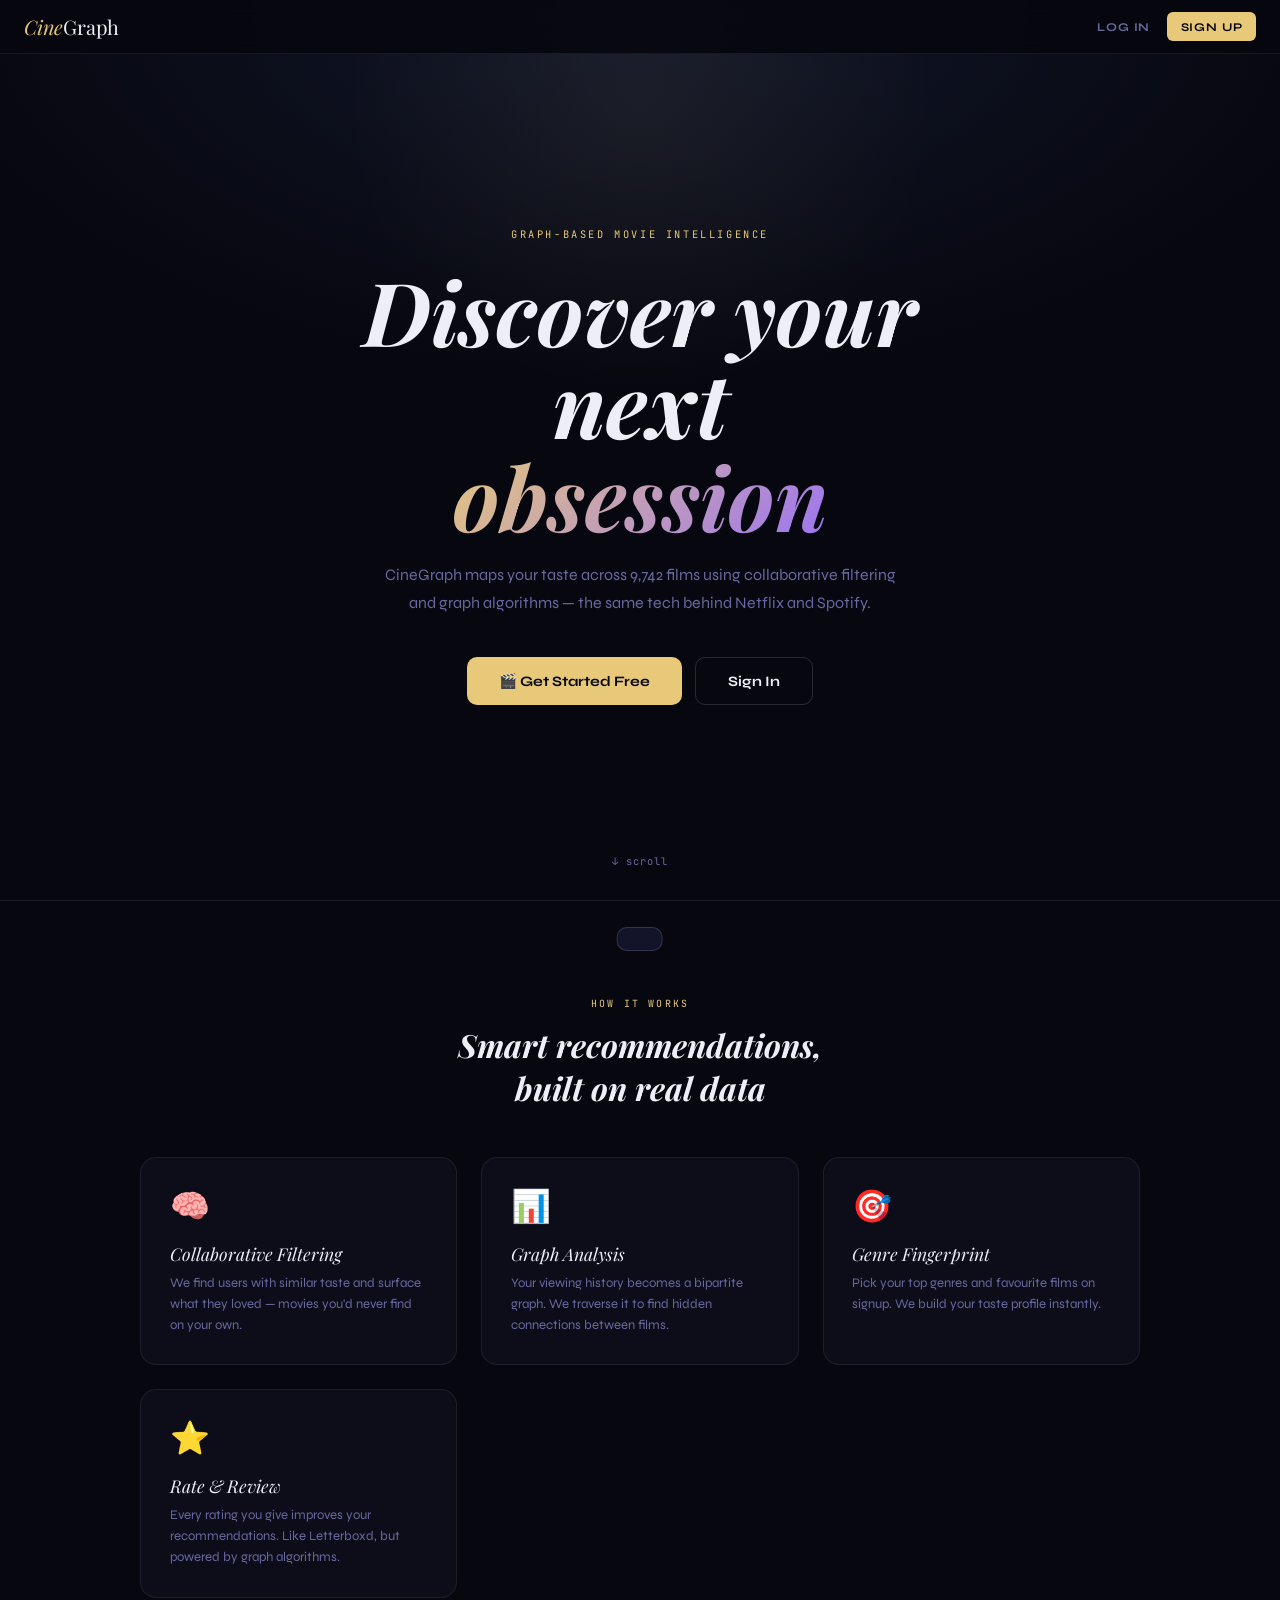
==== frontend/graph.html @ 65f84af9 "frontend lump update" ====
<!DOCTYPE html>
<html lang="en">
<head>
<meta charset="UTF-8">
<meta name="viewport" content="width=device-width,initial-scale=1.0">
<title>Graph — CineGraph</title>
<link href="https://fonts.googleapis.com/css2?family=Playfair+Display:ital,wght@0,400;0,700;1,400;1,600&family=Syne:wght@400;500;600;700;800&family=JetBrains+Mono:wght@300;400;500&display=swap" rel="stylesheet">
<link rel="stylesheet" href="shared.css">
<style>
.graph-controls{padding:1rem 2rem;border-bottom:1px solid var(--border);display:flex;align-items:center;gap:.8rem;flex-wrap:wrap;}
.graph-controls h2{font-family:var(--serif);font-size:1.4rem;font-style:italic;margin-right:auto;}
.gc-btn{background:var(--s2);border:1px solid var(--border);color:var(--muted);font-family:var(--mono);font-size:.65rem;padding:.35rem .85rem;border-radius:6px;cursor:pointer;transition:all .18s;letter-spacing:.04em;}
.gc-btn:hover{border-color:var(--gold);color:var(--text);}
.gc-btn.on{background:var(--gold);color:#07070f;border-color:var(--gold);}
.gl{display:flex;gap:1.2rem;align-items:center;}
.gl-i{display:flex;align-items:center;gap:.4rem;font-family:var(--mono);font-size:.62rem;color:var(--muted);}
.gl-d{width:10px;height:10px;border-radius:50%;flex-shrink:0;}
.canvas-wrap{width:100%;position:relative;}
#graph-canvas{width:100%;cursor:grab;display:block;}
#graph-canvas:active{cursor:grabbing;}
.graph-footer{padding:.6rem 2rem;font-family:var(--mono);font-size:.62rem;color:var(--muted);border-top:1px solid var(--border);display:flex;justify-content:space-between;align-items:center;}
.graph-info-panel{position:absolute;bottom:40px;left:2rem;background:var(--s1);border:1px solid var(--border2);border-radius:8px;padding:.7rem 1rem;font-size:.78rem;max-width:200px;display:none;}
.graph-info-panel.show{display:block;}
</style>
</head>
<body>
<nav id="nav-root"></nav>
<div id="toast"></div>

<div class="page-wrap" style="display:flex;flex-direction:column;min-height:100vh;">
  <div class="graph-controls">
    <h2>Bipartite Graph</h2>
    <div class="gl">
      <div class="gl-i"><div class="gl-d" style="background:#5b8dee"></div>Users</div>
      <div class="gl-i"><div class="gl-d" style="background:#e8c97a"></div>Movies</div>
      <div class="gl-i"><div class="gl-d" style="background:#4ecb7f"></div>Watched</div>
    </div>
    <button class="gc-btn on" id="gbtn-yours">Your Network</button>
    <button class="gc-btn" id="gbtn-full">Full Sample</button>
    <button class="gc-btn" id="gbtn-reset">Reset View</button>
  </div>
  <div class="canvas-wrap" id="canvas-wrap" style="flex:1;position:relative;">
    <canvas id="graph-canvas"></canvas>
    <div class="graph-info-panel" id="node-info">
      <div id="node-info-content"></div>
    </div>
  </div>
  <div class="graph-footer">
    <span>Click a movie node to open · Drag to pan · Scroll to zoom</span>
    <span id="graph-stat"></span>
  </div>
</div>

<script>const DB = {"movies":{"1":["Toy Story (1995)","Adventure|Animation|Children|Comedy|Fantasy",3.9,215,["pixar","fun"]],"2":["Jumanji (1995)","Adventure|Children|Fantasy",3.4,110,["fantasy","magic board game","robin williams","game"]],"3":["Grumpier Old Men (1995)","Comedy|Romance",3.3,52,["moldy","old"]],"4":["Waiting to Exhale (1995)","Comedy|Drama|Romance",2.4,7,[]],"5":["Father of the Bride Part II (1995)","Comedy",3.1,49,["pregnancy","remake"]],"6":["Heat (1995)","Action|Crime|Thriller",3.9,102,[]],"7":["Sabrina (1995)","Comedy|Romance",3.2,54,["remake"]],"8":["Tom and Huck (1995)","Adventure|Children",2.9,8,[]],"9":["Sudden Death (1995)","Action",3.1,16,[]],"10":["GoldenEye (1995)","Action|Adventure|Thriller",3.5,132,[]],"11":["American President, The (1995)","Comedy|Drama|Romance",3.7,70,["politics","president"]],"12":["Dracula: Dead and Loving It (1995)","Comedy|Horror",2.4,19,[]],"13":["Balto (1995)","Adventure|Animation|Children",3.1,8,[]],"14":["Nixon (1995)","Drama",3.8,18,["politics","president"]],"15":["Cutthroat Island (1995)","Action|Adventure|Romance",3.0,13,[]],"16":["Casino (1995)","Crime|Drama",3.9,82,["mafia"]],"17":["Sense and Sensibility (1995)","Drama|Romance",3.8,67,["jane austen"]],"18":["Four Rooms (1995)","Comedy",3.7,20,[]],"19":["Ace Ventura: When Nature Calls (1995)","Comedy",2.7,88,[]],"20":["Money Train (1995)","Action|Comedy|Crime|Drama|Thriller",2.5,15,[]],"21":["Get Shorty (1995)","Comedy|Crime|Thriller",3.5,89,["hollywood"]],"22":["Copycat (1995)","Crime|Drama|Horror|Mystery|Thriller",3.2,36,["serial killer"]],"23":["Assassins (1995)","Action|Crime|Thriller",3.1,16,[]],"24":["Powder (1995)","Drama|Sci-Fi",3.1,28,[]],"25":["Leaving Las Vegas (1995)","Drama|Romance",3.6,76,["alcoholism"]],"26":["Othello (1995)","Drama",3.5,13,["shakespeare"]],"27":["Now and Then (1995)","Children|Drama",3.3,9,[]],"28":["Persuasion (1995)","Drama|Romance",4.2,11,["in netflix queue","jane austen"]],"29":["City of Lost Children, The (Cit\u00e9 des enfants perdus, La) (1995)","Adventure|Drama|Fantasy|Mystery|Sci-Fi",4.0,38,["kidnapping"]],"30":["Shanghai Triad (Yao a yao yao dao waipo qiao) (1995)","Crime|Drama",3.0,3,[]],"31":["Dangerous Minds (1995)","Drama",3.2,38,["high school","teacher"]],"32":["Twelve Monkeys (a.k.a. 12 Monkeys) (1995)","Mystery|Sci-Fi|Thriller",4.0,177,["time travel","brad pitt","bruce willis","mindfuck","post apocalyptic"]],"34":["Babe (1995)","Children|Drama",3.7,128,["animal movie","pigs","villain nonexistent or not needed for good story"]],"36":["Dead Man Walking (1995)","Crime|Drama",3.8,67,["death penalty","nun"]],"38":["It Takes Two (1995)","Children|Comedy",2.1,4,["twins"]],"39":["Clueless (1995)","Comedy|Romance",3.3,104,["chick flick","funny","paul rudd","quotable","seen more than once"]],"40":["Cry, the Beloved Country (1995)","Drama",4.2,2,["in netflix queue","south africa"]],"41":["Richard III (1995)","Drama|War",3.7,15,["shakespeare"]],"42":["Dead Presidents (1995)","Action|Crime|Drama",3.0,7,[]],"43":["Restoration (1995)","Drama",3.2,8,["england"]],"44":["Mortal Kombat (1995)","Action|Adventure|Fantasy",2.5,46,[]],"45":["To Die For (1995)","Comedy|Drama|Thriller",3.3,32,["journalism"]],"46":["How to Make an American Quilt (1995)","Drama|Romance",3.1,15,["wedding"]],"47":["Seven (a.k.a. Se7en) (1995)","Mystery|Thriller",4.0,203,["mystery","twist ending","serial killer"]],"48":["Pocahontas (1995)","Animation|Children|Drama|Musical|Romance",3.1,68,[]],"49":["When Night Is Falling (1995)","Drama|Romance",3.0,1,[]],"50":["Usual Suspects, The (1995)","Crime|Mystery|Thriller",4.2,204,["mindfuck","suspense","thriller","tricky","twist ending"]],"52":["Mighty Aphrodite (1995)","Comedy|Drama|Romance",3.5,28,["adoption","prostitution"]],"53":["Lamerica (1994)","Adventure|Drama",5.0,2,[]],"54":["Big Green, The (1995)","Children|Comedy",2.3,3,[]],"55":["Georgia (1995)","Drama",4.0,1,[]],"57":["Home for the Holidays (1995)","Drama",3.1,8,[]],"58":["Postman, The (Postino, Il) (1994)","Comedy|Drama|Romance",4.0,37,["writing"]],"60":["Indian in the Cupboard, The (1995)","Adventure|Children|Fantasy",3.2,34,[]],"61":["Eye for an Eye (1996)","Drama|Thriller",3.8,6,[]],"62":["Mr. Holland's Opus (1995)","Drama",3.7,80,["music"]],"63":["Don't Be a Menace to South Central While Drinking Your Juice in the Hood (1996)","Comedy|Crime",2.7,7,[]],"64":["Two if by Sea (1996)","Comedy|Romance",2.2,5,[]],"65":["Bio-Dome (1996)","Comedy",2.5,31,[]],"66":["Lawnmower Man 2: Beyond Cyberspace (1996)","Action|Sci-Fi|Thriller",2.5,9,[]],"68":["French Twist (Gazon maudit) (1995)","Comedy|Romance",3.4,5,[]],"69":["Friday (1995)","Comedy",3.8,20,[]],"70":["From Dusk Till Dawn (1996)","Action|Comedy|Horror|Thriller",3.5,55,[]],"71":["Fair Game (1995)","Action",1.7,5,[]],"72":["Kicking and Screaming (1995)","Comedy|Drama",3.2,7,[]],"73":["Mis\u00e9rables, Les (1995)","Drama|War",3.5,13,[]],"74":["Bed of Roses (1996)","Drama|Romance",4.0,8,[]],"75":["Big Bully (1996)","Comedy|Drama",2.2,5,[]],"76":["Screamers (1995)","Action|Sci-Fi|Thriller",3.4,15,[]],"77":["Nico Icon (1995)","Documentary",4.0,1,[]],"78":["Crossing Guard, The (1995)","Action|Crime|Drama|Thriller",3.3,3,[]],"79":["Juror, The (1996)","Drama|Thriller",2.8,17,[]],"80":["White Balloon, The (Badkonake sefid) (1995)","Children|Drama",4.0,2,[]],"81":["Things to Do in Denver When You're Dead (1995)","Crime|Drama|Romance",3.1,14,[]],"82":["Antonia's Line (Antonia) (1995)","Comedy|Drama",3.9,8,[]],"83":["Once Upon a Time... When We Were Colored (1995)","Drama|Romance",3.0,1,[]],"85":["Angels and Insects (1995)","Drama|Romance",3.9,7,[]],"86":["White Squall (1996)","Action|Adventure|Drama",4.0,15,[]],"87":["Dunston Checks In (1996)","Children|Comedy",2.5,7,[]],"88":["Black Sheep (1996)","Comedy",3.2,16,[]],"89":["Nick of Time (1995)","Action|Thriller",3.2,10,[]],"92":["Mary Reilly (1996)","Drama|Horror|Thriller",2.6,8,["jekyll and hyde"]],"93":["Vampire in Brooklyn (1995)","Comedy|Horror|Romance",2.8,9,[]],"94":["Beautiful Girls (1996)","Comedy|Drama|Romance",4.0,10,[]],"95":["Broken Arrow (1996)","Action|Adventure|Thriller",3.0,84,[]],"96":["In the Bleak Midwinter (1995)","Comedy|Drama",3.5,1,["theater"]],"97":["Hate (Haine, La) (1995)","Crime|Drama",3.9,10,[]],"99":["Heidi Fleiss: Hollywood Madam (1995)","Documentary",5.0,2,[]],"100":["City Hall (1996)","Drama|Thriller",2.8,14,[]],"101":["Bottle Rocket (1996)","Adventure|Comedy|Crime|Romance",3.8,23,["crime","off-beat comedy","quirky"]],"102":["Mr. Wrong (1996)","Comedy",2.4,5,[]],"103":["Unforgettable (1996)","Mystery|Sci-Fi|Thriller",3.0,3,[]],"104":["Happy Gilmore (1996)","Comedy",3.4,99,["test tag","golf","adam sandler"]],"105":["Bridges of Madison County, The (1995)","Drama|Romance",3.3,23,[]],"106":["Nobody Loves Me (Keiner liebt mich) (1994)","Comedy|Drama",4.0,1,[]],"107":["Muppet Treasure Island (1996)","Adventure|Children|Comedy|Musical",3.3,26,["muppets"]],"108":["Catwalk (1996)","Documentary",4.0,1,[]],"110":["Braveheart (1995)","Action|Drama|War",4.0,237,["beautiful scenery","epic","historical","inspirational","medieval"]],"111":["Taxi Driver (1976)","Crime|Drama|Thriller",4.1,104,["assassination"]],"112":["Rumble in the Bronx (Hont faan kui) (1995)","Action|Adventure|Comedy|Crime",3.5,46,[]],"113":["Before and After (1996)","Drama|Mystery",3.3,3,[]],"116":["Anne Frank Remembered (1995)","Documentary",3.9,5,["holocaust"]],"117":["Young Poisoner's Handbook, The (1995)","Crime|Drama",3.0,1,[]],"118":["If Lucy Fell (1996)","Comedy|Romance",2.5,2,[]],"119":["Steal Big, Steal Little (1995)","Comedy",3.0,2,[]],"121":["Boys of St. Vincent, The (1992)","Drama",4.0,2,[]],"122":["Boomerang (1992)","Comedy|Romance",2.7,16,["dating"]],"123":["Chungking Express (Chung Hing sam lam) (1994)","Drama|Mystery|Romance",4.4,4,[]],"125":["Flirting With Disaster (1996)","Comedy",3.6,12,[]],"126":["NeverEnding Story III, The (1994)","Adventure|Children|Fantasy",2.0,7,[]],"128":["Jupiter's Wife (1994)","Documentary",3.0,1,[]],"129":["Pie in the Sky (1996)","Comedy|Romance",2.0,1,[]],"132":["Jade (1995)","Thriller",2.8,6,[]],"135":["Down Periscope (1996)","Comedy",3.0,31,[]],"137":["Man of the Year (1995)","Documentary",3.0,1,[]],"140":["Up Close and Personal (1996)","Drama|Romance",3.5,16,["journalism"]],"141":["Birdcage, The (1996)","Comedy",3.5,86,[]],"144":["Brothers McMullen, The (1995)","Comedy",3.3,12,[]],"145":["Bad Boys (1995)","Action|Comedy|Crime|Drama|Thriller",3.2,51,[]],"146":["Amazing Panda Adventure, The (1995)","Adventure|Children",3.3,3,[]],"147":["Basketball Diaries, The (1995)","Drama",3.5,15,["addiction","heroin","leonardo dicaprio","mark wahlberg"]],"148":["Awfully Big Adventure, An (1995)","Drama",5.0,1,[]],"149":["Amateur (1994)","Crime|Drama|Thriller",2.0,1,[]],"150":["Apollo 13 (1995)","Adventure|Drama|IMAX",3.8,201,["moon","nasa","space"]],"151":["Rob Roy (1995)","Action|Drama|Romance|War",3.5,44,[]],"152":["Addiction, The (1995)","Drama|Horror",1.5,2,[]],"153":["Batman Forever (1995)","Action|Adventure|Comedy|Crime",2.9,137,["superhero"]],"154":["Beauty of the Day (Belle de jour) (1967)","Drama",3.9,12,[]],"155":["Beyond Rangoon (1995)","Adventure|Drama|War",2.4,6,[]],"156":["Blue in the Face (1995)","Comedy|Drama",3.3,3,[]],"157":["Canadian Bacon (1995)","Comedy|War",2.9,11,[]],"158":["Casper (1995)","Adventure|Children",2.8,62,[]],"159":["Clockers (1995)","Crime|Drama|Mystery",2.9,14,[]],"160":["Congo (1995)","Action|Adventure|Mystery|Sci-Fi",2.9,57,["michael crichton"]],"161":["Crimson Tide (1995)","Drama|Thriller|War",3.6,103,["submarine"]],"162":["Crumb (1994)","Documentary",4.2,17,["in netflix queue"]],"163":["Desperado (1995)","Action|Romance|Western",3.6,66,[]],"164":["Devil in a Blue Dress (1995)","Crime|Film-Noir|Mystery|Thriller",3.3,14,[]],"165":["Die Hard: With a Vengeance (1995)","Action|Crime|Thriller",3.6,144,[]],"166":["Doom Generation, The (1995)","Comedy|Crime|Drama",2.8,3,[]],"168":["First Knight (1995)","Action|Drama|Romance",3.1,54,[]],"169":["Free Willy 2: The Adventure Home (1995)","Adventure|Children|Drama",2.4,10,[]],"170":["Hackers (1995)","Action|Adventure|Crime|Thriller",3.2,35,[]],"171":["Jeffrey (1995)","Comedy|Drama",3.8,6,[]],"172":["Johnny Mnemonic (1995)","Action|Sci-Fi|Thriller",2.7,53,[]],"173":["Judge Dredd (1995)","Action|Crime|Sci-Fi",2.7,62,[]],"174":["Jury Duty (1995)","Comedy",2.7,10,[]],"175":["Kids (1995)","Drama",4.0,20,["controversial","new york city","nudity (full frontal)"]],"176":["Living in Oblivion (1995)","Comedy",4.3,13,[]],"177":["Lord of Illusions (1995)","Horror",2.8,8,[]],"178":["Love & Human Remains (1993)","Comedy|Drama",1.0,1,[]],"179":["Mad Love (1995)","Drama|Romance",1.5,2,[]],"180":["Mallrats (1995)","Comedy|Romance",3.4,36,[]],"181":["Mighty Morphin Power Rangers: The Movie (1995)","Action|Children",2.3,17,[]],"183":["Mute Witness (1994)","Comedy|Horror|Thriller",3.5,2,[]],"184":["Nadja (1994)","Drama",3.5,2,[]],"185":["Net, The (1995)","Action|Crime|Thriller",3.0,112,["computers"]],"186":["Nine Months (1995)","Comedy|Romance",2.8,48,[]],"187":["Party Girl (1995)","Comedy",4.1,4,[]],"188":["Prophecy, The (1995)","Fantasy|Horror|Mystery",3.5,12,[]],"189":["Reckless (1995)","Comedy|Fantasy",3.0,1,[]],"190":["Safe (1995)","Thriller",2.8,5,[]],"191":["Scarlet Letter, The (1995)","Drama|Romance",2.4,6,[]],"193":["Showgirls (1995)","Drama",2.5,35,[]],"194":["Smoke (1995)","Comedy|Drama",3.7,18,[]],"195":["Something to Talk About (1995)","Comedy|Drama|Romance",3.1,10,[]],"196":["Species (1995)","Horror|Sci-Fi",2.7,45,[]],"198":["Strange Days (1995)","Action|Crime|Drama|Mystery|Sci-Fi|Thriller",3.2,28,[]],"199":["Umbrellas of Cherbourg, The (Parapluies de Cherbourg, Les) (1964)","Drama|Musical|Romance",4.1,4,["made me cry"]],"201":["Three Wishes (1995)","Drama|Fantasy",3.0,1,[]],"202":["Total Eclipse (1995)","Drama|Romance",3.0,1,[]],"203":["To Wong Foo, Thanks for Everything! Julie Newmar (1995)","Comedy",3.4,22,[]],"204":["Under Siege 2: Dark Territory (1995)","Action",2.7,30,[]],"205":["Unstrung Heroes (1995)","Comedy|Drama",3.2,9,[]],"206":["Unzipped (1995)","Documentary",3.0,2,[]],"207":["Walk in the Clouds, A (1995)","Drama|Romance",3.4,21,[]],"208":["Waterworld (1995)","Action|Adventure|Sci-Fi",2.9,115,[]],"209":["White Man's Burden (1995)","Drama",3.2,3,[]],"210":["Wild Bill (1995)","Western",3.0,4,[]],"211":["Browning Version, The (1994)","Drama",3.5,2,[]],"212":["Bushwhacked (1995)","Adventure|Comedy|Crime|Mystery",3.0,3,[]],"213":["Burnt by the Sun (Utomlyonnye solntsem) (1994)","Drama",3.8,6,[]],"214":["Before the Rain (Pred dozhdot) (1994)","Drama|War",4.0,2,[]],"215":["Before Sunrise (1995)","Drama|Romance",4.0,24,["generation x"]],"216":["Billy Madison (1995)","Comedy",3.3,49,["school","adam sandler","stop looking at me swan"]],"217":["Babysitter, The (1995)","Drama|Thriller",2.3,6,[]],"218":["Boys on the Side (1995)","Comedy|Drama",3.4,14,[]],"219":["Cure, The (1995)","Drama",3.0,1,[]],"220":["Castle Freak (1995)","Horror",3.0,1,[]],"222":["Circle of Friends (1995)","Drama|Romance",3.8,16,["ireland"]],"223":["Clerks (1994)","Comedy",3.9,104,["cynical","hilarious","independent film","quirky","witty"]],"224":["Don Juan DeMarco (1995)","Comedy|Drama|Romance",3.6,40,["mental illness","psychology"]],"225":["Disclosure (1994)","Drama|Thriller",3.5,52,[]],"227":["Drop Zone (1994)","Action|Thriller",2.9,22,[]],"228":["Destiny Turns on the Radio (1995)","Comedy",2.3,3,[]],"229":["Death and the Maiden (1994)","Drama|Thriller",3.4,7,[]],"230":["Dolores Claiborne (1995)","Drama|Thriller",3.4,24,["stephen king"]],"231":["Dumb & Dumber (Dumb and Dumber) (1994)","Adventure|Comedy",3.1,133,[]],"232":["Eat Drink Man Woman (Yin shi nan nu) (1994)","Comedy|Drama|Romance",3.9,14,["in netflix queue"]],"233":["Exotica (1994)","Drama",3.5,12,[]],"234":["Exit to Eden (1994)","Comedy",2.6,17,[]],"235":["Ed Wood (1994)","Comedy|Drama",3.7,70,["movie business"]],"236":["French Kiss (1995)","Action|Comedy|Romance",3.5,45,[]],"237":["Forget Paris (1995)","Comedy|Romance",3.3,22,["basketball","france","infertility"]],"238":["Far From Home: The Adventures of Yellow Dog (1995)","Adventure|Children",4.0,2,[]],"239":["Goofy Movie, A (1995)","Animation|Children|Comedy|Romance",3.0,17,[]],"240":["Hideaway (1995)","Thriller",2.4,4,[]],"241":["Fluke (1995)","Children|Drama",4.0,1,[]],"242":["Farinelli: il castrato (1994)","Drama|Musical",3.6,5,[]],"243":["Gordy (1995)","Children|Comedy|Fantasy",3.0,1,[]],"246":["Hoop Dreams (1994)","Documentary",4.3,29,["basketball"]],"247":["Heavenly Creatures (1994)","Crime|Drama",3.9,21,["australia"]],"248":["Houseguest (1994)","Comedy",3.2,17,["bad","sinbad"]],"249":["Immortal Beloved (1994)","Drama|Romance",3.7,18,["beethoven"]],"250":["Heavyweights (Heavy Weights) (1995)","Children|Comedy",2.5,6,[]],"251":["Hunted, The (1995)","Action",3.0,3,[]],"252":["I.Q. (1994)","Comedy|Romance",3.5,43,["einstein"]],"253":["Interview with the Vampire: The Vampire Chronicles (1994)","Drama|Horror",3.5,109,[]],"254":["Jefferson in Paris (1995)","Drama",3.0,1,[]],"255":["Jerky Boys, The (1995)","Comedy",2.1,7,[]],"256":["Junior (1994)","Comedy|Sci-Fi",2.8,35,[]],"257":["Just Cause (1995)","Mystery|Thriller",3.5,14,["court"]],"258":["Kid in King Arthur's Court, A (1995)","Adventure|Children|Comedy|Fantasy|Romance",2.6,10,[]],"259":["Kiss of Death (1995)","Crime|Drama|Thriller",3.2,5,[]],"260":["Star Wars: Episode IV - A New Hope (1977)","Action|Adventure|Sci-Fi",4.2,251,["classic","space action","action","sci-fi","epic"]],"261":["Little Women (1994)","Drama",3.9,42,["louisa may alcott"]],"262":["Little Princess, A (1995)","Children|Drama",3.9,21,["england","girl power","india"]],"263":["Ladybird Ladybird (1994)","Drama",4.0,1,[]],"265":["Like Water for Chocolate (Como agua para chocolate) (1992)","Drama|Fantasy|Romance",3.9,33,[]],"266":["Legends of the Fall (1994)","Drama|Romance|War|Western",3.4,68,[]],"267":["Major Payne (1995)","Comedy",2.9,17,[]],"269":["My Crazy Life (Mi vida loca) (1993)","Drama",3.0,2,[]],"270":["Love Affair (1994)","Drama|Romance",3.4,5,[]],"271":["Losing Isaiah (1995)","Drama",3.5,4,[]],"272":["Madness of King George, The (1994)","Comedy|Drama",3.8,31,["england","mental illness"]],"273":["Mary Shelley's Frankenstein (Frankenstein) (1994)","Drama|Horror|Sci-Fi",2.9,28,["gothic"]],"274":["Man of the House (1995)","Comedy",2.9,7,[]],"275":["Mixed Nuts (1994)","Comedy",2.0,6,[]],"276":["Milk Money (1994)","Comedy|Romance",3.2,22,[]],"277":["Miracle on 34th Street (1994)","Drama",3.2,38,["christmas"]],"278":["Miami Rhapsody (1995)","Comedy",1.5,2,[]],"279":["My Family (1995)","Drama",3.0,2,["in netflix queue"]],"280":["Murder in the First (1995)","Drama|Thriller",4.1,13,["prison"]],"281":["Nobody's Fool (1994)","Comedy|Drama|Romance",3.8,14,[]],"282":["Nell (1994)","Drama",3.3,40,["disability","twins"]],"283":["New Jersey Drive (1995)","Crime|Drama",3.7,3,[]],"284":["New York Cop (Ny\u00fb Y\u00f4ku no koppu) (1993)","Action|Crime",4.5,1,[]],"285":["Beyond Bedlam (1993)","Drama|Horror",4.0,1,[]],"287":["Nina Takes a Lover (1994)","Comedy|Romance",3.0,1,[]],"288":["Natural Born Killers (1994)","Action|Crime|Thriller",3.2,92,["brutality","controversial","dark comedy","psychedelic","satire"]],"289":["Only You (1994)","Comedy|Romance",3.6,8,[]],"290":["Once Were Warriors (1994)","Crime|Drama",4.0,14,["in netflix queue"]],"291":["Poison Ivy II (1996)","Drama|Thriller",2.3,3,[]],"292":["Outbreak (1995)","Action|Drama|Sci-Fi|Thriller",3.4,101,[]],"293":["L\u00e9on: The Professional (a.k.a. The Professional) (L\u00e9on) (1994)","Action|Crime|Drama|Thriller",4.0,133,["assassin","jean reno","hit men","action","assassination"]],"294":["Perez Family, The (1995)","Comedy|Romance",3.0,2,[]],"295":["Pyromaniac's Love Story, A (1995)","Comedy|Romance",3.0,1,[]],"296":["Pulp Fiction (1994)","Comedy|Crime|Drama|Thriller",4.2,307,["good dialogue","great soundtrack","non-linear","cult film","drugs"]],"298":["Pushing Hands (Tui shou) (1992)","Drama",2.0,1,[]],"299":["Priest (1994)","Drama",4.0,4,[]],"300":["Quiz Show (1994)","Drama",3.5,81,["tv"]],"301":["Picture Bride (Bijo photo) (1994)","Drama|Romance",4.0,1,[]],"302":["Queen Margot (Reine Margot, La) (1994)","Drama|Romance",3.2,5,[]],"303":["Quick and the Dead, The (1995)","Action|Thriller|Western",3.0,32,[]],"304":["Roommates (1995)","Comedy|Drama",3.7,3,[]],"305":["Ready to Wear (Pret-A-Porter) (1994)","Comedy",2.8,9,[]],"306":["Three Colors: Red (Trois couleurs: Rouge) (1994)","Drama",4.2,16,[]],"307":["Three Colors: Blue (Trois couleurs: Bleu) (1993)","Drama",3.9,24,["death"]],"308":["Three Colors: White (Trzy kolory: Bialy) (1994)","Comedy|Drama",4.0,20,["marriage","cynical"]],"310":["Rent-a-Kid (1995)","Comedy",3.0,1,[]],"311":["Relative Fear (1994)","Horror|Thriller",3.0,1,[]],"312":["Stuart Saves His Family (1995)","Comedy",1.4,9,[]],"313":["Swan Princess, The (1994)","Animation|Children",3.3,3,[]],"314":["Secret of Roan Inish, The (1994)","Children|Drama|Fantasy|Mystery",3.8,16,[]],"315":["Specialist, The (1994)","Action|Drama|Thriller",3.1,38,[]],"316":["Stargate (1994)","Action|Adventure|Sci-Fi",3.4,140,["time travel"]],"317":["Santa Clause, The (1994)","Comedy|Drama|Fantasy",3.2,81,["christmas"]],"318":["Shawshank Redemption, The (1994)","Crime|Drama",4.4,317,["prison","stephen king","wrongful imprisonment","morgan freeman"]],"319":["Shallow Grave (1994)","Comedy|Drama|Thriller",3.6,20,[]],"320":["Suture (1993)","Film-Noir|Thriller",3.0,1,[]],"321":["Strawberry and Chocolate (Fresa y chocolate) (1993)","Drama",4.0,2,[]],"322":["Swimming with Sharks (1995)","Comedy|Drama",3.5,10,[]],"324":["Sum of Us, The (1994)","Comedy|Drama",4.0,1,[]],"325":["National Lampoon's Senior Trip (1995)","Comedy",2.5,7,[]],"326":["To Live (Huozhe) (1994)","Drama",4.0,3,["in netflix queue"]],"327":["Tank Girl (1995)","Action|Comedy|Sci-Fi",2.8,34,[]],"328":["Tales from the Crypt Presents: Demon Knight (1995)","Horror|Thriller",3.1,10,[]],"329":["Star Trek: Generations (1994)","Adventure|Drama|Sci-Fi",3.4,108,["enterprise"]],"330":["Tales from the Hood (1995)","Action|Crime|Horror",3.0,6,[]],"331":["Tom & Viv (1994)","Drama",3.0,2,[]],"332":["Village of the Damned (1995)","Horror|Sci-Fi",2.8,12,[]],"333":["Tommy Boy (1995)","Comedy",3.8,50,[]],"334":["Vanya on 42nd Street (1994)","Drama",4.2,5,[]],"335":["Underneath (1995)","Mystery|Thriller",3.5,2,[]],"336":["Walking Dead, The (1995)","Drama|War",3.0,1,[]],"337":["What's Eating Gilbert Grape (1993)","Drama",3.8,77,["mental illness"]],"338":["Virtuosity (1995)","Action|Sci-Fi|Thriller",2.8,19,["serial killer"]],"339":["While You Were Sleeping (1995)","Comedy|Romance",3.5,98,["coma"]],"340":["War, The (1994)","Adventure|Drama|War",3.4,5,[]],"341":["Double Happiness (1994)","Drama",4.0,2,[]],"342":["Muriel's Wedding (1994)","Comedy",3.3,33,["australia","weddings"]],"343":["Baby-Sitters Club, The (1995)","Children",2.9,5,[]],"344":["Ace Ventura: Pet Detective (1994)","Comedy",3.0,161,[]],"345":["Adventures of Priscilla, Queen of the Desert, The (1994)","Comedy|Drama",3.6,36,["cross dressing","men in drag","remade"]],"346":["Backbeat (1993)","Drama|Musical",3.5,6,[]],"347":["Bitter Moon (1992)","Drama|Film-Noir|Romance",3.5,6,[]],"348":["Bullets Over Broadway (1994)","Comedy",3.6,30,[]],"349":["Clear and Present Danger (1994)","Action|Crime|Drama|Thriller",3.6,110,["tom clancy"]],"350":["Client, The (1994)","Drama|Mystery|Thriller",3.4,57,["john grisham"]],"351":["Corrina, Corrina (1994)","Comedy|Drama|Romance",3.2,17,["interracial romance"]],"352":["Crooklyn (1994)","Comedy|Drama",2.5,2,[]],"353":["Crow, The (1994)","Action|Crime|Fantasy|Thriller",3.6,64,[]],"354":["Cobb (1994)","Drama",3.3,6,[]],"355":["Flintstones, The (1994)","Children|Comedy|Fantasy",2.4,42,[]],"356":["Forrest Gump (1994)","Comedy|Drama|Romance|War",4.2,329,["shrimp","vietnam","bubba gump shrimp","lieutenant dan","stupid is as stupid does"]],"357":["Four Weddings and a Funeral (1994)","Comedy|Romance",3.5,103,["wedding"]],"358":["Higher Learning (1995)","Drama",2.7,9,[]],"359":["I Like It Like That (1994)","Comedy|Drama|Romance",3.0,1,[]],"360":["I Love Trouble (1994)","Action|Comedy",2.7,8,[]],"361":["It Could Happen to You (1994)","Comedy|Drama|Romance",3.1,17,["gambling"]],"362":["Jungle Book, The (1994)","Adventure|Children|Romance",3.5,34,[]],"363":["Wonderful, Horrible Life of Leni Riefenstahl, The (Macht der Bilder: Leni Riefenstahl, Die) (1993)","Documentary",4.0,2,["holocaust","in netflix queue"]],"364":["Lion King, The (1994)","Adventure|Animation|Children|Drama|Musical|IMAX",3.9,172,["disney","disney animated feature","oscar (best music - original score)","soundtrack"]],"365":["Little Buddha (1993)","Drama",3.2,4,[]],"366":["Wes Craven's New Nightmare (Nightmare on Elm Street Part 7: Freddy's Finale, A) (1994)","Drama|Horror|Mystery|Thriller",2.9,12,[]],"367":["Mask, The (1994)","Action|Comedy|Crime|Fantasy",3.2,157,[]],"368":["Maverick (1994)","Adventure|Comedy|Western",3.5,74,[]],"369":["Mrs. Parker and the Vicious Circle (1994)","Drama",4.0,2,[]],"370":["Naked Gun 33 1/3: The Final Insult (1994)","Action|Comedy",3.1,58,[]],"371":["Paper, The (1994)","Comedy|Drama",3.3,21,["journalism"]],"372":["Reality Bites (1994)","Comedy|Drama|Romance",2.8,21,[]],"373":["Red Rock West (1992)","Thriller",3.6,11,[]],"374":["Richie Rich (1994)","Children|Comedy",2.2,25,[]],"376":["River Wild, The (1994)","Action|Thriller",3.2,40,[]],"377":["Speed (1994)","Action|Romance|Thriller",3.5,171,["bus"]],"378":["Speechless (1994)","Comedy|Romance",2.8,7,[]],"379":["Timecop (1994)","Action|Sci-Fi|Thriller",2.5,21,[]],"380":["True Lies (1994)","Action|Adventure|Comedy|Romance|Thriller",3.5,178,["spies"]],"381":["When a Man Loves a Woman (1994)","Drama|Romance",3.8,11,["alcoholism"]],"382":["Wolf (1994)","Drama|Horror|Romance|Thriller",3.2,16,[]],"383":["Wyatt Earp (1994)","Western",3.1,21,[]],"384":["Bad Company (1995)","Action|Crime|Drama",3.2,2,[]],"385":["Man of No Importance, A (1994)","Drama",4.0,1,[]],"386":["S.F.W. (1994)","Drama",3.0,1,[]],"387":["Low Down Dirty Shame, A (1994)","Action|Comedy",2.4,4,[]],"388":["Boys Life (1995)","Drama",3.0,2,[]],"389":["Colonel Chabert, Le (1994)","Drama|Romance|War",4.5,2,[]],"390":["Faster Pussycat! Kill! Kill! (1965)","Action|Crime|Drama",3.7,5,[]],"391":["Jason's Lyric (1994)","Crime|Drama",4.5,1,[]],"393":["Street Fighter (1994)","Action|Adventure|Fantasy",2.5,10,[]],"405":["Highlander III: The Sorcerer (a.k.a. Highlander: The Final Dimension) (1994)","Action|Fantasy",2.4,12,[]],"406":["Federal Hill (1994)","Drama",3.0,1,[]],"407":["In the Mouth of Madness (1995)","Horror|Thriller",3.4,8,[]],"408":["8 Seconds (1994)","Drama",3.0,2,[]],"409":["Above the Rim (1994)","Crime|Drama",2.0,1,[]],"410":["Addams Family Values (1993)","Children|Comedy|Fantasy",3.1,84,["black comedy","christina ricci","christopher lloyd","dark comedy","family"]],"412":["Age of Innocence, The (1993)","Drama",3.5,15,["edith wharton"]],"413":["Airheads (1994)","Comedy",2.8,26,["comedy"]],"414":["Air Up There, The (1994)","Comedy",2.3,6,[]],"415":["Another Stakeout (1993)","Comedy|Thriller",2.5,16,[]],"416":["Bad Girls (1994)","Western",2.5,8,[]],"417":["Barcelona (1994)","Comedy|Romance",3.7,13,[]],"418":["Being Human (1993)","Drama",3.0,2,[]],"419":["Beverly Hillbillies, The (1993)","Comedy",2.7,20,[]],"420":["Beverly Hills Cop III (1994)","Action|Comedy|Crime|Thriller",2.7,59,[]],"421":["Black Beauty (1994)","Adventure|Children|Drama",3.2,12,["horses"]],"422":["Blink (1994)","Thriller",3.2,5,[]],"423":["Blown Away (1994)","Action|Thriller",2.9,10,[]],"424":["Blue Chips (1994)","Drama",1.8,3,[]],"425":["Blue Sky (1994)","Drama|Romance",3.8,2,["mental illness","oscar (best actress)"]],"426":["Body Snatchers (1993)","Horror|Sci-Fi|Thriller",3.1,7,[]],"427":["Boxing Helena (1993)","Drama|Mystery|Romance|Thriller",2.5,12,[]],"428":["Bronx Tale, A (1993)","Drama",3.7,18,[]],"429":["Cabin Boy (1994)","Comedy",2.0,6,[]],"430":["Calendar Girl (1993)","Comedy|Drama",3.8,2,[]],"431":["Carlito's Way (1993)","Crime|Drama",3.7,42,["al pacino","gangster","mafia"]],"432":["City Slickers II: The Legend of Curly's Gold (1994)","Adventure|Comedy|Western",2.6,55,[]],"433":["Clean Slate (1994)","Comedy",2.8,8,[]],"434":["Cliffhanger (1993)","Action|Adventure|Thriller",3.0,101,[]],"435":["Coneheads (1993)","Comedy|Sci-Fi",2.4,63,[]],"436":["Color of Night (1994)","Drama|Thriller",2.6,7,[]],"437":["Cops and Robbersons (1994)","Comedy",2.2,9,[]],"438":["Cowboy Way, The (1994)","Action|Comedy|Drama",2.7,7,[]],"440":["Dave (1993)","Comedy|Romance",3.5,76,["president"]],"441":["Dazed and Confused (1993)","Comedy",3.9,42,[]],"442":["Demolition Man (1993)","Action|Adventure|Sci-Fi",3.1,81,[]],"444":["Even Cowgirls Get the Blues (1993)","Comedy|Romance",2.3,6,[]],"445":["Fatal Instinct (1993)","Comedy",3.0,12,[]],"446":["Farewell My Concubine (Ba wang bie ji) (1993)","Drama|Romance",3.8,9,[]],"448":["Fearless (1993)","Drama",3.6,8,[]],"449":["Fear of a Black Hat (1994)","Comedy",1.0,1,[]],"450":["With Honors (1994)","Comedy|Drama",3.0,7,[]],"451":["Flesh and Bone (1993)","Drama|Mystery|Romance",4.0,1,[]],"452":["Widows' Peak (1994)","Drama",3.0,3,[]],"453":["For Love or Money (1993)","Comedy|Romance",2.8,5,[]],"454":["Firm, The (1993)","Drama|Thriller",3.5,101,["john grisham"]],"455":["Free Willy (1993)","Adventure|Children|Drama",2.4,37,[]],"456":["Fresh (1994)","Crime|Drama|Thriller",3.8,4,[]],"457":["Fugitive, The (1993)","Thriller",4.0,190,["based on a tv show"]],"458":["Geronimo: An American Legend (1993)","Drama|Western",2.8,5,[]],"459":["Getaway, The (1994)","Action|Adventure|Crime|Drama|Romance|Thriller",2.2,6,[]],"460":["Getting Even with Dad (1994)","Comedy",2.7,3,[]],"461":["Go Fish (1994)","Drama|Romance",2.8,4,[]],"464":["Hard Target (1993)","Action|Adventure|Crime|Thriller",2.9,10,[]],"466":["Hot Shots! Part Deux (1993)","Action|Comedy|War",2.9,60,[]],"467":["Live Nude Girls (1995)","Comedy",5.0,1,[]],"468":["Englishman Who Went Up a Hill But Came Down a Mountain, The (1995)","Comedy|Romance",3.2,22,[]],"469":["House of the Spirits, The (1993)","Drama|Romance",3.4,5,[]],"470":["House Party 3 (1994)","Comedy",1.0,1,[]],"471":["Hudsucker Proxy, The (1994)","Comedy",3.5,40,["hula hoop"]],"472":["I'll Do Anything (1994)","Comedy|Drama",2.6,6,[]],"473":["In the Army Now (1994)","Comedy|War",1.9,7,[]],"474":["In the Line of Fire (1993)","Action|Thriller",3.7,70,["assassination"]],"475":["In the Name of the Father (1993)","Drama",4.3,25,["ireland"]],"476":["Inkwell, The (1994)","Comedy|Drama",1.0,1,[]],"477":["What's Love Got to Do with It? (1993)","Drama|Musical",3.4,17,["biopic"]],"478":["Jimmy Hollywood (1994)","Comedy|Crime|Drama",2.5,1,[]],"479":["Judgment Night (1993)","Action|Crime|Thriller",2.2,4,[]],"480":["Jurassic Park (1993)","Action|Adventure|Sci-Fi|Thriller",3.8,238,["dinosaur"]],"481":["Kalifornia (1993)","Drama|Thriller",3.2,19,[]],"482":["Killing Zoe (1994)","Crime|Drama|Thriller",3.6,8,[]],"484":["Lassie (1994)","Adventure|Children",3.0,2,[]],"485":["Last Action Hero (1993)","Action|Adventure|Comedy|Fantasy",2.9,53,[]],"486":["Life with Mikey (1993)","Comedy",3.0,3,[]],"487":["Lightning Jack (1994)","Comedy|Western",2.5,4,[]],"488":["M. Butterfly (1993)","Drama|Romance",3.0,1,["japan","sexuality"]],"489":["Made in America (1993)","Comedy",2.9,11,[]],"490":["Malice (1993)","Thriller",3.0,12,[]],"491":["Man Without a Face, The (1993)","Drama",3.3,17,[]],"492":["Manhattan Murder Mystery (1993)","Comedy|Mystery",3.8,14,[]],"493":["Menace II Society (1993)","Action|Crime|Drama",3.7,12,[]],"494":["Executive Decision (1996)","Action|Adventure|Thriller",3.4,41,[]],"495":["In the Realm of the Senses (Ai no corrida) (1976)","Drama",5.0,1,[]],"496":["What Happened Was... (1994)","Comedy|Drama|Romance|Thriller",5.0,1,[]],"497":["Much Ado About Nothing (1993)","Comedy|Romance",3.8,43,["shakespeare"]],"499":["Mr. Wonderful (1993)","Comedy|Romance",2.5,2,[]],"500":["Mrs. Doubtfire (1993)","Comedy|Drama",3.4,144,["cross dressing","divorce","men in drag"]],"501":["Naked (1993)","Drama",3.7,6,[]],"502":["Next Karate Kid, The (1994)","Action|Children|Romance",2.4,15,[]],"504":["No Escape (1994)","Action|Drama|Sci-Fi",3.0,2,[]],"505":["North (1994)","Comedy",2.2,7,[]],"506":["Orlando (1992)","Drama|Fantasy|Romance",4.5,2,[]],"507":["Perfect World, A (1993)","Crime|Drama|Thriller",3.4,13,[]],"508":["Philadelphia (1993)","Drama",3.6,66,["aids"]],"509":["Piano, The (1993)","Drama|Romance",3.5,61,[]],"510":["Poetic Justice (1993)","Drama",3.0,1,[]],"511":["Program, The (1993)","Action|Drama",3.0,2,[]],"512":["Puppet Masters, The (1994)","Horror|Sci-Fi",3.0,4,[]],"513":["Radioland Murders (1994)","Comedy|Mystery|Romance",3.4,4,["radio","show business"]],"514":["Ref, The (1994)","Comedy",3.4,18,[]],"515":["Remains of the Day, The (1993)","Drama|Romance",3.6,24,["butler","housekeeper"]],"516":["Renaissance Man (1994)","Comedy|Drama",3.1,18,["military"]],"517":["Rising Sun (1993)","Action|Drama|Mystery",3.3,9,[]],"518":["Road to Wellville, The (1994)","Comedy",2.4,4,[]],"519":["RoboCop 3 (1993)","Action|Crime|Drama|Sci-Fi|Thriller",2.4,21,[]],"520":["Robin Hood: Men in Tights (1993)","Comedy",3.1,69,[]],"521":["Romeo Is Bleeding (1993)","Crime|Thriller",3.2,3,[]],"522":["Romper Stomper (1992)","Action|Drama",3.3,7,["australia","racism","violence"]],"523":["Ruby in Paradise (1993)","Drama",3.5,4,[]],"524":["Rudy (1993)","Drama",3.5,34,["football"]],"526":["Savage Nights (Nuits fauves, Les) (1992)","Drama",4.0,1,[]],"527":["Schindler's List (1993)","Drama|War",4.2,220,["moving","thought-provoking","holocaust","based on a true story","biography"]],"528":["Scout, The (1994)","Comedy|Drama",2.3,3,[]],"529":["Searching for Bobby Fischer (1993)","Drama",3.9,40,["chess"]],"531":["Secret Garden, The (1993)","Children|Drama",3.2,24,["in netflix queue"]],"532":["Serial Mom (1994)","Comedy|Crime|Horror",3.0,16,[]],"533":["Shadow, The (1994)","Action|Adventure|Fantasy|Mystery",2.9,18,[]],"534":["Shadowlands (1993)","Drama|Romance",3.6,14,["c.s. lewis"]],"535":["Short Cuts (1993)","Drama",3.3,15,["large cast"]],"536":["Simple Twist of Fate, A (1994)","Drama",3.3,3,[]],"537":["Sirens (1994)","Drama",3.2,12,[]],"538":["Six Degrees of Separation (1993)","Drama",3.6,12,["race"]],"539":["Sleepless in Seattle (1993)","Comedy|Drama|Romance",3.5,106,["empire state building"]],"540":["Sliver (1993)","Thriller",2.7,18,["bad"]],"541":["Blade Runner (1982)","Action|Sci-Fi|Thriller",4.1,124,["sci-fi","robots","androids","artificial intelligence","atmospheric"]],"542":["Son in Law (1993)","Comedy|Drama|Romance",2.8,14,[]],"543":["So I Married an Axe Murderer (1993)","Comedy|Romance|Thriller",3.3,41,["beat poetry"]],"544":["Striking Distance (1993)","Action|Crime",2.4,8,[]],"546":["Super Mario Bros. (1993)","Action|Adventure|Children|Comedy|Fantasy|Sci-Fi",2.0,21,[]],"547":["Surviving the Game (1994)","Action|Adventure|Thriller",3.2,2,[]],"548":["Terminal Velocity (1994)","Action|Mystery|Thriller",2.8,6,[]],"549":["Thirty-Two Short Films About Glenn Gould (1993)","Drama|Musical",4.5,2,[]],"550":["Threesome (1994)","Comedy|Romance",3.4,5,[]],"551":["Nightmare Before Christmas, The (1993)","Animation|Children|Fantasy|Musical",3.6,93,["christmas","halloween"]],"552":["Three Musketeers, The (1993)","Action|Adventure|Comedy|Romance",3.3,61,["knights"]],"553":["Tombstone (1993)","Action|Drama|Western",3.8,65,[]],"555":["True Romance (1993)","Crime|Thriller",3.8,65,[]],"556":["War Room, The (1993)","Documentary",3.3,6,["politics"]],"558":["Pagemaster, The (1994)","Action|Adventure|Animation|Children|Fantasy",2.9,8,[]],"562":["Welcome to the Dollhouse (1995)","Comedy|Drama",3.5,23,["adolescence"]],"563":["Germinal (1993)","Drama|Romance",4.0,1,[]],"564":["Chasers (1994)","Comedy",1.5,2,[]],"567":["Kika (1993)","Comedy|Drama",2.0,3,[]],"568":["Bhaji on the Beach (1993)","Comedy|Drama",3.5,2,[]],"569":["Little Big League (1994)","Comedy|Drama",2.7,6,[]],"573":["Ciao, Professore! (Io speriamo che me la cavo) (1992)","Drama",3.5,1,[]],"574":["Spanking the Monkey (1994)","Comedy|Drama",3.2,4,[]],"575":["Little Rascals, The (1994)","Children|Comedy",2.7,16,[]],"577":["Andre (1994)","Adventure|Children|Drama",2.1,4,[]],"579":["Escort, The (Scorta, La) (1993)","Crime|Thriller",3.0,1,[]],"580":["Princess Caraboo (1994)","Drama",2.8,5,[]],"581":["Celluloid Closet, The (1995)","Documentary",4.0,4,[]],"583":["Dear Diary (Caro Diario) (1994)","Comedy|Drama",4.0,1,[]],"585":["Brady Bunch Movie, The (1995)","Comedy",2.7,36,[]],"586":["Home Alone (1990)","Children|Comedy",3.0,116,["christmas"]],"587":["Ghost (1990)","Comedy|Drama|Fantasy|Romance|Thriller",3.4,115,["overrated"]],"588":["Aladdin (1992)","Adventure|Animation|Children|Comedy|Musical",3.8,183,["disney"]],"589":["Terminator 2: Judgment Day (1991)","Action|Sci-Fi",4.0,224,["apocalypse","arnold schwarzenegger","nuclear war","sci-fi","suspense"]],"590":["Dances with Wolves (1990)","Adventure|Drama|Western",3.8,164,["american indians","native americans"]],"592":["Batman (1989)","Action|Crime|Thriller",3.4,189,["superhero"]],"593":["Silence of the Lambs, The (1991)","Crime|Horror|Thriller",4.2,279,["hannibal lector","disturbing","drama","gothic","psychology"]],"594":["Snow White and the Seven Dwarfs (1937)","Animation|Children|Drama|Fantasy|Musical",3.6,77,["disney"]],"595":["Beauty and the Beast (1991)","Animation|Children|Fantasy|Musical|Romance|IMAX",3.8,146,["disney"]],"596":["Pinocchio (1940)","Animation|Children|Fantasy|Musical",3.5,60,["disney"]],"597":["Pretty Woman (1990)","Comedy|Romance",3.5,135,["prostitution"]],"599":["Wild Bunch, The (1969)","Adventure|Western",3.8,11,[]],"600":["Love and a .45 (1994)","Action|Comedy|Crime",4.0,1,[]],"602":["Great Day in Harlem, A (1994)","Documentary",4.0,1,[]],"605":["One Fine Day (1996)","Drama|Romance",3.0,10,[]],"606":["Candyman: Farewell to the Flesh (1995)","Fantasy|Horror",3.0,4,[]],"608":["Fargo (1996)","Comedy|Crime|Drama|Thriller",4.1,181,["based on a true story","dark comedy","kidnapping","steve buscemi","coen brothers"]],"609":["Homeward Bound II: Lost in San Francisco (1996)","Adventure|Children",3.6,14,[]],"610":["Heavy Metal (1981)","Action|Adventure|Animation|Horror|Sci-Fi",3.5,33,[]],"611":["Hellraiser: Bloodline (1996)","Action|Horror|Sci-Fi",2.4,6,[]],"612":["Pallbearer, The (1996)","Comedy",2.5,6,[]],"613":["Jane Eyre (1996)","Drama|Romance",3.2,8,[]],"615":["Bread and Chocolate (Pane e cioccolata) (1973)","Comedy|Drama",3.0,1,[]],"616":["Aristocats, The (1970)","Animation|Children",3.4,45,["disney"]],"617":["Flower of My Secret, The (La flor de mi secreto) (1995)","Comedy|Drama",2.8,3,[]],"618":["Two Much (1995)","Comedy|Romance",3.0,1,[]],"619":["Ed (1996)","Comedy",2.6,5,[]],"626":["Thin Line Between Love and Hate, A (1996)","Comedy",5.0,1,[]],"627":["Last Supper, The (1995)","Drama|Thriller",3.3,6,[]],"628":["Primal Fear (1996)","Crime|Drama|Mystery|Thriller",3.6,35,["edward norton","psychology","suspense","thought-provoking","twist ending"]],"631":["All Dogs Go to Heaven 2 (1996)","Adventure|Animation|Children|Fantasy|Musical|Romance",3.2,11,[]],"632":["Land and Freedom (Tierra y libertad) (1995)","Drama|War",4.0,1,[]],"633":["Denise Calls Up (1995)","Comedy",5.0,1,[]],"634":["Theodore Rex (1995)","Comedy",2.2,4,[]],"635":["Family Thing, A (1996)","Comedy|Drama",3.0,2,[]],"636":["Frisk (1995)","Drama",3.0,1,[]],"637":["Sgt. Bilko (1996)","Comedy",3.0,33,[]],"638":["Jack and Sarah (1995)","Romance",3.0,1,["babies"]],"639":["Girl 6 (1996)","Comedy|Drama",3.0,4,[]],"640":["Diabolique (1996)","Drama|Thriller",2.7,11,[]],"645":["Nelly & Monsieur Arnaud (1995)","Drama",3.5,2,[]],"647":["Courage Under Fire (1996)","Action|Crime|Drama|War",3.3,29,["gulf war"]],"648":["Mission: Impossible (1996)","Action|Adventure|Mystery|Thriller",3.5,162,["based on a tv show"]],"649":["Cold Fever (\u00c1 k\u00f6ldum klaka) (1995)","Comedy|Drama",3.0,1,[]],"650":["Moll Flanders (1996)","Drama",3.0,4,[]],"653":["Dragonheart (1996)","Action|Adventure|Fantasy",3.1,65,[]],"656":["Eddie (1996)","Comedy",3.0,5,[]],"661":["James and the Giant Peach (1996)","Adventure|Animation|Children|Fantasy|Musical",3.4,49,[]],"662":["Fear (1996)","Thriller",3.3,7,[]],"663":["Kids in the Hall: Brain Candy (1996)","Comedy",3.3,12,[]],"665":["Underground (1995)","Comedy|Drama|War",4.3,3,[]],"667":["Bloodsport 2 (a.k.a. Bloodsport II: The Next Kumite) (1996)","Action",2.8,8,[]],"668":["Song of the Little Road (Pather Panchali) (1955)","Drama",4.2,2,["india"]],"670":["World of Apu, The (Apur Sansar) (1959)","Drama",4.8,2,["india"]],"671":["Mystery Science Theater 3000: The Movie (1996)","Comedy|Sci-Fi",3.5,36,["spoof"]],"673":["Space Jam (1996)","Adventure|Animation|Children|Comedy|Fantasy|Sci-Fi",2.7,53,["bugs bunny"]],"674":["Barbarella (1968)","Adventure|Comedy|Sci-Fi",3.2,9,[]],"678":["Some Folks Call It a Sling Blade (1993)","Drama|Thriller",3.8,9,[]],"679":["Run of the Country, The (1995)","Drama",4.0,1,[]],"680":["Alphaville (Alphaville, une \u00e9trange aventure de Lemmy Caution) (1965)","Drama|Mystery|Romance|Sci-Fi|Thriller",4.1,4,[]],"685":["It's My Party (1996)","Drama",4.0,2,[]],"688":["Operation Dumbo Drop (1995)","Action|Adventure|Comedy|War",2.3,9,[]],"691":["Mrs. Winterbourne (1996)","Comedy|Romance",3.3,3,[]],"692":["Solo (1996)","Action|Sci-Fi|Thriller",2.0,4,[]],"694":["Substitute, The (1996)","Action|Crime|Drama",3.0,11,[]],"695":["True Crime (1996)","Mystery|Thriller",4.0,2,[]],"697":["Feeling Minnesota (1996)","Drama|Romance",2.7,5,[]],"698":["Delta of Venus (1995)","Drama",1.0,1,[]],"700":["Angus (1995)","Comedy",3.2,7,[]],"703":["Boys (1996)","Drama",2.0,2,[]],"704":["Quest, The (1996)","Action|Adventure",2.6,7,[]],"706":["Sunset Park (1996)","Drama",3.0,1,[]],"707":["Mulholland Falls (1996)","Crime|Drama|Thriller",2.9,21,["bad"]],"708":["Truth About Cats & Dogs, The (1996)","Comedy|Romance",3.4,58,["veterinarian"]],"709":["Oliver & Company (1988)","Adventure|Animation|Children|Comedy|Musical",3.1,11,[]],"710":["Celtic Pride (1996)","Comedy",2.6,8,[]],"711":["Flipper (1996)","Adventure|Children",3.0,10,[]],"714":["Dead Man (1995)","Drama|Mystery|Western",4.0,15,[]],"715":["Horseman on the Roof, The (Hussard sur le toit, Le) (1995)","Drama|Romance",3.7,3,[]],"718":["Visitors, The (Visiteurs, Les) (1993)","Comedy|Fantasy|Sci-Fi",4.1,4,[]],"719":["Multiplicity (1996)","Comedy",2.8,35,[]],"720":["Wallace & Gromit: The Best of Aardman Animation (1996)","Adventure|Animation|Comedy",4.1,27,["aardman"]],"722":["Haunted World of Edward D. Wood Jr., The (1996)","Documentary",4.0,1,[]],"724":["Craft, The (1996)","Drama|Fantasy|Horror|Thriller",3.0,31,[]],"725":["Great White Hype, The (1996)","Comedy",2.5,5,[]],"726":["Last Dance (1996)","Drama",3.0,1,[]],"728":["Cold Comfort Farm (1995)","Comedy",3.5,10,["in netflix queue"]],"731":["Heaven's Prisoners (1996)","Crime|Thriller",3.3,3,[]],"733":["Rock, The (1996)","Action|Adventure|Thriller",3.6,121,["alcatraz","michael bay","terrorism"]],"735":["Cemetery Man (Dellamorte Dellamore) (1994)","Horror",3.9,7,[]],"736":["Twister (1996)","Action|Adventure|Romance|Thriller",3.3,123,["disaster"]],"737":["Barb Wire (1996)","Action|Sci-Fi",2.6,20,[]],"741":["Ghost in the Shell (K\u00f4kaku kid\u00f4tai) (1995)","Animation|Sci-Fi",4.1,27,[]],"742":["Thinner (1996)","Horror|Thriller",2.8,11,[]],"743":["Spy Hard (1996)","Comedy",2.5,29,[]],"745":["Wallace & Gromit: A Close Shave (1995)","Animation|Children|Comedy",3.9,48,["aardman"]],"747":["Stupids, The (1996)","Comedy",3.3,3,[]],"748":["Arrival, The (1996)","Action|Sci-Fi|Thriller",3.1,22,["aliens"]],"750":["Dr. Strangelove or: How I Learned to Stop Worrying and Love the Bomb (1964)","Comedy|War",4.3,97,["dark comedy","atomic bomb","black comedy","satire","purity of essence"]],"757":["Ashes of Time (Dung che sai duk) (1994)","Drama",4.0,1,[]],"759":["Maya Lin: A Strong Clear Vision (1994)","Documentary",3.5,2,[]],"760":["Stalingrad (1993)","Drama|War",4.2,2,[]],"761":["Phantom, The (1996)","Action|Adventure",2.8,19,[]],"762":["Striptease (1996)","Comedy|Crime",2.4,41,[]],"764":["Heavy (1995)","Drama|Romance",3.5,2,[]],"765":["Jack (1996)","Comedy|Drama",3.2,19,[]],"766":["I Shot Andy Warhol (1996)","Drama",3.5,4,[]],"773":["Touki Bouki (1973)","Drama",3.5,1,[]],"775":["Spirits of the Dead (1968)","Horror|Mystery",3.0,1,[]],"778":["Trainspotting (1996)","Comedy|Crime|Drama",4.0,102,["based on a book","dark comedy","narrated","drug abuse"]],"779":["'Til There Was You (1997)","Drama|Romance",4.0,2,[]],"780":["Independence Day (a.k.a. ID4) (1996)","Action|Adventure|Sci-Fi|Thriller",3.4,202,["aliens"]],"781":["Stealing Beauty (1996)","Drama",3.5,7,[]],"782":["Fan, The (1996)","Drama|Thriller",3.0,8,[]],"783":["Hunchback of Notre Dame, The (1996)","Animation|Children|Drama|Musical|Romance",3.3,47,[]],"784":["Cable Guy, The (1996)","Comedy|Thriller",2.8,54,[]],"785":["Kingpin (1996)","Comedy",3.4,42,[]],"786":["Eraser (1996)","Action|Drama|Thriller",3.1,64,[]],"788":["Nutty Professor, The (1996)","Comedy|Fantasy|Romance|Sci-Fi",2.7,82,[]],"790":["Unforgettable Summer, An (Un \u00e9t\u00e9 inoubliable) (1994)","Drama",2.0,1,[]],"791":["Last Klezmer: Leopold Kozlowski, His Life and Music, The (1994)","Documentary",4.0,1,[]],"795":["Somebody to Love (1994)","Drama",3.5,2,[]],"798":["Daylight (1996)","Action|Adventure|Drama|Thriller",2.7,12,[]],"799":["Frighteners, The (1996)","Comedy|Horror|Thriller",3.5,23,[]],"800":["Lone Star (1996)","Drama|Mystery|Western",4.2,19,["in netflix queue"]],"801":["Harriet the Spy (1996)","Children|Comedy",3.1,11,[]],"802":["Phenomenon (1996)","Drama|Romance",3.3,46,[]],"803":["Walking and Talking (1996)","Comedy|Drama|Romance",4.0,1,[]],"804":["She's the One (1996)","Comedy|Romance",3.2,8,[]],"805":["Time to Kill, A (1996)","Drama|Thriller",3.7,35,["john grisham"]],"806":["American Buffalo (1996)","Crime|Drama",1.5,1,[]],"808":["Alaska (1996)","Adventure|Children",3.5,2,[]],"809":["Fled (1996)","Action|Adventure",2.3,9,[]],"810":["Kazaam (1996)","Children|Comedy|Fantasy",2.2,12,[]],"813":["Larger Than Life (1996)","Comedy",2.8,5,[]],"818":["Very Brady Sequel, A (1996)","Comedy",3.2,10,["based on a tv show"]],"823":["Collector, The (La collectionneuse) (1967)","Drama",3.5,1,[]],"824":["Kaspar Hauser (1993)","Drama|Mystery",4.0,1,[]],"828":["Adventures of Pinocchio, The (1996)","Adventure|Children",3.3,6,[]],"829":["Joe's Apartment (1996)","Comedy|Fantasy|Musical",2.7,9,[]],"830":["First Wives Club, The (1996)","Comedy",3.1,21,["adultery"]],"832":["Ransom (1996)","Crime|Thriller",3.3,37,["kidnapping","give me back my son!","it was melodramatic and kind of dumb","mel gibson"]],"833":["High School High (1996)","Comedy",2.0,6,[]],"835":["Foxfire (1996)","Drama",3.7,3,[]],"836":["Chain Reaction (1996)","Action|Adventure|Thriller",2.9,17,["seen at the cinema"]],"837":["Matilda (1996)","Children|Comedy|Fantasy",3.3,33,[]],"838":["Emma (1996)","Comedy|Drama|Romance",3.9,30,["jane austen"]],"839":["Crow: City of Angels, The (1996)","Action|Thriller",2.8,15,[]],"840":["House Arrest (1996)","Children|Comedy",3.4,4,[]],"841":["Eyes Without a Face (Yeux sans visage, Les) (1959)","Horror",3.0,2,[]],"842":["Tales from the Crypt Presents: Bordello of Blood (1996)","Comedy|Horror",2.5,12,[]],"848":["Spitfire Grill, The (1996)","Drama",3.3,7,[]],"849":["Escape from L.A. (1996)","Action|Adventure|Sci-Fi|Thriller",2.9,44,[]],"851":["Basquiat (1996)","Drama",2.8,6,[]],"852":["Tin Cup (1996)","Comedy|Drama|Romance",3.2,43,["golf"]],"858":["Godfather, The (1972)","Crime|Drama",4.3,192,["mafia"]],"861":["Supercop (Police Story 3: Supercop) (Jing cha gu shi III: Chao ji jing cha) (1992)","Action|Comedy|Crime|Thriller",3.8,9,[]],"866":["Bound (1996)","Crime|Drama|Romance|Thriller",4.0,23,[]],"867":["Carpool (1996)","Comedy|Crime",1.8,2,[]],"869":["Kansas City (1996)","Crime|Drama|Musical|Thriller",3.7,3,[]],"870":["Gone Fishin' (1997)","Comedy",1.0,2,[]],"875":["Nothing to Lose (1994)","Action|Crime|Drama",3.5,1,[]],"876":["Supercop 2 (Project S) (Chao ji ji hua) (1993)","Action|Comedy|Crime|Thriller",5.0,1,[]],"879":["Relic, The (1997)","Horror|Thriller",3.0,4,[]],"880":["Island of Dr. Moreau, The (1996)","Sci-Fi|Thriller",2.7,27,[]],"881":["First Kid (1996)","Children|Comedy",2.1,5,[]],"882":["Trigger Effect, The (1996)","Drama|Thriller",2.0,1,[]],"885":["Bogus (1996)","Children|Drama|Fantasy",2.5,2,[]],"886":["Bulletproof (1996)","Action|Comedy|Crime",2.7,6,[]],"888":["Land Before Time III: The Time of the Great Giving (1995)","Adventure|Animation|Children|Musical",2.2,3,[]],"889":["1-900 (06) (1994)","Drama|Romance",4.0,1,[]],"891":["Halloween: The Curse of Michael Myers (Halloween 6: The Curse of Michael Myers) (1995)","Horror|Thriller",3.8,5,[]],"892":["Twelfth Night (1996)","Comedy|Drama|Romance",3.5,13,["shakespeare"]],"893":["Mother Night (1996)","Drama",3.7,3,[]],"896":["Wild Reeds (Les roseaux sauvages) (1994)","Drama",2.5,2,[]],"897":["For Whom the Bell Tolls (1943)","Adventure|Drama|Romance|War",3.8,2,[]],"898":["Philadelphia Story, The (1940)","Comedy|Drama|Romance",4.3,29,["divorce"]],"899":["Singin' in the Rain (1952)","Comedy|Musical|Romance",4.1,47,["movie business"]],"900":["American in Paris, An (1951)","Musical|Romance",3.7,12,["france"]],"901":["Funny Face (1957)","Comedy|Musical",3.0,7,[]],"902":["Breakfast at Tiffany's (1961)","Drama|Romance",3.8,36,["capote"]],"903":["Vertigo (1958)","Drama|Mystery|Romance|Thriller",4.0,60,["falling","alfred hitchcock","atmospheric","imdb top 250","james stewart"]],"904":["Rear Window (1954)","Mystery|Thriller",4.3,84,["voyeurism","imdb top 250","james stewart","mystery","photographer"]],"905":["It Happened One Night (1934)","Comedy|Romance",4.3,14,["screwball"]],"906":["Gaslight (1944)","Drama|Thriller",4.1,7,["brooch"]],"907":["Gay Divorcee, The (1934)","Comedy|Musical|Romance",3.5,2,["divorce"]],"908":["North by Northwest (1959)","Action|Adventure|Mystery|Romance|Thriller",4.2,57,["mount rushmore","alfred hitchcock","imdb top 250"]],"909":["Apartment, The (1960)","Comedy|Drama|Romance",4.0,27,["adultery"]],"910":["Some Like It Hot (1959)","Comedy|Crime",4.0,50,["men in drag"]],"911":["Charade (1963)","Comedy|Crime|Mystery|Romance|Thriller",3.8,13,["heist"]],"912":["Casablanca (1942)","Drama|Romance",4.2,100,["start of a beautiful friendship"]],"913":["Maltese Falcon, The (1941)","Film-Noir|Mystery",4.2,44,["statue"]],"914":["My Fair Lady (1964)","Comedy|Drama|Musical|Romance",4.0,35,["george bernard shaw"]],"915":["Sabrina (1954)","Comedy|Romance",3.8,30,["rich guy - poor girl"]],"916":["Roman Holiday (1953)","Comedy|Drama|Romance",4.1,26,["italy","royalty"]],"917":["Little Princess, The (1939)","Children|Drama",3.5,2,[]],"918":["Meet Me in St. Louis (1944)","Musical",4.1,10,["1900s"]],"919":["Wizard of Oz, The (1939)","Adventure|Children|Fantasy|Musical",3.9,92,["dorothy","toto"]],"920":["Gone with the Wind (1939)","Drama|Romance|War",3.6,45,["civil war"]],"921":["My Favorite Year (1982)","Comedy",3.4,9,["television"]],"922":["Sunset Blvd. (a.k.a. Sunset Boulevard) (1950)","Drama|Film-Noir|Romance",4.3,27,["movies","eerie","movie business"]],"923":["Citizen Kane (1941)","Drama|Mystery",4.0,69,["rosebud"]],"924":["2001: A Space Odyssey (1968)","Adventure|Drama|Sci-Fi",3.9,109,["hal","space","aliens","apes","arthur c. clarke"]],"926":["All About Eve (1950)","Drama",4.2,24,["hollywood"]],"927":["Women, The (1939)","Comedy",4.0,3,["divorce"]],"928":["Rebecca (1940)","Drama|Mystery|Romance|Thriller",4.2,18,["mrs. dewinter"]],"929":["Foreign Correspondent (1940)","Drama|Film-Noir|Mystery|Thriller",3.5,1,["europe","journalism","war"]],"930":["Notorious (1946)","Film-Noir|Romance|Thriller",4.2,20,["assassination"]],"931":["Spellbound (1945)","Mystery|Romance|Thriller",3.8,9,["amnesia"]],"932":["Affair to Remember, An (1957)","Drama|Romance",3.9,8,[]],"933":["To Catch a Thief (1955)","Crime|Mystery|Romance|Thriller",4.2,23,[]],"934":["Father of the Bride (1950)","Comedy",3.2,12,["wedding"]],"935":["Band Wagon, The (1953)","Comedy|Musical",3.8,3,[]],"936":["Ninotchka (1939)","Comedy|Romance",4.0,6,["cold war","russia"]],"937":["Love in the Afternoon (1957)","Comedy|Romance",3.5,2,[]],"938":["Gigi (1958)","Musical",3.2,6,["prostitution"]],"940":["Adventures of Robin Hood, The (1938)","Action|Adventure|Romance",4.0,8,["swashbuckler"]],"941":["Mark of Zorro, The (1940)","Adventure",3.8,2,["swashbuckler"]],"942":["Laura (1944)","Crime|Film-Noir|Mystery",4.3,6,[]],"943":["Ghost and Mrs. Muir, The (1947)","Drama|Fantasy|Romance",3.9,7,["ghosts"]],"944":["Lost Horizon (1937)","Drama",4.0,3,["shangri-la"]],"945":["Top Hat (1935)","Comedy|Musical|Romance",4.1,7,["astaire and rogers"]],"946":["To Be or Not to Be (1942)","Comedy|Drama|War",2.5,3,[]],"947":["My Man Godfrey (1936)","Comedy|Romance",3.8,4,["butler","homeless","screwball"]],"948":["Giant (1956)","Drama|Romance|Western",3.9,6,["oil"]],"949":["East of Eden (1955)","Drama",3.9,6,[]],"950":["Thin Man, The (1934)","Comedy|Crime",3.9,7,["nick and nora charles"]],"951":["His Girl Friday (1940)","Comedy|Romance",4.4,14,["screwball"]],"952":["Around the World in 80 Days (1956)","Adventure|Comedy",3.6,12,["race"]],"953":["It's a Wonderful Life (1946)","Children|Drama|Fantasy|Romance",4.0,58,["christmas"]],"954":["Mr. Smith Goes to Washington (1939)","Drama",4.1,18,["politics"]],"955":["Bringing Up Baby (1938)","Comedy|Romance",3.9,18,["leopard","screwball"]],"956":["Penny Serenade (1941)","Drama|Romance",4.0,1,["adoption"]],"959":["Of Human Bondage (1934)","Drama",3.5,1,[]],"961":["Little Lord Fauntleroy (1936)","Drama",4.0,1,[]],"963":["Inspector General, The (1949)","Musical",3.0,1,[]],"965":["39 Steps, The (1935)","Drama|Mystery|Thriller",4.0,11,["fugitive"]],"968":["Night of the Living Dead (1968)","Horror|Sci-Fi|Thriller",3.8,28,["zombies"]],"969":["African Queen, The (1951)","Adventure|Comedy|Romance|War",4.0,34,["missionary"]],"970":["Beat the Devil (1953)","Adventure|Comedy|Crime|Drama|Romance",3.5,1,["crime"]],"971":["Cat on a Hot Tin Roof (1958)","Drama",4.1,10,["tennessee williams"]],"973":["Meet John Doe (1941)","Comedy|Drama",3.9,5,["journalism"]],"976":["Farewell to Arms, A (1932)","Romance|War",3.0,1,["hemingway"]],"979":["Nothing Personal (1995)","Drama|War",3.0,1,[]],"981":["Dangerous Ground (1997)","Drama",3.0,2,[]],"982":["Picnic (1955)","Drama",3.0,1,[]],"984":["Pompatus of Love, The (1996)","Comedy|Drama",3.5,2,[]],"986":["Fly Away Home (1996)","Adventure|Children",3.5,13,["animal movie"]],"987":["Bliss (1997)","Drama|Romance",3.0,1,[]],"988":["Grace of My Heart (1996)","Comedy|Drama",3.0,2,[]],"990":["Maximum Risk (1996)","Action|Adventure|Thriller",2.9,5,[]],"991":["Michael Collins (1996)","Drama",3.3,11,["ireland"]],"993":["Infinity (1996)","Drama",3.0,1,[]],"994":["Big Night (1996)","Comedy|Drama",4.2,11,["food"]],"996":["Last Man Standing (1996)","Action|Crime|Drama|Thriller",2.5,13,[]],"998":["Set It Off (1996)","Action|Crime",3.0,3,[]],"999":["2 Days in the Valley (1996)","Crime|Film-Noir",3.0,12,[]],"1003":["Extreme Measures (1996)","Drama|Thriller",2.5,3,[]],"1004":["Glimmer Man, The (1996)","Action|Thriller",3.0,6,[]],"1005":["D3: The Mighty Ducks (1996)","Children|Comedy",2.2,8,[]],"1006":["Chamber, The (1996)","Drama",3.5,5,["death penalty","john grisham"]],"1007":["Apple Dumpling Gang, The (1975)","Children|Comedy|Western",2.6,10,[]],"1008":["Davy Crockett, King of the Wild Frontier (1955)","Adventure|Western",3.0,1,[]],"1009":["Escape to Witch Mountain (1975)","Adventure|Children|Fantasy",3.1,9,[]],"1010":["Love Bug, The (1969)","Children|Comedy",3.1,9,["disney","race"]],"1011":["Herbie Rides Again (1974)","Children|Comedy|Fantasy|Romance",2.9,8,[]],"1012":["Old Yeller (1957)","Children|Drama",3.4,9,[]],"1013":["Parent Trap, The (1961)","Children|Comedy|Romance",3.2,12,["twins"]],"1014":["Pollyanna (1960)","Children|Comedy|Drama",2.9,5,[]],"1015":["Homeward Bound: The Incredible Journey (1993)","Adventure|Children|Drama",3.0,20,[]],"1016":["Shaggy Dog, The (1959)","Children|Comedy",2.9,5,[]],"1017":["Swiss Family Robinson (1960)","Adventure|Children",3.5,10,[]],"1018":["That Darn Cat! (1965)","Children|Comedy|Mystery",2.4,6,[]],"1019":["20,000 Leagues Under the Sea (1954)","Adventure|Drama|Sci-Fi",3.5,17,[]],"1020":["Cool Runnings (1993)","Comedy",3.1,37,[]],"1021":["Angels in the Outfield (1994)","Children|Comedy",2.3,27,[]],"1022":["Cinderella (1950)","Animation|Children|Fantasy|Musical|Romance",3.5,42,["disney"]],"1023":["Winnie the Pooh and the Blustery Day (1968)","Animation|Children|Musical",3.6,13,[]],"1024":["Three Caballeros, The (1945)","Animation|Children|Musical",3.7,6,[]],"1025":["Sword in the Stone, The (1963)","Animation|Children|Fantasy|Musical",3.6,25,["disney","king arthur"]],"1027":["Robin Hood: Prince of Thieves (1991)","Adventure|Drama",3.0,28,[]],"1028":["Mary Poppins (1964)","Children|Comedy|Fantasy|Musical",3.9,71,["disney","nanny"]],"1029":["Dumbo (1941)","Animation|Children|Drama|Musical",3.4,35,["disney"]],"1030":["Pete's Dragon (1977)","Adventure|Animation|Children|Musical",2.8,15,["disney"]],"1031":["Bedknobs and Broomsticks (1971)","Adventure|Children|Musical",3.5,24,[]],"1032":["Alice in Wonderland (1951)","Adventure|Animation|Children|Fantasy|Musical",3.4,40,["disney"]],"1033":["Fox and the Hound, The (1981)","Animation|Children|Drama",3.6,20,["disney"]],"1034":["Freeway (1996)","Comedy|Crime|Drama|Thriller",3.1,5,[]],"1035":["Sound of Music, The (1965)","Musical|Romance",3.9,64,["rogers and hammerstein"]],"1036":["Die Hard (1988)","Action|Crime|Thriller",3.9,145,[]],"1037":["Lawnmower Man, The (1992)","Action|Horror|Sci-Fi|Thriller",2.8,24,[]],"1040":["Secret Agent, The (1996)","Drama",3.0,1,[]],"1041":["Secrets & Lies (1996)","Drama",4.6,11,["in netflix queue"]],"1042":["That Thing You Do! (1996)","Comedy|Drama",3.3,42,["music"]],"1043":["To Gillian on Her 37th Birthday (1996)","Drama|Romance",2.4,5,[]],"1046":["Beautiful Thing (1996)","Drama|Romance",4.5,4,[]],"1047":["Long Kiss Goodnight, The (1996)","Action|Drama|Thriller",3.3,33,[]],"1049":["Ghost and the Darkness, The (1996)","Action|Adventure",3.5,21,[]],"1050":["Looking for Richard (1996)","Documentary|Drama",3.9,5,[]],"1051":["Trees Lounge (1996)","Drama",4.0,3,[]],"1053":["Normal Life (1996)","Crime|Drama|Romance",3.0,1,[]],"1054":["Get on the Bus (1996)","Drama",2.0,1,[]],"1055":["Shadow Conspiracy (1997)","Thriller",1.5,2,[]],"1056":["Jude (1996)","Drama",3.1,7,[]],"1057":["Everyone Says I Love You (1996)","Comedy|Musical|Romance",3.5,15,[]],"1059":["William Shakespeare's Romeo + Juliet (1996)","Drama|Romance",3.7,36,["amazing cinematography","leonardo dicaprio","shakespeare","updated classics"]],"1060":["Swingers (1996)","Comedy|Drama",3.7,36,[]],"1061":["Sleepers (1996)","Thriller",3.7,29,[]],"1064":["Aladdin and the King of Thieves (1996)","Animation|Children|Comedy|Fantasy|Musical|Romance",3.2,13,[]],"1066":["Shall We Dance (1937)","Comedy|Musical|Romance",4.5,4,["astaire and rogers"]],"1068":["Crossfire (1947)","Crime|Film-Noir",3.5,1,["anti-semitism"]],"1073":["Willy Wonka & the Chocolate Factory (1971)","Children|Comedy|Fantasy|Musical",3.9,119,[]],"1076":["Innocents, The (1961)","Drama|Horror|Thriller",0,0,["governess"]],"1077":["Sleeper (1973)","Comedy|Sci-Fi",3.8,28,[]],"1078":["Bananas (1971)","Comedy|War",3.4,11,[]],"1079":["Fish Called Wanda, A (1988)","Comedy|Crime",3.9,71,["fish"]],"1080":["Monty Python's Life of Brian (1979)","Comedy",3.9,89,["bible","parody","religion"]],"1081":["Victor/Victoria (1982)","Comedy|Musical|Romance",3.5,12,["cross dressing"]],"1082":["Candidate, The (1972)","Drama",3.6,6,["politics"]],"1083":["Great Race, The (1965)","Comedy|Musical",3.3,6,[]],"1084":["Bonnie and Clyde (1967)","Crime|Drama",4.1,35,["1920s","gangsters"]],"1085":["Old Man and the Sea, The (1958)","Adventure|Drama",3.5,2,[]],"1086":["Dial M for Murder (1954)","Crime|Mystery|Thriller",4.1,25,[]],"1088":["Dirty Dancing (1987)","Drama|Musical|Romance",3.4,42,["dance","music"]],"1089":["Reservoir Dogs (1992)","Crime|Mystery|Thriller",4.2,131,["ensemble cast","nonlinear","quentin tarantino","stylized","heist"]],"1090":["Platoon (1986)","Drama|War",4.0,63,["vietnam"]],"1091":["Weekend at Bernie's (1989)","Comedy",2.5,21,[]],"1092":["Basic Instinct (1992)","Crime|Mystery|Thriller",3.2,47,[]],"1093":["Doors, The (1991)","Drama",3.4,37,["1960s","jim morrison","music"]],"1094":["Crying Game, The (1992)","Drama|Romance|Thriller",3.4,42,[]],"1095":["Glengarry Glen Ross (1992)","Drama",3.7,15,[]],"1096":["Sophie's Choice (1982)","Drama",4.0,10,["holocaust"]],"1097":["E.T. the Extra-Terrestrial (1982)","Children|Drama|Sci-Fi",3.8,122,["aliens"]],"1099":["Christmas Carol, A (1938)","Children|Drama|Fantasy",3.4,4,[]],"1100":["Days of Thunder (1990)","Action|Drama|Romance",2.7,19,[]],"1101":["Top Gun (1986)","Action|Romance",3.3,83,["predictable","navy"]],"1103":["Rebel Without a Cause (1955)","Drama",4.1,15,["1950s","adolescence"]],"1104":["Streetcar Named Desire, A (1951)","Drama",4.5,20,["tennessee williams"]],"1105":["Children of the Corn IV: The Gathering (1996)","Horror",4.7,3,[]],"1107":["Loser (1991)","Comedy",2.0,2,[]],"1111":["Microcosmos (Microcosmos: Le peuple de l'herbe) (1996)","Documentary",4.1,4,[]],"1112":["Palookaville (1996)","Action|Comedy|Drama",4.5,2,[]],"1114":["Funeral, The (1996)","Crime|Drama",3.0,1,[]],"1116":["Single Girl, A (Fille seule, La) (1995)","Drama",4.0,1,[]],"1117":["Eighth Day, The (Huiti\u00e8me jour, Le) (1996)","Drama",3.5,1,[]],"1119":["Drunks (1995)","Drama",3.0,1,[]],"1120":["People vs. Larry Flynt, The (1996)","Comedy|Drama",3.5,27,["freedom of expression"]],"1121":["Glory Daze (1995)","Drama",4.0,1,[]],"1123":["Perfect Candidate, A (1996)","Documentary",4.2,2,[]],"1124":["On Golden Pond (1981)","Drama",3.7,13,["aging"]],"1125":["Return of the Pink Panther, The (1975)","Comedy|Crime",3.7,24,["clousseau"]],"1126":["Drop Dead Fred (1991)","Comedy|Fantasy",2.8,6,[]],"1127":["Abyss, The (1989)","Action|Adventure|Sci-Fi|Thriller",3.5,62,[]],"1128":["Fog, The (1980)","Horror",2.5,5,[]],"1129":["Escape from New York (1981)","Action|Adventure|Sci-Fi|Thriller",3.4,39,[]],"1130":["Howling, The (1980)","Horror|Mystery",2.9,5,[]],"1131":["Jean de Florette (1986)","Drama|Mystery",4.1,11,[]],"1132":["Manon of the Spring (Manon des sources) (1986)","Drama",4.1,8,[]],"1135":["Private Benjamin (1980)","Comedy",3.1,13,["military"]],"1136":["Monty Python and the Holy Grail (1975)","Adventure|Comedy|Fantasy",4.2,136,["british comedy","monty python","england","king arthur"]],"1137":["Hustler White (1996)","Romance",4.0,1,[]],"1140":["Entertaining Angels: The Dorothy Day Story (1996)","Drama",5.0,1,[]],"1144":["Line King: The Al Hirschfeld Story, The (1996)","Documentary",4.0,1,[]],"1147":["When We Were Kings (1996)","Documentary",3.9,10,["boxing","in netflix queue"]],"1148":["Wallace & Gromit: The Wrong Trousers (1993)","Animation|Children|Comedy|Crime",4.0,56,["aardman"]],"1150":["Return of Martin Guerre, The (Retour de Martin Guerre, Le) (1982)","Drama",4.3,3,[]],"1151":["Lesson Faust (1994)","Animation|Comedy|Drama|Fantasy",5.0,2,[]],"1156":["Children Are Watching Us, The (Bambini ci guardano, I) (1944)","Drama",3.5,1,[]],"1161":["Tin Drum, The (Blechtrommel, Die) (1979)","Drama|War",3.7,3,[]],"1162":["Ruling Class, The (1972)","Comedy|Drama",3.0,1,[]],"1163":["Mina Tannenbaum (1994)","Drama",1.0,1,[]],"1167":["Dear God (1996)","Comedy",3.5,2,[]],"1170":["Best of the Best 3: No Turning Back (1995)","Action",2.5,2,[]],"1171":["Bob Roberts (1992)","Comedy",3.4,17,["politics"]],"1172":["Cinema Paradiso (Nuovo cinema Paradiso) (1989)","Drama",4.2,34,[]],"1173":["Cook the Thief His Wife & Her Lover, The (1989)","Comedy|Drama",3.1,11,[]],"1175":["Delicatessen (1991)","Comedy|Drama|Romance",3.8,21,[]],"1176":["Double Life of Veronique, The (Double Vie de V\u00e9ronique, La) (1991)","Drama|Fantasy|Romance",4.0,3,[]],"1177":["Enchanted April (1992)","Drama|Romance",4.0,6,["italy"]],"1178":["Paths of Glory (1957)","Drama|War",4.5,12,["court","military"]],"1179":["Grifters, The (1990)","Crime|Drama|Film-Noir",3.6,27,["crime"]],"1180":["Hear My Song (1991)","Comedy",3.0,1,[]],"1183":["English Patient, The (1996)","Drama|Romance|War",3.7,45,["adultery"]],"1184":["Mediterraneo (1991)","Comedy|Drama",3.9,7,[]],"1185":["My Left Foot (1989)","Drama",4.0,10,["in netflix queue"]],"1186":["Sex, Lies, and Videotape (1989)","Drama",3.6,23,[]],"1187":["Passion Fish (1992)","Drama",3.6,5,["disability"]],"1188":["Strictly Ballroom (1992)","Comedy|Romance",3.7,22,["australia","dance"]],"1189":["Thin Blue Line, The (1988)","Documentary",4.0,11,["in netflix queue","police"]],"1190":["Tie Me Up! Tie Me Down! (\u00a1\u00c1tame!) (1990)","Crime|Drama|Romance",3.2,6,[]],"1191":["Madonna: Truth or Dare (1991)","Documentary|Musical",3.5,6,[]],"1192":["Paris Is Burning (1990)","Documentary",4.5,5,[]],"1193":["One Flew Over the Cuckoo's Nest (1975)","Drama",4.2,133,["emotional","jack nicholson","mental illness"]],"1194":["Cheech and Chong's Up in Smoke (1978)","Comedy",3.6,11,[]],"1196":["Star Wars: Episode V - The Empire Strikes Back (1980)","Action|Adventure|Sci-Fi",4.2,211,["i am your father","space","space opera","classic","george lucas"]],"1197":["Princess Bride, The (1987)","Action|Adventure|Comedy|Fantasy|Romance",4.2,142,["inigo montoya","six-fingered man"]],"1198":["Raiders of the Lost Ark (Indiana Jones and the Raiders of the Lost Ark) (1981)","Action|Adventure",4.2,200,["adventure","archaeology","indiana jones","steven spielberg","treasure hunt"]],"1199":["Brazil (1985)","Fantasy|Sci-Fi",4.2,59,[]],"1200":["Aliens (1986)","Action|Adventure|Horror|Sci-Fi",4.0,126,["action","aliens","horror","sci-fi","space"]],"1201":["Good, the Bad and the Ugly, The (Buono, il brutto, il cattivo, Il) (1966)","Action|Adventure|Western",4.1,72,["spaghetti western"]],"1202":["Withnail & I (1987)","Comedy",3.9,7,[]],"1203":["12 Angry Men (1957)","Drama",4.1,57,["court","claustrophobic","confrontational","earnest","good dialogue"]],"1204":["Lawrence of Arabia (1962)","Adventure|Drama|War",4.3,45,["middle east"]],"1206":["Clockwork Orange, A (1971)","Crime|Drama|Sci-Fi|Thriller",4.0,120,["brainwashing"]],"1207":["To Kill a Mockingbird (1962)","Drama",4.1,58,["harper lee","racism"]],"1208":["Apocalypse Now (1979)","Action|Drama|War",4.2,107,["vietnam"]],"1209":["Once Upon a Time in the West (C'era una volta il West) (1968)","Action|Drama|Western",4.3,18,["spaghetti western"]],"1210":["Star Wars: Episode VI - Return of the Jedi (1983)","Action|Adventure|Sci-Fi",4.1,196,["darth vader","luke skywalker","space opera"]],"1211":["Wings of Desire (Himmel \u00fcber Berlin, Der) (1987)","Drama|Fantasy|Romance",3.9,13,[]],"1212":["Third Man, The (1949)","Film-Noir|Mystery|Thriller",4.2,24,["ferris wheel","venice","zither"]],"1213":["Goodfellas (1990)","Crime|Drama",4.2,126,["mafia"]],"1214":["Alien (1979)","Horror|Sci-Fi",4.0,146,["aliens"]],"1215":["Army of Darkness (1993)","Action|Adventure|Comedy|Fantasy|Horror",4.0,51,[]],"1216":["Big Blue, The (Grand bleu, Le) (1988)","Adventure|Drama|Romance",3.5,11,[]],"1217":["Ran (1985)","Drama|War",4.4,15,["samurai"]],"1218":["Killer, The (Die xue shuang xiong) (1989)","Action|Crime|Drama|Thriller",4.0,11,[]],"1219":["Psycho (1960)","Crime|Horror",4.0,83,["alfred hitchcock","psychology","suspenseful","tense","norman bates"]],"1220":["Blues Brothers, The (1980)","Action|Comedy|Musical",3.8,84,["saturday night live"]],"1221":["Godfather: Part II, The (1974)","Crime|Drama",4.3,129,["al pacino","mafia"]],"1222":["Full Metal Jacket (1987)","Drama|War",4.1,102,["vietnam","anti-war"]],"1223":["Grand Day Out with Wallace and Gromit, A (1989)","Adventure|Animation|Children|Comedy|Sci-Fi",4.1,28,["moon"]],"1224":["Henry V (1989)","Action|Drama|Romance|War",4.0,19,["shakespeare"]],"1225":["Amadeus (1984)","Drama",4.2,76,["mozart","salieri"]],"1226":["Quiet Man, The (1952)","Drama|Romance",3.5,6,[]],"1227":["Once Upon a Time in America (1984)","Crime|Drama",4.1,16,[]],"1228":["Raging Bull (1980)","Drama",4.2,40,["boxing"]],"1230":["Annie Hall (1977)","Comedy|Romance",3.9,58,["new york"]],"1231":["Right Stuff, The (1983)","Drama",3.9,22,["nasa","space"]],"1232":["Stalker (1979)","Drama|Mystery|Sci-Fi",3.6,8,[]],"1233":["Boot, Das (Boat, The) (1981)","Action|Drama|War",4.2,40,["submarine"]],"1234":["Sting, The (1973)","Comedy|Crime",4.0,64,["the entertainer"]],"1235":["Harold and Maude (1971)","Comedy|Drama|Romance",4.3,26,["may-december romance"]],"1236":["Trust (1990)","Comedy|Drama|Romance",4.3,3,[]],"1237":["Seventh Seal, The (Sjunde inseglet, Det) (1957)","Drama",4.2,18,["chess","death","atmospheric","cerebral","existentialism"]],"1238":["Local Hero (1983)","Comedy",4.1,9,[]],"1240":["Terminator, The (1984)","Action|Sci-Fi|Thriller",3.9,131,["action","artificial intelligence","robots","sci-fi","special effects"]],"1241":["Dead Alive (Braindead) (1992)","Comedy|Fantasy|Horror",4.0,10,[]],"1242":["Glory (1989)","Drama|War",4.2,41,["civil war"]],"1243":["Rosencrantz and Guildenstern Are Dead (1990)","Comedy|Drama",4.0,16,["shakespeare sort of"]],"1244":["Manhattan (1979)","Comedy|Drama|Romance",4.1,33,["black and white"]],"1245":["Miller's Crossing (1990)","Crime|Drama|Film-Noir|Thriller",4.2,20,["mafia"]],"1246":["Dead Poets Society (1989)","Drama",4.0,86,["highschool","high school"]],"1247":["Graduate, The (1967)","Comedy|Drama|Romance",4.1,79,["simon and garfunkel"]],"1248":["Touch of Evil (1958)","Crime|Film-Noir|Thriller",4.3,17,[]],"1249":["Femme Nikita, La (Nikita) (1990)","Action|Crime|Romance|Thriller",4.1,35,["hit men"]],"1250":["Bridge on the River Kwai, The (1957)","Adventure|Drama|War",4.1,45,["pow"]],"1251":["8 1/2 (8\u00bd) (1963)","Drama|Fantasy",4.1,14,[]],"1252":["Chinatown (1974)","Crime|Film-Noir|Mystery|Thriller",4.2,59,["incest"]],"1253":["Day the Earth Stood Still, The (1951)","Drama|Sci-Fi|Thriller",3.8,25,["aliens"]],"1254":["Treasure of the Sierra Madre, The (1948)","Action|Adventure|Drama|Western",3.7,16,["cold"]],"1255":["Bad Taste (1987)","Comedy|Horror|Sci-Fi",3.0,6,[]],"1256":["Duck Soup (1933)","Comedy|Musical|War",3.8,23,[]],"1257":["Better Off Dead... (1985)","Comedy|Romance",3.7,27,["skiing"]],"1258":["Shining, The (1980)","Horror",4.1,109,["atmospheric","disturbing","horror","jack nicholson","masterpiece"]],"1259":["Stand by Me (1986)","Adventure|Drama",4.0,91,["stephen king"]],"1260":["M (1931)","Crime|Film-Noir|Thriller",3.7,15,["serial killer","atmospheric","chilly","creepy","menacing"]],"1261":["Evil Dead II (Dead by Dawn) (1987)","Action|Comedy|Fantasy|Horror",4.0,34,[]],"1262":["Great Escape, The (1963)","Action|Adventure|Drama|War",4.1,43,["pow"]],"1263":["Deer Hunter, The (1978)","Drama|War",3.8,43,["vietnam"]],"1264":["Diva (1981)","Action|Drama|Mystery|Romance|Thriller",3.8,5,[]],"1265":["Groundhog Day (1993)","Comedy|Fantasy|Romance",3.9,143,[]],"1266":["Unforgiven (1992)","Drama|Western",4.1,45,["revenge"]],"1267":["Manchurian Candidate, The (1962)","Crime|Thriller|War",4.2,30,["assassination","brainwashing"]],"1268":["Pump Up the Volume (1990)","Comedy|Drama",3.6,9,[]],"1269":["Arsenic and Old Lace (1944)","Comedy|Mystery|Thriller",3.9,29,["murder"]],"1270":["Back to the Future (1985)","Adventure|Comedy|Sci-Fi",4.0,171,["time travel"]],"1271":["Fried Green Tomatoes (1991)","Comedy|Crime|Drama",3.5,30,[]],"1272":["Patton (1970)","Drama|War",4.1,33,["world war ii"]],"1273":["Down by Law (1986)","Comedy|Drama|Film-Noir",4.0,11,[]],"1274":["Akira (1988)","Action|Adventure|Animation|Sci-Fi",3.7,39,["animation","anime","visually stunning"]],"1275":["Highlander (1986)","Action|Adventure|Fantasy",3.7,48,[]],"1276":["Cool Hand Luke (1967)","Drama",4.3,57,["prison"]],"1277":["Cyrano de Bergerac (1990)","Comedy|Drama|Romance",4.1,12,["in netflix queue"]],"1278":["Young Frankenstein (1974)","Comedy|Fantasy",4.0,69,["spoof"]],"1279":["Night on Earth (1991)","Comedy|Drama",4.1,8,[]],"1280":["Raise the Red Lantern (Da hong deng long gao gao gua) (1991)","Drama",4.3,9,["in netflix queue"]],"1281":["Great Dictator, The (1940)","Comedy|Drama|War",4.1,15,["nazis"]],"1282":["Fantasia (1940)","Animation|Children|Fantasy|Musical",3.8,53,["disney"]],"1283":["High Noon (1952)","Drama|Western",4.2,19,["gunfight"]],"1284":["Big Sleep, The (1946)","Crime|Film-Noir|Mystery",4.1,14,["hammett"]],"1285":["Heathers (1989)","Comedy",3.7,41,["high school"]],"1286":["Somewhere in Time (1980)","Drama|Romance",3.1,7,[]],"1287":["Ben-Hur (1959)","Action|Adventure|Drama",3.9,34,[]],"1288":["This Is Spinal Tap (1984)","Comedy",4.0,66,["music","heavy metal","mockumentary"]],"1289":["Koyaanisqatsi (a.k.a. Koyaanisqatsi: Life Out of Balance) (1983)","Documentary",3.9,11,[]],"1290":["Some Kind of Wonderful (1987)","Drama|Romance",3.4,10,[]],"1291":["Indiana Jones and the Last Crusade (1989)","Action|Adventure",4.0,140,["archaeology","holy grail"]],"1292":["Being There (1979)","Comedy|Drama",4.0,20,["television"]],"1293":["Gandhi (1982)","Drama",3.8,27,["india"]],"1295":["Unbearable Lightness of Being, The (1988)","Drama",3.2,11,[]],"1296":["Room with a View, A (1986)","Drama|Romance",3.7,17,["e. m. forster"]],"1297":["Real Genius (1985)","Comedy",3.7,20,[]],"1298":["Pink Floyd: The Wall (1982)","Drama|Musical",3.8,23,[]],"1299":["Killing Fields, The (1984)","Drama|War",4.0,28,["cambodia","vietnam"]],"1300":["My Life as a Dog (Mitt liv som hund) (1985)","Comedy|Drama",4.2,9,[]],"1301":["Forbidden Planet (1956)","Drama|Sci-Fi",3.8,13,["shakespeare sort of","space"]],"1302":["Field of Dreams (1989)","Children|Drama|Fantasy",3.5,56,["baseball"]],"1303":["Man Who Would Be King, The (1975)","Adventure|Drama",4.0,17,["india"]],"1304":["Butch Cassidy and the Sundance Kid (1969)","Action|Western",3.9,62,["crime"]],"1305":["Paris, Texas (1984)","Drama|Romance",3.5,4,[]],"1306":["Until the End of the World (Bis ans Ende der Welt) (1991)","Adventure|Drama|Sci-Fi",2.7,5,[]],"1307":["When Harry Met Sally... (1989)","Comedy|Romance",3.9,85,["new york"]],"1310":["Hype! (1996)","Documentary",5.0,1,[]],"1312":["Female Perversions (1996)","Drama",2.5,2,[]],"1318":["Blue Juice (1995)","Comedy|Drama",2.0,1,[]],"1320":["Alien\u00b3 (a.k.a. Alien 3) (1992)","Action|Horror|Sci-Fi|Thriller",3.1,47,[]],"1321":["American Werewolf in London, An (1981)","Comedy|Horror|Thriller",3.4,23,[]],"1322":["Amityville 1992: It's About Time (1992)","Horror",1.5,3,[]],"1323":["Amityville 3-D (1983)","Horror",1.7,3,[]],"1324":["Amityville: Dollhouse (1996)","Horror",1.2,3,[]],"1325":["Amityville: A New Generation (1993)","Horror",1.2,2,[]],"1326":["Amityville II: The Possession (1982)","Horror",1.1,4,[]],"1327":["Amityville Horror, The (1979)","Drama|Horror|Mystery|Thriller",2.6,15,[]],"1328":["Amityville Curse, The (1990)","Horror",0.8,2,[]],"1329":["Blood for Dracula (Andy Warhol's Dracula) (1974)","Horror",2.8,2,[]],"1330":["April Fool's Day (1986)","Horror",1.5,4,[]],"1331":["Audrey Rose (1977)","Horror",2.0,1,[]],"1332":["Believers, The (1987)","Horror|Thriller",3.7,3,[]],"1333":["Birds, The (1963)","Horror|Thriller",3.6,44,["birds"]],"1334":["Blob, The (1958)","Horror|Sci-Fi",3.0,6,[]],"1335":["Blood Beach (1981)","Horror|Mystery",1.0,1,[]],"1336":["Body Parts (1991)","Horror|Thriller",1.0,1,[]],"1337":["Body Snatcher, The (1945)","Drama|Horror|Thriller",4.5,1,[]],"1339":["Dracula (Bram Stoker's Dracula) (1992)","Fantasy|Horror|Romance|Thriller",3.5,29,[]],"1340":["Bride of Frankenstein, The (Bride of Frankenstein) (1935)","Drama|Horror|Sci-Fi",3.2,3,[]],"1341":["Burnt Offerings (1976)","Horror",3.8,2,[]],"1342":["Candyman (1992)","Horror|Thriller",2.5,11,[]],"1343":["Cape Fear (1991)","Thriller",3.8,25,["horror","juliette lewis","martin scorsese","robert de niro","remake"]],"1344":["Cape Fear (1962)","Crime|Drama|Thriller",4.0,14,["lawyer"]],"1345":["Carrie (1976)","Drama|Fantasy|Horror|Thriller",3.3,36,["high school","prom","stephen king"]],"1346":["Cat People (1982)","Drama|Fantasy|Horror",2.8,8,[]],"1347":["Nightmare on Elm Street, A (1984)","Horror|Thriller",3.0,27,[]],"1348":["Nosferatu (Nosferatu, eine Symphonie des Grauens) (1922)","Horror",3.5,16,["vampires"]],"1349":["Vampire in Venice (Nosferatu a Venezia) (Nosferatu in Venice) (1986)","Horror",5.0,1,[]],"1350":["Omen, The (1976)","Horror|Mystery|Thriller",3.8,22,["demons"]],"1351":["Blood and Wine (Blood & Wine) (1996)","Crime|Drama|Thriller",2.3,3,[]],"1352":["Albino Alligator (1996)","Crime|Thriller",2.2,2,[]],"1353":["Mirror Has Two Faces, The (1996)","Comedy|Drama|Romance",3.4,4,["personals ads"]],"1354":["Breaking the Waves (1996)","Drama|Mystery",4.1,7,["religion"]],"1355":["Nightwatch (1997)","Horror|Thriller",2.0,3,[]],"1356":["Star Trek: First Contact (1996)","Action|Adventure|Sci-Fi|Thriller",3.9,91,["borg"]],"1357":["Shine (1996)","Drama|Romance",4.0,24,["music"]],"1358":["Sling Blade (1996)","Drama",3.8,47,["ex-con"]],"1359":["Jingle All the Way (1996)","Children|Comedy",2.9,18,[]],"1361":["Paradise Lost: The Child Murders at Robin Hood Hills (1996)","Documentary",4.1,6,["in netflix queue"]],"1363":["Preacher's Wife, The (1996)","Drama",3.5,5,["religion"]],"1365":["Ridicule (1996)","Drama",3.6,6,[]],"1366":["Crucible, The (1996)","Drama",3.9,5,["arthur miller"]],"1367":["101 Dalmatians (1996)","Adventure|Children|Comedy",3.1,47,["dogs","remake"]],"1370":["Die Hard 2 (1990)","Action|Adventure|Thriller",3.4,68,[]],"1371":["Star Trek: The Motion Picture (1979)","Adventure|Sci-Fi",3.0,45,[]],"1372":["Star Trek VI: The Undiscovered Country (1991)","Action|Mystery|Sci-Fi",3.3,42,["klingons"]],"1373":["Star Trek V: The Final Frontier (1989)","Action|Sci-Fi",2.7,30,[]],"1374":["Star Trek II: The Wrath of Khan (1982)","Action|Adventure|Sci-Fi|Thriller",3.8,62,["captain kirk"]],"1375":["Star Trek III: The Search for Spock (1984)","Action|Adventure|Sci-Fi",3.3,42,[]],"1376":["Star Trek IV: The Voyage Home (1986)","Adventure|Comedy|Sci-Fi",3.5,43,["whales"]],"1377":["Batman Returns (1992)","Action|Crime",3.0,60,["superhero"]],"1378":["Young Guns (1988)","Action|Comedy|Western",3.1,25,[]],"1379":["Young Guns II (1990)","Action|Western",3.0,11,[]],"1380":["Grease (1978)","Comedy|Musical|Romance",3.1,68,["high school"]],"1381":["Grease 2 (1982)","Comedy|Musical|Romance",2.1,19,["high school"]],"1382":["Marked for Death (1990)","Action|Drama",1.9,4,[]],"1385":["Under Siege (1992)","Action|Drama|Thriller",2.9,24,[]],"1387":["Jaws (1975)","Action|Horror",4.0,91,["shark"]],"1388":["Jaws 2 (1978)","Horror|Thriller",2.6,17,[]],"1389":["Jaws 3-D (1983)","Action|Horror",1.4,6,["shark"]],"1390":["My Fellow Americans (1996)","Comedy",2.7,9,[]],"1391":["Mars Attacks! (1996)","Action|Comedy|Sci-Fi",3.1,86,[]],"1392":["Citizen Ruth (1996)","Comedy|Drama",4.1,4,[]],"1393":["Jerry Maguire (1996)","Drama|Romance",3.6,85,["sports"]],"1394":["Raising Arizona (1987)","Comedy",4.0,58,["coen brothers"]],"1395":["Tin Men (1987)","Comedy|Drama",3.0,5,[]],"1396":["Sneakers (1992)","Action|Comedy|Crime|Drama|Sci-Fi",3.5,46,["spying"]],"1397":["Bastard Out of Carolina (1996)","Drama",4.0,2,[]],"1398":["In Love and War (1996)","Romance|War",2.5,1,["hemingway"]],"1399":["Marvin's Room (1996)","Drama",3.1,5,[]],"1401":["Ghosts of Mississippi (1996)","Drama",3.3,3,[]],"1405":["Beavis and Butt-Head Do America (1996)","Adventure|Animation|Comedy|Crime",2.9,31,[]],"1406":["La C\u00e9r\u00e9monie (1995)","Crime|Drama|Mystery|Thriller",4.5,2,[]],"1407":["Scream (1996)","Comedy|Horror|Mystery|Thriller",3.2,70,["slasher","spoof"]],"1408":["Last of the Mohicans, The (1992)","Action|Romance|War|Western",3.8,39,["hawkeye","james fennimore cooper"]],"1409":["Michael (1996)","Comedy|Drama|Fantasy|Romance",2.5,23,[]],"1411":["Hamlet (1996)","Crime|Drama|Romance",4.0,16,["shakespeare"]],"1412":["Some Mother's Son (1996)","Drama",3.5,1,[]],"1413":["Whole Wide World, The (1996)","Drama",4.2,2,["conan"]],"1414":["Mother (1996)","Comedy",3.0,8,[]],"1415":["Thieves (Voleurs, Les) (1996)","Crime|Drama|Romance",2.5,2,[]],"1416":["Evita (1996)","Drama|Musical",3.4,12,["andrew lloyd weber"]],"1417":["Portrait of a Lady, The (1996)","Drama",3.2,2,[]],"1419":["Walkabout (1971)","Adventure|Drama",4.2,2,[]],"1422":["Murder at 1600 (1997)","Crime|Drama|Mystery|Thriller",2.8,4,[]],"1423":["Hearts and Minds (1996)","Drama",4.0,1,["in netflix queue","vietnam"]],"1425":["Fierce Creatures (1997)","Comedy",3.0,8,[]],"1426":["Zeus and Roxanne (1997)","Children",1.0,1,[]],"1427":["Turbulence (1997)","Action|Thriller",1.0,1,[]],"1428":["Angel Baby (1995)","Drama",3.0,2,[]],"1429":["First Strike (Police Story 4: First Strike) (Ging chaat goo si 4: Ji gaan daan yam mo) (1996)","Action|Adventure|Comedy|Thriller",3.6,20,[]],"1430":["Underworld (1996)","Comedy|Thriller",3.0,3,[]],"1431":["Beverly Hills Ninja (1997)","Action|Comedy",2.5,16,[]],"1432":["Metro (1997)","Action|Comedy|Crime|Drama|Thriller",2.7,7,[]],"1437":["Cement Garden, The (1993)","Drama",4.2,2,[]],"1438":["Dante's Peak (1997)","Action|Thriller",2.6,24,[]],"1439":["Meet Wally Sparks (1997)","Comedy",2.2,3,[]],"1440":["Amos & Andrew (1993)","Comedy",1.5,2,[]],"1441":["Benny & Joon (1993)","Comedy|Romance",3.5,19,["mental illness","not seen"]],"1442":["Prefontaine (1997)","Drama",3.5,5,[]],"1445":["McHale's Navy (1997)","Comedy|War",2.1,7,[]],"1446":["Kolya (Kolja) (1996)","Comedy|Drama",4.4,7,["in netflix queue"]],"1447":["Gridlock'd (1997)","Crime",3.4,4,[]],"1449":["Waiting for Guffman (1996)","Comedy",3.9,24,["mockumentary"]],"1453":["Beautician and the Beast, The (1997)","Comedy|Romance",1.8,3,[]],"1454":["SubUrbia (1997)","Comedy|Drama",3.8,6,[]],"1456":["Pest, The (1997)","Comedy",2.0,1,[]],"1457":["Fools Rush In (1997)","Comedy|Drama|Romance",3.1,12,[]],"1458":["Touch (1997)","Drama|Fantasy|Romance",4.0,1,[]],"1459":["Absolute Power (1997)","Mystery|Thriller",2.7,12,[]],"1460":["That Darn Cat (1997)","Children|Comedy|Mystery",3.2,2,[]],"1461":["Vegas Vacation (National Lampoon's Las Vegas Vacation) (1997)","Comedy",2.3,8,[]],"1464":["Lost Highway (1997)","Crime|Drama|Fantasy|Film-Noir|Mystery|Romance",3.3,17,[]],"1465":["Rosewood (1997)","Action|Drama",3.3,3,[]],"1466":["Donnie Brasco (1997)","Crime|Drama",3.7,52,["mafia"]],"1468":["Booty Call (1997)","Comedy|Romance",2.6,5,[]],"1473":["Best Men (1997)","Action|Comedy|Crime|Drama",4.0,1,[]],"1474":["Jungle2Jungle (a.k.a. Jungle 2 Jungle) (1997)","Children|Comedy",2.1,11,["jungle"]],"1475":["Kama Sutra: A Tale of Love (1996)","Romance",4.0,1,[]],"1476":["Private Parts (1997)","Comedy|Drama",3.5,26,[]],"1477":["Love Jones (1997)","Romance",4.0,1,[]],"1479":["Saint, The (1997)","Action|Romance|Sci-Fi|Thriller",3.2,30,[]],"1480":["Smilla's Sense of Snow (1997)","Drama|Thriller",3.4,11,[]],"1483":["Crash (1996)","Drama|Thriller",3.1,11,[]],"1484":["Daytrippers, The (1996)","Comedy|Drama|Mystery|Romance",3.7,3,[]],"1485":["Liar Liar (1997)","Comedy",3.0,74,["lawyer"]],"1487":["Selena (1997)","Drama|Musical",3.0,5,[]],"1488":["Devil's Own, The (1997)","Action|Drama|Thriller",2.8,15,[]],"1489":["Cats Don't Dance (1997)","Animation|Children|Musical",3.0,2,[]],"1490":["B*A*P*S (1997)","Comedy",1.5,2,[]],"1493":["Love and Other Catastrophes (1996)","Romance",3.5,1,[]],"1495":["Turbo: A Power Rangers Movie (1997)","Action|Adventure|Children",2.0,2,[]],"1496":["Anna Karenina (1997)","Drama|Romance",4.0,1,["tolstoy"]],"1497":["Double Team (1997)","Action",4.0,3,[]],"1498":["Inventing the Abbotts (1997)","Drama|Romance",3.0,5,[]],"1499":["Anaconda (1997)","Action|Adventure|Thriller",1.9,27,[]],"1500":["Grosse Pointe Blank (1997)","Comedy|Crime|Romance",3.6,59,["hit men","reunion"]],"1502":["Kissed (1996)","Drama|Romance",2.5,2,[]],"1503":["8 Heads in a Duffel Bag (1997)","Comedy",3.0,4,[]],"1507":["Paradise Road (1997)","Drama|War",3.5,1,[]],"1513":["Romy and Michele's High School Reunion (1997)","Comedy",3.0,29,["reunion"]],"1514":["Temptress Moon (Feng Yue) (1996)","Romance",3.0,1,[]],"1515":["Volcano (1997)","Action|Drama|Thriller",2.1,15,[]],"1516":["Children of the Revolution (1996)","Comedy",3.0,1,[]],"1517":["Austin Powers: International Man of Mystery (1997)","Action|Adventure|Comedy",3.5,100,[]],"1518":["Breakdown (1997)","Action|Thriller",3.3,13,[]],"1519":["Broken English (1996)","Drama",1.0,1,[]],"1526":["Fathers' Day (1997)","Comedy",1.0,3,[]],"1527":["Fifth Element, The (1997)","Action|Adventure|Comedy|Sci-Fi",3.7,116,[]],"1529":["Nowhere (1997)","Comedy|Drama",3.3,3,[]],"1533":["Promise, The (La promesse) (1996)","Drama",4.5,2,[]],"1537":["Shall We Dance? (Shall We Dansu?) (1996)","Comedy|Drama|Romance",3.8,13,["ballroom dance"]],"1541":["Addicted to Love (1997)","Comedy|Romance",2.7,10,[]],"1542":["Brassed Off (1996)","Comedy|Drama|Romance",3.7,7,["in netflix queue"]],"1544":["Lost World: Jurassic Park, The (1997)","Action|Adventure|Sci-Fi|Thriller",2.8,67,["dinosaurs"]],"1545":["Ponette (1996)","Drama",4.5,2,["death"]],"1546":["Schizopolis (1996)","Comedy",3.5,1,[]],"1547":["Shiloh (1997)","Children|Drama",3.2,2,[]],"1549":["Rough Magic (1995)","Drama|Romance",4.0,1,[]],"1550":["Trial and Error (1997)","Comedy|Romance",2.2,4,[]],"1551":["Buddy (1997)","Adventure|Children|Drama",2.2,3,[]],"1552":["Con Air (1997)","Action|Adventure|Thriller",3.0,59,[]],"1554":["Pillow Book, The (1996)","Drama|Romance",2.4,5,[]],"1556":["Speed 2: Cruise Control (1997)","Action|Romance|Thriller",1.6,19,[]],"1562":["Batman & Robin (1997)","Action|Adventure|Fantasy|Thriller",2.2,42,[]],"1564":["For Roseanna (Roseanna's Grave) (1997)","Comedy|Drama|Romance",4.0,2,[]],"1565":["Head Above Water (1996)","Comedy|Thriller",4.0,1,[]],"1566":["Hercules (1997)","Adventure|Animation|Children|Comedy|Musical",3.5,31,[]],"1569":["My Best Friend's Wedding (1997)","Comedy|Romance",3.5,40,["romantic comedy","wedding","weddings"]],"1571":["When the Cat's Away (Chacun cherche son chat) (1996)","Comedy|Romance",4.5,2,[]],"1572":["Contempt (M\u00e9pris, Le) (1963)","Drama",3.0,2,[]],"1573":["Face/Off (1997)","Action|Crime|Drama|Thriller",3.4,77,["transplants"]],"1574":["Fall (1997)","Romance",1.0,1,[]],"1580":["Men in Black (a.k.a. MIB) (1997)","Action|Comedy|Sci-Fi",3.5,165,["aliens"]],"1581":["Out to Sea (1997)","Comedy",2.2,3,[]],"1582":["Wild America (1997)","Adventure|Children",2.6,5,[]],"1583":["Simple Wish, A (1997)","Children|Fantasy",3.0,2,[]],"1584":["Contact (1997)","Drama|Sci-Fi",3.7,82,[]],"1585":["Love Serenade (1996)","Comedy",3.0,1,[]],"1586":["G.I. Jane (1997)","Action|Drama",2.8,22,["military"]],"1587":["Conan the Barbarian (1982)","Action|Adventure|Fantasy",3.3,31,[]],"1588":["George of the Jungle (1997)","Children|Comedy",3.1,20,[]],"1589":["Cop Land (1997)","Action|Crime|Drama|Thriller",3.3,16,[]],"1590":["Event Horizon (1997)","Horror|Sci-Fi|Thriller",2.9,25,[]],"1591":["Spawn (1997)","Action|Adventure|Sci-Fi|Thriller",2.6,26,[]],"1592":["Air Bud (1997)","Children|Comedy",2.4,4,[]],"1593":["Picture Perfect (1997)","Comedy|Romance",2.8,6,[]],"1594":["In the Company of Men (1997)","Comedy|Drama",4.1,6,[]],"1596":["Career Girls (1997)","Drama",4.3,3,[]],"1597":["Conspiracy Theory (1997)","Drama|Mystery|Romance|Thriller",2.9,43,[]],"1598":["Desperate Measures (1998)","Crime|Drama|Thriller",2.5,4,[]],"1599":["Steel (1997)","Action",2.3,3,[]],"1600":["She's So Lovely (1997)","Drama|Romance",3.5,2,[]],"1601":["Hoodlum (1997)","Crime|Drama|Film-Noir",2.3,3,[]],"1602":["Leave It to Beaver (1997)","Comedy",1.8,4,[]],"1603":["Mimic (1997)","Horror|Sci-Fi|Thriller",2.5,13,[]],"1604":["Money Talks (1997)","Action|Comedy",3.3,3,[]],"1605":["Excess Baggage (1997)","Adventure|Romance",2.8,4,[]],"1606":["Kull the Conqueror (1997)","Action|Adventure",2.3,3,[]],"1608":["Air Force One (1997)","Action|Thriller",3.3,58,["president"]],"1609":["187 (One Eight Seven) (1997)","Drama|Thriller",2.7,3,[]],"1610":["Hunt for Red October, The (1990)","Action|Adventure|Thriller",3.9,90,["tom clancy"]],"1611":["My Own Private Idaho (1991)","Drama|Romance",4.1,5,[]],"1612":["Kiss Me, Guido (1997)","Comedy",3.0,2,[]],"1613":["Star Maps (1997)","Drama",4.0,1,[]],"1614":["In & Out (1997)","Comedy",2.8,26,[]],"1615":["Edge, The (1997)","Adventure|Drama",3.0,11,[]],"1616":["Peacemaker, The (1997)","Action|Thriller|War",3.0,20,[]],"1617":["L.A. Confidential (1997)","Crime|Film-Noir|Mystery|Thriller",4.1,97,["police"]],"1619":["Seven Years in Tibet (1997)","Adventure|Drama|War",3.4,14,[]],"1620":["Kiss the Girls (1997)","Crime|Drama|Mystery|Thriller",3.1,13,[]],"1621":["Soul Food (1997)","Drama",3.2,2,[]],"1623":["Wishmaster (1997)","Horror",2.2,2,[]],"1624":["Thousand Acres, A (1997)","Drama",1.8,2,[]],"1625":["Game, The (1997)","Drama|Mystery|Thriller",3.7,77,["mindfuck","mystery","plot twist","psychological","suspense"]],"1626":["Fire Down Below (1997)","Action|Drama|Thriller",2.7,3,[]],"1627":["U Turn (1997)","Crime|Drama|Mystery",3.4,7,[]],"1629":["MatchMaker, The (1997)","Comedy|Romance",3.3,3,[]],"1631":["Assignment, The (1997)","Action|Thriller",5.0,1,[]],"1633":["Ulee's Gold (1997)","Drama",4.0,5,[]],"1635":["Ice Storm, The (1997)","Drama",3.9,17,["1970s"]],"1639":["Chasing Amy (1997)","Comedy|Drama|Romance",3.6,52,[]],"1641":["Full Monty, The (1997)","Comedy|Drama",3.8,56,[]],"1642":["Indian Summer (a.k.a. Alive & Kicking) (1996)","Comedy|Drama",1.8,2,[]],"1643":["Mrs. Brown (a.k.a. Her Majesty, Mrs. Brown) (1997)","Drama|Romance",3.8,5,["england","queen victoria"]],"1644":["I Know What You Did Last Summer (1997)","Horror|Mystery|Thriller",2.1,32,[]],"1645":["The Devil's Advocate (1997)","Drama|Mystery|Thriller",3.4,51,["lawyers"]],"1646":["RocketMan (a.k.a. Rocket Man) (1997)","Children|Comedy|Romance|Sci-Fi",2.1,7,[]],"1647":["Playing God (1997)","Crime|Drama|Thriller",2.5,3,[]],"1648":["House of Yes, The (1997)","Comedy|Drama",3.5,4,[]],"1649":["Fast, Cheap & Out of Control (1997)","Documentary",2.5,3,[]],"1650":["Washington Square (1997)","Drama",3.8,2,["henry james"]],"1652":["Year of the Horse (1997)","Documentary",4.5,1,[]],"1653":["Gattaca (1997)","Drama|Sci-Fi|Thriller",4.0,86,["future","intelligent","thought-provoking"]],"1654":["FairyTale: A True Story (1997)","Children|Drama|Fantasy",3.5,1,[]],"1655":["Phantoms (1998)","Drama|Horror|Thriller",4.0,1,[]],"1656":["Swept from the Sea (1997)","Drama|Romance",4.0,1,[]],"1658":["Life Less Ordinary, A (1997)","Romance|Thriller",3.1,8,[]],"1659":["Hurricane Streets (1997)","Drama",4.0,1,[]],"1660":["Eve's Bayou (1997)","Drama",3.0,1,[]],"1661":["Switchback (1997)","Crime|Mystery|Thriller",3.0,1,[]],"1662":["Gang Related (1997)","Crime",3.0,2,[]],"1663":["Stripes (1981)","Comedy|War",3.8,34,["military"]],"1665":["Bean (1997)","Comedy",3.0,16,[]],"1667":["Mad City (1997)","Action|Drama",2.1,5,[]],"1670":["Welcome to Sarajevo (1997)","Drama|War",3.0,3,[]],"1671":["Deceiver (1997)","Crime|Drama|Thriller",3.0,1,[]],"1672":["Rainmaker, The (1997)","Drama",3.4,12,["in netflix queue"]],"1673":["Boogie Nights (1997)","Drama",4.1,39,[]],"1674":["Witness (1985)","Drama|Romance|Thriller",3.6,40,["amish"]],"1675":["Incognito (1997)","Crime|Thriller",3.5,1,[]],"1676":["Starship Troopers (1997)","Action|Sci-Fi",3.3,80,[]],"1677":["Critical Care (1997)","Comedy|Drama",2.0,1,[]],"1678":["Joy Luck Club, The (1993)","Drama|Romance",3.5,10,[]],"1679":["Chairman of the Board (1998)","Comedy",2.0,1,[]],"1680":["Sliding Doors (1998)","Drama|Romance",3.6,25,["alternate universe"]],"1681":["Mortal Kombat: Annihilation (1997)","Action|Adventure|Fantasy",1.9,7,[]],"1682":["Truman Show, The (1998)","Comedy|Drama|Sci-Fi",3.8,125,["tv"]],"1683":["Wings of the Dove, The (1997)","Drama|Romance",4.4,6,["henry james"]],"1684":["Mrs. Dalloway (1997)","Drama|Romance",3.5,4,[]],"1685":["I Love You, I Love You Not (1996)","Drama|Romance",3.0,1,[]],"1686":["Red Corner (1997)","Crime|Thriller",3.7,3,[]],"1687":["Jackal, The (1997)","Action|Thriller",3.2,18,[]],"1688":["Anastasia (1997)","Adventure|Animation|Children|Drama|Musical",3.4,20,[]],"1689":["Man Who Knew Too Little, The (1997)","Comedy|Crime|Thriller",2.2,7,[]],"1690":["Alien: Resurrection (1997)","Action|Horror|Sci-Fi",2.9,45,[]],"1693":["Amistad (1997)","Drama|Mystery",3.5,19,[]],"1694":["Apostle, The (1997)","Drama",3.0,7,[]],"1695":["Artemisia (1997)","Drama",4.0,2,[]],"1696":["Bent (1997)","Drama|War",3.5,2,[]],"1699":["Butcher Boy, The (1997)","Comedy|Drama",4.0,2,[]],"1701":["Deconstructing Harry (1997)","Comedy|Drama",3.9,8,[]],"1702":["Flubber (1997)","Children|Comedy|Fantasy",3.0,16,[]],"1703":["For Richer or Poorer (1997)","Comedy",2.9,5,[]],"1704":["Good Will Hunting (1997)","Drama|Romance",4.1,141,["inspirational","heartwarming"]],"1707":["Home Alone 3 (1997)","Children|Comedy",1.9,8,[]],"1711":["Midnight in the Garden of Good and Evil (1997)","Crime|Drama|Mystery",3.1,24,["savannah"]],"1713":["Mouse Hunt (1997)","Children|Comedy",3.1,7,[]],"1717":["Scream 2 (1997)","Comedy|Horror|Mystery|Thriller",2.9,31,["sequel","slasher","spoof"]],"1718":["Stranger in the House (1997)","Thriller",3.2,2,[]],"1719":["Sweet Hereafter, The (1997)","Drama",4.2,16,["canada","death"]],"1721":["Titanic (1997)","Drama|Romance",3.4,140,["shipwreck","romance"]],"1722":["Tomorrow Never Dies (1997)","Action|Adventure|Thriller",3.1,45,[]],"1726":["Postman, The (1997)","Action|Adventure|Drama|Sci-Fi",2.7,13,["kevin costner","post apocalyptic"]],"1727":["Horse Whisperer, The (1998)","Drama|Romance",3.8,4,[]],"1729":["Jackie Brown (1997)","Crime|Drama|Thriller",3.7,48,[]],"1730":["Kundun (1997)","Drama",3.2,4,[]],"1731":["Mr. Magoo (1997)","Comedy",1.8,4,[]],"1732":["Big Lebowski, The (1998)","Comedy|Crime",3.9,106,["coen brothers","black comedy","bowling","classic","comedy"]],"1733":["Afterglow (1997)","Drama|Romance",4.5,4,[]],"1734":["My Life in Pink (Ma vie en rose) (1997)","Comedy|Drama",4.1,9,[]],"1735":["Great Expectations (1998)","Drama|Romance",3.3,11,["charles dickens"]],"1739":["3 Ninjas: High Noon On Mega Mountain (1998)","Action|Children|Comedy",4.0,1,[]],"1746":["Senseless (1998)","Comedy",2.0,1,[]],"1747":["Wag the Dog (1997)","Comedy",3.3,31,[]],"1748":["Dark City (1998)","Adventure|Film-Noir|Sci-Fi|Thriller",3.8,48,["amnesia"]],"1752":["Hard Rain (1998)","Action|Crime|Thriller",2.5,4,[]],"1753":["Half Baked (1998)","Comedy",3.6,16,[]],"1754":["Fallen (1998)","Crime|Drama|Fantasy|Thriller",3.5,15,[]],"1755":["Shooting Fish (1997)","Comedy|Romance",4.1,5,[]],"1757":["Fallen Angels (Duo luo tian shi) (1995)","Drama|Romance",2.0,1,[]],"1759":["Four Days in September (O Que \u00c9 Isso, Companheiro?) (1997)","Drama",5.0,1,[]],"1760":["Spice World (1997)","Comedy",1.4,10,[]],"1762":["Deep Rising (1998)","Action|Horror|Sci-Fi",2.3,5,[]],"1767":["Music From Another Room (1998)","Drama|Romance",3.0,2,[]],"1769":["Replacement Killers, The (1998)","Action|Crime|Thriller",2.9,14,[]],"1770":["B. Monkey (1998)","Crime|Romance|Thriller",2.5,2,[]],"1771":["Night Flier (1997)","Horror",4.0,1,[]],"1772":["Blues Brothers 2000 (1998)","Action|Comedy|Musical",2.7,12,[]],"1777":["Wedding Singer, The (1998)","Comedy|Romance",3.4,56,["1980s"]],"1779":["Sphere (1998)","Sci-Fi|Thriller",2.8,23,["good"]],"1783":["Palmetto (1998)","Crime|Drama|Mystery|Romance|Thriller",2.8,5,[]],"1784":["As Good as It Gets (1997)","Comedy|Drama|Romance",3.7,96,[]],"1785":["King of New York (1990)","Crime|Thriller",3.9,5,[]],"1791":["Twilight (1998)","Crime|Drama|Thriller",2.3,3,[]],"1792":["U.S. Marshals (1998)","Action|Crime|Thriller",3.0,23,[]],"1793":["Welcome to Woop-Woop (1997)","Comedy",4.0,2,[]],"1794":["Love and Death on Long Island (1997)","Comedy|Drama",3.0,1,[]],"1797":["Everest (1998)","Documentary|IMAX",4.2,6,["in netflix queue"]],"1798":["Hush (1998)","Thriller",2.0,2,[]],"1799":["Suicide Kings (1997)","Comedy|Crime|Drama|Mystery|Thriller",3.4,13,[]],"1801":["Man in the Iron Mask, The (1998)","Action|Adventure|Drama",3.5,25,["seen more than once"]],"1804":["Newton Boys, The (1998)","Crime|Drama",3.0,3,[]],"1805":["Wild Things (1998)","Crime|Drama|Mystery|Thriller",3.0,31,[]],"1806":["Paulie (1998)","Adventure|Children|Comedy",2.3,8,[]],"1807":["Cool, Dry Place, A (1998)","Drama",3.0,1,[]],"1809":["Fireworks (Hana-bi) (1997)","Crime|Drama",4.0,6,[]],"1810":["Primary Colors (1998)","Comedy|Drama",3.5,11,["politics"]],"1812":["Wide Awake (1998)","Children|Comedy|Drama",3.7,3,[]],"1816":["Two Girls and a Guy (1997)","Comedy|Drama",2.0,3,[]],"1821":["Object of My Affection, The (1998)","Comedy|Romance",2.7,6,[]],"1824":["Homegrown (1998)","Comedy|Thriller",1.0,1,[]],"1825":["The Players Club (1998)","Comedy|Drama",3.5,1,[]],"1826":["Barney's Great Adventure (1998)","Adventure|Children",2.0,1,[]],"1827":["Big One, The (1997)","Comedy|Documentary",3.3,3,[]],"1829":["Chinese Box (1997)","Drama|Romance",3.2,2,[]],"1831":["Lost in Space (1998)","Action|Adventure|Sci-Fi",2.4,29,[]],"1833":["Mercury Rising (1998)","Action|Drama|Thriller",3.0,13,[]],"1834":["Spanish Prisoner, The (1997)","Crime|Drama|Mystery|Thriller",4.0,11,["twist ending"]],"1835":["City of Angels (1998)","Drama|Fantasy|Romance",3.4,17,[]],"1836":["Last Days of Disco, The (1998)","Comedy|Drama",4.5,3,["no dvd at netflix"]],"1837":["Odd Couple II, The (1998)","Comedy",2.2,4,[]],"1839":["My Giant (1998)","Comedy",3.0,1,[]],"1840":["He Got Game (1998)","Drama",3.2,7,[]],"1841":["Gingerbread Man, The (1998)","Drama|Thriller",3.0,1,[]],"1844":["Live Flesh (Carne tr\u00e9mula) (1997)","Drama|Romance",3.9,4,[]],"1845":["Zero Effect (1998)","Comedy|Mystery|Thriller",4.0,15,[]],"1848":["Borrowers, The (1997)","Adventure|Children|Comedy|Fantasy",3.0,12,[]],"1855":["Krippendorf's Tribe (1998)","Comedy",2.6,7,[]],"1856":["Kurt & Courtney (1998)","Documentary",4.0,3,[]],"1857":["Real Blonde, The (1997)","Comedy",3.5,1,[]],"1858":["Mr. Nice Guy (Yat goh ho yan) (1997)","Action|Comedy",2.6,8,[]],"1859":["Taste of Cherry (Ta'm e guilass) (1997)","Drama",3.7,3,[]],"1860":["Character (Karakter) (1997)","Drama",2.6,4,[]],"1862":["Species II (1998)","Horror|Sci-Fi",1.9,9,[]],"1863":["Major League: Back to the Minors (1998)","Comedy",2.4,7,[]],"1866":["Big Hit, The (1998)","Action|Comedy|Crime",2.9,7,[]],"1867":["Tarzan and the Lost City (1998)","Action|Adventure",2.0,1,[]],"1870":["Dancer, Texas Pop. 81 (1998)","Comedy|Drama",3.0,1,[]],"1873":["Mis\u00e9rables, Les (1998)","Crime|Drama|Romance|War",3.8,10,[]],"1875":["Clockwatchers (1997)","Comedy",3.9,6,[]],"1876":["Deep Impact (1998)","Drama|Sci-Fi|Thriller",3.1,43,[]],"1881":["Quest for Camelot (1998)","Adventure|Animation|Children|Fantasy|Musical",2.0,2,[]],"1882":["Godzilla (1998)","Action|Sci-Fi|Thriller",2.0,33,[]],"1883":["Bulworth (1998)","Comedy|Drama|Romance",3.3,24,[]],"1884":["Fear and Loathing in Las Vegas (1998)","Adventure|Comedy|Drama",4.0,46,[]],"1885":["Opposite of Sex, The (1998)","Comedy|Drama|Romance",3.1,12,[]],"1887":["Almost Heroes (1998)","Adventure|Comedy|Western",2.0,2,[]],"1888":["Hope Floats (1998)","Comedy|Drama|Romance",2.7,3,[]],"1889":["Insomnia (1997)","Drama|Mystery|Thriller",3.8,8,[]],"1891":["Ugly, The (1997)","Horror|Thriller",2.0,1,[]],"1892":["Perfect Murder, A (1998)","Thriller",3.3,16,[]],"1893":["Beyond Silence (Jenseits der Stille) (1996)","Drama",4.5,1,["in netflix queue"]],"1894":["Six Days Seven Nights (1998)","Adventure|Comedy|Romance",2.8,16,[]],"1895":["Can't Hardly Wait (1998)","Comedy|Drama|Romance",3.3,15,[]],"1897":["High Art (1998)","Drama|Romance",3.5,2,[]],"1900":["Children of Heaven, The (Bacheha-Ye Aseman) (1997)","Comedy|Drama",4.0,1,["in netflix queue"]],"1902":["Dream for an Insomniac (1996)","Drama|Romance",4.0,1,["generation x"]],"1904":["Henry Fool (1997)","Comedy|Drama",3.3,3,[]],"1906":["Mr. Jealousy (1997)","Comedy|Romance",2.5,2,[]],"1907":["Mulan (1998)","Adventure|Animation|Children|Comedy|Drama|Musical|Romance",3.6,45,[]],"1909":["X-Files: Fight the Future, The (1998)","Action|Crime|Mystery|Sci-Fi|Thriller",3.4,42,["conspiracy"]],"1910":["I Went Down (1997)","Comedy|Crime|Drama",2.0,2,[]],"1911":["Dr. Dolittle (1998)","Comedy",2.6,32,[]],"1912":["Out of Sight (1998)","Comedy|Crime|Drama|Romance|Thriller",3.9,32,["heist"]],"1913":["Picnic at Hanging Rock (1975)","Drama|Mystery",4.0,3,["australia"]],"1914":["Smoke Signals (1998)","Comedy|Drama",3.4,9,[]],"1916":["Buffalo '66 (a.k.a. Buffalo 66) (1998)","Drama|Romance",3.4,12,["avant-garde romantic comedy","elegiac","melancholy","quirky","wry"]],"1917":["Armageddon (1998)","Action|Romance|Sci-Fi|Thriller",3.1,92,["space"]],"1918":["Lethal Weapon 4 (1998)","Action|Comedy|Crime|Thriller",2.8,33,[]],"1919":["Madeline (1998)","Children|Comedy",2.5,5,[]],"1920":["Small Soldiers (1998)","Animation|Children|Fantasy|War",2.8,18,[]],"1921":["Pi (1998)","Drama|Sci-Fi|Thriller",3.9,47,["hallucinatory","mental illness","mindfuck","paranoid","mathematics"]],"1922":["Whatever (1998)","Drama",3.5,2,[]],"1923":["There's Something About Mary (1998)","Comedy|Romance",3.7,105,["ben stiller","crude humor","goofy"]],"1924":["Plan 9 from Outer Space (1959)","Horror|Sci-Fi",3.2,8,[]],"1926":["Broadway Melody, The (1929)","Musical",3.0,1,[]],"1927":["All Quiet on the Western Front (1930)","Action|Drama|War",4.3,10,[]],"1928":["Cimarron (1931)","Drama|Western",3.5,1,[]],"1929":["Grand Hotel (1932)","Drama|Romance",4.0,2,[]],"1931":["Mutiny on the Bounty (1935)","Adventure|Drama",4.2,6,["ships"]],"1932":["Great Ziegfeld, The (1936)","Drama|Musical",3.5,1,[]],"1933":["Life of Emile Zola, The (1937)","Drama",3.0,1,[]],"1934":["You Can't Take It with You (1938)","Comedy|Romance",3.8,3,[]],"1936":["Mrs. Miniver (1942)","Drama|War",4.0,3,[]],"1937":["Going My Way (1944)","Comedy|Drama|Musical",3.2,2,[]],"1938":["Lost Weekend, The (1945)","Drama",4.0,3,["alcoholism"]],"1939":["Best Years of Our Lives, The (1946)","Drama|War",4.1,8,[]],"1940":["Gentleman's Agreement (1947)","Drama",4.0,1,["anti-semitism","judaism"]],"1941":["Hamlet (1948)","Drama",3.5,2,[]],"1942":["All the King's Men (1949)","Drama",4.2,4,["huey long","in netflix queue","robert penn warren"]],"1944":["From Here to Eternity (1953)","Drama|Romance|War",4.0,11,[]],"1945":["On the Waterfront (1954)","Crime|Drama",4.2,24,["boxing","coulda been a contender"]],"1946":["Marty (1955)","Drama|Romance",3.8,3,[]],"1947":["West Side Story (1961)","Drama|Musical|Romance",3.6,34,["gangs"]],"1948":["Tom Jones (1963)","Adventure|Comedy|Romance",3.6,7,["british"]],"1949":["Man for All Seasons, A (1966)","Drama",4.3,6,[]],"1950":["In the Heat of the Night (1967)","Drama|Mystery",4.2,11,["racism"]],"1951":["Oliver! (1968)","Drama|Musical",3.6,7,["dickens"]],"1952":["Midnight Cowboy (1969)","Drama",4.0,22,["prostitution"]],"1953":["French Connection, The (1971)","Action|Crime|Thriller",3.9,39,["drugs","police"]],"1954":["Rocky (1976)","Drama",3.8,64,["boxing","sports"]],"1955":["Kramer vs. Kramer (1979)","Drama",3.9,14,["divorce"]],"1956":["Ordinary People (1980)","Drama",4.0,12,[]],"1957":["Chariots of Fire (1981)","Drama",4.0,13,["olympics","sports"]],"1958":["Terms of Endearment (1983)","Comedy|Drama",3.8,22,[]],"1959":["Out of Africa (1985)","Drama|Romance",3.7,15,["adultery","africa"]],"1960":["Last Emperor, The (1987)","Drama",3.7,26,["china"]],"1961":["Rain Man (1988)","Drama",3.8,96,["autism"]],"1962":["Driving Miss Daisy (1989)","Drama",3.7,23,["rasicm"]],"1963":["Take the Money and Run (1969)","Comedy|Crime",3.4,11,[]],"1964":["Klute (1971)","Drama|Mystery",4.1,6,[]],"1965":["Repo Man (1984)","Comedy|Sci-Fi",3.4,21,[]],"1966":["Metropolitan (1990)","Comedy",3.6,8,[]],"1967":["Labyrinth (1986)","Adventure|Fantasy|Musical",3.8,42,[]],"1968":["Breakfast Club, The (1985)","Comedy|Drama",3.8,113,[]],"1969":["Nightmare on Elm Street 2: Freddy's Revenge, A (1985)","Horror",2.4,10,[]],"1970":["Nightmare on Elm Street 3: Dream Warriors, A (1987)","Horror|Thriller",2.9,12,[]],"1971":["Nightmare on Elm Street 4: The Dream Master, A (1988)","Horror|Thriller",2.4,7,[]],"1972":["Nightmare on Elm Street 5: The Dream Child, A (1989)","Horror",2.1,7,[]],"1973":["Freddy's Dead: The Final Nightmare (Nightmare on Elm Street Part 6: Freddy's Dead, A) (1991)","Horror",2.2,5,[]],"1974":["Friday the 13th (1980)","Horror|Mystery|Thriller",2.9,16,[]],"1975":["Friday the 13th Part 2 (1981)","Horror",2.5,7,["jason"]],"1976":["Friday the 13th Part 3: 3D (1982)","Horror",2.2,7,["jason"]],"1977":["Friday the 13th Part IV: The Final Chapter (1984)","Horror",2.6,6,["jason"]],"1978":["Friday the 13th Part V: A New Beginning (1985)","Horror",2.5,2,["jason"]],"1979":["Friday the 13th Part VI: Jason Lives (1986)","Horror",3.2,4,["jason"]],"1980":["Friday the 13th Part VII: The New Blood (1988)","Horror",2.0,1,[]],"1981":["Friday the 13th Part VIII: Jason Takes Manhattan (1989)","Horror",2.0,3,[]],"1982":["Halloween (1978)","Horror",3.7,27,[]],"1983":["Halloween II (1981)","Horror",2.4,5,["halloween"]],"1984":["Halloween III: Season of the Witch (1982)","Horror",2.2,3,["halloween"]],"1985":["Halloween 4: The Return of Michael Myers (1988)","Horror",2.0,1,[]],"1986":["Halloween 5: The Revenge of Michael Myers (1989)","Horror",1.5,2,[]],"1987":["Prom Night (1980)","Horror",2.5,2,[]],"1990":["Prom Night IV: Deliver Us From Evil (1992)","Horror",4.0,1,[]],"1991":["Child's Play (1988)","Horror|Thriller",2.7,12,[]],"1992":["Child's Play 2 (1990)","Horror|Thriller",2.4,4,[]],"1993":["Child's Play 3 (1991)","Comedy|Horror|Thriller",1.8,5,[]],"1994":["Poltergeist (1982)","Horror|Thriller",3.4,47,["ghosts"]],"1995":["Poltergeist II: The Other Side (1986)","Horror|Thriller",1.7,6,["ghosts"]],"1996":["Poltergeist III (1988)","Horror|Thriller",1.9,4,["ghosts"]],"1997":["Exorcist, The (1973)","Horror|Mystery",3.8,53,["demons"]],"1998":["Exorcist II: The Heretic (1977)","Horror",1.5,4,[]],"1999":["Exorcist III, The (1990)","Horror",2.0,4,[]],"2000":["Lethal Weapon (1987)","Action|Comedy|Crime|Drama",3.7,75,[]],"2001":["Lethal Weapon 2 (1989)","Action|Comedy|Crime|Drama",3.2,47,[]],"2002":["Lethal Weapon 3 (1992)","Action|Comedy|Crime|Drama",2.9,46,[]],"2003":["Gremlins (1984)","Comedy|Horror",3.4,41,[]],"2004":["Gremlins 2: The New Batch (1990)","Comedy|Horror",3.3,15,[]],"2005":["Goonies, The (1985)","Action|Adventure|Children|Comedy|Fantasy",3.6,57,[]],"2006":["Mask of Zorro, The (1998)","Action|Comedy|Romance",3.1,60,["california","mexico"]],"2007":["Polish Wedding (1998)","Comedy",3.5,2,[]],"2008":["This World, Then the Fireworks (1997)","Crime|Drama|Film-Noir",3.0,1,[]],"2009":["Soylent Green (1973)","Drama|Mystery|Sci-Fi|Thriller",3.5,19,[]],"2010":["Metropolis (1927)","Drama|Sci-Fi",3.9,21,[]],"2011":["Back to the Future Part II (1989)","Adventure|Comedy|Sci-Fi",3.5,87,["time travel"]],"2012":["Back to the Future Part III (1990)","Adventure|Comedy|Sci-Fi|Western",3.4,88,[]],"2013":["Poseidon Adventure, The (1972)","Action|Adventure|Drama",3.1,21,[]],"2014":["Freaky Friday (1977)","Children|Comedy|Fantasy",2.6,8,[]],"2015":["Absent-Minded Professor, The (1961)","Children|Comedy|Fantasy",3.4,9,[]],"2016":["Apple Dumpling Gang Rides Again, The (1979)","Children|Comedy|Western",2.9,4,[]],"2017":["Babes in Toyland (1961)","Children|Fantasy|Musical",3.1,5,[]],"2018":["Bambi (1942)","Animation|Children|Drama",3.4,38,[]],"2019":["Seven Samurai (Shichinin no samurai) (1954)","Action|Adventure|Drama",4.2,48,["samurai"]],"2020":["Dangerous Liaisons (1988)","Drama|Romance",4.0,25,["adultery"]],"2021":["Dune (1984)","Adventure|Sci-Fi",3.4,37,[]],"2022":["Last Temptation of Christ, The (1988)","Drama",3.7,8,["bible","katzanzakis"]],"2023":["Godfather: Part III, The (1990)","Crime|Drama|Mystery|Thriller",3.4,45,["al pacino","andy garcia","classic","francis ford coppola","mafia"]],"2024":["Rapture, The (1991)","Drama|Mystery",3.3,3,[]],"2025":["Lolita (1997)","Drama|Romance",3.9,7,[]],"2026":["Disturbing Behavior (1998)","Horror|Thriller",2.0,3,[]],"2027":["Jane Austen's Mafia! (1998)","Comedy|Crime",1.8,9,[]],"2028":["Saving Private Ryan (1998)","Action|Drama|War",4.1,188,["world war ii"]],"2032":["Barefoot Executive, The (1971)","Children|Comedy",2.0,1,[]],"2033":["Black Cauldron, The (1985)","Adventure|Animation|Children|Fantasy",3.8,8,[]],"2034":["Black Hole, The (1979)","Children|Sci-Fi",2.6,9,[]],"2035":["Blackbeard's Ghost (1968)","Children|Comedy",3.7,3,[]],"2036":["Blank Check (1994)","Children|Comedy",2.2,6,[]],"2037":["Candleshoe (1977)","Adventure|Children|Comedy",4.0,1,[]],"2038":["Cat from Outer Space, The (1978)","Children|Comedy|Sci-Fi",2.3,3,[]],"2040":["Computer Wore Tennis Shoes, The (1969)","Children|Comedy",2.9,7,[]],"2041":["Condorman (1981)","Action|Adventure|Children|Comedy",3.3,3,[]],"2042":["D2: The Mighty Ducks (1994)","Children|Comedy",2.6,6,[]],"2043":["Darby O'Gill and the Little People (1959)","Adventure|Children|Fantasy",2.8,4,[]],"2044":["Devil and Max Devlin, The (1981)","Comedy|Fantasy",2.5,2,[]],"2046":["Flight of the Navigator (1986)","Adventure|Children|Sci-Fi",3.2,24,[]],"2048":["Great Mouse Detective, The (1986)","Action|Animation|Children|Crime",3.6,8,[]],"2050":["Herbie Goes Bananas (1980)","Adventure|Children|Comedy",2.9,4,[]],"2051":["Herbie Goes to Monte Carlo (1977)","Adventure|Children|Comedy",2.3,3,[]],"2052":["Hocus Pocus (1993)","Children|Comedy|Fantasy|Horror",2.8,23,[]],"2053":["Honey, I Blew Up the Kid (1992)","Children|Comedy|Sci-Fi",2.0,20,[]],"2054":["Honey, I Shrunk the Kids (1989)","Adventure|Children|Comedy|Fantasy|Sci-Fi",2.8,68,["disney"]],"2055":["Hot Lead and Cold Feet (1978)","Action|Comedy|Western",3.0,1,[]],"2056":["In Search of the Castaways (1962)","Adventure|Children",3.0,1,[]],"2057":["Incredible Journey, The (1963)","Adventure|Children",3.4,4,[]],"2058":["Negotiator, The (1998)","Action|Crime|Drama|Mystery|Thriller",3.4,30,["police"]],"2059":["Parent Trap, The (1998)","Children|Comedy|Romance",3.0,15,["twins"]],"2060":["BASEketball (1998)","Comedy",3.1,14,[]],"2064":["Roger & Me (1989)","Documentary",3.8,31,["general motors","michigan"]],"2065":["Purple Rose of Cairo, The (1985)","Comedy|Drama|Fantasy|Romance",3.7,13,["in netflix queue"]],"2066":["Out of the Past (1947)","Film-Noir",4.1,4,["memory"]],"2067":["Doctor Zhivago (1965)","Drama|Romance|War",4.1,21,[]],"2068":["Fanny and Alexander (Fanny och Alexander) (1982)","Drama|Fantasy|Mystery",2.8,2,[]],"2069":["Trip to Bountiful, The (1985)","Drama",4.2,2,[]],"2070":["Tender Mercies (1983)","Drama|Romance|Western",3.4,5,["music"]],"2071":["And the Band Played On (1993)","Drama",3.2,2,["aids","in netflix queue"]],"2072":["'burbs, The (1989)","Comedy",3.2,17,[]],"2073":["Fandango (1985)","Comedy",3.6,5,[]],"2074":["Night Porter, The (Portiere di notte, Il) (1974)","Crime|Drama|Romance",3.7,3,[]],"2075":["Mephisto (1981)","Drama|War",5.0,1,[]],"2076":["Blue Velvet (1986)","Drama|Mystery|Thriller",3.9,46,["sexuality","suburbia"]],"2077":["Journey of Natty Gann, The (1985)","Adventure|Children",3.4,5,[]],"2078":["Jungle Book, The (1967)","Animation|Children|Comedy|Musical",3.8,53,["disney"]],"2080":["Lady and the Tramp (1955)","Animation|Children|Comedy|Romance",3.4,55,["disney"]],"2081":["Little Mermaid, The (1989)","Animation|Children|Comedy|Musical|Romance",3.4,67,[]],"2082":["Mighty Ducks, The (1992)","Children|Comedy",2.7,26,[]],"2083":["Muppet Christmas Carol, The (1992)","Children|Comedy|Musical",3.7,19,[]],"2084":["Newsies (1992)","Children|Musical",2.7,5,[]],"2085":["101 Dalmatians (One Hundred and One Dalmatians) (1961)","Adventure|Animation|Children",3.4,44,["disney"]],"2087":["Peter Pan (1953)","Animation|Children|Fantasy|Musical",3.6,41,[]],"2088":["Popeye (1980)","Adventure|Comedy|Musical",2.5,18,[]],"2089":["Rescuers Down Under, The (1990)","Adventure|Animation|Children",3.5,10,[]],"2090":["Rescuers, The (1977)","Adventure|Animation|Children|Crime|Drama",3.2,13,[]],"2091":["Return from Witch Mountain (1978)","Children|Sci-Fi",2.2,4,[]],"2092":["Return of Jafar, The (1994)","Adventure|Animation|Children|Fantasy|Musical|Romance",2.4,6,[]],"2093":["Return to Oz (1985)","Adventure|Children|Fantasy",3.0,6,[]],"2094":["Rocketeer, The (1991)","Action|Adventure|Sci-Fi",3.3,39,[]],"2095":["Shaggy D.A., The (1976)","Children|Comedy",2.8,3,[]],"2096":["Sleeping Beauty (1959)","Animation|Children|Musical",3.4,22,[]],"2097":["Something Wicked This Way Comes (1983)","Children|Drama|Fantasy|Mystery|Thriller",2.9,10,["carnival","ray bradbury"]],"2098":["Son of Flubber (1963)","Children|Comedy",2.5,2,[]],"2099":["Song of the South (1946)","Adventure|Animation|Children|Musical",3.4,6,[]],"2100":["Splash (1984)","Comedy|Fantasy|Romance",3.1,51,["mermaid"]],"2102":["Steamboat Willie (1928)","Animation|Children|Comedy|Musical",2.3,3,[]],"2103":["Tall Tale (1995)","Adventure|Children|Fantasy|Western",2.5,3,[]],"2104":["Tex (1982)","Drama",4.0,1,[]],"2105":["Tron (1982)","Action|Adventure|Sci-Fi",3.3,50,[]],"2106":["Swing Kids (1993)","Drama|War",3.7,5,[]],"2107":["Halloween H20: 20 Years Later (Halloween 7: The Revenge of Laurie Strode) (1998)","Horror|Thriller",3.0,3,[]],"2108":["L.A. Story (1991)","Comedy|Romance",3.5,24,["weather forecaster"]],"2109":["Jerk, The (1979)","Comedy",3.4,27,[]],"2110":["Dead Men Don't Wear Plaid (1982)","Comedy|Crime|Thriller",3.3,18,[]],"2111":["Man with Two Brains, The (1983)","Comedy",3.2,10,[]],"2112":["Grand Canyon (1991)","Crime|Drama",3.2,8,[]],"2114":["Outsiders, The (1983)","Drama",3.7,16,["s.e. hinton"]],"2115":["Indiana Jones and the Temple of Doom (1984)","Action|Adventure|Fantasy",3.6,108,["archaeology"]],"2116":["Lord of the Rings, The (1978)","Adventure|Animation|Children|Fantasy",3.1,15,["tolkein","classic"]],"2117":["1984 (Nineteen Eighty-Four) (1984)","Drama|Sci-Fi",3.7,14,[]],"2118":["Dead Zone, The (1983)","Thriller",3.7,15,["stephen king"]],"2119":["Maximum Overdrive (1986)","Horror",1.3,3,[]],"2120":["Needful Things (1993)","Drama|Horror",2.0,4,[]],"2121":["Cujo (1983)","Horror|Thriller",2.2,7,["stephen king"]],"2122":["Children of the Corn (1984)","Horror|Thriller",2.5,11,["stephen king"]],"2123":["All Dogs Go to Heaven (1989)","Animation|Children|Comedy|Drama|Fantasy",2.7,15,[]],"2124":["Addams Family, The (1991)","Children|Comedy|Fantasy",3.3,38,["black comedy","christina ricci","christopher lloyd","family","gothic"]],"2125":["Ever After: A Cinderella Story (1998)","Comedy|Drama|Romance",3.6,21,[]],"2126":["Snake Eyes (1998)","Action|Crime|Mystery|Thriller",2.8,15,[]],"2130":["Atlantic City (1980)","Crime|Drama|Romance",3.7,8,[]],"2131":["Autumn Sonata (H\u00f6stsonaten) (1978)","Drama",4.6,4,[]],"2132":["Who's Afraid of Virginia Woolf? (1966)","Drama",4.1,7,[]],"2133":["Adventures in Babysitting (1987)","Adventure|Comedy",3.3,20,[]],"2134":["Weird Science (1985)","Comedy|Fantasy|Sci-Fi",3.1,22,[]],"2135":["Doctor Dolittle (1967)","Adventure|Children|Musical",3.8,11,[]],"2136":["Nutty Professor, The (1963)","Comedy|Sci-Fi",2.5,14,[]],"2137":["Charlotte's Web (1973)","Animation|Children",3.5,21,[]],"2138":["Watership Down (1978)","Adventure|Animation|Children|Drama|Fantasy",4.0,10,["atmospheric","beautiful"]],"2139":["Secret of NIMH, The (1982)","Adventure|Animation|Children|Drama",3.5,21,["mice"]],"2140":["Dark Crystal, The (1982)","Adventure|Fantasy",3.5,34,[]],"2141":["American Tail, An (1986)","Adventure|Animation|Children|Comedy",3.2,18,[]],"2142":["American Tail: Fievel Goes West, An (1991)","Adventure|Animation|Children|Musical|Western",2.7,10,[]],"2143":["Legend (1985)","Adventure|Fantasy|Romance",3.1,13,[]],"2144":["Sixteen Candles (1984)","Comedy|Romance",3.6,49,[]],"2145":["Pretty in Pink (1986)","Comedy|Drama|Romance",3.2,33,["1980s","high school"]],"2146":["St. Elmo's Fire (1985)","Drama|Romance",3.2,16,["post-college"]],"2147":["Clan of the Cave Bear, The (1986)","Adventure|Drama|Fantasy",2.7,3,[]],"2148":["House (1986)","Comedy|Fantasy|Horror",3.1,9,[]],"2149":["House II: The Second Story (1987)","Comedy|Fantasy|Horror",1.8,4,[]],"2150":["Gods Must Be Crazy, The (1980)","Adventure|Comedy",3.9,28,[]],"2151":["Gods Must Be Crazy II, The (1989)","Comedy",3.8,6,[]],"2152":["Air Bud: Golden Receiver (1998)","Children|Comedy",2.0,3,[]],"2153":["Avengers, The (1998)","Action|Adventure",2.3,11,[]],"2154":["How Stella Got Her Groove Back (1998)","Drama|Romance",1.8,2,[]],"2155":["Slums of Beverly Hills, The (1998)","Comedy|Drama",3.6,8,[]],"2156":["Best Man, The (Testimone dello sposo, Il) (1998)","Comedy|Drama|Romance",4.0,1,[]],"2159":["Henry: Portrait of a Serial Killer (1986)","Crime|Horror|Thriller",3.9,7,[]],"2160":["Rosemary's Baby (1968)","Drama|Horror|Thriller",4.2,32,["atmospheric","creepy","paranoia","scary","suspense"]],"2161":["NeverEnding Story, The (1984)","Adventure|Children|Fantasy",3.6,43,[]],"2162":["NeverEnding Story II: The Next Chapter, The (1990)","Adventure|Children|Fantasy",2.5,8,[]],"2163":["Attack of the Killer Tomatoes! (1978)","Comedy|Horror",2.2,5,[]],"2164":["Surf Nazis Must Die (1987)","Action|Comedy|Drama|Horror",1.0,1,[]],"2165":["Your Friends and Neighbors (1998)","Comedy|Drama",3.5,2,[]],"2166":["Return to Paradise (1998)","Crime|Drama|Romance|Thriller",2.5,4,[]],"2167":["Blade (1998)","Action|Horror|Thriller",3.4,58,["vampires"]],"2169":["Dead Man on Campus (1998)","Comedy",2.3,7,[]],"2170":["Wrongfully Accused (1998)","Action|Comedy",2.4,5,[]],"2171":["Next Stop Wonderland (1998)","Comedy|Drama|Romance",3.3,8,["aquarium","boston","personals ads"]],"2172":["Strike! (a.k.a. All I Wanna Do, The Hairy Bird) (1998)","Comedy|Drama",3.0,1,[]],"2174":["Beetlejuice (1988)","Comedy|Fantasy",3.5,91,[]],"2175":["D\u00e9j\u00e0 Vu (1997)","Drama|Romance",4.5,1,[]],"2176":["Rope (1948)","Crime|Drama|Thriller",3.9,10,[]],"2177":["Family Plot (1976)","Comedy|Thriller",3.2,3,[]],"2178":["Frenzy (1972)","Thriller",3.5,2,[]],"2179":["Topaz (1969)","Thriller",3.0,1,[]],"2180":["Torn Curtain (1966)","Thriller",3.5,1,[]],"2181":["Marnie (1964)","Drama|Mystery|Romance|Thriller",3.6,4,[]],"2182":["Wrong Man, The (1956)","Drama|Film-Noir|Thriller",2.9,4,[]],"2183":["Man Who Knew Too Much, The (1956)","Adventure|Drama|Mystery|Thriller",3.6,9,[]],"2184":["Trouble with Harry, The (1955)","Comedy|Mystery",3.4,6,[]],"2185":["I Confess (1953)","Thriller",4.0,2,[]],"2186":["Strangers on a Train (1951)","Crime|Drama|Film-Noir|Thriller",4.0,25,["murder"]],"2187":["Stage Fright (1950)","Mystery|Romance|Thriller",3.5,2,["theater"]],"2188":["54 (1998)","Drama",2.0,5,[]],"2190":["Why Do Fools Fall In Love? (1998)","Drama",2.0,1,[]],"2193":["Willow (1988)","Action|Adventure|Fantasy",3.3,40,[]],"2194":["Untouchables, The (1987)","Action|Crime|Drama",3.9,65,["capone","gangsters"]],"2195":["Dirty Work (1998)","Comedy",3.2,7,[]],"2196":["Knock Off (1998)","Action",5.0,1,[]],"2201":["Paradine Case, The (1947)","Drama",3.5,2,[]],"2202":["Lifeboat (1944)","Drama|War",4.4,7,["survival"]],"2203":["Shadow of a Doubt (1943)","Crime|Drama|Thriller",4.1,7,["small towns"]],"2204":["Saboteur (1942)","Mystery|Thriller",3.9,4,[]],"2205":["Mr. & Mrs. Smith (1941)","Comedy|Romance",2.9,4,[]],"2206":["Suspicion (1941)","Film-Noir|Mystery|Thriller",4.0,5,["paranoia"]],"2207":["Jamaica Inn (1939)","Drama",3.0,1,[]],"2208":["Lady Vanishes, The (1938)","Drama|Mystery|Thriller",3.9,6,["train"]],"2210":["Sabotage (1936)","Thriller",3.2,2,[]],"2211":["Secret Agent (1936)","Thriller",3.0,1,[]],"2212":["Man Who Knew Too Much, The (1934)","Drama|Thriller",3.7,3,[]],"2226":["Ring, The (1927)","Drama",1.0,1,[]],"2227":["Lodger: A Story of the London Fog, The (1927)","Crime|Drama|Thriller",3.5,3,[]],"2231":["Rounders (1998)","Drama",3.9,36,[]],"2232":["Cube (1997)","Horror|Mystery|Sci-Fi|Thriller",3.4,27,[]],"2236":["Simon Birch (1998)","Drama",3.0,9,[]],"2239":["Swept Away (Travolti da un insolito destino nell'azzurro mare d'Agosto) (1975)","Comedy|Drama",4.7,6,[]],"2240":["My Bodyguard (1980)","Drama",3.9,7,[]],"2241":["Class (1983)","Comedy",3.5,4,[]],"2243":["Broadcast News (1987)","Comedy|Drama|Romance",3.4,28,["journalism"]],"2244":["Allnighter, The (1987)","Comedy|Romance",1.5,2,[]],"2245":["Working Girl (1988)","Comedy|Drama|Romance",3.2,22,[]],"2247":["Married to the Mob (1988)","Comedy",3.0,12,["mafia"]],"2248":["Say Anything... (1989)","Comedy|Drama|Romance",3.9,39,["in your eyes","lloyd dobbler"]],"2249":["My Blue Heaven (1990)","Comedy",3.2,11,["mafia"]],"2252":["Hero (1992)","Comedy|Drama",2.5,5,[]],"2253":["Toys (1992)","Comedy|Fantasy",2.4,20,[]],"2255":["Young Doctors in Love (1982)","Comedy",1.5,2,[]],"2256":["Parasite (1982)","Horror|Sci-Fi",2.5,2,[]],"2257":["No Small Affair (1984)","Comedy|Romance",4.0,1,[]],"2259":["Blame It on Rio (1984)","Comedy|Romance",3.2,8,[]],"2260":["Wisdom (1986)","Crime|Drama",2.5,2,[]],"2261":["One Crazy Summer (1986)","Comedy",3.0,6,[]],"2262":["About Last Night... (1986)","Comedy|Drama|Romance",3.0,9,[]],"2263":["Seventh Sign, The (1988)","Drama|Fantasy|Thriller",2.8,5,[]],"2264":["We're No Angels (1989)","Comedy|Crime",2.8,4,[]],"2265":["Nothing But Trouble (1991)","Adventure|Comedy",2.4,4,[]],"2266":["Butcher's Wife, The (1991)","Comedy|Romance",3.1,5,[]],"2267":["Mortal Thoughts (1991)","Mystery|Thriller",2.5,2,[]],"2268":["Few Good Men, A (1992)","Crime|Drama|Thriller",3.8,57,["court","military"]],"2269":["Indecent Proposal (1993)","Drama|Romance",3.0,8,[]],"2271":["Permanent Midnight (1998)","Drama",3.0,2,[]],"2272":["One True Thing (1998)","Drama",2.8,2,[]],"2273":["Rush Hour (1998)","Action|Comedy|Crime|Thriller",3.3,42,[]],"2275":["Six-String Samurai (1998)","Action|Adventure|Sci-Fi",3.6,5,[]],"2278":["Ronin (1998)","Action|Crime|Thriller",3.5,43,[]],"2279":["Urban Legend (1998)","Horror|Thriller",2.4,10,[]],"2280":["Clay Pigeons (1998)","Crime",3.0,2,[]],"2281":["Monument Ave. (1998)","Action|Crime|Drama",2.5,1,[]],"2282":["Pecker (1998)","Comedy|Drama",3.4,6,[]],"2283":["Sheltering Sky, The (1990)","Drama",3.5,2,[]],"2286":["Fiendish Plot of Dr. Fu Manchu, The (1980)","Comedy",2.0,1,[]],"2287":["Them! (1954)","Horror|Sci-Fi|Thriller",3.8,5,[]],"2288":["Thing, The (1982)","Action|Horror|Sci-Fi|Thriller",3.9,45,[]],"2289":["Player, The (1992)","Comedy|Crime|Drama",3.9,38,[]],"2290":["Stardust Memories (1980)","Comedy|Drama",3.6,5,[]],"2291":["Edward Scissorhands (1990)","Drama|Fantasy|Romance",3.7,80,["freaks"]],"2292":["Overnight Delivery (1998)","Comedy|Romance",2.5,1,[]],"2294":["Antz (1998)","Adventure|Animation|Children|Comedy|Fantasy",3.2,45,[]],"2295":["Impostors, The (1998)","Comedy",4.5,2,["screwball"]],"2296":["Night at the Roxbury, A (1998)","Comedy",2.1,10,["snl"]],"2297":["What Dreams May Come (1998)","Adventure|Drama|Fantasy|Romance",3.6,14,[]],"2298":["Strangeland (1998)","Thriller",4.0,1,[]],"2300":["Producers, The (1968)","Comedy",4.0,33,["broadway"]],"2301":["History of the World: Part I (1981)","Comedy|Musical",3.6,16,[]],"2302":["My Cousin Vinny (1992)","Comedy",3.3,59,["court"]],"2303":["Nashville (1975)","Drama|Musical",3.6,5,[]],"2304":["Love Is the Devil (1998)","Drama",4.0,1,[]],"2306":["Holy Man (1998)","Comedy",2.6,6,[]],"2307":["One Tough Cop (1998)","Action|Crime",3.0,1,[]],"2310":["Mighty, The (1998)","Drama",3.7,3,["adolescence"]],"2311":["2010: The Year We Make Contact (1984)","Sci-Fi",3.6,17,[]],"2312":["Children of a Lesser God (1986)","Drama",3.8,12,["death penalty"]],"2313":["Elephant Man, The (1980)","Drama",4.0,17,["freaks"]],"2314":["Beloved (1998)","Drama",4.5,2,[]],"2315":["Bride of Chucky (Child's Play 4) (1998)","Comedy|Horror|Thriller",2.2,6,[]],"2316":["Practical Magic (1998)","Drama|Fantasy|Mystery|Romance",3.2,7,[]],"2318":["Happiness (1998)","Comedy|Drama",4.1,16,[]],"2320":["Apt Pupil (1998)","Drama|Thriller",3.0,9,[]],"2321":["Pleasantville (1998)","Comedy|Drama|Fantasy",3.5,61,[]],"2322":["Soldier (1998)","Action|Sci-Fi|War",3.1,8,[]],"2323":["Cruise, The (1998)","Documentary",4.2,2,[]],"2324":["Life Is Beautiful (La Vita \u00e8 bella) (1997)","Comedy|Drama|Romance|War",4.1,88,["holocaust","bittersweet","emotional","heartwarming","poignant"]],"2325":["Orgazmo (1997)","Comedy",3.1,13,[]],"2327":["Tales from the Darkside: The Movie (1990)","Fantasy|Horror|Thriller",3.7,3,[]],"2328":["Vampires (1998)","Horror|Western",2.4,7,[]],"2329":["American History X (1998)","Crime|Drama",4.2,129,["thought-provoking","racism","edward norton","emotional","politics"]],"2330":["Hands on a Hard Body (1996)","Comedy|Documentary",4.5,2,[]],"2331":["Living Out Loud (1998)","Comedy|Drama|Romance",3.0,3,[]],"2332":["Belly (1998)","Crime|Drama",1.2,2,[]],"2333":["Gods and Monsters (1998)","Drama",4.1,4,[]],"2334":["Siege, The (1998)","Action|Thriller",2.8,13,["terrorism"]],"2335":["Waterboy, The (1998)","Comedy",3.2,28,["football"]],"2336":["Elizabeth (1998)","Drama",3.7,23,["england"]],"2337":["Velvet Goldmine (1998)","Drama",3.4,4,[]],"2338":["I Still Know What You Did Last Summer (1998)","Horror|Mystery|Thriller",2.1,18,[]],"2339":["I'll Be Home For Christmas (1998)","Comedy|Romance",1.5,1,[]],"2340":["Meet Joe Black (1998)","Romance",3.0,20,[]],"2342":["Hard Core Logo (1996)","Comedy|Drama",4.0,2,[]],"2344":["Runaway Train (1985)","Action|Adventure|Drama|Thriller",3.2,8,[]],"2346":["Stepford Wives, The (1975)","Mystery|Sci-Fi|Thriller",3.2,11,[]],"2347":["Pope of Greenwich Village, The (1984)","Drama",2.3,3,[]],"2348":["Sid and Nancy (1986)","Drama",3.4,8,[]],"2349":["Mona Lisa (1986)","Comedy|Thriller",3.5,7,[]],"2350":["Heart Condition (1990)","Comedy",3.5,2,[]],"2351":["Nights of Cabiria (Notti di Cabiria, Le) (1957)","Drama",4.3,7,["in netflix queue"]],"2352":["Big Chill, The (1983)","Comedy|Drama",3.8,25,[]],"2353":["Enemy of the State (1998)","Action|Thriller",3.5,67,[]],"2354":["Rugrats Movie, The (1998)","Animation|Children|Comedy",2.5,7,[]],"2355":["Bug's Life, A (1998)","Adventure|Animation|Children|Comedy",3.5,92,["pixar"]],"2356":["Celebrity (1998)","Comedy",2.6,5,[]],"2357":["Central Station (Central do Brasil) (1998)","Drama",4.4,6,["south america"]],"2358":["Savior (1998)","Drama|War",4.0,1,[]],"2359":["Waking Ned Devine (a.k.a. Waking Ned) (1998)","Comedy",3.7,26,[]],"2360":["Celebration, The (Festen) (1998)","Drama",4.5,12,["in netflix queue"]],"2361":["Pink Flamingos (1972)","Comedy",2.8,10,[]],"2362":["Glen or Glenda (1953)","Drama",4.0,1,[]],"2363":["Godzilla (Gojira) (1954)","Drama|Horror|Sci-Fi",2.2,3,[]],"2364":["Godzilla 1985: The Legend Is Reborn (Gojira) (Godzilla) (Return of Godzilla, The) (1984)","Action|Horror|Sci-Fi|Thriller",1.5,2,[]],"2365":["King Kong vs. Godzilla (Kingukongu tai Gojira) (1962)","Action|Sci-Fi",2.5,2,[]],"2366":["King Kong (1933)","Action|Adventure|Fantasy|Horror",3.6,25,[]],"2367":["King Kong (1976)","Adventure|Fantasy|Romance|Sci-Fi|Thriller",2.7,14,[]],"2368":["King Kong Lives (1986)","Adventure|Sci-Fi",2.0,1,[]],"2369":["Desperately Seeking Susan (1985)","Comedy|Drama|Romance",2.7,24,[]],"2370":["Emerald Forest, The (1985)","Action|Adventure|Drama",3.0,1,[]],"2371":["Fletch (1985)","Comedy|Crime|Mystery",3.1,24,[]],"2372":["Fletch Lives (1989)","Comedy",2.2,9,[]],"2373":["Red Sonja (1985)","Action|Adventure|Fantasy",2.3,9,[]],"2374":["Gung Ho (1986)","Comedy|Drama",3.2,9,[]],"2375":["Money Pit, The (1986)","Comedy",2.9,21,[]],"2376":["View to a Kill, A (1985)","Action|Adventure|Thriller",3.2,21,[]],"2377":["Lifeforce (1985)","Horror|Sci-Fi",2.5,5,[]],"2378":["Police Academy (1984)","Comedy|Crime",3.0,22,[]],"2379":["Police Academy 2: Their First Assignment (1985)","Comedy|Crime",2.5,12,[]],"2380":["Police Academy 3: Back in Training (1986)","Comedy|Crime",2.3,10,[]],"2381":["Police Academy 4: Citizens on Patrol (1987)","Comedy|Crime",2.1,7,[]],"2382":["Police Academy 5: Assignment: Miami Beach (1988)","Comedy|Crime",2.5,5,[]],"2383":["Police Academy 6: City Under Siege (1989)","Comedy|Crime",1.5,4,[]],"2384":["Babe: Pig in the City (1998)","Adventure|Children|Drama",2.8,29,[]],"2385":["Home Fries (1998)","Comedy|Romance",2.3,3,[]],"2387":["Very Bad Things (1998)","Comedy|Crime",3.4,16,["dark comedy","dark humor"]],"2388":["Steam: The Turkish Bath (Hamam) (1997)","Drama|Romance",4.0,1,[]],"2389":["Psycho (1998)","Crime|Horror|Thriller",1.9,9,[]],"2390":["Little Voice (1998)","Comedy",3.9,7,["in netflix queue"]],"2391":["Simple Plan, A (1998)","Crime|Drama|Thriller",3.8,22,["heist"]],"2392":["Jack Frost (1998)","Children|Comedy|Drama",1.9,8,[]],"2393":["Star Trek: Insurrection (1998)","Action|Drama|Romance|Sci-Fi",3.2,33,["cameo:whoopi goldberg","space opera","star trek"]],"2394":["Prince of Egypt, The (1998)","Animation|Musical",3.5,25,["bible","moses"]],"2395":["Rushmore (1998)","Comedy|Drama",3.5,56,[]],"2396":["Shakespeare in Love (1998)","Comedy|Drama|Romance",3.8,92,["england"]],"2398":["Miracle on 34th Street (1947)","Comedy|Drama",4.1,17,[]],"2399":["Santa Claus: The Movie (1985)","Adventure|Children|Fantasy",2.2,4,[]],"2400":["Prancer (1989)","Children|Drama|Fantasy",3.0,2,[]],"2401":["Pale Rider (1985)","Western",3.8,8,[]],"2402":["Rambo: First Blood Part II (1985)","Action|Adventure|Thriller",2.7,19,[]],"2403":["First Blood (Rambo: First Blood) (1982)","Action|Adventure|Drama|Thriller",3.5,30,[]],"2404":["Rambo III (1988)","Action|Adventure|Thriller|War",1.9,12,[]],"2405":["Jewel of the Nile, The (1985)","Action|Adventure|Comedy|Romance",2.8,21,[]],"2406":["Romancing the Stone (1984)","Action|Adventure|Comedy|Romance",3.5,54,[]],"2407":["Cocoon (1985)","Comedy|Sci-Fi",3.3,43,[]],"2408":["Cocoon: The Return (1988)","Comedy|Sci-Fi",2.3,9,[]],"2409":["Rocky II (1979)","Action|Drama",3.2,26,[]],"2410":["Rocky III (1982)","Action|Drama",2.7,24,["boxing"]],"2411":["Rocky IV (1985)","Action|Drama",2.7,29,["boxing"]],"2412":["Rocky V (1990)","Action|Drama",1.9,17,["boxing"]],"2413":["Clue (1985)","Comedy|Crime|Mystery|Thriller",3.4,18,[]],"2414":["Young Sherlock Holmes (1985)","Action|Adventure|Children|Fantasy|Mystery|Thriller",3.4,11,[]],"2415":["Violets Are Blue... (1986)","Drama|Romance",3.0,1,[]],"2416":["Back to School (1986)","Comedy",2.9,16,[]],"2417":["Heartburn (1986)","Comedy|Drama",1.0,1,[]],"2418":["Nothing in Common (1986)","Comedy",2.8,6,[]],"2419":["Extremities (1986)","Drama|Thriller",3.8,2,[]],"2420":["Karate Kid, The (1984)","Drama",3.6,38,["martial arts"]],"2421":["Karate Kid, Part II, The (1986)","Action|Adventure|Drama",2.8,29,["martial arts"]],"2422":["Karate Kid, Part III, The (1989)","Action|Adventure|Children|Drama",1.8,14,["martial arts"]],"2423":["Christmas Vacation (National Lampoon's Christmas Vacation) (1989)","Comedy",3.6,30,["christmas"]],"2424":["You've Got Mail (1998)","Comedy|Romance",3.1,50,["e-mail","remake"]],"2425":["General, The (1998)","Crime",4.0,2,[]],"2427":["Thin Red Line, The (1998)","Action|Drama|War",3.3,35,[]],"2428":["Faculty, The (1998)","Horror|Sci-Fi",2.5,23,[]],"2429":["Mighty Joe Young (1998)","Action|Adventure|Drama|Fantasy|Thriller",2.8,5,[]],"2430":["Mighty Joe Young (1949)","Adventure|Children|Drama",2.8,6,[]],"2431":["Patch Adams (1998)","Comedy|Drama",3.4,27,["doctors","bad"]],"2432":["Stepmom (1998)","Drama",3.1,6,[]],"2433":["Civil Action, A (1998)","Drama",3.0,11,[]],"2435":["Hurlyburly (1998)","Drama",4.0,1,[]],"2436":["Tea with Mussolini (1999)","Comedy|Drama|War",4.2,6,[]],"2439":["Affliction (1997)","Drama",3.2,3,[]],"2442":["Hilary and Jackie (1998)","Drama",3.8,3,["in netflix queue"]],"2443":["Playing by Heart (1998)","Drama|Romance",3.4,8,[]],"2445":["At First Sight (1999)","Drama",2.7,8,[]],"2446":["In Dreams (1999)","Horror|Thriller",2.0,2,[]],"2447":["Varsity Blues (1999)","Comedy|Drama",3.3,15,[]],"2448":["Virus (1999)","Horror|Sci-Fi",2.7,3,[]],"2450":["Howard the Duck (1986)","Adventure|Comedy|Sci-Fi",2.2,16,[]],"2451":["Gate, The (1987)","Horror",3.0,1,[]],"2453":["Boy Who Could Fly, The (1986)","Drama|Fantasy",2.2,3,[]],"2454":["Fly, The (1958)","Horror|Mystery|Sci-Fi",3.4,13,[]],"2455":["Fly, The (1986)","Drama|Horror|Sci-Fi|Thriller",3.4,43,[]],"2456":["Fly II, The (1989)","Horror|Sci-Fi",2.3,9,[]],"2457":["Running Scared (1986)","Action|Comedy",3.6,8,[]],"2458":["Armed and Dangerous (1986)","Comedy|Crime",2.8,8,[]],"2459":["Texas Chainsaw Massacre, The (1974)","Horror",3.3,13,[]],"2460":["Texas Chainsaw Massacre 2, The (1986)","Horror",2.0,3,[]],"2462":["Texas Chainsaw Massacre: The Next Generation (a.k.a. The Return of the Texas Chainsaw Massacre) (1994)","Horror",3.0,1,[]],"2463":["Ruthless People (1986)","Comedy",3.3,14,["kidnapping"]],"2465":["Deadly Friend (1986)","Horror",1.5,3,[]],"2467":["Name of the Rose, The (Name der Rose, Der) (1986)","Crime|Drama|Mystery|Thriller",3.8,18,["religion"]],"2468":["Jumpin' Jack Flash (1986)","Action|Comedy|Romance|Thriller",2.5,15,[]],"2469":["Peggy Sue Got Married (1986)","Comedy|Drama",3.2,7,[]],"2470":["Crocodile Dundee (1986)","Adventure|Comedy",3.2,57,["australia"]],"2471":["Crocodile Dundee II (1988)","Action|Adventure|Comedy",2.5,24,["australia"]],"2472":["Tough Guys (1986)","Comedy",3.0,3,[]],"2473":["Soul Man (1986)","Comedy",2.6,8,[]],"2474":["Color of Money, The (1986)","Drama",3.5,13,[]],"2475":["52 Pick-Up (1986)","Action|Mystery|Thriller",3.7,3,[]],"2476":["Heartbreak Ridge (1986)","Action|War",3.8,12,[]],"2477":["Firewalker (1986)","Adventure",3.3,3,[]],"2478":["\u00a1Three Amigos! (1986)","Comedy|Western",3.1,26,[]],"2481":["My Name Is Joe (1998)","Drama|Romance",4.0,1,[]],"2482":["Still Crazy (1998)","Comedy|Romance",3.0,2,[]],"2483":["Day of the Beast, The (D\u00eda de la Bestia, El) (1995)","Adventure|Comedy|Thriller",3.5,1,[]],"2485":["She's All That (1999)","Comedy|Romance",2.8,29,[]],"2488":["Peeping Tom (1960)","Drama|Horror|Thriller",3.0,3,[]],"2490":["Payback (1999)","Action|Thriller",3.4,45,[]],"2491":["Simply Irresistible (1999)","Comedy|Romance",3.6,5,["food"]],"2492":["20 Dates (1998)","Comedy|Romance",3.0,7,[]],"2493":["Harmonists, The (1997)","Drama",4.0,1,[]],"2494":["Last Days, The (1998)","Documentary",4.0,2,["holocaust","hungary"]],"2495":["Fantastic Planet, The (Plan\u00e8te sauvage, La) (1973)","Animation|Sci-Fi",4.0,3,[]],"2496":["Blast from the Past (1999)","Comedy|Romance",3.1,23,[]],"2497":["Message in a Bottle (1999)","Romance",2.9,6,[]],"2498":["My Favorite Martian (1999)","Comedy|Sci-Fi",2.1,5,[]],"2500":["Jawbreaker (1999)","Comedy",2.0,7,[]],"2501":["October Sky (1999)","Drama",3.8,30,[]],"2502":["Office Space (1999)","Comedy|Crime",4.1,94,["stapler","workplace"]],"2503":["Apple, The (Sib) (1998)","Drama",4.0,1,[]],"2504":["200 Cigarettes (1999)","Comedy|Drama",3.2,6,[]],"2505":["8MM (1999)","Drama|Mystery|Thriller",2.9,18,["nicolas cage"]],"2506":["Other Sister, The (1999)","Comedy|Drama|Romance",3.3,6,["disability"]],"2511":["Long Goodbye, The (1973)","Crime|Film-Noir",4.7,3,[]],"2512":["Ballad of Narayama, The (Narayama bushiko) (1983)","Drama",5.0,1,[]],"2513":["Pet Sematary (1989)","Horror",2.9,10,[]],"2514":["Pet Sematary II (1992)","Comedy|Horror",1.8,3,[]],"2515":["Children of the Corn II: The Final Sacrifice (1993)","Horror",1.8,2,[]],"2516":["Children of the Corn III (1994)","Horror",1.0,1,[]],"2517":["Christine (1983)","Horror",3.0,10,["stephen king"]],"2518":["Night Shift (1982)","Comedy",3.0,10,[]],"2520":["Airport (1970)","Drama",2.2,3,[]],"2521":["Airport 1975 (1974)","Action|Drama|Thriller",3.5,2,[]],"2522":["Airport '77 (1977)","Drama",3.2,4,[]],"2523":["Rollercoaster (1977)","Drama|Thriller",2.5,2,[]],"2524":["Towering Inferno, The (1974)","Action|Adventure|Drama|Thriller",3.2,9,[]],"2525":["Alligator (1980)","Action|Horror|Sci-Fi",2.0,3,[]],"2526":["Meteor (1979)","Sci-Fi",1.8,3,[]],"2527":["Westworld (1973)","Action|Sci-Fi|Thriller|Western",3.4,18,[]],"2528":["Logan's Run (1976)","Action|Adventure|Sci-Fi",3.2,24,[]],"2529":["Planet of the Apes (1968)","Action|Drama|Sci-Fi",3.8,56,["twist ending"]],"2530":["Beneath the Planet of the Apes (1970)","Action|Sci-Fi",2.8,18,[]],"2531":["Battle for the Planet of the Apes (1973)","Action|Sci-Fi",2.8,9,[]],"2532":["Conquest of the Planet of the Apes (1972)","Action|Sci-Fi",2.8,12,[]],"2533":["Escape from the Planet of the Apes (1971)","Action|Sci-Fi",3.0,15,[]],"2534":["Avalanche (1978)","Action",2.5,3,[]],"2535":["Earthquake (1974)","Action|Drama|Thriller",2.7,3,[]],"2537":["Beyond the Poseidon Adventure (1979)","Adventure",2.0,3,[]],"2538":["Dancemaker (1998)","Documentary",1.0,1,[]],"2539":["Analyze This (1999)","Comedy",3.1,47,[]],"2540":["Corruptor, The (1999)","Action|Crime|Drama|Thriller",2.5,3,[]],"2541":["Cruel Intentions (1999)","Drama",3.2,40,[]],"2542":["Lock, Stock & Two Smoking Barrels (1998)","Comedy|Crime|Thriller",4.1,67,[]],"2544":["School of Flesh, The (\u00c9cole de la chair, L') (1998)","Drama|Romance",3.0,1,[]],"2546":["Deep End of the Ocean, The (1999)","Drama",3.2,2,[]],"2548":["Rage: Carrie 2, The (1999)","Horror",1.8,6,[]],"2549":["Wing Commander (1999)","Action|Sci-Fi",2.9,6,[]],"2550":["Haunting, The (1963)","Horror|Thriller",4.0,7,["ghosts"]],"2551":["Dead Ringers (1988)","Drama|Horror|Thriller",3.7,8,[]],"2552":["My Boyfriend's Back (1993)","Comedy",1.5,2,[]],"2553":["Village of the Damned (1960)","Horror|Sci-Fi|Thriller",3.1,6,["evil children"]],"2554":["Children of the Damned (1963)","Horror|Sci-Fi|Thriller",3.2,3,["evil children"]],"2555":["Baby Geniuses (1999)","Comedy",1.7,3,[]],"2557":["I Stand Alone (Seul contre tous) (1998)","Drama|Thriller",4.5,1,[]],"2558":["Forces of Nature (1999)","Comedy|Romance",2.3,9,[]],"2559":["King and I, The (1999)","Animation|Children",3.0,1,[]],"2560":["Ravenous (1999)","Horror|Thriller",3.0,8,[]],"2561":["True Crime (1999)","Crime|Thriller",2.8,4,[]],"2563":["Dangerous Beauty (1998)","Drama",4.2,3,[]],"2565":["King and I, The (1956)","Drama|Musical|Romance",4.2,12,["siam"]],"2566":["Doug's 1st Movie (1999)","Animation|Children",2.0,2,[]],"2567":["EDtv (1999)","Comedy",3.0,19,[]],"2568":["Mod Squad, The (1999)","Action|Crime",3.2,8,[]],"2570":["Walk on the Moon, A (1999)","Drama|Romance",3.2,5,[]],"2571":["Matrix, The (1999)","Action|Sci-Fi|Thriller",4.2,278,["martial arts","sci-fi","alternate universe","philosophy","post apocalyptic"]],"2572":["10 Things I Hate About You (1999)","Comedy|Romance",3.5,54,["shakespeare sort of"]],"2573":["Tango (1998)","Drama|Musical",1.0,1,[]],"2574":["Out-of-Towners, The (1999)","Comedy",2.0,6,[]],"2575":["Dreamlife of Angels, The (Vie r\u00eav\u00e9e des anges, La) (1998)","Drama",3.8,4,[]],"2577":["Metroland (1997)","Comedy|Drama",3.0,1,[]],"2579":["Following (1998)","Crime|Mystery|Thriller",3.8,6,["black and white","christopher nolan","directorial debut","mindfuck","not linear"]],"2580":["Go (1999)","Comedy|Crime",4.0,39,[]],"2581":["Never Been Kissed (1999)","Comedy|Romance",3.0,36,["high school"]],"2582":["Twin Dragons (Shuang long hui) (1992)","Action|Comedy",3.0,3,[]],"2583":["Cookie's Fortune (1999)","Comedy|Drama",3.9,12,["southern us"]],"2585":["Lovers of the Arctic Circle, The (Los Amantes del C\u00edrculo Polar) (1998)","Drama|Romance",4.2,2,[]],"2586":["Goodbye Lover (1999)","Comedy|Crime|Thriller",1.8,2,[]],"2587":["Life (1999)","Comedy|Crime|Drama",3.2,4,[]],"2589":["Friends & Lovers (1999)","Comedy|Drama|Romance",3.5,1,[]],"2590":["Hideous Kinky (1998)","Drama",2.5,1,[]],"2593":["Monster, The (Mostro, Il) (1994)","Comedy",3.4,4,[]],"2594":["Open Your Eyes (Abre los ojos) (1997)","Drama|Romance|Sci-Fi|Thriller",3.8,10,[]],"2596":["SLC Punk! (1998)","Comedy|Drama",3.8,12,[]],"2597":["Lost & Found (1999)","Comedy|Romance",2.8,2,[]],"2598":["Pushing Tin (1999)","Comedy",2.8,25,["golfing"]],"2599":["Election (1999)","Comedy",3.7,56,[]],"2600":["eXistenZ (1999)","Action|Sci-Fi|Thriller",3.9,22,["virtual reality"]],"2605":["Entrapment (1999)","Crime|Thriller",3.0,43,[]],"2606":["Idle Hands (1999)","Comedy|Horror",2.6,15,[]],"2607":["Get Real (1998)","Drama|Romance",4.0,2,[]],"2609":["King of Masks, The (Bian Lian) (1996)","Drama",4.0,1,[]],"2611":["Winslow Boy, The (1999)","Drama",3.0,1,[]],"2612":["Mildred Pierce (1945)","Drama|Film-Noir",4.0,1,["motherhood"]],"2613":["Night of the Comet (1984)","Comedy|Horror|Sci-Fi",2.9,8,[]],"2614":["Chopping Mall (a.k.a. Killbots) (1986)","Action|Horror|Sci-Fi",1.0,2,[]],"2615":["My Science Project (1985)","Adventure|Sci-Fi",2.9,4,[]],"2616":["Dick Tracy (1990)","Action|Crime",2.9,26,["comic book"]],"2617":["Mummy, The (1999)","Action|Adventure|Comedy|Fantasy|Horror|Thriller",3.1,87,[]],"2618":["Castle, The (1997)","Comedy",3.4,5,[]],"2620":["This Is My Father (1998)","Drama|Romance",3.0,1,[]],"2622":["William Shakespeare's A Midsummer Night's Dream (1999)","Comedy|Fantasy",3.1,11,[]],"2623":["Trippin' (1999)","Comedy",1.0,1,[]],"2624":["After Life (Wandafuru raifu) (1998)","Drama|Fantasy",4.2,2,[]],"2625":["Black Mask (Hak hap) (1996)","Action|Adventure|Crime|Sci-Fi|Thriller",2.5,2,[]],"2628":["Star Wars: Episode I - The Phantom Menace (1999)","Action|Adventure|Sci-Fi",3.1,140,["prequel","the force"]],"2629":["Love Letter, The (1999)","Comedy|Romance",2.5,2,[]],"2630":["Besieged (a.k.a. L' Assedio) (1998)","Drama",3.5,2,[]],"2632":["Saragossa Manuscript, The (Rekopis znaleziony w Saragossie) (1965)","Adventure|Drama|Mystery",4.0,1,[]],"2633":["Mummy, The (1932)","Horror|Romance",3.3,3,[]],"2634":["Mummy, The (1959)","Horror",3.3,3,[]],"2639":["Mommie Dearest (1981)","Drama",3.1,4,[]],"2640":["Superman (1978)","Action|Adventure|Sci-Fi",3.6,61,["superhero"]],"2641":["Superman II (1980)","Action|Sci-Fi",3.0,49,["superhero"]],"2642":["Superman III (1983)","Action|Adventure|Sci-Fi",2.2,22,["superhero"]],"2643":["Superman IV: The Quest for Peace (1987)","Action|Adventure|Sci-Fi",1.7,16,[]],"2644":["Dracula (1931)","Horror",3.3,9,[]],"2648":["Frankenstein (1931)","Drama|Horror|Sci-Fi",3.9,11,["in netflix queue"]],"2651":["Frankenstein Meets the Wolf Man (1943)","Horror",1.0,1,[]],"2652":["Curse of Frankenstein, The (1957)","Horror",3.0,1,[]],"2654":["Wolf Man, The (1941)","Drama|Fantasy|Horror",3.6,5,[]],"2655":["Howling II: Your Sister Is a Werewolf (1985)","Horror",2.0,1,[]],"2656":["Tarantula (1955)","Horror|Sci-Fi",3.0,1,[]],"2657":["Rocky Horror Picture Show, The (1975)","Comedy|Horror|Musical|Sci-Fi",3.3,63,[]],"2659":["It Came from Hollywood (1982)","Comedy|Documentary",2.0,1,[]],"2660":["Thing from Another World, The (1951)","Horror|Sci-Fi",3.5,4,["aliens"]],"2661":["It Came from Outer Space (1953)","Sci-Fi",3.0,1,[]],"2662":["War of the Worlds, The (1953)","Action|Drama|Sci-Fi",3.2,12,["classic"]],"2664":["Invasion of the Body Snatchers (1956)","Horror|Sci-Fi|Thriller",3.8,13,["1950s"]],"2665":["Earth vs. the Flying Saucers (1956)","Sci-Fi",1.0,1,[]],"2668":["Swamp Thing (1982)","Horror|Sci-Fi",2.9,8,[]],"2669":["Pork Chop Hill (1959)","War",3.5,2,[]],"2670":["Run Silent Run Deep (1958)","War",3.6,5,[]],"2671":["Notting Hill (1999)","Comedy|Romance",3.5,56,[]],"2672":["Thirteenth Floor, The (1999)","Drama|Sci-Fi|Thriller",3.0,12,[]],"2674":["Loss of Sexual Innocence, The (1999)","Drama|Fantasy",2.2,2,[]],"2676":["Instinct (1999)","Drama|Thriller",3.2,6,[]],"2677":["Buena Vista Social Club (1999)","Documentary|Musical",4.4,4,["in netflix queue"]],"2681":["Free Enterprise (1998)","Comedy|Romance|Sci-Fi",3.0,3,[]],"2682":["Limbo (1999)","Drama",4.0,3,[]],"2683":["Austin Powers: The Spy Who Shagged Me (1999)","Action|Adventure|Comedy",3.2,121,[]],"2686":["Red Violin, The (Violon rouge, Le) (1998)","Drama|Mystery",4.0,19,[]],"2687":["Tarzan (1999)","Adventure|Animation|Children|Drama",3.5,24,[]],"2688":["General's Daughter, The (1999)","Crime|Drama|Mystery|Thriller",2.9,15,[]],"2690":["Ideal Husband, An (1999)","Comedy|Romance",3.7,10,[]],"2691":["Legend of 1900, The (a.k.a. The Legend of the Pianist on the Ocean) (Leggenda del pianista sull'oceano) (1998)","Drama",3.7,3,[]],"2692":["Run Lola Run (Lola rennt) (1998)","Action|Crime",4.0,75,["alternate endings"]],"2693":["Trekkies (1997)","Documentary",3.4,4,["star trek"]],"2694":["Big Daddy (1999)","Comedy",3.2,48,["adam sandler"]],"2695":["Boys, The (1998)","Drama",2.0,1,[]],"2696":["Dinner Game, The (D\u00eener de cons, Le) (1998)","Comedy",4.3,3,[]],"2697":["My Son the Fanatic (1997)","Comedy|Drama|Romance",3.5,1,[]],"2698":["Zone 39 (1997)","Sci-Fi",2.0,1,[]],"2699":["Arachnophobia (1990)","Comedy|Horror",2.8,53,["spiders"]],"2700":["South Park: Bigger, Longer and Uncut (1999)","Animation|Comedy|Musical",3.9,76,["adult humor","controversial","crude humor","free speech","parody"]],"2701":["Wild Wild West (1999)","Action|Comedy|Sci-Fi|Western",2.2,53,[]],"2702":["Summer of Sam (1999)","Drama",3.4,15,[]],"2706":["American Pie (1999)","Comedy|Romance",3.4,103,["best comedy","chris klein","dumb","jason biggs","not funny"]],"2707":["Arlington Road (1999)","Thriller",3.3,22,[]],"2708":["Autumn Tale, An (Conte d'automne) (1998)","Romance",4.0,3,[]],"2709":["Muppets From Space (1999)","Children|Comedy",3.2,9,[]],"2710":["Blair Witch Project, The (1999)","Drama|Horror|Thriller",2.8,64,["claims to be true","video"]],"2712":["Eyes Wide Shut (1999)","Drama|Mystery|Thriller",3.5,53,["sexuality"]],"2713":["Lake Placid (1999)","Horror|Thriller",2.7,12,[]],"2716":["Ghostbusters (a.k.a. Ghost Busters) (1984)","Action|Comedy|Sci-Fi",3.8,120,["ghosts"]],"2717":["Ghostbusters II (1989)","Comedy|Fantasy|Sci-Fi",3.0,47,["ghosts"]],"2718":["Drop Dead Gorgeous (1999)","Comedy",3.2,10,[]],"2719":["Haunting, The (1999)","Horror|Thriller",2.1,13,["remake"]],"2720":["Inspector Gadget (1999)","Action|Adventure|Children|Comedy",2.1,21,[]],"2722":["Deep Blue Sea (1999)","Action|Horror|Sci-Fi|Thriller",2.8,29,[]],"2723":["Mystery Men (1999)","Action|Comedy|Fantasy",3.1,39,["superhero"]],"2724":["Runaway Bride (1999)","Comedy|Romance",2.8,42,[]],"2725":["Twin Falls Idaho (1999)","Drama",2.0,1,[]],"2726":["Killing, The (1956)","Crime|Film-Noir",4.1,9,["heist"]],"2727":["Killer's Kiss (1955)","Crime|Film-Noir",3.0,1,[]],"2728":["Spartacus (1960)","Action|Drama|Romance|War",3.6,13,["crucifixion","rome","slavery"]],"2729":["Lolita (1962)","Drama|Romance",3.5,7,[]],"2730":["Barry Lyndon (1975)","Drama|Romance|War",3.7,7,[]],"2731":["400 Blows, The (Les quatre cents coups) (1959)","Crime|Drama",4.0,12,["emotional","gentle","heartwarming","lyrical","reflective"]],"2732":["Jules and Jim (Jules et Jim) (1961)","Drama|Romance",4.5,5,[]],"2733":["Vibes (1988)","Adventure|Comedy|Romance",2.0,2,[]],"2734":["Mosquito Coast, The (1986)","Adventure|Drama|Thriller",3.2,10,[]],"2735":["Golden Child, The (1986)","Action|Adventure|Comedy|Fantasy|Mystery",2.7,16,[]],"2736":["Brighton Beach Memoirs (1986)","Comedy",3.6,5,[]],"2737":["Assassination (1987)","Action|Drama|Thriller",4.0,1,[]],"2738":["Crimes of the Heart (1986)","Comedy|Drama",4.0,1,[]],"2739":["Color Purple, The (1985)","Drama",3.9,12,[]],"2740":["Kindred, The (1986)","Horror|Sci-Fi",1.0,1,[]],"2741":["No Mercy (1986)","Action|Crime|Thriller",2.0,2,[]],"2742":["M\u00e9nage (Tenue de soir\u00e9e) (1986)","Comedy|Drama",1.0,1,[]],"2743":["Native Son (1986)","Drama",3.0,1,[]],"2744":["Otello (1986)","Drama",4.0,1,[]],"2745":["Mission, The (1986)","Drama",3.5,9,["missionary","priest"]],"2746":["Little Shop of Horrors (1986)","Comedy|Horror|Musical",3.3,39,[]],"2747":["Little Shop of Horrors, The (1960)","Comedy|Horror",3.0,9,[]],"2748":["Allan Quatermain and the Lost City of Gold (1987)","Action|Adventure|Comedy",1.8,6,[]],"2749":["Morning After, The (1986)","Drama|Mystery",4.0,2,[]],"2750":["Radio Days (1987)","Comedy|Drama",3.1,7,["nostalgia","radio"]],"2751":["From the Hip (1987)","Comedy|Drama",4.0,1,[]],"2752":["Outrageous Fortune (1987)","Comedy|Mystery",2.8,8,[]],"2754":["Deadtime Stories (1987)","Horror",1.0,1,[]],"2757":["Frances (1982)","Drama",3.5,1,[]],"2759":["Dick (1999)","Comedy",3.5,8,[]],"2761":["Iron Giant, The (1999)","Adventure|Animation|Children|Drama|Sci-Fi",4.1,39,["robots","animation"]],"2762":["Sixth Sense, The (1999)","Drama|Horror|Mystery",3.9,179,["atmospheric","bruce willis","ghosts","imdb top 250","mindfuck"]],"2763":["Thomas Crown Affair, The (1999)","Action|Mystery",3.6,48,[]],"2764":["Thomas Crown Affair, The (1968)","Crime|Drama|Romance|Thriller",4.0,7,[]],"2765":["Acid House, The (1998)","Comedy|Drama",3.5,1,[]],"2766":["Adventures of Sebastian Cole, The (1998)","Comedy|Drama",3.2,2,[]],"2769":["Yards, The (2000)","Crime|Drama",3.4,5,[]],"2770":["Bowfinger (1999)","Comedy",3.0,38,[]],"2771":["Brokedown Palace (1999)","Drama",3.2,4,[]],"2772":["Detroit Rock City (1999)","Comedy",2.9,10,[]],"2774":["Better Than Chocolate (1999)","Comedy|Romance",3.0,1,[]],"2775":["Head On (1998)","Drama",1.0,1,[]],"2779":["Heaven Can Wait (1978)","Comedy",3.3,13,[]],"2782":["Pit and the Pendulum (1961)","Horror",3.3,3,[]],"2784":["Masque of the Red Death, The (1964)","Horror",3.2,2,[]],"2786":["Haunted Honeymoon (1986)","Comedy",1.8,4,[]],"2787":["Cat's Eye (1985)","Horror",2.4,6,["stephen king"]],"2788":["Monty Python's And Now for Something Completely Different (1971)","Comedy",4.1,28,[]],"2789":["Damien: Omen II (1978)","Horror",2.9,4,[]],"2790":["Final Conflict, The (a.k.a. Omen III: The Final Conflict) (1981)","Horror|Thriller",2.0,2,[]],"2791":["Airplane! (1980)","Comedy",3.9,87,["aviation","spoof"]],"2792":["Airplane II: The Sequel (1982)","Comedy",3.2,19,[]],"2793":["American Werewolf in Paris, An (1997)","Comedy|Horror|Romance|Thriller",2.3,10,[]],"2794":["European Vacation (aka National Lampoon's European Vacation) (1985)","Adventure|Comedy|Romance",2.6,15,[]],"2795":["National Lampoon's Vacation (1983)","Comedy",3.7,26,[]],"2796":["Funny Farm (1988)","Comedy",2.6,11,[]],"2797":["Big (1988)","Comedy|Drama|Fantasy|Romance",3.7,91,["children"]],"2798":["Problem Child (1990)","Children|Comedy",1.6,12,[]],"2799":["Problem Child 2 (1991)","Comedy",1.3,8,[]],"2800":["Little Nemo: Adventures in Slumberland (1992)","Adventure|Animation|Children|Drama|Fantasy",2.5,1,[]],"2801":["Oscar and Lucinda (a.k.a. Oscar & Lucinda) (1997)","Drama|Romance",4.5,1,["gambling"]],"2802":["Tequila Sunrise (1988)","Action|Drama|Romance|Thriller",3.0,13,[]],"2803":["Pelican Brief, The (1993)","Crime|Drama|Mystery|Romance|Thriller",2.9,13,["lawyers"]],"2804":["Christmas Story, A (1983)","Children|Comedy",4.0,55,["christmas"]],"2805":["Mickey Blue Eyes (1999)","Comedy|Romance",3.0,23,[]],"2806":["Teaching Mrs. Tingle (1999)","Comedy|Thriller",2.3,9,[]],"2807":["Universal Soldier: The Return (1999)","Action|Sci-Fi",2.6,4,[]],"2808":["Universal Soldier (1992)","Action|Sci-Fi",2.2,17,[]],"2810":["Perfect Blue (1997)","Animation|Horror|Mystery|Thriller",4.2,5,[]],"2812":["In Too Deep (1999)","Action|Thriller",3.0,1,[]],"2813":["Source, The (1999)","Documentary",1.0,1,[]],"2815":["Iron Eagle (1986)","Action|War",2.3,7,[]],"2816":["Iron Eagle II (1988)","Action|War",1.7,3,[]],"2817":["Aces: Iron Eagle III (1992)","Action",2.0,3,[]],"2818":["Iron Eagle IV (1995)","Action|War",1.0,3,[]],"2819":["Three Days of the Condor (3 Days of the Condor) (1975)","Drama|Mystery|Romance|Thriller",3.8,16,[]],"2820":["Hamlet (1964)","Drama",4.0,1,[]],"2822":["Medicine Man (1992)","Adventure|Romance",3.1,11,[]],"2824":["On the Ropes (1999)","Documentary|Drama",5.0,1,[]],"2826":["13th Warrior, The (1999)","Action|Adventure|Fantasy",2.9,26,[]],"2827":["Astronaut's Wife, The (1999)","Horror|Sci-Fi|Thriller",2.3,11,["aliens"]],"2828":["Dudley Do-Right (1999)","Children|Comedy",1.5,2,[]],"2829":["Muse, The (1999)","Comedy",3.1,7,[]],"2835":["Chill Factor (1999)","Action|Adventure|Comedy|Thriller",1.0,1,[]],"2836":["Outside Providence (1999)","Comedy",3.5,4,[]],"2837":["Bedrooms & Hallways (1998)","Comedy|Romance",3.0,1,[]],"2839":["West Beirut (West Beyrouth) (1998)","Drama",4.0,1,[]],"2840":["Stigmata (1999)","Drama|Thriller",2.9,23,[]],"2841":["Stir of Echoes (1999)","Horror|Mystery|Thriller",3.5,18,[]],"2843":["Black Cat, White Cat (Crna macka, beli macor) (1998)","Comedy|Romance",3.9,9,[]],"2844":["Minus Man, The (1999)","Drama|Mystery",2.7,3,[]],"2846":["Adventures of Milo and Otis, The (Koneko monogatari) (1986)","Adventure|Children|Comedy|Drama",3.9,7,[]],"2847":["Only Angels Have Wings (1939)","Adventure|Drama|Romance",3.0,2,[]],"2848":["Othello (Tragedy of Othello: The Moor of Venice, The) (1952)","Drama",4.0,1,[]],"2851":["Saturn 3 (1980)","Adventure|Sci-Fi|Thriller",3.2,4,[]],"2852":["Soldier's Story, A (1984)","Drama",4.0,1,[]],"2856":["I Saw What You Did (1965)","Thriller",3.0,1,[]],"2857":["Yellow Submarine (1968)","Adventure|Animation|Comedy|Fantasy|Musical",3.3,14,[]],"2858":["American Beauty (1999)","Drama|Romance",4.1,204,[]],"2859":["Stop Making Sense (1984)","Documentary|Musical",3.9,7,[]],"2860":["Blue Streak (1999)","Comedy",2.6,9,[]],"2861":["For Love of the Game (1999)","Comedy|Drama",3.4,8,[]],"2862":["Caligula (1979)","Drama",1.0,1,[]],"2863":["Hard Day's Night, A (1964)","Adventure|Comedy|Musical",3.5,19,["beatles"]],"2865":["Sugar Town (1999)","Comedy",4.0,1,[]],"2866":["Buddy Holly Story, The (1978)","Drama",3.6,5,[]],"2867":["Fright Night (1985)","Comedy|Horror|Thriller",3.6,12,[]],"2868":["Fright Night Part II (1988)","Horror",2.0,2,[]],"2870":["Barefoot in the Park (1967)","Comedy",3.3,8,[]],"2871":["Deliverance (1972)","Adventure|Drama|Thriller",3.9,30,["river"]],"2872":["Excalibur (1981)","Adventure|Fantasy",3.6,25,["england","king arthur"]],"2874":["Pajama Game, The (1957)","Comedy|Musical|Romance",3.7,3,[]],"2875":["Sommersby (1993)","Drama|Mystery|Romance",3.0,10,[]],"2876":["Thumbelina (1994)","Animation|Children|Fantasy",2.0,1,[]],"2877":["Tommy (1975)","Musical",3.0,7,[]],"2878":["Hell Night (1981)","Horror",2.0,2,[]],"2879":["Armour of God II: Operation Condor (Operation Condor) (Fei ying gai wak) (1991)","Action|Adventure|Comedy",3.2,7,[]],"2880":["Armour of God (Long xiong hu di) (1987)","Action|Adventure|Comedy",3.1,6,[]],"2881":["Double Jeopardy (1999)","Action|Crime|Drama|Thriller",3.0,19,[]],"2882":["Jakob the Liar (1999)","Drama",2.0,4,[]],"2883":["Mumford (1999)","Comedy|Drama",3.2,5,[]],"2884":["Dog Park (1998)","Comedy|Romance",2.0,1,[]],"2885":["Guinevere (1999)","Drama|Romance",2.0,1,[]],"2886":["Adventures of Elmo in Grouchland, The (1999)","Children|Comedy",1.5,2,[]],"2887":["Simon Sez (1999)","Action|Comedy",1.0,1,[]],"2888":["Drive Me Crazy (1999)","Comedy|Romance",2.1,5,[]],"2889":["Mystery, Alaska (1999)","Comedy|Drama",3.8,8,[]],"2890":["Three Kings (1999)","Action|Adventure|Comedy|Drama|War",3.7,45,[]],"2891":["Happy, Texas (1999)","Comedy",4.0,3,[]],"2892":["New Rose Hotel (1998)","Action|Drama",1.0,1,[]],"2893":["Plunkett & MaCleane (1999)","Action|Adventure|Drama",3.0,1,[]],"2894":["Romance (1999)","Drama|Romance",4.0,1,[]],"2896":["Alvarez Kelly (1966)","Western",3.0,1,[]],"2897":["And the Ship Sails On (E la nave va) (1983)","Comedy|War",4.0,1,[]],"2898":["Dark Half, The (1993)","Horror|Mystery",2.0,1,[]],"2899":["Gulliver's Travels (1939)","Adventure|Animation|Children",3.0,3,[]],"2900":["Monkey Shines (1988)","Horror|Sci-Fi",2.5,2,[]],"2901":["Phantasm (1979)","Horror|Sci-Fi",2.9,14,[]],"2902":["Psycho II (1983)","Horror|Mystery|Thriller",2.5,4,[]],"2903":["Psycho III (1986)","Horror|Thriller",2.5,2,[]],"2905":["Sanjuro (Tsubaki Sanj\u00fbr\u00f4) (1962)","Action|Adventure|Drama",4.2,4,["in netflix queue"]],"2906":["Random Hearts (1999)","Drama|Romance",2.6,7,[]],"2907":["Superstar (1999)","Comedy",3.6,7,[]],"2908":["Boys Don't Cry (1999)","Drama",3.6,39,[]],"2912":["Limey, The (1999)","Crime|Drama|Thriller",3.9,14,[]],"2915":["Risky Business (1983)","Comedy",3.4,42,["prostitution"]],"2916":["Total Recall (1990)","Action|Adventure|Sci-Fi|Thriller",3.7,88,[]],"2917":["Body Heat (1981)","Crime|Thriller",4.0,10,[]],"2918":["Ferris Bueller's Day Off (1986)","Comedy",3.8,109,["high school"]],"2919":["Year of Living Dangerously, The (1982)","Drama|Romance|War",3.8,8,["academy award (best supporting actress)","indonesia","journalism"]],"2921":["High Plains Drifter (1973)","Western",4.2,11,[]],"2922":["Hang 'Em High (1968)","Crime|Drama|Western",3.6,5,[]],"2924":["Drunken Master (Jui kuen) (1978)","Action|Comedy",4.0,10,[]],"2925":["Conformist, The (Conformista, Il) (1970)","Drama",4.1,5,[]],"2926":["Hairspray (1988)","Comedy|Drama",3.3,11,[]],"2927":["Brief Encounter (1946)","Drama|Romance",3.5,2,["adultery"]],"2928":["Razor's Edge, The (1984)","Drama",3.5,2,[]],"2929":["Reds (1981)","Drama|Romance",3.2,2,[]],"2930":["Return with Honor (1998)","Documentary",3.5,1,[]],"2931":["Time of the Gypsies (Dom za vesanje) (1989)","Comedy|Crime|Drama|Fantasy",4.2,3,[]],"2932":["Days of Heaven (1978)","Drama",3.7,3,[]],"2935":["Lady Eve, The (1941)","Comedy|Romance",4.0,8,["gambling"]],"2936":["Sullivan's Travels (1941)","Adventure|Comedy|Romance",4.0,7,[]],"2937":["Palm Beach Story, The (1942)","Comedy",4.1,5,["screwball"]],"2939":["Niagara (1953)","Drama|Thriller",0,0,["in netflix queue"]],"2940":["Gilda (1946)","Drama|Film-Noir|Mystery|Romance",4.0,6,["nightclub"]],"2941":["South Pacific (1958)","Musical|Romance|War",3.8,9,["island"]],"2942":["Flashdance (1983)","Drama|Romance",2.9,16,[]],"2943":["Indochine (1992)","Drama|Romance",4.2,3,["vietnam"]],"2944":["Dirty Dozen, The (1967)","Action|Drama|War",4.0,32,[]],"2946":["Help! (1965)","Comedy|Musical",3.4,7,[]],"2947":["Goldfinger (1964)","Action|Adventure|Thriller",3.8,53,[]],"2948":["From Russia with Love (1963)","Action|Adventure|Thriller",3.8,36,[]],"2949":["Dr. No (1962)","Action|Adventure|Thriller",3.7,33,[]],"2950":["Blue Lagoon, The (1980)","Adventure|Drama|Romance",2.5,14,[]],"2951":["Fistful of Dollars, A (Per un pugno di dollari) (1964)","Action|Western",3.9,39,["bad"]],"2952":["Sydney (Hard Eight) (1996)","Crime|Drama|Thriller",3.5,12,["gambling"]],"2953":["Home Alone 2: Lost in New York (1992)","Children|Comedy",2.5,31,["family","funny","macaulay culkin","sequel"]],"2956":["Someone to Watch Over Me (1987)","Action|Crime|Thriller",3.2,6,[]],"2959":["Fight Club (1999)","Action|Crime|Drama|Thriller",4.3,218,["dark comedy","psychology","thought-provoking","twist ending","violence"]],"2961":["Story of Us, The (1999)","Comedy|Drama",2.4,5,[]],"2962":["Fever Pitch (1997)","Comedy|Romance",3.0,2,[]],"2964":["Julien Donkey-Boy (1999)","Drama",1.0,1,[]],"2965":["Omega Code, The (1999)","Action",2.0,1,[]],"2966":["Straight Story, The (1999)","Adventure|Drama",3.9,14,["brothers","lawn mower"]],"2967":["Bad Seed, The (1956)","Drama|Thriller",4.0,4,["evil children"]],"2968":["Time Bandits (1981)","Adventure|Comedy|Fantasy|Sci-Fi",3.7,41,["time travel"]],"2969":["Man and a Woman, A (Un homme et une femme) (1966)","Drama|Romance",5.0,1,[]],"2970":["Fitzcarraldo (1982)","Adventure|Drama",3.4,4,[]],"2971":["All That Jazz (1979)","Drama|Fantasy|Musical",4.1,6,[]],"2972":["Red Sorghum (Hong gao liang) (1987)","Drama|War",5.0,1,[]],"2973":["Crimes and Misdemeanors (1989)","Comedy|Crime|Drama",3.9,18,[]],"2974":["Bats (1999)","Horror|Thriller",2.5,1,[]],"2975":["Best Man, The (1999)","Comedy|Drama",3.0,1,[]],"2976":["Bringing Out the Dead (1999)","Drama",3.4,6,[]],"2977":["Crazy in Alabama (1999)","Comedy|Drama",3.0,2,[]],"2978":["Three to Tango (1999)","Comedy|Romance",3.0,4,[]],"2979":["Body Shots (1999)","Drama",3.0,1,[]],"2982":["Guardian, The (1990)","Horror|Thriller",2.0,1,[]],"2983":["Ipcress File, The (1965)","Thriller",4.0,1,[]],"2984":["On Any Sunday (1971)","Documentary",4.5,1,[]],"2985":["RoboCop (1987)","Action|Crime|Drama|Sci-Fi|Thriller",3.4,70,[]],"2986":["RoboCop 2 (1990)","Action|Crime|Sci-Fi|Thriller",2.6,25,[]],"2987":["Who Framed Roger Rabbit? (1988)","Adventure|Animation|Children|Comedy|Crime|Fantasy|Mystery",3.6,97,["live action/animation"]],"2988":["Melvin and Howard (1980)","Drama",4.0,3,[]],"2989":["For Your Eyes Only (1981)","Action|Adventure|Thriller",3.5,21,[]],"2990":["Licence to Kill (1989)","Action|Adventure|Thriller",3.3,20,[]],"2991":["Live and Let Die (1973)","Action|Adventure|Thriller",3.7,23,[]],"2992":["Rawhead Rex (1986)","Horror|Thriller",3.5,1,[]],"2993":["Thunderball (1965)","Action|Adventure|Thriller",3.5,24,[]],"2995":["House on Haunted Hill (1999)","Horror|Thriller",2.4,14,[]],"2996":["Music of the Heart (1999)","Drama",3.1,4,[]],"2997":["Being John Malkovich (1999)","Comedy|Drama|Fantasy",4.0,99,[]],"3000":["Princess Mononoke (Mononoke-hime) (1997)","Action|Adventure|Animation|Drama|Fantasy",4.0,48,["anime","adventure","atmospheric","fantasy world","studio ghibli"]],"3002":["My Best Fiend (Mein liebster Feind) (1999)","Documentary",4.0,1,[]],"3003":["Train of Life (Train de vie) (1998)","Comedy|Drama|Romance|War",4.5,2,[]],"3004":["Bachelor, The (1999)","Comedy|Romance",2.5,11,[]],"3005":["Bone Collector, The (1999)","Thriller",2.8,25,[]],"3006":["Insider, The (1999)","Drama|Thriller",3.7,31,["tobacco","true story"]],"3007":["American Movie (1999)","Documentary",3.8,6,["in netflix queue"]],"3008":["Last Night (1998)","Drama|Sci-Fi",4.0,1,[]],"3010":["Rosetta (1999)","Drama",4.0,1,[]],"3011":["They Shoot Horses, Don't They? (1969)","Drama",3.2,4,["dance marathon"]],"3013":["Bride of Re-Animator (1990)","Comedy|Horror",4.0,1,[]],"3014":["Bustin' Loose (1981)","Comedy",2.0,1,[]],"3015":["Coma (1978)","Thriller",3.7,3,[]],"3016":["Creepshow (1982)","Horror",3.1,14,[]],"3017":["Creepshow 2 (1987)","Horror",3.0,4,[]],"3018":["Re-Animator (1985)","Comedy|Horror|Sci-Fi",3.5,10,[]],"3019":["Drugstore Cowboy (1989)","Crime|Drama",4.2,10,[]],"3020":["Falling Down (1993)","Action|Drama",3.5,17,[]],"3021":["Funhouse, The (1981)","Horror",2.0,1,[]],"3022":["General, The (1926)","Comedy|War",4.0,9,[]],"3024":["Piranha (1978)","Horror|Sci-Fi",2.6,7,[]],"3028":["Taming of the Shrew, The (1967)","Comedy",2.5,2,["shakespeare"]],"3029":["Nighthawks (1981)","Action|Drama",3.2,6,[]],"3030":["Yojimbo (1961)","Action|Adventure",4.2,13,["samurai"]],"3031":["Repossessed (1990)","Comedy",2.4,4,[]],"3032":["Omega Man, The (1971)","Action|Drama|Sci-Fi|Thriller",3.7,6,[]],"3033":["Spaceballs (1987)","Comedy|Sci-Fi",3.5,59,[]],"3034":["Robin Hood (1973)","Adventure|Animation|Children|Comedy|Musical",3.5,36,[]],"3035":["Mister Roberts (1955)","Comedy|Drama|War",3.8,11,[]],"3036":["Quest for Fire (Guerre du feu, La) (1981)","Adventure|Drama",3.8,7,[]],"3037":["Little Big Man (1970)","Western",4.1,24,[]],"3038":["Face in the Crowd, A (1957)","Drama",4.2,5,[]],"3039":["Trading Places (1983)","Comedy",3.7,39,["class","dan aykroyd"]],"3040":["Meatballs (1979)","Comedy",3.2,9,["camp"]],"3041":["Meatballs Part II (1984)","Comedy",2.1,6,[]],"3042":["Meatballs III (1987)","Comedy",2.5,2,[]],"3043":["Meatballs 4 (1992)","Comedy",1.0,1,[]],"3044":["Dead Again (1991)","Mystery|Romance|Thriller",3.8,13,["memory","music"]],"3045":["Peter's Friends (1992)","Comedy|Drama",3.6,5,[]],"3046":["Incredibly True Adventure of Two Girls in Love, The (1995)","Comedy|Romance",4.5,2,[]],"3048":["Under the Rainbow (1981)","Comedy",2.0,3,[]],"3051":["Anywhere But Here (1999)","Comedy|Drama",2.5,3,[]],"3052":["Dogma (1999)","Adventure|Comedy|Fantasy",3.6,79,["irreverent","jay and silent bob","kevin smith","satire","religion"]],"3053":["Messenger: The Story of Joan of Arc, The (1999)","Drama|War",3.9,11,[]],"3054":["Pok\u00e9mon: The First Movie (1998)","Adventure|Animation|Children|Fantasy|Sci-Fi",2.3,8,[]],"3055":["Felicia's Journey (1999)","Thriller",3.3,3,[]],"3056":["Oxygen (1999)","Crime|Drama|Thriller",4.0,1,[]],"3057":["Where's Marlowe? (1998)","Comedy",4.0,1,[]],"3060":["Commitments, The (1991)","Comedy|Drama|Musical",3.9,15,["in netflix queue"]],"3061":["Holiday Inn (1942)","Comedy|Musical",3.6,8,[]],"3062":["Longest Day, The (1962)","Action|Drama|War",4.0,11,[]],"3063":["Poison Ivy (1992)","Drama|Thriller",2.2,6,[]],"3064":["Poison Ivy: New Seduction (1997)","Drama|Thriller",2.3,3,[]],"3066":["Tora! Tora! Tora! (1970)","Action|Drama|War",3.9,7,[]],"3067":["Women on the Verge of a Nervous Breakdown (Mujeres al borde de un ataque de nervios) (1988)","Comedy|Drama",3.5,10,[]],"3068":["Verdict, The (1982)","Drama|Mystery",4.4,7,[]],"3070":["Adventures of Buckaroo Banzai Across the 8th Dimension, The (1984)","Adventure|Comedy|Sci-Fi",3.5,21,[]],"3071":["Stand and Deliver (1988)","Comedy|Drama",3.5,9,["high school"]],"3072":["Moonstruck (1987)","Comedy|Romance",3.6,27,["new york"]],"3073":["Sandpiper, The (1965)","Drama|Romance",5.0,1,[]],"3074":["Jeremiah Johnson (1972)","Western",4.2,4,[]],"3075":["Repulsion (1965)","Drama|Horror",4.2,3,[]],"3076":["Irma la Douce (1963)","Comedy",3.6,4,[]],"3077":["42 Up (1998)","Documentary",4.0,2,["in netflix queue","up series"]],"3078":["Liberty Heights (1999)","Drama",4.0,2,[]],"3079":["Mansfield Park (1999)","Comedy|Drama|Romance",3.1,6,[]],"3081":["Sleepy Hollow (1999)","Fantasy|Horror|Mystery|Romance",3.5,62,["ichabod crane"]],"3082":["World Is Not Enough, The (1999)","Action|Adventure|Thriller",3.3,39,[]],"3083":["All About My Mother (Todo sobre mi madre) (1999)","Drama",4.2,19,[]],"3086":["Babes in Toyland (1934)","Children|Comedy|Fantasy|Musical",5.0,1,[]],"3087":["Scrooged (1988)","Comedy|Fantasy|Romance",3.2,24,["christmas","new york"]],"3088":["Harvey (1950)","Comedy|Fantasy",3.8,12,[]],"3089":["Bicycle Thieves (a.k.a. The Bicycle Thief) (a.k.a. The Bicycle Thieves) (Ladri di biciclette) (1948)","Drama",4.1,16,[]],"3090":["Matewan (1987)","Drama",4.2,6,[]],"3091":["Kagemusha (1980)","Drama|War",4.1,4,[]],"3093":["McCabe & Mrs. Miller (1971)","Drama|Western",3.8,4,[]],"3094":["Maurice (1987)","Drama|Romance",4.0,2,[]],"3095":["Grapes of Wrath, The (1940)","Drama",4.1,9,["depression","dust bowl"]],"3096":["My Man Godfrey (1957)","Comedy",5.0,1,[]],"3097":["Shop Around the Corner, The (1940)","Comedy|Drama|Romance",3.7,3,["remade"]],"3098":["Natural, The (1984)","Drama",3.6,24,["baseball","sports"]],"3099":["Shampoo (1975)","Comedy|Drama|Romance",3.1,7,[]],"3100":["River Runs Through It, A (1992)","Drama",3.9,22,[]],"3101":["Fatal Attraction (1987)","Drama|Thriller",3.1,36,["adultery"]],"3102":["Jagged Edge (1985)","Crime|Romance|Thriller",3.6,7,[]],"3103":["Stanley & Iris (1990)","Drama|Romance",2.8,2,[]],"3104":["Midnight Run (1988)","Action|Comedy|Crime|Thriller",3.6,22,[]],"3105":["Awakenings (1990)","Drama|Mystery",3.7,22,[]],"3106":["Come See the Paradise (1990)","Drama|Romance",1.0,1,[]],"3107":["Backdraft (1991)","Action|Drama",3.3,23,[]],"3108":["Fisher King, The (1991)","Comedy|Drama|Fantasy|Romance",3.8,36,["homeless"]],"3109":["River, The (1984)","Drama",3.5,4,[]],"3111":["Places in the Heart (1984)","Drama",4.2,4,["racism"]],"3112":["'night Mother (1986)","Drama",3.0,1,[]],"3113":["End of Days (1999)","Action|Fantasy|Horror|Mystery|Thriller",2.7,15,[]],"3114":["Toy Story 2 (1999)","Adventure|Animation|Children|Comedy|Fantasy",3.9,97,["animation","disney","funny","original","pixar"]],"3115":["Flawless (1999)","Drama",4.0,5,["men in drag"]],"3117":["Ride with the Devil (1999)","Drama|Romance|War",3.9,4,[]],"3120":["Distinguished Gentleman, The (1992)","Comedy",3.5,2,[]],"3125":["End of the Affair, The (1999)","Drama",4.0,1,["graham greene"]],"3127":["Holy Smoke (1999)","Comedy|Drama",2.8,3,[]],"3129":["Sweet and Lowdown (1999)","Comedy|Drama",3.7,3,[]],"3130":["Bonfire of the Vanities (1990)","Comedy|Crime|Drama",2.4,5,[]],"3132":["Daddy Long Legs (1919)","Comedy|Drama",2.0,1,[]],"3134":["Grand Illusion (La grande illusion) (1937)","Drama|War",3.7,7,["downbeat","poignant"]],"3135":["Great Santini, The (1979)","Drama",3.7,3,["fatherhood"]],"3138":["Stealing Home (1988)","Drama",3.0,2,[]],"3141":["Two Jakes, The (1990)","Drama",1.2,2,[]],"3142":["U2: Rattle and Hum (1988)","Documentary|Musical",3.2,4,[]],"3143":["Hell in the Pacific (1968)","Drama|War",3.0,1,[]],"3145":["Cradle Will Rock (1999)","Drama",3.2,3,[]],"3146":["Deuce Bigalow: Male Gigolo (1999)","Comedy",2.3,17,[]],"3147":["Green Mile, The (1999)","Crime|Drama",4.1,111,["stephen king"]],"3148":["Cider House Rules, The (1999)","Drama",3.8,26,[]],"3150":["War Zone, The (1999)","Drama|Thriller",3.2,2,[]],"3152":["Last Picture Show, The (1971)","Drama",4.5,8,["black-and-white"]],"3153":["7th Voyage of Sinbad, The (1958)","Action|Adventure|Fantasy",4.4,5,[]],"3155":["Anna and the King (1999)","Drama|Romance",3.7,9,[]],"3156":["Bicentennial Man (1999)","Drama|Romance|Sci-Fi",2.8,15,[]],"3157":["Stuart Little (1999)","Children|Comedy|Fantasy",2.8,19,[]],"3158":["Emperor and the Assassin, The (Jing ke ci qin wang) (1999)","Drama",3.7,3,[]],"3159":["Fantasia 2000 (1999)","Animation|Children|Musical|IMAX",3.8,15,[]],"3160":["Magnolia (1999)","Drama",3.7,52,["l.a."]],"3161":["Onegin (1999)","Drama|Romance",3.0,2,[]],"3162":["Simpatico (1999)","Comedy|Drama",3.0,1,[]],"3163":["Topsy-Turvy (1999)","Comedy|Drama|Musical",3.9,4,[]],"3165":["Boiling Point (1993)","Action|Drama",3.0,2,[]],"3167":["Carnal Knowledge (1971)","Comedy|Drama",3.5,4,[]],"3168":["Easy Rider (1969)","Adventure|Drama",3.6,29,[]],"3169":["The Falcon and the Snowman (1985)","Crime|Drama|Thriller",3.3,5,[]],"3171":["Room at the Top (1959)","Drama",4.0,1,[]],"3173":["Any Given Sunday (1999)","Drama",3.0,18,[]],"3174":["Man on the Moon (1999)","Comedy|Drama",3.5,39,["andy kaufman"]],"3175":["Galaxy Quest (1999)","Adventure|Comedy|Sci-Fi",3.6,75,["spoof"]],"3176":["Talented Mr. Ripley, The (1999)","Drama|Mystery|Thriller",3.3,49,["based on a book","creepy","disturbing","jude law","murder"]],"3177":["Next Friday (2000)","Comedy",3.2,6,[]],"3178":["Hurricane, The (1999)","Drama",3.5,16,["boxing"]],"3179":["Angela's Ashes (1999)","Drama",3.3,3,[]],"3181":["Titus (1999)","Drama",3.9,6,["shakespeare"]],"3182":["Mr. Death: The Rise and Fall of Fred A. Leuchter, Jr. (1999)","Documentary",4.0,5,[]],"3183":["Third Miracle, The (1999)","Drama",3.0,1,[]],"3185":["Snow Falling on Cedars (1999)","Drama",3.3,3,[]],"3186":["Girl, Interrupted (1999)","Drama",3.5,28,["asylum","based on a true story","brittany murphy","mental hospital","psychology"]],"3189":["My Dog Skip (1999)","Children|Drama",3.5,11,[]],"3190":["Supernova (2000)","Adventure|Sci-Fi|Thriller",2.0,4,[]],"3192":["Terrorist, The (a.k.a. Malli) (Theeviravaathi) (1998)","Drama",3.0,1,["in netflix queue"]],"3194":["Way We Were, The (1973)","Drama|Romance",3.6,4,[]],"3196":["Stalag 17 (1953)","Drama|War",3.7,9,[]],"3197":["Presidio, The (1988)","Action|Crime|Romance|Thriller",2.9,7,[]],"3198":["Papillon (1973)","Crime|Drama",3.9,14,[]],"3200":["Last Detail, The (1973)","Comedy|Drama",4.2,8,[]],"3201":["Five Easy Pieces (1970)","Drama",4.5,8,[]],"3203":["Dead Calm (1989)","Thriller",3.2,12,[]],"3204":["Boys from Brazil, The (1978)","Action|Mystery|Thriller",3.7,8,[]],"3206":["Against All Odds (1984)","Romance",2.3,3,[]],"3208":["Loaded Weapon 1 (National Lampoon's Loaded Weapon 1) (1993)","Action|Comedy",2.2,8,[]],"3210":["Fast Times at Ridgemont High (1982)","Comedy|Drama|Romance",3.5,42,["high school"]],"3211":["Cry in the Dark, A (1988)","Drama",3.8,2,["a dingo ate my baby","australia"]],"3213":["Batman: Mask of the Phantasm (1993)","Animation|Children",4.1,13,[]],"3214":["American Flyers (1985)","Drama",3.5,2,[]],"3217":["Star Is Born, A (1937)","Drama",3.5,3,[]],"3219":["Pacific Heights (1990)","Mystery|Thriller",3.2,13,[]],"3221":["Draughtsman's Contract, The (1982)","Drama",3.7,5,[]],"3223":["Zed & Two Noughts, A (1985)","Drama",3.0,2,[]],"3224":["Woman in the Dunes (Suna no onna) (1964)","Drama",4.8,4,[]],"3225":["Down to You (2000)","Comedy|Romance",2.0,4,[]],"3230":["Odessa File, The (1974)","Thriller",3.9,4,[]],"3235":["Where the Buffalo Roam (1980)","Comedy",3.7,3,[]],"3238":["Eye of the Beholder (1999)","Thriller",1.6,6,[]],"3240":["Big Tease, The (1999)","Comedy",3.2,2,[]],"3241":["Cup, The (Ph\u00f6rpa) (1999)","Comedy",4.5,2,[]],"3243":["Encino Man (1992)","Comedy",2.4,15,[]],"3244":["Goodbye Girl, The (1977)","Comedy|Romance",3.7,12,[]],"3246":["Malcolm X (1992)","Drama",4.2,15,[]],"3247":["Sister Act (1992)","Comedy|Crime",3.0,36,["nuns"]],"3248":["Sister Act 2: Back in the Habit (1993)","Comedy",1.9,14,[]],"3249":["Hand That Rocks the Cradle, The (1992)","Drama|Thriller",3.1,9,[]],"3250":["Alive (1993)","Drama",3.2,9,["in netflix queue"]],"3251":["Agnes of God (1985)","Drama|Mystery",3.7,5,[]],"3252":["Scent of a Woman (1992)","Drama",3.6,27,[]],"3253":["Wayne's World (1992)","Comedy",3.5,61,[]],"3254":["Wayne's World 2 (1993)","Comedy",3.3,27,[]],"3255":["League of Their Own, A (1992)","Comedy|Drama",3.5,45,[]],"3256":["Patriot Games (1992)","Action|Crime|Drama|Thriller",3.5,31,[]],"3257":["Bodyguard, The (1992)","Drama|Romance|Thriller",2.9,32,[]],"3258":["Death Becomes Her (1992)","Comedy|Fantasy",2.9,15,["plastic surgery"]],"3259":["Far and Away (1992)","Adventure|Drama|Romance",3.1,11,["ireland"]],"3260":["Howards End (1992)","Drama",4.0,12,["e.m. forster"]],"3261":["Singles (1992)","Comedy|Drama|Romance",3.2,11,[]],"3262":["Twin Peaks: Fire Walk with Me (1992)","Crime|Drama|Mystery|Thriller",3.4,11,[]],"3263":["White Men Can't Jump (1992)","Comedy|Drama",3.0,22,["basketball"]],"3264":["Buffy the Vampire Slayer (1992)","Action|Comedy|Horror",2.4,26,[]],"3265":["Hard-Boiled (Lat sau san taam) (1992)","Action|Crime|Drama|Thriller",4.0,9,["gun fu","heroic bloodshed"]],"3266":["Man Bites Dog (C'est arriv\u00e9 pr\u00e8s de chez vous) (1992)","Comedy|Crime|Drama|Thriller",4.5,6,["black comedy","crazy","dark","dark comedy","dark humor"]],"3267":["Mariachi, El (1992)","Action|Crime|Thriller|Western",3.6,18,[]],"3268":["Stop! Or My Mom Will Shoot (1992)","Action|Comedy",1.8,11,[]],"3269":["Forever Young (1992)","Drama|Romance|Sci-Fi",2.9,27,[]],"3270":["Cutting Edge, The (1992)","Comedy|Drama|Romance",2.8,12,["figure skating"]],"3271":["Of Mice and Men (1992)","Drama",3.7,17,[]],"3272":["Bad Lieutenant (1992)","Crime|Drama",3.4,8,[]],"3273":["Scream 3 (2000)","Comedy|Horror|Mystery|Thriller",2.7,29,["slasher","spoof"]],"3274":["Single White Female (1992)","Drama|Thriller",3.4,12,[]],"3275":["Boondock Saints, The (2000)","Action|Crime|Drama|Thriller",4.2,43,[]],"3276":["Gun Shy (2000)","Comedy",1.0,1,[]],"3280":["Baby, The (1973)","Horror",1.5,1,[]],"3281":["Brandon Teena Story, The (1998)","Documentary",2.0,1,["sexuality"]],"3283":["Minnie and Moskowitz (1971)","Action",3.2,2,[]],"3284":["They Might Be Giants (1971)","Comedy|Mystery|Romance",3.0,1,[]],"3285":["Beach, The (2000)","Adventure|Drama",3.1,32,[]],"3286":["Snow Day (2000)","Comedy",2.3,5,[]],"3287":["Tigger Movie, The (2000)","Animation|Children",3.2,3,[]],"3289":["Not One Less (Yi ge dou bu neng shao) (1999)","Drama",4.5,1,[]],"3294":["Eaten Alive (1977)","Horror",1.5,1,[]],"3295":["Raining Stones (1993)","Drama",4.0,1,[]],"3296":["To Sir with Love (1967)","Drama",4.1,7,[]],"3298":["Boiler Room (2000)","Crime|Drama|Thriller",3.7,21,[]],"3299":["Hanging Up (2000)","Comedy|Drama",2.7,3,[]],"3300":["Pitch Black (2000)","Horror|Sci-Fi|Thriller",3.6,39,[]],"3301":["Whole Nine Yards, The (2000)","Comedy|Crime",3.5,42,[]],"3302":["Beautiful People (1999)","Comedy",4.8,2,[]],"3303":["Black Tar Heroin: The Dark End of the Street (2000)","Documentary",5.0,1,[]],"3306":["Circus, The (1928)","Comedy",4.1,4,["big top","circus"]],"3307":["City Lights (1931)","Comedy|Drama|Romance",3.8,13,["blind"]],"3308":["Flamingo Kid, The (1984)","Comedy|Drama",2.9,7,[]],"3310":["Kid, The (1921)","Comedy|Drama",4.1,5,["orphans"]],"3313":["Class Reunion (1982)","Comedy",1.5,2,[]],"3315":["Happy Go Lovely (1951)","Musical",4.5,1,[]],"3316":["Reindeer Games (2000)","Action|Thriller",2.5,13,[]],"3317":["Wonder Boys (2000)","Comedy|Drama",3.7,22,["writing"]],"3323":["Chain of Fools (2000)","Comedy|Crime",4.0,1,[]],"3324":["Drowning Mona (2000)","Comedy",1.3,3,[]],"3325":["Next Best Thing, The (2000)","Comedy|Drama",2.2,3,[]],"3326":["What Planet Are You From? (2000)","Comedy|Sci-Fi",3.2,3,[]],"3327":["Beyond the Mat (1999)","Documentary",3.7,5,[]],"3328":["Ghost Dog: The Way of the Samurai (1999)","Crime|Drama",4.1,19,[]],"3329":["The Year My Voice Broke (1987)","Drama|Romance",4.0,1,[]],"3330":["Splendor in the Grass (1961)","Drama|Romance",4.2,2,["adolescence","sexuality"]],"3331":["My Tutor (1983)","Drama",2.0,1,[]],"3334":["Key Largo (1948)","Crime|Drama|Film-Noir|Thriller",4.2,10,[]],"3338":["For All Mankind (1989)","Documentary",0,0,["in netflix queue"]],"3341":["Born Yesterday (1950)","Comedy",4.3,7,["remade"]],"3342":["Birdy (1984)","Drama|War",3.5,5,[]],"3344":["Blood Feast (1963)","Horror",4.0,1,[]],"3345":["Charlie, the Lonesome Cougar (1967)","Adventure|Children",3.0,1,[]],"3347":["Never Cry Wolf (1983)","Adventure|Drama",4.2,9,[]],"3350":["Raisin in the Sun, A (1961)","Drama",3.8,3,[]],"3353":["Closer You Get, The (2000)","Comedy|Romance",4.5,1,[]],"3354":["Mission to Mars (2000)","Sci-Fi",2.7,21,[]],"3355":["Ninth Gate, The (1999)","Fantasy|Horror|Mystery|Thriller",3.2,15,[]],"3357":["East-West (Est-ouest) (1999)","Drama|Romance",4.0,1,[]],"3358":["Defending Your Life (1991)","Comedy|Drama|Fantasy|Romance",3.9,10,[]],"3359":["Breaking Away (1979)","Comedy|Drama",4.1,11,[]],"3360":["Hoosiers (a.k.a. Best Shot) (1986)","Drama|Romance",3.7,22,["basketball"]],"3361":["Bull Durham (1988)","Comedy|Drama|Romance",3.7,35,[]],"3362":["Dog Day Afternoon (1975)","Crime|Drama",3.9,38,[]],"3363":["American Graffiti (1973)","Comedy|Drama",3.8,43,[]],"3364":["Asphalt Jungle, The (1950)","Crime|Film-Noir",3.7,3,[]],"3365":["Searchers, The (1956)","Drama|Western",4.1,7,[]],"3368":["Big Country, The (1958)","Romance|Western",3.2,2,[]],"3370":["Betrayed (1988)","Drama|Thriller",2.5,2,[]],"3372":["Bridge at Remagen, The (1969)","Action|War",4.0,2,[]],"3374":["Daughters of the Dust (1991)","Drama",4.0,1,[]],"3378":["Ogre, The (Unhold, Der) (1996)","Drama",4.0,1,[]],"3379":["On the Beach (1959)","Drama",4.5,1,[]],"3384":["Taking of Pelham One Two Three, The (1974)","Action|Crime",4.5,4,["subway"]],"3385":["Volunteers (1985)","Comedy",2.8,8,["peace corp"]],"3386":["JFK (1991)","Drama|Mystery|Thriller",3.5,31,["politics","president"]],"3387":["Who's Harry Crumb? (1989)","Comedy|Mystery",2.9,7,[]],"3388":["Harry and the Hendersons (1987)","Children|Comedy",2.5,11,[]],"3389":["Let's Get Harry (1986)","Action|Adventure",2.0,1,[]],"3390":["Shanghai Surprise (1986)","Adventure|Crime|Drama|Romance",2.0,1,[]],"3391":["Who's That Girl? (1987)","Comedy",2.5,2,[]],"3392":["She-Devil (1989)","Comedy",2.3,6,[]],"3393":["Date with an Angel (1987)","Comedy|Fantasy|Romance",1.3,3,[]],"3394":["Blind Date (1987)","Comedy|Romance",2.4,7,[]],"3395":["Nadine (1987)","Comedy",3.0,3,[]],"3396":["Muppet Movie, The (1979)","Adventure|Children|Comedy|Musical",3.6,33,[]],"3397":["Great Muppet Caper, The (1981)","Children|Comedy",3.5,11,[]],"3398":["Muppets Take Manhattan, The (1984)","Children|Comedy|Musical",3.3,15,[]],"3400":["We're Back! A Dinosaur's Story (1993)","Adventure|Animation|Children|Fantasy",3.0,1,[]],"3401":["Baby... Secret of the Lost Legend (1985)","Adventure|Sci-Fi",2.2,5,[]],"3402":["Turtle Diary (1985)","Comedy|Drama|Romance",4.0,2,[]],"3403":["Raise the Titanic (1980)","Drama|Thriller",4.0,1,[]],"3404":["Titanic (1953)","Action|Drama",3.6,6,[]],"3405":["Night to Remember, A (1958)","Action|Drama",3.0,1,[]],"3406":["Captain Horatio Hornblower R.N. (1951)","Action|Adventure|Drama|War",3.0,3,[]],"3408":["Erin Brockovich (2000)","Drama",3.5,70,["scandal","true story"]],"3409":["Final Destination (2000)","Drama|Thriller",2.9,35,[]],"3410":["Soft Fruit (1999)","Comedy|Drama",4.0,1,[]],"3412":["Bear, The (Ours, L') (1988)","Adventure|Children|Drama",3.4,6,[]],"3414":["Love Is a Many-Splendored Thing (1955)","Drama|Romance|War",4.0,1,[]],"3415":["Mirror, The (Zerkalo) (1975)","Drama",4.2,3,[]],"3417":["Crimson Pirate, The (1952)","Adventure|Comedy",3.0,1,[]],"3418":["Thelma & Louise (1991)","Adventure|Crime|Drama",3.5,41,[]],"3420":["...And Justice for All (1979)","Drama|Thriller",3.2,3,["lawyers"]],"3421":["Animal House (1978)","Comedy",3.7,62,["college","toga"]],"3422":["She's Gotta Have It (1986)","Comedy|Romance",3.3,6,[]],"3423":["School Daze (1988)","Drama",2.2,3,[]],"3424":["Do the Right Thing (1989)","Drama",4.0,27,["racism","great cinematography"]],"3425":["Mo' Better Blues (1990)","Drama|Musical",3.4,5,[]],"3426":["Jungle Fever (1991)","Drama|Romance",3.1,7,[]],"3428":["Champ, The (1979)","Drama",3.0,1,[]],"3429":["Creature Comforts (1989)","Animation|Comedy",4.2,12,["aardman"]],"3430":["Death Wish (1974)","Action|Crime|Drama",3.0,4,[]],"3431":["Death Wish 2 (1982)","Action|Drama",1.7,3,[]],"3432":["Death Wish 3 (1985)","Action|Drama",1.5,2,[]],"3433":["Death Wish 4: The Crackdown (1987)","Action|Drama",1.0,1,[]],"3434":["Death Wish 5: The Face of Death (1994)","Action|Drama",1.0,1,[]],"3435":["Double Indemnity (1944)","Crime|Drama|Film-Noir",4.3,17,["insurance"]],"3436":["Dying Young (1991)","Drama|Romance",3.8,4,[]],"3438":["Teenage Mutant Ninja Turtles (1990)","Action|Children|Comedy|Fantasy|Sci-Fi",3.0,25,[]],"3439":["Teenage Mutant Ninja Turtles II: The Secret of the Ooze (1991)","Action|Children|Fantasy",2.7,13,[]],"3440":["Teenage Mutant Ninja Turtles III (1993)","Action|Adventure|Children|Comedy|Fantasy",2.1,14,[]],"3441":["Red Dawn (1984)","Action|Drama|War",3.4,14,[]],"3442":["Band of the Hand (1986)","Action|Crime|Drama",1.0,1,[]],"3444":["Bloodsport (1988)","Action",2.9,9,[]],"3445":["Eyes of Laura Mars (1978)","Mystery|Thriller",3.5,4,[]],"3446":["Funny Bones (1995)","Comedy|Drama",2.8,2,[]],"3447":["Good Earth, The (1937)","Drama",4.0,2,["pearl s buck"]],"3448":["Good Morning, Vietnam (1987)","Comedy|Drama|War",3.8,43,[]],"3449":["Good Mother, The (1988)","Drama",4.0,1,[]],"3450":["Grumpy Old Men (1993)","Comedy",3.3,29,[]],"3451":["Guess Who's Coming to Dinner (1967)","Drama",4.5,11,["hepburn and tracy","interracial marriage","prejudice","racism"]],"3452":["Romeo Must Die (2000)","Action|Crime|Romance|Thriller",3.1,18,[]],"3453":["Here on Earth (2000)","Drama|Romance",3.0,2,[]],"3454":["Whatever It Takes (2000)","Comedy|Romance",2.2,2,[]],"3455":["Buddy Boy (1999)","Drama|Thriller",2.5,1,[]],"3456":["Color of Paradise, The (Rang-e khoda) (1999)","Drama",0,0,["in netflix queue"]],"3459":["Gothic (1986)","Drama|Horror",4.0,1,[]],"3461":["Lord of the Flies (1963)","Adventure|Drama|Thriller",3.0,13,["island"]],"3462":["Modern Times (1936)","Comedy|Drama|Romance",3.7,25,["factory"]],"3466":["Heart and Souls (1993)","Comedy|Fantasy",3.0,8,[]],"3467":["Hud (1963)","Drama|Western",3.8,4,[]],"3468":["Hustler, The (1961)","Drama",4.3,18,["pool"]],"3469":["Inherit the Wind (1960)","Drama",4.1,6,["court","evolution","religion"]],"3470":["Dersu Uzala (1975)","Adventure|Drama",4.3,5,[]],"3471":["Close Encounters of the Third Kind (1977)","Adventure|Drama|Sci-Fi",3.7,60,[]],"3473":["Jonah Who Will Be 25 in the Year 2000 (Jonas qui aura 25 ans en l'an 2000) (1976)","Comedy",5.0,2,[]],"3474":["Retroactive (1997)","Sci-Fi|Thriller",4.0,1,[]],"3475":["Place in the Sun, A (1951)","Drama|Romance",4.5,2,["class"]],"3476":["Jacob's Ladder (1990)","Horror|Mystery",3.6,26,[]],"3477":["Empire Records (1995)","Comedy|Drama",3.4,13,[]],"3478":["Bamba, La (1987)","Drama",2.8,7,[]],"3479":["Ladyhawke (1985)","Adventure|Fantasy|Romance",3.3,18,[]],"3480":["Lucas (1986)","Drama|Romance",3.3,3,[]],"3481":["High Fidelity (2000)","Comedy|Drama|Romance",3.7,75,["music","nick hornby"]],"3483":["Road to El Dorado, The (2000)","Animation|Children",3.1,13,[]],"3484":["Skulls, The (2000)","Thriller",2.8,10,[]],"3489":["Hook (1991)","Adventure|Comedy|Fantasy",3.4,53,["peter pan"]],"3492":["Son of the Sheik, The (1926)","Adventure|Comedy|Romance",4.0,1,[]],"3494":["True Grit (1969)","Adventure|Drama|Western",4.0,6,[]],"3496":["Madame Sousatzka (1988)","Drama",5.0,1,[]],"3497":["Max Dugan Returns (1983)","Comedy",2.5,4,[]],"3498":["Midnight Express (1978)","Drama",4.0,8,["in netflix queue"]],"3499":["Misery (1990)","Drama|Horror|Thriller",3.8,44,["claustrophobic","horror","scary","stephen king","suspenseful"]],"3500":["Mr. Saturday Night (1992)","Comedy|Drama",3.0,4,[]],"3501":["Murphy's Romance (1985)","Comedy|Romance",2.3,5,[]],"3502":["My Life (1993)","Drama",3.5,3,["death"]],"3503":["Solaris (Solyaris) (1972)","Drama|Mystery|Sci-Fi",4.1,11,[]],"3504":["Network (1976)","Comedy|Drama",4.0,22,["journalism"]],"3505":["No Way Out (1987)","Drama|Mystery|Thriller",3.7,9,[]],"3506":["North Dallas Forty (1979)","Comedy|Drama",3.0,5,[]],"3507":["Odd Couple, The (1968)","Comedy",4.1,15,["in netflix queue"]],"3508":["Outlaw Josey Wales, The (1976)","Action|Adventure|Drama|Thriller|Western",4.2,18,[]],"3510":["Frequency (2000)","Drama|Thriller",3.4,36,[]],"3511":["Ready to Rumble (2000)","Comedy",2.2,6,[]],"3512":["Return to Me (2000)","Drama|Romance",3.6,8,["transplants"]],"3513":["Rules of Engagement (2000)","Drama|Thriller",3.1,7,[]],"3514":["Joe Gould's Secret (2000)","Drama",3.0,1,[]],"3515":["Me Myself I (2000)","Comedy|Romance",3.6,9,["alternate endings"]],"3516":["Bell, Book and Candle (1958)","Comedy|Fantasy|Romance",3.4,4,[]],"3519":["Force 10 from Navarone (1978)","Action|Drama|War",2.9,6,[]],"3521":["Mystery Train (1989)","Comedy|Drama",3.4,7,[]],"3524":["Arthur (1981)","Comedy|Romance",2.8,10,[]],"3525":["Bachelor Party (1984)","Comedy",2.9,5,[]],"3526":["Parenthood (1989)","Comedy|Drama",3.7,15,["families"]],"3527":["Predator (1987)","Action|Sci-Fi|Thriller",3.6,61,["aliens","sci-fi","scifi cult","arnold schwarzenegger","dialogue"]],"3528":["Prince of Tides, The (1991)","Drama|Romance",3.4,5,["psychiatrist"]],"3529":["Postman Always Rings Twice, The (1981)","Crime|Thriller",3.5,5,[]],"3531":["All the Vermeers in New York (1990)","Comedy|Drama|Romance",5.0,1,[]],"3534":["28 Days (2000)","Drama",3.3,25,[]],"3535":["American Psycho (2000)","Crime|Horror|Mystery|Thriller",3.8,59,[]],"3536":["Keeping the Faith (2000)","Comedy|Drama|Romance",3.5,21,["priest","rabbi"]],"3537":["Where the Money Is (2000)","Comedy|Drama",3.3,3,[]],"3538":["East is East (1999)","Comedy",3.2,5,[]],"3539":["Filth and the Fury, The (2000)","Documentary",3.2,2,[]],"3543":["Diner (1982)","Comedy|Drama",3.8,14,[]],"3544":["Shakes the Clown (1992)","Comedy",2.3,3,[]],"3545":["Cabaret (1972)","Drama|Musical",3.0,5,[]],"3546":["What Ever Happened to Baby Jane? (1962)","Drama|Horror|Thriller",4.5,2,["show business"]],"3548":["Auntie Mame (1958)","Comedy|Drama",3.7,5,["1920s"]],"3549":["Guys and Dolls (1955)","Comedy|Musical|Romance",3.9,8,["gambling"]],"3550":["The Hunger (1983)","Horror",3.7,6,[]],"3551":["Marathon Man (1976)","Crime|Drama|Thriller",3.5,13,[]],"3552":["Caddyshack (1980)","Comedy",3.8,52,["golf"]],"3553":["Gossip (2000)","Drama|Thriller",2.4,5,[]],"3554":["Love and Basketball (2000)","Drama|Romance",3.0,3,[]],"3555":["U-571 (2000)","Action|Thriller|War",3.4,33,[]],"3556":["Virgin Suicides, The (1999)","Drama|Romance",3.8,26,["sofia coppola","1970s","suicide"]],"3557":["Jennifer 8 (1992)","Mystery|Thriller",2.9,5,[]],"3559":["Limelight (1952)","Comedy|Drama|Romance",3.7,3,["in netflix queue"]],"3563":["Crow: Salvation, The (2000)","Action|Horror",2.5,3,[]],"3564":["Flintstones in Viva Rock Vegas, The (2000)","Children|Comedy",1.6,12,[]],"3565":["Where the Heart Is (2000)","Comedy|Drama",3.5,7,[]],"3566":["Big Kahuna, The (2000)","Comedy|Drama",2.9,8,["business","religion"]],"3567":["Bossa Nova (2000)","Comedy|Drama|Romance",5.0,1,[]],"3568":["Smiling Fish and Goat on Fire (1999)","Comedy|Romance",4.0,1,[]],"3569":["Idiots, The (Idioterne) (1998)","Comedy|Drama",4.0,2,[]],"3571":["Time Code (2000)","Comedy|Drama",3.0,2,[]],"3572":["Carnosaur (1993)","Horror|Sci-Fi",2.0,4,[]],"3573":["Carnosaur 2 (1995)","Horror|Sci-Fi",1.5,2,[]],"3574":["Carnosaur 3: Primal Species (1996)","Horror|Sci-Fi",1.0,1,[]],"3576":["Hidden, The (1987)","Action|Horror|Sci-Fi",3.5,4,[]],"3577":["Two Moon Junction (1988)","Drama|Romance",2.0,2,[]],"3578":["Gladiator (2000)","Action|Adventure|Drama",3.9,170,["ancient rome","epic","history","imdb top 250","revenge"]],"3580":["Up at the Villa (2000)","Drama",3.5,2,[]],"3581":["Human Traffic (1999)","Comedy",3.5,2,[]],"3584":["Breathless (1983)","Action|Drama|Romance|Thriller",2.0,4,[]],"3586":["The Idolmaker (1980)","Drama|Romance",4.0,1,[]],"3587":["Inferno (1980)","Horror",2.5,2,[]],"3590":["Lords of Flatbush, The (1974)","Comedy|Drama",2.0,1,[]],"3591":["Mr. Mom (1983)","Comedy|Drama",2.7,15,[]],"3592":["Time Masters (Ma\u00eetres du temps, Les) (1982)","Animation|Sci-Fi",4.5,1,[]],"3593":["Battlefield Earth (2000)","Action|Sci-Fi",1.7,19,[]],"3594":["Center Stage (2000)","Drama|Musical",3.2,6,[]],"3596":["Screwed (2000)","Comedy",1.0,1,[]],"3597":["Whipped (2000)","Comedy",2.0,2,[]],"3598":["Hamlet (2000)","Crime|Drama|Romance|Thriller",3.0,3,[]],"3599":["Anchors Aweigh (1945)","Comedy|Musical",3.2,5,[]],"3604":["Gypsy (1962)","Musical",0.5,1,[]],"3606":["On the Town (1949)","Comedy|Musical|Romance",3.8,4,[]],"3608":["Pee-wee's Big Adventure (1985)","Adventure|Comedy",2.9,25,["pee wee herman"]],"3609":["Regret to Inform (1998)","Documentary",3.5,1,[]],"3614":["Honeymoon in Vegas (1992)","Comedy|Romance",2.9,8,[]],"3615":["Dinosaur (2000)","Adventure|Animation|Children",3.1,14,[]],"3616":["Loser (2000)","Comedy|Romance",3.3,10,[]],"3617":["Road Trip (2000)","Comedy",3.1,41,[]],"3618":["Small Time Crooks (2000)","Comedy|Crime",3.5,12,[]],"3619":["Hollywood Knights, The (1980)","Comedy",2.0,1,[]],"3622":["Twelve Chairs, The (1970)","Comedy",3.0,1,[]],"3623":["Mission: Impossible II (2000)","Action|Adventure|Thriller",2.7,77,[]],"3624":["Shanghai Noon (2000)","Action|Adventure|Comedy|Western",3.2,43,[]],"3625":["Better Living Through Circuitry (1999)","Documentary",2.0,1,[]],"3626":["8 \u00bd Women (a.k.a. 8 1/2 Women) (a.k.a. Eight and a Half Women) (1999)","Comedy",3.3,3,[]],"3627":["Carnival of Souls (1962)","Horror|Thriller",3.9,4,[]],"3628":["Flying Tigers (1942)","Action|Drama|Romance|War",3.0,2,[]],"3629":["Gold Rush, The (1925)","Adventure|Comedy|Romance",4.1,7,["mining"]],"3632":["Monsieur Verdoux (1947)","Comedy|Crime",4.0,5,[]],"3633":["On Her Majesty's Secret Service (1969)","Action|Adventure|Romance|Thriller",3.3,17,[]],"3634":["Seven Days in May (1964)","Thriller",4.0,1,[]],"3635":["Spy Who Loved Me, The (1977)","Action|Adventure|Thriller",3.4,18,[]],"3637":["Vagabond (Sans toit ni loi) (1985)","Drama",5.0,1,[]],"3638":["Moonraker (1979)","Action|Adventure|Sci-Fi|Thriller",3.1,26,[]],"3639":["Man with the Golden Gun, The (1974)","Action|Adventure|Thriller",3.6,18,[]],"3640":["King in New York, A (1957)","Comedy|Drama",4.0,1,[]],"3641":["Woman of Paris, A (1923)","Drama",4.0,2,[]],"3643":["Fighting Seabees, The (1944)","Action|Drama|War",3.5,2,[]],"3646":["Big Momma's House (2000)","Comedy",2.2,17,[]],"3648":["Abominable Snowman, The (Abominable Snowman of the Himalayas, The) (1957)","Horror|Sci-Fi",4.0,1,[]],"3649":["American Gigolo (1980)","Drama",2.7,8,[]],"3652":["City of the Living Dead (a.k.a. Gates of Hell, The) (Paura nella citt\u00e0 dei morti viventi) (1980)","Horror",3.0,1,[]],"3653":["Endless Summer, The (1966)","Documentary",4.2,3,[]],"3654":["Guns of Navarone, The (1961)","Action|Adventure|Drama|War",3.8,13,[]],"3655":["Blow-Out (La grande bouffe) (1973)","Drama",4.2,2,[]],"3658":["Quatermass and the Pit (1967)","Horror|Sci-Fi",3.0,1,[]],"3660":["Puppet Master (1989)","Horror|Sci-Fi|Thriller",2.0,2,[]],"3661":["Puppet Master II (1991)","Horror|Sci-Fi|Thriller",3.0,1,[]],"3662":["Puppet Master III: Toulon's Revenge (1991)","Horror|Sci-Fi|Thriller",3.0,2,[]],"3663":["Puppet Master 4 (1993)","Horror|Sci-Fi|Thriller",2.0,1,[]],"3664":["Puppet Master 5: The Final Chapter (1994)","Horror|Sci-Fi|Thriller",2.0,1,[]],"3667":["Rent-A-Cop (1988)","Action|Comedy|Crime",1.0,1,[]],"3668":["Romeo and Juliet (1968)","Drama|Romance",3.7,15,[]],"3669":["Stay Tuned (1992)","Comedy",2.5,1,[]],"3671":["Blazing Saddles (1974)","Comedy|Western",3.9,62,["dark humor","easygoing","silly"]],"3672":["Benji (1974)","Adventure|Children",3.8,5,[]],"3673":["Benji the Hunted (1987)","Adventure|Children",4.5,2,[]],"3674":["For the Love of Benji (1977)","Adventure|Children|Comedy|Drama",4.0,1,[]],"3675":["White Christmas (1954)","Comedy|Musical|Romance",4.2,8,["christmas"]],"3676":["Eraserhead (1977)","Drama|Horror",3.8,10,["in netflix queue","art house","atmospheric","creepy","cryptic"]],"3677":["Baraka (1992)","Documentary",4.1,4,[]],"3678":["Man with the Golden Arm, The (1955)","Drama",5.0,1,[]],"3679":["Decline of Western Civilization, The (1981)","Documentary|Musical",3.8,2,[]],"3680":["Decline of Western Civilization Part II: The Metal Years, The (1988)","Documentary",3.0,1,[]],"3681":["For a Few Dollars More (Per qualche dollaro in pi\u00f9) (1965)","Action|Drama|Thriller|Western",4.2,33,[]],"3682":["Magnum Force (1973)","Action|Crime|Drama|Thriller",3.7,5,[]],"3683":["Blood Simple (1984)","Crime|Drama|Film-Noir",4.0,19,["coen brothers"]],"3684":["Fabulous Baker Boys, The (1989)","Drama|Romance",3.1,7,[]],"3685":["Prizzi's Honor (1985)","Comedy|Drama|Romance",3.8,9,[]],"3686":["Flatliners (1990)","Horror|Sci-Fi|Thriller",2.9,15,[]],"3687":["Light Years (Gandahar) (1988)","Adventure|Animation|Fantasy|Sci-Fi",5.0,1,[]],"3688":["Porky's (1982)","Comedy",2.1,11,[]],"3689":["Porky's II: The Next Day (1983)","Comedy",1.8,4,[]],"3690":["Porky's Revenge (1985)","Comedy",2.0,5,[]],"3691":["Private School (1983)","Comedy",3.0,1,[]],"3692":["Class of Nuke 'Em High (1986)","Comedy|Horror",3.0,1,[]],"3693":["Toxic Avenger, The (1985)","Comedy|Horror",2.1,8,[]],"3694":["Toxic Avenger, Part II, The (1989)","Comedy|Horror",2.0,2,[]],"3695":["Toxic Avenger Part III: The Last Temptation of Toxie, The (1989)","Comedy|Horror",2.0,2,[]],"3696":["Night of the Creeps (1986)","Comedy|Horror|Sci-Fi|Thriller",3.2,3,[]],"3697":["Predator 2 (1990)","Action|Sci-Fi|Thriller",2.9,21,[]],"3698":["Running Man, The (1987)","Action|Sci-Fi",3.2,34,[]],"3699":["Starman (1984)","Adventure|Drama|Romance|Sci-Fi",3.2,13,[]],"3700":["Brother from Another Planet, The (1984)","Drama|Sci-Fi",2.5,1,[]],"3701":["Alien Nation (1988)","Crime|Drama|Sci-Fi|Thriller",3.1,13,[]],"3702":["Mad Max (1979)","Action|Adventure|Sci-Fi",3.5,38,[]],"3703":["Road Warrior, The (Mad Max 2) (1981)","Action|Adventure|Sci-Fi|Thriller",4.0,40,[]],"3704":["Mad Max Beyond Thunderdome (1985)","Action|Adventure|Sci-Fi",3.3,24,[]],"3705":["Bird on a Wire (1990)","Action|Comedy|Romance",2.3,8,[]],"3706":["Angel Heart (1987)","Film-Noir|Horror|Mystery|Thriller",3.0,8,[]],"3707":["9 1/2 Weeks (Nine 1/2 Weeks) (1986)","Drama|Romance",2.7,10,[]],"3708":["Firestarter (1984)","Horror|Thriller",3.0,10,[]],"3709":["Sleepwalkers (1992)","Horror",2.0,1,[]],"3710":["Action Jackson (1988)","Action|Comedy|Crime|Thriller",1.7,3,[]],"3711":["Sarafina! (1992)","Drama",4.0,1,[]],"3712":["Soapdish (1991)","Comedy",2.8,3,["television"]],"3713":["Long Walk Home, The (1990)","Drama",4.0,1,[]],"3714":["Clara's Heart (1988)","Drama",2.5,1,[]],"3715":["Burglar (1987)","Comedy|Crime",2.8,2,[]],"3716":["Fatal Beauty (1987)","Action|Comedy|Crime|Drama",1.0,1,[]],"3717":["Gone in 60 Seconds (2000)","Action|Crime",3.2,61,[]],"3719":["Love's Labour's Lost (2000)","Comedy|Romance",3.0,2,[]],"3720":["Sunshine (1999)","Drama",4.0,1,[]],"3723":["Hamlet (1990)","Drama",3.8,5,["shakespeare"]],"3724":["Coming Home (1978)","Drama|War",3.3,5,["vietnam"]],"3725":["American Pop (1981)","Animation|Musical",3.5,2,[]],"3726":["Assault on Precinct 13 (1976)","Action|Thriller",3.6,5,[]],"3727":["Near Dark (1987)","Horror|Western",4.3,8,[]],"3728":["One False Move (1992)","Crime|Drama|Film-Noir|Thriller",3.8,4,[]],"3729":["Shaft (1971)","Action|Crime|Drama|Thriller",4.0,3,[]],"3730":["Conversation, The (1974)","Drama|Mystery",4.2,17,["spying"]],"3731":["Cutter's Way (1981)","Drama|Thriller",3.0,1,[]],"3732":["Fury, The (1978)","Horror",3.0,4,[]],"3733":["Paper Chase, The (1973)","Drama",3.8,3,[]],"3735":["Serpico (1973)","Crime|Drama",3.8,17,["police"]],"3736":["Ace in the Hole (Big Carnival, The) (1951)","Drama",3.0,1,[]],"3737":["Lonely Are the Brave (1962)","Drama|Western",4.0,1,[]],"3738":["Sugarland Express, The (1974)","Drama",3.0,2,[]],"3739":["Trouble in Paradise (1932)","Comedy|Romance",3.5,1,[]],"3740":["Big Trouble in Little China (1986)","Action|Adventure|Comedy|Fantasy",3.9,28,[]],"3741":["Badlands (1973)","Crime|Drama|Thriller",4.1,11,[]],"3742":["Battleship Potemkin (1925)","Drama|War",3.6,10,[]],"3743":["Boys and Girls (2000)","Comedy|Romance",2.0,3,[]],"3744":["Shaft (2000)","Action|Crime|Thriller",2.7,19,[]],"3745":["Titan A.E. (2000)","Action|Adventure|Animation|Children|Sci-Fi",3.4,29,[]],"3746":["Butterfly (La lengua de las mariposas) (1999)","Drama",4.0,2,[]],"3747":["Jesus' Son (1999)","Drama",3.5,2,[]],"3751":["Chicken Run (2000)","Animation|Children|Comedy",3.6,78,[]],"3752":["Me, Myself & Irene (2000)","Adventure|Comedy",3.1,46,[]],"3753":["Patriot, The (2000)","Action|Drama|War",3.4,68,[]],"3754":["Adventures of Rocky and Bullwinkle, The (2000)","Adventure|Animation|Children|Comedy|Fantasy",2.2,9,[]],"3755":["Perfect Storm, The (2000)","Drama|Thriller",3.2,44,[]],"3756":["Golden Bowl, The (2000)","Drama",4.0,1,[]],"3758":["Communion (1989)","Drama|Sci-Fi|Thriller",3.5,2,[]],"3760":["Kentucky Fried Movie, The (1977)","Comedy",3.5,3,[]],"3761":["Blood In, Blood Out (1993)","Action|Crime|Drama|Thriller",4.0,1,[]],"3763":["F/X (1986)","Action|Crime|Thriller",3.2,16,[]],"3764":["F/X2 (a.k.a. F/X 2 - The Deadly Art of Illusion) (1991)","Action|Crime|Thriller",2.3,5,[]],"3765":["Hot Spot, The (1990)","Crime|Drama|Romance",3.0,2,[]],"3766":["Missing in Action (1984)","Action|War",2.1,6,[]],"3767":["Missing in Action 2: The Beginning (1985)","Action|War",1.7,3,[]],"3768":["Braddock: Missing in Action III (1988)","Action|War",1.2,2,[]],"3769":["Thunderbolt and Lightfoot (1974)","Action",3.3,3,[]],"3770":["Dreamscape (1984)","Horror|Sci-Fi|Thriller",2.7,6,[]],"3771":["The Golden Voyage of Sinbad (1973)","Action|Adventure|Fantasy",4.0,3,[]],"3773":["House Party (1990)","Comedy",2.0,2,[]],"3774":["House Party 2 (1991)","Comedy|Drama|Romance",0.8,4,[]],"3783":["Croupier (1998)","Crime|Drama",4.0,11,[]],"3784":["Kid, The (2000)","Comedy|Fantasy",2.6,11,[]],"3785":["Scary Movie (2000)","Comedy|Horror",2.9,50,[]],"3786":["But I'm a Cheerleader (1999)","Comedy",2.6,4,[]],"3787":["Shower (Xizao) (1999)","Comedy",4.0,2,[]],"3788":["Blow-Up (Blowup) (1966)","Drama|Mystery",3.7,6,[]],"3789":["Pawnbroker, The (1964)","Drama",3.5,1,[]],"3790":["Groove (2000)","Drama",4.0,2,[]],"3791":["Footloose (1984)","Drama",3.2,16,[]],"3792":["Duel in the Sun (1946)","Drama|Romance|Western",5.0,1,[]],"3793":["X-Men (2000)","Action|Adventure|Sci-Fi",3.7,133,["action","comic book","hugh jackman","marvel","superhero"]],"3794":["Chuck & Buck (2000)","Comedy|Drama",2.5,2,[]],"3795":["Five Senses, The (1999)","Drama",5.0,1,[]],"3797":["In Crowd, The (2000)","Thriller",2.7,3,[]],"3798":["What Lies Beneath (2000)","Drama|Horror|Mystery",3.2,25,[]],"3799":["Pok\u00e9mon the Movie 2000 (2000)","Animation|Children",1.6,6,[]],"3801":["Anatomy of a Murder (1959)","Drama|Mystery",4.0,4,["court"]],"3802":["Freejack (1992)","Action|Sci-Fi",2.0,4,[]],"3806":["Mackenna's Gold (1969)","Western",3.0,1,[]],"3807":["Sinbad and the Eye of the Tiger (1977)","Adventure|Fantasy",3.0,1,[]],"3808":["Two Women (Ciociara, La) (1960)","Drama|War",4.0,1,[]],"3809":["What About Bob? (1991)","Comedy",3.3,35,[]],"3810":["White Sands (1992)","Drama|Thriller",3.0,3,[]],"3811":["Breaker Morant (1980)","Drama|War",3.9,7,["court"]],"3812":["Everything You Always Wanted to Know About Sex * But Were Afraid to Ask (1972)","Comedy",3.5,12,[]],"3813":["Interiors (1978)","Drama",4.2,3,[]],"3814":["Love and Death (1975)","Comedy",4.2,9,[]],"3816":["Official Story, The (La historia oficial) (1985)","Drama",4.0,1,["missing children"]],"3819":["Tampopo (1985)","Comedy",4.0,3,[]],"3821":["Nutty Professor II: The Klumps (2000)","Comedy",2.3,16,[]],"3822":["Girl on the Bridge, The (Fille sur le pont, La) (1999)","Drama|Romance",4.1,4,[]],"3823":["Wonderland (1999)","Drama",4.0,2,[]],"3824":["Autumn in New York (2000)","Drama|Romance",2.4,11,[]],"3825":["Coyote Ugly (2000)","Comedy|Drama|Romance",2.7,29,[]],"3826":["Hollow Man (2000)","Horror|Sci-Fi|Thriller",2.3,39,[]],"3827":["Space Cowboys (2000)","Action|Adventure|Comedy|Sci-Fi",2.9,23,[]],"3830":["Psycho Beach Party (2000)","Comedy|Horror|Thriller",1.5,2,[]],"3831":["Saving Grace (2000)","Comedy",3.9,11,[]],"3832":["Black Sabbath (Tre volti della paura, I) (1963)","Horror",4.0,1,[]],"3833":["Brain That Wouldn't Die, The (1962)","Horror|Sci-Fi",1.5,2,[]],"3834":["Bronco Billy (1980)","Adventure|Drama|Romance",3.0,2,[]],"3835":["Crush, The (1993)","Thriller",2.2,6,[]],"3836":["Kelly's Heroes (1970)","Action|Comedy|War",4.1,15,[]],"3837":["Phantasm II (1988)","Action|Fantasy|Horror|Sci-Fi|Thriller",2.5,3,[]],"3838":["Phantasm III: Lord of the Dead (1994)","Horror",2.0,1,[]],"3839":["Phantasm IV: Oblivion (1998)","Horror",1.7,3,[]],"3840":["Pumpkinhead (1988)","Horror",2.4,5,[]],"3841":["Air America (1990)","Action|Comedy",2.8,6,[]],"3843":["Sleepaway Camp (1983)","Horror",2.4,4,[]],"3844":["Steel Magnolias (1989)","Drama",3.3,9,["diabetes"]],"3845":["And God Created Woman (Et Dieu... cr\u00e9a la femme) (1956)","Drama",4.0,1,[]],"3846":["Easy Money (1983)","Comedy",3.6,4,[]],"3847":["Ilsa, She Wolf of the SS (1974)","Horror",2.0,1,[]],"3849":["The Spiral Staircase (1945)","Horror|Mystery|Thriller",4.0,2,["disability"]],"3851":["I'm the One That I Want (2000)","Comedy",5.0,1,[]],"3852":["Tao of Steve, The (2000)","Comedy",3.4,13,[]],"3855":["Affair of Love, An (Liaison pornographique, Une) (1999)","Drama|Romance",4.8,2,[]],"3857":["Bless the Child (2000)","Thriller",4.0,1,[]],"3858":["Cecil B. DeMented (2000)","Comedy",3.5,5,[]],"3859":["Eyes of Tammy Faye, The (2000)","Documentary",3.8,2,["in netflix queue","televangelist"]],"3861":["Replacements, The (2000)","Comedy",2.7,19,[]],"3862":["About Adam (2000)","Comedy",3.8,2,[]],"3863":["Cell, The (2000)","Drama|Horror|Thriller",3.0,45,[]],"3864":["Godzilla 2000 (Gojira ni-sen mireniamu) (1999)","Action|Adventure|Sci-Fi",2.1,5,[]],"3865":["Original Kings of Comedy, The (2000)","Comedy|Documentary",3.2,4,[]],"3868":["Naked Gun: From the Files of Police Squad!, The (1988)","Action|Comedy|Crime|Romance",3.4,42,[]],"3869":["Naked Gun 2 1/2: The Smell of Fear, The (1991)","Comedy",3.4,26,[]],"3870":["Our Town (1940)","Drama",3.0,1,[]],"3871":["Shane (1953)","Drama|Western",3.9,5,[]],"3872":["Suddenly, Last Summer (1959)","Drama",3.5,1,[]],"3873":["Cat Ballou (1965)","Comedy|Western",3.1,7,[]],"3877":["Supergirl (1984)","Action|Adventure|Fantasy",2.2,9,["superhero"]],"3879":["Art of War, The (2000)","Action|Thriller",2.0,2,[]],"3882":["Bring It On (2000)","Comedy",2.7,34,[]],"3884":["Crew, The (2000)","Comedy",1.5,3,[]],"3888":["Skipped Parts (2000)","Drama|Romance",4.0,1,[]],"3889":["Highlander: Endgame (Highlander IV) (2000)","Action|Adventure|Fantasy",2.2,6,[]],"3893":["Nurse Betty (2000)","Comedy|Crime|Drama|Romance|Thriller",3.3,19,[]],"3894":["Solas (1999)","Drama",4.0,1,[]],"3895":["Watcher, The (2000)","Crime|Thriller",1.5,1,[]],"3896":["Way of the Gun, The (2000)","Crime|Thriller",3.1,8,[]],"3897":["Almost Famous (2000)","Drama",3.9,83,["music","journalism","rolling stone"]],"3898":["Bait (2000)","Action|Comedy",2.5,2,[]],"3899":["Circus (2000)","Crime|Drama|Thriller",1.0,1,[]],"3900":["Crime and Punishment in Suburbia (2000)","Comedy|Drama",4.0,1,[]],"3901":["Duets (2000)","Comedy|Drama",3.2,2,[]],"3906":["Under Suspicion (2000)","Crime|Thriller",2.5,2,[]],"3908":["Urban Legends: Final Cut (2000)","Horror",1.5,3,[]],"3909":["Woman on Top (2000)","Comedy|Romance",2.0,4,[]],"3910":["Dancer in the Dark (2000)","Drama|Musical",4.0,20,["blindness","factory"]],"3911":["Best in Show (2000)","Comedy",3.7,53,["satire","dogs"]],"3912":["Beautiful (2000)","Comedy|Drama",2.5,2,[]],"3914":["Broken Hearts Club, The (2000)","Drama",4.0,1,[]],"3915":["Girlfight (2000)","Drama",3.7,6,[]],"3916":["Remember the Titans (2000)","Drama",3.7,41,[]],"3917":["Hellraiser (1987)","Horror",3.4,15,[]],"3918":["Hellbound: Hellraiser II (1988)","Horror",3.3,9,[]],"3919":["Hellraiser III: Hell on Earth (1992)","Horror",2.5,1,[]],"3920":["Faraway, So Close (In weiter Ferne, so nah!) (1993)","Drama|Fantasy|Mystery|Romance",4.0,1,[]],"3922":["Bikini Beach (1964)","Comedy",1.0,1,[]],"3925":["Stranger Than Paradise (1984)","Comedy|Drama",3.9,6,[]],"3926":["Voyage to the Bottom of the Sea (1961)","Adventure|Sci-Fi",3.0,1,[]],"3927":["Fantastic Voyage (1966)","Adventure|Sci-Fi",2.7,6,[]],"3928":["Abbott and Costello Meet Frankenstein (1948)","Comedy|Horror",3.8,4,[]],"3929":["Bank Dick, The (1940)","Comedy",2.5,2,[]],"3930":["Creature from the Black Lagoon, The (1954)","Adventure|Horror|Sci-Fi",2.1,4,[]],"3932":["Invisible Man, The (1933)","Horror|Sci-Fi",3.5,2,["invisibility"]],"3933":["Killer Shrews, The (1959)","Horror|Sci-Fi",0.5,1,[]],"3937":["Runaway (1984)","Sci-Fi|Thriller",2.6,4,[]],"3938":["Slumber Party Massacre, The (1982)","Horror",2.8,2,[]],"3939":["Slumber Party Massacre II (1987)","Horror",5.0,1,[]],"3940":["Slumber Party Massacre III (1990)","Horror",5.0,1,[]],"3941":["Sorority House Massacre (1986)","Horror",5.0,1,[]],"3942":["Sorority House Massacre II (1990)","Horror",5.0,1,[]],"3943":["Bamboozled (2000)","Comedy",2.9,8,[]],"3945":["Digimon: The Movie (2000)","Adventure|Animation|Children",3.0,1,[]],"3946":["Get Carter (2000)","Action|Drama|Thriller",2.5,5,[]],"3947":["Get Carter (1971)","Action|Crime|Drama|Thriller",3.3,3,[]],"3948":["Meet the Parents (2000)","Comedy",3.4,91,["comedy","robert de niro"]],"3949":["Requiem for a Dream (2000)","Drama",3.9,96,["drug abuse","depressing","psychology"]],"3950":["Tigerland (2000)","Drama",3.6,8,[]],"3951":["Two Family House (2000)","Drama",5.0,1,["in netflix queue"]],"3952":["Contender, The (2000)","Drama|Thriller",3.1,7,[]],"3953":["Dr. T and the Women (2000)","Comedy|Romance",2.1,4,[]],"3955":["Ladies Man, The (2000)","Comedy",1.6,6,[]],"3957":["Billy Jack (1971)","Action|Drama",2.7,3,[]],"3958":["Billy Jack Goes to Washington (1977)","Drama",2.0,1,[]],"3959":["Time Machine, The (1960)","Action|Adventure|Sci-Fi",3.6,8,[]],"3962":["Ghoulies II (1987)","Comedy|Horror",1.5,1,[]],"3963":["Unsinkable Molly Brown, The (1964)","Musical",3.8,2,[]],"3964":["Adventures of Ichabod and Mr. Toad, The (1949)","Animation|Children",3.0,3,[]],"3965":["Strange Love of Martha Ivers, The (1946)","Drama|Film-Noir",3.5,1,[]],"3966":["Detour (1945)","Crime|Film-Noir",3.5,2,[]],"3967":["Billy Elliot (2000)","Drama",3.9,37,["ballet"]],"3968":["Bedazzled (2000)","Comedy",3.1,27,[]],"3969":["Pay It Forward (2000)","Drama",3.4,26,[]],"3971":["Private Eyes, The (1981)","Comedy|Mystery",2.8,2,[]],"3972":["Legend of Drunken Master, The (Jui kuen II) (1994)","Action|Comedy",4.1,16,[]],"3973":["Book of Shadows: Blair Witch 2 (2000)","Crime|Horror|Mystery|Thriller",1.1,4,[]],"3974":["Little Vampire, The (2000)","Adventure|Children",3.0,1,[]],"3977":["Charlie's Angels (2000)","Action|Comedy",2.7,72,[]],"3978":["Legend of Bagger Vance, The (2000)","Drama|Romance",3.1,15,[]],"3979":["Little Nicky (2000)","Comedy",2.5,24,[]],"3980":["Men of Honor (2000)","Drama",3.4,14,[]],"3981":["Red Planet (2000)","Action|Sci-Fi|Thriller",2.3,13,[]],"3983":["You Can Count on Me (2000)","Drama|Romance",4.2,9,["family"]],"3984":["Diamonds Are Forever (1971)","Action|Adventure|Thriller",3.5,21,[]],"3985":["Eagle Has Landed, The (1976)","Drama|War",3.2,6,[]],"3986":["6th Day, The (2000)","Action|Sci-Fi|Thriller",2.8,20,[]],"3987":["Bounce (2000)","Drama|Romance",2.4,6,[]],"3988":["How the Grinch Stole Christmas (a.k.a. The Grinch) (2000)","Children|Comedy|Fantasy",3.0,33,["dr. seuss"]],"3989":["One Day in September (1999)","Documentary",4.0,2,[]],"3990":["Rugrats in Paris: The Movie (2000)","Animation|Children|Comedy",2.2,4,[]],"3991":["102 Dalmatians (2000)","Children|Comedy",2.8,9,[]],"3992":["Mal\u00e8na (2000)","Drama|Romance|War",3.7,5,[]],"3993":["Quills (2000)","Drama|Romance",3.0,6,[]],"3994":["Unbreakable (2000)","Drama|Sci-Fi",3.5,73,["superhero","atmospheric","comics","father-son relationship","mindfuck"]],"3996":["Crouching Tiger, Hidden Dragon (Wo hu cang long) (2000)","Action|Drama|Romance",3.8,110,["china","martial arts"]],"3997":["Dungeons & Dragons (2000)","Action|Adventure|Comedy|Fantasy",1.8,12,[]],"3998":["Proof of Life (2000)","Drama",3.0,12,[]],"3999":["Vertical Limit (2000)","Action|Adventure",2.6,14,[]],"4000":["Bounty, The (1984)","Adventure|Drama",3.0,3,[]],"4002":["Planes, Trains & Automobiles (1987)","Comedy",3.9,27,[]],"4003":["She's Having a Baby (1988)","Comedy",3.3,3,[]],"4005":["Living Daylights, The (1987)","Action|Adventure|Thriller",3.3,12,[]],"4006":["Transformers: The Movie (1986)","Adventure|Animation|Children|Sci-Fi",3.4,7,[]],"4007":["Wall Street (1987)","Drama",3.8,20,["business"]],"4008":["Born on the Fourth of July (1989)","Drama|War",3.5,13,[]],"4009":["Talk Radio (1988)","Drama",3.0,2,[]],"4010":["Brewster's Millions (1985)","Comedy",2.9,8,[]],"4011":["Snatch (2000)","Comedy|Crime|Thriller",4.2,93,[]],"4012":["Punchline (1988)","Comedy|Drama",2.5,4,["stand-up comedy"]],"4014":["Chocolat (2000)","Drama|Romance",3.5,47,[]],"4015":["Dude, Where's My Car? (2000)","Comedy|Sci-Fi",2.7,33,["bad"]],"4016":["Emperor's New Groove, The (2000)","Adventure|Animation|Children|Comedy|Fantasy",3.7,37,[]],"4017":["Pollock (2000)","Drama",3.5,14,[]],"4018":["What Women Want (2000)","Comedy|Romance",3.1,54,[]],"4019":["Finding Forrester (2000)","Drama",3.7,28,["writing"]],"4020":["Gift, The (2000)","Thriller",2.9,13,[]],"4021":["Before Night Falls (2000)","Drama",4.3,5,[]],"4022":["Cast Away (2000)","Drama",3.7,100,[]],"4023":["Family Man, The (2000)","Comedy|Drama|Romance",3.1,23,[]],"4024":["House of Mirth, The (2000)","Romance",2.2,3,["edith wharton"]],"4025":["Miss Congeniality (2000)","Comedy|Crime",3.1,64,["pageant"]],"4027":["O Brother, Where Art Thou? (2000)","Adventure|Comedy|Crime",3.8,94,["bluegrass"]],"4029":["State and Main (2000)","Comedy|Drama",3.9,12,["movies"]],"4030":["Dracula 2000 (2000)","Horror",1.8,5,[]],"4031":["All the Pretty Horses (2000)","Drama|Romance|Western",2.5,2,[]],"4032":["Everlasting Piece, An (2000)","Comedy",4.0,1,[]],"4033":["Thirteen Days (2000)","Drama|Thriller|War",3.9,13,[]],"4034":["Traffic (2000)","Crime|Drama|Thriller",3.9,70,["drugs","based on a tv show"]],"4035":["Claim, The (2000)","Romance|Western",2.8,3,[]],"4036":["Shadow of the Vampire (2000)","Drama|Horror",3.1,11,[]],"4037":["House of Games (1987)","Crime|Film-Noir|Mystery|Thriller",3.8,8,[]],"4039":["Annie (1982)","Children|Musical",3.1,16,[]],"4040":["Don't Tell Mom the Babysitter's Dead (1991)","Comedy",2.3,13,[]],"4041":["Officer and a Gentleman, An (1982)","Drama|Romance",3.6,14,[]],"4042":["Alamo, The (1960)","Action|Drama|War|Western",3.4,4,[]],"4043":["At Close Range (1986)","Crime|Drama",3.3,3,[]],"4046":["Friendly Persuasion (1956)","Drama",4.0,1,["quakers"]],"4047":["Gettysburg (1993)","Drama|War",3.7,9,[]],"4051":["Horrors of Spider Island (Ein Toter Hing im Netz) (1960)","Horror|Sci-Fi",0.5,1,[]],"4052":["Antitrust (2001)","Crime|Drama|Thriller",3.6,8,[]],"4053":["Double Take (2001)","Action|Comedy",2.5,2,[]],"4054":["Save the Last Dance (2001)","Drama|Romance",2.8,16,[]],"4055":["Panic (2000)","Drama",4.0,2,[]],"4056":["Pledge, The (2001)","Crime|Drama|Mystery|Thriller",3.3,7,[]],"4061":["The Man in the Moon (1991)","Drama|Romance",4.0,2,[]],"4062":["Mystic Pizza (1988)","Comedy|Drama|Romance",3.4,8,[]],"4063":["Prelude to a Kiss (1992)","Comedy|Drama|Romance",2.5,4,[]],"4064":["Coffy (1973)","Action|Crime|Thriller",3.5,1,[]],"4065":["Foxy Brown (1974)","Action|Crime|Drama",2.5,1,[]],"4066":["I'm Gonna Git You Sucka (1988)","Action|Comedy",2.9,4,[]],"4067":["Untamed Heart (1993)","Drama|Romance",3.4,4,[]],"4068":["Sugar & Spice (2001)","Comedy",2.7,7,[]],"4069":["Wedding Planner, The (2001)","Comedy|Romance",2.9,22,[]],"4074":["Legend of Rita, The (Stille nach dem Schu\u00df, Die) (1999)","Drama",3.0,1,[]],"4077":["With a Friend Like Harry... (Harry, un ami qui vous veut du bien) (2000)","Drama|Thriller",4.5,2,["psychopaths"]],"4078":["Amazing Grace and Chuck (1987)","Drama",4.0,1,[]],"4079":["Amazon Women on the Moon (1987)","Comedy|Sci-Fi",4.2,2,[]],"4080":["Baby Boom (1987)","Comedy",3.2,2,[]],"4081":["Back to the Beach (1987)","Comedy",1.8,3,[]],"4082":["Barfly (1987)","Comedy|Drama|Romance",3.5,2,[]],"4083":["Best Seller (1987)","Thriller",4.0,1,[]],"4084":["Beverly Hills Cop II (1987)","Action|Comedy|Crime|Thriller",2.9,19,[]],"4085":["Beverly Hills Cop (1984)","Action|Comedy|Crime|Drama",3.4,46,[]],"4086":["Big Easy, The (1987)","Action|Crime|Mystery|Romance|Thriller",3.5,5,[]],"4089":["Born in East L.A. (1987)","Comedy",2.0,1,[]],"4090":["Brave Little Toaster, The (1987)","Animation|Children",3.6,8,[]],"4091":["Can't Buy Me Love (1987)","Comedy|Romance",3.2,4,[]],"4092":["Cherry 2000 (1987)","Romance|Sci-Fi",2.2,2,[]],"4093":["Cop (1988)","Thriller",1.5,1,[]],"4102":["Eddie Murphy Raw (1987)","Comedy|Documentary",3.5,6,[]],"4103":["Empire of the Sun (1987)","Action|Adventure|Drama|War",4.0,10,[]],"4104":["Ernest Goes to Camp (1987)","Comedy",1.4,5,[]],"4105":["Evil Dead, The (1981)","Fantasy|Horror|Thriller",3.8,22,["zombies"]],"4109":["Flowers in the Attic (1987)","Drama|Thriller",2.6,7,[]],"4110":["Fourth Protocol, The (1987)","Thriller",3.0,1,[]],"4111":["Gardens of Stone (1987)","Drama|War",3.0,1,[]],"4113":["Glass Menagerie, The (1987)","Drama",3.0,2,["tennessee williams"]],"4115":["Hiding Out (1987)","Comedy",2.0,1,[]],"4116":["Hollywood Shuffle (1987)","Comedy",5.0,1,[]],"4117":["Hope and Glory (1987)","Drama",4.3,3,["in netflix queue"]],"4121":["Innerspace (1987)","Action|Adventure|Comedy|Sci-Fi",3.1,12,[]],"4123":["Ishtar (1987)","Comedy",2.0,1,[]],"4124":["Jaws: The Revenge (1987)","Horror|Thriller",1.2,4,[]],"4125":["Leonard Part 6 (1987)","Comedy|Sci-Fi",0.8,2,[]],"4126":["Less Than Zero (1987)","Drama",3.5,4,[]],"4127":["Like Father, Like Son (1987)","Comedy",1.7,3,[]],"4128":["Lost Boys, The (1987)","Comedy|Horror|Thriller",3.7,26,[]],"4129":["Made in Heaven (1987)","Fantasy|Romance",1.0,1,[]],"4130":["Maid to Order (1987)","Comedy|Fantasy",1.8,3,[]],"4131":["Making Mr. Right (1987)","Comedy|Romance|Sci-Fi",1.8,3,[]],"4132":["Mannequin (1987)","Comedy|Romance",2.6,8,[]],"4133":["Masters of the Universe (1987)","Action|Adventure|Fantasy|Sci-Fi",2.6,8,[]],"4135":["Monster Squad, The (1987)","Adventure|Comedy|Horror",5.0,1,[]],"4138":["My Demon Lover (1987)","Comedy|Horror",1.0,2,["demons"]],"4139":["No Man's Land (1987)","Crime|Drama",3.0,1,[]],"4141":["Head Over Heels (2001)","Comedy|Romance",2.5,4,[]],"4142":["Left Behind: The Movie (2000)","Action|Adventure|Drama|Thriller",4.2,2,[]],"4143":["Valentine (2001)","Horror|Mystery",3.5,1,[]],"4144":["In the Mood For Love (Fa yeung nin wa) (2000)","Drama|Romance",4.2,14,["atmospheric","beautiful","bittersweet","dreamy","elegant"]],"4146":["Million Dollar Hotel, The (2001)","Drama|Mystery|Romance",3.0,3,[]],"4147":["Nico and Dani (Kr\u00e1mpack) (2000)","Comedy|Drama|Romance",4.0,2,[]],"4148":["Hannibal (2001)","Horror|Thriller",2.9,39,[]],"4149":["Saving Silverman (Evil Woman) (2001)","Comedy|Romance",2.8,11,[]],"4152":["Vatel (2000)","Drama",4.2,2,[]],"4153":["Down to Earth (2001)","Comedy|Fantasy|Romance",2.4,12,[]],"4154":["Recess: School's Out (2001)","Animation|Children",4.0,2,[]],"4155":["Sweet November (2001)","Drama|Romance",3.3,8,[]],"4156":["Company Man (2000)","Comedy",2.0,1,[]],"4157":["Price of Milk, The (2000)","Comedy|Drama|Fantasy|Romance",4.5,1,[]],"4158":["Monkeybone (2001)","Animation|Comedy|Fantasy",2.1,6,[]],"4159":["3000 Miles to Graceland (2001)","Action|Thriller",2.7,7,[]],"4160":["Widow of St. Pierre, The (Veuve de Saint-Pierre, La) (2000)","Drama|Romance",4.1,4,["death penalty"]],"4161":["Mexican, The (2001)","Action|Comedy",3.3,23,[]],"4164":["Caveman's Valentine, The (2001)","Drama",3.5,2,["homeless","new york"]],"4166":["Series 7: The Contenders (2001)","Action|Drama",2.5,2,["reality tv"]],"4167":["15 Minutes (2001)","Thriller",3.0,10,[]],"4168":["Get Over It (2001)","Comedy|Romance",2.8,4,[]],"4171":["Long Night's Journey Into Day (2000)","Documentary",4.0,1,["eugene o'neill"]],"4174":["Avalon (1990)","Drama",3.0,1,["in netflix queue"]],"4175":["Gray's Anatomy (1996)","Comedy|Drama",3.6,4,[]],"4178":["Of Mice and Men (1939)","Drama",3.5,6,[]],"4180":["Reform School Girls (1986)","Action|Drama",5.0,1,[]],"4181":["Tapeheads (1988)","Comedy",2.0,1,[]],"4184":["Bishop's Wife, The (1947)","Comedy|Drama|Romance",4.0,1,["christmas"]],"4187":["Lilies of the Field (1963)","Drama",3.8,3,[]],"4189":["Greatest Story Ever Told, The (1965)","Drama",2.5,1,["bible","religion"]],"4190":["Elmer Gantry (1960)","Drama",4.0,2,["preacher","religion"]],"4191":["Alfie (1966)","Comedy|Drama|Romance",3.2,4,["sexuality"]],"4193":["Fantasticks, The (1995)","Musical",4.0,2,[]],"4194":["I Know Where I'm Going! (1945)","Drama|Romance|War",0,0,["in netflix queue"]],"4195":["Abominable Dr. Phibes, The (1971)","Horror|Mystery",3.8,3,[]],"4197":["Real Life (1979)","Comedy",3.0,1,[]],"4198":["Battle Beyond the Stars (1980)","Sci-Fi",3.0,1,[]],"4200":["Double Impact (1991)","Action",3.2,2,[]],"4202":["Fuzz (1972)","Drama",3.0,1,[]],"4203":["Harley Davidson and the Marlboro Man (1991)","Action|Crime|Drama",3.2,6,[]],"4204":["Losin' It (1983)","Comedy",1.0,1,["virginity"]],"4205":["Mermaids (1990)","Comedy|Drama|Romance",3.2,6,[]],"4207":["Navy Seals (1990)","Action|Adventure|War",2.0,3,[]],"4210":["Manhunter (1986)","Action|Crime|Drama|Horror|Thriller",3.9,6,["hannibal lecter","serial killer"]],"4211":["Reversal of Fortune (1990)","Drama",3.8,6,["von bulow"]],"4212":["Death on the Nile (1978)","Crime|Mystery",3.0,1,[]],"4214":["Revenge of the Nerds (1984)","Comedy",2.9,13,["college"]],"4215":["Revenge of the Nerds II: Nerds in Paradise (1987)","Comedy",2.1,6,[]],"4217":["4 Little Girls (1997)","Documentary",4.2,2,[]],"4218":["River's Edge (1986)","Crime|Drama",3.5,1,["in netflix queue"]],"4219":["Girls Just Want to Have Fun (1985)","Comedy",3.3,3,[]],"4220":["Longest Yard, The (1974)","Comedy",3.4,5,[]],"4221":["Necessary Roughness (1991)","Comedy",2.6,4,["football"]],"4223":["Enemy at the Gates (2001)","Drama|War",3.5,40,["ed harris","jude law","rachel weisz","sniper","world war ii"]],"4224":["Exit Wounds (2001)","Action|Thriller",2.8,2,[]],"4225":["Dish, The (2001)","Comedy",4.0,7,[]],"4226":["Memento (2000)","Mystery|Thriller",4.1,159,["dark","mindfuck","nonlinear","psychology","twist ending"]],"4228":["Heartbreakers (2001)","Comedy|Crime|Romance",2.1,10,[]],"4229":["Say It Isn't So (2001)","Comedy|Romance",2.1,4,[]],"4231":["Someone Like You (2001)","Comedy|Romance",3.5,5,[]],"4232":["Spy Kids (2001)","Action|Adventure|Children|Comedy",2.9,28,["spying"]],"4233":["Tomcats (2001)","Comedy",2.0,6,[]],"4234":["Tailor of Panama, The (2001)","Drama|Thriller",3.2,5,[]],"4235":["Amores Perros (Love's a Bitch) (2000)","Drama|Thriller",3.9,23,[]],"4236":["Keep the River on Your Right: A Modern Cannibal Tale (2000)","Documentary",3.5,1,[]],"4237":["Gleaners & I, The (Les glaneurs et la glaneuse) (2000)","Documentary",4.0,1,[]],"4238":["Along Came a Spider (2001)","Action|Crime|Mystery|Thriller",3.1,17,[]],"4239":["Blow (2001)","Crime|Drama",3.8,51,[]],"4240":["Just Visiting (2001)","Comedy|Fantasy",2.0,1,[]],"4241":["Pok\u00e9mon 3: The Movie (2001)","Animation|Children",2.1,5,[]],"4242":["Beautiful Creatures (2000)","Comedy|Crime|Drama|Thriller",2.0,1,[]],"4243":["Brigham City (2001)","Crime|Drama|Mystery",4.0,1,[]],"4246":["Bridget Jones's Diary (2001)","Comedy|Drama|Romance",3.6,65,["singletons"]],"4247":["Joe Dirt (2001)","Adventure|Comedy|Mystery|Romance",2.4,21,[]],"4248":["Josie and the Pussycats (2001)","Comedy",1.8,6,[]],"4251":["Chopper (2000)","Drama|Thriller",2.0,1,[]],"4252":["Circle, The (Dayereh) (2000)","Drama",3.2,2,[]],"4254":["Crocodile Dundee in Los Angeles (2001)","Comedy|Drama",2.2,13,[]],"4255":["Freddy Got Fingered (2001)","Comedy",2.2,10,[]],"4256":["Center of the World, The (2001)","Drama",3.7,3,[]],"4259":["Luzhin Defence, The (2000)","Drama|Romance",3.5,4,["nabokov"]],"4260":["Visit, The (2000)","Drama",2.0,1,[]],"4262":["Scarface (1983)","Action|Crime|Drama",3.9,67,["al pacino"]],"4263":["Days of Wine and Roses (1962)","Drama",4.0,2,["alcoholism"]],"4265":["Driven (2001)","Action|Thriller",3.0,5,[]],"4267":["One Night at McCool's (2001)","Comedy",3.4,5,[]],"4268":["Town & Country (2001)","Comedy",2.5,2,[]],"4270":["Mummy Returns, The (2001)","Action|Adventure|Comedy|Thriller",3.1,45,[]],"4273":["Under the Sand (2000)","Drama",4.5,2,[]],"4275":["Krull (1983)","Action|Adventure|Fantasy|Sci-Fi",2.9,5,[]],"4276":["Lost in America (1985)","Comedy",2.5,2,[]],"4278":["Triumph of the Will (Triumph des Willens) (1934)","Documentary",4.2,3,[]],"4280":["World According to Garp, The (1982)","Comedy|Drama|Romance",3.6,9,[]],"4282":["Fellini Satyricon (1969)","Drama|Fantasy",3.5,1,[]],"4284":["Frankie and Johnny (1966)","Comedy",3.0,1,[]],"4285":["Frankie and Johnny (1991)","Comedy|Romance",2.8,3,[]],"4289":["City of Women, The (Citt\u00e0 delle donne, La) (1980)","Comedy|Drama",2.8,3,[]],"4290":["For the Boys (1991)","Comedy|Drama|Musical",2.0,1,[]],"4291":["Nine to Five (a.k.a. 9 to 5) (1980)","Comedy|Crime",2.7,11,[]],"4292":["Norma Rae (1979)","Drama",3.5,2,["union"]],"4293":["Summer Rental (1985)","Comedy",2.5,4,[]],"4294":["5,000 Fingers of Dr. T, The (1953)","Children|Fantasy|Musical",4.0,2,[]],"4296":["Love Story (1970)","Drama|Romance",3.0,2,["death"]],"4297":["Pelle the Conqueror (Pelle erobreren) (1987)","Drama",3.8,2,[]],"4298":["Rififi (Du rififi chez les hommes) (1955)","Crime|Film-Noir|Thriller",4.8,2,[]],"4299":["Knight's Tale, A (2001)","Action|Comedy|Romance",3.3,41,[]],"4300":["Bread and Roses (2000)","Drama",4.0,3,[]],"4304":["Startup.com (2001)","Documentary",3.6,5,[]],"4305":["Angel Eyes (2001)","Romance|Thriller",1.6,4,[]],"4306":["Shrek (2001)","Adventure|Animation|Children|Comedy|Fantasy|Romance",3.9,170,["fairy tales"]],"4307":["Fast Food, Fast Women (2000)","Comedy|Romance",4.5,1,[]],"4308":["Moulin Rouge (2001)","Drama|Musical|Romance",3.6,55,[]],"4310":["Pearl Harbor (2001)","Action|Drama|Romance|War",3.0,43,[]],"4312":["Himalaya (Himalaya - l'enfance d'un chef) (1999)","Adventure|Drama",3.5,2,["in netflix queue"]],"4313":["Man Who Cried, The (2000)","Drama",3.5,2,[]],"4316":["Ice Castles (1978)","Drama",2.0,2,["figure skating"]],"4317":["Love Potion #9 (1992)","Comedy|Romance",2.5,3,[]],"4321":["City Slickers (1991)","Comedy|Western",3.4,31,[]],"4322":["Eight Men Out (1988)","Drama",3.8,10,[]],"4323":["Horse Soldiers, The (1959)","Adventure|War|Western",4.0,1,[]],"4325":["Night, The (Notte, La) (1960)","Drama",4.0,1,[]],"4326":["Mississippi Burning (1988)","Crime|Drama|Thriller",3.6,11,["race","rasicm"]],"4327":["Magnificent Seven, The (1960)","Adventure|Western",3.6,16,[]],"4329":["Rio Bravo (1959)","Western",3.7,3,[]],"4333":["Throw Momma from the Train (1987)","Comedy|Crime",3.2,10,["strangers on a train"]],"4334":["Yi Yi (2000)","Drama",4.6,5,[]],"4337":["Sand Pebbles, The (1966)","Drama|Romance|War",3.5,2,[]],"4338":["Twelve O'Clock High (1949)","Drama|War",4.5,1,[]],"4339":["Von Ryan's Express (1965)","Action|Adventure|Drama|War",3.8,4,[]],"4340":["Animal, The (2001)","Comedy",2.1,11,[]],"4342":["Big Eden (2000)","Drama|Romance",4.5,1,[]],"4343":["Evolution (2001)","Comedy|Sci-Fi",3.0,27,["really bad","seann william scott"]],"4344":["Swordfish (2001)","Action|Crime|Drama",3.1,34,[]],"4345":["Anniversary Party, The (2001)","Drama",4.0,3,[]],"4347":["Divided We Fall (Mus\u00edme si pom\u00e1hat) (2000)","Comedy|Drama",3.8,3,["holocaust"]],"4349":["Catch-22 (1970)","Comedy|War",3.8,8,[]],"4350":["Forgotten Silver (1996)","Comedy|Documentary",4.2,2,[]],"4351":["Point Break (1991)","Action|Crime|Thriller",3.2,16,[]],"4353":["Uncommon Valor (1983)","Action|War",3.0,1,[]],"4354":["Unlawful Entry (1992)","Crime|Thriller",2.5,1,[]],"4355":["Youngblood (1986)","Action|Drama",2.0,2,[]],"4356":["Gentlemen Prefer Blondes (1953)","Comedy|Musical|Romance",3.8,5,["in netflix queue"]],"4357":["How to Marry a Millionaire (1953)","Comedy|Drama|Romance",4.5,1,[]],"4359":["Seven Year Itch, The (1955)","Comedy",3.4,8,["adultery"]],"4361":["Tootsie (1982)","Comedy|Romance",3.4,32,["men in drag"]],"4366":["Atlantis: The Lost Empire (2001)","Adventure|Animation|Children|Fantasy",3.3,19,[]],"4367":["Lara Croft: Tomb Raider (2001)","Action|Adventure",2.9,40,[]],"4368":["Dr. Dolittle 2 (2001)","Comedy",2.4,11,[]],"4369":["Fast and the Furious, The (2001)","Action|Crime|Thriller",3.1,45,[]],"4370":["A.I. Artificial Intelligence (2001)","Adventure|Drama|Sci-Fi",3.3,56,["android(s)/cyborg(s)","artificial intelligence","bittersweet","steven spielberg","robots"]],"4371":["Baby Boy (2001)","Crime|Drama",0.5,1,[]],"4372":["Crazy/Beautiful (2001)","Drama|Romance",3.4,5,[]],"4373":["Pootie Tang (2001)","Comedy",3.2,3,[]],"4374":["Let It Snow (1999)","Comedy|Romance",4.5,1,[]],"4378":["Sexy Beast (2000)","Crime|Drama",3.7,14,[]],"4380":["Princess and the Warrior, The (Krieger und die Kaiserin, Der) (2000)","Drama|Romance",3.9,7,["accident"]],"4381":["Closet, The (Placard, Le) (2001)","Comedy",3.4,4,[]],"4383":["Crimson Rivers, The (Rivi\u00e8res pourpres, Les) (2000)","Crime|Drama|Mystery|Thriller",3.5,5,[]],"4384":["Lumumba (2000)","Drama",3.0,1,[]],"4386":["Cats & Dogs (2001)","Children|Comedy",2.8,11,[]],"4387":["Kiss of the Dragon (2001)","Action",3.8,9,[]],"4388":["Scary Movie 2 (2001)","Comedy",2.7,26,[]],"4389":["Lost and Delirious (2001)","Drama",3.6,4,[]],"4390":["Rape Me (Baise-moi) (2000)","Crime|Drama|Thriller",3.5,2,[]],"4392":["Alice (1990)","Comedy|Drama|Fantasy|Romance",3.0,3,[]],"4393":["Another Woman (1988)","Drama",4.5,1,[]],"4394":["Beach Blanket Bingo (1965)","Comedy|Musical",1.5,1,[]],"4395":["Big Deal on Madonna Street (I Soliti Ignoti) (1958)","Comedy|Crime",4.0,1,[]],"4396":["Cannonball Run, The (1981)","Action|Comedy",2.8,10,["race"]],"4397":["Cannonball Run II (1984)","Action|Comedy",2.5,2,[]],"4399":["Diary of a Chambermaid (Journal d'une femme de chambre, Le) (1964)","Comedy|Drama",3.8,2,[]],"4402":["Dr. Goldfoot and the Bikini Machine (1965)","Comedy",5.0,1,[]],"4403":["Fall of the House of Usher, The (House of Usher) (1960)","Horror",3.0,2,[]],"4404":["Faust (1926)","Drama|Fantasy|Horror",4.0,1,["in netflix queue"]],"4406":["Man Who Shot Liberty Valance, The (1962)","Crime|Drama|Western",4.4,5,[]],"4407":["Salvador (1986)","Drama|Thriller|War",4.5,1,[]],"4408":["September (1987)","Drama",3.5,1,[]],"4409":["Shadows and Fog (1991)","Comedy|Drama|Mystery|Thriller",3.3,3,[]],"4410":["Something Wild (1986)","Comedy|Crime|Drama",4.0,1,[]],"4412":["Thing with Two Heads, The (1972)","Comedy|Horror|Sci-Fi",0.8,2,[]],"4419":["All That Heaven Allows (1955)","Drama|Romance",4.2,4,[]],"4420":["Barefoot Contessa, The (1954)","Drama",3.0,1,[]],"4422":["Cries and Whispers (Viskningar och rop) (1972)","Drama",4.0,2,[]],"4424":["Garden of the Finzi-Continis, The (Giardino dei Finzi-Contini, Il) (1970)","Drama",3.7,3,[]],"4426":["Kiss Me Deadly (1955)","Film-Noir",4.0,2,[]],"4427":["Lion in Winter, The (1968)","Drama",3.7,9,[]],"4428":["Misfits, The (1961)","Comedy|Drama|Romance|Western",3.2,2,[]],"4429":["Moby Dick (1956)","Drama",4.5,2,[]],"4432":["Sweet Smell of Success (1957)","Drama|Film-Noir",4.1,4,[]],"4433":["Written on the Wind (1956)","Drama",4.2,2,[]],"4434":["10th Victim, The (La decima vittima) (1965)","Action|Comedy|Sci-Fi|Thriller",4.0,1,[]],"4436":["Obsession (1976)","Mystery|Thriller",3.0,1,[]],"4437":["Suspiria (1977)","Horror",3.9,8,[]],"4438":["Fist of Fury (Chinese Connection, The) (Jing wu men) (1972)","Action|Drama|Romance|Thriller",3.8,3,[]],"4439":["Christiane F. (a.k.a. We Children from Bahnhof Zoo) (Christiane F. - Wir Kinder vom Bahnhof Zoo) (1981)","Drama",3.6,4,[]],"4440":["Big Boss, The (Fists of Fury) (Tang shan da xiong) (1971)","Action|Thriller",3.8,2,[]],"4441":["Game of Death (1978)","Action",4.2,3,[]],"4442":["Last Dragon, The (1985)","Action|Comedy|Drama",2.7,3,[]],"4443":["Outland (1981)","Action|Sci-Fi|Thriller",2.8,2,[]],"4444":["Way of the Dragon, The (a.k.a. Return of the Dragon) (Meng long guo jiang) (1972)","Action|Crime",4.2,3,[]],"4445":["T-Rex: Back to the Cretaceous (1998)","Adventure|Documentary|IMAX",4.0,1,[]],"4446":["Final Fantasy: The Spirits Within (2001)","Adventure|Animation|Fantasy|Sci-Fi",3.4,31,["sci-fi"]],"4447":["Legally Blonde (2001)","Comedy|Romance",3.2,64,["lawyers"]],"4448":["Score, The (2001)","Action|Drama",3.5,20,["heist","boring"]],"4449":["Adanggaman (2000)","Drama",2.0,1,[]],"4450":["Bully (2001)","Crime|Drama|Thriller",3.6,7,[]],"4451":["Jump Tomorrow (2001)","Comedy|Drama|Romance",3.5,1,[]],"4452":["Made (2001)","Comedy",2.7,6,[]],"4453":["Michael Jordan to the Max (2000)","Documentary|IMAX",3.5,1,[]],"4454":["More (1998)","Animation|Drama|Sci-Fi|IMAX",5.0,1,["claymation","creativity","dystopia","free to download","imagination"]],"4458":["Africa: The Serengeti (1994)","Documentary|IMAX",4.0,1,[]],"4459":["Alaska: Spirit of the Wild (1997)","Documentary|IMAX",4.0,1,[]],"4462":["18 Again! (1988)","Comedy|Fantasy",1.5,2,[]],"4463":["1969 (1988)","Drama|War",2.0,1,[]],"4464":["Accidental Tourist, The (1988)","Comedy|Drama|Romance",3.6,5,[]],"4465":["Accused, The (1988)","Drama",3.7,5,["rape"]],"4466":["Above the Law (1988)","Action|Crime|Drama",2.5,2,[]],"4467":["Adventures of Baron Munchausen, The (1988)","Adventure|Comedy|Fantasy",3.8,13,[]],"4470":["Ariel (1988)","Drama",3.0,2,[]],"4471":["Arthur 2: On the Rocks (1988)","Comedy|Romance",1.5,3,[]],"4473":["Bat*21 (1988)","Drama|War",3.0,1,[]],"4474":["Beaches (1988)","Comedy|Drama|Musical",2.9,5,[]],"4475":["Beast of War, The (Beast, The) (1988)","Drama|War",4.0,1,[]],"4476":["Big Business (1988)","Comedy",2.3,3,["twins"]],"4477":["Big Top Pee-Wee (1988)","Adventure|Children|Comedy",1.9,8,["circus"]],"4478":["Biloxi Blues (1988)","Comedy|Drama",3.5,2,[]],"4480":["Blob, The (1988)","Horror|Sci-Fi",2.8,3,[]],"4482":["Bright Lights, Big City (1988)","Drama",3.2,3,[]],"4483":["Caddyshack II (1988)","Comedy",1.5,3,[]],"4484":["Camille Claudel (1988)","Drama",3.8,2,[]],"4487":["Cocktail (1988)","Drama|Romance",3.0,11,[]],"4488":["Colors (1988)","Action|Crime|Drama",3.3,3,[]],"4489":["Coming to America (1988)","Comedy|Romance",3.5,24,["africa","immigrants"]],"4490":["Couch Trip, The (1988)","Comedy",2.0,1,[]],"4492":["Critters (1986)","Comedy|Sci-Fi",3.0,3,[]],"4495":["Crossing Delancey (1988)","Comedy|Romance",5.0,1,["new york"]],"4496":["D.O.A. (1988)","Film-Noir|Mystery|Thriller",3.5,1,[]],"4497":["Dead Heat (1988)","Action|Comedy|Horror|Sci-Fi",3.0,1,[]],"4498":["Dead Pool, The (1988)","Action|Crime|Thriller",3.0,6,[]],"4499":["Dirty Rotten Scoundrels (1988)","Comedy",4.1,16,[]],"4500":["Drowning by Numbers (1988)","Comedy|Drama",4.0,1,[]],"4502":["Ernest Saves Christmas (1988)","Children|Comedy",1.6,4,[]],"4504":["Feds (1988)","Comedy",1.5,1,[]],"4505":["For Keeps (1988)","Drama|Romance",3.0,1,[]],"4506":["Frantic (1988)","Crime|Mystery|Thriller",3.2,3,[]],"4508":["Gorillas in the Mist (1988)","Drama",3.5,8,[]],"4509":["Great Outdoors, The (1988)","Comedy",2.9,5,[]],"4511":["High Spirits (1988)","Comedy",2.0,1,[]],"4516":["Johnny Be Good (1988)","Comedy",3.0,2,[]],"4517":["Lady in White (a.k.a. The Mystery of the Lady in White) (1988)","Horror|Mystery|Thriller",1.8,2,[]],"4518":["The Lair of the White Worm (1988)","Comedy|Horror",3.8,4,[]],"4519":["Land Before Time, The (1988)","Adventure|Animation|Children|Fantasy",3.3,9,[]],"4520":["License to Drive (1988)","Comedy",2.3,3,[]],"4521":["Little Nikita (1988)","Drama",3.0,1,[]],"4522":["Masquerade (1988)","Mystery|Romance|Thriller",1.0,1,[]],"4523":["Milagro Beanfield War (1988)","Comedy|Drama|Fantasy",3.5,2,[]],"4524":["Moon Over Parador (1988)","Comedy",3.0,1,[]],"4526":["My Stepmother Is an Alien (1988)","Comedy|Romance|Sci-Fi",3.1,5,["aliens"]],"4527":["Night in the Life of Jimmy Reardon, A (1988)","Comedy|Romance",2.5,2,[]],"4529":["Bagdad Cafe (Out of Rosenheim) (1987)","Comedy|Drama",3.9,4,[]],"4531":["Red Heat (1988)","Action",2.7,3,[]],"4533":["Return of the Living Dead, The (1985)","Comedy|Horror|Sci-Fi",3.8,4,[]],"4534":["Return to Snowy River (a.k.a. The Man From Snowy River II) (1988)","Adventure|Drama|Western",2.5,2,[]],"4535":["Man from Snowy River, The (1982)","Drama|Romance|Western",3.4,4,[]],"4537":["Running on Empty (1988)","Drama",4.3,3,["hippies"]],"4541":["Serpent and the Rainbow, The (1988)","Horror",3.5,2,[]],"4544":["Short Circuit 2 (1988)","Comedy|Sci-Fi",2.9,5,[]],"4545":["Short Circuit (1986)","Comedy|Sci-Fi",3.3,20,["robots"]],"4546":["Vanishing, The (Spoorloos) (1988)","Drama|Thriller",3.9,6,["kidnapping","remade"]],"4552":["Tetsuo, the Ironman (Tetsuo) (1988)","Action|Horror|Sci-Fi|Thriller",3.5,3,["\"artsy\"","atmospheric","gritty","hallucinatory","surreal"]],"4553":["They Live (1988)","Action|Sci-Fi|Thriller",3.7,9,[]],"4557":["Tucker: The Man and His Dream (1988)","Drama",3.0,1,[]],"4558":["Twins (1988)","Comedy",2.5,14,["twins"]],"4562":["Without a Clue (1988)","Comedy|Mystery",4.0,1,[]],"4563":["Young Einstein (1988)","Comedy",1.8,3,[]],"4564":["Always (1989)","Drama|Fantasy|Romance",2.8,6,[]],"4565":["American Ninja (1985)","Action|Adventure",2.5,2,[]],"4568":["Best of the Best (1989)","Action",2.5,1,[]],"4571":["Bill & Ted's Excellent Adventure (1989)","Adventure|Comedy|Sci-Fi",3.7,45,["time travel"]],"4572":["Black Rain (1989)","Action|Crime|Drama",3.0,3,[]],"4573":["Blaze (1989)","Comedy|Drama",2.0,1,[]],"4574":["Blind Fury (1989)","Action|Thriller",3.2,2,[]],"4577":["Casualties of War (1989)","Drama|War",3.8,3,[]],"4578":["Chances Are (1989)","Comedy|Romance",2.5,2,[]],"4580":["Cyborg (1989)","Action|Sci-Fi",0.5,2,[]],"4581":["Dad (1989)","Drama",4.0,1,[]],"4583":["Disorganized Crime (1989)","Action|Comedy",4.0,1,[]],"4584":["Dream a Little Dream (1989)","Comedy|Drama|Romance",2.0,1,[]],"4585":["Dream Team, The (1989)","Comedy",3.4,4,[]],"4587":["Earth Girls Are Easy (1988)","Comedy|Musical|Sci-Fi",2.2,8,[]],"4589":["Eddie and the Cruisers (1983)","Drama|Musical|Mystery",2.0,2,[]],"4591":["Erik the Viking (1989)","Adventure|Comedy|Fantasy",3.0,5,[]],"4593":["Family Business (1989)","Comedy",2.2,2,[]],"4594":["Farewell to the King (1989)","Action|War",3.0,1,[]],"4595":["Fat Man and Little Boy (1989)","Drama",3.5,1,[]],"4597":["Gleaming the Cube (1989)","Action|Drama|Mystery",2.0,1,[]],"4599":["Great Balls of Fire! (1989)","Drama",2.5,2,[]],"4600":["Gross Anatomy (a.k.a. A Cut Above) (1989)","Comedy|Drama",3.2,2,["doctors"]],"4602":["Harlem Nights (1989)","Comedy|Crime|Romance",3.0,3,[]],"4603":["Her Alibi (1989)","Comedy|Romance",2.5,1,[]],"4605":["How to Get Ahead in Advertising (1989)","Comedy|Fantasy",3.6,4,[]],"4608":["Innocent Man, An (1989)","Crime|Drama",2.2,2,[]],"4610":["January Man, The (1989)","Comedy|Crime|Mystery|Thriller",2.0,1,[]],"4611":["Johnny Handsome (1989)","Crime|Drama",4.0,1,[]],"4612":["Jesus of Montreal (J\u00e9sus de Montr\u00e9al) (1989)","Drama",4.5,1,["reciprocal spectator"]],"4613":["K-9 (1989)","Action|Comedy|Crime",2.0,1,[]],"4614":["Kickboxer (1989)","Action",2.5,1,[]],"4615":["Last Exit to Brooklyn (1989)","Drama",4.0,1,[]],"4616":["Lean on Me (1989)","Drama",3.5,6,[]],"4617":["Let It Ride (1989)","Comedy",3.5,2,[]],"4619":["Little Monsters (1989)","Comedy",2.2,2,[]],"4621":["Look Who's Talking (1989)","Comedy|Romance",2.4,18,["babies"]],"4622":["Loverboy (1989)","Comedy",2.5,2,[]],"4623":["Major League (1989)","Comedy",3.6,20,["baseball"]],"4624":["Meet the Feebles (1989)","Animation|Comedy|Musical",3.0,3,[]],"4625":["Millennium (1989)","Drama|Sci-Fi|Thriller",2.0,3,[]],"4626":["Miracle Mile (1989)","Drama|Romance|Sci-Fi",3.5,2,[]],"4628":["New York Stories (1989)","Comedy|Drama",3.1,4,[]],"4629":["Next of Kin (1989)","Action|Crime|Thriller",1.8,2,[]],"4630":["No Holds Barred (1989)","Action",1.0,1,[]],"4632":["Package, The (1989)","Action|Thriller",3.0,2,[]],"4634":["Penn & Teller Get Killed (1989)","Adventure|Comedy",4.0,2,[]],"4635":["Pink Cadillac (1989)","Action|Comedy|Drama",1.0,1,[]],"4636":["Punisher, The (1989)","Action",2.3,3,[]],"4638":["Jurassic Park III (2001)","Action|Adventure|Sci-Fi|Thriller",2.8,36,["dinosaurs"]],"4639":["America's Sweethearts (2001)","Comedy|Romance",2.6,18,["hollywood","movie business"]],"4640":["Brother (2000)","Action|Crime|Thriller",3.8,4,[]],"4641":["Ghost World (2001)","Comedy|Drama",3.5,34,["adolescence"]],"4642":["Hedwig and the Angry Inch (2000)","Comedy|Drama|Musical",4.2,11,[]],"4643":["Planet of the Apes (2001)","Action|Adventure|Drama|Sci-Fi",2.7,49,[]],"4644":["Bread and Tulips (Pane e tulipani) (2000)","Comedy|Drama|Romance",3.7,3,[]],"4645":["Cure (1997)","Crime|Horror|Thriller",4.5,1,[]],"4646":["Greenfingers (2000)","Comedy|Drama",1.5,1,[]],"4649":["Wet Hot American Summer (2001)","Comedy",3.6,7,[]],"4653":["Return of the Musketeers, The (1989)","Adventure|Comedy",3.0,1,[]],"4654":["Road House (1989)","Action|Drama",2.8,7,[]],"4658":["Santa Sangre (1989)","Drama|Horror|Mystery|Thriller",3.5,1,[]],"4660":["Scenes from the Class Struggle in Beverly Hills (1989)","Comedy",4.0,1,[]],"4661":["Sea of Love (1989)","Crime|Drama|Thriller",3.0,2,[]],"4662":["See No Evil, Hear No Evil (1989)","Comedy|Crime",3.2,3,[]],"4663":["She's Out of Control (1989)","Comedy",2.8,3,[]],"4666":["Skin Deep (1989)","Comedy",3.0,1,[]],"4670":["Stepfather, The (1987)","Horror|Thriller",2.5,1,[]],"4671":["Sweetie (1989)","Drama",3.5,1,[]],"4672":["Tall Guy, The (1989)","Comedy|Romance",2.8,2,[]],"4673":["Tango & Cash (1989)","Action|Comedy|Crime|Thriller",1.7,3,[]],"4675":["Three Fugitives (1989)","Action|Comedy",1.0,1,[]],"4676":["Troop Beverly Hills (1989)","Comedy",1.9,6,[]],"4677":["Turner & Hooch (1989)","Comedy|Crime",3.0,13,["dogs"]],"4678":["UHF (1989)","Comedy",3.4,9,["television"]],"4679":["Uncle Buck (1989)","Comedy",2.9,13,[]],"4681":["War of the Roses, The (1989)","Comedy|Drama",3.6,7,[]],"4683":["Wizard, The (1989)","Adventure|Children|Comedy|Drama",3.2,2,[]],"4686":["Weekend at Bernie's II (1993)","Adventure|Comedy",1.6,4,[]],"4687":["Billy Liar (1963)","Comedy",3.5,1,[]],"4688":["Black Robe (1991)","Adventure|Drama",3.3,3,["in netflix queue"]],"4689":["Cat o' Nine Tails, The (Gatto a nove code, Il) (1971)","Mystery|Thriller",3.5,1,[]],"4690":["Cotton Club, The (1984)","Crime|Musical",3.2,2,[]],"4695":["Who'll Stop the Rain (1978)","Crime|Drama",4.0,1,[]],"4697":["Basket Case (1982)","Comedy|Horror",2.6,4,[]],"4699":["Original Sin (2001)","Drama|Romance|Thriller",2.8,2,[]],"4700":["Princess Diaries, The (2001)","Children|Comedy|Romance",3.0,27,[]],"4701":["Rush Hour 2 (2001)","Action|Comedy",3.4,31,[]],"4703":["Chocolat (1988)","Drama",3.4,4,[]],"4704":["Hatari! (1962)","Adventure|Comedy",3.0,1,[]],"4705":["Cage aux Folles, La (1978)","Comedy",3.0,1,[]],"4708":["Marat/Sade (1966)","Drama|Musical",4.5,2,["reciprocal spectator"]],"4709":["Paint Your Wagon (1969)","Comedy|Musical|Western",2.8,3,[]],"4710":["Shootist, The (1976)","Drama|Western",3.5,1,[]],"4711":["Theremin: An Electronic Odyssey (1993)","Documentary",4.0,2,[]],"4713":["Altered States (1980)","Drama|Sci-Fi",3.6,7,[]],"4714":["Any Which Way You Can (1980)","Comedy",2.0,2,[]],"4715":["Awakening, The (1980)","Horror",3.0,1,[]],"4717":["Battle Creek Brawl (Big Brawl, The) (1980)","Action|Comedy",4.0,1,[]],"4718":["American Pie 2 (2001)","Comedy",3.1,45,[]],"4719":["Osmosis Jones (2001)","Action|Animation|Comedy|Crime|Drama|Romance|Thriller",2.6,8,[]],"4720":["Others, The (2001)","Drama|Horror|Mystery|Thriller",3.6,55,[]],"4721":["American Outlaws (2001)","Action|Comedy|Western",2.1,4,[]],"4722":["All Over the Guy (2001)","Comedy",3.0,1,[]],"4723":["Deep End, The (2001)","Drama",1.8,3,[]],"4725":["Session 9 (2001)","Horror|Thriller",3.6,4,["mental hospital","psychology","suspense","well done"]],"4727":["Captain Corelli's Mandolin (2001)","Drama|Romance|War",3.1,4,[]],"4728":["Rat Race (2001)","Comedy",3.1,18,[]],"4732":["Bubble Boy (2001)","Comedy",1.9,9,[]],"4733":["Curse of the Jade Scorpion, The (2001)","Comedy",2.5,3,[]],"4734":["Jay and Silent Bob Strike Back (2001)","Adventure|Comedy",3.2,34,[]],"4735":["Ghosts of Mars (2001)","Horror|Sci-Fi|Thriller",2.6,5,[]],"4736":["Summer Catch (2001)","Comedy|Drama|Romance",2.7,3,[]],"4738":["Happy Accidents (2000)","Romance|Sci-Fi",4.0,4,[]],"4740":["Maybe Baby (2000)","Comedy|Romance",3.5,1,[]],"4741":["Together (Tillsammans) (2000)","Comedy|Drama|Romance",3.7,7,[]],"4743":["Tortilla Soup (2001)","Comedy|Romance",3.2,2,[]],"4744":["Jeepers Creepers (2001)","Horror",2.5,7,[]],"4745":["O (2001)","Drama",3.6,4,[]],"4748":["3 Ninjas (1992)","Action|Children|Comedy",2.1,6,[]],"4749":["3 Ninjas Kick Back (1994)","Action|Children|Comedy",1.2,2,[]],"4750":["3 Ninjas Knuckle Up (1995)","Action|Children",0.5,1,[]],"4754":["Wicker Man, The (1973)","Drama|Horror|Mystery|Thriller",3.9,6,[]],"4756":["Musketeer, The (2001)","Action|Adventure|Drama|Romance",1.5,2,[]],"4757":["Rock Star (2001)","Comedy|Drama|Musical",2.5,3,[]],"4759":["Two Can Play That Game (2001)","Comedy|Drama",4.0,1,[]],"4765":["L.I.E. (2001)","Drama",4.3,3,[]],"4766":["Our Lady of the Assassins (Virgen de los sicarios, La) (2000)","Crime|Drama|Romance",4.0,1,[]],"4769":["Into the Arms of Strangers: Stories of the Kindertransport (2000)","Documentary",3.0,1,[]],"4770":["Glass House, The (2001)","Thriller",2.8,2,[]],"4771":["Hardball (2001)","Drama",2.7,3,[]],"4772":["Dinner Rush (2000)","Drama",3.5,1,[]],"4773":["Haiku Tunnel (2001)","Comedy",3.0,4,[]],"4774":["Big Trouble (2002)","Comedy|Crime",2.2,6,[]],"4775":["Glitter (2001)","Drama|Musical|Romance",0.5,1,[]],"4776":["Training Day (2001)","Crime|Drama|Thriller",3.8,51,[]],"4777":["American Astronaut, The (2001)","Comedy|Musical|Sci-Fi",2.5,1,[]],"4780":["Liam (2000)","Drama",2.0,2,[]],"4782":["Sidewalks of New York (2001)","Comedy|Romance",2.5,2,[]],"4783":["Endurance: Shackleton's Legendary Antarctic Expedition, The (2000)","Documentary",3.5,1,[]],"4784":["French Lieutenant's Woman, The (1981)","Drama",3.0,2,[]],"4785":["Great Silence, The (Grande silenzio, Il) (1969)","Drama|Western",4.0,1,[]],"4786":["Legend of Hell House, The (1973)","Horror|Thriller",1.0,1,[]],"4787":["Little Man Tate (1991)","Drama",3.4,10,["prodigies"]],"4788":["Moscow Does Not Believe in Tears (Moskva slezam ne verit) (1979)","Drama|Romance",5.0,1,[]],"4789":["Phantom of the Paradise (1974)","Comedy|Fantasy|Horror|Musical|Thriller",4.3,3,[]],"4792":["13 Ghosts (1960)","Horror",3.1,4,[]],"4794":["Opera (1987)","Crime|Horror|Mystery",3.0,3,[]],"4795":["Father Goose (1964)","Adventure|Comedy|Romance|War",3.7,3,[]],"4796":["Grass Is Greener, The (1960)","Comedy|Romance",3.2,2,[]],"4798":["Indiscreet (1958)","Comedy|Romance",3.5,1,[]],"4799":["It's a Mad, Mad, Mad, Mad World (1963)","Action|Adventure|Comedy|Crime",3.2,10,[]],"4800":["King Solomon's Mines (1937)","Action|Adventure|Drama|Romance|Thriller",2.5,1,[]],"4801":["Little Foxes, The (1941)","Drama",4.0,2,["family"]],"4802":["Operation Petticoat (1959)","Action|Comedy|Romance|War",3.0,4,[]],"4803":["Play Misty for Me (1971)","Drama|Thriller",3.6,4,[]],"4804":["Pocketful of Miracles (1961)","Comedy|Drama",3.5,1,[]],"4808":["Vanishing, The (1993)","Mystery|Thriller",2.4,4,["remake"]],"4809":["Silkwood (1983)","Drama",4.2,3,["nuclear disaster","union"]],"4810":["I Never Promised You a Rose Garden (1977)","Drama",2.0,1,[]],"4811":["Quadrophenia (1979)","Drama|Musical",3.0,2,[]],"4812":["SpaceCamp (1986)","Adventure|Sci-Fi",2.2,6,["nasa","space"]],"4813":["When Worlds Collide (1951)","Sci-Fi",5.0,1,[]],"4814":["Don't Say a Word (2001)","Thriller",2.5,5,[]],"4815":["Hearts in Atlantis (2001)","Drama",2.9,6,[]],"4816":["Zoolander (2001)","Comedy",3.5,54,["ben stiller","comedy","david bowie","goofy","mindless one liners"]],"4818":["Extreme Days (2001)","Action|Adventure|Comedy|Drama",2.0,1,[]],"4821":["Joy Ride (2001)","Adventure|Thriller",3.1,5,[]],"4822":["Max Keeble's Big Move (2001)","Children|Comedy",2.5,3,[]],"4823":["Serendipity (2001)","Comedy|Romance",3.1,25,["wedding"]],"4825":["Swamp, The (Ci\u00e9naga, La) (2001)","Comedy|Drama",3.0,1,[]],"4826":["Big Red One, The (1980)","Action|Adventure|Drama|War",4.2,2,[]],"4827":["Boogeyman, The (1980)","Horror",3.0,1,[]],"4828":["Party, The (Boum, La) (1980)","Comedy|Romance",3.5,1,[]],"4830":["Brubaker (1980)","Crime|Drama",4.0,1,[]],"4831":["Can't Stop the Music (1980)","Comedy|Musical",3.0,1,[]],"4833":["Changeling, The (1980)","Horror|Mystery|Thriller",3.3,3,[]],"4835":["Coal Miner's Daughter (1980)","Drama",3.5,3,["loretta lynn"]],"4836":["Competition, The (1980)","Drama|Romance",3.8,2,[]],"4840":["Last Metro, The (Dernier m\u00e9tro, Le) (1980)","Drama|Romance",4.0,1,[]],"4844":["Bandits (2001)","Comedy|Crime|Romance",2.7,6,[]],"4845":["Corky Romano (2001)","Comedy|Crime",1.3,3,[]],"4846":["Iron Monkey (Siu nin Wong Fei-hung ji: Tit Ma Lau) (1993)","Action|Comedy",3.5,5,[]],"4847":["Fat Girl (\u00c0 ma soeur!) (2001)","Drama",3.0,2,[]],"4848":["Mulholland Drive (2001)","Crime|Drama|Film-Noir|Mystery|Thriller",3.8,51,[]],"4849":["My First Mister (2001)","Comedy|Drama",3.3,3,[]],"4850":["Spriggan (Supurigan) (1998)","Action|Animation|Sci-Fi",3.4,4,[]],"4852":["Bones (2001)","Horror",1.7,3,[]],"4855":["Dirty Harry (1971)","Action|Crime|Thriller",3.8,20,[]],"4857":["Fiddler on the Roof (1971)","Drama|Musical",3.8,8,["judaism","tradition!"]],"4860":["Making the Grade (1984)","Comedy",2.0,1,[]],"4862":["Not Without My Daughter (1991)","Drama",1.7,3,[]],"4863":["Female Trouble (1975)","Comedy|Crime",3.2,2,[]],"4864":["Titanica (1992)","Documentary|IMAX",2.5,1,[]],"4865":["From Hell (2001)","Crime|Horror|Mystery|Thriller",3.6,20,[]],"4866":["Last Castle, The (2001)","Action",2.8,8,[]],"4867":["Riding in Cars with Boys (2001)","Comedy|Drama",3.1,5,[]],"4871":["Focus (2001)","Drama",3.5,1,[]],"4873":["Waking Life (2001)","Animation|Drama|Fantasy",3.7,19,[]],"4874":["K-PAX (2001)","Drama|Fantasy|Mystery|Sci-Fi",3.5,33,["aliens","psychiatrist"]],"4876":["Thirteen Ghosts (a.k.a. Thir13en Ghosts) (2001)","Horror|Thriller",2.5,12,[]],"4877":["Better Than Sex (2000)","Comedy|Romance",3.5,1,[]],"4878":["Donnie Darko (2001)","Drama|Mystery|Sci-Fi|Thriller",4.0,109,["atmospheric","cult film","dreamlike","hallucinatory","psychological"]],"4879":["High Heels and Low Lifes (2001)","Action|Comedy|Crime|Drama",3.0,1,[]],"4880":["Life as a House (2001)","Drama",3.9,9,[]],"4881":["Man Who Wasn't There, The (2001)","Crime|Drama",3.7,17,["coen brothers"]],"4883":["Town is Quiet, The (Ville est tranquille, La) (2000)","Drama",4.0,1,[]],"4885":["Domestic Disturbance (2001)","Thriller",2.0,1,[]],"4886":["Monsters, Inc. (2001)","Adventure|Animation|Children|Comedy|Fantasy",3.9,132,[]],"4887":["One, The (2001)","Action|Sci-Fi|Thriller",2.8,14,[]],"4888":["Tape (2001)","Drama",3.9,4,[]],"4889":["Heist (2001)","Crime|Drama",3.4,7,[]],"4890":["Shallow Hal (2001)","Comedy|Fantasy|Romance",3.0,31,[]],"4893":["When a Stranger Calls (1979)","Horror|Thriller",2.5,2,[]],"4896":["Harry Potter and the Sorcerer's Stone (a.k.a. Harry Potter and the Philosopher's Stone) (2001)","Adventure|Children|Fantasy",3.8,107,["everything you want is here","alan rickman","harry potter","humorous","magic"]],"4898":["Novocaine (2001)","Comedy|Crime|Mystery|Thriller",2.6,4,[]],"4899":["Black Knight (2001)","Adventure|Comedy|Fantasy",2.2,8,[]],"4900":["Out Cold (2001)","Comedy",3.0,5,[]],"4901":["Spy Game (2001)","Action|Crime|Drama|Thriller",3.5,27,[]],"4902":["Devil's Backbone, The (Espinazo del diablo, El) (2001)","Drama|Fantasy|Horror|Thriller|War",3.4,10,["ghosts"]],"4903":["In the Bedroom (2001)","Drama",3.0,10,[]],"4909":["Incredible Shrinking Woman, The (1981)","Comedy|Sci-Fi",2.0,2,[]],"4911":["Jabberwocky (1977)","Adventure|Comedy|Fantasy",3.5,2,[]],"4912":["Funny Girl (1968)","Drama|Musical|Romance",3.8,4,[]],"4914":["Breathless (\u00c0 bout de souffle) (1960)","Crime|Drama|Romance",3.9,8,[]],"4915":["Beastmaster, The (1982)","Action|Adventure|Fantasy",2.8,5,[]],"4916":["Midway (1976)","Drama|War",3.3,3,[]],"4917":["MacArthur (1977)","Drama",4.0,1,[]],"4919":["Subway (1985)","Crime|Drama|Romance|Thriller",3.5,2,[]],"4920":["Now, Voyager (1942)","Drama|Romance",3.7,3,["psychology"]],"4921":["Little Women (1933)","Drama|Romance",4.0,5,[]],"4925":["Cheap Detective, The (1978)","Comedy",3.0,1,[]],"4926":["Everybody's Famous! (Iedereen beroemd!) (2000)","Comedy|Drama|Musical",2.0,1,[]],"4927":["Last Wave, The (1977)","Fantasy|Mystery|Thriller",3.0,1,[]],"4928":["That Obscure Object of Desire (Cet obscur objet du d\u00e9sir) (1977)","Drama",3.1,4,[]],"4929":["Toy, The (1982)","Comedy",2.4,4,[]],"4932":["Dressed to Kill (1980)","Mystery|Thriller",1.0,1,[]],"4936":["Fame (1980)","Drama|Musical",3.3,9,[]],"4939":["Final Countdown, The (1980)","Action|Sci-Fi",3.0,1,[]],"4941":["Flash Gordon (1980)","Action|Adventure|Sci-Fi",3.2,8,[]],"4942":["Angry Red Planet, The (1959)","Sci-Fi",4.5,1,[]],"4945":["Enforcer, The (1976)","Crime",4.0,1,[]],"4946":["Eye for an Eye, An (1981)","Action|Crime|Thriller",4.0,1,[]],"4947":["Gauntlet, The (1977)","Action",3.5,2,[]],"4951":["Lord of the Flies (1990)","Adventure|Drama|Thriller",3.4,7,[]],"4952":["Morons From Outer Space (1985)","Comedy|Sci-Fi",2.0,1,[]],"4953":["People That Time Forgot, The (1977)","Adventure|Sci-Fi",2.5,1,[]],"4954":["Ocean's Eleven (a.k.a. Ocean's 11) (1960)","Comedy|Crime",3.6,11,[]],"4956":["Stunt Man, The (1980)","Action|Adventure|Comedy|Drama|Romance|Thriller",4.5,3,[]],"4957":["Sudden Impact (1983)","Crime|Thriller",3.5,2,[]],"4958":["Behind Enemy Lines (2001)","Action|Drama|War",3.2,20,[]],"4959":["Affair of the Necklace, The (2001)","Drama",3.2,2,[]],"4961":["Pornstar: The Legend of Ron Jeremy (2001)","Documentary",2.5,1,[]],"4962":["Texas Rangers (2001)","Adventure|Western",2.0,1,[]],"4963":["Ocean's Eleven (2001)","Crime|Thriller",3.8,119,["heist"]],"4964":["Baran (2001)","Adventure|Drama|Romance",3.5,1,[]],"4965":["Business of Strangers, The (2001)","Action|Drama|Thriller",3.5,2,[]],"4966":["Incredible Shrinking Man, The (1957)","Sci-Fi|Thriller",3.0,1,[]],"4967":["No Man's Land (2001)","Drama|War",4.2,13,[]],"4969":["And Then There Were None (1945)","Crime|Mystery",3.6,4,["in netflix queue"]],"4970":["Blue Angel, The (Blaue Engel, Der) (1930)","Drama",4.0,1,["nightclub","singers"]],"4971":["Moscow on the Hudson (1984)","Comedy|Drama",3.1,5,[]],"4973":["Amelie (Fabuleux destin d'Am\u00e9lie Poulain, Le) (2001)","Comedy|Romance",4.2,120,["whimsical"]],"4974":["Not Another Teen Movie (2001)","Comedy",2.6,14,[]],"4975":["Vanilla Sky (2001)","Mystery|Romance|Sci-Fi|Thriller",3.4,44,[]],"4976":["Iris (2001)","Drama",3.9,4,[]],"4977":["Kandahar (Safar e Ghandehar) (2001)","Drama",3.5,2,[]],"4978":["Lantana (2001)","Drama|Mystery|Thriller",3.8,6,[]],"4979":["Royal Tenenbaums, The (2001)","Comedy|Drama",3.7,68,["new york"]],"4980":["Bill & Ted's Bogus Journey (1991)","Adventure|Comedy|Fantasy|Sci-Fi",3.1,20,["time travel"]],"4981":["Clockwise (1986)","Comedy",4.0,1,[]],"4985":["Sheena (1984)","Action|Adventure|Fantasy",1.5,2,[]],"4987":["Spacehunter: Adventures in the Forbidden Zone (1983)","Action|Adventure|Sci-Fi",2.0,2,[]],"4988":["White Water Summer (1987)","Adventure",2.0,1,[]],"4989":["How High (2001)","Comedy",2.9,9,[]],"4990":["Jimmy Neutron: Boy Genius (2001)","Adventure|Animation|Children|Comedy",3.2,5,[]],"4991":["Joe Somebody (2001)","Comedy|Drama|Romance",3.3,3,[]],"4992":["Kate & Leopold (2001)","Comedy|Romance",3.2,17,[]],"4993":["Lord of the Rings: The Fellowship of the Ring, The (2001)","Adventure|Fantasy",4.1,198,["fantasy","high fantasy","magic","mythology","tolkien"]],"4994":["Majestic, The (2001)","Comedy|Drama|Romance",3.5,10,[]],"4995":["Beautiful Mind, A (2001)","Drama|Romance",4.0,123,["mathematics"]],"4998":["Defiant Ones, The (1958)","Adventure|Crime|Drama|Thriller",3.5,1,["racism"]],"5004":["Party, The (1968)","Comedy",3.5,7,[]],"5007":["Topkapi (1964)","Adventure|Comedy|Thriller",2.5,1,[]],"5008":["Witness for the Prosecution (1957)","Drama|Mystery|Thriller",4.4,9,["agatha christie","court"]],"5009":["Ali (2001)","Drama",3.0,8,[]],"5010":["Black Hawk Down (2001)","Action|Drama|War",3.8,50,[]],"5011":["Charlotte Gray (2001)","Drama|Romance",3.8,2,[]],"5012":["Yentl (1983)","Drama|Musical|Romance",4.0,1,["cross dressing","judaism"]],"5013":["Gosford Park (2001)","Comedy|Drama|Mystery",3.7,27,[]],"5014":["I Am Sam (2001)","Drama",3.8,17,[]],"5015":["Monster's Ball (2001)","Drama|Romance",3.3,18,["race"]],"5016":["Shipping News, The (2001)","Drama",3.0,6,[]],"5021":["Murder by Death (1976)","Comedy|Crime|Mystery|Thriller",2.8,3,[]],"5023":["Waterdance, The (1992)","Drama",4.0,2,[]],"5025":["Orange County (2002)","Comedy",2.6,15,[]],"5026":["Brotherhood of the Wolf (Pacte des loups, Le) (2001)","Action|Mystery|Thriller",3.8,14,[]],"5027":["Another 48 Hrs. (1990)","Action|Comedy|Crime|Drama|Thriller",3.0,5,[]],"5028":["What Time Is It There? (Ni neibian jidian) (2001)","Drama",2.0,1,[]],"5033":["Russia House, The (1990)","Drama|Thriller",2.5,2,[]],"5034":["Truly, Madly, Deeply (1991)","Drama|Romance",3.7,3,["ghost"]],"5039":["Dragonslayer (1981)","Action|Adventure|Fantasy",4.1,6,[]],"5040":["Conan the Destroyer (1984)","Action|Adventure|Fantasy",3.1,8,[]],"5041":["Fire and Ice (1983)","Animation|Fantasy",1.5,1,[]],"5046":["Impostor (2002)","Action|Drama|Sci-Fi|Thriller",3.0,3,[]],"5047":["Kung Pow: Enter the Fist (2002)","Action|Comedy",3.2,9,[]],"5048":["Snow Dogs (2002)","Adventure|Children|Comedy",2.3,6,[]],"5049":["48 Hrs. (1982)","Action|Comedy|Crime|Drama",3.6,11,[]],"5051":["Italian for Beginners (Italiensk for begyndere) (2000)","Comedy|Drama|Romance",3.0,2,[]],"5053":["Blankman (1994)","Comedy",1.5,1,[]],"5054":["Brainstorm (1983)","Sci-Fi|Thriller",3.5,1,[]],"5055":["Dragon: The Bruce Lee Story (1993)","Action|Drama",2.8,8,[]],"5059":["Little Dieter Needs to Fly (1997)","Documentary",5.0,1,[]],"5060":["M*A*S*H (a.k.a. MASH) (1970)","Comedy|Drama|War",3.9,46,[]],"5062":["Seconds (1966)","Mystery|Sci-Fi|Thriller",3.5,2,[]],"5063":["One-Eyed Jacks (1961)","Western",3.0,1,[]],"5064":["The Count of Monte Cristo (2002)","Action|Adventure|Drama|Thriller",3.8,32,["dumas","revenge","remake"]],"5065":["Mothman Prophecies, The (2002)","Drama|Fantasy|Horror|Mystery|Thriller",3.1,13,[]],"5066":["Walk to Remember, A (2002)","Drama|Romance",3.5,14,[]],"5068":["Beijing Bicycle (Shiqi sui de dan che) (2001)","Drama",4.0,1,[]],"5069":["Escaflowne: The Movie (Escaflowne) (2000)","Action|Adventure|Animation|Drama|Fantasy",3.2,2,[]],"5071":["Maelstr\u00f6m (2000)","Drama|Romance",4.0,1,[]],"5072":["Metropolis (2001)","Animation|Sci-Fi",4.0,13,[]],"5073":["Son's Room, The (Stanza del figlio, La) (2001)","Drama",3.8,3,[]],"5074":["Storytelling (2001)","Comedy|Drama",3.2,3,[]],"5075":["Waydowntown (2000)","Comedy",3.7,3,[]],"5076":["Adventures of Huck Finn, The (1993)","Adventure|Children|Comedy|Drama",2.5,3,[]],"5077":["Cousins (1989)","Comedy|Romance",3.0,1,[]],"5080":["Slackers (2002)","Comedy",2.6,5,[]],"5081":["Birthday Girl (2001)","Drama|Romance",2.8,5,[]],"5083":["Rare Birds (2001)","Comedy|Drama",3.5,2,[]],"5088":["Going Places (Valseuses, Les) (1974)","Comedy|Crime|Drama",5.0,1,["irreverent"]],"5092":["Big Fat Liar (2002)","Children|Comedy",3.0,5,[]],"5093":["Collateral Damage (2002)","Action|Thriller",2.8,9,[]],"5094":["Rollerball (2002)","Action|Sci-Fi",1.8,7,[]],"5095":["Scotland, Pa. (2001)","Comedy|Crime",4.5,1,[]],"5096":["Baby's Day Out (1994)","Comedy",1.2,2,[]],"5099":["Heidi (1937)","Children|Drama",2.5,4,[]],"5102":["Rookie of the Year (1993)","Comedy|Fantasy",2.5,4,[]],"5103":["Sandlot, The (1993)","Children|Comedy|Drama",3.4,24,[]],"5105":["Don't Look Now (1973)","Drama|Horror|Thriller",0.5,1,[]],"5106":["Crossroads (2002)","Comedy|Musical|Romance",2.1,7,[]],"5107":["Hart's War (2002)","Drama|War",3.1,5,[]],"5108":["John Q (2002)","Crime|Drama|Thriller",2.9,11,[]],"5109":["Return to Never Land (2002)","Adventure|Animation|Children",4.0,1,[]],"5110":["Super Troopers (2001)","Comedy|Crime|Mystery",3.6,24,[]],"5111":["Good Son, The (1993)","Drama|Thriller",1.5,1,[]],"5112":["Last Orders (2001)","Drama",3.0,1,[]],"5113":["After the Fox (Caccia alla volpe) (1966)","Comedy|Crime",2.8,2,[]],"5114":["Bad and the Beautiful, The (1952)","Drama",4.0,1,["movie business"]],"5116":["Designing Woman (1957)","Comedy",3.5,1,[]],"5120":["Sleuth (1972)","Comedy|Mystery|Thriller",4.2,3,["in netflix queue"]],"5121":["Stroszek (1977)","Comedy|Drama",4.0,1,[]],"5127":["Dragonfly (2002)","Drama|Fantasy|Mystery|Romance|Thriller",3.5,3,[]],"5128":["Queen of the Damned (2002)","Fantasy|Horror",2.4,11,[]],"5131":["How to Kill Your Neighbor's Dog (2000)","Comedy|Drama",3.2,2,[]],"5134":["Mean Machine (2001)","Comedy|Drama",3.0,2,[]],"5135":["Monsoon Wedding (2001)","Comedy|Romance",3.8,12,["india"]],"5136":["Wendigo (2001)","Drama|Horror",2.5,2,[]],"5137":["Scratch (2001)","Documentary",3.8,3,[]],"5139":["Bad News Bears, The (1976)","Comedy",3.3,9,["baseball"]],"5146":["Vampire Hunter D: Bloodlust (Banpaia hant\u00e2 D) (2000)","Animation|Fantasy|Horror|Sci-Fi",3.1,9,[]],"5147":["Wild Strawberries (Smultronst\u00e4llet) (1957)","Drama",3.8,4,[]],"5151":["40 Days and 40 Nights (2002)","Comedy|Romance",3.0,18,[]],"5152":["We Were Soldiers (2002)","Action|Drama|War",3.3,18,[]],"5155":["Big Bird Cage, The (1972)","Action",4.5,1,[]],"5156":["Big Doll House, The (1971)","Action",2.5,1,[]],"5159":["Ferngully: The Last Rainforest (1992)","Animation|Children|Comedy|Musical",3.1,7,[]],"5165":["Zombie (a.k.a. Zombie 2: The Dead Are Among Us) (Zombi 2) (1979)","Horror",4.0,2,[]],"5168":["Royal Wedding (1951)","Comedy|Musical|Romance",3.0,1,[]],"5170":["All About the Benjamins (2002)","Action|Comedy|Crime",2.5,2,[]],"5171":["Time Machine, The (2002)","Action|Adventure|Sci-Fi",2.9,22,[]],"5177":["Magnificent Ambersons, The (1942)","Drama|Romance",3.5,2,[]],"5178":["Fun (1994)","Crime|Drama",4.0,1,[]],"5181":["Hangar 18 (1980)","Action|Sci-Fi|Thriller",4.5,2,[]],"5187":["Hopscotch (1980)","Comedy",4.0,3,[]],"5189":["Humanoids from the Deep (1980)","Horror|Sci-Fi",1.5,1,[]],"5197":["Little Darlings (1980)","Drama",2.0,1,[]],"5198":["Long Good Friday, The (1980)","Drama|Thriller",3.5,1,[]],"5202":["Mon oncle d'Am\u00e9rique (1980)","Drama",3.2,2,[]],"5205":["Motel Hell (1980)","Comedy|Horror",2.8,2,[]],"5209":["Ffolkes (1979)","Action|Adventure|Thriller",2.0,1,[]],"5212":["Octagon, The (1980)","Action",3.0,1,[]],"5213":["Oh, God! Book II (1980)","Comedy",1.5,1,["religion"]],"5214":["Oh, God! (1977)","Comedy|Fantasy",2.5,4,[]],"5218":["Ice Age (2002)","Adventure|Animation|Children|Comedy",3.7,85,[]],"5219":["Resident Evil (2002)","Action|Horror|Sci-Fi|Thriller",3.1,30,[]],"5220":["Showtime (2002)","Action|Comedy",2.4,10,[]],"5221":["Harrison's Flowers (2000)","Drama",3.0,1,[]],"5222":["Kissing Jessica Stein (2001)","Comedy|Romance",3.4,4,[]],"5224":["Promises (2001)","Documentary",4.2,2,["in netflix queue"]],"5225":["And Your Mother Too (Y tu mam\u00e1 tambi\u00e9n) (2001)","Drama|Romance",4.0,21,[]],"5226":["All the Right Moves (1983)","Drama|Romance",2.2,2,[]],"5231":["Road to Morocco (1942)","Comedy",3.5,1,[]],"5237":["Taps (1981)","Drama",4.0,1,[]],"5238":["Return of the Secaucus 7 (1980)","Drama",3.5,2,["in netflix queue"]],"5239":["Rude Boy (1980)","Documentary|Drama",4.0,1,[]],"5240":["Running Scared (1980)","Action|Drama",4.0,1,[]],"5241":["Seems Like Old Times (1980)","Comedy|Romance",5.0,1,[]],"5244":["Shogun Assassin (1980)","Action|Adventure",5.0,1,[]],"5246":["Smokey and the Bandit II (1980)","Action|Comedy",2.1,4,[]],"5247":["Smokey and the Bandit (1977)","Action|Comedy",2.7,9,[]],"5248":["Smokey and the Bandit III (1983)","Action|Comedy",1.4,4,[]],"5250":["Stir Crazy (1980)","Comedy",4.0,3,[]],"5254":["Blade II (2002)","Action|Horror|Thriller",3.2,34,["great movie","wesley snipes"]],"5255":["Sorority Boys (2002)","Comedy",2.4,4,[]],"5256":["Stolen Summer (2002)","Drama",2.8,2,[]],"5258":["George Washington (2000)","Drama",2.0,2,[]],"5264":["Clockstoppers (2002)","Action|Adventure|Sci-Fi|Thriller",2.2,4,[]],"5265":["Death to Smoochy (2002)","Comedy|Crime|Drama",3.3,11,[]],"5266":["Panic Room (2002)","Thriller",3.0,37,["crime"]],"5267":["Rookie, The (2002)","Drama",3.3,12,[]],"5268":["No Such Thing (2001)","Drama|Fantasy|Romance",2.5,1,[]],"5269":["Piano Teacher, The (La pianiste) (2001)","Drama",4.0,1,[]],"5272":["Time Out (L'emploi du temps) (2001)","Drama",3.0,1,[]],"5275":["Boxcar Bertha (1972)","Drama",1.5,1,[]],"5278":["Fraternity Vacation (1985)","Comedy|Romance",1.0,1,[]],"5279":["Impromptu (1991)","Comedy|Romance",4.2,2,[]],"5282":["High Crimes (2002)","Thriller",3.2,2,[]],"5283":["National Lampoon's Van Wilder (2002)","Comedy",2.9,22,[]],"5284":["Crush (2001)","Comedy|Romance",2.5,1,[]],"5285":["Lucky Break (2001)","Comedy|Crime",4.0,1,[]],"5288":["Atomic Cafe, The (1982)","Documentary|War",4.5,2,[]],"5291":["Rashomon (Rash\u00f4mon) (1950)","Crime|Drama|Mystery",3.9,18,["black and white","samurai","in netflix queue"]],"5292":["Slap Shot (1977)","Comedy",3.9,7,[]],"5293":["Changing Lanes (2002)","Drama|Thriller",3.3,9,[]],"5294":["Frailty (2001)","Crime|Drama|Thriller",3.9,11,["religion"]],"5296":["Sweetest Thing, The (2002)","Comedy|Romance",2.9,10,[]],"5297":["Cat's Meow, The (2002)","Drama|Thriller",2.5,2,[]],"5298":["Human Nature (2001)","Comedy|Romance",3.5,5,[]],"5299":["My Big Fat Greek Wedding (2002)","Comedy|Romance",3.3,60,[]],"5300":["3:10 to Yuma (1957)","Action|Adventure|Drama|Thriller|Western",4.0,1,[]],"5303":["Joe Versus the Volcano (1990)","Comedy|Romance",3.4,7,[]],"5304":["Rome, Open City (a.k.a. Open City) (Roma, citt\u00e0 aperta) (1945)","Drama|War",4.0,2,["in netflix queue"]],"5307":["Taking Care of Business (1990)","Comedy",3.0,1,[]],"5308":["Three Men and a Baby (1987)","Comedy",2.8,19,[]],"5309":["Three Men and a Little Lady (1990)","Comedy|Romance",2.6,8,[]],"5311":["Watcher in the Woods, The (1980)","Children|Horror|Mystery|Thriller",3.0,1,[]],"5312":["Murder by Numbers (2002)","Crime|Thriller",2.9,7,[]],"5313":["The Scorpion King (2002)","Action|Adventure|Fantasy|Thriller",2.3,22,[]],"5316":["Enigma (2001)","Romance|Thriller",3.1,7,["world war ii"]],"5319":["Nine Queens (Nueve reinas) (2000)","Crime|Thriller",3.5,6,[]],"5321":["Triumph of Love, The (2001)","Comedy",2.0,1,[]],"5322":["World Traveler (2001)","Drama",4.0,1,[]],"5323":["Jason X (2002)","Horror|Sci-Fi|Thriller",1.2,8,[]],"5324":["Life or Something Like It (2002)","Comedy|Romance",2.8,2,[]],"5325":["Dogtown and Z-Boyz (2001)","Documentary",3.8,7,[]],"5328":["Rain (2001)","Drama|Romance",5.0,1,[]],"5329":["Salton Sea, The (2002)","Crime|Drama|Thriller",3.4,10,[]],"5333":["Bob le Flambeur (1955)","Crime|Drama",3.3,3,[]],"5334":["Cadillac Man (1990)","Comedy|Crime",1.5,2,[]],"5337":["Delirious (1991)","Comedy",2.8,3,[]],"5338":["Full Moon in Blue Water (1988)","Drama",2.0,1,[]],"5339":["Husbands and Wives (1992)","Comedy|Drama",3.9,6,[]],"5341":["Lenny (1974)","Drama",3.8,2,[]],"5345":["Triumph of the Spirit (1989)","Drama",3.0,1,[]],"5346":["Wild Orchid (1990)","Drama|Romance",1.8,2,[]],"5347":["Deuces Wild (2002)","Drama",2.5,2,[]],"5348":["Hollywood Ending (2002)","Comedy|Drama",4.0,1,[]],"5349":["Spider-Man (2002)","Action|Adventure|Sci-Fi|Thriller",3.5,122,["superhero"]],"5353":["Butterflies Are Free (1972)","Comedy|Drama",3.0,1,["blind"]],"5356":["Giant Spider Invasion, The (1975)","Horror|Sci-Fi",0.5,1,[]],"5357":["Iron Will (1994)","Adventure",3.5,2,[]],"5358":["Mountains of the Moon (1990)","Adventure",3.0,1,[]],"5361":["White Fang (1991)","Adventure",1.8,2,[]],"5363":["New Guy, The (2002)","Comedy",2.5,9,[]],"5364":["Unfaithful (2002)","Drama|Thriller",3.5,7,[]],"5365":["Lady and the Duke, The (Anglaise et le duc, L') (2001)","Drama|Romance",4.0,1,[]],"5372":["Calamity Jane (1953)","Musical|Western",3.5,1,[]],"5373":["Cranes Are Flying, The (Letyat zhuravli) (1957)","Drama|Romance|War",4.0,1,[]],"5375":["Harvey Girls, The (1946)","Comedy|Musical|Western",3.0,1,[]],"5377":["About a Boy (2002)","Comedy|Drama|Romance",3.7,44,["nick hornby"]],"5378":["Star Wars: Episode II - Attack of the Clones (2002)","Action|Adventure|Sci-Fi|IMAX",3.2,92,[]],"5379":["Believer, The (2001)","Drama",4.2,6,["anti-semitism","judaism"]],"5380":["Importance of Being Earnest, The (2002)","Comedy|Drama|Romance",3.9,10,[]],"5382":["Every Which Way But Loose (1978)","Comedy",3.0,3,[]],"5384":["I Want to Live! (1958)","Crime|Drama",3.0,1,[]],"5385":["Last Waltz, The (1978)","Documentary",4.5,1,[]],"5387":["Enough (2002)","Drama|Thriller",4.0,3,[]],"5388":["Insomnia (2002)","Action|Crime|Drama|Mystery|Thriller",3.3,33,["al pacino","atmospheric","hilary swank","robin williams","insomnia"]],"5389":["Spirit: Stallion of the Cimarron (2002)","Adventure|Animation|Children|Western",3.5,2,[]],"5390":["CQ (2001)","Drama",3.0,1,[]],"5391":["Thirteen Conversations About One Thing (a.k.a. 13 Conversations) (2001)","Drama",4.0,3,[]],"5397":["Monkey Business (1952)","Comedy|Sci-Fi",2.5,2,[]],"5398":["Requiem for a Heavyweight (1962)","Drama",4.0,2,["boxing"]],"5400":["Sum of All Fears, The (2002)","Drama|Thriller",3.0,17,[]],"5401":["Undercover Brother (2002)","Comedy",1.8,9,[]],"5404":["84 Charing Cross Road (1987)","Drama|Romance",4.5,3,["books"]],"5409":["Rapid Fire (1992)","Action",3.8,2,[]],"5410":["Silent Running (1972)","Drama|Sci-Fi",2.4,4,[]],"5414":["Bad Company (2002)","Action|Comedy|Crime",2.9,4,[]],"5415":["Divine Secrets of the Ya-Ya Sisterhood (2002)","Comedy|Drama",3.1,4,[]],"5416":["Cherish (2002)","Comedy|Drama|Thriller",5.0,1,[]],"5417":["Fast Runner, The (Atanarjuat) (2001)","Drama|Fantasy",3.8,3,[]],"5418":["Bourne Identity, The (2002)","Action|Mystery|Thriller",3.8,112,[]],"5419":["Scooby-Doo (2002)","Adventure|Children|Comedy|Fantasy|Mystery",2.9,17,[]],"5420":["Windtalkers (2002)","Action|Drama|War",2.9,8,[]],"5421":["Dangerous Lives of Altar Boys, The (2002)","Drama",3.5,6,[]],"5422":["Emperor's New Clothes, The (2001)","Comedy",4.0,1,[]],"5423":["Gangster No. 1 (2000)","Action|Crime|Thriller",3.0,3,[]],"5424":["Harvard Man (2001)","Crime|Drama|Romance|Thriller",3.0,1,[]],"5425":["Dark Blue World (Tmavomodr\u00fd svet) (2001)","Drama|War",4.2,2,[]],"5427":["Caveman (1981)","Comedy",2.5,3,[]],"5428":["Cheech & Chong's The Corsican Brothers (1984)","Comedy",1.1,4,[]],"5433":["Silver Bullet (Stephen King's Silver Bullet) (1985)","Adventure|Drama|Horror|Mystery|Thriller",2.7,3,[]],"5434":["Sorry, Wrong Number (1948)","Drama|Film-Noir|Thriller",3.8,5,[]],"5435":["Hombre (1967)","Western",3.0,1,[]],"5437":["Manhattan Project, The (1986)","Comedy|Sci-Fi|Thriller",3.0,3,[]],"5438":["Men at Work (1990)","Action|Comedy",2.8,4,[]],"5440":["She Wore a Yellow Ribbon (1949)","Western",3.0,1,[]],"5442":["V. I. Warshawski (1991)","Action|Comedy|Crime",2.0,1,[]],"5443":["Juwanna Mann (2002)","Comedy",1.5,2,[]],"5444":["Lilo & Stitch (2002)","Adventure|Animation|Children|Sci-Fi",3.8,29,[]],"5445":["Minority Report (2002)","Action|Crime|Mystery|Sci-Fi|Thriller",3.6,120,["future"]],"5446":["Rabbit-Proof Fence (2002)","Adventure|Drama",3.6,7,["australia"]],"5447":["Sunshine State (2002)","Drama",3.5,2,[]],"5448":["Hey Arnold! The Movie (2002)","Adventure|Animation|Children|Comedy",2.0,1,[]],"5449":["Mr. Deeds (2002)","Comedy|Romance",2.9,22,[]],"5450":["Lovely & Amazing (2001)","Comedy|Drama|Romance",3.2,5,["sisterhood","women"]],"5451":["Pumpkin (2002)","Comedy|Drama|Romance",3.0,5,["disability","mental illness"]],"5452":["Look Who's Talking Now (1993)","Children|Comedy|Romance",1.6,6,[]],"5454":["Mo' Money (1992)","Comedy|Romance",2.2,2,[]],"5455":["Object of Beauty, The (1991)","Comedy|Drama",1.5,1,[]],"5456":["Wagons East (1994)","Comedy|Western",2.0,1,[]],"5458":["Like Mike (2002)","Children|Comedy|Fantasy",2.5,1,[]],"5459":["Men in Black II (a.k.a. MIIB) (a.k.a. MIB 2) (2002)","Action|Comedy|Sci-Fi",3.0,61,["crappy sequel","first was much better","sequel"]],"5460":["Powerpuff Girls, The (2002)","Action|Animation|Children|Comedy",3.7,3,[]],"5461":["Me Without You (2001)","Comedy|Drama",2.5,1,[]],"5462":["Crocodile Hunter: Collision Course, The (2002)","Adventure|Comedy",2.5,2,[]],"5463":["Reign of Fire (2002)","Action|Adventure|Fantasy",2.7,18,[]],"5464":["Road to Perdition (2002)","Crime|Drama",3.5,49,["cinematography","tom hanks"]],"5465":["All About Lily Chou-Chou (Riri Shushu no subete) (2001)","Crime|Drama|Thriller",3.0,1,[]],"5466":["My Wife is an Actress (Ma Femme est une Actrice) (2001)","Comedy|Drama|Romance",4.0,4,[]],"5468":["20 Million Miles to Earth (1957)","Sci-Fi",5.0,1,[]],"5470":["The Importance of Being Earnest (1952)","Comedy|Romance",4.3,3,["oscar wilde"]],"5471":["Perfect (1985)","Drama|Romance",1.8,3,[]],"5472":["1776 (1972)","Children|Drama|Musical",3.5,2,[]],"5475":["Z (1969)","Drama|Mystery|Thriller",3.8,3,["in netflix queue"]],"5476":["Halloween: Resurrection (Halloween 8) (2002)","Horror|Thriller",2.0,3,[]],"5477":["Sex and Lucia (Luc\u00eda y el sexo) (2001)","Drama|Romance",3.9,4,[]],"5478":["Eight Legged Freaks (2002)","Action|Comedy|Horror|Sci-Fi",2.8,8,[]],"5479":["K-19: The Widowmaker (2002)","Action|Adventure|Drama|Thriller",3.5,6,[]],"5480":["Stuart Little 2 (2002)","Children|Comedy",2.6,5,[]],"5481":["Austin Powers in Goldmember (2002)","Comedy",2.8,65,[]],"5483":["Kid Stays in the Picture, The (2002)","Documentary",3.8,3,["movie business"]],"5485":["Tadpole (2002)","Comedy|Drama|Romance",3.3,3,[]],"5486":["Who Is Cletis Tout? (2001)","Comedy",2.5,2,[]],"5489":["Nosferatu the Vampyre (Nosferatu: Phantom der Nacht) (1979)","Horror",4.0,1,[]],"5490":["The Big Bus (1976)","Action|Comedy",5.0,1,[]],"5493":["In Like Flint (1967)","Action|Adventure|Comedy",4.0,1,[]],"5497":["Our Man Flint (1965)","Adventure|Comedy|Sci-Fi",3.5,3,[]],"5498":["Red Beard (Akahige) (1965)","Drama",4.5,1,["in netflix queue"]],"5499":["Robin and Marian (1976)","Adventure|Drama|Romance",3.2,2,[]],"5500":["Top Secret! (1984)","Comedy",4.2,10,[]],"5501":["Master of Disguise, The (2002)","Comedy|Mystery",1.9,7,[]],"5502":["Signs (2002)","Horror|Sci-Fi|Thriller",3.2,63,["aliens"]],"5503":["Last Kiss, The (Ultimo bacio, L') (2001)","Comedy|Drama|Romance",4.0,1,[]],"5504":["Spy Kids 2: The Island of Lost Dreams (2002)","Adventure|Children",2.2,7,[]],"5505":["Good Girl, The (2002)","Comedy|Drama",3.2,12,["adultery","younger men"]],"5506":["Blood Work (2002)","Crime|Drama|Mystery|Thriller",3.3,3,[]],"5507":["xXx (2002)","Action|Crime|Thriller",2.8,24,[]],"5508":["24 Hour Party People (2002)","Comedy|Drama|Musical",3.6,7,[]],"5512":["Secret Ballot (Raye makhfi) (2001)","Comedy",3.2,2,[]],"5513":["Martin Lawrence Live: Runteldat (2002)","Comedy|Documentary",5.0,1,[]],"5515":["Songs From the Second Floor (S\u00e5nger fr\u00e5n andra v\u00e5ningen) (2000)","Drama",3.5,1,[]],"5521":["Principal, The (1987)","Action|Crime|Drama",3.2,2,[]],"5522":["Rollerball (1975)","Action|Drama|Sci-Fi",3.5,4,[]],"5523":["Adventures of Pluto Nash, The (2002)","Action|Adventure|Comedy|Sci-Fi",2.3,3,[]],"5524":["Blue Crush (2002)","Adventure|Drama|Romance",2.7,8,[]],"5525":["Mostly Martha (Bella Martha) (2001)","Comedy|Drama|Romance",3.5,1,[]],"5527":["Possession (2002)","Drama|Romance",3.5,4,["as byatt","books"]],"5528":["One Hour Photo (2002)","Drama|Thriller",3.5,19,["photography","psychopaths"]],"5529":["Serving Sara (2002)","Comedy|Romance",3.2,2,[]],"5530":["Simone (S1m0ne) (2002)","Comedy|Drama|Fantasy|Sci-Fi",2.1,7,[]],"5531":["Undisputed (2002)","Drama",2.8,2,[]],"5532":["Amy's O (a.k.a. Amy's Orgasm) (2001)","Comedy|Romance",4.0,1,[]],"5537":["Satin Rouge (2002)","Drama|Musical",5.0,1,[]],"5538":["Care Bears Movie, The (1985)","Animation|Children|Fantasy",1.5,2,[]],"5539":["Care Bears Movie II: A New Generation (1986)","Animation|Children",1.5,2,[]],"5540":["Clash of the Titans (1981)","Action|Adventure|Fantasy|Romance",3.6,9,[]],"5541":["Hot Shots! (1991)","Action|Comedy|Romance|War",3.1,15,[]],"5543":["Swarm, The (1978)","Action|Horror|Sci-Fi",2.2,2,[]],"5544":["Time After Time (1979)","Sci-Fi|Thriller",3.8,4,[]],"5548":["Down and Out in Beverly Hills (1986)","Comedy",3.0,5,["homeless"]],"5550":["Love Me Tender (1956)","Musical|Western",3.5,1,[]],"5553":["Stakeout (1987)","Comedy|Crime|Romance|Thriller",3.0,8,[]],"5556":["FearDotCom (a.k.a. Fear.com) (a.k.a. Fear Dot Com) (2002)","Crime|Horror|Thriller",1.5,3,[]],"5560":["\u00c0 nous la libert\u00e9 (Freedom for Us) (1931)","Comedy|Musical",1.0,1,[]],"5562":["Snipes (2001)","Drama|Thriller",2.5,1,[]],"5563":["City by the Sea (2002)","Crime|Drama",2.8,3,[]],"5564":["Swimfan (2002)","Thriller",2.0,2,[]],"5568":["Johnny Dangerously (1984)","Comedy",2.9,7,[]],"5569":["Last House on the Left, The (1972)","Crime|Horror|Thriller",3.2,2,[]],"5570":["Thesis (Tesis) (1996)","Drama|Horror|Thriller",3.9,5,[]],"5572":["Barbershop (2002)","Comedy",2.7,7,[]],"5573":["Stealing Harvard (2002)","Comedy|Crime",2.3,7,[]],"5574":["Transporter, The (2002)","Action|Crime",3.5,26,[]],"5575":["Alias Betty (Betty Fisher et autres histoires) (2001)","Crime|Drama",2.0,1,[]],"5577":["Igby Goes Down (2002)","Comedy|Drama",3.7,12,["adolescence"]],"5580":["Aspen Extreme (1993)","Action",3.5,1,[]],"5581":["Betsy's Wedding (1990)","Comedy",2.0,1,[]],"5582":["Captain Ron (1992)","Adventure|Comedy",2.7,8,[]],"5584":["Ernest Goes to Jail (1990)","Comedy",3.5,1,[]],"5585":["Ernest Scared Stupid (1991)","Comedy",2.1,6,[]],"5588":["Hills Have Eyes, The (1977)","Horror",3.5,2,[]],"5589":["Indian Summer (1993)","Comedy|Drama",3.0,3,[]],"5590":["Mack, The (1973)","Crime",2.5,1,[]],"5591":["Monkey Trouble (1994)","Children|Comedy",1.0,1,[]],"5596":["Spaced Invaders (1990)","Adventure|Comedy|Sci-Fi",1.5,1,[]],"5597":["Suburban Commando (1991)","Comedy|Sci-Fi",1.8,2,[]],"5601":["Yearling, The (1946)","Children|Drama",4.0,1,["animal movie"]],"5602":["Ladykillers, The (1955)","Comedy|Crime",3.5,1,[]],"5603":["Lavender Hill Mob, The (1951)","Comedy|Crime",4.5,2,["crime","heist"]],"5604":["Man in the White Suit, The (1951)","Comedy|Sci-Fi",3.5,1,[]],"5607":["Son of the Bride (Hijo de la novia, El) (2001)","Comedy|Drama",5.0,1,[]],"5608":["Das Experiment (Experiment, The) (2001)","Drama|Thriller",3.9,11,[]],"5609":["Ballistic: Ecks vs. Sever (2002)","Action|Thriller",2.5,2,[]],"5610":["Banger Sisters, The (2002)","Comedy|Drama",2.0,3,[]],"5611":["Four Feathers, The (2002)","Adventure|War",2.8,2,[]],"5612":["Trapped (2002)","Action|Thriller",2.0,1,[]],"5613":["8 Women (2002)","Comedy|Crime|Musical|Mystery",3.8,3,[]],"5614":["His Secret Life (a.k.a. Ignorant Fairies, The) (Fate ignoranti, Le) (2001)","Drama|Romance",4.5,1,[]],"5615":["Invincible (2001)","Drama",3.5,1,[]],"5617":["Secretary (2002)","Comedy|Drama|Romance",3.9,25,[]],"5618":["Spirited Away (Sen to Chihiro no kamikakushi) (2001)","Adventure|Animation|Fantasy",4.2,87,["anime"]],"5619":["Trials of Henry Kissinger, The (2002)","Documentary",4.0,2,[]],"5620":["Sweet Home Alabama (2002)","Comedy|Romance",3.1,28,[]],"5621":["Tuxedo, The (2002)","Action|Comedy",2.5,10,[]],"5625":["Moonlight Mile (2002)","Drama|Romance",3.5,3,[]],"5628":["Wasabi (2001)","Action|Comedy|Crime|Drama|Thriller",3.5,5,[]],"5629":["Jonah: A VeggieTales Movie (2002)","Animation|Children|Musical",2.0,1,["bible"]],"5630":["Red Dragon (2002)","Crime|Mystery|Thriller",3.4,31,["hannibal lecter"]],"5632":["Bloody Sunday (2002)","Drama",3.6,5,[]],"5633":["Heaven (2002)","Drama",3.8,2,["bombs"]],"5635":["Man from Elysian Fields, The (2001)","Drama",3.0,1,[]],"5636":["Welcome to Collinwood (2002)","Comedy|Crime",2.5,2,[]],"5637":["Flirting (1991)","Drama",4.5,2,[]],"5638":["Godzilla vs. Mothra (Mosura tai Gojira) (1964)","Action|Adventure|Fantasy|Sci-Fi",2.0,1,[]],"5640":["Godzilla, King of the Monsters! (Kaij\u00fb-\u00f4 Gojira) (1956)","Horror|Sci-Fi",3.0,1,[]],"5643":["Powaqqatsi (1988)","Documentary",3.5,3,[]],"5644":["Pride of the Yankees, The (1942)","Drama",3.5,3,["baseball","lou gehrig"]],"5646":["Valmont (1989)","Drama|Romance",4.0,4,[]],"5649":["Horror of Dracula (Dracula) (1958)","Horror",3.0,1,[]],"5650":["Strange Brew (1983)","Comedy",3.5,11,[]],"5651":["Incredible Mr. Limpet, The (1964)","Animation|Comedy|War",3.0,1,[]],"5657":["Flashback (1990)","Action|Adventure|Comedy|Crime|Drama",4.5,1,[]],"5663":["Below (2002)","Horror",3.5,1,[]],"5664":["Brown Sugar (2002)","Romance",1.5,1,[]],"5665":["Knockaround Guys (2002)","Action|Comedy|Crime",2.5,5,[]],"5666":["Rules of Attraction, The (2002)","Comedy|Drama|Romance|Thriller",3.6,5,[]],"5667":["Tuck Everlasting (2002)","Drama|Fantasy",3.2,2,[]],"5668":["White Oleander (2002)","Drama",2.5,4,[]],"5669":["Bowling for Columbine (2002)","Documentary",3.8,58,["violence in america"]],"5670":["Comedian (2002)","Comedy|Documentary",3.0,2,[]],"5672":["Pokemon 4 Ever (a.k.a. Pok\u00e9mon 4: The Movie) (2002)","Adventure|Animation|Children|Fantasy",0.5,2,[]],"5673":["Punch-Drunk Love (2002)","Comedy|Drama|Romance",3.6,33,["pudding","anger","awkward","bittersweet","hallucinatory"]],"5675":["Swept Away (2002)","Comedy|Romance",1.0,1,[]],"5678":["Formula 51 (2001)","Action|Comedy|Crime|Thriller",2.7,3,[]],"5679":["Ring, The (2002)","Horror|Mystery|Thriller",3.2,47,[]],"5680":["Auto Focus (2002)","Crime|Drama",3.2,3,[]],"5682":["Grey Zone, The (2001)","Drama",3.2,2,["holocaust"]],"5684":["Naqoyqatsi (2002)","Documentary",3.0,1,[]],"5685":["Real Women Have Curves (2002)","Comedy|Drama",4.2,2,["girl power"]],"5688":["Tully (2000)","Drama",2.8,2,[]],"5689":["Billy Bathgate (1991)","Crime|Drama",2.0,1,[]],"5690":["Grave of the Fireflies (Hotaru no haka) (1988)","Animation|Drama|War",4.2,16,["made me cry","orphans","beautiful","downbeat","grim"]],"5693":["Saturday Night Fever (1977)","Comedy|Drama|Romance",3.3,11,[]],"5694":["Staying Alive (1983)","Comedy|Drama|Musical",2.2,2,["70mm"]],"5696":["Urban Cowboy (1980)","Drama",2.3,3,[]],"5699":["Tom Horn (1980)","Western",4.0,1,[]],"5700":["The Pumaman (1980)","Action|Adventure|Fantasy|Sci-Fi",0.5,1,[]],"5704":["Without Warning (a.k.a. Alien Warning) (a.k.a. It Came Without Warning) (1980)","Horror|Sci-Fi",2.0,1,[]],"5706":["...All the Marbles (1981)","Comedy|Drama",2.0,1,[]],"5707":["Absence of Malice (1981)","Drama|Romance",3.2,2,[]],"5710":["Banana Joe (1981)","Comedy",2.8,2,[]],"5712":["Blow Out (1981)","Mystery|Thriller",3.6,4,[]],"5720":["Friend Is a Treasure, A (Chi Trova Un Amico, Trova un Tesoro) (Who Finds a Friend Finds a Treasure) (1981)","Action|Adventure|Comedy",2.5,1,[]],"5721":["Chosen, The (1981)","Drama",0,0,["in netflix queue","judaism"]],"5723":["Continental Divide (1981)","Comedy|Romance",5.0,1,[]],"5733":["Eyewitness (Janitor, The) (1981)","Thriller",4.0,1,[]],"5735":["Faces of Death (1978)","Documentary|Horror",1.8,2,[]],"5736":["Faces of Death 3 (1985)","Documentary|Horror",1.5,1,[]],"5741":["Woman Next Door, The (Femme d'\u00e0 c\u00f4t\u00e9, La) (1981)","Drama|Romance",4.0,1,[]],"5742":["First Monday in October (1981)","Comedy|Drama",4.0,1,[]],"5745":["Four Seasons, The (1981)","Comedy|Drama",5.0,1,[]],"5746":["Galaxy of Terror (Quest) (1981)","Action|Horror|Mystery|Sci-Fi",5.0,1,[]],"5747":["Gallipoli (1981)","Drama|War",4.3,7,["world war i"]],"5749":["Ghost Story (1981)","Drama|Horror",3.0,1,[]],"5752":["Gregory's Girl (1981)","Comedy|Romance",3.0,1,[]],"5755":["Happy Birthday to Me (1981)","Horror|Mystery",2.0,2,[]],"5764":["Looker (1981)","Drama|Horror|Sci-Fi|Thriller",4.5,1,[]],"5767":["Teddy Bear (Mis) (1981)","Comedy|Crime",3.5,1,[]],"5768":["Modern Problems (1981)","Comedy|Fantasy",3.0,1,[]],"5771":["My Bloody Valentine (1981)","Drama|Horror|Thriller",0.5,1,[]],"5772":["My Dinner with Andr\u00e9 (1981)","Drama",4.8,2,[]],"5773":["Neighbors (1981)","Comedy",3.0,1,[]],"5779":["Piranha II: The Spawning (1981)","Horror|Sci-Fi",2.0,1,[]],"5780":["Polyester (1981)","Comedy",3.0,1,[]],"5782":["Professional, The (Le professionnel) (1981)","Action|Drama|Thriller",3.9,19,[]],"5784":["Ghost Ship (2002)","Horror",2.5,9,[]],"5785":["Jackass: The Movie (2002)","Action|Comedy|Documentary",3.5,17,[]],"5786":["Paid in Full (2002)","Action|Drama",4.5,1,[]],"5787":["Truth About Charlie, The (2002)","Mystery|Thriller",2.5,1,[]],"5788":["All or Nothing (2002)","Drama",3.7,3,[]],"5791":["Frida (2002)","Drama|Romance",3.8,16,["art"]],"5792":["Roger Dodger (2002)","Comedy|Drama",3.7,6,["dating"]],"5796":["Casino Royale (1967)","Action|Adventure|Comedy",2.5,5,[]],"5797":["Company of Wolves, The (1984)","Fantasy|Horror",2.0,1,[]],"5799":["Exodus (1960)","Drama|Romance|War",3.5,1,[]],"5801":["Russians Are Coming, the Russians Are Coming, The (1966)","Comedy|War",2.5,1,[]],"5802":["World of Henry Orient, The (1964)","Comedy",4.0,1,["teenagers"]],"5803":["I Spy (2002)","Action|Adventure|Comedy|Crime",2.5,7,[]],"5804":["Santa Clause 2, The (2002)","Children|Comedy|Fantasy|Romance",2.3,5,[]],"5809":["Femme Fatale (2002)","Crime|Thriller",3.4,4,[]],"5810":["8 Mile (2002)","Drama",3.3,41,[]],"5812":["Far from Heaven (2002)","Drama|Romance",3.9,11,["salute to douglas sirk"]],"5816":["Harry Potter and the Chamber of Secrets (2002)","Adventure|Fantasy",3.6,102,["magic","wizards"]],"5817":["Ararat (2002)","Drama|War",4.5,1,[]],"5818":["Crime of Father Amaro, The (Crimen del padre Amaro, El) (2002)","Drama|Romance",4.5,1,[]],"5820":["Standing in the Shadows of Motown (2002)","Documentary|Musical",3.5,3,["music business"]],"5826":["Rio Grande (1950)","Romance|Western",3.5,1,[]],"5828":["Blackrock (1997)","Drama|Thriller",2.5,1,[]],"5829":["Men with Brooms (2002)","Comedy|Drama|Romance",4.0,1,[]],"5833":["Dog Soldiers (2002)","Action|Horror",4.7,3,[]],"5836":["Houseboat (1958)","Comedy|Romance",2.0,1,[]],"5838":["Madame Bovary (1991)","Drama",4.0,1,[]],"5839":["My Father's Glory (La gloire de mon p\u00e8re) (1990)","Adventure|Drama",4.0,1,[]],"5840":["My Mother's Castle (Ch\u00e2teau de ma m\u00e8re, Le) (1990)","Comedy|Drama",4.0,1,[]],"5841":["Return to the Blue Lagoon (1991)","Adventure|Romance",1.7,3,[]],"5843":["Toy Soldiers (1991)","Action|Drama",2.5,4,[]],"5847":["Ragtime (1981)","Drama",3.5,1,[]],"5849":["I'm Starting From Three (Ricomincio da Tre) (1981)","Comedy",4.5,1,[]],"5853":["Scanners (1981)","Horror|Sci-Fi|Thriller",3.2,2,[]],"5856":["Do You Remember Dolly Bell? (Sjecas li se, Dolly Bell) (1981)","Comedy|Drama|Romance",4.0,1,[]],"5863":["Take This Job and Shove It (1981)","Comedy",1.0,1,[]],"5867":["Thief (1981)","Crime|Drama|Thriller",4.5,2,[]],"5872":["Die Another Day (2002)","Action|Adventure|Thriller",2.9,27,[]],"5873":["The Emperor's Club (2002)","Drama",3.9,4,[]],"5874":["Friday After Next (2002)","Comedy",2.4,5,[]],"5875":["Personal Velocity (2002)","Drama",2.5,1,["short films"]],"5876":["Quiet American, The (2002)","Drama|Thriller|War",3.9,5,["graham greene"]],"5878":["Talk to Her (Hable con Ella) (2002)","Drama|Romance",4.0,14,["coma"]],"5879":["Eight Crazy Nights (Adam Sandler's Eight Crazy Nights) (2002)","Animation|Comedy|Musical",1.5,4,[]],"5880":["Extreme Ops (2002)","Action|Adventure|Crime|Thriller",1.8,2,[]],"5881":["Solaris (2002)","Drama|Romance|Sci-Fi",3.1,20,[]],"5882":["Treasure Planet (2002)","Adventure|Animation|Children|Sci-Fi|IMAX",3.6,8,[]],"5883":["They (2002)","Horror|Thriller",1.5,1,[]],"5884":["Chopper Chicks in Zombietown (1989)","Comedy|Horror",1.0,1,[]],"5888":["Brother (Brat) (1997)","Crime|Drama",5.0,1,[]],"5889":["Cruel Romance, A (Zhestokij Romans) (1984)","Drama|Romance",5.0,1,[]],"5890":["Elling (2001)","Comedy|Drama",4.5,2,[]],"5891":["I Spit on Your Grave (Day of the Woman) (1978)","Horror|Thriller",2.6,4,[]],"5893":["Last Seduction, The (1994)","Crime|Drama|Thriller",3.2,2,[]],"5896":["New Waterford Girl (1999)","Comedy",4.0,1,[]],"5899":["Zulu (1964)","Action|Drama|War",4.0,4,["africa"]],"5900":["Analyze That (2002)","Comedy|Crime",2.6,8,[]],"5901":["Empire (2002)","Crime|Drama",4.5,1,[]],"5902":["Adaptation (2002)","Comedy|Drama|Romance",3.9,46,[]],"5903":["Equilibrium (2002)","Action|Sci-Fi|Thriller",3.9,44,[]],"5909":["Visitor Q (Bizita Q) (2001)","Comedy|Drama|Horror",3.3,5,[]],"5912":["Hit the Bank (Vabank) (1981)","Comedy|Crime",4.5,1,[]],"5915":["Victory (a.k.a. Escape to Victory) (1981)","Action|Drama|War",4.8,2,[]],"5919":["Android (1982)","Sci-Fi",4.5,2,[]],"5922":["Attila (Attila Flagello di Dio) (1982)","Action",2.5,1,[]],"5925":["Beast Within, The (1982)","Horror",2.0,2,[]],"5927":["Best Little Whorehouse in Texas, The (1982)","Comedy|Drama|Musical|Romance",3.0,1,[]],"5929":["Party 2, The (Boum 2, La) (1982)","Comedy|Romance",3.0,1,[]],"5932":["Burden of Dreams (1982)","Documentary",3.8,2,[]],"5938":["Deathtrap (1982)","Comedy|Crime|Mystery|Thriller",4.5,2,[]],"5941":["Drumline (2002)","Comedy|Drama|Musical|Romance",2.9,6,[]],"5942":["Hot Chick, The (2002)","Comedy",2.8,6,[]],"5943":["Maid in Manhattan (2002)","Comedy|Romance",2.6,19,[]],"5944":["Star Trek: Nemesis (2002)","Action|Drama|Sci-Fi|Thriller",3.1,19,[]],"5945":["About Schmidt (2002)","Comedy|Drama",3.2,26,[]],"5947":["Evelyn (2002)","Drama",3.0,1,[]],"5949":["Intact (Intacto) (2001)","Thriller",4.2,2,[]],"5951":["Morvern Callar (2002)","Drama",3.2,4,[]],"5952":["Lord of the Rings: The Two Towers, The (2002)","Adventure|Fantasy",4.0,188,["myth","tolkein"]],"5953":["Devils on the Doorstep (Guizi lai le) (2000)","Drama|War",4.0,1,[]],"5954":["25th Hour (2002)","Crime|Drama",3.8,22,["crime","nightclub"]],"5955":["Antwone Fisher (2002)","Drama",3.6,9,[]],"5956":["Gangs of New York (2002)","Crime|Drama",3.5,55,[]],"5957":["Two Weeks Notice (2002)","Comedy|Romance",3.3,19,[]],"5959":["Narc (2002)","Crime|Drama|Thriller",3.3,9,[]],"5961":["Blue Steel (1990)","Action|Thriller",1.5,1,[]],"5962":["Body of Evidence (1993)","Drama|Thriller",1.0,1,[]],"5963":["Children's Hour, The (1961)","Drama",3.5,2,[]],"5965":["Duellists, The (1977)","Action|War",4.2,3,[]],"5968":["Miami Blues (1990)","Comedy|Crime|Drama",4.0,1,[]],"5969":["My Girl 2 (1994)","Comedy|Drama|Romance",2.5,1,[]],"5970":["My Girl (1991)","Comedy|Drama|Romance",3.2,10,[]],"5971":["My Neighbor Totoro (Tonari no Totoro) (1988)","Animation|Children|Drama|Fantasy",4.0,37,["anime"]],"5974":["Thief of Bagdad, The (1940)","Adventure|Fantasy",3.0,1,[]],"5975":["War and Peace (1956)","Drama|Romance|War",3.5,1,[]],"5979":["Attack of the Crab Monsters (1957)","Horror|Sci-Fi",3.0,1,[]],"5980":["Black Christmas (1974)","Horror|Mystery|Thriller",3.5,2,[]],"5984":["Story of O, The (Histoire d'O) (1975)","Drama|Romance",3.5,2,[]],"5986":["Fat City (1972)","Drama",4.0,1,[]],"5988":["Quicksilver (1986)","Drama",2.6,4,[]],"5989":["Catch Me If You Can (2002)","Crime|Drama",3.9,115,["crime","cheating","intelligent","leonardo dicaprio","lies"]],"5990":["Pinocchio (2002)","Children|Comedy|Fantasy",3.5,1,[]],"5991":["Chicago (2002)","Comedy|Crime|Drama|Musical",3.7,49,["court","jazz","murder"]],"5992":["Hours, The (2002)","Drama|Romance",3.7,15,[]],"5993":["Max (2002)","Drama",2.9,5,[]],"5994":["Nicholas Nickleby (2002)","Drama|Romance",4.0,2,["dickens"]],"5995":["Pianist, The (2002)","Drama|War",4.1,46,["holocaust","true story"]],"5999":["Heavy Metal 2000 (2000)","Action|Adventure|Animation|Fantasy|Sci-Fi",2.2,2,[]],"6001":["King of Comedy, The (1983)","Comedy|Drama",4.1,7,[]],"6002":["Love Liza (2002)","Drama",3.3,3,["drugs","planes","widows/widowers"]],"6003":["Confessions of a Dangerous Mind (2002)","Comedy|Crime|Drama|Thriller",3.6,15,["television"]],"6005":["Blue Collar Comedy Tour: The Movie (2003)","Comedy|Documentary",3.0,3,[]],"6006":["Just Married (2003)","Comedy|Romance",2.8,8,[]],"6009":["City of Lost Souls, The (Hy\u00f4ryuu-gai) (2000)","Crime|Drama|Thriller",3.0,1,[]],"6012":["Guy Thing, A (2003)","Comedy|Romance",2.5,4,[]],"6013":["Kangaroo Jack (2003)","Action|Comedy",1.8,2,[]],"6014":["National Security (2003)","Action|Comedy",2.5,5,[]],"6016":["City of God (Cidade de Deus) (2002)","Action|Adventure|Crime|Drama|Thriller",4.1,75,["multiple storylines","true story","crime","photography","violence"]],"6020":["Alice Adams (1935)","Comedy|Drama",3.5,1,["class"]],"6021":["American Friend, The (Amerikanische Freund, Der) (1977)","Crime|Drama|Mystery|Thriller",5.0,1,[]],"6022":["American Me (1992)","Drama",2.5,3,[]],"6023":["Band of Outsiders (Bande \u00e0 part) (1964)","Comedy|Crime|Drama|Romance",3.5,2,[]],"6025":["CB4 - The Movie (1993)","Comedy",2.9,5,[]],"6027":["Dogfight (1991)","Drama|Romance",4.2,3,["in netflix queue"]],"6030":["Girls! Girls! Girls! (1962)","Comedy|Musical",2.0,1,[]],"6031":["Imitation of Life (1959)","Drama|Romance",3.5,2,["motherhood","race"]],"6033":["Mystery Date (1991)","Comedy",3.0,1,[]],"6035":["P\u00e9p\u00e9 le Moko (1937)","Crime|Drama|Romance",3.2,2,[]],"6036":["Secret Admirer (1985)","Comedy|Romance",3.0,1,[]],"6039":["Woman in Red, The (1984)","Comedy|Romance",2.4,4,[]],"6040":["Darkness Falls (2003)","Horror|Thriller",2.1,4,[]],"6041":["Amen. (2002)","Drama",3.8,3,["in netflix queue"]],"6042":["Blind Spot: Hitler's Secretary (Im toten Winkel - Hitlers Sekret\u00e4rin) (2002)","Documentary",3.0,1,[]],"6044":["Blind Date (1984)","Horror|Thriller",2.0,1,[]],"6049":["Ethan Frome (1993)","Drama",4.0,1,[]],"6051":["Harder They Come, The (1973)","Action|Crime|Drama",4.2,3,[]],"6055":["Sugar Hill (1994)","Drama",2.2,2,[]],"6057":["Biker Boyz (2003)","Action|Crime|Drama",2.0,1,[]],"6058":["Final Destination 2 (2003)","Horror|Thriller",3.0,10,["sequel","violent"]],"6059":["Recruit, The (2003)","Action|Thriller",3.4,17,[]],"6060":["Guru, The (2002)","Comedy|Romance",3.0,2,[]],"6062":["Lost in La Mancha (2002)","Documentary",3.1,6,[]],"6063":["May (2002)","Drama|Horror",3.3,3,["doll"]],"6064":["Harder They Fall, The (1956)","Drama|Film-Noir",4.0,1,[]],"6067":["Ordinary Decent Criminal (2000)","Comedy|Crime",4.0,1,[]],"6070":["Tokyo Decadence (Top\u00e2zu) (1992)","Drama",4.0,1,[]],"6078":["Firefox (1982)","Action|Sci-Fi|Thriller",2.8,2,[]],"6086":["I, the Jury (1982)","Crime|Drama|Thriller",5.0,1,[]],"6090":["Kiss Me Goodbye (1982)","Comedy",3.5,1,["ghosts"]],"6093":["Last Unicorn, The (1982)","Animation|Children|Fantasy",3.4,4,[]],"6095":["Dragon Lord (a.k.a. Dragon Strike) (Long Xiao Ye) (1982)","Action",3.5,1,[]],"6100":["Midsummer Night's Sex Comedy, A (1982)","Comedy|Romance",4.0,3,[]],"6101":["Missing (1982)","Drama|Mystery|Thriller",4.0,1,["chile","politics","south america"]],"6104":["Monty Python Live at the Hollywood Bowl (1982)","Comedy",4.2,9,["spoof"]],"6107":["Night of the Shooting Stars (Notte di San Lorenzo, La) (1982)","Drama|War",4.0,1,["world war ii"]],"6111":["Paradise (1982)","Adventure|Romance",3.5,1,[]],"6116":["Pirate Movie, The (1982)","Adventure|Comedy|Musical",2.5,2,[]],"6119":["Santa Claus Is a Stinker (Le P\u00e8re No\u00ebl est une ordure) (1982)","Comedy",4.0,1,[]],"6122":["Richard Pryor Live on the Sunset Strip (1982)","Comedy|Documentary",4.0,2,[]],"6123":["Sunless (Sans Soleil) (1983)","Documentary",4.0,1,[]],"6124":["Savannah Smiles (1982)","Comedy",2.8,2,[]],"6125":["Secret Policeman's Other Ball, The (1982)","Comedy|Documentary|Musical",3.5,1,[]],"6140":["Tenebre (1982)","Horror|Mystery|Thriller",2.2,2,[]],"6141":["They Call Me Bruce? (a.k.a. A Fistful of Chopsticks) (1982)","Comedy",3.0,1,[]],"6143":["Trail of the Pink Panther (1982)","Comedy|Crime",3.0,2,[]],"6145":["Venom (1982)","Horror|Thriller",2.0,1,[]],"6148":["White Dog (1982)","Drama|Horror|Thriller",2.8,3,[]],"6153":["Zapped! (1982)","Comedy|Sci-Fi",1.5,2,[]],"6155":["How to Lose a Guy in 10 Days (2003)","Comedy|Romance",3.3,29,[]],"6156":["Shanghai Knights (2003)","Action|Adventure|Comedy",3.2,19,["england"]],"6157":["Daredevil (2003)","Action|Crime",2.5,32,["bad","ben affleck"]],"6158":["Jungle Book 2, The (2003)","Animation|Children",3.0,1,[]],"6159":["All the Real Girls (2003)","Drama|Romance",4.2,2,["adolescence"]],"6162":["Gerry (2002)","Adventure|Drama",3.2,3,[]],"6163":["He Loves Me... He Loves Me Not (\u00c0 la folie... pas du tout) (2002)","Romance|Thriller",4.5,1,["obsession"]],"6166":["Dennis the Menace (1993)","Comedy",1.8,8,[]],"6169":["Black Stallion Returns, The (1983)","Adventure|Children",2.5,2,[]],"6170":["Black Stallion, The (1979)","Adventure|Children|Drama",3.5,3,["horses"]],"6178":["Patch of Blue, A (1965)","Drama|Romance",4.0,1,["blind","blindness","race"]],"6181":["Red Badge of Courage, The (1951)","Drama|War",4.0,1,["civil war","stephen crane"]],"6182":["Thrill of It All, The (1963)","Comedy",3.0,1,[]],"6183":["Pillow Talk (1959)","Comedy|Musical|Romance",3.8,3,["day and hudson","sexuality"]],"6184":["Man Who Fell to Earth, The (1976)","Drama|Sci-Fi",4.2,4,[]],"6185":["Dark Blue (2003)","Action|Crime|Drama|Thriller",3.0,3,[]],"6186":["Gods and Generals (2003)","Action|Drama|War",3.0,1,[]],"6187":["Life of David Gale, The (2003)","Crime|Drama|Thriller",3.8,8,[]],"6188":["Old School (2003)","Comedy",3.5,39,["comedy","will ferrell"]],"6192":["Open Hearts (Elsker dig for evigt) (2002)","Romance",5.0,1,[]],"6193":["Poolhall Junkies (2002)","Comedy|Drama|Thriller",3.8,3,[]],"6195":["Stone Reader (2002)","Documentary",4.0,2,["books","stones of summer"]],"6196":["Cradle 2 the Grave (2003)","Action|Crime|Drama|Thriller",3.5,3,[]],"6197":["Spider (2002)","Drama|Mystery",3.3,3,["mental illness"]],"6201":["Lady Jane (1986)","Drama|Romance",5.0,1,["england"]],"6202":["Late Marriage (Hatuna Meuheret) (2001)","Comedy|Drama|Romance",3.5,1,[]],"6203":["Life Stinks (1991)","Comedy",1.5,2,[]],"6204":["Meteor Man, The (1993)","Comedy",2.5,1,[]],"6210":["Volcano High (Whasango) (2001)","Action|Comedy",3.0,1,[]],"6212":["Bringing Down the House (2003)","Comedy",1.9,6,[]],"6213":["Tears of the Sun (2003)","Action|Drama|Thriller",2.6,7,[]],"6214":["Irreversible (Irr\u00e9versible) (2002)","Crime|Drama|Mystery|Thriller",3.9,9,["dark","disturbing"]],"6215":["Laurel Canyon (2002)","Drama",3.0,3,[]],"6216":["Nowhere in Africa (Nirgendwo in Afrika) (2001)","Drama",3.8,2,["world war ii"]],"6217":["Safety of Objects, The (2001)","Drama",3.0,2,[]],"6218":["Bend It Like Beckham (2002)","Comedy|Drama|Romance",3.3,40,["soccer"]],"6219":["Hunted, The (2003)","Action|Drama|Thriller",3.0,3,[]],"6220":["Willard (2003)","Drama|Horror|Thriller",2.5,4,[]],"6222":["Prozac Nation (2001)","Drama",3.0,1,[]],"6223":["Spun (2001)","Comedy|Crime|Drama",3.2,2,[]],"6225":["King of Kings (1961)","Drama",3.0,1,[]],"6228":["Talk of the Town, The (1942)","Comedy|Romance|Thriller",4.0,1,["in netflix queue"]],"6232":["Born Free (1966)","Adventure|Children|Drama",4.0,1,["animal movie","lions"]],"6234":["Equus (1977)","Drama|Mystery",3.5,1,[]],"6235":["Europa Europa (Hitlerjunge Salomon) (1990)","Drama|War",4.3,3,["holocaust","world war ii"]],"6237":["Glenn Miller Story, The (1953)","Drama",4.0,1,[]],"6238":["Green Card (1990)","Comedy|Drama|Romance",2.8,9,["immigrants"]],"6239":["Journey to the Center of the Earth (1959)","Adventure|Children|Sci-Fi",2.8,2,[]],"6241":["Pauline at the Beach (Pauline \u00e0 la Plage) (1983)","Comedy|Drama|Romance",4.0,1,[]],"6242":["Ringu (Ring) (1998)","Horror|Mystery|Thriller",3.5,11,["television"]],"6244":["Salaam Bombay! (1988)","Drama",3.5,2,["in netflix queue"]],"6245":["Sweet Charity (1969)","Comedy|Drama|Musical|Romance",3.5,1,["prostitution"]],"6246":["Talent for the Game (1991)","Drama",4.0,1,[]],"6249":["Boat Trip (2003)","Comedy",2.4,4,[]],"6250":["Dreamcatcher (2003)","Drama|Horror|Sci-Fi|Thriller",2.6,7,[]],"6251":["Piglet's Big Movie (2003)","Animation|Children",2.0,1,[]],"6252":["View from the Top (2003)","Comedy|Romance",2.4,4,[]],"6254":["Awful Truth, The (1937)","Comedy|Romance",4.8,2,["screwball"]],"6263":["Basic (2003)","Drama|Thriller|War",3.8,2,[]],"6264":["Core, The (2003)","Action|Drama|Sci-Fi|Thriller",2.4,8,[]],"6265":["Head of State (2003)","Comedy",2.2,2,[]],"6266":["What a Girl Wants (2003)","Comedy|Drama|Romance",3.1,8,[]],"6267":["Assassination Tango (2002)","Drama|Thriller",2.0,1,[]],"6268":["Raising Victor Vargas (2002)","Comedy|Drama|Romance",3.8,2,["adolescence"]],"6269":["Stevie (2002)","Documentary",4.2,2,["big brothers"]],"6270":["Akira Kurosawa's Dreams (Dreams) (1990)","Drama|Fantasy",4.3,3,[]],"6271":["Day for Night (La Nuit Am\u00e9ricaine) (1973)","Comedy|Drama|Romance",2.0,1,[]],"6273":["In a Lonely Place (1950)","Drama|Film-Noir|Mystery|Romance",3.5,1,["l.a."]],"6279":["Good Thief, The (2002)","Crime|Drama",4.0,1,[]],"6280":["Man Apart, A (2003)","Action|Crime|Drama|Thriller",2.2,2,[]],"6281":["Phone Booth (2002)","Drama|Thriller",3.1,32,["crime"]],"6283":["Cowboy Bebop: The Movie (Cowboy Bebop: Tengoku no Tobira) (2001)","Action|Animation|Sci-Fi|Thriller",3.9,20,["amazing artwork","anime","sci-fi"]],"6285":["Levity (2003)","Drama",4.0,1,[]],"6286":["Man Without a Past, The (Mies vailla menneisyytt\u00e4) (2002)","Comedy|Crime|Drama",3.9,4,["amnesia"]],"6287":["Anger Management (2003)","Comedy",3.1,34,[]],"6288":["Better Luck Tomorrow (2002)","Crime|Drama",3.9,4,["gangs"]],"6289":["Ghosts of the Abyss (2003)","Documentary|IMAX",3.5,1,["titanic"]],"6290":["House of 1000 Corpses (2003)","Horror",2.7,7,["rob zombie"]],"6291":["Lilya 4-Ever (Lilja 4-ever) (2002)","Crime|Drama",3.5,3,["prostitution","depressing","melancholy","sad"]],"6294":["Bulletproof Monk (2003)","Action|Adventure|Sci-Fi",2.4,11,[]],"6295":["Chasing Papi (a.k.a. Papi Chulo) (2003)","Comedy",2.0,1,[]],"6296":["Mighty Wind, A (2003)","Comedy|Musical",3.8,14,["mockumentary"]],"6297":["Holes (2003)","Adventure|Children|Comedy|Mystery",3.4,20,["children"]],"6298":["Malibu's Most Wanted (2003)","Comedy|Crime",2.7,3,[]],"6299":["Winged Migration (Peuple migrateur, Le) (2001)","Documentary",3.5,9,["birds"]],"6300":["Flickering Lights (Blinkende lygter) (2000)","Action|Comedy|Crime",4.5,3,[]],"6301":["Straw Dogs (1971)","Drama|Thriller",4.0,5,[]],"6302":["Beginning of the End (1957)","Sci-Fi",1.0,1,[]],"6303":["Andromeda Strain, The (1971)","Mystery|Sci-Fi",3.6,8,[]],"6305":["Fahrenheit 451 (1966)","Drama|Sci-Fi",3.6,10,["ray bradbury"]],"6306":["I Am Trying to Break Your Heart (2002)","Documentary",4.2,3,[]],"6308":["Legal Eagles (1986)","Comedy|Crime|Romance",2.6,4,["lawyers"]],"6310":["Memories of Me (1988)","Comedy|Drama",2.5,1,[]],"6313":["Sibling Rivalry (1990)","Comedy",2.5,2,[]],"6314":["Undercover Blues (1993)","Comedy|Crime",2.0,2,[]],"6315":["Wildcats (1986)","Comedy",1.8,3,[]],"6316":["Wiz, The (1978)","Adventure|Children|Comedy|Fantasy|Musical",2.0,1,[]],"6319":["My Father the Hero (Mon p\u00e8re, ce h\u00e9ros.) (1991)","Comedy|Drama",2.2,3,[]],"6320":["Scenes from a Mall (1991)","Comedy",1.5,2,[]],"6322":["Confidence (2003)","Crime|Thriller",2.8,6,[]],"6323":["Identity (2003)","Crime|Horror|Mystery|Thriller",3.7,22,["john cusack"]],"6324":["It Runs in the Family (2003)","Comedy|Drama",2.5,2,[]],"6327":["Decade Under the Influence, A (2003)","Documentary",3.5,3,["1970s","movies"]],"6329":["Manic (2001)","Drama",3.0,1,[]],"6330":["People I Know (2002)","Crime|Drama",3.0,2,[]],"6331":["Spellbound (2002)","Documentary",3.9,13,["spelling bee"]],"6332":["Lizzie McGuire Movie, The (2003)","Children|Comedy|Romance",3.0,4,[]],"6333":["X2: X-Men United (2003)","Action|Adventure|Sci-Fi|Thriller",3.7,76,["jean grey","magneto","rogue","superhero","wolverine"]],"6334":["Blue Car (2002)","Drama",3.5,3,["teachers"]],"6335":["Dancer Upstairs, The (2002)","Crime|Drama|Thriller",3.8,3,[]],"6336":["Marooned in Iraq (Gomgashtei dar Aragh) (2002)","Drama",3.0,1,[]],"6337":["Owning Mahowny (2003)","Crime|Drama|Thriller",3.5,4,["gambling"]],"6338":["Daddy Day Care (2003)","Children|Comedy",2.3,6,[]],"6339":["Man on the Train (Homme du train, L') (2002)","Comedy|Drama",3.9,4,["trains"]],"6341":["Shape of Things, The (2003)","Drama",3.2,4,["art"]],"6342":["Trip, The (2002)","Comedy|Drama|Romance",2.0,1,[]],"6344":["101 Reykjavik (101 Reykjav\u00edk) (2000)","Comedy|Drama|Romance",3.5,1,[]],"6345":["Chorus Line, A (1985)","Comedy|Drama|Musical",4.7,3,[]],"6347":["Beat Street (1984)","Drama|Musical",1.0,1,[]],"6348":["Breakin' 2: Electric Boogaloo (1984)","Musical",1.7,3,[]],"6349":["Breakin' (1984)","Drama|Musical",2.0,3,[]],"6350":["Laputa: Castle in the Sky (Tenk\u00fb no shiro Rapyuta) (1986)","Action|Adventure|Animation|Children|Fantasy|Sci-Fi",4.1,24,["anime"]],"6357":["High Society (1956)","Comedy|Musical|Romance",3.0,2,[]],"6358":["Kiss Me Kate (1953)","Comedy|Musical|Romance",3.5,1,[]],"6365":["Matrix Reloaded, The (2003)","Action|Adventure|Sci-Fi|Thriller|IMAX",3.4,96,[]],"6367":["Down with Love (2003)","Comedy|Romance",2.9,10,["ewan mcgregor","renee zellweger","retro"]],"6368":["Cinemania (2002)","Documentary",4.0,4,["movies"]],"6370":["Spanish Apartment, The (L'auberge espagnole) (2002)","Comedy|Drama|Romance",4.0,5,[]],"6371":["Pok\u00e9mon Heroes (2003)","Animation|Children",0.5,1,[]],"6373":["Bruce Almighty (2003)","Comedy|Drama|Fantasy|Romance",3.3,71,["religion","classic"]],"6374":["In-Laws, The (2003)","Comedy",2.2,3,[]],"6375":["Gigantic (A Tale of Two Johns) (2002)","Documentary",4.0,4,["in netflix queue","they might be giants"]],"6376":["Respiro (2002)","Comedy|Drama",3.5,2,[]],"6377":["Finding Nemo (2003)","Adventure|Animation|Children|Comedy",4.0,141,["disney","fish","heartwarming"]],"6378":["Italian Job, The (2003)","Action|Crime",3.6,59,["heist"]],"6379":["Wrong Turn (2003)","Horror|Thriller",3.0,2,[]],"6380":["Capturing the Friedmans (2003)","Documentary",3.9,7,["child abuse"]],"6382":["Together (Han ni Zai Yiki) (2002)","Drama",3.0,1,[]],"6383":["2 Fast 2 Furious (Fast and the Furious 2, The) (2003)","Action|Crime|Thriller",2.6,19,[]],"6385":["Whale Rider (2002)","Drama",3.8,14,["girl power"]],"6386":["Nevada Smith (1966)","Western",4.0,1,[]],"6387":["Once a Thief (Zong heng si hai) (1991)","Action|Comedy|Crime|Thriller",3.7,3,[]],"6390":["Silk Stockings (1957)","Musical",3.5,1,["ninotchka remake"]],"6395":["Crazies, The (a.k.a. Code Name: Trixie) (1973)","Action|Drama|Horror|Sci-Fi|Thriller",3.5,1,[]],"6400":["Murder on a Sunday Morning (Un coupable id\u00e9al) (2001)","Documentary",3.5,1,["documentary","crime"]],"6402":["Siam Sunset (1999)","Comedy",5.0,1,[]],"6405":["Treasure Island (1950)","Adventure|Children",3.2,2,[]],"6407":["Walk, Don't Run (1966)","Comedy|Romance",2.0,1,["olympics","tokyo"]],"6408":["Animals are Beautiful People (1974)","Comedy|Documentary",5.0,1,[]],"6410":["Car Wash (1976)","Comedy",3.8,2,[]],"6412":["Destry Rides Again (1939)","Comedy|Western",3.8,2,[]],"6415":["Intervista (1987)","Comedy|Drama",4.0,1,[]],"6417":["Live Wire (1992)","Action",4.0,1,[]],"6422":["Shenandoah (1965)","Drama|War|Western",4.0,1,["civil war"]],"6424":["Oscar (1991)","Comedy|Crime|Mystery|Romance",1.0,1,[]],"6425":["6th Man, The (Sixth Man, The) (1997)","Comedy",1.5,2,[]],"6427":["Railway Children, The (1970)","Children|Drama",4.0,1,[]],"6428":["Two Mules for Sister Sara (1970)","Comedy|War|Western",3.0,2,[]],"6429":["Winchester '73 (1950)","Western",4.0,1,[]],"6433":["Man with the Movie Camera, The (Chelovek s kino-apparatom) (1929)","Documentary",3.3,3,[]],"6434":["Objective, Burma! (1945)","War",3.0,1,[]],"6436":["This Boy's Life (1993)","Drama",3.3,3,[]],"6440":["Barton Fink (1991)","Drama|Thriller",4.0,14,["movie business"]],"6442":["Belle \u00e9poque (1992)","Comedy|Romance",5.0,2,[]],"6448":["Flight of the Phoenix, The (1965)","Action|Adventure|Drama",4.0,2,[]],"6449":["From the Terrace (1960)","Drama",3.0,1,[]],"6452":["Long, Hot Summer, The (1958)","Drama",4.0,1,["in netflix queue"]],"6453":["Man of Aran (1934)","Documentary",3.5,1,[]],"6454":["Music Box (1989)","Drama",3.5,1,["nazis"]],"6460":["Trial, The (Proc\u00e8s, Le) (1962)","Drama",4.9,5,[]],"6461":["Unforgiven, The (1960)","Drama|Western",3.8,6,[]],"6464":["Good Burger (1997)","Children|Comedy",2.0,2,[]],"6465":["Jubilee (1977)","Drama",3.0,1,[]],"6466":["Mississippi Masala (1991)","Drama|Romance",3.5,3,["in netflix queue"]],"6476":["Shattered (1991)","Mystery|Thriller",3.0,1,[]],"6477":["Song of Bernadette, The (1943)","Drama",3.0,1,[]],"6480":["Thoroughly Modern Millie (1967)","Comedy|Musical",3.0,1,[]],"6482":["Dumb and Dumberer: When Harry Met Lloyd (2003)","Comedy",2.0,11,[]],"6483":["From Justin to Kelly (2003)","Musical|Romance",0.8,3,[]],"6484":["Hollywood Homicide (2003)","Action|Crime|Drama",2.9,7,[]],"6493":["Alex and Emma (2003)","Comedy|Drama|Romance",2.0,1,[]],"6502":["28 Days Later (2002)","Action|Horror|Sci-Fi",4.0,58,["zombies"]],"6503":["Charlie's Angels: Full Throttle (2003)","Action|Adventure|Comedy|Crime|Thriller",2.4,27,[]],"6506":["Fulltime Killer (Chuen jik sat sau) (2001)","Action|Thriller",3.5,1,[]],"6509":["Ali: Fear Eats the Soul (Angst essen Seele auf) (1974)","Drama|Romance",4.0,2,[]],"6510":["Bodies, Rest & Motion (1993)","Drama|Romance",3.0,1,[]],"6514":["Ring of Terror (1962)","Horror",0.5,1,[]],"6515":["You Only Live Once (1937)","Crime|Film-Noir",4.5,1,["fugitive"]],"6516":["Anastasia (1956)","Drama",3.5,1,["in netflix queue"]],"6517":["Babe, The (1992)","Drama",2.2,2,[]],"6523":["Mr. Baseball (1992)","Comedy|Romance",2.5,2,[]],"6527":["Scaramouche (1952)","Adventure|Romance",3.0,1,[]],"6528":["Start the Revolution Without Me (1970)","Comedy",2.0,1,[]],"6530":["Tenant, The (Locataire, Le) (1976)","Drama|Horror|Mystery|Thriller",4.2,2,[]],"6533":["What's Up, Doc? (1972)","Comedy",4.5,1,[]],"6534":["Hulk (2003)","Action|Adventure|Sci-Fi",2.6,33,["dogs","eric bana","mad scientist","marvel"]],"6535":["Legally Blonde 2: Red, White & Blonde (2003)","Comedy",2.4,11,["politics"]],"6536":["Sinbad: Legend of the Seven Seas (2003)","Adventure|Animation|Children|Fantasy",3.7,6,["swashbuckler"]],"6537":["Terminator 3: Rise of the Machines (2003)","Action|Adventure|Sci-Fi",3.0,45,[]],"6538":["Swimming Pool (2003)","Drama|Mystery|Thriller",3.6,5,[]],"6539":["Pirates of the Caribbean: The Curse of the Black Pearl (2003)","Action|Adventure|Comedy|Fantasy",3.8,149,["swashbuckler"]],"6541":["League of Extraordinary Gentlemen, The (a.k.a. LXG) (2003)","Action|Fantasy|Sci-Fi",2.6,32,["captain nemo","comic book","gothic","peta wilson","sean connery"]],"6542":["Cuckoo, The (Kukushka) (2002)","Comedy|Drama|War",3.5,1,[]],"6545":["I Capture the Castle (2003)","Drama|Romance",4.5,1,["dodie smith"]],"6547":["Northfork (2003)","Drama|Fantasy",2.2,2,["flood"]],"6548":["Bad Boys II (2003)","Action|Comedy|Crime|Thriller",2.9,17,[]],"6549":["How to Deal (2003)","Comedy|Drama|Romance",3.5,3,[]],"6550":["Johnny English (2003)","Action|Comedy|Thriller",3.0,13,[]],"6551":["Anarchist Cookbook, The (2002)","Comedy|Romance",4.0,1,[]],"6552":["Dirty Pretty Things (2002)","Crime|Drama|Thriller",3.6,12,["immigration"]],"6553":["Embalmer, The (Imbalsamatore, L') (2002)","Drama",4.0,1,[]],"6554":["Garage Days (2002)","Comedy|Musical",1.2,2,[]],"6557":["Born to Be Wild (1995)","Adventure|Children|Comedy|Drama",0.5,1,[]],"6558":["Curly Sue (1991)","Comedy|Drama",2.3,3,[]],"6559":["Little Giants (1994)","Children|Comedy",2.5,4,[]],"6560":["Loose Cannons (1990)","Action|Comedy",2.0,1,[]],"6561":["Mouse That Roared, The (1959)","Comedy|War",3.0,1,[]],"6563":["Masked & Anonymous (2003)","Comedy|Drama",2.5,1,[]],"6564":["Lara Croft Tomb Raider: The Cradle of Life (2003)","Action|Adventure|Comedy|Romance|Thriller",2.6,17,["adventure","angelina jolie","heroine in tight suit"]],"6565":["Seabiscuit (2003)","Drama",3.7,18,["horses"]],"6566":["Spy Kids 3-D: Game Over (2003)","Action|Adventure|Children",2.0,3,[]],"6567":["Buffalo Soldiers (2001)","Comedy|Crime|Drama|War",3.5,3,[]],"6568":["Camp (2003)","Comedy|Musical",3.2,2,[]],"6571":["Mondays in the Sun (Lunes al sol, Los) (2002)","Drama",4.0,1,[]],"6572":["Scorched (2003)","Comedy|Crime",3.5,2,[]],"6573":["Avanti! (1972)","Comedy|Drama",4.0,1,[]],"6574":["Eve of Destruction (1991)","Action|Sci-Fi|Thriller",1.0,1,[]],"6577":["Kickboxer 2: The Road Back (1991)","Action|Drama",3.5,2,[]],"6578":["Kiss Me, Stupid (1964)","Comedy",3.5,1,[]],"6579":["One, Two, Three (1961)","Comedy",4.0,2,["japan"]],"6581":["Private Life of Sherlock Holmes, The (1970)","Comedy|Drama|Mystery",2.5,2,[]],"6582":["Remo Williams: The Adventure Begins (1985)","Action|Comedy|Crime|Thriller",2.3,3,[]],"6583":["Blood of Heroes, The (Salute of the Jugger, The) (1989)","Action|Sci-Fi",4.0,1,[]],"6584":["What's Up, Tiger Lily? (1966)","Adventure|Comedy|Crime|Thriller",3.2,3,[]],"6586":["American Wedding (American Pie 3) (2003)","Comedy",3.1,16,[]],"6587":["Gigli (2003)","Comedy|Crime|Romance",1.5,1,[]],"6588":["And Now... Ladies and Gentlemen... (2002)","Romance|Thriller",4.0,1,[]],"6591":["Magdalene Sisters, The (2002)","Drama",4.3,6,["religion"]],"6592":["Secret Lives of Dentists, The (2002)","Drama",4.0,1,["marriage"]],"6593":["Freaky Friday (2003)","Children|Comedy|Fantasy",3.2,24,[]],"6595":["S.W.A.T. (2003)","Action|Thriller",3.3,14,[]],"6596":["Divorce, Le (2003)","Comedy|Drama|Romance",3.5,1,[]],"6597":["Princess Blade, The (Shura Yukihime) (2001)","Action|Sci-Fi",3.0,1,[]],"6598":["Step Into Liquid (2002)","Documentary",3.5,1,[]],"6603":["Double Life, A (1947)","Crime|Drama|Film-Noir",2.5,1,["othello"]],"6604":["Hawks and Sparrows (Uccellacci e Uccellini) (1966)","Comedy",4.0,1,[]],"6609":["Gospel According to St. Matthew, The (Vangelo secondo Matteo, Il) (1964)","Drama",3.5,1,["bible"]],"6611":["Umberto D. (1952)","Drama",5.0,1,[]],"6612":["Brother's Keeper (1992)","Documentary",4.2,2,[]],"6614":["I Love You to Death (1990)","Comedy|Crime",2.7,3,[]],"6615":["Freddy vs. Jason (2003)","Action|Horror|Thriller",2.3,9,[]],"6616":["Grind (2003)","Action|Comedy",2.8,2,[]],"6617":["Open Range (2003)","Western",3.9,9,[]],"6618":["Shaolin Soccer (Siu lam juk kau) (2001)","Action|Comedy",3.8,17,[]],"6619":["Uptown Girls (2003)","Comedy",2.9,6,[]],"6620":["American Splendor (2003)","Comedy|Drama",3.8,18,["cancer"]],"6624":["Agent Cody Banks (2003)","Action|Adventure|Children|Fantasy",1.9,5,[]],"6625":["Camp Nowhere (1994)","Adventure|Children|Comedy",2.5,4,[]],"6628":["Hot Dog... The Movie (1984)","Comedy",2.0,1,[]],"6629":["House of Wax (1953)","Crime|Horror|Mystery|Thriller",3.5,3,[]],"6631":["Man's Best Friend (1993)","Horror|Sci-Fi|Thriller",1.5,2,[]],"6636":["Sure Thing, The (1985)","Comedy|Romance",3.8,4,["road trip"]],"6638":["Valley Girl (1983)","Comedy|Romance",2.2,3,[]],"6639":["Wait Until Dark (1967)","Drama|Thriller",3.4,7,["blindness"]],"6643":["Tokyo Story (T\u00f4ky\u00f4 monogatari) (1953)","Drama",2.6,4,[]],"6644":["Green Ray, The (Rayon vert, Le) (1986)","Drama|Romance",4.0,1,[]],"6645":["THX 1138 (1971)","Action|Adventure|Drama|Sci-Fi",3.8,7,[]],"6650":["Kind Hearts and Coronets (1949)","Comedy|Drama",3.3,3,["family","multiple roles","murder"]],"6654":["Atragon (Kaitei Gunkan) (1963)","Adventure|Sci-Fi",3.5,1,[]],"6656":["Attack of the Puppet People (1958)","Horror|Sci-Fi",4.0,1,[]],"6658":["10 (1979)","Comedy|Romance",3.4,4,[]],"6659":["Tremors (1990)","Comedy|Horror|Sci-Fi",3.4,16,[]],"6660":["Red Shoes, The (1948)","Drama|Fantasy|Musical|Romance",3.5,1,["ballet"]],"6662":["Pink Panther, The (1963)","Comedy|Crime",3.5,11,["clousseau"]],"6663":["Pink Panther Strikes Again, The (1976)","Comedy|Crime",3.4,5,[]],"6664":["Commando (1985)","Action|Adventure",3.5,6,[]],"6665":["Dracula (1979)","Horror|Romance",4.5,1,[]],"6666":["Discreet Charm of the Bourgeoisie, The (Charme discret de la bourgeoisie, Le) (1972)","Comedy|Drama|Fantasy",4.3,5,[]],"6667":["Waco: The Rules of Engagement (1997)","Documentary",3.5,1,["fbi"]],"6668":["Road Home, The (Wo de fu qin mu qin) (1999)","Drama|Romance",0,0,["in netflix queue"]],"6669":["Ikiru (1952)","Drama",3.4,6,["terminal illness","meditative","philosophical","poignant","purposefulness"]],"6670":["Comic Book Villains (2002)","Comedy",2.2,2,[]],"6671":["Angel at My Table, An (1990)","Drama",4.0,1,[]],"6678":["Handmaid's Tale, The (1990)","Drama|Sci-Fi",3.5,1,[]],"6679":["Revolution OS (2001)","Documentary",4.0,1,[]],"6684":["Death in Venice (Morte a Venezia) (1971)","Drama|Romance",4.0,2,[]],"6686":["Medallion, The (2003)","Action|Comedy|Crime|Fantasy",2.7,5,[]],"6687":["My Boss's Daughter (2003)","Comedy|Romance",2.0,4,[]],"6688":["Autumn Spring (Bab\u00ed l\u00e9to) (2001)","Comedy|Drama",3.5,1,[]],"6689":["Battle of Shaker Heights, The (2003)","Comedy|Drama|Romance",4.0,1,[]],"6691":["Dust (2001)","Drama|Western",2.5,1,[]],"6692":["Stoked: The Rise and Fall of Gator (2002)","Documentary",2.0,1,[]],"6695":["Jeepers Creepers 2 (2003)","Horror|Thriller",1.9,4,[]],"6696":["Bollywood/Hollywood (2002)","Comedy|Drama|Musical|Romance",2.5,1,[]],"6699":["Once Upon a Time in the Midlands (2002)","Drama",3.0,1,[]],"6702":["Dickie Roberts: Former Child Star (2003)","Comedy",2.3,5,[]],"6705":["Party Monster (2003)","Comedy|Crime|Drama|Thriller",2.5,1,[]],"6706":["Taking Sides (2001)","Drama",3.5,1,[]],"6707":["Cabin Fever (2002)","Horror|Thriller",2.9,8,[]],"6708":["Matchstick Men (2003)","Comedy|Crime|Drama",3.7,34,["con men","fatherhood"]],"6709":["Once Upon a Time in Mexico (2003)","Action|Adventure|Crime|Thriller",3.2,14,[]],"6710":["Dummy (2002)","Comedy|Drama|Romance",3.6,4,["vertriloquism"]],"6711":["Lost in Translation (2003)","Comedy|Drama|Romance",4.0,74,["atmospheric","japan"]],"6713":["Millennium Actress (Sennen joy\u00fb) (2001)","Animation|Drama|Romance",3.8,5,["in netflix queue"]],"6715":["Children of the Night (1991)","Horror",3.5,1,[]],"6718":["Gotcha! (1985)","Comedy",2.5,1,[]],"6720":["Kuffs (1992)","Action|Comedy|Crime",2.5,2,[]],"6721":["Once Upon a Time in China (Wong Fei Hung) (1991)","Action|Adventure|Drama",3.4,7,[]],"6722":["Once Upon a Time in China II (Wong Fei-hung Ji Yi: Naam yi dong ji keung) (1992)","Action|Romance",2.5,1,[]],"6723":["Once Upon a Time in China III (Wong Fei-hung tsi sam: Siwong tsangba) (1993)","Action",3.0,2,[]],"6724":["Paper Moon (1973)","Comedy|Crime|Drama",3.6,5,["in netflix queue"]],"6731":["Day of the Dead (1985)","Horror|Sci-Fi|Thriller",3.6,8,[]],"6732":["Hello, Dolly! (1969)","Comedy|Musical|Romance",3.8,2,["matchmaker"]],"6734":["Memoirs of an Invisible Man (1992)","Comedy|Romance|Sci-Fi|Thriller",2.0,2,[]],"6744":["Once Bitten (1985)","Comedy|Horror",2.2,4,["vampire"]],"6746":["Squirm (1976)","Horror|Romance",2.0,1,[]],"6748":["Brood, The (1979)","Horror",3.0,1,[]],"6750":["Anything Else (2003)","Comedy|Drama|Romance",2.8,3,[]],"6751":["Cold Creek Manor (2003)","Drama|Thriller",2.5,1,[]],"6752":["Fighting Temptations, The (2003)","Drama",3.5,1,[]],"6753":["Secondhand Lions (2003)","Children|Comedy|Drama",3.5,12,["animal movie"]],"6754":["Underworld (2003)","Action|Fantasy|Horror",3.5,33,[]],"6755":["Bubba Ho-tep (2002)","Comedy|Horror",3.3,14,[]],"6760":["In This World (2002)","Adventure|Drama",3.0,2,[]],"6763":["Duplex (2003)","Comedy|Crime",2.4,7,[]],"6764":["Rundown, The (2003)","Action|Adventure|Comedy",3.1,17,[]],"6765":["Under the Tuscan Sun (2003)","Comedy|Drama|Romance",3.3,9,[]],"6768":["Luther (2003)","Drama",4.0,1,["religion"]],"6769":["Mambo Italiano (2003)","Comedy",3.0,1,[]],"6770":["My Life Without Me (2003)","Drama|Romance",3.5,2,["adultery","terminal illness"]],"6772":["To Be and to Have (\u00catre et avoir) (2002)","Documentary",3.0,1,[]],"6773":["Triplets of Belleville, The (Les triplettes de Belleville) (2003)","Animation|Comedy|Fantasy",3.7,22,["biking"]],"6774":["Videodrome (1983)","Fantasy|Horror|Sci-Fi|Thriller",3.7,8,[]],"6775":["Life and Debt (2001)","Documentary",4.0,1,[]],"6776":["Lagaan: Once Upon a Time in India (2001)","Comedy|Drama|Musical|Romance",4.2,3,["india"]],"6777":["Judgment at Nuremberg (1961)","Drama",3.6,5,[]],"6780":["Brief History of Time, A (1991)","Documentary",3.2,2,[]],"6782":["Leningrad Cowboys Go America (1989)","Comedy|Musical",4.0,1,[]],"6783":["Rules of the Game, The (La r\u00e8gle du jeu) (1939)","Comedy|Drama",3.5,3,[]],"6785":["Seven Brides for Seven Brothers (1954)","Comedy|Musical|Romance|Western",3.8,4,["lonesome polecat"]],"6786":["Kiss of the Spider Woman (1985)","Drama",3.9,4,["in netflix queue"]],"6787":["All the President's Men (1976)","Drama|Thriller",4.0,27,["journalism","watergate","deep throat"]],"6788":["Angie (1994)","Comedy|Drama|Romance",2.0,1,["pregnancy"]],"6789":["Apartment, The (Appartement, L') (1996)","Drama|Mystery|Romance",4.0,1,[]],"6790":["Avalon (2001)","Drama|Fantasy|Sci-Fi",3.5,3,[]],"6791":["Babette's Feast (Babettes g\u00e6stebud) (1987)","Drama",4.4,5,["food"]],"6793":["Beethoven (1992)","Children|Comedy|Drama",1.8,11,[]],"6794":["Beethoven's 2nd (1993)","Children|Comedy",1.5,5,[]],"6796":["Boyz N the Hood (1991)","Crime|Drama",3.7,18,[]],"6797":["Bugsy (1991)","Crime|Drama",3.0,1,[]],"6798":["Bugsy Malone (1976)","Children|Comedy|Crime|Musical",2.8,2,[]],"6800":["Cobra (1986)","Action|Crime",2.3,3,[]],"6803":["Phenomena (a.k.a. Creepers) (1985)","Horror|Mystery|Thriller",3.5,1,[]],"6804":["Crimewave (1985)","Comedy|Crime",2.0,1,[]],"6807":["Monty Python's The Meaning of Life (1983)","Comedy",4.0,40,["british comedy"]],"6808":["Where Eagles Dare (1968)","Action|Adventure|War",4.0,4,[]],"6809":["Tightrope (1984)","Thriller",3.0,1,[]],"6810":["Sleeping with the Enemy (1991)","Drama|Thriller",2.5,5,["domestic violence"]],"6811":["PCU (1994)","Comedy",2.5,5,[]],"6812":["Rookie, The (1990)","Action|Comedy|Thriller",2.2,2,[]],"6814":["City Heat (1984)","Action|Comedy",3.0,1,[]],"6816":["Three O'Clock High (1987)","Comedy",4.0,1,[]],"6817":["White Hunter, Black Heart (1990)","Adventure|Drama",3.0,1,[]],"6818":["Come and See (Idi i smotri) (1985)","Drama|War",5.0,2,["atmospheric","bleak","disturbing","gritty","harsh"]],"6820":["Ginger Snaps (2000)","Drama|Horror|Thriller",4.0,6,["werewolf"]],"6821":["More American Graffiti (1979)","Comedy",3.0,1,[]],"6827":["It's Pat (1994)","Comedy",0.8,3,[]],"6832":["Regarding Henry (1991)","Drama",3.6,5,["amnesia"]],"6835":["Alien Contamination (1980)","Action|Horror|Sci-Fi",5.0,1,[]],"6836":["Amazing Transparent Man, The (1960)","Sci-Fi",3.5,1,[]],"6837":["Love Affair (1939)","Comedy|Drama|Romance",3.0,1,[]],"6849":["Scrooge (1970)","Drama|Fantasy|Musical",0,0,["christmas"]],"6850":["Leap of Faith (1992)","Comedy|Drama",2.3,3,[]],"6851":["Gas, Food, Lodging (1992)","Drama|Romance",2.8,2,[]],"6852":["In Cold Blood (1967)","Crime|Drama",3.6,4,["black and white","capote","crime","death penalty","murder"]],"6853":["Campus Man (1987)","Comedy",1.0,1,[]],"6856":["Yankee Doodle Dandy (1942)","Drama|Musical",4.0,2,["biopic"]],"6857":["Ninja Scroll (J\u00fbbei ninp\u00fbch\u00f4) (1995)","Action|Adventure|Animation|Fantasy",3.8,13,[]],"6858":["Knife in the Water (N\u00f3z w wodzie) (1962)","Drama",3.8,2,[]],"6860":["Mobsters (1991)","Crime|Drama",2.0,1,[]],"6862":["Out of Time (2003)","Crime|Drama|Thriller",3.5,2,[]],"6863":["School of Rock (2003)","Comedy|Musical",3.4,66,["school"]],"6867":["Station Agent, The (2003)","Comedy|Drama",3.6,12,["trains"]],"6868":["Wonderland (2003)","Crime|Drama|Mystery|Thriller",3.4,7,[]],"6869":["Bus 174 (\u00d4nibus 174) (2002)","Crime|Documentary",3.8,3,[]],"6870":["Mystic River (2003)","Crime|Drama|Mystery",3.7,52,["child abuse","kidnapping"]],"6872":["House of the Dead, The (2003)","Action|Horror",1.1,4,[]],"6873":["Intolerable Cruelty (2003)","Comedy|Romance",3.2,20,[]],"6874":["Kill Bill: Vol. 1 (2003)","Action|Crime|Thriller",4.0,131,["martial arts","revenge"]],"6879":["Runaway Jury (2003)","Drama|Thriller",3.4,17,[]],"6880":["Texas Chainsaw Massacre, The (2003)","Horror",1.9,7,[]],"6881":["Pieces of April (2003)","Comedy|Drama",3.1,7,["thanksgiving"]],"6882":["Returner (Ritaanaa) (2002)","Action|Adventure|Sci-Fi",2.5,1,[]],"6883":["Sylvia (2003)","Drama|Romance",3.0,1,[]],"6884":["Veronica Guerin (2003)","Crime|Drama|Thriller",3.0,2,[]],"6885":["In the Cut (2003)","Crime|Drama|Mystery|Romance|Thriller",2.8,3,[]],"6886":["Beyond Borders (2003)","Drama|Romance|War",3.5,1,[]],"6887":["Radio (2003)","Drama",4.1,5,[]],"6888":["Scary Movie 3 (2003)","Comedy|Horror",2.3,20,[]],"6889":["Brother Bear (2003)","Adventure|Animation|Children",3.0,2,[]],"6890":["Elephant (2003)","Drama",3.6,9,["adolescence","violence in america"]],"6893":["Italian Job, The (1969)","Action|Comedy|Crime",3.9,10,[]],"6898":["Sweet Sixteen (2002)","Drama",3.3,3,[]],"6899":["Alien from L.A. (1988)","Sci-Fi",3.5,1,[]],"6902":["Interstate 60 (2002)","Adventure|Comedy|Drama|Fantasy|Mystery|Sci-Fi|Thriller",4.0,2,[]],"6909":["Eye, The (Gin gwai) (Jian gui) (2002)","Thriller",3.2,2,["transplants"]],"6911":["Jolson Story, The (1946)","Musical",3.5,1,[]],"6912":["You'll Never Get Rich (1941)","Comedy|Musical|Romance",3.5,1,["rita hayworth can dance!"]],"6918":["Unvanquished, The (Aparajito) (1957)","Drama",3.8,2,["india"]],"6920":["Cercle Rouge, Le (Red Circle, The) (1970)","Crime|Thriller",3.5,3,[]],"6927":["Human Stain, The (2003)","Drama|Romance|Thriller",4.0,1,[]],"6932":["Shattered Glass (2003)","Crime|Drama",3.5,7,["journalism"]],"6934":["Matrix Revolutions, The (2003)","Action|Adventure|Sci-Fi|Thriller|IMAX",3.2,79,[]],"6935":["Revolution Will Not Be Televised, The (a.k.a. Chavez: Inside the Coup) (2003)","Documentary",4.0,1,[]],"6936":["Elf (2003)","Children|Comedy|Fantasy",3.7,39,["christmas"]],"6938":["Billabong Odyssey (2003)","Documentary",4.0,1,["big wave","surfing"]],"6939":["Gloomy Sunday (Ein Lied von Liebe und Tod) (1999)","Drama|Romance",4.0,1,[]],"6942":["Love Actually (2003)","Comedy|Drama|Romance",3.8,59,[]],"6944":["Father of the Bride (1991)","Comedy",3.5,13,["remake","wedding"]],"6945":["My Architect: A Son's Journey (2003)","Documentary",4.2,2,[]],"6946":["Looney Tunes: Back in Action (2003)","Action|Animation|Children|Fantasy",2.8,2,[]],"6947":["Master and Commander: The Far Side of the World (2003)","Adventure|Drama|War",3.6,36,[]],"6948":["Tupac: Resurrection (2003)","Documentary",4.0,1,["music business","rap"]],"6949":["Big Empty, The (2003)","Comedy|Mystery|Sci-Fi",3.5,1,[]],"6950":["Missing, The (2003)","Adventure|Thriller|Western",3.7,3,[]],"6951":["Cat in the Hat, The (2003)","Children|Comedy",2.1,5,[]],"6952":["Gothika (2003)","Horror|Thriller",3.1,9,[]],"6953":["21 Grams (2003)","Crime|Drama|Mystery|Romance|Thriller",3.3,25,["depressing"]],"6954":["Barbarian Invasions, The (Les invasions barbares) (2003)","Comedy|Crime|Drama|Mystery|Romance",4.0,3,[]],"6957":["Bad Santa (2003)","Comedy|Crime",3.4,26,[]],"6958":["Haunted Mansion, The (2003)","Children|Comedy|Fantasy|Horror",2.5,10,[]],"6959":["Timeline (2003)","Action|Adventure|Sci-Fi",2.0,3,[]],"6961":["Damage (Fatale) (1992)","Drama",4.0,1,[]],"6962":["OT: Our Town (2002)","Documentary",3.5,1,[]],"6963":["Devil's Playground (2002)","Documentary",4.2,2,["amish"]],"6965":["Journeys with George (2002)","Documentary",3.5,1,[]],"6966":["Darkman (1990)","Action|Crime|Fantasy|Sci-Fi|Thriller",3.8,3,[]],"6967":["Dead of Night (1945)","Horror|Mystery",0.5,1,[]],"6969":["Dernier Combat, Le (Last Battle, The) (1983)","Drama|Sci-Fi",4.5,1,[]],"6970":["Desk Set (1957)","Comedy|Romance",3.8,2,["hepburn and tracy"]],"6971":["Europa (Zentropa) (1991)","Drama|Thriller",4.0,1,[]],"6973":["Final Analysis (1992)","Drama|Romance|Thriller",2.5,1,[]],"6974":["Freshman, The (1990)","Comedy|Crime",3.0,6,[]],"6975":["Funny Games (1997)","Drama|Horror|Thriller",3.2,5,[]],"6978":["Slacker (1991)","Comedy|Drama",3.2,4,[]],"6979":["WarGames (1983)","Drama|Sci-Fi|Thriller",3.3,21,["cold war"]],"6981":["Ordet (Word, The) (1955)","Drama",3.8,2,["religion"]],"6982":["Forbidden Games (Jeux interdits) (1952)","Drama|War",3.5,1,[]],"6983":["Jane Eyre (1944)","Drama|Romance",5.0,1,[]],"6984":["Tale of Two Cities, A (1935)","Drama",4.0,1,["dickens"]],"6985":["Passion of Joan of Arc, The (Passion de Jeanne d'Arc, La) (1928)","Drama",3.9,5,["saint"]],"6986":["Ben-Hur: A Tale of the Christ (1925)","Adventure|Drama|Romance",3.0,1,[]],"6987":["Cabinet of Dr. Caligari, The (Cabinet des Dr. Caligari., Das) (1920)","Crime|Fantasy|Horror",3.9,7,[]],"6989":["Gorky Park (1983)","Crime|Drama|Thriller",3.5,4,[]],"6990":["The Great Train Robbery (1978)","Action|Adventure|Comedy|Crime|Drama",3.5,1,[]],"6992":["Guarding Tess (1994)","Comedy|Drama",2.8,2,[]],"6993":["Hannah and Her Sisters (1986)","Comedy|Drama|Romance",3.8,13,["family"]],"6994":["Hard Way, The (1991)","Action|Comedy",3.2,2,[]],"6996":["Highlander II: The Quickening (1991)","Action|Sci-Fi",1.9,7,[]],"6997":["Hoffa (1992)","Crime|Drama",3.0,2,[]],"6998":["House of Cards (1993)","Drama",2.0,1,[]],"6999":["Housesitter (1992)","Comedy|Romance",2.2,2,[]],"7000":["Hudson Hawk (1991)","Action|Adventure|Comedy",3.0,4,[]],"7001":["Invasion of the Body Snatchers (1978)","Horror|Mystery|Sci-Fi|Thriller",3.8,6,[]],"7004":["Kindergarten Cop (1990)","Action|Comedy|Crime|Thriller",2.9,17,[]],"7005":["King Ralph (1991)","Comedy",1.5,1,[]],"7007":["Last Boy Scout, The (1991)","Action|Comedy|Crime|Drama|Thriller",3.5,8,[]],"7008":["Last Tango in Paris (Ultimo tango a Parigi) (1972)","Drama|Romance",4.5,5,[]],"7009":["Lorenzo's Oil (1992)","Drama",3.3,3,[]],"7010":["Lover, The (Amant, L') (1992)","Drama|Romance",3.5,3,[]],"7012":["Mr. Destiny (1990)","Comedy|Fantasy",3.0,1,[]],"7013":["Night of the Hunter, The (1955)","Drama|Film-Noir|Thriller",4.0,7,["good and evil"]],"7015":["Only the Lonely (1991)","Comedy|Romance",3.2,3,[]],"7016":["Over the Top (1987)","Action|Drama",1.5,3,[]],"7017":["Passenger 57 (1992)","Action|Thriller",3.5,3,[]],"7018":["Presumed Innocent (1990)","Crime|Drama|Thriller",3.9,5,["court","scott turow"]],"7019":["Project X (1987)","Comedy|Drama",2.8,2,[]],"7020":["Proof (1991)","Comedy|Drama|Romance",0,0,["notable nudity"]],"7022":["Battle Royale (Batoru rowaiaru) (2000)","Action|Drama|Horror|Thriller",3.9,30,["based on a book","bloody","brutal","controversial","dystopia"]],"7023":["Wedding Banquet, The (Xi yan) (1993)","Comedy|Drama|Romance",4.5,1,["in netflix queue"]],"7024":["Salo, or The 120 Days of Sodom (Sal\u00f2 o le 120 giornate di Sodoma) (1976)","Drama",3.7,3,["bleak","confrontational","disturbing","harsh","haunting"]],"7025":["Midnight Clear, A (1992)","Drama|War",3.8,2,["in netflix queue"]],"7026":["Summer School (1987)","Comedy",2.4,4,[]],"7027":["Silverado (1985)","Action|Western",3.2,5,[]],"7028":["Quick Change (1990)","Comedy|Crime",3.6,7,[]],"7030":["Radio Flyer (1992)","Drama",2.8,2,[]],"7031":["Real McCoy, The (1993)","Action|Crime|Drama|Thriller",4.0,1,[]],"7032":["Revenge (1990)","Drama|Romance|Thriller",4.0,1,[]],"7033":["Secret of My Succe$s, The (a.k.a. The Secret of My Success) (1987)","Comedy|Romance",3.1,4,[]],"7034":["Show Me Love (Fucking \u00c5m\u00e5l) (1998)","Drama|Romance",3.8,8,[]],"7036":["Teen Wolf (1985)","Comedy|Fantasy",3.1,7,[]],"7037":["High Heels (Tacones lejanos) (1991)","Comedy|Drama",4.5,1,[]],"7038":["Things You Can Tell Just by Looking at Her (2000)","Drama|Romance",4.0,1,[]],"7040":["To Live and Die in L.A. (1985)","Action|Crime|Drama|Thriller",2.5,1,[]],"7041":["Trapped in Paradise (1994)","Comedy|Crime",2.5,1,[]],"7044":["Wild at Heart (1990)","Crime|Drama|Mystery|Romance|Thriller",3.8,5,[]],"7045":["Witches, The (1990)","Children|Fantasy",3.2,3,[]],"7046":["Witches of Eastwick, The (1987)","Comedy|Fantasy|Horror|Thriller",2.5,11,[]],"7047":["Year of the Dragon (1985)","Action|Crime|Drama",2.5,1,[]],"7048":["Nothing to Lose (1997)","Action|Adventure|Comedy|Crime",3.4,4,[]],"7049":["Flying Down to Rio (1933)","Comedy|Musical|Romance",3.0,1,["astaire and rogers"]],"7050":["Follow the Fleet (1936)","Comedy|Musical|Romance",3.8,2,["astaire and rogers"]],"7051":["What's New, Pussycat (1965)","Comedy",3.5,2,[]],"7052":["Mary of Scotland (1936)","Drama",3.0,1,[]],"7053":["Roberta (1935)","Comedy|Musical|Romance",4.0,1,["astaire and rogers"]],"7054":["Little Women (1949)","Drama",3.5,2,[]],"7055":["Swing Time (1936)","Comedy|Musical|Romance",4.0,1,["astaire and rogers"]],"7056":["Public Enemy, The (1931)","Action|Crime|Drama",4.2,2,[]],"7057":["Midsummer Night's Dream, A (1935)","Comedy|Fantasy|Romance",3.5,1,[]],"7058":["Life with Father (1947)","Comedy",3.5,1,[]],"7059":["National Velvet (1944)","Children|Drama",3.8,2,["horses"]],"7060":["Jesus Christ Superstar (1973)","Drama|Musical",4.0,3,[]],"7061":["Dark Victory (1939)","Drama|Romance",4.0,1,["terminal illness"]],"7062":["Birdman of Alcatraz (1962)","Drama",4.0,1,["birds","prison"]],"7063":["Aguirre: The Wrath of God (Aguirre, der Zorn Gottes) (1972)","Adventure|Drama",4.0,8,[]],"7064":["Beauty and the Beast (La belle et la b\u00eate) (1946)","Drama|Fantasy",3.2,6,[]],"7065":["Birth of a Nation, The (1915)","Drama|War",2.0,1,[]],"7067":["Juliet of the Spirits (Giulietta degli spiriti) (1965)","Comedy|Drama|Fantasy|Romance",3.2,2,[]],"7069":["Macbeth (a.k.a. Tragedy of Macbeth, The) (1971)","Drama",3.5,4,["in netflix queue","shakespeare"]],"7070":["Red River (1948)","Action|Adventure|Western",4.0,1,["cattle drive"]],"7071":["Woman Under the Influence, A (1974)","Drama",5.0,1,["in netflix queue"]],"7072":["Stagecoach (1939)","Action|Drama|Romance|Western",3.5,3,[]],"7073":["Shot in the Dark, A (1964)","Comedy|Crime|Mystery",2.5,1,["clousseau"]],"7074":["Navigator, The (1924)","Comedy",3.5,1,[]],"7075":["Court Jester, The (1956)","Adventure|Comedy|Musical",3.5,1,[]],"7076":["Bullitt (1968)","Action|Crime|Drama|Thriller",3.9,8,[]],"7078":["Jezebel (1938)","Drama",3.8,3,["bette davis","oscar (best actress)"]],"7079":["Hunchback of Notre Dame, The (1939)","Drama",3.5,2,["disability"]],"7080":["42nd Street (1933)","Drama|Musical|Romance",4.0,3,[]],"7082":["That Touch of Mink (1962)","Comedy|Romance",3.8,2,[]],"7083":["Sweet Dreams (1985)","Drama",3.0,1,[]],"7084":["Play It Again, Sam (1972)","Comedy|Romance",3.8,4,[]],"7085":["Send Me No Flowers (1964)","Comedy|Romance",3.2,2,[]],"7086":["Pygmalion (1938)","Comedy|Drama",3.5,1,["george bernard shaw"]],"7087":["Passage to India, A (1984)","Adventure|Drama",4.0,2,["e.m. forster"]],"7088":["Black Orpheus (Orfeu Negro) (1959)","Drama|Romance",4.0,1,["in netflix queue"]],"7089":["Amarcord (1973)","Comedy|Drama",4.0,2,[]],"7090":["Hero (Ying xiong) (2002)","Action|Adventure|Drama",3.9,38,["martial arts"]],"7091":["Horse Feathers (1932)","Comedy",4.0,2,["marx brothers"]],"7092":["Anna Karenina (1935)","Drama|Romance",3.5,2,[]],"7093":["Front Page, The (1974)","Comedy",3.8,2,[]],"7096":["Rivers and Tides (2001)","Documentary",5.0,1,[]],"7099":["Nausica\u00e4 of the Valley of the Wind (Kaze no tani no Naushika) (1984)","Adventure|Animation|Drama|Fantasy|Sci-Fi",4.0,23,[]],"7101":["Doc Hollywood (1991)","Comedy|Romance",3.0,6,[]],"7102":["Dragnet (1987)","Comedy|Crime|Drama",2.5,4,[]],"7103":["Madhouse (1990)","Comedy",3.5,1,[]],"7104":["1941 (1979)","Comedy|War",2.7,3,[]],"7107":["Foul Play (1978)","Comedy|Thriller",2.8,2,[]],"7108":["Crime Story (Zhong an zu) (1993)","Action|Crime|Drama",3.2,2,[]],"7109":["Beyond the Clouds (Al di l\u00e0 delle nuvole) (1996)","Drama|Romance",3.0,1,[]],"7114":["Collector, The (1965)","Drama|Horror|Thriller",0.5,1,[]],"7115":["Deep Red (Profondo rosso) (1975)","Horror|Mystery|Thriller",2.6,5,[]],"7116":["Diabolique (Les diaboliques) (1955)","Horror|Mystery|Thriller",3.1,4,[]],"7117":["Leprechaun (1993)","Comedy|Horror",2.3,5,[]],"7118":["Wings of Honneamise (\u00d4ritsu uch\u00fbgun Oneamisu no tsubasa) (1987)","Animation|Drama|Sci-Fi|War",3.8,2,[]],"7121":["Adam's Rib (1949)","Comedy|Romance",4.8,4,["hepburn and tracy"]],"7122":["King of Hearts (1966)","Comedy|Drama|War",5.0,1,[]],"7123":["Naked Lunch (1991)","Drama|Fantasy|Mystery|Sci-Fi",3.4,9,[]],"7124":["Grass (1999)","Documentary",3.2,3,[]],"7125":["Spring Forward (1999)","Drama",2.0,1,[]],"7127":["Run (1991)","Action|Drama|Thriller",3.5,1,[]],"7131":["Summer Place, A (1959)","Drama",3.0,1,[]],"7132":["Night at the Opera, A (1935)","Comedy|Musical|Romance",4.1,9,["marx brothers","opera"]],"7134":["Element of Crime, The (Forbrydelsens Element) (1984)","Drama|Thriller",4.0,1,[]],"7137":["Cooler, The (2003)","Comedy|Drama|Romance",3.5,10,[]],"7139":["In America (2002)","Drama|Romance",3.9,7,["immigrants"]],"7141":["My Flesh and Blood (2003)","Documentary",4.0,1,["in netflix queue"]],"7142":["Honey (2003)","Drama|Romance",3.0,3,[]],"7143":["Last Samurai, The (2003)","Action|Adventure|Drama|War",3.9,62,[]],"7147":["Big Fish (2003)","Drama|Fantasy|Romance",3.8,69,["dreamlike","sentimental","surreal","tim burton"]],"7149":["Something's Gotta Give (2003)","Comedy|Drama|Romance",3.6,17,[]],"7150":["Stuck on You (2003)","Comedy",2.8,10,[]],"7151":["Girl with a Pearl Earring (2003)","Drama|Romance",3.4,12,[]],"7153":["Lord of the Rings: The Return of the King, The (2003)","Action|Adventure|Drama|Fantasy",4.1,185,["adventure","ensemble cast","fantasy","fantasy world","great soundtrack"]],"7154":["Mona Lisa Smile (2003)","Drama|Romance",2.8,10,[]],"7155":["Calendar Girls (2003)","Comedy",2.6,8,[]],"7156":["Fog of War: Eleven Lessons from the Life of Robert S. McNamara, The (2003)","Documentary|War",4.3,13,["vietnam"]],"7158":["House of Sand and Fog (2003)","Drama",3.8,9,["real estate"]],"7160":["Monster (2003)","Crime|Drama",3.5,17,["serial killer"]],"7161":["Cheaper by the Dozen (2003)","Children|Comedy",1.9,8,[]],"7162":["Cold Mountain (2003)","Drama|Romance|War",3.3,12,["civil war"]],"7163":["Paycheck (2003)","Action|Sci-Fi|Thriller",2.9,17,[]],"7164":["Peter Pan (2003)","Action|Adventure|Children|Fantasy",3.1,6,[]],"7165":["Company, The (2003)","Drama|Musical",3.0,1,[]],"7167":["Japanese Story (2003)","Drama",3.0,1,[]],"7169":["Chasing Liberty (2004)","Comedy|Romance",3.9,8,[]],"7171":["Aileen: Life and Death of a Serial Killer (2003)","Documentary",3.5,2,[]],"7173":["Along Came Polly (2004)","Comedy|Romance",3.0,24,[]],"7175":["Torque (2004)","Action|Crime",2.2,2,[]],"7176":["Crimson Gold (Talaye sorgh) (2003)","Drama",3.5,1,[]],"7177":["Osama (2003)","Drama",3.5,1,[]],"7178":["Great Gatsby, The (1974)","Drama",3.0,1,[]],"7179":["Wuthering Heights (1992)","Drama|Romance",2.5,1,[]],"7181":["Ship of Fools (1965)","Drama",3.5,1,[]],"7184":["This Property is Condemned (1966)","Drama|Romance",4.5,1,[]],"7190":["Jane Eyre (1970)","Drama",3.5,1,["charlotte bronte"]],"7191":["Blame It on the Bellboy (1992)","Comedy",2.0,1,[]],"7192":["Only the Strong (1993)","Action",3.0,2,[]],"7193":["Adventures of Ford Fairlane, The (1990)","Action|Comedy",3.0,2,[]],"7202":["Beyond Re-Animator (2003)","Horror",3.0,1,[]],"7205":["Wind and the Lion, The (1975)","Adventure",3.0,1,[]],"7206":["Mon Oncle (My Uncle) (1958)","Comedy",3.8,3,[]],"7208":["Dr. Jekyll and Mr. Hyde (1941)","Drama|Horror",3.8,2,[]],"7209":["M. Hulot\u2019s Holiday (Mr. Hulot's Holiday) (Vacances de Monsieur Hulot, Les) (1953)","Comedy",3.5,3,[]],"7211":["People Will Talk (1951)","Comedy|Romance",3.5,1,[]],"7212":["I Was a Male War Bride (1949)","Comedy|Romance",4.2,2,["cross dressing","men in drag"]],"7215":["To Have and Have Not (1944)","Adventure|Drama|Romance|Thriller|War",3.5,4,[]],"7216":["High Sierra (1941)","Crime|Drama|Film-Noir|Thriller",4.2,3,[]],"7217":["Dark Passage (1947)","Crime|Drama|Film-Noir|Romance|Thriller",4.0,1,["amnesia"]],"7218":["Ox-Bow Incident, The (1943)","Drama|Western",4.5,1,["in netflix queue"]],"7219":["They Drive by Night (1940)","Drama",4.0,1,["truckers"]],"7222":["Reefer Madness (a.k.a. Tell Your Children) (1938)","Comedy|Drama",3.2,2,[]],"7223":["D.O.A. (1950)","Drama|Film-Noir|Mystery",2.5,1,[]],"7225":["Pumping Iron (1977)","Documentary",3.7,3,[]],"7228":["Cool World (1992)","Animation|Comedy|Fantasy",2.5,4,[]],"7234":["Strada, La (1954)","Drama",4.2,6,["circus"]],"7235":["Ichi the Killer (Koroshiya 1) (2001)","Action|Comedy|Crime|Drama|Horror|Thriller",3.4,6,[]],"7236":["Boy and His Dog, A (1975)","Sci-Fi",4.0,3,[]],"7238":["Ashes and Diamonds (Popi\u00f3l i diament) (1958)","Drama|War",4.0,1,[]],"7243":["Intolerance: Love's Struggle Throughout the Ages (1916)","Drama",3.5,1,[]],"7245":["Tormented (1960)","Horror|Thriller",1.0,1,[]],"7247":["Chitty Chitty Bang Bang (1968)","Adventure|Children|Comedy|Fantasy|Musical",3.5,11,[]],"7248":["Suriyothai (a.k.a. Legend of Suriyothai, The) (2001)","Action|Adventure|Drama|War",3.5,1,[]],"7251":["Where the Day Takes You (1992)","Drama",4.0,1,[]],"7254":["The Butterfly Effect (2004)","Drama|Sci-Fi|Thriller",3.6,46,["alternate reality","sci-fi","science fiction","time travel"]],"7255":["Win a Date with Tad Hamilton! (2004)","Comedy|Romance",2.8,8,[]],"7256":["Touching the Void (2003)","Adventure|Documentary",4.0,8,["mountain climbing"]],"7257":["Big Bounce, The (2004)","Comedy|Crime|Thriller",2.0,4,[]],"7258":["Perfect Score, The (2004)","Comedy|Crime",2.8,4,[]],"7259":["You Got Served (2004)","Drama|Musical",2.1,4,[]],"7260":["Latter Days (2003)","Comedy|Drama|Romance",3.5,1,[]],"7261":["Barbershop 2: Back in Business (2004)","Comedy",2.2,3,[]],"7262":["Catch That Kid (2004)","Action|Adventure|Children|Comedy|Crime",2.0,1,[]],"7263":["Miracle (2004)","Drama",3.4,10,[]],"7264":["An Amazing Couple (2002)","Comedy|Romance",4.0,1,[]],"7265":["Dreamers, The (2003)","Drama",3.7,13,[]],"7266":["Lost Skeleton of Cadavra, The (2002)","Comedy|Horror|Sci-Fi",4.0,1,[]],"7282":["Hip Hop Witch, Da (2000)","Comedy|Horror|Thriller",1.0,1,[]],"7285":["Thirteen (2003)","Drama",3.6,9,["adolescence"]],"7292":["Best Defense (1984)","Comedy|War",2.5,1,[]],"7293":["50 First Dates (2004)","Comedy|Romance",3.6,47,[]],"7294":["Welcome to Mooseport (2004)","Comedy",3.2,4,[]],"7297":["Kitchen Stories (Salmer fra kj\u00f8kkenet) (2003)","Comedy|Drama",3.7,3,[]],"7299":["Monsieur Ibrahim (Monsieur Ibrahim et les fleurs du Coran) (2003)","Drama",3.7,3,[]],"7301":["Diary of a Country Priest (Journal d'un cur\u00e9 de campagne) (1951)","Drama",3.5,3,["priest","religion"]],"7302":["Thief of Bagdad, The (1924)","Action|Adventure|Fantasy",3.5,1,[]],"7303":["The Diary of Anne Frank (1959)","Drama|War",4.0,4,[]],"7304":["Allegro non troppo (1977)","Animation|Comedy|Fantasy|Musical",4.0,1,[]],"7305":["Black Widow (1987)","Crime|Drama|Mystery|Thriller",2.5,2,[]],"7306":["Herod's Law (Ley de Herodes, La) (2000)","Comedy|Crime|Mystery",3.0,1,[]],"7307":["Flesh & Blood (1985)","Action|Adventure|Drama|War",3.0,2,[]],"7308":["King Solomon's Mines (1985)","Adventure|Comedy",2.5,1,[]],"7310":["Raw Deal (1986)","Action",3.3,3,[]],"7311":["Goodbye, Mr. Chips (1939)","Drama|Romance",3.7,3,[]],"7312":["Follow Me, Boys! (1966)","Comedy|Drama",0.5,1,[]],"7315":["Against the Ropes (2004)","Comedy|Drama",2.0,2,[]],"7316":["Confessions of a Teenage Drama Queen (2004)","Comedy",2.4,4,[]],"7317":["EuroTrip (2004)","Adventure|Comedy",3.1,15,[]],"7318":["Passion of the Christ, The (2004)","Drama",2.6,13,["religion"]],"7319":["Club Dread (2004)","Comedy|Horror",2.1,6,[]],"7320":["Dirty Dancing: Havana Nights (2004)","Romance",3.4,5,[]],"7321":["Twisted (2004)","Thriller",2.8,2,[]],"7323":["Good bye, Lenin! (2003)","Comedy|Drama",3.8,23,["cold war"]],"7324":["Hidalgo (2004)","Adventure|Drama",3.3,11,[]],"7325":["Starsky & Hutch (2004)","Action|Comedy|Crime|Thriller",3.3,21,[]],"7326":["Reckoning, The (2004)","Crime|Drama",3.5,1,[]],"7327":["Persona (1966)","Drama",3.8,6,[]],"7328":["Passion of Anna, The (Passion, En) (1969)","Drama",3.5,1,[]],"7333":["Corbeau, Le (Raven, The) (1943)","Crime|Drama|Thriller",4.2,2,[]],"7335":["Pickup on South Street (1953)","Film-Noir",4.0,1,[]],"7336":["Damned, The (La Caduta degli dei) (1969)","Drama|War",3.5,1,[]],"7340":["Just One of the Guys (1985)","Comedy",2.8,4,[]],"7344":["Wrong Arm of the Law, The (1963)","Comedy|Crime",3.5,1,[]],"7345":["Agent Cody Banks 2: Destination London (2004)","Action|Adventure|Children|Comedy",4.0,1,[]],"7346":["Girl Next Door, The (2004)","Comedy|Romance",3.1,20,[]],"7347":["Secret Window (2004)","Mystery|Thriller",3.3,15,[]],"7348":["Spartan (2004)","Thriller",3.5,3,[]],"7349":["Broken Wings (Knafayim Shvurot) (2002)","Drama",3.0,1,[]],"7352":["Wilbur Wants to Kill Himself (2002)","Comedy|Drama|Romance",4.0,2,[]],"7354":["Mad Dog and Glory (1993)","Comedy|Drama|Romance",3.3,3,[]],"7357":["Peyton Place (1957)","Drama|Romance",3.5,1,[]],"7360":["Dawn of the Dead (2004)","Action|Drama|Horror|Thriller",3.9,16,[]],"7361":["Eternal Sunshine of the Spotless Mind (2004)","Drama|Romance|Sci-Fi",4.2,131,["alternate reality","memory","thought-provoking","jim carrey","cult film"]],"7362":["Taking Lives (2004)","Crime|Drama|Thriller",3.2,4,[]],"7364":["Intermission (2003)","Comedy|Crime|Drama",4.0,1,[]],"7366":["Jersey Girl (2004)","Comedy|Drama|Romance",2.9,8,[]],"7367":["Ladykillers, The (2004)","Comedy|Crime",2.6,14,[]],"7368":["Never Die Alone (2004)","Crime|Drama|Thriller",3.5,1,[]],"7369":["Scooby-Doo 2: Monsters Unleashed (2004)","Action|Adventure|Children|Comedy|Mystery",2.2,4,[]],"7371":["Dogville (2003)","Drama|Mystery|Thriller",4.0,20,["grace"]],"7372":["Ned Kelly (2003)","Drama",3.0,1,[]],"7373":["Hellboy (2004)","Action|Adventure|Fantasy|Horror",3.4,41,[]],"7375":["Prince & Me, The (2004)","Comedy|Romance",3.1,7,[]],"7376":["Walking Tall (2004)","Action",3.0,6,[]],"7377":["United States of Leland, The (2003)","Crime|Drama",3.5,1,[]],"7379":["The Alamo (2004)","Drama|War|Western",3.5,6,[]],"7380":["Ella Enchanted (2004)","Comedy|Fantasy|Romance",3.4,7,[]],"7381":["Whole Ten Yards, The (2004)","Action|Comedy|Crime",3.1,7,[]],"7382":["I'm Not Scared (Io non ho paura) (2003)","Drama|Mystery|Thriller",4.2,2,["adolescence","crime","for katie"]],"7386":["Ten Commandments, The (1956)","Adventure|Drama",3.8,4,[]],"7387":["Dawn of the Dead (1978)","Action|Drama|Horror",4.0,20,[]],"7390":["Prey for Rock & Roll (2003)","Drama|Musical",1.5,1,[]],"7394":["Those Magnificent Men in Their Flying Machines (1965)","Action|Adventure|Comedy",2.5,1,[]],"7395":["Cheaper by the Dozen (1950)","Comedy|Drama",2.8,2,[]],"7396":["Scenes From a Marriage (Scener ur ett \u00e4ktenskap) (1973)","Drama",4.0,7,[]],"7411":["Munchies (1987)","Comedy|Horror",1.5,1,[]],"7414":["Going in Style (1979)","Comedy|Drama",2.5,1,[]],"7419":["After Hours (1985)","Comedy|Thriller",3.8,7,[]],"7438":["Kill Bill: Vol. 2 (2004)","Action|Drama|Thriller",3.9,110,["revenge"]],"7439":["Punisher, The (2004)","Action|Crime|Thriller",3.5,14,["comic book"]],"7440":["Paper Clips (2004)","Documentary",3.2,2,["holocaust"]],"7443":["This So-Called Disaster (2003)","Documentary",3.5,1,[]],"7444":["13 Going on 30 (2004)","Comedy|Fantasy|Romance",3.2,21,["mark ruffalo"]],"7445":["Man on Fire (2004)","Action|Crime|Drama|Mystery|Thriller",3.6,35,[]],"7448":["Envy (2004)","Comedy",2.8,4,[]],"7449":["Godsend (2004)","Drama|Horror|Thriller",2.5,2,[]],"7450":["Laws of Attraction (2004)","Comedy|Romance",2.8,4,[]],"7451":["Mean Girls (2004)","Comedy",3.8,39,["clever","high school","lesbian subtext"]],"7454":["Van Helsing (2004)","Action|Adventure|Fantasy|Horror",2.7,24,[]],"7455":["Mudge Boy, The (2003)","Drama",3.0,1,[]],"7457":["Breakin' All the Rules (2004)","Comedy|Romance",3.5,1,[]],"7458":["Troy (2004)","Action|Adventure|Drama|War",3.4,48,[]],"7459":["Carandiru (2003)","Crime|Drama",4.5,1,[]],"7460":["Coffee and Cigarettes (2003)","Comedy|Drama",3.6,6,[]],"7477":["Eye See You (D-Tox) (2002)","Horror|Thriller",2.5,1,[]],"7479":["Watch on the Rhine (1943)","Drama",4.0,1,["world war ii"]],"7481":["Enemy Mine (1985)","Adventure|Drama|Sci-Fi",4.0,4,[]],"7482":["Enter the Dragon (1973)","Action|Crime",4.0,13,[]],"7486":["Happy Together (a.k.a. Buenos Aires Affair) (Chun gwong cha sit) (1997)","Drama|Romance",4.8,2,[]],"7487":["Henry & June (1990)","Drama",4.0,1,[]],"7492":["Martin (1977)","Drama|Horror",4.0,1,[]],"7493":["Three Faces of Eve, The (1957)","Drama",4.0,2,["multiple personalities"]],"7541":["100 Girls (2000)","Comedy|Romance",3.2,4,[]],"7560":["Fail-Safe (1964)","Drama|Thriller|War",4.0,1,[]],"7561":["Paperhouse (1988)","Fantasy|Horror|Thriller",3.5,1,[]],"7562":["Dobermann (1997)","Action|Crime",2.5,1,[]],"7564":["Kwaidan (Kaidan) (1964)","Horror",2.5,2,[]],"7566":["28 Up (1985)","Documentary",4.0,3,[]],"7569":["You Only Live Twice (1967)","Action|Adventure|Sci-Fi|Thriller",3.8,12,[]],"7570":["Octopussy (1983)","Action|Adventure|Thriller",3.3,8,[]],"7572":["Wit (2001)","Drama",4.5,1,["cancer"]],"7573":["Never Say Never Again (1983)","Action|Adventure|Thriller",3.1,8,[]],"7579":["Pride and Prejudice (1940)","Comedy|Drama|Romance",3.7,3,[]],"7581":["Fountainhead, The (1949)","Drama",3.2,2,[]],"7584":["Woman of the Year (1942)","Comedy|Romance",4.0,2,["hepburn and tracy","marriage"]],"7587":["Samoura\u00ef, Le (Godson, The) (1967)","Crime|Drama|Thriller",4.0,4,[]],"7614":["Oklahoma! (1955)","Musical|Romance|Western",4.5,2,["rogers and hammerstein"]],"7615":["Desert Hearts (1985)","Drama",4.5,1,[]],"7616":["Body Double (1984)","Mystery|Thriller",2.5,1,[]],"7618":["Chaplin (1992)","Drama",3.5,2,["biopic","in netflix queue"]],"7619":["Miracle Worker, The (1962)","Drama",3.7,3,["blindness","deaf"]],"7620":["Monster in a Box (1992)","Comedy|Drama",4.0,1,[]],"7624":["School Ties (1992)","Drama",2.8,6,[]],"7636":["Raising Cain (1992)","Horror|Thriller",0.5,1,[]],"7646":["Rose Red (2002)","Horror|Mystery|Thriller",3.0,2,["stephen king"]],"7647":["Noises Off... (1992)","Comedy",3.8,2,[]],"7649":["Babylon 5: In the Beginning (1998)","Adventure|Sci-Fi",2.8,5,["space station"]],"7650":["Witchfinder General (Conquerer Worm, The) (1968)","Horror",2.0,3,[]],"7657":["Versus (2000)","Action|Comedy|Fantasy|Horror",3.8,2,[]],"7669":["Pride and Prejudice (1995)","Drama|Romance",3.6,9,[]],"7698":["China Syndrome, The (1979)","Drama|Thriller",3.7,5,[]],"7700":["Wages of Fear, The (Salaire de la peur, Le) (1953)","Action|Adventure|Drama|Thriller",3.3,5,["in netflix queue"]],"7701":["Look Who's Talking Too (1990)","Comedy|Romance",1.8,7,[]],"7702":["Bells of St. Mary's, The (1945)","Drama",3.5,1,[]],"7704":["Delta Force, The (1986)","Action",2.0,1,[]],"7705":["Pat and Mike (1952)","Comedy|Romance",4.0,2,["hepburn and tracy","sports"]],"7706":["Animal Crackers (1930)","Comedy|Musical",4.1,4,[]],"7707":["He Said, She Said (1991)","Comedy|Drama|Romance",2.0,1,[]],"7708":["Bedazzled (1967)","Comedy|Fantasy",2.0,1,[]],"7713":["Cat People (1942)","Drama|Horror|Romance|Thriller",4.0,1,["sexuality"]],"7714":["Camelot (1967)","Drama|Musical|Romance",4.0,1,["king arthur"]],"7716":["Lonely Guy, The (1984)","Comedy",3.5,1,[]],"7720":["Four Musketeers, The (1974)","Action|Adventure|Comedy|Romance",2.8,4,[]],"7727":["Protocol (1984)","Comedy",3.0,1,[]],"7728":["Postman Always Rings Twice, The (1946)","Crime|Drama|Film-Noir|Thriller",3.7,3,["adultery"]],"7730":["Matinee (1993)","Comedy|Drama",3.0,1,[]],"7742":["Baxter (1989)","Drama|Horror",0.5,1,[]],"7743":["Explorers (1985)","Adventure|Children|Sci-Fi",3.5,2,[]],"7745":["Scent of Green Papaya, The (M\u00f9i du du xhan - L'odeur de la papaye verte) (1993)","Drama",4.0,1,[]],"7748":["Pierrot le fou (1965)","Crime|Drama",3.9,4,["in netflix queue"]],"7749":["Weekend (a.k.a. Le Week-end) (Week End) (1967)","Drama",4.0,1,[]],"7753":["Tuesdays with Morrie (1999)","Drama",3.5,2,[]],"7756":["Alexander Nevsky (Aleksandr Nevskiy) (1938)","Action|Drama|War",4.0,2,[]],"7757":["Jason and the Argonauts (1963)","Action|Adventure|Fantasy",3.5,6,[]],"7762":["Tinker, Tailor, Soldier, Spy (1979)","Drama|Thriller",3.6,4,[]],"7766":["Throne of Blood (Kumonosu j\u00f4) (1957)","Action|Drama|Thriller|War",4.0,4,["macbeth"]],"7767":["Best of Youth, The (La meglio giovent\u00f9) (2003)","Drama",4.8,2,[]],"7772":["Undercurrent (1946)","Film-Noir|Thriller",3.5,1,[]],"7773":["Bang, Bang, You're Dead (2002)","Drama",4.0,2,[]],"7781":["Twister (1990)","Comedy",1.5,1,[]],"7782":["Sniper (1993)","Action|Drama",3.0,2,[]],"7786":["Genghis Blues (1999)","Documentary",3.5,1,[]],"7789":["11'09\"01 - September 11 (2002)","Drama",4.0,2,["terrorism"]],"7792":["Parallax View, The (1974)","Thriller",0,0,["in netflix queue"]],"7802":["Warriors, The (1979)","Action|Adventure|Crime|Thriller",3.9,8,[]],"7810":["Babylon 5: A Call to Arms (1999)","Adventure|Sci-Fi",3.3,3,[]],"7811":["Babylon 5: The River of Souls (1998)","Drama|Sci-Fi",4.0,1,[]],"7812":["Babylon 5: Thirdspace (1998)","Drama|Sci-Fi",3.7,3,[]],"7815":["True Stories (1986)","Comedy|Musical",5.0,1,[]],"7820":["Virgin Spring, The (Jungfruk\u00e4llan) (1960)","Crime|Drama",3.8,2,[]],"7822":["Mogambo (1953)","Adventure|Drama|Romance",3.0,1,[]],"7826":["Secret Life of Walter Mitty, The (1947)","Comedy|Romance|Thriller",3.5,1,[]],"7831":["Another Thin Man (1939)","Comedy|Crime|Drama|Mystery|Romance",3.5,1,["nick and nora charles"]],"7832":["Thin Man Goes Home, The (1945)","Comedy|Crime|Mystery",3.5,1,["nick and nora charles"]],"7833":["Shadow of the Thin Man (1941)","Comedy|Crime|Mystery",3.5,1,["nick and nora charles"]],"7834":["After the Thin Man (1936)","Comedy|Crime|Mystery|Romance",2.8,3,["nick and nora charles"]],"7835":["Song of the Thin Man (1947)","Comedy|Crime|Drama|Musical|Mystery|Romance",3.5,1,["nick and nora charles"]],"7839":["Love Crazy (1941)","Comedy",3.5,1,[]],"7840":["Gunga Din (1939)","Adventure|Comedy|War",3.2,3,[]],"7841":["Children of Dune (2003)","Fantasy|Sci-Fi",3.8,2,[]],"7842":["Dune (2000)","Drama|Fantasy|Sci-Fi",4.4,4,[]],"7843":["Lammbock (2001)","Comedy",4.5,1,[]],"7844":["Legend, The (Legend of Fong Sai-Yuk, The) (Fong Sai Yuk) (1993)","Action|Comedy",3.5,2,[]],"7845":["Tremors II: Aftershocks (1996)","Comedy|Horror|Sci-Fi",2.7,5,[]],"7846":["Tremors 3: Back to Perfection (2001)","Comedy|Horror|Sci-Fi",3.0,3,[]],"7879":["Notorious C.H.O. (2002)","Comedy",3.5,1,[]],"7882":["The Plague of the Zombies (1966)","Horror",3.0,1,[]],"7883":["I Walked with a Zombie (1943)","Drama|Horror",2.0,2,[]],"7884":["Highway 61 (1991)","Comedy",3.2,2,[]],"7888":["How to Succeed in Business Without Really Trying (1967)","Comedy|Musical",4.2,2,[]],"7889":["Pat Garrett and Billy the Kid (1973)","Western",3.8,2,[]],"7891":["Last Man on Earth, The (Ultimo uomo della Terra, L') (1964)","Drama|Horror|Sci-Fi",3.0,1,[]],"7894":["Duck, You Sucker (1971)","Action|Western",3.5,4,[]],"7895":["Bring Me the Head of Alfredo Garcia (1974)","Crime|Drama|Thriller",3.5,2,[]],"7896":["Ride the High Country (1962)","Adventure|Drama|Western",3.5,1,[]],"7899":["Master of the Flying Guillotine (Du bi quan wang da po xue di zi) (1975)","Action",4.5,1,[]],"7900":["Frankenstein Must Be Destroyed (1969)","Drama|Horror|Sci-Fi",3.0,1,[]],"7916":["Gidget (1959)","Comedy",3.5,1,[]],"7920":["Desperate Living (1977)","Comedy|Crime",3.5,1,[]],"7924":["Stray Dog (Nora inu) (1949)","Drama|Film-Noir|Thriller",3.5,1,["in netflix queue"]],"7925":["Hidden Fortress, The (Kakushi-toride no san-akunin) (1958)","Action|Adventure",4.2,2,[]],"7926":["High and Low (Tengoku to jigoku) (1963)","Crime|Drama|Film-Noir|Thriller",4.0,1,["in netflix queue"]],"7930":["People Under the Stairs, The (1991)","Horror|Mystery|Thriller",3.8,2,[]],"7932":["Dark Days (2000)","Documentary",3.7,3,["amtrak","homeless","independent","new york","sundance award winner"]],"7934":["Zelig (1983)","Comedy",4.0,7,["psychology"]],"7936":["Shame (Skammen) (1968)","Drama|War",4.0,1,["austere"]],"7937":["Silence, The (Tystnaden) (1963)","Drama",3.5,2,[]],"7938":["Winter Light (Nattvardsg\u00e4sterna) (1963)","Drama",3.5,1,[]],"7939":["Through a Glass Darkly (S\u00e5som i en spegel) (1961)","Drama",4.5,1,[]],"7940":["The Magician (1958)","Drama",4.5,1,[]],"7943":["Killers, The (1946)","Crime|Film-Noir",4.0,1,[]],"7944":["Night of the Iguana, The (1964)","Drama|Thriller",3.0,1,[]],"7951":["Nightbreed (1990)","Fantasy|Horror",2.0,1,[]],"7976":["Ken Park (2002)","Drama",4.5,1,[]],"7979":["Monterey Pop (1968)","Documentary|Musical",3.5,1,[]],"7980":["Bridge Too Far, A (1977)","Action|Drama|War",3.8,7,[]],"7981":["Infernal Affairs (Mou gaan dou) (2002)","Crime|Drama|Thriller",4.3,9,["police"]],"7982":["Tale of Two Sisters, A (Janghwa, Hongryeon) (2003)","Drama|Horror|Mystery|Thriller",3.2,4,[]],"7983":["Broadway Danny Rose (1984)","Comedy",4.2,5,["show business"]],"7984":["From Beyond (1986)","Horror|Sci-Fi",4.0,1,[]],"7986":["Robot Jox (1990)","Sci-Fi",1.0,1,[]],"7987":["Dolls (1987)","Horror",2.5,1,[]],"7988":["Space Truckers (1996)","Comedy|Sci-Fi",2.0,1,[]],"7991":["Death Race 2000 (1975)","Action|Sci-Fi",3.7,3,[]],"7993":["Bucket Of Blood, A (1959)","Comedy|Horror",2.5,1,[]],"8008":["Brigadoon (1954)","Fantasy|Musical|Romance",4.0,3,[]],"8010":["Power of One, The (1992)","Drama",4.0,1,[]],"8011":["Weather Underground, The (2002)","Documentary",4.0,4,["politics"]],"8012":["Kikujiro (Kikujir\u00f4 no natsu) (1999)","Comedy|Drama",3.7,3,[]],"8014":["Spring, Summer, Fall, Winter... and Spring (Bom yeoreum gaeul gyeoul geurigo bom) (2003)","Drama",4.2,10,["in netflix queue"]],"8015":["Phantom Tollbooth, The (1970)","Adventure|Animation|Children|Fantasy",3.5,1,[]],"8016":["Getaway, The (1972)","Action|Crime|Drama|Thriller",4.0,2,[]],"8019":["Dark Water (Honogurai mizu no soko kara) (2002)","Drama|Horror|Mystery|Thriller",4.0,1,["remade"]],"8024":["Thing Called Love, The (1993)","Comedy|Drama|Romance",3.5,2,[]],"8025":["The Thief (1997)","Drama",4.5,1,[]],"8033":["How to Steal a Million (1966)","Comedy|Crime|Romance",3.7,3,["in netflix queue"]],"8035":["Stendhal Syndrome, The (Sindrome di Stendhal, La) (1996)","Crime|Horror|Thriller",2.0,2,[]],"8042":["Mean Streets (1973)","Crime|Drama",4.0,7,[]],"8043":["Jack the Bear (1993)","Comedy|Drama",1.5,1,[]],"8044":["I Am a Fugitive from a Chain Gang (1932)","Crime|Drama|Film-Noir",3.7,3,[]],"8045":["Hamburger Hill (1987)","Action|Drama|War",2.0,1,[]],"8057":["Sweet Bird of Youth (1962)","Drama",3.0,1,[]],"8092":["Frankenstein Unbound (1990)","Drama|Horror|Sci-Fi",3.0,1,[]],"8093":["Shiri (Swiri) (1999)","Action|Drama|Romance|Thriller",3.5,1,[]],"8094":["Bad Day at Black Rock (1955)","Drama|Thriller|Western",3.5,1,["in netflix queue"]],"8117":["In China They Eat Dogs (I Kina spiser de hunde) (1999)","Action|Comedy",4.0,1,[]],"8118":["Delta Force 2 (Delta Force 2: The Colombian Connection) (1990)","Action|Adventure|Thriller|War",4.0,1,[]],"8119":["Crossroads (1986)","Drama",3.0,3,[]],"8121":["Seducing Doctor Lewis (Grande s\u00e9duction, La) (2003)","Comedy",2.0,2,[]],"8125":["Sunrise: A Song of Two Humans (1927)","Drama|Romance",4.0,1,[]],"8126":["Shock Corridor (1963)","Drama",3.5,1,[]],"8128":["Au revoir les enfants (1987)","Drama",4.1,5,[]],"8131":["Pursuit of Happiness (2001)","Comedy|Romance",3.5,1,[]],"8132":["Gladiator (1992)","Action|Drama",4.3,9,[]],"8136":["Indestructible Man (1956)","Crime|Horror|Sci-Fi",0.5,1,[]],"8137":["Wasp Woman, The (1959)","Horror|Sci-Fi",0.5,1,[]],"8138":["Attack of the Giant Leeches (1959)","Horror|Sci-Fi",2.2,2,[]],"8142":["Dead or Alive: Hanzaisha (1999)","Action|Crime",4.2,2,[]],"8143":["Lola Mont\u00e8s (1955)","Drama",3.5,1,[]],"8147":["Charly (1968)","Drama|Sci-Fi",4.0,1,[]],"8153":["Lust for Life (1956)","Drama",2.5,1,["van gogh"]],"8154":["Dolce Vita, La (1960)","Drama",3.8,6,[]],"8157":["Jin Roh: The Wolf Brigade (Jin-R\u00f4) (1998)","Animation|Fantasy|Thriller",3.5,5,[]],"8158":["Rush (1991)","Crime|Drama",4.0,1,[]],"8167":["Captain Blood (1935)","Action|Adventure|Romance",4.0,2,["swashbuckler"]],"8169":["*batteries not included (1987)","Children|Comedy|Fantasy|Sci-Fi",3.3,7,[]],"8183":["Educating Rita (1983)","Comedy|Drama",3.2,3,["in netflix queue"]],"8188":["Sansho the Bailiff (Sansh\u00f4 day\u00fb) (1954)","Drama",3.5,1,["not available from netflix"]],"8189":["Zazie dans le m\u00e9tro (1960)","Comedy",3.0,1,[]],"8190":["Americanization of Emily, The (1964)","Comedy|Drama|War",4.0,1,["in netflix queue"]],"8191":["Anne of the Thousand Days (1969)","Drama",4.0,1,["anne boleyn"]],"8195":["Avventura, L' (Adventure, The) (1960)","Drama|Mystery|Romance",4.0,2,[]],"8196":["Beyond the Valley of the Dolls (1970)","Comedy|Horror",3.5,1,[]],"8197":["Hiroshima Mon Amour (1959)","Drama|Romance|War",4.0,1,["in netflix queue"]],"8199":["Ugetsu (Ugetsu monogatari) (1953)","Drama|Thriller",2.5,2,[]],"8207":["Day of the Jackal, The (1973)","Crime|Thriller",4.1,6,["assassination"]],"8225":["Night of the Living Dead (1990)","Horror",4.0,1,[]],"8228":["Maltese Falcon, The (a.k.a. Dangerous Female) (1931)","Mystery",3.6,17,["heist"]],"8232":["I Love You Again (1940)","Comedy|Drama",3.5,1,[]],"8235":["Safety Last! (1923)","Action|Comedy|Romance",4.0,2,["clock"]],"8236":["While the City Sleeps (1956)","Drama|Film-Noir",0.5,1,[]],"8238":["Little Murders (1971)","Comedy|Crime",5.0,1,[]],"8239":["Viridiana (1961)","Comedy|Drama",4.0,1,[]],"8241":["Masterminds (1997)","Action|Comedy|Thriller",4.0,1,[]],"8253":["Lupin III: The Castle Of Cagliostro (Rupan sansei: Kariosutoro no shiro) (1979)","Action|Adventure|Animation|Comedy|Crime|Mystery",3.4,5,[]],"8254":["Arizona Dream (1993)","Comedy|Drama|Fantasy|Romance",4.2,6,[]],"8261":["3 Women (Three Women) (1977)","Drama",4.2,3,[]],"8264":["Grey Gardens (1975)","Documentary",3.5,1,[]],"8266":["Purple Rain (1984)","Drama|Musical",2.7,5,["prince"]],"8268":["Point of No Return (1993)","Action|Thriller",4.2,2,[]],"8270":["Hairdresser's Husband, The (Le mari de la coiffeuse) (1990)","Comedy|Drama|Romance",3.8,2,[]],"8275":["College (1927)","Comedy",3.5,1,["in netflix queue"]],"8290":["Mitchell (1975)","Action|Crime",0.8,2,[]],"8293":["Used People (1992)","Comedy|Drama",3.5,1,[]],"8302":["Front Page, The (1931)","Comedy|Drama|Romance",3.5,1,[]],"8327":["Dolls (2002)","Drama|Romance",4.2,2,[]],"8331":["Man Who Came to Dinner, The (1942)","Comedy",4.0,1,[]],"8335":["Make Way for Tomorrow (1937)","Drama",3.5,1,["heartbreaking"]],"8336":["Major and the Minor, The (1942)","Comedy|Romance",3.5,1,[]],"8337":["Caine Mutiny, The (1954)","Drama|War",4.0,2,["military"]],"8338":["Black Narcissus (1947)","Drama",4.0,1,["convent","religion"]],"8340":["Escape from Alcatraz (1979)","Drama|Thriller",3.8,7,[]],"8341":["Oliver Twist (1948)","Adventure|Crime|Drama",3.8,3,["dickens"]],"8360":["Shrek 2 (2004)","Adventure|Animation|Children|Comedy|Musical|Romance",3.6,92,["ogres"]],"8361":["Day After Tomorrow, The (2004)","Action|Adventure|Drama|Sci-Fi|Thriller",3.0,50,[]],"8362":["Raising Helen (2004)","Comedy|Drama|Romance",2.8,4,[]],"8363":["Soul Plane (2004)","Comedy",3.8,2,[]],"8364":["Baadasssss! (How to Get the Man's Foot Outta Your Ass) (2003)","Drama",3.4,4,[]],"8366":["Saved! (2004)","Comedy|Drama",3.9,14,["pregnancy","religion"]],"8368":["Harry Potter and the Prisoner of Azkaban (2004)","Adventure|Fantasy|IMAX",3.9,93,["magic","wizards"]],"8369":["Mindhunters (2004)","Action|Crime|Horror|Mystery|Thriller",2.7,3,[]],"8370":["Blind Swordsman: Zatoichi, The (Zat\u00f4ichi) (2003)","Action|Comedy|Crime|Drama",4.0,12,[]],"8371":["Chronicles of Riddick, The (2004)","Action|Sci-Fi|Thriller",3.3,23,[]],"8372":["Garfield: The Movie (2004)","Animation|Children|Comedy",2.3,5,[]],"8373":["Stepford Wives, The (2004)","Comedy|Fantasy|Thriller",2.2,12,[]],"8375":["Hunting of the President, The (2004)","Documentary",2.5,1,["politics"]],"8376":["Napoleon Dynamite (2004)","Comedy",3.3,37,["high school"]],"8378":["Doctor, The (1991)","Drama",4.0,1,[]],"8379":["Dresser, The (1983)","Drama",3.0,1,["in netflix queue"]],"8380":["Father Hood (1993)","Comedy",2.5,1,[]],"8382":["Hello Again (1987)","Comedy",2.5,1,["death"]],"8383":["Hope Springs (2003)","Comedy|Romance",1.0,1,[]],"8385":["Lover Come Back (1961)","Comedy|Romance",3.0,1,[]],"8387":["Police Academy: Mission to Moscow (1994)","Comedy|Crime",0.8,5,[]],"8391":["Big Wednesday (1978)","Comedy|Drama",3.0,1,[]],"8402":["Book of Love (1990)","Comedy|Romance",2.0,1,[]],"8405":["Hour of the Wolf (Vargtimmen) (1968)","Drama|Horror",4.5,2,[]],"8410":["Suddenly (1954)","Crime|Drama|Film-Noir",3.5,1,[]],"8424":["Divorcee, The (1930)","Drama|Romance",4.0,1,["divorce"]],"8425":["Meet the Applegates (1991)","Comedy",2.0,1,[]],"8426":["Robot Carnival (Roboto k\u00e2nibauru) (1987)","Animation|Comedy|Drama|Fantasy|Sci-Fi",4.0,1,[]],"8427":["Americathon (1979)","Comedy|Sci-Fi",1.5,1,[]],"8446":["Sands of Iwo Jima (1949)","Action|Drama|Romance|War",2.5,1,["world war ii"]],"8447":["This Island Earth (1955)","Sci-Fi",1.0,1,[]],"8450":["Anthony Adverse (1936)","Adventure|Romance",3.0,1,[]],"8451":["Blackboard Jungle (1955)","Drama",3.2,2,[]],"8454":["Luna Papa (1999)","Comedy|Drama|Fantasy",3.5,1,[]],"8456":["Investigation of a Citizen Above Suspicion (Indagine su un cittadino al di sopra di ogni sospetto) (1970)","Crime|Drama|Thriller",4.0,1,[]],"8458":["To Each His Own (1946)","Drama",3.5,1,[]],"8459":["Heiress, The (1949)","Drama|Romance",3.5,1,[]],"8461":["Dragon Seed (1944)","Drama|War",3.5,1,[]],"8462":["Executive Suite (1954)","Drama",3.0,1,[]],"8463":["Johnny Belinda (1948)","Drama",4.0,1,["deafness"]],"8464":["Super Size Me (2004)","Comedy|Documentary|Drama",3.5,50,["food","mcdonalds"]],"8465":["Johnny Eager (1942)","Crime|Drama|Film-Noir|Romance",3.5,1,[]],"8477":["Jet\u00e9e, La (1962)","Romance|Sci-Fi",4.5,2,["post-apocalyptic"]],"8481":["Northwest Passage (1940)","Action|Adventure|Drama|Romance|Thriller|Western",3.0,1,[]],"8482":["Picture of Dorian Gray, The (1945)","Drama|Fantasy|Horror",2.0,2,[]],"8484":["Human Condition I, The (Ningen no joken I) (1959)","Drama|War",4.5,1,[]],"8487":["Please Don't Eat the Daisies (1960)","Children|Comedy|Musical",3.5,2,[]],"8491":["White Heat (1949)","Crime|Drama|Film-Noir",3.7,3,[]],"8492":["Christmas Carol, A (Scrooge) (1951)","Drama|Fantasy",3.2,2,[]],"8493":["Memphis Belle (1990)","Action|Drama|War",3.1,6,[]],"8494":["Cincinnati Kid, The (1965)","Drama",0.5,1,[]],"8495":["Animal Factory (2000)","Crime|Drama",2.5,1,[]],"8500":["Godzilla vs. Mechagodzilla (Gojira tai Mekagojira) (1974)","Action|Horror|Sci-Fi",2.5,1,[]],"8501":["Hitcher, The (1986)","Action|Thriller",3.6,4,[]],"8502":["Show Boat (1951)","Drama|Musical|Romance",3.0,1,[]],"8506":["Fear X (2003)","Mystery|Thriller",2.2,2,[]],"8507":["Freaks (1932)","Crime|Drama|Horror",3.2,9,["circus"]],"8511":["Immigrant, The (1917)","Comedy",4.5,1,[]],"8512":["Silent Movie (1976)","Comedy",3.5,1,[]],"8518":["Anna Christie (1930)","Drama",3.5,1,[]],"8521":["Dr. Jekyll and Mr. Hyde (1931)","Drama|Horror",2.0,2,[]],"8526":["Around the World in 80 Days (2004)","Adventure|Children|Comedy",2.5,3,[]],"8528":["Dodgeball: A True Underdog Story (2004)","Comedy",3.6,39,[]],"8529":["Terminal, The (2004)","Comedy|Drama|Romance",3.3,47,[]],"8530":["Dear Frankie (2004)","Drama|Romance",3.8,2,["ireland"]],"8531":["White Chicks (2004)","Action|Comedy|Crime",2.8,6,[]],"8532":["Door in the Floor, The (2004)","Drama",2.5,1,[]],"8533":["Notebook, The (2004)","Drama|Romance",3.6,38,["memory loss","romance","sad"]],"8534":["Two Brothers (Deux fr\u00e8res) (2004)","Adventure|Children|Drama",3.5,1,[]],"8535":["De-Lovely (2004)","Drama|Musical",4.0,1,[]],"8542":["Day at the Races, A (1937)","Comedy|Musical",4.0,3,[]],"8571":["Bob & Carol & Ted & Alice (1969)","Comedy|Drama",3.5,1,[]],"8574":["Claymation Christmas Celebration, A (1987)","Animation|Children|Comedy|Musical",1.5,2,[]],"8575":["Happenstance (Battement d'ailes du papillon, Le) (2001)","Comedy|Drama",3.0,1,[]],"8577":["Comandante (2003)","Documentary",4.0,1,[]],"8578":["Undead (2003)","Action|Comedy|Horror|Sci-Fi",3.2,2,[]],"8580":["Into the Woods (1991)","Adventure|Comedy|Fantasy|Musical",5.0,1,["fairy tales","in netflix queue"]],"8581":["Pirates of Silicon Valley (1999)","Documentary|Drama",4.0,4,[]],"8582":["Manufacturing Consent: Noam Chomsky and the Media (1992)","Documentary|War",4.2,2,[]],"8587":["Mayor of the Sunset Strip (2003)","Documentary",3.5,1,[]],"8588":["Killing Me Softly (2002)","Drama|Mystery|Romance|Thriller",4.0,1,[]],"8591":["Philadelphia Experiment, The (1984)","Adventure|Drama|Sci-Fi",3.5,1,[]],"8593":["Juice (1992)","Action|Crime|Drama|Thriller",4.0,1,[]],"8596":["Revenge of the Pink Panther (1978)","Comedy|Crime",3.2,2,[]],"8600":["Angels with Dirty Faces (1938)","Crime|Drama|Film-Noir|Thriller",3.8,2,[]],"8601":["Zero de conduite (Zero for Conduct) (Z\u00e9ro de conduite: Jeunes diables au coll\u00e8ge) (1933)","Comedy|Drama",4.0,1,[]],"8604":["Taxi (1998)","Action|Comedy",3.2,5,[]],"8605":["Taxi 3 (2003)","Action|Comedy",3.2,2,[]],"8607":["Tokyo Godfathers (2003)","Adventure|Animation|Drama",3.9,5,["in netflix queue"]],"8609":["Our Hospitality (1923)","Comedy",3.2,2,["in netflix queue"]],"8610":["All of Me (1984)","Comedy|Fantasy",2.5,2,[]],"8611":["Farmer's Daughter, The (1947)","Comedy",3.5,1,[]],"8614":["Overboard (1987)","Comedy|Romance",3.0,6,[]],"8617":["Butterfield 8 (1960)","Drama",3.0,1,[]],"8620":["Exterminating Angel, The (\u00c1ngel exterminador, El) (1962)","Comedy|Drama|Fantasy|Mystery",1.5,2,[]],"8622":["Fahrenheit 9/11 (2004)","Documentary",3.5,37,["politics","terrorism"]],"8623":["Roxanne (1987)","Comedy|Romance",3.3,11,[]],"8626":["Dr. Terror's House of Horrors (1965)","Horror|Sci-Fi",1.5,1,[]],"8632":["Secret Society (2002)","Comedy",0.5,1,[]],"8633":["Last Starfighter, The (1984)","Action|Adventure|Comedy|Sci-Fi",3.6,7,[]],"8636":["Spider-Man 2 (2004)","Action|Adventure|Sci-Fi|IMAX",3.8,79,["doc ock"]],"8638":["Before Sunset (2004)","Drama|Romance",3.7,15,["generation x"]],"8640":["King Arthur (2004)","Action|Adventure|Drama|War",3.0,13,[]],"8641":["Anchorman: The Legend of Ron Burgundy (2004)","Comedy",3.8,57,["hilarious","steve carell","will ferrell","stupid","awesome"]],"8643":["Cinderella Story, A (2004)","Comedy|Romance",3.3,9,[]],"8644":["I, Robot (2004)","Action|Adventure|Sci-Fi|Thriller",3.5,61,[]],"8645":["Maria Full of Grace (Maria, Llena eres de gracia) (2004)","Crime|Drama",3.9,8,["drugs","immigrants"]],"8650":["Long Day's Journey Into Night (1962)","Drama",3.5,1,[]],"8656":["Short Film About Killing, A (Kr\u00f3tki film o zabijaniu) (1988)","Crime|Drama",3.8,2,[]],"8665":["Bourne Supremacy, The (2004)","Action|Crime|Thriller",3.8,75,[]],"8666":["Catwoman (2004)","Action|Crime|Fantasy",1.3,9,[]],"8667":["A Home at the End of the World (2004)","Drama|Romance",3.5,1,[]],"8670":["Testament of Dr. Mabuse, The (Das Testament des Dr. Mabuse) (1933)","Crime|Horror|Mystery|Thriller",4.0,1,[]],"8677":["Flash Gordon Conquers the Universe (1940)","Action|Sci-Fi",1.2,2,[]],"8684":["Man Escaped, A (Un  condamn\u00e9 \u00e0 mort s'est \u00e9chapp\u00e9 ou Le vent souffle o\u00f9 il veut) (1956)","Adventure|Drama",3.5,1,[]],"8685":["Miracle of Marcelino, The (Marcelino pan y vino) (1955)","Comedy|Drama",3.5,1,[]],"8690":["Slaughterhouse-Five (1972)","Comedy|Drama|Sci-Fi|War",4.0,1,[]],"8695":["Bachelor and the Bobby-Soxer, The (1947)","Comedy",3.0,3,["court"]],"8711":["Mr. Blandings Builds His Dream House (1948)","Comedy",3.0,1,[]],"8712":["My Favorite Wife (1940)","Comedy|Romance",3.0,1,[]],"8713":["New Adventures of Pippi Longstocking, The (1988)","Adventure|Children|Fantasy|Musical",3.0,1,[]],"8714":["Night and Day (1946)","Drama|Musical",2.5,1,["cole porter"]],"8718":["Snake Pit, The (1948)","Drama",3.5,2,[]],"8720":["Super, The (1991)","Comedy",2.0,1,[]],"8724":["Leopard, The (Gattopardo, Il) (1963)","Drama|War",4.2,2,[]],"8727":["Day of the Locust, The (1975)","Drama",2.0,1,[]],"8730":["To End All Wars (2001)","Action|Drama|War",4.0,2,[]],"8738":["Woman Is a Woman, A (femme est une femme, Une) (1961)","Comedy|Drama|Musical|Romance",5.0,1,[]],"8743":["Biggles (1986)","Adventure|Fantasy|Sci-Fi",3.0,2,[]],"8748":["Yesterday, Today and Tomorrow (Ieri, oggi, domani) (1963)","Comedy",4.0,2,[]],"8753":["Unprecedented: The 2000 Presidential Election (2002)","Documentary",3.5,1,[]],"8754":["Prime of Miss Jean Brodie, The (1969)","Drama",4.0,1,["oscar (best actress)"]],"8755":["My Voyage to Italy (Il mio viaggio in Italia) (1999)","Documentary",3.0,1,[]],"8765":["This Gun for Hire (1942)","Crime|Film-Noir|Thriller",0,0,["in netflix queue"]],"8771":["Sherlock Holmes: Terror by Night (1946)","Crime|Mystery|Thriller",3.0,1,[]],"8772":["Spy Who Came in from the Cold, The (1965)","Drama|Thriller",0.5,1,[]],"8773":["Sherlock Holmes and the Secret Weapon (1942)","Crime|Mystery|Thriller",3.0,1,[]],"8774":["Sherlock Holmes: The Woman in Green (1945)","Mystery",3.5,1,[]],"8778":["Sherlock Holmes: Dressed to Kill (1946)","Crime|Mystery",3.8,2,[]],"8781":["Manchurian Candidate, The (2004)","Thriller",3.0,12,[]],"8782":["Thunderbirds (2004)","Action|Adventure|Fantasy|Sci-Fi",2.8,2,[]],"8783":["Village, The (2004)","Drama|Mystery|Thriller",3.2,26,["atmospheric","good soundtrack","m. night shyamalan"]],"8784":["Garden State (2004)","Comedy|Drama|Romance",3.7,48,["psychology"]],"8795":["Musa the Warrior (Musa) (2001)","Action|Adventure|Drama|War",4.5,1,[]],"8796":["Funny Thing Happened on the Way to the Forum, A (1966)","Comedy|Musical",3.1,5,["rome"]],"8798":["Collateral (2004)","Action|Crime|Drama|Thriller",3.8,44,[]],"8799":["Little Black Book (2004)","Comedy|Romance",2.2,3,[]],"8800":["Code 46 (2003)","Romance|Sci-Fi",4.5,1,[]],"8804":["Story of Women (Affaire de femmes, Une) (1988)","Drama",5.0,1,[]],"8807":["Harold and Kumar Go to White Castle (2004)","Adventure|Comedy",3.5,34,[]],"8808":["Princess Diaries 2: Royal Engagement, The (2004)","Comedy|Romance",2.5,7,[]],"8809":["Danny Deckchair (2003)","Comedy|Romance",3.2,2,["australia"]],"8810":["AVP: Alien vs. Predator (2004)","Action|Horror|Sci-Fi|Thriller",2.8,17,[]],"8813":["We Don't Live Here Anymore (2004)","Drama",4.0,2,[]],"8814":["Without a Paddle (2004)","Comedy",2.0,7,[]],"8815":["Exorcist: The Beginning (2004)","Horror|Thriller",2.5,3,[]],"8827":["Bill Cosby, Himself (1983)","Comedy|Documentary",4.0,5,["stand up"]],"8830":["Anacondas: The Hunt for the Blood Orchid (2004)","Adventure|Drama|Horror|Sci-Fi|Thriller",1.8,2,[]],"8831":["Suspect Zero (2004)","Crime|Thriller",3.5,1,[]],"8832":["Warriors of Heaven and Earth (Tian di ying xiong) (2003)","Action|Adventure|Drama",3.2,2,[]],"8833":["Vanity Fair (2004)","Drama|Romance",3.5,3,[]],"8835":["Paparazzi (2004)","Drama|Thriller",2.3,3,[]],"8836":["Wicker Park (2004)","Drama|Romance|Thriller",3.3,3,[]],"8838":["Alice Doesn't Live Here Anymore (1974)","Drama|Romance",4.2,3,["in netflix queue"]],"8840":["Who's That Knocking at My Door? (1967)","Drama",1.0,1,[]],"8844":["Camera Buff (Amator) (1979)","Drama",3.0,1,[]],"8848":["Vitelloni, I (a.k.a. The Young and the Passionate) (1953)","Drama",3.5,2,[]],"8860":["Cellular (2004)","Action|Crime|Drama|Mystery|Thriller",2.9,7,[]],"8861":["Resident Evil: Apocalypse (2004)","Action|Horror|Sci-Fi|Thriller",2.9,14,[]],"8864":["Mr. 3000 (2004)","Comedy|Drama",2.7,3,[]],"8865":["Sky Captain and the World of Tomorrow (2004)","Action|Adventure|Sci-Fi",2.6,18,[]],"8866":["Wimbledon (2004)","Comedy|Romance",3.1,9,[]],"8869":["First Daughter (2004)","Comedy|Romance",3.3,6,[]],"8870":["Forgotten, The (2004)","Drama|Mystery|Sci-Fi|Thriller",2.5,5,[]],"8873":["Motorcycle Diaries, The (Diarios de motocicleta) (2004)","Adventure|Drama",3.8,27,[]],"8874":["Shaun of the Dead (2004)","Comedy|Horror",4.0,77,["zombies"]],"8875":["Come Back, Little Sheba (1952)","Drama",4.0,1,["alcoholism","marriage"]],"8879":["Murder on the Orient Express (1974)","Crime|Mystery|Thriller",3.2,6,["agatha christie","oscar (best supporting actress)","train"]],"8880":["Mask (1985)","Drama",3.4,7,["disability"]],"8894":["Orca: The Killer Whale (1977)","Action|Drama|Horror|Thriller",1.5,1,[]],"8905":["1492: Conquest of Paradise (1992)","Adventure|Drama",2.5,1,[]],"8906":["Cannibal Holocaust (1980)","Horror",2.7,3,[]],"8907":["Shark Tale (2004)","Animation|Children|Comedy",2.3,13,[]],"8908":["Ladder 49 (2004)","Action|Drama|Thriller",3.7,6,[]],"8910":["I Heart Huckabees (2004)","Comedy",3.5,21,[]],"8911":["Raise Your Voice (2004)","Romance",5.0,1,[]],"8912":["Taxi (2004)","Action|Comedy",1.8,2,[]],"8914":["Primer (2004)","Drama|Sci-Fi",3.8,17,["time travel"]],"8915":["Stage Beauty (2004)","Drama",3.5,1,[]],"8916":["Shall We Dance? (2004)","Comedy|Romance",3.0,3,[]],"8917":["Team America: World Police (2004)","Action|Adventure|Animation|Comedy",3.5,32,[]],"8918":["Eulogy (2004)","Comedy|Crime|Drama",3.0,1,[]],"8919":["P.S. (2004)","Comedy|Drama|Fantasy|Romance",4.2,2,[]],"8920":["Country Girl, The (1954)","Drama",3.5,1,["oscar (best actress)"]],"8921":["Rose Tattoo, The (1955)","Drama|Romance",3.5,1,[]],"8928":["Fearless Vampire Killers, The (1967)","Comedy|Horror",3.7,3,[]],"8933":["Decline of the American Empire, The (D\u00e9clin de l'empire am\u00e9ricain, Le) (1986)","Comedy|Drama",4.0,1,[]],"8934":["Bebe's Kids (1992)","Animation|Children|Comedy",1.0,1,[]],"8937":["Friday Night Lights (2004)","Action|Drama",3.6,8,[]],"8938":["Tarnation (2003)","Documentary",4.0,1,["parenthood","psychology"]],"8939":["Final Cut, The (2004)","Sci-Fi|Thriller",3.7,3,[]],"8943":["Being Julia (2004)","Comedy|Drama",1.8,2,["stage"]],"8946":["Surviving Christmas (2004)","Comedy",2.8,2,[]],"8947":["Grudge, The (2004)","Horror|Mystery|Thriller",2.3,10,[]],"8948":["Alfie (2004)","Comedy|Drama|Romance",2.3,3,[]],"8949":["Sideways (2004)","Comedy|Drama|Romance",3.7,39,["wine"]],"8950":["The Machinist (2004)","Drama|Mystery|Thriller",4.0,38,["christian bale","creepy","powerful ending","psychology","schizophrenia"]],"8951":["Vera Drake (2004)","Drama",3.0,4,["abortion"]],"8952":["Falling Angels (2003)","Drama",3.5,1,[]],"8954":["Lightning in a Bottle (2004)","Documentary",4.0,1,[]],"8955":["Undertow (2004)","Crime|Drama|Thriller",3.0,1,[]],"8957":["Saw (2004)","Horror|Mystery|Thriller",3.2,33,["brutal","clever","disturbing","great ending","mindfuck"]],"8958":["Ray (2004)","Drama",3.7,19,["biopic"]],"8959":["Birth (2004)","Drama|Mystery",2.5,3,[]],"8961":["Incredibles, The (2004)","Action|Adventure|Animation|Children|Comedy",3.8,125,["disney","superhero","animation","samuel l. jackson"]],"8964":["Callas Forever (2002)","Drama",3.0,1,[]],"8965":["Polar Express, The (2004)","Adventure|Animation|Children|Fantasy|IMAX",3.1,11,[]],"8966":["Kinsey (2004)","Drama",3.1,8,[]],"8967":["Seed of Chucky (Child's Play 5) (2004)","Comedy|Horror",1.8,4,[]],"8968":["After the Sunset (2004)","Action|Adventure|Comedy|Crime|Thriller",3.6,6,[]],"8969":["Bridget Jones: The Edge of Reason (2004)","Comedy|Drama|Romance",3.0,20,[]],"8970":["Finding Neverland (2004)","Drama",3.6,32,["peter pan"]],"8972":["National Treasure (2004)","Action|Adventure|Drama|Mystery|Thriller",3.3,38,[]],"8973":["Bad Education (La mala educaci\u00f3n) (2004)","Drama|Thriller",3.8,8,[]],"8974":["SpongeBob SquarePants Movie, The (2004)","Adventure|Animation|Children|Comedy",3.0,2,[]],"8977":["Alexander (2004)","Action|Adventure|Drama|War",2.2,10,[]],"8978":["Christmas with the Kranks (2004)","Children|Comedy",2.5,2,[]],"8979":["Guerrilla: The Taking of Patty Hearst (2004)","Documentary",4.0,1,["hearst"]],"8981":["Closer (2004)","Drama|Romance",3.7,16,[]],"8982":["I Am David (2003)","Drama",3.0,3,[]],"8983":["House of Flying Daggers (Shi mian mai fu) (2004)","Action|Drama|Romance",3.5,25,["martial arts"]],"8984":["Ocean's Twelve (2004)","Action|Comedy|Crime|Thriller",3.3,43,[]],"8985":["Blade: Trinity (2004)","Action|Fantasy|Horror|Thriller",2.9,14,[]],"8987":["Bush's Brain (2004)","Documentary",3.0,1,[]],"8989":["Damn Yankees! (1958)","Comedy|Musical",3.5,1,[]],"8998":["That's Entertainment (1974)","Documentary",4.0,1,["in netflix queue"]],"9004":["D.A.R.Y.L. (1985)","Adventure|Children|Sci-Fi",2.0,1,[]],"9005":["Fire in the Sky (1993)","Drama|Mystery|Sci-Fi",2.0,2,[]],"9008":["Invisible Man Returns, The (1940)","Horror|Sci-Fi",2.5,1,[]],"9010":["Love Me If You Dare (Jeux d'enfants) (2003)","Drama|Romance",4.1,5,["cruel characters"]],"9018":["Control Room (2004)","Documentary|War",4.3,3,["journalism"]],"25746":["Hunchback of Notre Dame, The (1923)","Drama|Horror",3.0,1,[]],"25750":["Sherlock Jr. (1924)","Comedy|Fantasy|Romance",3.0,2,[]],"25752":["Freshman, The (1925)","Comedy",4.0,1,[]],"25753":["Greed (1924)","Drama",4.0,1,["gold"]],"25757":["Jazz Singer, The (1927)","Drama|Musical|Romance",4.0,1,[]],"25769":["Steamboat Bill, Jr. (1928)","Comedy|Romance",4.5,1,[]],"25771":["Andalusian Dog, An (Chien andalou, Un) (1929)","Fantasy",4.5,4,["mindfuck","surreal","surrealism"]],"25773":["Little Caesar (1931)","Crime|Drama",4.0,1,[]],"25782":["Boudu Saved From Drowning (Boudu sauv\u00e9 des eaux) (1932)","Comedy",0.5,1,[]],"25788":["Scarface (1932)","Crime|Drama",3.8,2,[]],"25795":["Dinner at Eight (1933)","Comedy|Drama|Romance",3.5,1,[]],"25797":["Gold Diggers of 1933 (1933)","Musical",3.5,1,[]],"25805":["Atalante, L' (1934)","Comedy|Drama|Romance",4.5,1,[]],"25825":["Fury (1936)","Drama|Film-Noir",3.4,4,["revenge"]],"25826":["Libeled Lady (1936)","Comedy|Romance",3.5,1,[]],"25827":["Mr. Deeds Goes to Town (1936)","Comedy|Romance",3.5,2,[]],"25833":["Camille (1936)","Drama|Romance",4.0,1,[]],"25834":["Captains Courageous (1937)","Adventure|Drama",4.0,1,[]],"25841":["Stage Door (1937)","Drama",4.2,3,["show business"]],"25850":["Holiday (1938)","Comedy|Drama|Romance",3.0,3,[]],"25855":["Roaring Twenties, The (1939)","Crime|Drama|Thriller",0,0,["in netflix queue"]],"25856":["Wuthering Heights (1939)","Drama|Romance",3.2,2,[]],"25865":["Letter, The (1940)","Drama|Film-Noir",4.0,1,["in netflix queue"]],"25870":["Here Comes Mr. Jordan (1941)","Comedy|Fantasy|Romance",3.5,1,[]],"25886":["Random Harvest (1942)","Drama|Romance",4.0,2,["made me cry"]],"25887":["Tales of Manhattan (1942)","Comedy|Drama",5.0,1,[]],"25898":["Day of Wrath (Vredens dag) (1943)","Drama",4.0,2,[]],"25905":["Miracle of Morgan's Creek, The (1944)","Comedy|Romance",3.5,1,[]],"25906":["Mr. Skeffington (1944)","Drama|Romance",5.0,1,[]],"25923":["Great Expectations (1946)","Drama",3.5,1,[]],"25927":["Stranger, The (1946)","Drama|Film-Noir|Thriller",3.0,1,[]],"25937":["Easter Parade (1948)","Musical|Romance",3.3,3,[]],"25940":["Lady from Shanghai, The (1947)","Drama|Film-Noir|Mystery",3.5,1,["mirrors"]],"25946":["Three Musketeers, The (1948)","Action|Adventure|Drama|Romance",3.5,1,[]],"25947":["Unfaithfully Yours (1948)","Comedy",5.0,1,[]],"25952":["Letter to Three Wives, A (1949)","Comedy|Drama",4.0,1,["in netflix queue"]],"25959":["Annie Get Your Gun (1950)","Comedy|Musical|Romance|Western",2.5,1,[]],"25962":["King Solomon's Mines (1950)","Action|Adventure|Romance",3.0,1,[]],"25963":["Young and the Damned, The (Olvidados, Los) (1950)","Crime|Drama",4.0,1,[]],"25996":["Star Is Born, A (1954)","Drama|Musical",3.5,1,[]],"25999":["The Wild One (1953)","Drama",3.5,1,[]],"26002":["Confidential Report (1955)","Crime|Drama|Mystery|Thriller",3.5,1,[]],"26003":["Night and Fog (Nuit et brouillard) (1955)","Crime|Documentary|War",4.5,1,[]],"26038":["Teacher's Pet (1958)","Comedy|Romance",4.0,1,[]],"26048":["Human Condition II, The (Ningen no joken II) (1959)","Drama|War",4.5,1,[]],"26052":["Pickpocket (1959)","Crime|Drama",2.8,2,[]],"26059":["When a Woman Ascends the Stairs (Onna ga kaidan wo agaru toki) (1960)","Drama",4.5,1,[]],"26073":["Human Condition III, The (Ningen no joken III) (1961)","Drama|War",5.0,1,[]],"26078":["Advise and Consent (1962)","Drama",5.0,1,[]],"26082":["Harakiri (Seppuku) (1962)","Drama",4.5,3,[]],"26084":["Music Man, The (1962)","Children|Comedy|Musical|Romance",3.9,5,[]],"26085":["Mutiny on the Bounty (1962)","Adventure|Drama|Romance",0,0,["not available from netflix"]],"26095":["Carabineers, The (Carabiniers, Les) (1963)","Comedy|Drama|War",0.5,1,[]],"26116":["Hush... Hush, Sweet Charlotte (1964)","Horror|Thriller",4.5,2,[]],"26122":["Onibaba (1964)","Drama|Horror|War",4.5,1,[]],"26124":["Robinson Crusoe on Mars (1964)","Sci-Fi",2.0,1,[]],"26131":["Battle of Algiers, The (La battaglia di Algeri) (1966)","Drama|War",4.3,5,["in netflix queue"]],"26133":["Charlie Brown Christmas, A (1965)","Animation|Children|Comedy",4.0,6,[]],"26142":["Major Dundee (1965)","Adventure|War|Western",2.0,1,[]],"26147":["Thousand Clowns, A (1965)","Comedy|Drama|Romance",5.0,1,[]],"26150":["Andrei Rublev (Andrey Rublyov) (1969)","Drama|War",4.5,1,[]],"26151":["Au Hasard Balthazar (1966)","Crime|Drama",3.5,2,["donkey"]],"26152":["Batman (1966)","Action|Adventure|Comedy",3.0,5,[]],"26158":["Closely Watched Trains (Ostre sledovan\u00e9 vlaky) (1966)","Comedy|Drama|War",4.0,1,[]],"26159":["Tokyo Drifter (T\u00f4ky\u00f4 nagaremono) (1966)","Action|Crime|Drama",3.8,2,[]],"26169":["Branded to Kill (Koroshi no rakuin) (1967)","Action|Crime|Drama",5.0,1,[]],"26171":["Play Time (a.k.a. Playtime) (1967)","Comedy",3.2,3,[]],"26172":["Point Blank (1967)","Action|Crime|Drama|Thriller",3.0,2,[]],"26176":["Titicut Follies (1967)","Documentary|Drama",2.5,1,[]],"26183":["Asterix and Cleopatra (Ast\u00e9rix et Cl\u00e9op\u00e2tre) (1968)","Action|Adventure|Animation|Children|Comedy",4.2,2,[]],"26184":["Diamond Arm, The (Brilliantovaya ruka) (1968)","Action|Adventure|Comedy|Crime|Thriller",3.5,2,[]],"26195":["Sympathy for the Devil (1968)","Documentary|Musical",3.0,1,[]],"26198":["Yours, Mine and Ours (1968)","Children|Comedy",2.8,2,[]],"26225":["Claire's Knee (Genou de Claire, Le) (1970)","Comedy|Romance",4.5,1,[]],"26231":["Performance (1970)","Crime|Drama|Thriller",4.0,1,[]],"26236":["White Sun of the Desert, The (Beloe solntse pustyni) (1970)","Action|Adventure|Comedy|Drama|Romance|War",4.0,1,[]],"26237":["Zabriskie Point (1970)","Drama|Romance",4.0,1,[]],"26242":["Duel (1971)","Action|Mystery|Thriller",3.2,5,["in netflix queue"]],"26249":["They Call Me Trinity (1971)","Comedy|Western",3.8,2,[]],"26258":["Topo, El (1970)","Fantasy|Western",3.9,5,[]],"26265":["Dr. Phibes Rises Again (1972)","Adventure|Comedy|Horror|Romance",4.5,1,[]],"26283":["Charley Varrick (1973)","Crime|Drama|Thriller",3.0,1,[]],"26285":["Dark Star (1974)","Comedy|Sci-Fi|Thriller",2.5,1,[]],"26303":["Sisters (1973)","Horror|Thriller",4.0,1,[]],"26308":["Turkish Delight (Turks fruit) (1973)","Drama|Romance",4.0,1,[]],"26313":["California Split (1974)","Comedy|Drama",4.0,1,[]],"26317":["Emmanuelle (1974)","Drama|Romance",3.5,1,[]],"26322":["Gone in 60 Seconds (1974)","Action|Crime|Drama",3.1,4,[]],"26326":["Holy Mountain, The (Monta\u00f1a sagrada, La) (1973)","Drama",4.5,2,[]],"26340":["Twelve Tasks of Asterix, The (Les douze travaux d'Ast\u00e9rix) (1976)","Action|Adventure|Animation|Children|Comedy|Fantasy",3.7,3,[]],"26344":["French Connection II (1975)","Action|Crime|Drama|Thriller",3.0,1,[]],"26347":["Irony of Fate, or Enjoy Your Bath! (Ironiya sudby, ili S legkim parom!) (1975)","Comedy|Drama|Romance",4.0,1,[]],"26350":["Passenger, The (Professione: reporter) (1975)","Drama",5.0,1,[]],"26357":["Trilogy of Terror (1975)","Horror|Thriller",4.0,1,[]],"26359":["1900 (Novecento) (1976)","Drama|War",4.5,1,[]],"26365":["Futureworld (1976)","Sci-Fi|Thriller",2.5,1,[]],"26366":["Harlan County U.S.A. (1976)","Documentary",5.0,1,[]],"26375":["Silver Streak (1976)","Action|Comedy|Crime",3.7,3,[]],"26386":["High Anxiety (1977)","Comedy|Thriller",3.5,1,[]],"26391":["New York, New York (1977)","Drama|Musical|Romance",2.5,1,[]],"26394":["Turning Point, The (1977)","Drama|Romance",4.0,1,[]],"26399":["Five Deadly Venoms (1978)","Action",3.5,1,[]],"26401":["Last Hurrah for Chivalry (Hao xia) (1979)","Action|Drama",5.0,1,[]],"26409":["Clonus Horror, The (1979)","Horror|Sci-Fi",2.8,2,[]],"26413":["Snake in the Eagle's Shadow (Se ying diu sau) (1978)","Action|Comedy",3.2,2,[]],"26422":["Hair (1979)","Comedy|Drama|Musical",3.2,3,[]],"26429":["Love at First Bite (1979)","Comedy|Horror|Romance",4.0,1,[]],"26444":["Hitch Hikers Guide to the Galaxy, The (1981)","Adventure|Comedy|Sci-Fi",4.0,2,[]],"26453":["Smiley's People (1982)","Drama|Mystery",4.0,1,[]],"26464":["Blue Thunder (1983)","Action|Crime|Drama",3.0,1,[]],"26467":["Day After, The (1983)","Drama|Sci-Fi",3.0,1,[]],"26471":["Eddie Murphy Delirious (1983)","Comedy|Documentary",4.4,4,[]],"26472":["Norte, El (1984)","Adventure|Drama",3.5,1,[]],"26492":["Twilight Zone: The Movie (1983)","Fantasy|Horror|Sci-Fi|Thriller",3.0,3,[]],"26498":["Boy Meets Girl (1984)","Drama",3.0,1,[]],"26504":["Cloak & Dagger (1984)","Action|Adventure|Children|Crime|Mystery|Thriller",3.2,2,[]],"26510":["Ewok Adventure, The (a.k.a. Caravan of Courage: An Ewok Adventure) (1984)","Adventure|Children|Fantasy|Sci-Fi",2.2,2,[]],"26523":["Silent Night, Deadly Night (1984)","Horror|Thriller",3.5,1,[]],"26524":["Times of Harvey Milk, The (1984)","Documentary",4.5,2,[]],"26527":["What Have I Done to Deserve This? (\u00bfQu\u00e9 he hecho yo para merecer esto!!) (1984)","Comedy|Drama",4.0,1,[]],"26528":["Anne of Green Gables (1985)","Children|Drama",4.5,3,[]],"26539":["Death of a Salesman (1985)","Drama",3.0,1,[]],"26542":["Ewoks: The Battle for Endor (1985)","Adventure|Children|Fantasy|Sci-Fi",3.0,2,[]],"26547":["Police Story (Ging chaat goo si) (1985)","Action|Comedy|Crime|Thriller",4.2,2,[]],"26554":["Quiet Earth, The (1985)","Drama|Mystery|Sci-Fi",4.2,2,[]],"26555":["Spies Like Us (1985)","Comedy",2.8,2,[]],"26562":["White Nights (1985)","Drama",3.0,1,[]],"26564":["'Round Midnight (1986)","Drama|Musical",3.5,2,[]],"26567":["Club Paradise (1986)","Comedy",2.0,1,[]],"26578":["Sacrifice, The (Offret - Sacraficatio) (1986)","Drama",4.2,3,[]],"26585":["Better Tomorrow, A (Ying hung boon sik) (1986)","Crime|Drama|Thriller",3.8,3,[]],"26587":["Decalogue, The (Dekalog) (1989)","Crime|Drama|Romance",5.0,1,[]],"26590":["G.I. Joe: The Movie (1987)","Action|Adventure|Animation|Children|Fantasy|Sci-Fi",2.0,1,[]],"26593":["Hell Comes to Frogtown (1988)","Action|Comedy|Sci-Fi",2.0,1,[]],"26599":["Law of Desire (Ley del deseo, La) (1987)","Comedy|Drama|Romance",4.0,1,[]],"26603":["Prince of Darkness (1987)","Fantasy|Horror|Sci-Fi|Thriller",4.5,1,[]],"26606":["Chinese Ghost Story, A (Sinnui yauwan) (1987)","Action|Fantasy|Horror|Romance",4.2,2,[]],"26612":["Better Tomorrow II, A (Ying hung boon sik II) (1987)","Crime|Drama|Thriller",4.0,2,[]],"26614":["Bourne Identity, The (1988)","Action|Adventure|Drama|Mystery|Thriller",3.4,9,[]],"26622":["Dominick and Eugene (1988)","Drama",3.0,1,[]],"26629":["Killer Klowns from Outer Space (1988)","Comedy|Horror|Sci-Fi",2.0,3,[]],"26630":["Moonwalker (1988)","Musical",3.0,1,[]],"26631":["Alice (Neco z Alenky) (1988)","Animation|Fantasy|Mystery",3.8,2,[]],"26645":["Life Is a Long Quiet River (La vie est un long fleuve tranquille) (1988)","Comedy",4.0,1,[]],"26649":["Lonesome Dove (1989)","Adventure|Drama|Western",3.8,2,[]],"26662":["Kiki's Delivery Service (Majo no takky\u00fbbin) (1989)","Adventure|Animation|Children|Drama|Fantasy",4.1,17,["anime"]],"26676":["Almost an Angel (1990)","Comedy",2.5,1,[]],"26680":["Cry-Baby (1990)","Comedy|Musical|Romance",3.8,5,[]],"26681":["Bullet in the Head (1990)","Action|Drama|War",4.0,2,[]],"26686":["Ghost Dad (1990)","Comedy|Fantasy",1.5,3,[]],"26693":["It (1990)","Drama|Fantasy|Horror|Mystery|Thriller",4.0,1,[]],"26694":["Ju Dou (1990)","Drama",3.5,1,[]],"26695":["Krays, The (1990)","Drama",3.5,1,[]],"26696":["Lionheart (1990)","Action",0.5,1,[]],"26700":["Nuns on the Run (1990)","Comedy|Crime",2.2,2,[]],"26701":["Patlabor: The Movie (Kid\u00f4 keisatsu patoreb\u00e2: The Movie) (1989)","Action|Animation|Crime|Drama|Film-Noir|Mystery|Sci-Fi|Thriller",3.0,1,[]],"26704":["State of Grace (1990)","Crime|Drama|Thriller",4.0,2,[]],"26712":["35 Up (1991)","Documentary",4.0,3,[]],"26713":["Days of Being Wild (A Fei jingjyuhn) (1990)","Drama|Romance",4.5,1,[]],"26717":["Begotten (1990)","Drama|Horror",0.5,1,["boring","psychedelic","symbolic"]],"26726":["Dutch (1991)","Comedy",2.5,1,[]],"26729":["Hearts of Darkness: A Filmmakers Apocalypse (1991)","Documentary",3.8,5,[]],"26732":["Johnny Stecchino (1991)","Comedy",4.0,1,[]],"26736":["Riki-Oh: The Story of Ricky (Lik Wong) (1991)","Action|Crime|Thriller",4.5,1,[]],"26741":["Mannequin 2: On the Move (1991)","Comedy|Fantasy|Romance",1.5,1,[]],"26743":["Only Yesterday (Omohide poro poro) (1991)","Animation|Drama",2.5,1,[]],"26745":["Other People's Money (1991)","Comedy|Drama|Romance",2.5,1,[]],"26750":["Quigley Down Under (1990)","Adventure|Drama|Western",3.2,2,[]],"26761":["Prime Suspect 2 (1992)","Crime|Drama|Mystery|Romance|Thriller",3.0,1,[]],"26764":["Captain America (1990)","Action|Fantasy|Sci-Fi|Thriller|War",1.2,2,[]],"26765":["City Hunter (Sing si lip yan) (1993)","Action|Comedy|Romance",2.8,2,[]],"26776":["Porco Rosso (Crimson Pig) (Kurenai no buta) (1992)","Adventure|Animation|Comedy|Fantasy|Romance",3.9,14,["in netflix queue"]],"26777":["Stolen Children (Ladro di bambini, Il) (1992)","Drama",4.0,1,[]],"26778":["Ladybugs (1992)","Comedy",3.0,3,[]],"26782":["Mambo Kings, The (1992)","Drama|Musical",2.0,1,[]],"26791":["Shining Through (1992)","Drama|Romance|Thriller|War",1.5,1,[]],"26792":["Sidekicks (1992)","Action|Adventure|Children|Comedy",1.5,2,[]],"26796":["Heart in Winter, A (Un coeur en hiver) (1992)","Drama|Romance",3.5,1,[]],"26797":["Visions of Light: The Art of Cinematography (1992)","Documentary",3.0,1,[]],"26810":["Bad Boy Bubby (1993)","Drama",4.8,3,[]],"26812":["Barbarians at the Gate (1993)","Drama",2.8,2,[]],"26819":["Fortress (1992)","Action|Sci-Fi",2.5,1,[]],"26828":["Mr. Nanny (1993)","Action|Children|Comedy",1.5,1,[]],"26838":["Snapper, The (1993)","Comedy|Drama",3.0,1,[]],"26840":["Sonatine (Sonachine) (1993)","Action|Comedy|Crime|Drama",5.0,1,[]],"26849":["Stand, The (1994)","Adventure|Drama|Fantasy|Horror|Sci-Fi",5.0,1,[]],"26854":["Darkman II: Return of Durant, The (1995)","Action|Crime|Horror",2.5,1,[]],"26861":["Freaked (1993)","Comedy|Sci-Fi",3.5,1,[]],"26865":["Fist of Legend (Jing wu ying xiong) (1994)","Action|Drama",3.4,4,[]],"26870":["Major League II (1994)","Comedy",2.7,3,[]],"26871":["My Father the Hero (1994)","Comedy|Romance",2.2,2,[]],"26875":["Pure Formality, A (Pura formalit\u00e0, Una) (1994)","Crime|Film-Noir|Mystery|Thriller",4.0,1,[]],"26887":["Langoliers, The (1995)","Drama|Fantasy|Horror|Mystery|Sci-Fi|Thriller",3.0,1,[]],"26900":["Last Wedding, The (Kivenpy\u00f6ritt\u00e4j\u00e4n kyl\u00e4) (1995)","Comedy|Drama",3.0,1,[]],"26901":["Last of the Dogmen (1995)","Adventure|Western",2.5,1,[]],"26903":["Whisper of the Heart (Mimi wo sumaseba) (1995)","Animation|Drama|Romance",3.8,5,[]],"26913":["Street Fighter II: The Animated Movie (Sutor\u00eeto Fait\u00e2 II gekij\u00f4-ban) (1994)","Action|Animation",1.5,1,[]],"26928":["Summer's Tale, A (Conte d'\u00e9t\u00e9) (1996)","Comedy|Drama|Romance",5.0,1,[]],"26940":["Late Shift, The (1996)","Comedy",2.5,1,[]],"26947":["Pusher (1996)","Crime|Thriller",2.5,1,[]],"26958":["Emma (1996)","Romance",3.5,1,[]],"26965":["Boxer, The (1997)","Drama|Thriller",3.5,2,[]],"26974":["Gummo (1997)","Drama",3.2,3,[]],"26985":["Nirvana (1997)","Action|Sci-Fi",4.5,1,[]],"26999":["Lion King II: Simba's Pride, The (1998)","Adventure|Animation|Children|Musical|Romance",3.0,2,[]],"27002":["From the Earth to the Moon (1998)","Action|Documentary|Drama|Thriller",3.5,1,[]],"27003":["Beowulf (1999)","Action|Horror|Sci-Fi",3.0,1,[]],"27006":["RKO 281 (1999)","Drama",3.5,1,[]],"27008":["From Dusk Till Dawn 2: Texas Blood Money (1999) ","Comedy|Crime|Horror",1.0,1,[]],"27020":["Gia (1998)","Drama|Romance",3.4,5,["drugs","lesbian"]],"27022":["Thursday (1998)","Action|Crime|Thriller",4.0,1,[]],"27032":["Who Am I? (Wo shi shei) (1998)","Action|Adventure|Comedy|Sci-Fi|Thriller",3.5,2,[]],"27036":["Merlin (1998)","Action|Adventure|Drama|Fantasy|Romance",3.0,1,[]],"27074":["Brave New World (1998)","Sci-Fi",1.5,1,[]],"27075":["Addams Family Reunion (1998)","Children|Comedy|Fantasy",3.0,1,[]],"27105":["Purgatory (1999)","Fantasy|Western",2.5,1,[]],"27124":["Bleeder (1999)","Drama|Thriller",2.0,1,[]],"27134":["Dark Portals: The Chronicles of Vidocq  (Vidocq) (2001)","Action|Crime|Fantasy",4.0,1,[]],"27140":["Candyman 3: Day of the Dead (1999)","Horror",3.0,1,[]],"27155":["Batman/Superman Movie, The (1998)","Action|Adventure|Animation|Children|Fantasy|Sci-Fi",2.0,1,[]],"27156":["Neon Genesis Evangelion: The End of Evangelion (Shin seiki Evangelion Gekij\u00f4-ban: Air/Magokoro wo, kimi ni) (1997)","Action|Animation|Drama|Fantasy|Sci-Fi",4.3,5,["anime","end of the world","epic","mecha","psychology"]],"27176":["Style Wars (1983)","Documentary",4.5,1,[]],"27178":["In July (Im Juli) (2000)","Comedy|Romance",4.0,1,[]],"27186":["Kirikou and the Sorceress (Kirikou et la sorci\u00e8re) (1998)","Adventure|Animation|Children|Fantasy",4.0,2,[]],"27193":["Taxi 2 (2000)","Action|Comedy",3.9,4,[]],"27246":["If These Walls Could Talk 2 (2000)","Drama|Romance",4.0,1,[]],"27251":["10th Kingdom, The (2000)","Adventure|Comedy|Fantasy",2.8,2,[]],"27255":["Wind Will Carry Us, The (Bad ma ra khahad bord) (1999)","Drama",3.5,1,[]],"27266":["2046 (2004)","Drama|Fantasy|Romance|Sci-Fi",4.1,7,[]],"27306":["Bartleby (2001)","Comedy|Drama",1.5,1,[]],"27311":["Batman Beyond: Return of the Joker (2000)","Action|Animation|Crime|Sci-Fi|Thriller",3.5,3,[]],"27317":["Audition (\u00d4dishon) (1999)","Drama|Horror|Mystery|Romance|Thriller",3.8,6,[]],"27320":["Nine Lives of Tomas Katz, The (2000)","Comedy|Drama|Fantasy",5.0,1,[]],"27328":["Monday (2000)","Action|Comedy|Crime|Fantasy|Thriller",4.5,1,[]],"27329":["Paradise Lost 2: Revelations (2000)","Documentary",4.0,1,[]],"27368":["Asterix & Obelix: Mission Cleopatra (Ast\u00e9rix & Ob\u00e9lix: Mission Cl\u00e9op\u00e2tre) (2002)","Adventure|Comedy|Fantasy",4.0,3,[]],"27369":["Daria: Is It Fall Yet? (2000)","Animation|Comedy",4.0,1,[]],"27370":["Late Night Shopping (2001)","Comedy",4.5,1,[]],"27373":["61* (2001)","Drama",5.0,1,[]],"27397":["Joint Security Area (Gongdong gyeongbi guyeok JSA) (2000)","Crime|Drama|Mystery|Thriller|War",4.2,4,[]],"27408":["Ripley's Game (2002)","Drama|Thriller",3.3,3,[]],"27416":["Jalla! Jalla! (2000)","Comedy|Drama|Romance",3.8,2,[]],"27420":["Teknolust (2002)","Comedy|Drama|Romance|Sci-Fi",2.0,1,[]],"27426":["Accidental Spy, The (Dak miu mai shing) (2001)","Action|Comedy|Thriller",2.5,1,[]],"27434":["Darkness (2002)","Horror|Mystery",1.5,3,[]],"27441":["Blood: The Last Vampire (2000)","Action|Animation|Horror",3.2,2,[]],"27450":["Blueberry (2004)","Adventure|Western",2.5,1,[]],"27473":["American Psycho II: All American Girl (2002)","Comedy|Crime|Horror|Mystery|Thriller",2.5,1,[]],"27478":["Ali G Indahouse (2002)","Comedy",3.0,3,[]],"27480":["Dead or Alive 2: T\u00f4b\u00f4sha (2000)","Action|Crime|Thriller",4.5,1,[]],"27482":["Cube 2: Hypercube (2002)","Horror|Mystery|Sci-Fi",3.8,2,[]],"27491":["Pulse (Kairo) (2001)","Horror|Mystery|Thriller",3.0,1,[]],"27513":["Dog Days (Hundstage) (2001)","Drama",3.0,1,[]],"27523":["My Sassy Girl (Yeopgijeogin geunyeo) (2001)","Comedy|Romance",5.0,1,[]],"27537":["Nothing (2003)","Comedy|Fantasy|Mystery|Sci-Fi",3.5,1,[]],"27539":["Undertaking Betty (Plots with a View) (2002)","Comedy|Romance",2.5,1,[]],"27549":["Dead or Alive: Final (2002)","Comedy|Crime|Drama|Sci-Fi|Thriller",1.5,1,[]],"27555":["Fubar (2002)","Comedy",3.8,2,[]],"27563":["Happiness of the Katakuris, The (Katakuri-ke no k\u00f4fuku) (2001)","Comedy|Horror|Musical",4.3,3,[]],"27584":["Dead End (2003)","Comedy|Horror|Mystery|Thriller",3.5,2,[]],"27592":["Sympathy for Mr. Vengeance (Boksuneun naui geot) (2002)","Crime|Drama",3.8,5,[]],"27595":["Jesus Christ Vampire Hunter (2001)","Action|Comedy|Horror|Musical",0.5,1,[]],"27604":["Suicide Club (Jisatsu saakuru) (2001)","Horror|Mystery|Thriller",3.1,4,[]],"27611":["Battlestar Galactica (2003)","Drama|Sci-Fi|War",3.8,19,[]],"27618":["Sound of Thunder, A (2005)","Action|Adventure|Drama|Sci-Fi|Thriller",2.8,2,[]],"27619":["Lion King 1\u00bd, The (2004)","Adventure|Animation|Children|Comedy",4.5,2,[]],"27627":["Oasis (2002)","Drama|Romance",4.5,1,[]],"27644":["Remember Me (Ricordati di me) (2003)","Comedy|Drama|Romance",3.5,1,[]],"27660":["Animatrix, The (2003)","Action|Animation|Drama|Sci-Fi",3.7,20,["animation","anime","cyberpunk","dark","matrix"]],"27664":["Brown Bunny, The (2003)","Drama",3.2,2,[]],"27667":["Ju-on: The Curse (2000)","Horror",3.0,1,[]],"27674":["11:14 (2003)","Comedy|Crime|Drama|Mystery|Thriller",3.8,4,[]],"27683":["Tremors 4: The Legend Begins (2004)","Action|Comedy|Horror|Sci-Fi|Thriller|Western",2.0,1,[]],"27685":["Bring It On Again (2004)","Comedy",1.8,2,[]],"27689":["Crimson Rivers 2: Angels of the Apocalypse (Rivi\u00e8res pourpres II - Les anges de l'apocalypse, Les) (2004)","Action|Crime|Thriller",2.5,1,[]],"27692":["And Starring Pancho Villa as Himself (2003)","Action|Comedy|Drama|War",3.5,1,[]],"27695":["Nicotina (2003)","Action|Comedy|Drama",3.0,1,[]],"27704":["Battle Royale 2: Requiem (Batoru rowaiaru II: Chinkonka) (2003)","Action|Drama|Thriller|War",5.0,1,[]],"27705":["In Hell (2003)","Action|Drama|Thriller",1.5,1,[]],"27706":["Lemony Snicket's A Series of Unfortunate Events (2004)","Adventure|Children|Comedy|Fantasy",3.2,25,["dark comedy","jim carrey","meryl streep","quirky","stylized"]],"27708":["Helen of Troy (2003)","Action|Adventure|Drama|Romance",4.0,1,[]],"27716":["Green Butchers, The (Gr\u00f8nne slagtere, De) (2003)","Comedy|Crime|Drama|Romance",4.5,1,[]],"27721":["Very Long Engagement, A (Un long dimanche de fian\u00e7ailles) (2004)","Drama|Mystery|Romance|War",3.7,6,[]],"27722":["Last Life in the Universe (Ruang rak noi nid mahasan) (2003)","Drama|Romance",4.2,3,[]],"27728":["Ghost in the Shell 2: Innocence (a.k.a. Innocence) (Inosensu) (2004)","Action|Animation|Drama|Sci-Fi|Thriller",2.2,3,[]],"27731":["Cat Returns, The (Neko no ongaeshi) (2002)","Adventure|Animation|Children|Fantasy",3.8,8,["in netflix queue"]],"27741":["Twilight Samurai, The (Tasogare Seibei) (2002)","Drama|Romance",3.8,6,["in netflix queue"]],"27744":["Facing Windows (Finestra di fronte, La) (2003)","Drama|Romance",4.5,1,[]],"27746":["Ginger Snaps: Unleashed (2004)","Horror|Thriller",3.0,1,[]],"27751":["'Salem's Lot (2004)","Drama|Horror|Mystery|Thriller",5.0,1,[]],"27762":["Comic Book: The Movie (2004)","Comedy",2.5,1,[]],"27768":["Intimate Strangers (Confidences trop intimes) (2004)","Drama",3.8,2,[]],"27769":["Down to the Bone (2004)","Drama",3.0,1,[]],"27772":["Ju-on: The Grudge (2002)","Horror",2.6,6,[]],"27773":["Old Boy (2003)","Mystery|Thriller",4.1,39,["bizarre","claustrophobic","depressing","disturbing","hallucinatory"]],"27776":["Red Lights (Feux rouges) (2004)","Drama",4.5,1,[]],"27778":["Ginger Snaps Back: The Beginning (2004)","Fantasy|Horror",3.0,1,[]],"27784":["One Missed Call (Chakushin ari) (2003)","Horror|Mystery",1.5,1,[]],"27788":["Jacket, The (2005)","Drama|Mystery|Sci-Fi|Thriller",3.0,8,[]],"27790":["Millions (2004)","Children|Comedy|Crime|Drama|Fantasy",3.5,4,["religion","saints"]],"27793":["Starship Troopers 2: Hero of the Federation (2004)","Action|Horror|Sci-Fi|War",1.5,2,[]],"27801":["Ong-Bak: The Thai Warrior (Ong Bak) (2003)","Action|Thriller",4.0,12,[]],"27802":["Infernal Affairs 2 (Mou gaan dou II) (2003)","Action|Crime|Drama|Thriller",3.0,1,[]],"27803":["Sea Inside, The (Mar adentro) (2004)","Drama",4.0,8,[]],"27808":["Spanglish (2004)","Comedy|Drama|Romance",3.4,11,["adam sandler","family","sweet"]],"27815":["Chorus, The (Choristes, Les) (2004)","Drama",3.9,11,[]],"27816":["Saints and Soldiers (2003)","Action|Adventure|Drama|War",2.5,1,[]],"27820":["Story of the Weeping Camel, The (Geschichte vom weinenden Kamel, Die) (2003)","Documentary|Drama",4.0,2,["animal movie","camels"]],"27821":["Interpreter, The (2005)","Drama|Thriller",3.2,6,[]],"27822":["Open Water (2003)","Drama|Thriller",2.7,5,[]],"27826":["Touch of Pink (2004)","Comedy|Drama|Romance",4.0,1,[]],"27829":["Slasher (2004)","Documentary",3.5,1,[]],"27830":["Bobby Jones, Stroke of Genius (2004)","Drama",2.5,1,[]],"27831":["Layer Cake (2004)","Crime|Drama|Thriller",3.8,19,["british gangster","confusing","daniel craig","exquisite plotting.","organized crime"]],"27834":["Return, The (Vozvrashcheniye) (2003)","Drama",4.3,3,["fatherhood"]],"27837":["Flight of the Phoenix (2004)","Action|Adventure",2.9,4,[]],"27838":["Mean Creek (2004)","Drama|Thriller",3.8,2,["revenge"]],"27839":["Ring Two, The (2005)","Drama|Horror|Mystery|Thriller",2.3,5,[]],"27846":["Corporation, The (2003)","Documentary",3.9,10,[]],"27850":["Yes Men, The (2003)","Documentary",3.8,2,[]],"27865":["Azumi (2003)","Action|Adventure|Drama|Thriller",2.8,2,[]],"27866":["In My Father's Den (2004)","Drama",3.5,1,[]],"27869":["Tae Guk Gi: The Brotherhood of War (Taegukgi hwinalrimyeo) (2004)","Action|Drama|War",4.5,1,[]],"27873":["Metallica: Some Kind of Monster (2004)","Documentary",3.2,3,[]],"27878":["Born into Brothels (2004)","Documentary",3.9,4,["india"]],"27879":["DiG! (2004)","Documentary",4.1,4,[]],"27882":["Riding Giants (2004)","Documentary",4.0,4,["surfing"]],"27899":["What the #$*! Do We Know!? (a.k.a. What the Bleep Do We Know!?) (2004)","Comedy|Documentary|Drama",2.8,2,[]],"27904":["Scanner Darkly, A (2006)","Animation|Drama|Mystery|Sci-Fi|Thriller",3.6,22,[]],"27905":["Casshern (2004)","Action|Drama|Fantasy|Sci-Fi",3.5,1,[]],"27912":["Outfoxed: Rupert Murdoch's War on Journalism (2004)","Documentary",3.3,5,[]],"30707":["Million Dollar Baby (2004)","Drama",3.8,52,["boxing"]],"30745":["Gozu (Gokud\u00f4 ky\u00f4fu dai-gekij\u00f4: Gozu) (2003)","Comedy|Crime|Drama|Horror|Mystery",4.8,2,[]],"30749":["Hotel Rwanda (2004)","Drama|War",3.8,48,["genocide"]],"30793":["Charlie and the Chocolate Factory (2005)","Adventure|Children|Comedy|Fantasy|IMAX",3.0,61,["roald dahl"]],"30803":["3-Iron (Bin-jip) (2004)","Drama|Romance",4.5,3,[]],"30810":["Life Aquatic with Steve Zissou, The (2004)","Adventure|Comedy|Fantasy",3.5,37,["heartwarming","off-beat comedy","quirky","trippy","visually appealing"]],"30812":["Aviator, The (2004)","Drama",3.5,35,["biopic","howard hughes","movie business"]],"30816":["Phantom of the Opera, The (2004)","Drama|Musical|Romance",3.2,12,[]],"30818":["Beyond the Sea (2004)","Drama|Musical",2.0,1,[]],"30820":["Woodsman, The (2004)","Drama",3.8,3,["child abuse"]],"30822":["In Good Company (2004)","Comedy|Drama",3.5,11,["busniess"]],"30825":["Meet the Fockers (2004)","Comedy",3.1,33,["ben stiller","robert de niro"]],"30846":["Assassination of Richard Nixon, The (2004)","Crime|Drama|Thriller",3.5,2,[]],"30848":["Love Song for Bobby Long, A (2004)","Drama",3.2,3,[]],"30850":["Merchant of Venice, The (2004)","Drama",3.8,4,["shakespeare"]],"30883":["Fat Albert (2004)","Comedy|Fantasy",1.5,2,[]],"30890":["Keys to the House, The (Chiavi di casa, Le) (2004)","Drama",3.0,1,[]],"30892":["In the Realms of the Unreal (2004)","Animation|Documentary",0,0,["animation","documentary","henry darger"]],"30894":["White Noise (2005)","Drama|Horror|Mystery|Sci-Fi|Thriller",2.5,8,[]],"30898":["Upside of Anger, The (2005)","Comedy|Drama|Romance",3.2,3,[]],"30994":["Little Miss Marker (1980)","Comedy|Drama",4.0,1,[]],"31000":["Sweet Liberty (1986)","Comedy",2.5,1,[]],"31030":["I Remember Mama (1948)","Children|Drama",4.0,1,["motherhood"]],"31038":["Smooth Talk (1985)","Drama|Romance",4.0,1,[]],"31049":["Out Cold (1989)","Comedy|Thriller",2.5,1,[]],"31083":["Man Trouble (1992)","Comedy|Romance",2.0,1,[]],"31086":["Battles Without Honor & Humanity (Jingi naki tatakai) (1973)","Crime|Drama",3.5,1,[]],"31101":["Stander (2003)","Action|Crime|Drama",3.5,2,[]],"31114":["Imaginary Heroes (2004)","Comedy|Drama",3.0,2,[]],"31116":["Sergeant York (1941)","Drama|War",3.8,3,[]],"31123":["Ruby & Quentin (Tais-toi!) (2003)","Comedy|Crime",2.5,1,[]],"31150":["Wizards (1977)","Animation|Fantasy|Sci-Fi|War",2.0,1,[]],"31162":["Life and Death of Peter Sellers, The (2004)","Comedy|Drama",3.0,1,[]],"31184":["Appleseed (Appurush\u00eedo) (2004)","Action|Animation|Fantasy|Sci-Fi",3.8,3,[]],"31193":["Many Adventures of Winnie the Pooh, The (1977)","Animation|Children|Musical",3.5,1,[]],"31221":["Elektra (2005)","Action|Adventure|Crime|Drama",2.0,10,[]],"31223":["Racing Stripes (2005)","Children|Comedy",2.0,1,[]],"31225":["Coach Carter (2005)","Drama",3.1,7,[]],"31260":["Boys Town (1938)","Drama",3.5,1,[]],"31297":["Gold Diggers of 1935 (1935)","Comedy|Musical",3.5,1,[]],"31309":["Rocco and His Brothers (Rocco e i suoi fratelli) (1960)","Crime|Drama",3.5,1,[]],"31364":["Memories of Murder (Salinui chueok) (2003)","Crime|Drama|Mystery|Thriller",4.7,5,[]],"31367":["Chase, The (1994)","Action|Adventure|Comedy|Crime|Romance|Thriller",2.0,1,[]],"31410":["Downfall (Untergang, Der) (2004)","Drama|War",3.9,20,[]],"31420":["Assault on Precinct 13 (2005)","Action|Crime|Drama|Thriller",3.2,8,[]],"31422":["Are We There Yet? (2005)","Children|Comedy",0.5,1,[]],"31424":["Alone in the Dark (2005)","Action|Horror|Sci-Fi|Thriller",0.5,1,[]],"31427":["Hide and Seek (2005)","Horror|Mystery|Thriller",2.3,6,[]],"31431":["Boogeyman (2005)","Drama|Horror|Mystery|Thriller",2.0,2,[]],"31433":["Wedding Date, The (2005)","Comedy|Romance",3.1,11,[]],"31435":["Rory O'Shea Was Here (Inside I'm Dancing) (2004)","Drama",4.5,1,[]],"31437":["Nobody Knows (Dare mo shiranai) (2004)","Drama",4.2,2,["orphans"]],"31445":["Employee of the Month (2004)","Comedy|Drama",2.2,2,[]],"31522":["Marriage of Maria Braun, The (Ehe der Maria Braun, Die) (1979)","Drama",5.0,1,[]],"31545":["Trou, Le (Hole, The) (Night Watch, The) (1960)","Crime|Film-Noir",4.0,1,[]],"31553":["Double Dragon (1994)","Action|Adventure|Sci-Fi",1.0,1,[]],"31590":["Hands Off the Loot (Touchez pas au grisbi) (1954)","Crime|Drama|Thriller",3.0,1,[]],"31610":["Purple Butterfly (Zi hudie) (2003)","Drama",4.0,1,[]],"31617":["El Cid (1961)","Action|Adventure|Drama|Romance|War",3.0,1,[]],"31658":["Howl's Moving Castle (Hauru no ugoku shiro) (2004)","Adventure|Animation|Fantasy|Romance",4.1,40,["anime","fantasy world","hayao miyazaki","studio ghibli","06 oscar nominated best movie - animation"]],"31660":["Steamboy (Such\u00eemub\u00f4i) (2004)","Action|Animation|Drama|Sci-Fi",3.0,2,[]],"31664":["Gorgeous (Boh lee chun) (1999)","Action|Comedy|Romance",3.5,1,[]],"31685":["Hitch (2005)","Comedy|Romance",3.2,45,[]],"31692":["Uncle Nino (2003)","Comedy",0.5,1,[]],"31694":["Bride & Prejudice (2004)","Comedy|Musical|Romance",3.2,2,[]],"31696":["Constantine (2005)","Action|Fantasy|Horror|Thriller",3.5,35,[]],"31698":["Son of the Mask (2005)","Adventure|Children|Comedy|Fantasy",1.0,1,[]],"31700":["Because of Winn-Dixie (2005)","Children|Comedy|Drama",3.2,3,[]],"31702":["Turtles Can Fly (Lakposhtha h\u00e2m parvaz mikonand) (2004)","Drama|War",4.0,1,[]],"31737":["Bunny Lake Is Missing (1965)","Mystery|Thriller",3.5,1,[]],"31804":["Night Watch (Nochnoy dozor) (2004)","Action|Fantasy|Horror|Mystery|Sci-Fi|Thriller",3.2,4,[]],"31851":["Sons of the Desert (1933)","Comedy",3.0,1,[]],"31867":["Man of the House (2005)","Action|Comedy",3.0,1,[]],"31878":["Kung Fu Hustle (Gong fu) (2004)","Action|Comedy",3.6,19,[]],"31903":["Zelary (2003)","Drama|Romance",4.0,1,["marriage"]],"31909":["Dr. Giggles (1992)","Comedy|Horror",4.0,1,[]],"31921":["Seven-Per-Cent Solution, The (1976)","Adventure|Comedy|Crime|Drama|Mystery|Thriller",2.5,1,[]],"31923":["Three Musketeers, The (1973)","Action|Adventure|Comedy",4.0,3,["in netflix queue"]],"31925":["Royal Flash (1975)","Adventure|Comedy|Romance",4.0,1,[]],"31952":["Control (Kontroll) (2003)","Comedy|Crime|Drama|Mystery",3.5,1,[]],"31973":["Germany Year Zero (Germania anno zero) (Deutschland im Jahre Null) (1948)","Drama|War",3.5,1,[]],"32009":["Tyler Perry's Diary of a Mad Black Woman (2005)","Comedy|Drama|Romance",2.7,3,[]],"32011":["Cursed (2005)","Horror|Thriller",2.2,6,[]],"32017":["Pacifier, The (2005)","Action|Comedy",2.7,7,[]],"32019":["Be Cool (2005)","Comedy|Crime|Musical",2.4,8,[]],"32022":["Gunner Palace (2004)","Documentary|War",3.7,3,[]],"32029":["Hostage (2005)","Action|Crime|Drama|Thriller",3.0,10,[]],"32031":["Robots (2005)","Adventure|Animation|Children|Comedy|Fantasy|Sci-Fi|IMAX",3.0,19,[]],"32058":["Class Action (1991)","Drama",2.0,1,[]],"32060":["Cat and the Canary, The (1927)","Horror|Mystery",3.0,1,[]],"32116":["Oh, God! You Devil (1984)","Comedy",2.5,1,[]],"32139":["Agony and the Ecstasy, The (1965)","Drama",4.0,1,[]],"32160":["Twentieth Century (1934)","Comedy",0,0,["in netflix queue"]],"32179":["Elevator to the Gallows (a.k.a. Frantic) (Ascenseur pour l'\u00e9chafaud) (1958)","Crime|Drama|Thriller",4.0,1,[]],"32213":["Cube Zero (2004)","Horror|Mystery|Sci-Fi|Thriller",2.7,3,[]],"32234":["Julia (1977)","Drama",4.0,1,[]],"32243":["Stealing Rembrandt (Rembrandt) (2003)","Action|Comedy|Crime",3.5,1,[]],"32289":["Ice Princess (2005)","Children|Comedy|Drama",3.4,4,[]],"32291":["Melinda and Melinda (2004)","Comedy|Drama",3.1,5,[]],"32294":["Milk and Honey (2003)","Drama",3.5,1,[]],"32296":["Miss Congeniality 2: Armed and Fabulous (2005)","Adventure|Comedy|Crime",2.2,8,[]],"32298":["Guess Who (2005)","Comedy|Romance",2.3,3,[]],"32300":["D.E.B.S. (2004)","Action|Comedy",2.8,3,[]],"32302":["League of Ordinary Gentlemen, A (2004)","Documentary",4.0,1,[]],"32314":["Incident at Loch Ness (2004)","Adventure|Comedy|Documentary",3.5,1,[]],"32371":["Call Northside 777 (1948)","Crime|Drama|Film-Noir",0,0,["in netflix queue"]],"32387":["Sword of Doom, The (Dai-bosatsu t\u00f4ge) (1966)","Action|Drama",4.2,2,[]],"32392":["800 Bullets (800 Balas) (2002)","Comedy|Crime|Drama|Western",2.5,1,[]],"32440":["If Looks Could Kill (1991)","Action|Comedy",2.0,1,[]],"32442":["Greedy (1994)","Comedy",2.5,1,[]],"32456":["Pom Poko (a.k.a. Raccoon War, The) (Heisei tanuki gassen pompoko) (1994)","Animation|Comedy|Drama|Fantasy",4.2,2,[]],"32460":["Knockin' on Heaven's Door (1997)","Action|Comedy|Crime|Drama",4.2,4,[]],"32469":["We're No Angels (1955)","Comedy|Crime|Drama",4.5,1,[]],"32511":["Touch of Zen, A (Xia nu) (1971)","Action|Adventure",4.5,1,[]],"32515":["Walker (1987)","Adventure|Drama|War|Western",2.5,1,[]],"32554":["Memories (Memor\u00eezu) (1995)","Animation|Fantasy|Sci-Fi|Thriller",3.8,3,[]],"32582":["Wild Parrots of Telegraph Hill, The (2003)","Documentary",4.8,2,["birds","parrots"]],"32584":["Ballad of Jack and Rose, The (2005)","Drama",3.1,4,["fatherhood"]],"32587":["Sin City (2005)","Action|Crime|Film-Noir|Mystery|Thriller",3.9,84,["cult"]],"32589":["Beauty Shop (2005)","Comedy",2.0,1,[]],"32596":["Sahara (2005)","Action|Adventure|Comedy",3.1,7,[]],"32598":["Fever Pitch (2005)","Comedy|Romance",2.9,8,[]],"32600":["Eros (2004)","Drama",3.5,1,[]],"32620":["Not on the Lips (Pas sur la bouche) (2003)","Comedy|Musical|Romance",3.5,1,[]],"32632":["Electra Glide in Blue (1973)","Action|Crime",3.5,1,[]],"32649":["Special Day, A (Giornata particolare, Una) (1977)","Drama|War",4.0,1,[]],"32657":["Man Who Planted Trees, The (Homme qui plantait des arbres, L') (1987)","Animation|Drama",4.2,4,[]],"32659":["Tanguy (2001)","Comedy",2.5,1,[]],"32666":["National Lampoon's Lady Killers (National Lampoon's Gold Diggers) (2003)","Comedy",1.0,1,[]],"32728":["Little Girl Who Lives Down the Lane, The (1976)","Drama|Mystery|Thriller",4.0,1,[]],"32743":["Ringu 0: B\u00e2sudei (2000)","Drama|Horror|Thriller",3.0,1,[]],"32770":["Brothers (Br\u00f8dre) (2004)","Drama",4.2,2,[]],"32799":["Maidens in Uniform (M\u00e4dchen in Uniform) (1931)","Drama|Romance",3.5,1,[]],"32862":["With Six You Get Eggroll (1968)","Comedy|Romance",4.0,1,[]],"32875":["Holiday (Jour de f\u00eate) (1949)","Comedy",3.0,1,[]],"32892":["Ivan's Childhood (a.k.a. My Name is Ivan) (Ivanovo detstvo) (1962)","Drama|War",2.8,2,[]],"32898":["Trip to the Moon, A (Voyage dans la lune, Le) (1902)","Action|Adventure|Fantasy|Sci-Fi",3.5,5,[]],"32906":["Ascent, The (Voskhozhdeniye) (1977)","Drama|War",3.5,1,[]],"32914":["Carrie (2002)","Drama|Horror|Thriller",3.0,1,[]],"32917":["Boccaccio '70 (1962)","Comedy|Fantasy|Romance",4.0,1,[]],"33004":["Hitchhiker's Guide to the Galaxy, The (2005)","Adventure|Comedy|Sci-Fi",3.4,44,[]],"33085":["Amityville Horror, The (2005)","Horror|Thriller",2.2,6,[]],"33090":["Mutant Aliens (2001)","Animation|Comedy|Sci-Fi",4.0,2,[]],"33124":["Before the Fall (NaPolA - Elite f\u00fcr den F\u00fchrer) (2004)","Drama|War",3.5,1,[]],"33126":["Frisco Kid, The (1979)","Comedy|Western",2.5,1,[]],"33132":["State Property 2 (2005)","Action|Crime|Drama",1.5,1,[]],"33138":["Palindromes (2004)","Adventure|Comedy|Drama",5.0,1,[]],"33145":["Lot Like Love, A (2005)","Comedy|Drama|Romance",3.0,6,[]],"33148":["King's Ransom (2005)","Comedy|Crime",2.5,1,[]],"33154":["Enron: The Smartest Guys in the Room (2005)","Documentary",4.0,6,["business","money","scandal"]],"33158":["xXx: State of the Union (2005)","Action|Crime|Thriller",2.0,5,[]],"33162":["Kingdom of Heaven (2005)","Action|Drama|Romance|War",3.5,17,["david thewlis","eva green","liam neeson","orlando bloom"]],"33164":["House of Wax (2005)","Horror|Thriller",1.8,6,[]],"33166":["Crash (2004)","Crime|Drama",3.9,50,["racism"]],"33171":["Mysterious Skin (2004)","Drama|Mystery",2.0,2,[]],"33188":["Mischief (1985)","Comedy|Romance",2.5,1,[]],"33201":["Between Your Legs (Entre las piernas) (1999)","Drama|Mystery|Romance|Thriller",4.5,1,[]],"33237":["San Francisco (1936)","Drama|Musical|Romance",4.0,1,[]],"33294":["Vampire Hunter D (1985)","Animation|Fantasy|Horror",2.5,1,[]],"33310":["Common Thread, A (a.k.a. Sequins) (Brodeuses) (2004)","Drama|Romance",4.5,1,[]],"33312":["Cocoanuts, The (1929)","Comedy|Musical",3.5,1,[]],"33421":["Dear Wendy (2005)","Drama",3.7,3,[]],"33435":["Los Angeles Plays Itself (2003)","Documentary",3.5,1,[]],"33437":["Unleashed (Danny the Dog) (2005)","Action|Crime|Drama|Thriller",3.4,9,[]],"33493":["Star Wars: Episode III - Revenge of the Sith (2005)","Action|Adventure|Sci-Fi",3.4,78,["space","space opera"]],"33495":["Kicking & Screaming (2005)","Comedy",2.6,7,[]],"33499":["Monster-in-Law (2005)","Comedy|Romance",2.5,4,[]],"33558":["Snow Walker, The (2003)","Adventure|Drama",3.0,1,[]],"33564":["Divorce - Italian Style (Divorzio all'italiana) (1961)","Comedy",4.5,2,[]],"33615":["Madagascar (2005)","Adventure|Animation|Children|Comedy",3.4,40,[]],"33629":["Airborne (1993)","Adventure|Comedy",2.5,1,[]],"33639":["Mad Hot Ballroom (2005)","Children|Documentary",3.3,3,[]],"33644":["Dominion: Prequel to the Exorcist (2005)","Horror|Thriller",2.5,1,[]],"33646":["Longest Yard, The (2005)","Comedy|Drama",3.1,9,[]],"33649":["Saving Face (2004)","Comedy|Drama|Romance",5.0,1,[]],"33660":["Cinderella Man (2005)","Drama|Romance",4.1,17,["boksdrama","boxing"]],"33669":["Sisterhood of the Traveling Pants, The (2005)","Adventure|Comedy|Drama",3.1,7,[]],"33672":["Lords of Dogtown (2005)","Action|Comedy|Drama",3.0,7,[]],"33677":["Rock School (2005)","Documentary",3.5,3,[]],"33679":["Mr. & Mrs. Smith (2005)","Action|Adventure|Comedy|Romance",3.3,59,[]],"33681":["Adventures of Sharkboy and Lavagirl 3-D, The (2005)","Action|Adventure|Children|Fantasy",1.8,2,[]],"33683":["High Tension (Haute tension) (Switchblade Romance) (2003)","Horror|Thriller",3.8,2,[]],"33725":["It's All Gone Pete Tong (2004)","Comedy|Drama|Musical",3.2,3,[]],"33779":["Eddie Izzard: Dress to Kill (1999)","Comedy",4.5,2,[]],"33781":["Quo Vadis (1951)","Drama|Romance",3.0,2,[]],"33794":["Batman Begins (2005)","Action|Crime|IMAX",3.9,116,[]],"33801":["Godzilla: Final Wars (Gojira: Fainaru u\u00f4zu) (2004)","Action|Adventure|Fantasy|Sci-Fi",3.0,1,[]],"33815":["Perfect Man, The (2005)","Comedy|Drama|Romance",3.0,2,[]],"33826":["Saint Ralph (2004)","Comedy|Drama",2.5,1,[]],"33830":["Herbie: Fully Loaded (2005)","Adventure|Comedy|Romance",3.2,3,[]],"33834":["Land of the Dead (2005)","Action|Horror|Thriller",3.1,4,[]],"33836":["Bewitched (2005)","Comedy|Fantasy|Romance",2.3,13,[]],"33838":["Rize (2005)","Documentary",3.5,1,[]],"33880":["Me and You and Everyone We Know (2005)","Comedy|Drama",3.8,4,[]],"33893":["Perfect Crime, The (Crimen Ferpecto) (Ferpect Crime) (2004)","Comedy|Crime|Thriller",4.5,1,[]],"33896":["3 Extremes (Three... Extremes) (Saam gaang yi) (2004)","Horror",3.3,3,[]],"33903":["Edukators, The (Die Fetten Jahre sind vorbei) (2004)","Comedy|Crime|Drama|Romance",4.0,5,[]],"33966":["Cop and \u00bd (1993)","Comedy",1.5,1,[]],"34018":["At the Circus (1939)","Comedy|Musical",3.0,1,[]],"34048":["War of the Worlds (2005)","Action|Adventure|Sci-Fi|Thriller",3.1,50,[]],"34072":["March of the Penguins (Marche de l'empereur, La) (2005)","Documentary",3.6,18,[]],"34129":["Rebound (2005)","Comedy",3.0,1,[]],"34143":["Dark Water (2005)","Drama|Horror|Thriller",2.0,3,[]],"34148":["Beat That My Heart Skipped, The (battre mon coeur s'est arr\u00eat\u00e9, De) (2005)","Drama",3.0,2,[]],"34150":["Fantastic Four (2005)","Action|Adventure|Sci-Fi",2.8,36,["chris evans","comic book","heroine in tight suit","jessica alba","sexy female scientist"]],"34153":["Murderball (2005)","Documentary",3.8,3,[]],"34162":["Wedding Crashers (2005)","Comedy|Romance",3.5,58,["stiller"]],"34164":["Happy Endings (2005)","Comedy|Drama",3.5,1,[]],"34271":["Hustle & Flow (2005)","Crime|Drama",3.8,4,["hip hop"]],"34292":["Hardware (1990)","Action|Horror|Sci-Fi",1.5,1,[]],"34312":["Calcium Kid, The (2004)","Comedy",5.0,1,[]],"34319":["Island, The (2005)","Action|Sci-Fi|Thriller",3.4,31,[]],"34321":["Bad News Bears (2005)","Children|Comedy",3.0,3,[]],"34323":["Devil's Rejects, The (2005)","Action|Crime|Horror",3.7,7,["rob zombie"]],"34326":["Last Days (2005)","Drama",3.0,2,[]],"34330":["November (2004)","Drama|Mystery",3.0,1,[]],"34332":["Sky High (2005)","Action|Adventure|Children|Comedy",2.9,6,[]],"34334":["Stealth (2005)","Action|Adventure|Sci-Fi|Thriller",2.5,5,[]],"34336":["Must Love Dogs (2005)","Comedy|Romance",2.0,4,[]],"34338":["Aristocrats, The (2005)","Comedy|Documentary",3.4,10,[]],"34359":["Georgy Girl (1966)","Comedy",4.0,1,["pregnancy"]],"34397":["Order, The (2001)","Action|Adventure|Drama|Thriller",3.0,1,[]],"34405":["Serenity (2005)","Action|Adventure|Sci-Fi",3.9,50,["predictable","firefly"]],"34437":["Broken Flowers (2005)","Comedy|Drama",3.5,21,["in netflix queue"]],"34450":["Miracles - Mr. Canton and Lady Rose (1989)","Action|Comedy|Crime|Drama",4.5,1,[]],"34482":["Browning Version, The (1951)","Drama",0,0,["in netflix queue"]],"34520":["Dukes of Hazzard, The (2005)","Action|Adventure|Comedy",2.1,12,[]],"34523":["The Chumscrubber (2005)","Comedy|Drama",2.0,3,[]],"34528":["Junebug (2005)","Comedy|Drama",3.7,3,["pregnancy"]],"34530":["Deuce Bigalow: European Gigolo (2005)","Comedy",2.8,3,[]],"34532":["Skeleton Key, The (2005)","Drama|Horror|Mystery|Thriller",3.0,4,[]],"34534":["Four Brothers (2005)","Action|Crime|Drama",3.6,7,[]],"34536":["The Great Raid (2005)","Action|Drama|War",3.2,3,[]],"34540":["Pretty Persuasion (2005)","Comedy|Drama",3.0,1,[]],"34542":["Grizzly Man (2005)","Documentary",3.7,5,["animal movie","bears"]],"34800":["Private Resort (1985)","Comedy",1.5,1,[]],"34811":["Pusher II: With Blood on My Hands (2004)","Action|Crime|Drama|Thriller",2.5,1,[]],"35015":["Duma (2005)","Adventure|Drama",3.5,1,["animal movie","in netflix queue"]],"35347":["Animal Farm (1954)","Animation|Drama",1.0,1,[]],"35807":["Teahouse of the August Moon, The (1956)","Comedy",4.0,1,[]],"35836":["40-Year-Old Virgin, The (2005)","Comedy|Romance",3.5,74,["best picture","classic","hilarious","steve carell"]],"35957":["Red Eye (2005)","Horror|Thriller",3.4,9,[]],"36276":["Hidden (a.k.a. Cache) (Cach\u00e9) (2005)","Drama|Mystery|Thriller",2.5,2,[]],"36289":["Asterix & Obelix vs. Caesar (Ast\u00e9rix et Ob\u00e9lix contre C\u00e9sar) (1999)","Adventure|Children|Comedy|Fantasy",4.0,1,[]],"36363":["Kin-Dza-Dza! (1986)","Comedy|Drama|Sci-Fi",3.8,2,[]],"36397":["Valiant (2005)","Adventure|Animation|Children|Comedy|Fantasy|War",1.5,1,[]],"36401":["Brothers Grimm, The (2005)","Comedy|Fantasy|Horror|Thriller",2.6,20,[]],"36477":["Baxter, The (2005)","Comedy|Drama|Romance",4.0,1,[]],"36509":["Cave, The (2005)","Action|Adventure|Horror|Mystery|Sci-Fi|Thriller",2.7,3,[]],"36517":["Constant Gardener, The (2005)","Drama|Thriller",3.5,13,["africa","business","politics"]],"36519":["Transporter 2 (2005)","Action|Crime|Thriller",3.2,16,[]],"36525":["Just Like Heaven (2005)","Comedy|Fantasy|Romance",2.7,8,[]],"36527":["Proof (2005)","Drama",3.6,7,["mathematics"]],"36529":["Lord of War (2005)","Action|Crime|Drama|Thriller|War",3.7,35,["wapendrama"]],"36533":["Cry_Wolf (a.k.a. Cry Wolf) (2005)","Drama|Horror|Mystery|Thriller",2.2,2,[]],"36535":["Everything Is Illuminated (2005)","Comedy|Drama",3.8,9,["in netflix queue"]],"36537":["Thumbsucker (2005)","Comedy|Drama",3.3,3,[]],"36708":["Family Guy Presents Stewie Griffin: The Untold Story (2005)","Adventure|Animation|Comedy",3.7,12,[]],"36850":["Police Story 2 (Ging chaat goo si juk jaap) (1988)","Action|Comedy|Crime|Thriller",3.8,2,[]],"36931":["New Police Story (Xin jing cha gu shi) (2004)","Action|Crime|Drama",3.5,1,[]],"37211":["Go West (1940)","Comedy|Musical|Western",3.0,1,[]],"37240":["Why We Fight (2005)","Documentary",3.5,4,["in netflix queue"]],"37380":["Doom (2005)","Action|Horror|Sci-Fi",2.1,10,[]],"37382":["Domino (2005)","Crime|Drama|Thriller",2.9,8,[]],"37384":["Waiting... (2005)","Comedy",3.3,13,["restaurant"]],"37386":["Aeon Flux (2005)","Action|Sci-Fi",2.8,21,[]],"37444":["Frankenstein 90 (1984)","Comedy|Horror|Romance",4.0,1,[]],"37475":["Unfinished Life, An (2005)","Drama",3.0,1,[]],"37477":["Man, The (2005)","Action|Comedy|Crime",2.5,1,[]],"37495":["Survive Style 5+ (2004)","Fantasy|Mystery|Romance|Thriller",3.5,1,[]],"37545":["Woyzeck (1979)","Drama",3.2,2,[]],"37720":["Exorcism of Emily Rose, The (2005)","Crime|Drama|Horror|Thriller",2.9,6,[]],"37727":["Flightplan (2005)","Action|Drama|Thriller",2.9,11,[]],"37729":["Corpse Bride (2005)","Animation|Comedy|Fantasy|Musical|Romance",3.5,44,["gothic","helena bonham carter","johnny depp","tim burton","visually appealing"]],"37731":["Green Street Hooligans (a.k.a. Hooligans) (2005)","Crime|Drama",3.7,9,[]],"37733":["History of Violence, A (2005)","Action|Crime|Drama|Thriller",3.5,27,["in netflix queue"]],"37736":["Oliver Twist (2005)","Drama",3.5,3,["dickens"]],"37739":["Greatest Game Ever Played, The (2005)","Drama",3.3,5,[]],"37741":["Capote (2005)","Crime|Drama",3.9,23,["truman capote"]],"37830":["Final Fantasy VII: Advent Children (2004)","Action|Adventure|Animation|Fantasy|Sci-Fi",3.5,10,[]],"37844":["Roll Bounce (2005)","Comedy|Drama|Romance",2.0,1,[]],"37853":["Into the Blue (2005)","Action|Adventure|Crime|Thriller",2.5,2,[]],"37857":["MirrorMask (2005)","Adventure|Children|Drama|Fantasy",3.6,9,[]],"38038":["Wallace & Gromit in The Curse of the Were-Rabbit (2005)","Adventure|Animation|Children|Comedy",3.6,30,["06 oscar nominated best movie - animation","aardman"]],"38061":["Kiss Kiss Bang Bang (2005)","Comedy|Crime|Mystery|Thriller",4.1,35,["black comedy","clever","fast-paced dialogue","good dialogue","robert downey jr."]],"38095":["Bittersweet Life, A (Dalkomhan insaeng) (2005)","Action|Crime|Drama",4.2,3,[]],"38159":["Short Film About Love, A (Kr\u00f3tki film o milosci) (1988)","Drama|Romance",4.5,1,[]],"38164":["All This, and Heaven Too (1940)","Drama|Romance",4.0,1,[]],"38198":["Darwin's Nightmare (2004)","Documentary",4.0,1,[]],"38294":["Beowulf & Grendel (2005)","Action|Adventure|Drama|Fantasy",2.5,1,[]],"38304":["No Direction Home: Bob Dylan (2005)","Documentary",4.6,4,[]],"38388":["Goal! The Dream Begins (Goal!) (2005)","Drama",4.2,2,[]],"38583":["Wraith, The (1986)","Action|Horror|Sci-Fi|Thriller",2.5,1,[]],"38798":["In Her Shoes (2005)","Comedy|Drama",3.1,4,["sisters"]],"38886":["Squid and the Whale, The (2005)","Comedy|Drama",3.4,9,["divorce"]],"38992":["Two for the Money (2005)","Drama",3.5,1,[]],"39183":["Brokeback Mountain (2005)","Drama|Romance",3.6,34,[]],"39231":["Elizabethtown (2005)","Comedy|Drama|Romance",3.5,4,[]],"39234":["North Country (2005)","Drama",3.5,4,["courtroom drama","in netflix queue"]],"39292":["Good Night, and Good Luck. (2005)","Crime|Drama",3.8,20,["in netflix queue","journalism","mccarthy hearings","morrow"]],"39307":["Dreamer: Inspired by a True Story (2005)","Children|Drama",2.5,1,[]],"39381":["Proposition, The (2005)","Crime|Drama|Western",3.6,8,[]],"39400":["Fog, The (2005)","Action|Horror|Mystery|Thriller",2.1,5,[]],"39414":["Shopgirl (2005)","Comedy|Drama|Romance",3.0,7,[]],"39427":["Stay (2005)","Thriller",3.0,4,[]],"39435":["Legend of Zorro, The (2005)","Action|Adventure|Drama|Western",2.9,5,[]],"39444":["Weather Man, The (2005)","Comedy|Drama",3.4,9,[]],"39446":["Saw II (2005)","Horror|Thriller",2.8,13,[]],"39449":["Prime (2005)","Comedy|Drama|Romance",2.6,5,[]],"39516":["Don't Move (Non ti muovere) (2004)","Drama",4.5,1,[]],"39715":["American Pie Presents: Band Camp (American Pie 4: Band Camp) (2005)","Comedy",2.1,7,[]],"39801":["Great Yokai War, The (Y\u00f4kai daisens\u00f4) (2005)","Adventure|Comedy|Fantasy|Horror",2.8,2,[]],"39869":["Manderlay (2005)","Drama",4.1,4,[]],"40148":["Revolver (2005)","Crime|Drama|Thriller",3.4,7,[]],"40278":["Jarhead (2005)","Action|Drama|War",3.7,17,["jake gyllenhaal","modern war"]],"40339":["Chicken Little (2005)","Action|Adventure|Animation|Children|Comedy|Sci-Fi",2.3,7,[]],"40412":["Dead Man's Shoes (2004)","Crime|Thriller",4.8,2,[]],"40414":["Joyeux No\u00ebl (Merry Christmas) (2005)","Drama|War",3.7,5,[]],"40478":["Night of the Lepus (1972)","Horror|Sci-Fi|Thriller",2.5,1,[]],"40491":["Match Factory Girl, The (Tulitikkutehtaan tytt\u00f6) (1990)","Comedy|Drama",5.0,1,["depression"]],"40578":["Sword of the Beast (Kedamono no ken) (1965)","Action|Drama",3.0,1,[]],"40581":["Just Friends (2005)","Comedy|Romance",2.9,6,[]],"40583":["Syriana (2005)","Drama|Thriller",3.5,16,["in netflix queue"]],"40597":["One-Way Ticket to Mombasa (Menolippu Mombasaan) (2002)","Comedy|Drama",2.0,1,[]],"40614":["Derailed (2005)","Drama|Thriller",3.2,4,[]],"40617":["Creep (2004)","Horror|Thriller",3.0,1,[]],"40629":["Pride & Prejudice (2005)","Drama|Romance",3.6,27,["in netflix queue"]],"40697":["Babylon 5","Sci-Fi",2.2,2,[]],"40723":["Wolf Creek (2005)","Crime|Horror|Thriller",3.2,4,[]],"40732":["Descent, The (2005)","Adventure|Drama|Horror|Thriller",3.5,11,[]],"40815":["Harry Potter and the Goblet of Fire (2005)","Adventure|Fantasy|Thriller|IMAX",3.8,71,["magic","wizards"]],"40819":["Walk the Line (2005)","Drama|Musical|Romance",3.8,39,["johnny cash"]],"40826":["Rent (2005)","Drama|Musical|Romance",3.1,10,[]],"40851":["Zathura (2005)","Action|Adventure|Children|Fantasy",3.4,4,[]],"40870":["C.R.A.Z.Y. (2005)","Drama",3.5,2,[]],"40946":["Sarah Silverman: Jesus Is Magic (2005)","Comedy|Musical",2.0,2,[]],"40955":["Breakfast on Pluto (2005)","Comedy|Drama",3.9,4,["transvestite"]],"40959":["Ice Harvest, The (2005)","Action|Comedy|Crime|Thriller",3.7,3,[]],"40962":["Yours, Mine and Ours (2005)","Comedy|Romance",3.3,3,[]],"40966":["Libertine, The (2004)","Drama",3.5,1,[]],"41014":["Bird with the Crystal Plumage, The (Uccello dalle piume di cristallo, L') (1970)","Crime|Horror|Mystery|Thriller",4.0,1,[]],"41285":["Match Point (2005)","Crime|Drama|Romance",3.4,17,[]],"41527":["Paradise Now (2005)","Crime|Drama|Thriller|War",4.0,2,[]],"41566":["Chronicles of Narnia: The Lion, the Witch and the Wardrobe, The (2005)","Adventure|Children|Fantasy",3.4,62,["c.s. lewis"]],"41569":["King Kong (2005)","Action|Adventure|Drama|Fantasy|Thriller",3.4,40,["big budget"]],"41571":["Memoirs of a Geisha (2005)","Drama|Romance",3.6,12,[]],"41573":["Family Stone, The (2005)","Comedy|Drama|Romance",2.9,8,[]],"41617":["Havoc (2005)","Crime|Drama|Romance",2.8,2,[]],"41627":["Samurai Rebellion (J\u00f4i-uchi: Hairy\u00f4 tsuma shimatsu) (1967)","Action|Drama",3.5,1,[]],"41712":["Room for Romeo Brass, A (1999)","Comedy|Drama",4.0,1,[]],"41716":["Matador, The (2005)","Comedy|Drama|Thriller",3.2,7,[]],"41724":["Wal-Mart: The High Cost of Low Price (2005)","Documentary",4.5,1,[]],"41769":["Mozart and the Whale (2005)","Comedy|Drama|Romance",2.5,1,[]],"41828":["Don't Look Now: We're Being Shot At (La grande vadrouille) (1966)","Comedy|War",4.5,1,[]],"41863":["Three Burials of Melquiades Estrada, The (2006)","Adventure|Crime|Drama",4.0,5,[]],"41997":["Munich (2005)","Action|Crime|Drama|Thriller",3.8,21,["in netflix queue"]],"42002":["Producers, The (2005)","Comedy|Musical",3.4,9,["in netflix queue"]],"42004":["Transamerica (2005)","Adventure|Comedy|Drama",3.5,6,[]],"42007":["Rumor Has It... (2005)","Comedy|Drama|Romance",2.8,3,[]],"42009":["Cheaper by the Dozen 2 (2005)","Adventure|Comedy",1.9,4,[]],"42011":["Fun with Dick and Jane (2005)","Comedy|Crime",2.2,11,[]],"42013":["Ringer, The (2005)","Comedy",2.8,4,[]],"42015":["Casanova (2005)","Action|Adventure|Comedy|Drama|Romance",3.0,3,[]],"42018":["Mrs. Henderson Presents (2005)","Comedy|Drama",2.0,2,[]],"42176":["Ear, The (Ucho) (1970)","Drama|Thriller",4.0,1,[]],"42191":["Luxo Jr. (1986)","Animation|Children",3.8,2,[]],"42285":["Dentist, The (1996)","Horror|Thriller",3.0,1,[]],"42418":["New World, The (2005)","Adventure|Drama|Romance",3.2,5,[]],"42422":["Voices of a Distant Star (Hoshi no koe) (2003)","Animation|Drama|Romance|Sci-Fi",4.5,1,["love"]],"42556":["7 Faces of Dr. Lao (1964)","Fantasy|Mystery|Western",5.0,1,[]],"42559":["Samurai Assassin (Samurai) (1965)","Action|Adventure|Drama",3.0,1,[]],"42602":["Boys of Baraka, The (2005)","Documentary",3.5,1,[]],"42632":["Lady Vengeance (Sympathy for Lady Vengeance) (Chinjeolhan geumjassi) (2005)","Crime|Drama|Mystery|Thriller",4.0,5,["brutality"]],"42638":["Grand Theft Parsons (2003)","Comedy|Drama",2.5,1,[]],"42718":["District 13 (Banlieue 13) (2004)","Action|Crime|Sci-Fi",3.8,5,[]],"42723":["Hostel (2005)","Horror",2.9,11,[]],"42725":["Grandma's Boy (2006)","Comedy",2.6,7,[]],"42728":["Tristan & Isolde (2006)","Drama|Romance",3.6,5,[]],"42730":["Glory Road (2006)","Drama",3.8,2,[]],"42732":["Last Holiday (2006)","Comedy",3.5,3,[]],"42734":["Hoodwinked! (2005)","Animation|Children|Comedy",3.2,4,[]],"42738":["Underworld: Evolution (2006)","Action|Fantasy|Horror",3.1,16,[]],"42740":["Looking for Comedy in the Muslim World (2005)","Comedy",3.5,1,["in netflix queue"]],"42761":["Casper Meets Wendy (1998)","Adventure|Children|Comedy|Fantasy",4.5,1,[]],"42943":["Revolution (1985)","Adventure|Drama|War",2.5,1,[]],"42946":["Project A ('A' gai waak) (1983)","Action|Comedy",4.0,2,[]],"43289":["Bird People in China, The (Ch\u00fbgoku no ch\u00f4jin) (1998)","Adventure|Comedy|Drama|Fantasy",4.0,1,[]],"43333":["Water (2005)","Drama|Romance",3.5,1,[]],"43376":["Sophie Scholl: The Final Days (Sophie Scholl - Die letzten Tage) (2005)","Drama|War",4.6,4,[]],"43396":["World's Fastest Indian, The (2005)","Drama",3.8,7,[]],"43419":["Bandidas (2006)","Action|Comedy|Crime|Western",1.0,1,[]],"43460":["Tristram Shandy: A Cock and Bull Story (2005)","Comedy|Drama",3.3,3,[]],"43549":["Helter Skelter (2004)","Action|Crime|Drama|Horror",3.5,1,[]],"43556":["Annapolis (2006)","Drama",2.8,2,[]],"43558":["Big Momma's House 2 (2006)","Action|Comedy|Crime",2.0,1,[]],"43560":["Nanny McPhee (2005)","Children|Comedy|Fantasy",3.2,6,[]],"43677":["Tuskegee Airmen, The (1995)","Drama|War",2.0,1,[]],"43679":["Final Destination 3 (2006)","Horror|Mystery|Thriller",2.8,9,[]],"43684":["Something New (2006)","Comedy|Drama|Romance",4.5,1,[]],"43708":["Block Party (a.k.a. Dave Chappelle's Block Party) (2005)","Comedy|Documentary",3.2,3,[]],"43744":["Imagine Me & You (2005)","Comedy|Drama|Romance",3.5,1,[]],"43836":["Pink Panther, The (2006)","Adventure|Comedy|Crime",2.9,7,[]],"43869":["Curious George (2006)","Adventure|Animation|Children|Comedy",3.5,2,[]],"43871":["Firewall (2006)","Crime|Drama|Thriller",2.8,8,[]],"43904":["When a Stranger Calls (2006)","Horror|Thriller",1.3,5,[]],"43908":["London (2005)","Drama",3.0,1,[]],"43912":["Freedomland (2006)","Crime|Drama",2.0,1,[]],"43914":["Winter Passing (2005)","Drama",4.0,1,[]],"43917":["Eight Below (2006)","Action|Adventure|Drama|Romance",3.0,4,[]],"43919":["Date Movie (2006)","Comedy|Romance",0.8,3,[]],"43921":["Running Scared (2006)","Action|Crime|Thriller",3.3,5,[]],"43928":["Ultraviolet (2006)","Action|Fantasy|Sci-Fi|Thriller",1.9,13,[]],"43930":["Just My Luck (2006)","Comedy|Romance",3.0,1,[]],"43932":["Pulse (2006)","Action|Drama|Fantasy|Horror|Mystery|Sci-Fi|Thriller",1.8,2,[]],"43936":["16 Blocks (2006)","Crime|Thriller",3.0,9,[]],"44004":["Failure to Launch (2006)","Comedy|Romance",3.2,6,[]],"44020":["Ultimate Avengers (2006)","Action|Animation|Children|Sci-Fi",2.8,2,[]],"44022":["Ice Age 2: The Meltdown (2006)","Adventure|Animation|Children|Comedy",3.2,23,[]],"44189":["Ask the Dust (2006)","Drama|Romance",4.0,1,[]],"44191":["V for Vendetta (2006)","Action|Sci-Fi|Thriller|IMAX",3.9,100,[]],"44193":["She's the Man (2006)","Comedy|Romance",3.8,6,[]],"44195":["Thank You for Smoking (2006)","Comedy|Drama",4.0,36,[]],"44197":["Find Me Guilty (2006)","Comedy|Crime|Drama",3.0,1,[]],"44199":["Inside Man (2006)","Crime|Drama|Thriller",3.8,40,[]],"44204":["Tsotsi (2005)","Crime|Drama",3.2,4,[]],"44225":["Aquamarine (2006)","Children|Comedy|Fantasy",2.0,2,[]],"44238":["Leprechaun 2 (1994)","Comedy|Fantasy|Horror",2.5,1,[]],"44241":["Leprechaun 3 (1995)","Comedy|Fantasy|Horror",2.0,1,[]],"44243":["Leprechaun 4: In Space (1997)","Comedy|Fantasy|Horror|Sci-Fi",0.5,1,[]],"44301":["Lights in the Dusk (Laitakaupungin valot) (2006)","Crime|Drama",3.5,1,[]],"44397":["Hills Have Eyes, The (2006)","Drama|Horror|Thriller",3.1,6,[]],"44399":["Shaggy Dog, The (2006)","Adventure|Children|Comedy|Fantasy",1.2,2,[]],"44511":["Unknown White Male (2005)","Documentary",3.5,1,[]],"44555":["Lives of Others, The (Das leben der Anderen) (2006)","Drama|Romance|Thriller",4.1,34,[]],"44597":["Youth of the Beast (Yaju no seishun) (1963)","Action|Crime|Mystery",4.0,1,[]],"44613":["Take the Lead (2006)","Drama",3.8,2,[]],"44633":["Devil and Daniel Johnston, The (2005)","Documentary",4.5,1,[]],"44657":["Mouchette (1967)","Drama",3.0,1,[]],"44665":["Lucky Number Slevin (2006)","Crime|Drama|Mystery",3.9,38,["twist ending"]],"44694":["Volver (2006)","Comedy|Drama",3.8,8,[]],"44709":["Akeelah and the Bee (2006)","Drama",3.8,5,[]],"44719":["Brainstorm (2001)","Drama",2.5,1,[]],"44731":["Stay Alive (2006)","Horror|Sci-Fi|Thriller",1.3,3,[]],"44759":["Basic Instinct 2 (2006)","Crime|Drama|Mystery|Thriller",2.2,3,[]],"44761":["Brick (2005)","Crime|Drama|Film-Noir|Mystery",3.9,12,[]],"44773":["Dead Hate the Living!, The (2000)","Comedy|Horror",3.0,1,[]],"44777":["Evil Aliens (2005)","Comedy|Horror|Sci-Fi",4.5,1,[]],"44788":["This Film Is Not Yet Rated (2006)","Documentary",3.5,6,[]],"44828":["Slither (2006)","Comedy|Horror|Sci-Fi",3.0,5,[]],"44840":["Benchwarmers, The (2006)","Comedy",2.8,11,[]],"44849":["Renaissance (2006)","Action|Animation|Film-Noir|Sci-Fi|Thriller",2.5,1,[]],"44851":["Go for Zucker! (Alles auf Zucker!) (2004)","Comedy",5.0,1,[]],"44864":["Friends with Money (2006)","Comedy|Drama|Romance",3.2,4,[]],"44889":["Reefer Madness: The Movie Musical (2005)","Comedy|Drama|Musical",4.8,2,["satire"]],"44929":["Candy (2006)","Drama|Romance",4.2,2,[]],"44931":["Secrets of a Soul (Geheimnisse einer Seele) (1926)","Drama",4.5,1,[]],"44937":["Child, The (L'enfant) (2005)","Crime|Drama",4.0,1,[]],"44943":["9/11 (2002)","Documentary",5.0,1,[]],"44972":["Scary Movie 4 (2006)","Comedy|Horror",2.2,12,[]],"44974":["Hard Candy (2005)","Drama|Thriller",3.5,12,[]],"45028":["Prairie Home Companion, A (2006)","Comedy|Drama|Musical",3.7,6,[]],"45062":["Sentinel, The (2006)","Crime|Drama|Thriller",2.8,2,[]],"45074":["Wild, The (2006)","Adventure|Animation|Children|Comedy|Fantasy",2.5,1,[]],"45081":["Silent Hill (2006)","Fantasy|Horror|Thriller",3.0,12,[]],"45106":["American Dreamz (2006)","Comedy|Drama",3.0,1,[]],"45175":["Kinky Boots (2005)","Comedy|Drama",3.8,4,[]],"45183":["Protector, The (a.k.a. Warrior King) (Tom yum goong) (2005)","Action|Comedy|Crime|Thriller",3.0,1,[]],"45186":["Mission: Impossible III (2006)","Action|Adventure|Thriller",3.6,28,[]],"45208":["RV (2006)","Adventure|Children|Comedy",2.0,3,[]],"45210":["United 93 (2006)","Crime|Drama",4.1,7,[]],"45221":["Stick It (2006)","Comedy",2.6,6,[]],"45361":["American Haunting, An (2005)","Drama|Horror|Mystery|Thriller",1.5,2,[]],"45382":["Down in the Valley (2005)","Drama|Romance",3.2,2,[]],"45431":["Over the Hedge (2006)","Adventure|Animation|Children|Comedy",3.4,14,[]],"45440":["Art School Confidential (2006)","Comedy|Drama",3.3,6,[]],"45442":["Poseidon (2006)","Action|Adventure|Thriller|IMAX",2.9,4,[]],"45447":["Da Vinci Code, The (2006)","Drama|Mystery|Thriller",3.1,49,["adventure","audrey tautou","conspiracy theory","mystery","paris"]],"45499":["X-Men: The Last Stand (2006)","Action|Sci-Fi|Thriller",3.4,52,["halle berry","hugh jackman"]],"45501":["Break-Up, The (2006)","Comedy|Drama|Romance",2.6,11,[]],"45503":["Peaceful Warrior (2006)","Drama",5.0,1,[]],"45517":["Cars (2006)","Animation|Children|Comedy",3.4,41,[]],"45635":["Notorious Bettie Page, The (2005)","Drama",3.0,2,[]],"45648":["Game 6 (2005)","Comedy|Drama",2.5,1,[]],"45658":["On a Clear Day (2005)","Drama",2.0,1,[]],"45662":["Omen, The (2006)","Horror|Thriller",2.3,5,[]],"45666":["Nacho Libre (2006)","Comedy",2.5,14,[]],"45668":["Lake House, The (2006)","Drama|Fantasy|Romance",3.1,10,[]],"45672":["Click (2006)","Adventure|Comedy|Drama|Fantasy|Romance",3.0,23,[]],"45720":["Devil Wears Prada, The (2006)","Comedy|Drama",3.6,34,[]],"45722":["Pirates of the Caribbean: Dead Man's Chest (2006)","Action|Adventure|Fantasy",3.5,72,[]],"45726":["You, Me and Dupree (2006)","Comedy",2.2,6,[]],"45728":["Clerks II (2006)","Comedy",3.9,13,[]],"45730":["Lady in the Water (2006)","Drama|Fantasy|Mystery",2.8,9,["bad","disappointing","faerie tale","fairy tale","far fetched"]],"45732":["My Super Ex-Girlfriend (2006)","Comedy|Fantasy|Romance",1.6,6,[]],"45880":["Marie Antoinette (2006)","Drama|Romance",3.2,13,["cinematography","lyrical"]],"45928":["Who Killed the Electric Car? (2006)","Documentary",3.7,5,[]],"45950":["Inconvenient Truth, An (2006)","Documentary",3.6,13,[]],"45969":["Career Opportunities (1991)","Comedy|Romance",2.5,1,[]],"46062":["High School Musical (2006)","Children|Comedy|Drama|Musical|Romance",2.0,3,[]],"46105":["I Am a Sex Addict (2005)","Comedy|Documentary|Romance",4.5,1,[]],"46231":["Stoned (2005)","Drama",2.0,1,[]],"46322":["Jet Li's Fearless (Huo Yuan Jia) (2006)","Action|Drama",3.1,8,[]],"46335":["Fast and the Furious: Tokyo Drift, The (Fast and the Furious 3, The) (2006)","Action|Crime|Drama|Thriller",2.1,11,[]],"46337":["Garfield: A Tail of Two Kitties (2006)","Animation|Children|Comedy",2.2,2,[]],"46347":["Metal: A Headbanger's Journey (2005)","Documentary",4.0,2,[]],"46367":["Public Eye, The (1992)","Crime|Thriller",2.0,1,[]],"46530":["Superman Returns (2006)","Action|Adventure|Sci-Fi|IMAX",3.1,25,[]],"46559":["Road to Guantanamo, The (2006)","Drama|War",3.5,1,[]],"46572":["Edmond (2005)","Drama|Thriller",3.5,3,[]],"46574":["OH in Ohio, The (2006)","Comedy",2.5,1,[]],"46578":["Little Miss Sunshine (2006)","Adventure|Comedy|Drama",3.9,77,[]],"46664":["Fallen Idol, The (1948)","Drama|Mystery|Thriller",2.5,1,[]],"46723":["Babel (2006)","Drama|Thriller",3.5,31,["brad pitt","cate blanchett","multiple storylines","social commentary"]],"46772":["Strangers with Candy (2005)","Comedy",2.5,1,[]],"46850":["Wordplay (2006)","Documentary",4.0,3,[]],"46855":["Army of Shadows (L'arm\u00e9e des ombres) (1969)","Action|Drama|Thriller|War",4.5,1,[]],"46862":["Orchestra Rehearsal (Prova d'orchestra) (1978)","Drama",3.5,1,[]],"46865":["Little Man (2006)","Comedy",1.0,1,[]],"46948":["Monster House (2006)","Animation|Children|Fantasy|Mystery",3.1,9,[]],"46965":["Snakes on a Plane (2006)","Action|Comedy|Horror|Thriller",2.6,14,[]],"46967":["Scoop (2006)","Comedy|Fantasy|Mystery",3.4,4,[]],"46970":["Talladega Nights: The Ballad of Ricky Bobby (2006)","Action|Comedy",3.2,28,[]],"46972":["Night at the Museum (2006)","Action|Comedy|Fantasy|IMAX",3.2,23,["ben stiller","robin williams"]],"46974":["World Trade Center (2006)","Drama",2.7,6,[]],"46976":["Stranger than Fiction (2006)","Comedy|Drama|Fantasy|Romance",3.7,44,["emma thompson","maggie gyllenhaal","modern fantasy","romance","surreal"]],"47044":["Miami Vice (2006)","Action|Crime|Drama|Thriller",2.8,10,[]],"47099":["Pursuit of Happyness, The (2006)","Drama",3.8,46,[]],"47122":["John Tucker Must Die (2006)","Comedy|Romance",2.7,9,[]],"47124":["Ant Bully, The (2006)","Adventure|Animation|Children|Comedy|Fantasy|IMAX",3.2,2,[]],"47200":["Crank (2006)","Action|Thriller",3.4,14,[]],"47202":["Secret Life of Words, The (2005)","Drama|Romance",4.0,1,[]],"47254":["Chaos (2005)","Action|Crime|Drama|Thriller",3.5,1,[]],"47261":["Night Listener, The (2006)","Fantasy|Mystery|Thriller",2.8,3,[]],"47382":["Step Up (2006)","Drama|Romance",3.5,4,[]],"47384":["Zoom (2006)","Adventure|Comedy|Drama|Fantasy",2.5,1,[]],"47404":["Mind Game (2004)","Adventure|Animation|Comedy|Fantasy|Romance|Sci-Fi",4.2,2,[]],"47423":["Half Nelson (2006)","Drama",4.0,5,[]],"47446":["Moustache, La (2005)","Drama|Mystery|Thriller",3.5,1,[]],"47465":["Tideland (2005)","Drama|Fantasy|Thriller",3.0,3,[]],"47491":["Adam's Apples (Adams \u00e6bler) (2005)","Comedy|Drama",4.2,3,[]],"47516":["Material Girls (2006)","Children|Comedy|Drama",2.0,1,[]],"47518":["Accepted (2006)","Comedy",2.9,14,[]],"47538":["Crime Busters (1977)","Action|Adventure|Comedy|Crime",2.5,1,[]],"47566":["Born to Kill (1947)","Crime|Drama|Film-Noir",4.0,1,[]],"47610":["Illusionist, The (2006)","Drama|Fantasy|Mystery|Romance",3.8,43,["costume drama","edward norton","magic","paul giamatti"]],"47629":["The Queen (2006)","Drama",3.7,13,[]],"47640":["Beerfest (2006)","Comedy",3.5,6,[]],"47644":["Invincible (2006)","Drama",3.0,7,[]],"47646":["Idlewild (2006)","Crime|Drama|Musical",4.0,1,[]],"47721":["Red Balloon, The (Ballon rouge, Le) (1956)","Children|Fantasy",3.5,1,[]],"47725":["Angel-A (2005)","Comedy|Drama|Fantasy|Romance",3.5,3,[]],"47736":["Chump at Oxford, A (1940)","Comedy",5.0,1,[]],"47774":["Icicle Thief, The (Ladri di saponette) (1989)","Comedy|Fantasy",3.0,1,[]],"47793":["Puffy Chair, The (2006)","Drama|Romance",2.5,1,[]],"47810":["Wicker Man, The (2006)","Horror|Mystery|Thriller",1.0,4,[]],"47894":["Wind That Shakes the Barley, The (2006)","Drama|War",3.8,4,[]],"47937":["Severance (2006)","Comedy|Horror|Thriller",3.0,1,[]],"47950":["Hollywoodland (2006)","Crime|Drama|Mystery|Thriller",3.2,5,[]],"47952":["Covenant, The (2006)","Action|Horror|Thriller",3.0,1,[]],"47970":["Last Kiss, The (2006)","Comedy|Drama",3.8,3,[]],"47978":["SherryBaby (2006)","Drama",2.5,1,[]],"47997":["Idiocracy (2006)","Adventure|Comedy|Sci-Fi|Thriller",3.7,18,[]],"47999":["Jesus Camp (2006)","Documentary|Drama",4.1,7,[]],"48001":["Bow, The (Hwal) (2005)","Drama|Romance",4.0,1,[]],"48032":["Tiger and the Snow, The (La tigre e la neve) (2005)","Comedy|Drama|Romance|War",4.0,1,[]],"48043":["Fountain, The (2006)","Drama|Fantasy|Romance",3.5,14,[]],"48045":["Fear City: A Family-Style Comedy (La cit\u00e9 de la peur) (1994)","Comedy",4.0,1,[]],"48082":["Science of Sleep, The (La science des r\u00eaves) (2006)","Comedy|Drama|Fantasy|Romance",3.9,11,[]],"48142":["Black Dahlia, The (2006)","Crime|Drama|Mystery|Thriller",3.2,6,[]],"48150":["Woods, The (2006)","Horror",3.0,1,[]],"48161":["Gridiron Gang (2006)","Drama",3.0,2,[]],"48214":["Land of Plenty (Angst and Alienation in America) (2004)","Drama",3.5,1,[]],"48262":["Bridge, The (2006)","Documentary",4.0,1,[]],"48304":["Apocalypto (2006)","Adventure|Drama|Thriller",3.6,19,[]],"48319":["Flyboys (2006)","Action|Adventure|Drama|War",2.0,1,[]],"48322":["Jackass Number Two (2006)","Comedy|Documentary",3.6,7,[]],"48326":["All the King's Men (2006)","Drama",3.0,3,[]],"48342":["Conversations with Other Women (2005)","Comedy|Drama|Romance",4.0,2,[]],"48385":["Borat: Cultural Learnings of America for Make Benefit Glorious Nation of Kazakhstan (2006)","Comedy",3.3,65,[]],"48394":["Pan's Labyrinth (Laberinto del fauno, El) (2006)","Drama|Fantasy|Thriller",3.8,81,["atmospheric","bittersweet","visually appealing"]],"48412":["Guardian, The (2006)","Action|Adventure|Drama",3.0,4,[]],"48414":["Open Season (2006)","Adventure|Animation|Children|Comedy|IMAX",3.0,2,[]],"48416":["School for Scoundrels (2006)","Comedy|Crime",2.5,1,[]],"48516":["Departed, The (2006)","Crime|Drama|Thriller",4.3,107,["way too long","leonardo dicaprio","suspense","twist ending","undercover cop"]],"48518":["Texas Chainsaw Massacre: The Beginning, The (2006)","Horror|Thriller",2.5,2,[]],"48520":["Employee of the Month (2006)","Comedy",2.8,6,[]],"48560":["Running With Scissors (2006)","Comedy|Drama",2.5,1,[]],"48593":["Man of the Year (2006)","Comedy|Thriller",2.5,3,[]],"48596":["Marine, The (2006)","Action|Drama|Thriller",2.8,2,[]],"48598":["Infamous (2006)","Drama",3.8,2,[]],"48638":["Fellini's Casanova (Il Casanova di Federico Fellini) (1976)","Drama|Romance",3.5,2,[]],"48649":["Chapayev (1934)","Drama|War",4.5,1,[]],"48678":["Feast (2005)","Action|Comedy|Horror|Thriller",2.8,2,[]],"48696":["Little Children (2006)","Drama|Romance",3.9,4,[]],"48698":["Deliver Us from Evil (2006)","Documentary",4.5,2,["the catholic church is the most corrupt organization in history"]],"48738":["Last King of Scotland, The (2006)","Drama|Thriller",4.0,20,[]],"48741":["U.S. vs. John Lennon, The (2006)","Documentary",4.0,1,[]],"48744":["Shortbus (2006)","Comedy|Drama|Romance",4.0,3,[]],"48774":["Children of Men (2006)","Action|Adventure|Drama|Sci-Fi|Thriller",3.9,64,[]],"48780":["Prestige, The (2006)","Drama|Mystery|Sci-Fi|Thriller",4.0,90,["ummarti2006","atmospheric","enigmatic"]],"48783":["Flags of Our Fathers (2006)","Drama|War",3.5,11,[]],"48872":["13 Tzameti (2005)","Film-Noir|Thriller",4.5,1,[]],"48877":["Saw III (2006)","Crime|Horror|Thriller",3.0,11,[]],"48879":["Catch a Fire (2006)","Drama|Thriller",3.2,2,[]],"48883":["Death of a President (2006)","Crime|Drama|Mystery|Thriller",3.2,2,[]],"48982":["Flushed Away (2006)","Animation|Comedy",3.5,7,[]],"48997":["Perfume: The Story of a Murderer (2006)","Crime|Drama|Thriller",3.2,8,[]],"49013":["Santa Clause 3: The Escape Clause, The (2006)","Comedy|Fantasy",2.8,2,[]],"49110":["Mom and Dad Save the World (1992)","Comedy|Sci-Fi",2.0,1,[]],"49130":["Good Year, A (2006)","Comedy|Drama|Romance",3.7,3,["marion cotillard"]],"49132":["Shut Up & Sing (2006)","Documentary",3.0,3,[]],"49220":["For Your Consideration (2006)","Comedy",2.4,4,[]],"49263":["Fuck (2005)","Comedy|Documentary",3.0,1,[]],"49265":["Shooting Dogs (a.k.a. Beyond the Gates) (2005)","Documentary|Drama|War",4.0,1,[]],"49272":["Casino Royale (2006)","Action|Adventure|Thriller",3.9,81,[]],"49274":["Happy Feet (2006)","Adventure|Animation|Children|Comedy|IMAX",2.7,11,[]],"49276":["Let's Go to Prison (2006)","Comedy",1.3,3,[]],"49278":["D\u00e9j\u00e0 Vu (Deja Vu) (2006)","Action|Sci-Fi|Thriller",3.3,20,[]],"49280":["Bobby (2006)","Drama",3.8,3,[]],"49284":["10 Items or Less (2006)","Comedy|Drama|Romance",2.7,3,[]],"49286":["Holiday, The (2006)","Comedy|Romance",3.2,24,[]],"49314":["Harsh Times (2006)","Action|Crime|Drama",3.0,1,[]],"49347":["Fast Food Nation (2006)","Drama",3.8,3,[]],"49389":["The Great Train Robbery (1903)","Crime|Western",2.5,2,[]],"49396":["Tenacious D in The Pick of Destiny (2006)","Adventure|Comedy|Musical",3.4,9,[]],"49524":["Nativity Story, The (2006)","Drama",3.5,2,[]],"49530":["Blood Diamond (2006)","Action|Adventure|Crime|Drama|Thriller|War",3.8,53,["africa","corruption","jennifer connelly","justice","leonardo dicaprio"]],"49647":["Charlotte's Web (2006)","Children|Comedy|Drama|Fantasy",3.3,3,[]],"49649":["Eragon (2006)","Action|Adventure|Fantasy",2.3,12,[]],"49651":["Rocky Balboa (2006)","Action|Drama",3.3,14,[]],"49666":["Fur: An Imaginary Portrait of Diane Arbus (2006)","Drama|Fantasy|Romance",3.0,1,[]],"49688":["Dam Busters, The (1955)","Action|Drama|War",4.0,1,[]],"49735":["Another Gay Movie (2006)","Comedy",3.5,1,[]],"49772":["Painted Veil, The (2006)","Drama|Romance",4.0,4,[]],"49793":["We Are Marshall (2006)","Drama",3.8,2,[]],"49822":["Good Shepherd, The (2006)","Drama|Thriller",3.1,7,[]],"49824":["Dreamgirls (2006)","Drama|Musical",3.1,5,[]],"49910":["Freedom Writers (2007)","Drama",3.8,4,[]],"49917":["When the Levees Broke: A Requiem in Four Acts (2006)","Documentary",4.0,1,[]],"49932":["Inland Empire (2006)","Drama|Mystery|Thriller",3.7,6,[]],"49957":["History Boys, The (2006)","Comedy|Drama",3.0,2,[]],"49961":["Notes on a Scandal (2006)","Drama",3.8,4,[]],"50003":["DOA: Dead or Alive (2006)","Action|Adventure",2.0,2,[]],"50005":["Curse of the Golden Flower (Man cheng jin dai huang jin jia) (2006)","Action|Drama",2.5,3,[]],"50064":["Good German, The (2006)","Drama|Mystery|Thriller",3.0,1,[]],"50068":["Letters from Iwo Jima (2006)","Drama|War",3.7,17,[]],"50147":["Black Christmas (2006)","Action|Horror|Thriller",2.0,1,[]],"50158":["Stomp the Yard (2007)","Drama|Musical",2.5,2,[]],"50160":["Miss Potter (2006)","Drama",3.8,2,[]],"50189":["American Pie Presents The Naked Mile (American Pie 5: The Naked Mile) (2006)","Comedy|Romance",1.2,3,[]],"50274":["Venus (2006)","Drama|Romance",3.5,2,[]],"50354":["The Return of Don Camillo (1953)","Comedy",3.0,1,[]],"50356":["The Little World of Don Camillo (1952)","Comedy",3.0,1,[]],"50440":["Primeval (2007)","Horror|Thriller",2.0,1,[]],"50442":["Alpha Dog (2007)","Crime|Drama",3.1,8,[]],"50445":["Hitcher, The (2007)","Action|Horror|Thriller",2.5,2,[]],"50514":["After the Wedding (Efter brylluppet) (2006)","Drama",3.5,1,[]],"50601":["Bridge to Terabithia (2007)","Adventure|Children|Fantasy",2.8,9,[]],"50610":["Beer League (2006)","Comedy",4.0,1,[]],"50613":["Dead Meat (2004)","Horror",4.5,1,[]],"50658":["49 Up (2005)","Documentary",4.0,2,[]],"50685":["Waitress (2007)","Comedy|Drama|Romance",3.8,6,[]],"50740":["Seven Up! (1964)","Documentary",3.8,3,[]],"50792":["Catch and Release (2006)","Comedy|Drama|Romance",2.2,2,[]],"50794":["Smokin' Aces (2006)","Action|Crime|Drama|Thriller",3.1,10,[]],"50796":["Blood and Chocolate (2007)","Drama|Fantasy|Horror|Romance",2.0,2,[]],"50798":["Epic Movie (2007)","Adventure|Comedy",1.1,4,[]],"50800":["Messengers, The (2007)","Drama|Horror|Thriller",2.5,2,[]],"50802":["Because I Said So (2007)","Comedy|Drama|Romance",3.0,3,[]],"50804":["Hannibal Rising (2007)","Drama|Horror|Thriller",3.5,3,[]],"50806":["Norbit (2007)","Comedy|Romance",1.0,1,[]],"50842":["Boss of It All, The (Direkt\u00f8ren for det hele) (2006)","Comedy|Drama",4.5,2,[]],"50851":["Cocaine Cowboys (2006)","Documentary",4.5,2,[]],"50872":["Ratatouille (2007)","Animation|Children|Drama",3.9,72,["a clever chef rat","inspirational","clever"]],"50912":["Paris, I Love You (Paris, je t'aime) (2006)","Romance",2.9,8,[]],"50923":["Astronaut Farmer, The (2007)","Drama",2.2,2,[]],"50942":["Wake Up, Ron Burgundy (2004)","Comedy",3.5,1,[]],"50954":["It's a Boy Girl Thing (2006)","Comedy|Romance",1.0,2,[]],"50999":["Ugly Duckling and Me!, The (2006)","Animation|Comedy",5.0,1,[]],"51024":["The Odyssey (1997)","Adventure|Drama|Fantasy",3.2,3,[]],"51037":["Unknown (2006)","Drama|Mystery|Thriller",3.0,4,[]],"51077":["Ghost Rider (2007)","Action|Fantasy|Thriller",2.2,12,[]],"51080":["Breach (2007)","Drama|Thriller",3.6,8,[]],"51082":["Tyler Perry's Daddy's Little Girls (2007)","Comedy|Romance",2.0,1,[]],"51084":["Music and Lyrics (2007)","Comedy|Romance",3.1,10,[]],"51086":["Number 23, The (2007)","Drama|Mystery|Thriller",2.9,14,[]],"51088":["Reno 911!: Miami (2007)","Comedy",3.0,2,[]],"51091":["Black Snake Moan (2006)","Drama",3.5,4,[]],"51167":["My Father and My Son (Babam ve oglum) (2005)","Drama",4.5,1,[]],"51174":["Factory Girl (2006)","Drama",3.5,1,[]],"51255":["Hot Fuzz (2007)","Action|Comedy|Crime|Mystery",4.0,61,["british comedy"]],"51314":["Golden Door (Nuovomondo) (2006)","Adventure|Drama|Romance",4.5,1,[]],"51357":["Citizen X (1995)","Crime|Drama|Thriller",4.0,1,[]],"51412":["Next (2007)","Action|Sci-Fi|Thriller",2.8,14,[]],"51471":["Amazing Grace (2006)","Drama|Romance",3.0,1,[]],"51498":["2001 Maniacs (2005)","Comedy|Horror",3.2,2,[]],"51540":["Zodiac (2007)","Crime|Drama|Thriller",3.7,38,[]],"51545":["Pusher III: I'm the Angel of Death (2005)","Action|Comedy|Drama|Horror|Thriller",2.5,1,[]],"51562":["Babylon 5: The Gathering (1993)","Sci-Fi",4.0,1,[]],"51573":["Meshes of the Afternoon (1943)","Fantasy",3.0,1,[]],"51575":["Wild Hogs (2007)","Adventure|Comedy",2.3,5,[]],"51662":["300 (2007)","Action|Fantasy|War|IMAX",3.7,80,[]],"51666":["Abandoned, The (2006)","Horror|Mystery|Thriller",2.0,1,[]],"51694":["Starter for 10 (2006)","Drama|Romance",3.5,1,[]],"51698":["Last Mimzy, The (2007)","Adventure|Children|Sci-Fi",3.0,2,[]],"51705":["Priceless (Hors de prix) (2006)","Comedy|Romance",4.2,2,[]],"51709":["Host, The (Gwoemul) (2006)","Comedy|Drama|Horror|Sci-Fi|Thriller",4.0,7,[]],"51834":["Becoming Jane (2007)","Drama|Romance",2.9,6,[]],"51884":["Namesake, The (2006)","Drama|Romance",3.7,3,[]],"51903":["I Think I Love My Wife (2007)","Comedy|Drama|Romance",2.5,1,[]],"51925":["Premonition (2007)","Drama|Fantasy|Mystery|Thriller",3.5,3,[]],"51927":["Dead Silence (2007)","Horror|Mystery|Thriller",3.2,2,[]],"51931":["Reign Over Me (2007)","Drama",4.1,5,[]],"51933":["Pride (2007)","Drama",2.5,1,[]],"51935":["Shooter (2007)","Action|Drama|Thriller",3.9,25,[]],"51937":["Hills Have Eyes II, The (2007)","Horror|Thriller",2.5,2,[]],"51939":["TMNT (Teenage Mutant Ninja Turtles) (2007)","Action|Adventure|Animation|Children|Comedy|Fantasy",3.1,6,[]],"52042":["Black Book (Zwartboek) (2006)","Drama|Thriller|War",2.5,1,[]],"52241":["Lookout, The (2007)","Crime|Drama|Thriller",3.2,6,[]],"52245":["Blades of Glory (2007)","Comedy|Romance",3.1,17,[]],"52279":["Are We Done Yet? (2007)","Comedy",1.5,1,[]],"52281":["Grindhouse (2007)","Action|Crime|Horror|Sci-Fi|Thriller",3.4,27,[]],"52283":["Reaping, The (2007)","Horror|Thriller",2.5,3,[]],"52287":["Meet the Robinsons (2007)","Action|Adventure|Animation|Children|Comedy|Sci-Fi",3.5,11,["something for everyone in this one... saw it without and plan on seeing it with kids!"]],"52299":["American Hardcore (2006)","Documentary",3.5,1,[]],"52319":["Inglorious Bastards (Quel maledetto treno blindato) (1978)","Action|Adventure|Drama|War",3.6,7,[]],"52328":["Sunshine (2007)","Adventure|Drama|Sci-Fi|Thriller",3.6,14,[]],"52375":["Hoax, The (2007)","Crime|Drama",3.5,2,[]],"52435":["How the Grinch Stole Christmas! (1966)","Animation|Comedy|Fantasy|Musical",3.6,11,[]],"52458":["Disturbia (2007)","Drama|Thriller",3.1,10,[]],"52462":["Aqua Teen Hunger Force Colon Movie Film for Theaters (2007)","Action|Adventure|Animation|Comedy|Fantasy|Mystery|Sci-Fi",3.0,1,[]],"52579":["Vie en Rose, La (M\u00f4me, La) (2007)","Drama|Musical",3.2,2,[]],"52604":["Fracture (2007)","Crime|Drama|Mystery|Thriller",3.7,12,["anthony hopkins","courtroom drama","twist ending"]],"52644":["Vacancy (2007)","Horror|Thriller",3.8,2,[]],"52668":["In the Land of Women (2007)","Comedy|Drama|Romance",4.0,2,[]],"52694":["Mr. Bean's Holiday (2007)","Comedy",2.9,4,[]],"52712":["Invisible, The (2007)","Crime|Drama|Fantasy|Mystery|Thriller",2.3,3,["horrible acting","interesting"]],"52715":["Kickin It Old Skool (2007)","Comedy",2.0,1,[]],"52722":["Spider-Man 3 (2007)","Action|Adventure|Sci-Fi|Thriller|IMAX",3.0,44,[]],"52724":["Lucky You (2007)","Comedy|Drama",3.0,1,[]],"52730":["It's a Very Merry Muppet Christmas Movie (2002)","Children|Comedy",1.5,2,[]],"52767":["21 Up (1977)","Documentary",4.0,3,[]],"52784":["Sharkwater (2006)","Documentary",4.0,1,[]],"52831":["Maniac Cop (1988)","Action|Crime|Horror|Thriller",3.5,1,[]],"52867":["Ex, The (2007)","Comedy|Romance",4.0,1,[]],"52885":["Paprika (Papurika) (2006)","Animation|Mystery|Sci-Fi",3.8,9,["dreamlike"]],"52950":["Day Watch (Dnevnoy dozor) (2006)","Action|Fantasy|Horror|Thriller",2.5,2,[]],"52952":["This Is England (2006)","Drama",4.0,8,[]],"52967":["Away from Her (2006)","Drama",3.6,4,[]],"52973":["Knocked Up (2007)","Comedy|Drama|Romance",3.7,52,[]],"52975":["Hairspray (2007)","Comedy|Drama|Musical",3.5,15,[]],"53000":["28 Weeks Later (2007)","Horror|Sci-Fi|Thriller",3.6,21,[]],"53022":["Wheels on Meals (Kuai can che) (1984)","Action|Comedy|Crime|Romance",3.8,2,[]],"53024":["Jonestown: The Life and Death of Peoples Temple (2006)","Documentary",3.9,4,[]],"53121":["Shrek the Third (2007)","Adventure|Animation|Children|Comedy|Fantasy",3.0,21,[]],"53123":["Once (2006)","Drama|Musical|Romance",3.9,9,[]],"53125":["Pirates of the Caribbean: At World's End (2007)","Action|Adventure|Comedy|Fantasy",3.4,56,[]],"53127":["Bug (2007)","Drama|Horror|Thriller",2.9,4,["based on a play","conspiracy theory","creepy","insanity","paranoia"]],"53129":["Mr. Brooks (2007)","Crime|Drama|Thriller",4.0,7,[]],"53138":["Librarian: Return to King Solomon's Mines, The (2006)","Action|Adventure|Fantasy",3.5,2,[]],"53140":["Librarian: Quest for the Spear, The (2004)","Action|Adventure|Comedy|Fantasy|Romance",3.8,2,[]],"53143":["Fay Grim (2006)","Action|Thriller",2.0,1,[]],"53161":["I'm a Cyborg, But That's OK (Saibogujiman kwenchana) (2006)","Comedy|Drama|Romance|Sci-Fi",3.0,2,[]],"53280":["Breed, The (2006)","Horror|Thriller",5.0,1,[]],"53318":["Cashback (2006)","Comedy|Drama|Romance",3.2,4,[]],"53322":["Ocean's Thirteen (2007)","Crime|Thriller",3.5,33,[]],"53326":["Them (Ils) (2006)","Horror",2.0,1,[]],"53355":["Sun Alley (Sonnenallee) (1999)","Comedy|Romance",5.0,1,[]],"53435":["Hostel: Part II (2007)","Crime|Horror|Thriller",2.0,4,[]],"53447":["Paranoid Park (2007)","Crime|Drama",4.0,1,[]],"53450":["Legend of Sleepy Hollow, The (1980)","Comedy|Fantasy|Horror",1.5,1,[]],"53453":["Starcrash (a.k.a. Star Crash) (1978)","Action|Adventure|Fantasy|Sci-Fi",0.5,1,[]],"53460":["Surf's Up (2007)","Animation|Children|Comedy",3.5,7,[]],"53464":["Fantastic Four: Rise of the Silver Surfer (2007)","Action|Adventure|Sci-Fi",2.6,20,["bad acting","bad jokes","bad plot","chris evans","jessica alba"]],"53466":["Nancy Drew (2007)","Adventure|Crime|Thriller",2.8,3,[]],"53468":["Fido (2006)","Comedy|Horror|Thriller",3.3,7,["zombies"]],"53519":["Death Proof (2007)","Action|Adventure|Crime|Horror|Thriller",3.1,26,[]],"53550":["Rescue Dawn (2006)","Action|Adventure|Drama|War",3.3,3,[]],"53574":["TV Set, The (2006)","Comedy|Drama",4.0,2,[]],"53578":["Valet, The (La doublure) (2006)","Comedy",5.0,1,[]],"53808":["Bring It On: All or Nothing (2006)","Comedy",2.0,1,[]],"53883":["Power of Nightmares, The: The Rise of the Politics of Fear (2004)","Documentary",4.5,1,[]],"53894":["Sicko (2007)","Documentary|Drama",3.7,14,[]],"53921":["Mighty Heart, A (2007)","Drama|Thriller",3.5,1,[]],"53953":["1408 (2007)","Drama|Horror|Thriller",3.2,25,[]],"53956":["Death at a Funeral (2007)","Comedy",3.2,4,[]],"53972":["Live Free or Die Hard (2007)","Action|Adventure|Crime|Thriller",3.4,32,[]],"53974":["License to Wed (2007)","Comedy|Romance",2.3,3,[]],"53993":["Evan Almighty (2007)","Comedy|Fantasy",2.5,13,[]],"53996":["Transformers (2007)","Action|Sci-Fi|Thriller|IMAX",3.3,39,[]],"54001":["Harry Potter and the Order of the Phoenix (2007)","Adventure|Drama|Fantasy|IMAX",3.9,58,[]],"54004":["I Now Pronounce You Chuck and Larry (2007)","Comedy|Romance",3.5,11,[]],"54116":["First Snow (2006)","Drama|Thriller",3.2,2,[]],"54121":["Broken Arrow (1950)","Drama|Romance|Western",3.0,1,[]],"54185":["Manufactured Landscapes (2006)","Documentary",3.8,2,[]],"54190":["Across the Universe (2007)","Drama|Fantasy|Musical|Romance",4.0,11,[]],"54256":["Hot Rod (2007)","Comedy",3.1,7,[]],"54259":["Stardust (2007)","Adventure|Comedy|Fantasy|Romance",3.6,34,[]],"54272":["Simpsons Movie, The (2007)","Animation|Comedy",3.6,46,[]],"54274":["I Know Who Killed Me (2007)","Crime|Drama|Thriller",0.5,1,[]],"54276":["No Reservations (2007)","Comedy|Drama|Romance",3.2,2,[]],"54281":["Charlie Bartlett (2007)","Comedy|Drama",3.5,5,[]],"54286":["Bourne Ultimatum, The (2007)","Action|Crime|Thriller",3.7,81,["assassin","assassin-in-training (scene)","espionage","robert ludlum"]],"54354":["China Blue (2005)","Documentary",4.0,1,[]],"54372":["Tell No One (Ne le dis \u00e0 personne) (2006)","Crime|Drama|Mystery|Thriller",3.8,3,[]],"54503":["Superbad (2007)","Comedy",3.9,55,["friendship","high school","michael cera","nerds","self discovery"]],"54617":["Brice Man, The (Brice de Nice) (2005)","Comedy",3.5,1,[]],"54648":["Rush Hour 3 (2007)","Action|Comedy|Crime|Thriller",2.7,5,[]],"54686":["Last Legion, The (2007)","Action|Adventure|Fantasy|War",3.0,1,[]],"54732":["Balls of Fury (2007)","Comedy",2.8,3,[]],"54734":["Sydney White (2007)","Comedy",2.5,2,[]],"54736":["Kingdom, The (2007)","Action|Drama|Thriller",3.8,8,[]],"54745":["Rocket Science (2007)","Comedy|Drama",3.2,2,[]],"54768":["Daddy Day Camp (2007)","Children|Comedy",0.5,1,[]],"54771":["Invasion, The (2007)","Action|Drama|Horror|Sci-Fi|Thriller",3.0,2,[]],"54780":["Nanny Diaries, The (2007)","Comedy|Drama|Romance",3.2,3,[]],"54785":["Halloween (2007)","Horror",3.2,4,[]],"54787":["Death Sentence (2007)","Drama|Thriller",3.5,1,[]],"54796":["2 Days in Paris (2007)","Comedy|Drama|Romance",3.5,1,[]],"54881":["King of Kong, The (2007)","Documentary",3.9,12,[]],"54908":["Taxi 4 (2007)","Action|Comedy",2.0,1,[]],"54910":["Behind the Mask: The Rise of Leslie Vernon (2006)","Comedy|Horror|Thriller",4.0,1,[]],"54934":["Brothers Solomon, The (2007)","Comedy",0.5,1,[]],"54962":["Nines, The (2007)","Drama|Mystery",2.5,1,[]],"54995":["Planet Terror (2007)","Action|Horror|Sci-Fi",3.8,22,[]],"54997":["3:10 to Yuma (2007)","Action|Crime|Drama|Western",4.1,25,["christian bale"]],"54999":["Shoot 'Em Up (2007)","Action|Comedy|Crime",3.5,12,[]],"55020":["Ten, The (2007)","Comedy",4.5,1,[]],"55036":["Gotti (1996)","Crime|Drama",2.5,1,[]],"55052":["Atonement (2007)","Drama|Romance|War",3.5,13,[]],"55061":["Electroma (2006)","Drama|Sci-Fi",1.0,1,[]],"55067":["Requiem (2006)","Drama|Thriller",3.5,1,[]],"55069":["4 Months, 3 Weeks and 2 Days (4 luni, 3 saptam\u00e2ni si 2 zile) (2007)","Drama",4.0,3,[]],"55071":["No End in Sight (2007)","Documentary",4.0,1,[]],"55080":["Brave One, The (2007)","Crime|Drama|Thriller",3.2,2,[]],"55094":["In the Valley of Elah (2007)","Drama|Mystery",3.5,3,[]],"55110":["December Boys (2007)","Drama",3.0,1,[]],"55112":["Shanghai Kiss (2007)","Comedy|Drama|Romance",4.0,1,[]],"55116":["Hunting Party, The (2007)","Action|Adventure|Comedy|Drama|Thriller",2.7,3,[]],"55118":["Eastern Promises (2007)","Crime|Drama|Thriller",4.0,19,[]],"55156":["Unreasonable Man, An (2006)","Documentary",4.0,1,[]],"55167":["Tekkonkinkreet (Tekkon kinkur\u00eeto) (2006)","Action|Adventure|Animation|Crime|Fantasy",4.6,4,["anime"]],"55190":["Love and Other Disasters (2006)","Comedy|Romance",3.0,1,[]],"55205":["Interview (2007)","Drama",2.5,1,[]],"55207":["Cashback (2004)","Comedy|Drama",3.0,1,[]],"55232":["Resident Evil: Extinction (2007)","Action|Horror|Sci-Fi|Thriller",3.0,10,[]],"55241":["Mr. Woodcock (2007)","Comedy",2.7,3,[]],"55245":["Good Luck Chuck (2007)","Comedy|Romance",3.2,4,[]],"55247":["Into the Wild (2007)","Action|Adventure|Drama",3.9,41,[]],"55250":["Game Plan, The (2007)","Comedy",2.7,3,[]],"55253":["Lust, Caution (Se, jie) (2007)","Drama|Romance|Thriller|War",3.8,4,[]],"55259":["Seeker: The Dark Is Rising, The (2007)","Action|Adventure|Drama|Fantasy",1.0,1,[]],"55261":["Heartbreak Kid, The (2007)","Comedy|Drama|Romance",2.5,8,[]],"55267":["Dan in Real Life (2007)","Comedy|Drama|Romance",3.4,9,[]],"55269":["Darjeeling Limited, The (2007)","Adventure|Comedy|Drama",3.4,21,[]],"55272":["We Own the Night (2007)","Crime|Drama",3.8,2,[]],"55274":["Elizabeth: The Golden Age (2007)","Drama",2.8,2,[]],"55276":["Michael Clayton (2007)","Drama|Thriller",3.9,17,[]],"55278":["Sleuth (2007)","Drama|Mystery|Thriller",4.2,2,[]],"55280":["Lars and the Real Girl (2007)","Comedy|Drama",3.6,8,[]],"55282":["30 Days of Night (2007)","Horror|Thriller",3.2,11,[]],"55290":["Gone Baby Gone (2007)","Crime|Drama|Mystery",3.5,20,["casey affleck","great performances","twist"]],"55292":["Comebacks, The (2007)","Comedy",0.8,2,[]],"55294":["Weirdsville (2007)","Comedy|Crime|Drama",2.5,1,[]],"55363":["Assassination of Jesse James by the Coward Robert Ford, The (2007)","Crime|Drama|Western",4.1,10,[]],"55391":["10th & Wolf (2006)","Crime|Drama|Thriller",4.5,1,[]],"55442":["Persepolis (2007)","Animation|Drama",4.2,11,[]],"55444":["Control (2007)","Drama",4.2,3,[]],"55451":["The Jane Austen Book Club (2007)","Comedy|Drama|Romance",3.5,2,[]],"55492":["Last Winter, The (2006)","Horror",4.0,1,[]],"55553":["Black Sheep (2006)","Comedy|Horror",2.3,3,[]],"55555":["Edge of Heaven, The (Auf der anderen Seite) (2007)","Drama",3.5,1,[]],"55577":["Saw IV (2007)","Crime|Horror|Thriller",3.2,5,[]],"55620":["For the Bible Tells Me So (2007)","Documentary",3.2,2,[]],"55687":["My Kid Could Paint That (2007)","Documentary",4.5,1,[]],"55721":["Elite Squad (Tropa de Elite) (2007)","Action|Crime|Drama|Thriller",4.3,10,["favelas"]],"55729":["King of California (2007)","Comedy",3.0,1,[]],"55765":["American Gangster (2007)","Crime|Drama|Thriller",3.9,37,["corruption","denzel washington","mafia","organized crime"]],"55768":["Bee Movie (2007)","Animation|Comedy",3.1,10,[]],"55805":["Before the Devil Knows You're Dead (2007)","Crime|Drama|Thriller",3.0,1,[]],"55814":["Diving Bell and the Butterfly, The (Scaphandre et le papillon, Le) (2007)","Drama",4.1,5,[]],"55820":["No Country for Old Men (2007)","Crime|Drama",3.9,64,[]],"55830":["Be Kind Rewind (2008)","Comedy",3.4,10,[]],"55844":["Itty Bitty Titty Committee (2007)","Comedy|Drama|Romance",3.5,1,[]],"55854":["Fugitive, The (1947)","Drama",3.0,1,[]],"55872":["August Rush (2007)","Drama|Musical",3.5,6,[]],"55908":["Man from Earth, The (2007)","Drama|Sci-Fi",4.2,8,[]],"55946":["Lions For Lambs (2007)","Drama|Thriller|War",4.0,2,[]],"55995":["Beowulf (2007)","Action|Adventure|Animation|Fantasy|IMAX",2.6,8,[]],"56003":["Southland Tales (2006)","Comedy|Drama|Sci-Fi|Thriller",3.0,2,[]],"56012":["Evening with Kevin Smith 2: Evening Harder, An (2006)","Comedy|Documentary",2.8,2,[]],"56022":["Harrison Bergeron (1995)","Drama|Sci-Fi",2.0,1,[]],"56060":["I Served the King of England (Obsluhoval jsem anglick\u00e9ho kr\u00e1le) (2006)","Comedy|Drama|Romance|War",4.5,1,[]],"56145":["Mist, The (2007)","Horror|Sci-Fi",3.4,14,[]],"56152":["Enchanted (2007)","Adventure|Animation|Children|Comedy|Fantasy|Musical|Romance",3.7,17,[]],"56156":["Hitman (2007)","Action|Crime|Thriller",3.3,7,[]],"56169":["Awake (2007)","Drama|Thriller",4.0,1,[]],"56171":["Golden Compass, The (2007)","Adventure|Children|Fantasy",3.1,18,[]],"56174":["I Am Legend (2007)","Action|Horror|Sci-Fi|Thriller|IMAX",3.5,62,["alone in the world","apocalypse","based on a book","last man on earth","plot holes"]],"56176":["Alvin and the Chipmunks (2007)","Children|Comedy",1.5,3,[]],"56251":["Futurama: Bender's Big Score (2007)","Animation|Comedy|Sci-Fi",3.9,10,[]],"56274":["Margot at the Wedding (2007)","Drama",3.0,1,[]],"56286":["I'm Not There (2007)","Drama",3.5,2,[]],"56333":["Savages, The (2007)","Comedy|Drama",3.5,1,[]],"56336":["Wrong Turn 2: Dead End (2007)","Action|Horror|Thriller",3.0,2,[]],"56339":["Orphanage, The (Orfanato, El) (2007)","Drama|Horror|Mystery|Thriller",3.9,8,[]],"56367":["Juno (2007)","Comedy|Drama|Romance",3.8,65,["michael cera","notable soundtrack","pregnancy","teenage pregnancy","witty"]],"56379":["Maxed Out: Hard Times, Easy Credit and the Era of Predatory Lenders (2006)","Documentary",3.0,2,[]],"56389":["My Blueberry Nights (2007)","Drama|Romance",4.0,1,[]],"56563":["Helvetica (2007)","Documentary",3.2,4,[]],"56587":["Bucket List, The (2007)","Comedy|Drama",3.2,13,[]],"56607":["Kite Runner, The (2007)","Drama",3.3,3,[]],"56620":["Deaths of Ian Stone, The (2007)","Horror|Thriller",3.0,1,[]],"56715":["Wristcutters: A Love Story (2006)","Drama|Fantasy|Romance",4.0,6,[]],"56757":["Sweeney Todd: The Demon Barber of Fleet Street (2007)","Drama|Horror|Musical|Thriller",3.7,30,[]],"56775":["National Treasure: Book of Secrets (2007)","Action|Adventure",3.0,24,[]],"56782":["There Will Be Blood (2007)","Drama|Western",4.1,28,["atmospheric","cerebral","character study","gritty","intense"]],"56788":["Charlie Wilson's War (2007)","Comedy|Drama|War",3.4,8,[]],"56801":["AVPR: Aliens vs. Predator - Requiem (2007)","Action|Horror|Sci-Fi",2.6,6,[]],"56805":["Walk Hard: The Dewey Cox Story (2007)","Comedy|Musical",3.3,5,[]],"56837":["As You Like It (2006)","Comedy|Drama|Romance",3.0,1,[]],"56869":["Drained (O cheiro do Ralo) (2006)","Comedy",4.0,1,[]],"56908":["Dedication (2007)","Comedy|Drama|Romance",4.0,1,[]],"56915":["Water Horse: Legend of the Deep, The (2007)","Adventure|Children|Fantasy",4.0,1,[]],"56921":["Battlestar Galactica: Razor (2007)","Action|Drama|Sci-Fi|Thriller",3.8,5,[]],"56941":["P.S. I Love You (2007)","Comedy|Drama|Romance",3.1,11,[]],"56949":["27 Dresses (2008)","Comedy|Romance",3.3,20,[]],"57147":["Cassandra's Dream (2007)","Crime|Drama|Thriller",4.0,1,[]],"57183":["Like Stars on Earth (Taare Zameen Par) (2007)","Drama",4.5,2,[]],"57243":["Band's Visit, The (Bikur Ha-Tizmoret) (2007)","Comedy|Drama",3.5,3,[]],"57274":["[REC] (2007)","Drama|Horror|Thriller",4.1,8,[]],"57326":["In the Name of the King: A Dungeon Siege Tale (2008)","Action|Adventure|Fantasy",0.5,1,[]],"57368":["Cloverfield (2008)","Action|Mystery|Sci-Fi|Thriller",3.4,27,[]],"57421":["Hatchet (2006)","Comedy|Horror",4.0,1,[]],"57499":["Heaven and Earth (Ten to Chi to) (1990)","Action|Adventure|Drama|War",3.0,1,[]],"57502":["Cat Soup (Nekojiru-so) (2001)","Adventure|Animation|Drama|Horror",4.0,1,["abstract","dark","psychedelic","surreal"]],"57504":["Girl Who Leapt Through Time, The (Toki o kakeru sh\u00f4jo) (2006)","Animation|Comedy|Drama|Romance|Sci-Fi",4.1,10,[]],"57522":["First Sunday (2008)","Comedy|Crime",3.5,1,[]],"57526":["Untraceable (2008)","Crime|Thriller",3.0,1,[]],"57528":["Rambo (Rambo 4) (2008)","Action|Drama|Thriller|War",3.3,9,[]],"57532":["Meet the Spartans (2008)","Comedy",2.5,3,[]],"57536":["Strange Wilderness (2008)","Comedy",3.2,2,[]],"57637":["Signal, The (2007)","Horror|Sci-Fi|Thriller",3.5,1,[]],"57640":["Hellboy II: The Golden Army (2008)","Action|Adventure|Fantasy|Sci-Fi",3.8,18,[]],"57669":["In Bruges (2008)","Comedy|Crime|Drama|Thriller",4.2,41,["black comedy","colin farrell","dark comedy","drugs","friendship"]],"57772":["World on a Wire (Welt am Draht) (1973)","Crime|Sci-Fi",3.8,2,[]],"57843":["Rise of the Footsoldier (2007)","Action|Crime|Drama",4.5,1,[]],"57910":["Teeth (2007)","Comedy|Horror",2.0,1,[]],"57951":["Fool's Gold (2008)","Action|Adventure|Comedy|Romance",2.3,3,[]],"58025":["Jumper (2008)","Action|Adventure|Drama|Sci-Fi|Thriller",3.0,18,[]],"58047":["Definitely, Maybe (2008)","Comedy|Drama|Romance",3.4,14,["rachel weisz","ryan reynolds"]],"58078":["Air I Breathe, The (2007)","Crime|Drama|Romance|Thriller",3.0,1,[]],"58103":["Vantage Point (2008)","Action|Drama|Thriller",3.4,6,[]],"58105":["Spiderwick Chronicles, The (2008)","Adventure|Children|Drama|Fantasy|IMAX",3.4,5,[]],"58107":["Step Up 2 the Streets (2008)","Drama|Musical|Romance",3.2,2,[]],"58154":["Other Boleyn Girl, The (2008)","Drama|Romance",3.8,7,[]],"58156":["Semi-Pro (2008)","Comedy",2.9,10,[]],"58162":["Run Fatboy Run (2007)","Comedy|Romance",3.0,7,[]],"58191":["Taxi to the Dark Side (2007)","Documentary",4.0,1,[]],"58287":["Descent (2007)","Drama|Thriller",1.0,1,[]],"58291":["College Road Trip (2008)","Comedy",4.5,1,[]],"58293":["10,000 BC (2008)","Adventure|Romance|Thriller",2.7,17,[]],"58295":["Bank Job, The (2008)","Action|Crime|Thriller",3.6,13,["heist","robbery","small time criminals"]],"58297":["Doomsday (2008)","Action|Drama|Sci-Fi|Thriller",4.0,1,[]],"58299":["Horton Hears a Who! (2008)","Adventure|Animation|Children|Comedy",3.4,8,[]],"58301":["Funny Games U.S. (2007)","Drama|Thriller",4.4,4,["dark humor","dark","intelligent","thought-provoking"]],"58303":["Counterfeiters, The (Die F\u00e4lscher) (2007)","Crime|Drama|War",3.3,3,[]],"58306":["Mongol (2007)","Drama|War",2.5,1,[]],"58309":["War Dance (2007)","Documentary",4.5,1,[]],"58315":["Love Guru, The (2008)","Comedy",2.1,4,[]],"58332":["Diary of the Dead (2007)","Horror|Sci-Fi",2.8,3,[]],"58347":["Penelope (2006)","Comedy|Fantasy|Romance",3.5,4,[]],"58351":["City of Men (Cidade dos Homens) (2007)","Drama",4.0,1,[]],"58376":["Zeitgeist: The Movie (2007)","Documentary|War",3.8,2,[]],"58404":["Justice League: The New Frontier (2008) ","Action|Adventure|Animation|Fantasy|Sci-Fi",2.8,2,[]],"58425":["Heima (2007)","Documentary",4.2,3,[]],"58492":["Snow Angels (2007)","Drama",3.0,1,[]],"58554":["Class, The (Klass) (2007)","Drama",3.5,2,[]],"58559":["Dark Knight, The (2008)","Action|Crime|Drama|IMAX",4.2,149,["psychology","superhero","dark","gritty"]],"58627":["Never Back Down (2008)","Action",3.5,1,[]],"58655":["Drillbit Taylor (2008)","Comedy",3.5,2,[]],"58783":["Youth Without Youth (2007)","Drama|Romance|Sci-Fi",2.5,1,[]],"58803":["21 (2008)","Crime|Drama|Romance|Thriller",3.8,18,[]],"58806":["Smart People (2008)","Comedy|Drama|Romance",2.8,2,[]],"58826":["Shepherd: Border Patrol, The (2008)","Action|Crime|Thriller",2.5,1,[]],"58839":["Leatherheads (2008)","Comedy|Drama|Romance",2.4,4,[]],"58842":["Assembly (Ji jie hao) (2007) ","Action|Drama|War",4.5,1,[]],"58870":["Zebraman (2004)","Comedy",3.5,2,[]],"58876":["Stop-Loss (2008)","Drama|War",3.2,2,[]],"58879":["Shine a Light (2008)","Documentary|Musical|IMAX",3.5,1,[]],"58964":["Inside (\u00c0 l'int\u00e9rieur) (2007)","Horror|Thriller",4.0,1,[]],"58972":["Nim's Island (2008)","Adventure|Comedy|Fantasy",3.0,2,[]],"58975":["Ruins, The (2008)","Horror|Thriller",3.5,1,[]],"58998":["Forgetting Sarah Marshall (2008)","Comedy|Romance",3.8,39,[]],"59014":["Superhero Movie (2008)","Action|Comedy|Sci-Fi",2.0,3,[]],"59016":["Street Kings (2008)","Crime|Drama|Thriller",2.5,1,[]],"59018":["Visitor, The (2007)","Drama|Romance",4.5,1,[]],"59022":["Harold & Kumar Escape from Guantanamo Bay (2008)","Adventure|Comedy",3.3,13,[]],"59026":["99 francs (2007)","Comedy",4.0,1,[]],"59037":["Speed Racer (2008)","Action|Children|Sci-Fi|IMAX",3.2,3,[]],"59103":["Forbidden Kingdom, The (2008)","Action|Adventure|Comedy|Fantasy",3.8,3,["jackie chan","kung fu"]],"59118":["Happy-Go-Lucky (2008)","Comedy|Drama",3.5,1,[]],"59126":["Religulous (2008)","Comedy|Documentary",3.8,5,[]],"59129":["Outpost (2008)","Action|Horror",2.0,2,[]],"59131":["Are You Scared? (2006)","Horror",3.5,1,[]],"59141":["Son of Rambow (2007)","Children|Comedy|Drama",4.7,3,["movies about movies"]],"59143":["Super High Me (2007)","Comedy|Documentary",4.2,2,[]],"59220":["Outsourced (2006)","Comedy|Romance",3.5,1,[]],"59258":["Baby Mama (2008)","Comedy",3.1,11,[]],"59295":["Expelled: No Intelligence Allowed (2008)","Documentary",1.0,1,[]],"59306":["Prom Night (2008)","Horror|Mystery|Thriller",0.8,2,[]],"59315":["Iron Man (2008)","Action|Adventure|Sci-Fi",3.8,94,[]],"59333":["Made of Honor (2008)","Comedy|Romance",2.9,4,[]],"59336":["Redbelt (2008)","Action|Drama",3.0,1,[]],"59369":["Taken (2008)","Action|Crime|Drama|Thriller",3.6,42,[]],"59387":["Fall, The (2006)","Adventure|Drama|Fantasy",4.0,11,[]],"59421":["What Happens in Vegas... (2008)","Comedy|Romance",2.8,8,[]],"59429":["American Pie Presents Beta House (American Pie 6: Beta House) (2007)","Comedy",2.8,2,[]],"59440":["Bella (2006)","Drama|Romance",3.5,1,[]],"59501":["Chronicles of Narnia: Prince Caspian, The (2008)","Adventure|Children|Fantasy",3.5,12,["fantasy","lion","narnia","tilda swinton"]],"59549":["Shelter (2007)","Drama|Romance",4.0,1,[]],"59604":["Girl Next Door, The (2007)","Crime|Drama|Horror|Thriller",3.8,2,[]],"59615":["Indiana Jones and the Kingdom of the Crystal Skull (2008)","Action|Adventure|Comedy|Sci-Fi",2.8,39,[]],"59667":["Nina's Heavenly Delights (2006)","Comedy",4.0,1,[]],"59725":["Sex and the City (2008)","Comedy|Romance",2.4,11,[]],"59727":["Strangers, The (2008)","Horror|Thriller",3.2,3,[]],"59731":["Bigger, Stronger, Faster* (2008)","Documentary",3.5,1,[]],"59738":["All the Boys Love Mandy Lane (2006)","Horror|Mystery|Thriller",3.0,1,[]],"59784":["Kung Fu Panda (2008)","Action|Animation|Children|Comedy|IMAX",3.4,54,[]],"59810":["Recount (2008)","Drama",3.5,1,[]],"59814":["Ex Drummer (2007)","Comedy|Crime|Drama|Horror",5.0,1,[]],"59900":["You Don't Mess with the Zohan (2008)","Comedy",2.9,15,[]],"59915":["Stuck (2007)","Horror|Thriller",3.5,1,[]],"59947":["Protector, The (1985)","Action|Comedy|Drama|Thriller",2.0,1,[]],"59985":["Chaos Theory (2007)","Comedy|Drama|Romance",4.0,1,[]],"59995":["Boy A (2007)","Crime|Drama",4.0,1,[]],"60030":["Spiral (2007)","Drama|Horror|Thriller",4.5,1,[]],"60037":["Happening, The (2008)","Drama|Sci-Fi|Thriller",3.0,5,[]],"60040":["Incredible Hulk, The (2008)","Action|Sci-Fi",3.2,35,[]],"60046":["Children of Huang Shi, The (2008)","Drama|War",3.5,1,[]],"60069":["WALL\u00b7E (2008)","Adventure|Animation|Children|Romance|Sci-Fi",4.1,104,["last man on earth","love story","post apocalyptic","social commentary"]],"60072":["Wanted (2008)","Action|Thriller",3.2,22,[]],"60074":["Hancock (2008)","Action|Adventure|Comedy|Crime|Fantasy",3.0,29,["bad script","charlize theron","will smith"]],"60126":["Get Smart (2008)","Action|Comedy",3.5,16,["anne hathaway","steve carell"]],"60128":["Young People Fucking (a.k.a. YPF) (2007)","Comedy",2.2,2,[]],"60141":["St. Trinian's (2007)","Children|Comedy",2.5,1,[]],"60161":["Futurama: The Beast with a Billion Backs (2008)","Action|Animation|Comedy|Romance|Sci-Fi",3.5,6,[]],"60289":["Kit Kittredge: An American Girl (2008)","Children|Comedy|Drama|Mystery",3.0,2,[]],"60291":["Gonzo: The Life and Work of Dr. Hunter S. Thompson (2008)","Documentary",3.8,2,[]],"60293":["Wackness, The (2008)","Comedy|Drama|Romance",4.0,3,[]],"60303":["Strange Circus (Kimy\u00f4 na s\u00e2kasu) (2005)","Horror|Mystery|Thriller",4.0,1,[]],"60333":["Encounters at the End of the World (2008)","Documentary",4.5,3,[]],"60363":["Zombie Strippers! (2008)","Comedy|Horror",0.5,1,[]],"60365":["Frosty the Snowman (1969)","Animation|Children|Comedy|Fantasy|Musical",1.5,1,[]],"60389":["Battle for Haditha (2007)","War",4.0,1,[]],"60397":["Mamma Mia! (2008)","Comedy|Musical|Romance",3.0,14,[]],"60408":["Welcome to the Sticks (Bienvenue chez les Ch'tis) (2008)","Comedy",4.5,2,[]],"60471":["Rogue (2007)","Action|Adventure|Horror|Sci-Fi|Thriller",3.5,1,[]],"60487":["It's the Great Pumpkin, Charlie Brown (1966)","Animation|Children|Comedy",3.8,5,[]],"60514":["Journey to the Center of the Earth (2008)","Action|Adventure|Sci-Fi",2.5,5,[]],"60516":["Meet Dave (2008)","Adventure|Children|Comedy|Romance|Sci-Fi",3.5,2,["enjoyable"]],"60522":["Machine Girl, The (Kataude mashin g\u00e2ru) (2008)","Action|Comedy|Fantasy|Horror|Thriller",2.2,2,[]],"60538":["Shrooms (2007)","Horror|Thriller",3.5,1,[]],"60647":["Transsiberian (2008)","Crime|Drama|Thriller",2.5,1,[]],"60674":["Stargate: Continuum (2008)","Sci-Fi",2.5,1,[]],"60684":["Watchmen (2009)","Action|Drama|Mystery|Sci-Fi|Thriller|IMAX",4.0,43,[]],"60735":["Shotgun Stories (2007)","Drama|Thriller",2.5,1,[]],"60737":["Watching the Detectives (2007)","Comedy|Romance",5.0,1,[]],"60753":["Felon (2008)","Crime|Drama",3.5,2,[]],"60756":["Step Brothers (2008)","Comedy",3.6,28,["funny","highly quotable","will ferrell","comedy"]],"60760":["X-Files: I Want to Believe, The (2008)","Drama|Mystery|Sci-Fi|Thriller",2.9,4,[]],"60766":["Man on Wire (2008)","Documentary",3.7,8,[]],"60803":["Little Drummer Boy, The (1968)","Animation|Children|Musical",2.5,1,[]],"60818":["Hogfather (Terry Pratchett's Hogfather) (2006)","Adventure|Fantasy|Thriller",4.0,1,[]],"60832":["Pathology (2008)","Crime|Horror|Thriller",4.0,1,[]],"60857":["Tracey Fragments, The (2007)","Drama",3.0,1,[]],"60885":["Zone, The (La Zona) (2007)","Drama|Thriller",3.5,2,[]],"60894":["Edge of Love, The (2008)","Drama|Romance|War",3.0,1,[]],"60904":["Heart of a Dog (Sobachye serdtse) (1988)","Comedy|Drama|Sci-Fi",4.0,1,[]],"60937":["Mummy: Tomb of the Dragon Emperor, The (2008)","Action|Adventure|Fantasy|Thriller",2.6,7,[]],"60941":["Midnight Meat Train, The (2008)","Horror|Mystery|Thriller",2.9,4,[]],"60943":["Frozen River (2008)","Drama",4.5,1,[]],"60950":["Vicky Cristina Barcelona (2008)","Comedy|Drama|Romance",3.1,16,["threesome"]],"60979":["Batman: Gotham Knight (2008)","Action|Animation|Crime",3.5,3,[]],"61011":["Walker, The (2007)","Drama|Mystery",2.0,1,[]],"61024":["Pineapple Express (2008)","Action|Comedy|Crime",3.7,31,["comedy","james franco","seth rogen","stoner movie"]],"61026":["Red Cliff (Chi bi) (2008)","Action|Adventure|Drama|War",4.0,3,[]],"61071":["Sisterhood of the Traveling Pants 2, The (2008)","Adventure|Comedy|Drama|Romance",2.5,1,[]],"61073":["Hell Ride (2008)","Action|Drama|Thriller",2.0,1,[]],"61123":["High School Musical 2 (2007)","Comedy|Drama|Musical|Romance",2.0,1,[]],"61132":["Tropic Thunder (2008)","Action|Adventure|Comedy|War",3.5,33,[]],"61160":["Star Wars: The Clone Wars (2008)","Action|Adventure|Animation|Sci-Fi",2.4,7,[]],"61167":["Henry Poole is Here (2008)","Drama|Mystery",4.0,1,[]],"61210":["Mutant Chronicles (2008)","Action|Adventure|Sci-Fi",3.5,1,[]],"61236":["Waltz with Bashir (Vals im Bashir) (2008)","Animation|Documentary|Drama|War",3.0,5,[]],"61240":["Let the Right One In (L\u00e5t den r\u00e4tte komma in) (2008)","Drama|Fantasy|Horror|Romance",3.9,17,[]],"61246":["Hamlet 2 (2008)","Comedy",2.0,1,[]],"61248":["Death Race (2008)","Action|Adventure|Sci-Fi|Thriller",3.2,9,[]],"61250":["House Bunny, The (2008)","Comedy",2.5,10,[]],"61255":["Rocker, The (2008)","Comedy",2.8,2,[]],"61257":["I.O.U.S.A. (a.k.a. IOUSA) (2008)","Documentary",4.0,1,[]],"61262":["Mirrors (2008)","Horror|Mystery|Thriller",1.5,1,[]],"61289":["Sukiyaki Western Django (2008)","Action|Western",3.3,3,[]],"61319":["Somers Town (2008)","Drama",3.5,1,[]],"61323":["Burn After Reading (2008)","Comedy|Crime|Drama",3.5,39,["dark comedy","brad pitt","coen bros","coen brothers","espionage"]],"61348":["Disaster Movie (2008)","Comedy",0.8,3,[]],"61350":["Babylon A.D. (2008)","Action|Adventure|Sci-Fi|Thriller",2.3,3,[]],"61352":["Traitor (2008)","Crime|Drama|Thriller",3.4,4,[]],"61394":["Onion Movie, The (2008)","Comedy",4.0,1,[]],"61401":["Spirit, The (2008)","Action|Comedy|Fantasy|Thriller",2.5,2,[]],"61406":["John Adams (2008)","Drama",4.0,2,[]],"61465":["Bangkok Dangerous (2008)","Action|Crime|Thriller",3.2,2,[]],"61628":["Sunflower (Xiang ri kui) (2005)","Drama",2.0,1,[]],"61692":["Altered (2006)","Horror|Sci-Fi|Thriller",3.0,1,[]],"61697":["Righteous Kill (2008)","Crime|Mystery|Thriller",3.0,1,[]],"61705":["Lakeview Terrace (2008)","Drama|Thriller",3.0,2,[]],"61729":["Ghost Town (2008)","Comedy|Fantasy|Romance",2.0,2,[]],"61818":["Crow, The: Wicked Prayer (2005)","Action|Adventure|Fantasy|Thriller",0.5,1,[]],"61986":["Appaloosa (2008)","Western",3.0,1,[]],"62008":["Dead Fury (2008)","Action|Animation|Comedy|Horror",3.0,1,[]],"62081":["Eagle Eye (2008)","Action|Crime|Thriller|IMAX",3.1,8,[]],"62113":["How to Lose Friends & Alienate People (2008)","Comedy",2.8,6,[]],"62155":["Nick and Norah's Infinite Playlist (2008)","Comedy|Drama|Romance",3.4,10,[]],"62208":["Sound of the Mountain (Thunder of the Mountain, The) (Yama no oto) (1954)","Drama",4.5,1,[]],"62250":["Gomorrah (Gomorra) (2008)","Crime|Drama",3.7,5,[]],"62293":["Duchess, The (2008)","Drama|Romance",3.5,4,[]],"62299":["Alone in the Dark II (2008)","Action|Horror",3.5,1,[]],"62336":["FLCL (2000)","Animation|Comedy|Fantasy|Sci-Fi",4.3,9,["2d animation","cult film","stylish","surreal"]],"62344":["Rachel Getting Married (2008)","Drama|Romance",2.8,2,[]],"62374":["Body of Lies (2008)","Action|Drama|Thriller",3.8,11,[]],"62376":["City of Ember (2008)","Adventure|Children|Sci-Fi",2.8,3,[]],"62383":["20,000 Leagues Under the Sea (1916)","Action|Adventure|Sci-Fi",3.8,2,[]],"62394":["Max Payne (2008)","Action|Crime|Drama|Thriller",2.2,3,[]],"62434":["Zack and Miri Make a Porno (2008)","Comedy|Drama|Romance",3.5,21,["seth rogen","sexual humor"]],"62437":["W. (2008)","Drama",2.5,1,[]],"62439":["My Best Friend's Girl (2008)","Comedy|Romance",4.0,3,[]],"62511":["Synecdoche, New York (2008)","Comedy|Drama",3.1,4,[]],"62553":["Secret Life of Bees, The (2008)","Drama",4.0,1,[]],"62586":["American Carol, An (2008)","Comedy|Fantasy",2.0,1,[]],"62644":["Wave, The (Welle, Die) (2008)","Drama",3.6,7,[]],"62662":["Tokyo-Ga (1985)","Documentary",3.0,1,[]],"62718":["Angus, Thongs and Perfect Snogging (2008)","Comedy|Romance",2.5,1,[]],"62792":["Pride and Glory (2008)","Crime|Drama",3.0,2,[]],"62799":["Express, The (2008)","Drama",3.0,1,[]],"62834":["Babylon 5: The Legend of the Rangers: To Live and Die in Starlight (2002)","Sci-Fi",4.0,1,[]],"62836":["Babylon 5: The Lost Tales - Voices in the Dark (2007)","Sci-Fi",4.0,1,[]],"62849":["RocknRolla (2008)","Action|Crime",3.8,13,[]],"62956":["Futurama: Bender's Game (2008)","Action|Adventure|Animation|Comedy|Fantasy|Sci-Fi",3.4,9,[]],"62970":["Tin Man (2007)","Adventure|Fantasy|Sci-Fi",2.2,2,[]],"62999":["Madagascar: Escape 2 Africa (2008)","Action|Adventure|Animation|Children|Comedy|IMAX",3.7,13,[]],"63033":["Blindness (2008)","Drama|Mystery|Romance|Thriller",3.5,1,[]],"63062":["Changeling (2008)","Crime|Drama|Mystery",3.4,8,["emotional"]],"63072":["Road, The (2009)","Adventure|Drama|Thriller",3.9,9,[]],"63082":["Slumdog Millionaire (2008)","Crime|Drama|Romance",3.8,71,[]],"63113":["Quantum of Solace (2008)","Action|Adventure|Thriller",3.5,35,[]],"63131":["Role Models (2008)","Comedy",3.6,20,[]],"63179":["Tokyo! (2008)","Drama",3.5,1,[]],"63222":["JCVD (2008)","Action|Drama|Thriller",3.2,2,[]],"63239":["Cinderella (1997)","Children|Fantasy|Musical|Romance",3.0,1,[]],"63276":["Crows Zero (Kur\u00f4zu zero) (2007)","Action",4.0,2,[]],"63312":["Krabat (2008)","Drama|Fantasy",2.0,1,[]],"63393":["Camp Rock (2008)","Comedy|Musical|Romance",1.0,1,[]],"63433":["Farscape: The Peacekeeper Wars (2004)","Action|Adventure|Sci-Fi",3.5,4,[]],"63436":["Saw V (2008)","Crime|Horror|Thriller",3.2,3,[]],"63479":["Sex Drive (2008)","Comedy",3.6,4,[]],"63515":["The Island (2006)","Drama|Mystery",4.0,1,[]],"63540":["Beverly Hills Chihuahua (2008)","Adventure|Children|Comedy",2.1,4,[]],"63768":["Tattooed Life (Irezumi ichidai) (1965)","Crime|Drama",3.0,1,[]],"63808":["Class, The (Entre les murs) (2008)","Drama",2.8,2,[]],"63826":["Splinter (2008)","Action|Horror|Thriller",4.0,1,[]],"63853":["Australia (2008)","Adventure|Drama|War|Western",3.2,5,[]],"63859":["Bolt (2008)","Action|Adventure|Animation|Children|Comedy",3.4,18,[]],"63876":["Milk (2008)","Drama",3.5,11,[]],"63992":["Twilight (2008)","Drama|Fantasy|Romance|Thriller",2.4,22,["audience intelligence underestimated","boring","chick flick","overrated","teen movie"]],"64010":["Children, The (2008)","Horror",3.5,1,[]],"64030":["Transporter 3 (2008)","Action|Adventure|Crime|Thriller",2.7,6,[]],"64032":["Four Christmases (2008)","Comedy",2.8,3,[]],"64034":["Boy in the Striped Pajamas, The (Boy in the Striped Pyjamas, The) (2008)","Drama|War",3.4,6,["childish naivity","friendship"]],"64114":["Fireproof (2008)","Drama|Romance",1.0,1,[]],"64116":["Igor (2008)","Animation|Comedy",3.5,2,[]],"64167":["Dinotopia (2002)","Adventure|Fantasy",3.3,3,[]],"64197":["Hunger (2008)","Drama",4.8,2,[]],"64231":["Punisher: War Zone (2008)","Action|Crime|Drama|Thriller",3.0,6,[]],"64249":["Shrek the Halls (2007)","Adventure|Animation|Comedy|Fantasy",2.5,2,[]],"64278":["Pervert's Guide to Cinema, The (2006)","Documentary",3.5,1,[]],"64285":["Wallace and Gromit in 'A Matter of Loaf and Death' (2008)","Animation|Comedy",3.7,5,[]],"64497":["Day the Earth Stood Still, The (2008)","Drama|Sci-Fi|Thriller|IMAX",2.8,7,[]],"64499":["Che: Part One (2008)","Drama|War",5.0,1,[]],"64501":["Che: Part Two (2008)","Drama|War",5.0,1,[]],"64575":["Doubt (2008)","Drama|Mystery",3.4,7,[]],"64614":["Gran Torino (2008)","Crime|Drama",3.9,46,[]],"64620":["Frost/Nixon (2008)","Drama",3.9,9,[]],"64622":["Reader, The (2008)","Drama|Romance",3.2,7,[]],"64695":["Sword of the Stranger (Sutorejia: Muk\u00f4 hadan) (2007)","Action|Adventure|Animation",4.0,1,[]],"64716":["Seven Pounds (2008)","Drama",4.1,11,[]],"64839":["Wrestler, The (2008)","Drama",3.7,34,[]],"64957":["Curious Case of Benjamin Button, The (2008)","Drama|Fantasy|Mystery|Romance",3.6,37,[]],"64969":["Yes Man (2008)","Comedy",3.6,34,[]],"64983":["Valkyrie (2008)","Drama|Thriller|War",3.4,11,[]],"64993":["5 Centimeters per Second (By\u00f4soku 5 senchim\u00eatoru) (2007)","Animation|Drama|Romance",3.5,3,[]],"64997":["War of the Worlds (2005)","Action|Sci-Fi",3.0,2,[]],"65037":["Ben X (2007)","Drama",3.5,1,[]],"65088":["Bedtime Stories (2008)","Adventure|Children|Comedy",3.4,11,[]],"65126":["Choke (2008)","Comedy|Drama",3.5,3,[]],"65130":["Revolutionary Road (2008)","Drama|Romance",3.7,5,[]],"65133":["Blackadder Back & Forth (1999)","Comedy",3.5,2,[]],"65135":["Blackadder's Christmas Carol (1988)","Comedy",3.0,1,[]],"65188":["Dear Zachary: A Letter to a Son About His Father (2008)","Documentary",3.9,4,[]],"65193":["Wild Child (2008)","Drama|Romance",3.0,1,[]],"65216":["Defiance (2008)","Drama|Thriller|War",3.9,7,[]],"65225":["Zeitgeist: Addendum (2008)","Documentary",4.5,1,[]],"65230":["Marley & Me (2008)","Comedy|Drama",3.1,14,[]],"65261":["Ponyo (Gake no ue no Ponyo) (2008)","Adventure|Animation|Children|Fantasy",4.0,11,[]],"65350":["General Died at Dawn, The (1936)","Adventure|Crime|Thriller",0.5,1,[]],"65359":["Earthsea (Legend of Earthsea) (2004)","Adventure|Drama|Fantasy",3.0,1,[]],"65514":["Ip Man (2008)","Action|Drama|War",4.0,10,[]],"65577":["Tale of Despereaux, The (2008)","Adventure|Animation|Children|Comedy|Fantasy",3.0,1,[]],"65585":["Bride Wars (2009)","Comedy|Romance",3.5,4,[]],"65588":["Gamers, The: Dorkness Rising (2008)","Action|Adventure|Comedy|Fantasy",2.5,1,[]],"65596":["Mesrine: Killer Instinct (L'instinct de mort) (2008)","Action|Crime|Drama|Thriller",4.0,1,[]],"65601":["My Bloody Valentine 3-D (2009)","Horror|Thriller",2.0,1,[]],"65631":["Battle in Seattle (2007)","Action|Drama",4.0,1,[]],"65642":["Timecrimes (Cronocr\u00edmenes, Los) (2007)","Sci-Fi|Thriller",4.2,4,[]],"65651":["Fire and Ice (2008)","Adventure|Fantasy",2.0,1,[]],"65682":["Underworld: Rise of the Lycans (2009)","Action|Fantasy|Horror|Thriller",3.6,7,[]],"65685":["Inkheart (2008)","Adventure|Fantasy",3.5,5,[]],"65738":["Revenge of the Nerds III: The Next Generation (1992)","Comedy",4.0,1,[]],"65740":["Revenge of the Nerds IV: Nerds in Love (1994)","Comedy|Romance",4.0,1,[]],"65802":["Paul Blart: Mall Cop (2009)","Action|Comedy|Crime",2.7,7,[]],"65810":["Notorious (2009)","Drama|Musical",3.0,1,[]],"65882":["Uninvited, The (2009)","Drama|Horror|Mystery|Thriller",3.5,1,[]],"65982":["Outlander (2008)","Action|Adventure|Sci-Fi",3.3,3,[]],"66090":["Eden Lake (2008)","Horror|Thriller",4.0,1,[]],"66097":["Coraline (2009)","Animation|Fantasy|Thriller",3.7,35,["claymation","creepy","dark","dark fairy tale","surreal"]],"66171":["Push (2009)","Sci-Fi|Thriller",3.0,2,[]],"66198":["International, The (2009)","Drama|Thriller",3.0,2,[]],"66203":["He's Just Not That Into You (2009)","Comedy|Drama|Romance",2.8,11,[]],"66240":["Dead Like Me: Life After Death (2009)","Comedy|Fantasy",3.5,1,[]],"66297":["Futurama: Into the Wild Green Yonder (2009)","Action|Animation|Comedy|Sci-Fi",3.5,6,[]],"66310":["Fronti\u00e8re(s) (2007)","Drama|Horror|Thriller",3.5,1,[]],"66320":["11th Hour, The (2007)","Documentary",4.0,1,[]],"66335":["Afro Samurai: Resurrection (2009)","Animation",2.5,1,[]],"66371":["Departures (Okuribito) (2008)","Drama",4.1,5,[]],"66427":["My Name Is Bruce (2007)","Comedy|Horror",3.0,1,[]],"66509":["Funny People (2009)","Comedy|Drama",3.5,5,[]],"66511":["Berlin Calling (2008)","Comedy|Drama",4.2,2,[]],"66544":["Nuremberg (2000)","Drama|War",4.0,1,[]],"66665":["Away We Go (2009)","Comedy|Drama|Romance",3.5,4,[]],"66744":["Divo, Il (2008)","Drama",4.0,2,[]],"66783":["Friday the 13th (2009)","Horror",3.0,2,[]],"66785":["Good, the Bad, the Weird, The (Joheunnom nabbeunnom isanghannom) (2008)","Action|Adventure|Comedy|Western",3.8,5,[]],"66798":["Pink Panther 2, The (2009)","Adventure|Comedy|Mystery",2.8,2,[]],"66915":["Rock-A-Doodle (1991)","Adventure|Animation|Children|Musical",2.0,1,[]],"66934":["Dr. Horrible's Sing-Along Blog (2008)","Comedy|Drama|Musical|Sci-Fi",3.9,24,["joss whedon","nathan fillion","neil patrick harris","parody"]],"66943":["Cottage, The (2008)","Comedy|Crime|Horror|Thriller",4.2,2,[]],"67087":["I Love You, Man (2009)","Comedy",3.5,17,["andy samberg","bromance","bromantic","comedy","jaime pressly"]],"67168":["Dance of the Dead (2008)","Adventure|Comedy|Horror",3.5,1,[]],"67186":["Haunting in Connecticut, The (2009)","Horror|Thriller",2.5,2,[]],"67193":["Duplicity (2009)","Crime|Romance|Thriller",2.5,1,[]],"67197":["Knowing (2009)","Action|Drama|Mystery|Sci-Fi|Thriller",2.8,9,[]],"67255":["Girl with the Dragon Tattoo, The (M\u00e4n som hatar kvinnor) (2009)","Crime|Drama|Mystery|Thriller",3.9,25,[]],"67267":["Sunshine Cleaning (2008)","Comedy|Drama",3.4,4,[]],"67295":["Kung Fu Panda: Secrets of the Furious Five (2008)","Action|Animation|Children|Comedy",2.9,4,[]],"67361":["Echelon Conspiracy (2009)","Action|Mystery|Thriller",2.0,1,[]],"67408":["Monsters vs. Aliens (2009)","Animation|Sci-Fi|IMAX",3.2,8,[]],"67508":["Baader Meinhof Komplex, Der (2008)","Action|Crime|Drama|Thriller",4.0,1,[]],"67534":["Big Stan (2007)","Comedy",2.8,2,[]],"67618":["Strictly Sexual (2008)","Comedy|Drama|Romance",5.0,1,[]],"67665":["Anvil! The Story of Anvil (2008)","Documentary|Musical",3.8,2,[]],"67695":["Observe and Report (2009)","Action|Comedy",2.6,4,["seth rogen"]],"67734":["Adventureland (2009)","Comedy|Drama",3.3,15,[]],"67788":["Confessions of a Shopaholic (2009)","Comedy|Romance",3.5,4,[]],"67799":["The Butterfly Effect 3: Revelations (2009)","Drama|Fantasy|Sci-Fi|Thriller",0.5,1,[]],"67888":["Man on the Flying Trapeze (1935)","Comedy",4.5,1,[]],"67923":["Fast & Furious (Fast and the Furious 4, The) (2009)","Action|Crime|Drama|Thriller",3.2,10,[]],"67997":["In the Loop (2009)","Comedy",4.3,5,[]],"68073":["Pirate Radio (2009)","Comedy|Drama",3.4,5,[]],"68135":["17 Again (2009)","Comedy|Drama",3.5,10,[]],"68157":["Inglourious Basterds (2009)","Action|Drama|War",4.1,88,["black comedy","brad pitt","christoph waltz","quentin tarantino","satire"]],"68159":["State of Play (2009)","Crime|Drama|Thriller",4.0,3,[]],"68194":["Damned United, The (2009)","Drama",4.2,2,[]],"68205":["Crank: High Voltage (2009)","Action|Comedy|Crime",2.9,8,[]],"68237":["Moon (2009)","Drama|Mystery|Sci-Fi|Thriller",4.0,32,["2001-like","sci-fi","solitude"]],"68269":["Young Victoria, The (2009)","Drama|Romance",4.2,2,[]],"68319":["X-Men Origins: Wolverine (2009)","Action|Sci-Fi|Thriller",2.9,26,["comic book","bad plot","hugh jackman","ryan reynolds","too many characters"]],"68347":["Sin Nombre (2009)","Crime|Drama|Thriller",4.0,1,[]],"68358":["Star Trek (2009)","Action|Adventure|Sci-Fi|IMAX",3.9,59,["future","lack of development","lack of story","quick cuts","sci-fi"]],"68444":["Great Buck Howard, The (2008)","Comedy",3.5,1,[]],"68480":["Flatfoot on the Nile (Piedone d'Egitto) (1980)","Action|Comedy|Crime",1.5,1,[]],"68486":["Red Cliff Part II (Chi Bi Xia: Jue Zhan Tian Xia) (2009)","Action|Drama|War",4.0,3,[]],"68522":["Earth (2007)","Documentary",3.5,1,[]],"68536":["Stanley Kubrick: A Life in Pictures (2001)","Documentary",4.0,1,[]],"68552":["Crossing Over (2009)","Drama",2.0,1,[]],"68554":["Angels & Demons (2009)","Crime|Drama|Mystery|Thriller",3.3,17,[]],"68597":["Scorpio (1973)","Action|Drama|Thriller",4.0,1,[]],"68600":["Balls Out: Gary the Tennis Coach (2009)","Comedy",2.0,1,[]],"68650":["Powder Blue (2009)","Drama",2.0,1,[]],"68659":["Fanboys (2009)","Adventure|Comedy|Drama",2.9,8,[]],"68791":["Terminator Salvation (2009)","Action|Adventure|Sci-Fi|Thriller",3.2,18,["artificial intelligence","bad acting","bad plot","bad script","christian bale"]],"68793":["Night at the Museum: Battle of the Smithsonian (2009)","Action|Comedy|IMAX",3.1,10,[]],"68835":["Were the World Mine (2008)","Adventure|Fantasy|Musical|Romance",3.5,1,[]],"68848":["Brothers Bloom, The (2008)","Adventure|Comedy|Crime|Romance",4.3,3,["adrien brody","con artists","funny","interesting characters","mark ruffalo"]],"68872":["Paisan (Pais\u00e0) (1946)","Drama|War",4.0,1,[]],"68886":["I Do: How to Get Married and Stay Single (Pr\u00eate-moi ta main) (2006)","Comedy|Romance",4.0,1,[]],"68932":["Soloist, The (2009)","Drama|Musical",3.5,2,[]],"68945":["Neon Genesis Evangelion: Death & Rebirth (Shin seiki Evangelion Gekij\u00f4-ban: Shito shinsei) (1997)","Action|Animation|Mystery|Sci-Fi",4.0,2,["recap"]],"68952":["Drag Me to Hell (2009)","Comedy|Horror",3.8,6,[]],"68954":["Up (2009)","Adventure|Animation|Children|Drama",4.0,105,["adventure","bechdel test:fail","cartoon","children","computer animation"]],"68959":["Fullmetal Alchemist the Movie: Conqueror of Shamballa (Gekij\u00f4-ban hagane no renkinjutsushi: Shanbara wo yuku mono) (2005)","Action|Adventure|Animation|Drama",2.8,2,[]],"69069":["Fired Up (2009)","Comedy",3.6,6,[]],"69118":["In the Electric Mist (2009)","Drama|Mystery",1.5,1,[]],"69122":["Hangover, The (2009)","Comedy|Crime",3.6,76,["casino","comedy","funny","hotel","las vegas"]],"69131":["Killshot (2008)","Action|Crime|Drama|Thriller",2.5,1,[]],"69134":["Antichrist (2009)","Drama|Fantasy",3.8,5,[]],"69140":["Sweeney Todd (2006)","Crime|Drama|Horror|Thriller",4.0,1,[]],"69211":["Boy Eats Girl (2005)","Comedy|Horror",5.0,1,[]],"69224":["Marius and Jeanette (Marius et Jeannette) (1997)","Comedy|Drama|Romance",4.0,1,[]],"69227":["Ernest Rides Again (1993)","Children|Comedy",1.0,1,[]],"69251":["Special (2006)","Drama|Fantasy",3.5,1,[]],"69275":["Dead Snow (D\u00f8d sn\u00f8) (2009)","Action|Adventure|Comedy|Horror",4.2,4,[]],"69278":["Land of the Lost (2009)","Action|Adventure|Comedy|Sci-Fi",3.2,7,[]],"69304":["Imagine That (2009)","Comedy|Drama|Fantasy",4.0,1,[]],"69306":["Taking of Pelham 1 2 3, The (2009)","Crime|Drama|Thriller",3.2,6,[]],"69394":["Stoning of Soraya M., The (2008)","Crime|Drama",4.5,1,[]],"69406":["Proposal, The (2009)","Comedy|Romance",3.5,16,[]],"69436":["Year One (2009)","Adventure|Comedy",2.8,7,[]],"69453":["Land That Time Forgot, The (1975)","Adventure|Sci-Fi",1.5,2,[]],"69469":["Garfield's Pet Force (2009)","Animation",5.0,1,[]],"69481":["Hurt Locker, The (2008)","Action|Drama|Thriller|War",4.1,34,["war"]],"69495":["Breakfast with Scot (2007)","Drama|Romance",3.5,1,[]],"69516":["Limits of Control, The (2009)","Crime|Drama|Film-Noir",2.8,2,[]],"69524":["Raiders of the Lost Ark: The Adaptation (1989)","Action|Adventure|Thriller",4.3,3,[]],"69526":["Transformers: Revenge of the Fallen (2009)","Action|Adventure|Sci-Fi|IMAX",2.4,20,["bad plot","michael bay","needed more autobots","plot holes","ridiculous"]],"69529":["Home (2009)","Documentary",4.5,2,[]],"69604":["Whatever Works (2009)","Comedy|Romance",3.0,2,[]],"69606":["Ghosts of Girlfriends Past (2009)","Comedy|Fantasy|Romance",2.5,3,[]],"69640":["Public Enemies (2009)","Crime|Drama|Thriller",3.1,9,[]],"69644":["Ice Age: Dawn of the Dinosaurs (2009)","Action|Adventure|Animation|Children|Comedy|Romance",2.6,14,[]],"69654":["Prison Break: The Final Break (2009)","Action|Drama|Thriller",3.5,1,[]],"69685":["Daria: Is It College Yet? (2002)","Animation|Comedy",1.0,1,[]],"69712":["My Sister's Keeper (2009)","Drama",4.0,1,[]],"69720":["Hood of Horror (2006)","Comedy|Drama|Horror",4.5,1,[]],"69746":["Watchmen: Tales of the Black Freighter (2009)","Action|Adventure|Animation|Horror",3.5,1,[]],"69757":["(500) Days of Summer (2009)","Comedy|Drama|Romance",3.7,42,["artistic","funny","humorous","inspiring","intelligent"]],"69784":["Br\u00fcno (Bruno) (2009)","Comedy",3.6,10,[]],"69805":["Librarian, The: The Curse of the Judas Chalice (2008)","Action|Adventure|Fantasy",3.8,2,[]],"69844":["Harry Potter and the Half-Blood Prince (2009)","Adventure|Fantasy|Mystery|Romance|IMAX",3.9,58,[]],"69849":["Roots (1977)","Drama|War",3.2,3,[]],"69860":["Eichmann (2007)","Drama|War",5.0,1,[]],"69904":["Open Water 2: Adrift (2006)","Drama|Thriller",2.5,1,[]],"69951":["Imaginarium of Doctor Parnassus, The (2009)","Drama|Fantasy",3.8,16,[]],"69953":["9to5: Days in Porn (a.k.a. 9 to 5: Days in Porn) (2008)","Documentary",3.5,1,[]],"69988":["Humpday (2009)","Comedy",2.5,1,[]],"70015":["Polytechnique (2009)","Crime|Drama",1.5,1,[]],"70159":["Orphan (2009)","Drama|Horror|Mystery|Thriller",3.0,4,[]],"70183":["Ugly Truth, The (2009)","Comedy|Drama|Romance",3.7,12,[]],"70206":["Collector, The (2009)","Crime|Horror|Thriller",3.5,1,[]],"70208":["Perfect Getaway, A (2009)","Horror|Thriller",4.0,1,[]],"70286":["District 9 (2009)","Mystery|Sci-Fi|Thriller",3.8,65,["intelligent sci-fi"]],"70293":["Julie & Julia (2009)","Comedy|Drama|Romance",3.0,12,[]],"70301":["Obsessed (2009)","Crime|Drama|Thriller",3.5,1,[]],"70305":["Race to Witch Mountain (2009)","Adventure|Children|Fantasy|Sci-Fi|Thriller",3.5,2,[]],"70334":["Hannah Montana: The Movie (2009)","Comedy|Drama|Musical|Romance",3.5,1,[]],"70336":["G.I. Joe: The Rise of Cobra (2009)","Action|Adventure|Sci-Fi|Thriller",2.6,8,[]],"70361":["12 Rounds (2009)","Action|Thriller",3.0,3,[]],"70451":["Max Manus (2008)","Action|Drama|War",5.0,1,[]],"70492":["Winds of the Wasteland (1936)","Western",3.5,1,[]],"70521":["Lost in Austen (2008)","Drama|Fantasy|Romance|Sci-Fi",3.7,3,[]],"70533":["Evangelion: 1.0 You Are (Not) Alone (Evangerion shin gekij\u00f4ban: Jo) (2007)","Action|Animation|Sci-Fi",3.8,3,[]],"70545":["Deal, The (2008)","Comedy",2.0,1,[]],"70565":["Goods: Live Hard, Sell Hard, The (2009)","Comedy",3.6,4,[]],"70599":["Time Traveler's Wife, The (2009)","Drama|Romance|Sci-Fi",3.9,5,[]],"70637":["I Can't Think Straight (2007)","Drama|Romance",4.0,1,[]],"70641":["Miss March (2009)","Comedy",2.8,3,[]],"70663":["I Love You, Beth Cooper (2009)","Comedy|Romance",2.5,1,[]],"70687":["Paper Heart (2009)","Comedy|Documentary|Drama|Romance",2.8,2,[]],"70697":["G-Force (2009)","Action|Adventure|Children|Fantasy",3.5,1,[]],"70703":["Christopher Columbus: The Discovery (1992)","Adventure",2.0,1,[]],"70708":["Tetro (2009)","Drama|Mystery",4.5,1,[]],"70728":["Bronson (2009)","Action|Comedy|Drama|Thriller",3.8,3,[]],"70862":["It Might Get Loud (2008)","Documentary",3.8,2,[]],"70932":["My Life in Ruins (2009)","Comedy",2.0,1,[]],"70946":["Troll 2 (1990)","Fantasy|Horror",3.5,3,[]],"70984":["Taking Woodstock (2009)","Comedy",3.0,3,[]],"70990":["If These Walls Could Talk (1996)","Drama",2.5,1,[]],"70994":["Halloween II (2009)","Horror|Thriller",3.0,3,[]],"71033":["Secret in Their Eyes, The (El secreto de sus ojos) (2009)","Crime|Drama|Mystery|Romance|Thriller",3.9,7,[]],"71057":["9 (2009)","Adventure|Animation|Sci-Fi",3.6,14,[]],"71106":["Frequently Asked Questions About Time Travel (2009)","Comedy|Sci-Fi",3.6,5,[]],"71108":["White Ribbon, The (Das wei\u00dfe Band) (2009)","Drama|Mystery",4.5,1,[]],"71129":["Green Lantern: First Flight (2009)","Action|Adventure|Animation|Fantasy|Sci-Fi",3.5,1,[]],"71131":["Most Hated Family in America, The (2007)","Documentary",4.5,2,[]],"71135":["Pandorum (2009)","Horror|Sci-Fi|Thriller",3.4,5,[]],"71147":["Death of a Cyclist (Muerte de un ciclista) (1955)","Drama",3.0,1,[]],"71156":["Men Who Stare at Goats, The (2009)","Action|Comedy|Drama",3.4,9,[]],"71160":["Hunt For Gollum, The (2009)","Action|Adventure|Fantasy",3.0,1,[]],"71205":["Jennifer's Body (2009)","Comedy|Horror|Sci-Fi|Thriller",1.0,2,[]],"71211":["Informant!, The (2009)","Comedy|Crime|Drama|Thriller",3.7,3,[]],"71248":["Extract (2009)","Comedy",2.0,2,[]],"71252":["Final Destination, The (Final Destination 4) (Final Destination in 3-D, The) (2009)","Horror|Thriller",2.7,3,[]],"71254":["Gamer (2009)","Action|Sci-Fi|Thriller",3.4,7,[]],"71264":["Cloudy with a Chance of Meatballs (2009)","Animation|Children|Fantasy|IMAX",3.5,17,[]],"71268":["Tyler Perry's I Can Do Bad All by Myself (2009)","Comedy|Drama",5.0,1,[]],"71282":["Food, Inc. (2008)","Documentary",3.7,8,[]],"71302":["Attack of the 50 Foot Woman (1958)","Comedy|Sci-Fi",4.5,1,[]],"71304":["Thirst (Bakjwi) (2009)","Drama|Horror",4.0,3,[]],"71327":["Bright Star (2009)","Drama|Romance",3.5,1,[]],"71341":["Blood Creek (a.k.a. Town Creek) (2009)","Horror",3.0,1,[]],"71379":["Paranormal Activity (2009)","Horror|Thriller",3.4,5,[]],"71429":["World's Greatest Dad (2009)","Comedy|Drama",3.0,2,[]],"71438":["Still Walking (Aruitemo aruitemo) (2008)","Drama",1.0,1,[]],"71453":["Blood of the Beasts (Sang des b\u00eates, Le) (1949)","Documentary|Drama",4.0,1,[]],"71462":["Cove, The (2009)","Documentary",4.2,4,[]],"71464":["Serious Man, A (2009)","Comedy|Drama",3.2,11,[]],"71466":["City Island (2009)","Comedy|Drama",4.0,1,[]],"71468":["Ink (2009)","Action|Fantasy|Sci-Fi",3.5,1,[]],"71484":["Metropia (2009)","Animation|Sci-Fi",2.5,1,[]],"71494":["Haunted World of El Superbeasto, The (2009)","Action|Animation|Comedy|Horror|Thriller",3.5,1,["narrative pisstake"]],"71500":["Trick 'r Treat (2007)","Comedy|Horror|Thriller",2.5,1,[]],"71518":["Whip It (2009)","Comedy|Drama",3.1,5,[]],"71520":["Invention of Lying, The (2009)","Comedy",2.3,6,[]],"71530":["Surrogates (2009)","Action|Sci-Fi|Thriller",3.0,14,[]],"71535":["Zombieland (2009)","Action|Comedy|Horror",3.9,53,["bill murray","dark comedy","emma stone","funny","jesse eisenberg"]],"71550":["Assassination of a High School President (2008)","Comedy|Drama|Mystery",1.0,1,[]],"71579":["Education, An (2009)","Drama|Romance",3.8,6,[]],"71619":["Coco Before Chanel (Coco avant Chanel) (2009)","Drama",4.0,1,[]],"71640":["Burma VJ: Reporting from a Closed Country (Burma VJ: Reporter i et lukket land) (2008)","Documentary",3.5,1,[]],"71668":["Couples Retreat (2009)","Comedy|Romance",3.3,3,[]],"71732":["I Sell the Dead (2008)","Comedy|Horror",2.5,2,[]],"71745":["Where the Wild Things Are (2009)","Adventure|Children|Drama|Fantasy|IMAX",2.7,12,[]],"71810":["Legionnaire (1998)","Action|Adventure|Drama|War",0.5,1,[]],"71823":["New York, I Love You (2009)","Drama|Romance",3.5,4,[]],"71838":["Law Abiding Citizen (2009)","Drama|Thriller",3.1,8,[]],"71867":["Misfortunates, The (De helaasheid der dingen) (2009)","Drama",3.0,1,[]],"71899":["Mary and Max (2009)","Animation|Comedy|Drama",4.2,10,["bittersweet","black comedy","character study","dark comedy","friendship"]],"71902":["Spread (2009)","Drama|Romance",3.5,1,[]],"71910":["Tournament, The (2009)","Action",2.5,1,[]],"71970":["Princess and the Pirate, The (1944)","Adventure|Comedy|Romance",4.0,1,[]],"71999":["Aelita: The Queen of Mars (Aelita) (1924)","Action|Adventure|Drama|Fantasy|Romance|Sci-Fi|Thriller",4.5,1,[]],"72011":["Up in the Air (2009)","Drama|Romance",3.7,32,[]],"72104":["Balance (1989)","Animation|Drama|Mystery|Sci-Fi|Thriller",4.5,1,[]],"72129":["Saw VI (2009)","Crime|Horror|Mystery|Thriller",3.5,3,[]],"72142":["Love Exposure (Ai No Mukidashi) (2008)","Action|Comedy|Drama|Romance",5.0,1,[]],"72165":["Cirque du Freak: The Vampire's Assistant (2009)","Action|Adventure|Comedy|Fantasy|Horror|Thriller",2.0,1,[]],"72167":["Boondock Saints II: All Saints Day, The (2009)","Action|Crime|Drama|Thriller",3.4,4,[]],"72171":["Black Dynamite (2009)","Action|Comedy",3.5,2,[]],"72178":["Welcome to Dongmakgol (2005)","Comedy|Drama|War",4.5,1,[]],"72224":["Gentlemen Broncos (2009)","Comedy",2.2,2,["bad humor"]],"72226":["Fantastic Mr. Fox (2009)","Adventure|Animation|Children|Comedy|Crime",4.1,18,[]],"72294":["Christmas Carol, A (2009)","Animation|Children|Drama|Fantasy|IMAX",3.0,2,[]],"72308":["Battlestar Galactica: The Plan (2009)","Action|Adventure|Drama|Sci-Fi",4.2,2,[]],"72330":["Private Lives of Pippa Lee, The (2009)","Drama",3.5,1,[]],"72356":["Partly Cloudy (2009)","Animation|Children|Comedy|Fantasy",4.4,4,[]],"72378":["2012 (2009)","Action|Drama|Sci-Fi|Thriller",2.6,21,[]],"72395":["Precious (2009)","Drama",3.5,3,[]],"72405":["Bad Lieutenant: Port of Call New Orleans (2009)","Crime|Drama",2.2,2,[]],"72407":["Twilight Saga: New Moon, The (2009)","Drama|Fantasy|Horror|Romance|Thriller",2.7,9,[]],"72424":["Derailed (2002)","Action|Thriller",0.5,1,[]],"72479":["Messenger, The (2009)","Drama|Romance|War",3.5,1,[]],"72489":["Ninja Assassin (2009)","Action|Crime|Drama|Thriller",4.2,3,[]],"72554":["Cell 211 (Celda 211) (2009)","Action|Drama",4.5,1,[]],"72591":["Patriot, The (1998)","Action|Thriller",3.5,1,[]],"72601":["Teenage Mutant Ninja Turtles: Turtles Forever (2009)","Action|Adventure|Animation|Comedy|Thriller",3.0,1,[]],"72603":["Merry Madagascar (2009)","Animation",3.0,1,[]],"72605":["Brothers (2009)","Drama|Thriller|War",3.5,5,[]],"72624":["Garage (2007)","Drama",3.5,1,[]],"72641":["Blind Side, The  (2009)","Drama",3.7,31,[]],"72692":["Mickey's Once Upon a Christmas (1999)","Animation|Comedy|Fantasy",5.0,1,[]],"72694":["Shrink (2009)","Drama",2.0,1,[]],"72696":["Old Dogs (2009)","Comedy",0.5,1,[]],"72701":["Planet 51 (2009)","Adventure|Animation|Children|Comedy|Sci-Fi",3.0,3,[]],"72714":["Earthlings (2006)","Documentary",4.0,1,[]],"72720":["Single Man, A (2009)","Drama",3.8,3,[]],"72731":["Lovely Bones, The (2009)","Crime|Drama|Fantasy|Horror|Thriller",3.2,3,[]],"72733":["Invictus (2009)","Drama",3.9,7,[]],"72737":["Princess and the Frog, The (2009)","Animation|Children|Fantasy|Musical|Romance",3.8,12,[]],"72874":["Peacekeeper, The (1997)","Action",1.0,1,[]],"72919":["Did You Hear About the Morgans? (2009)","Comedy|Crime|Drama|Romance",3.0,1,[]],"72921":["Snow White (1916)","Fantasy|Romance",3.5,1,[]],"72982":["Alice (2009)","Action|Adventure|Fantasy",4.0,1,[]],"72998":["Avatar (2009)","Action|Adventure|Sci-Fi|IMAX",3.6,97,["bad science","futuristic","graphic design","james cameron","military"]],"73015":["It's Complicated (2009)","Comedy|Romance",2.8,4,[]],"73017":["Sherlock Holmes (2009)","Action|Crime|Mystery|Thriller",3.9,58,[]],"73023":["Crazy Heart (2009)","Drama|Romance",4.1,5,[]],"73042":["Alvin and the Chipmunks: The Squeakquel (2009)","Animation|Children|Comedy|Musical",2.7,3,[]],"73106":["American Pie Presents: The Book of Love (American Pie 7: The Book of Love) (2009)","Comedy",2.2,3,[]],"73160":["Sorority Babes in the Slimeball Bowl-O-Rama (1988)","Comedy|Horror",2.5,1,[]],"73211":["Pontypool (2008)","Horror|Thriller",3.8,2,[]],"73266":["Youth in Revolt (2009)","Comedy|Drama|Romance",3.0,5,[]],"73268":["Daybreakers (2010)","Action|Drama|Horror|Thriller",3.4,6,[]],"73290":["Hachiko: A Dog's Story (a.k.a. Hachi: A Dog's Tale) (2009)","Drama",3.5,2,[]],"73319":["Leap Year (2010)","Comedy|Romance",2.4,5,[]],"73321":["Book of Eli, The (2010)","Action|Adventure|Drama",3.3,16,[]],"73323":["Girl Who Kicked the Hornet's Nest, The (Luftslottet som spr\u00e4ngdes) (2009)","Action|Crime|Mystery",4.2,5,[]],"73344":["Prophet, A (Un Proph\u00e8te) (2009)","Crime|Drama",4.2,4,[]],"73386":["Staten Island (2009)","Crime|Drama",1.5,1,[]],"73431":["Maiden Heist, The (2009)","Comedy|Crime",2.5,1,[]],"73488":["Blood: The Last Vampire (2009)","Action|Horror|Thriller",2.0,1,[]],"73499":["MacGyver: Lost Treasure of Atlantis (1994)","Action|Adventure",3.5,1,[]],"73501":["Pekka ja P\u00e4tk\u00e4 Suezilla (1958)","Comedy",3.5,1,[]],"73515":["Bart Got a Room (2008)","Comedy|Romance",3.5,1,[]],"73569":["Project A 2 ('A' gai wak juk jap) (1987)","Action|Comedy|Crime",3.8,2,[]],"73676":["Robin-B-Hood (Bo bui gai wak) (2006)","Action|Comedy|Drama",3.0,1,[]],"73681":["Concert, Le (2009)","Comedy|Drama",3.0,1,[]],"73741":["Ninja (2009)","Action|Crime|Drama|Thriller",3.0,1,[]],"73804":["Asterix at the Olympic Games (Ast\u00e9rix aux jeux olympiques) (2008)","Adventure|Children|Comedy|Fantasy",4.0,1,[]],"73808":["Chaser, The (Chugyeogja) (2008)","Crime|Drama|Thriller",3.0,1,[]],"73822":["Meantime (1984)","Comedy|Drama",5.0,1,[]],"73854":["Rudolph, the Red-Nosed Reindeer (1964)","Adventure|Animation|Children|Fantasy|Musical",3.8,3,[]],"73858":["Dennis the Menace Christmas, A (2007)","Comedy",1.5,1,[]],"73876":["Undisputed II: Last Man Standing (2006)","Action|Crime|Drama",4.0,1,[]],"73881":["3 Idiots (2009)","Comedy|Drama|Romance",4.8,2,[]],"73929":["Legion (2010)","Action|Fantasy|Horror|Thriller",2.8,3,[]],"74075":["Stan Helsing (2009)","Comedy|Horror",1.0,2,[]],"74089":["Peter Pan (1960)","Children|Fantasy|Musical",3.5,1,[]],"74095":["Wicked City (Y\u00f4j\u00fb toshi) (1987)","Animation|Fantasy|Horror|Sci-Fi",2.5,1,[]],"74154":["When in Rome (2010)","Comedy|Romance",2.5,4,[]],"74226":["Dream of Light (a.k.a. Quince Tree Sun, The) (Sol del membrillo, El) (1992)","Documentary|Drama",5.0,1,[]],"74228":["Triangle (2009)","Drama|Horror|Mystery|Thriller",4.0,2,[]],"74275":["I Love You Phillip Morris (2009)","Comedy|Drama|Romance",1.5,2,[]],"74282":["Anne of Green Gables: The Sequel (a.k.a. Anne of Avonlea) (1987)","Children|Drama|Romance",4.8,2,[]],"74324":["Temple Grandin (2010)","Drama",4.4,4,[]],"74342":["Captain Newman, M.D. (1963)","Comedy|Drama|War",4.5,1,[]],"74370":["House of the Devil, The (2009)","Horror|Thriller",4.0,1,[]],"74450":["Valentine's Day (2010)","Comedy|Romance",2.7,3,[]],"74452":["Wolfman, The (2010)","Horror|Thriller",2.2,2,[]],"74458":["Shutter Island (2010)","Drama|Mystery|Thriller",4.0,67,["insanity","leonardo dicaprio","martin scorsese","plot twist","psychological"]],"74508":["Persuasion (2007)","Drama|Romance",3.3,3,[]],"74510":["Girl Who Played with Fire, The (Flickan som lekte med elden) (2009)","Action|Crime|Drama|Mystery|Thriller",4.2,4,[]],"74530":["Percy Jackson & the Olympians: The Lightning Thief (2010)","Adventure|Fantasy",2.4,7,[]],"74532":["Cop Out (2010)","Action|Comedy|Crime",2.5,5,[]],"74545":["Ghost Writer, The (2010)","Drama|Mystery|Thriller",3.8,7,[]],"74553":["Secret of Kells, The (2009)","Animation|Fantasy",4.0,2,[]],"74580":["Spy Next Door, The (2010)","Action|Children|Comedy",2.0,1,[]],"74624":["Agora (2009)","Adventure|Drama|Romance",4.0,1,[]],"74647":["Motherhood (2009)","Comedy",1.0,1,[]],"74668":["District 13: Ultimatum (Banlieue 13 - Ultimatum) (2009)","Action|Sci-Fi",3.8,2,[]],"74677":["Yes Men Fix the World, The (2009)","Documentary",4.0,1,[]],"74683":["Mike Bassett: England Manager (2001)","Comedy",4.0,1,[]],"74685":["Crazies, The (2010)","Action|Drama|Horror|Sci-Fi|Thriller",3.4,4,[]],"74688":["Dear John (2010)","Drama|Romance|War",3.5,1,[]],"74696":["Last Train Home (2009)","Documentary|Drama",3.0,1,[]],"74698":["Tooth Fairy (2010)","Comedy|Fantasy",2.2,3,[]],"74727":["Gentlemen of Fortune (Dzhentlmeny udachi) (1972)","Comedy|Crime|Drama|Mystery",4.8,2,[]],"74750":["[REC]\u00b2 (2009)","Horror|Thriller",3.7,3,[]],"74754":["Room, The (2003)","Comedy|Drama|Romance",3.7,3,[]],"74789":["Alice in Wonderland (2010)","Adventure|Fantasy|IMAX",2.9,28,[]],"74791":["Town Called Panic, A (Panique au village) (2009)","Animation",3.8,2,["surreal","whimsical"]],"74795":["Green Zone (2010)","Action|Drama|Thriller|War",3.5,9,[]],"74851":["From Paris with Love (2010)","Action|Crime",2.5,2,[]],"74868":["Dorian Gray (2009)","Drama|Horror|Sci-Fi",3.0,5,[]],"74916":["Greenberg (2010)","Comedy|Drama",2.3,3,[]],"74946":["She's Out of My League (2010)","Comedy",3.2,9,[]],"74948":["Harry Brown (2009)","Crime|Drama|Thriller",4.0,2,[]],"75341":["Remember Me (2010)","Drama|Romance",4.0,1,[]],"75389":["Burrowers, The (2008)","Horror|Thriller|Western",3.0,1,[]],"75395":["Frozen (2010)","Drama|Horror|Thriller",3.2,2,[]],"75416":["Generation X (1996)","Action|Adventure|Sci-Fi",1.5,1,[]],"75446":["Little Ashes (2008)","Drama",2.5,1,[]],"75803":["Our Family Wedding (2010)","Comedy",1.5,1,[]],"75805":["Bounty Hunter, The (2010)","Action|Comedy|Romance",2.8,6,[]],"75813":["Leaves of Grass (2009)","Comedy|Crime|Drama|Thriller",3.2,3,[]],"75816":["Women in Trouble (2009)","Comedy",2.0,1,[]],"75947":["Mondo Cane (1962)","Documentary",2.0,1,[]],"75985":["Repo Men (2010)","Action|Sci-Fi|Thriller",3.5,6,[]],"76030":["Case 39 (2009)","Horror|Thriller",0.5,1,[]],"76054":["Oceans (Oc\u00e9ans) (2009)","Documentary|Drama",4.0,1,[]],"76060":["Slammin' Salmon, The (2009)","Comedy",3.5,2,[]],"76077":["Hot Tub Time Machine (2010)","Comedy|Sci-Fi",3.3,15,[]],"76091":["Mother (Madeo) (2009)","Crime|Drama|Mystery|Thriller",5.0,1,[]],"76093":["How to Train Your Dragon (2010)","Adventure|Animation|Children|Fantasy|IMAX",3.9,53,[]],"76143":["Bone Man, The (Der Knochenmann) (2009)","Crime|Thriller",4.5,1,[]],"76173":["Micmacs (Micmacs \u00e0 tire-larigot) (2009)","Comedy|Crime",3.8,2,[]],"76175":["Clash of the Titans (2010)","Action|Adventure|Drama|Fantasy",2.3,13,[]],"76251":["Kick-Ass (2010)","Action|Comedy",3.7,43,[]],"76293":["Date Night (2010)","Action|Comedy|Romance",3.3,11,[]],"76301":["Emperor's New Groove 2: Kronk's New Groove, The (2005)","Animation|Children|Comedy|Romance",4.5,1,[]],"76738":["Steam of Life (Miesten vuoro) (2010)","Documentary",3.5,1,[]],"76743":["Mortadelo & Filemon: The Big Adventure (La gran aventura de Mortadelo y Filem\u00f3n) (2003)","Action|Adventure|Comedy",3.5,1,[]],"76751":["American Drug War: The Last White Hope (2007)","Crime|Documentary",3.0,1,[]],"76763":["Runaways, The (2010)","Drama|Musical",3.5,1,[]],"77177":["Wild China (2008)","Documentary",4.0,1,[]],"77191":["Death at a Funeral (2010)","Comedy",3.2,2,[]],"77201":["Valhalla Rising (2009)","Action|Drama|War",2.5,1,[]],"77206":["Diary of a Wimpy Kid (2010)","Children|Comedy",3.5,1,[]],"77233":["Union: The Business Behind Getting High, The (2007)","Comedy|Documentary",3.5,1,[]],"77266":["Disgrace (2008)","Drama",3.5,1,[]],"77364":["Losers, The (2010)","Action|Adventure|Drama|Mystery|Thriller",3.0,3,[]],"77414":["Last Song, The (2010)","Drama|Romance",3.5,1,[]],"77421":["Cyrus (2010)","Comedy|Drama|Romance",2.5,1,[]],"77427":["Human Centipede, The (First Sequence) (2009)","Horror",0.5,1,[]],"77455":["Exit Through the Gift Shop (2010)","Comedy|Documentary",4.0,13,[]],"77561":["Iron Man 2 (2010)","Action|Adventure|Sci-Fi|Thriller|IMAX",3.5,47,[]],"77667":["MacGruber (2010)","Action|Comedy",3.0,1,[]],"77688":["Three Men and a Cradle (3 hommes et un couffin) (1985)","Comedy",4.5,1,[]],"77709":["Sky Crawlers, The (Sukai kurora) (2008)","Adventure|Animation|Drama",2.5,1,[]],"77795":["Cargo (2009)","Sci-Fi",3.5,1,[]],"77798":["Nightmare on Elm Street, A (2010)","Fantasy|Horror|Thriller",1.2,2,[]],"77800":["Four Lions (2010)","Comedy|Drama",4.0,5,[]],"77841":["St Trinian's 2: The Legend of Fritton's Gold (2009)","Adventure|Comedy",2.0,1,[]],"77846":["12 Angry Men (1997)","Crime|Drama",5.0,1,[]],"77866":["Robin Hood (2010)","Action|Adventure|Drama|Romance|War",3.2,6,[]],"77881":["Lovers & Leavers (Kuutamolla) (2002)","Drama|Romance",3.5,1,[]],"77893":["Merantau (2009)","Action|Drama",4.0,1,[]],"77931":["Stingray Sam (2009)","Comedy|Musical|Sci-Fi|Western",4.0,1,[]],"78034":["Cemetery Junction (2010)","Comedy|Drama|Romance",3.5,1,[]],"78039":["Blue Valentine (2010)","Drama|Romance",2.8,5,[]],"78041":["Killers (2010)","Action|Comedy",2.2,2,[]],"78088":["Buried (2010)","Mystery|Thriller",3.5,4,[]],"78103":["Shake Hands with the Devil (2007)","Drama|War",2.5,1,[]],"78105":["Prince of Persia: The Sands of Time (2010)","Action|Adventure|Fantasy|Romance|IMAX",2.9,13,[]],"78116":["Please Give (2010)","Comedy|Drama",3.5,1,[]],"78142":["Baar\u00eca (2009)","Comedy|Drama|War",4.5,1,[]],"78160":["Ricky Gervais Live: Animals (2003)","Comedy",3.5,1,[]],"78174":["Sex and the City 2 (2010)","Comedy|Drama|Romance",1.0,2,[]],"78209":["Get Him to the Greek (2010)","Comedy",3.5,10,[]],"78218":["Unthinkable (2010)","Drama|Thriller",3.0,1,[]],"78264":["Back-up Plan, The (2010)","Comedy|Romance",3.0,1,[]],"78266":["Splice (2009)","Horror|Sci-Fi|Thriller",3.5,3,[]],"78316":["Letters to Juliet (2010)","Drama|Romance",2.8,3,[]],"78349":["Exam (2009)","Mystery|Thriller",3.8,5,[]],"78467":["Jonah Hex (2010)","Action|Drama|Thriller|Western",1.9,4,[]],"78469":["A-Team, The (2010)","Action|Comedy|Thriller",3.1,17,[]],"78499":["Toy Story 3 (2010)","Adventure|Animation|Children|Comedy|Fantasy|IMAX",4.1,55,[]],"78544":["Ricky Gervais Live 3: Fame (2007)","Comedy",3.0,1,[]],"78574":["Winter's Bone (2010)","Drama|Thriller",3.4,8,[]],"78620":["Scalphunters, The (1968)","Comedy|Western",4.5,1,[]],"78626":["Barking Dogs Never Bite (Flandersui gae) (2000)","Comedy|Horror",3.5,1,[]],"78637":["Shrek Forever After (a.k.a. Shrek: The Final Chapter) (2010)","Adventure|Animation|Children|Comedy|Fantasy|IMAX",3.6,7,[]],"78703":["TiMER (2009)","Comedy|Drama|Fantasy|Romance",3.8,2,[]],"78746":["Best Worst Movie (2009)","Documentary",4.0,1,[]],"78772":["Twilight Saga: Eclipse, The (2010)","Fantasy|Romance|Thriller|IMAX",2.5,10,[]],"78836":["Enter the Void (2009)","Drama",5.0,2,[]],"78893":["Last Airbender, The (2010)","Action|Adventure|Fantasy",1.9,6,[]],"78959":["Endgame (2009)","Drama",3.0,1,[]],"79006":["Empire of Dreams: The Story of the 'Star Wars' Trilogy (2004)","Documentary",4.5,1,[]],"79008":["South Park: Imaginationland (2008)","Animation|Comedy|Fantasy",4.0,8,[]],"79057":["Predators (2010)","Action|Sci-Fi|Thriller",3.3,10,[]],"79073":["When You're Strange (2009)","Documentary",4.0,1,[]],"79091":["Despicable Me (2010)","Animation|Children|Comedy|Crime",3.7,38,[]],"79132":["Inception (2010)","Action|Crime|Drama|Mystery|Sci-Fi|Thriller|IMAX",4.1,143,["action","alternate reality","leonardo dicaprio","sci-fi","thought-provoking"]],"79134":["Grown Ups (2010)","Comedy",3.5,10,[]],"79139":["Sorcerer's Apprentice, The (2010)","Action|Adventure|Children|Comedy|Fantasy",3.5,10,[]],"79185":["Knight and Day (2010)","Action|Comedy|Romance",3.4,6,[]],"79224":["Karate Kid, The (2010)","Action|Children|Drama",2.5,8,[]],"79242":["Kids Are All Right, The (2010)","Comedy|Drama",2.9,6,[]],"79251":["Serbian Film, A (Srpski film) (2010)","Horror|Thriller",2.2,2,[]],"79259":["Cherrybomb (2009)","Drama|Thriller",2.5,1,[]],"79274":["Batman: Under the Red Hood (2010)","Action|Animation",3.7,3,[]],"79293":["Salt (2010)","Action|Thriller",3.0,15,[]],"79299":["No. 1 Ladies' Detective Agency, The (2008)","Comedy|Crime|Mystery",3.0,1,[]],"79333":["Watch Out for the Automobile (Beregis avtomobilya) (1966)","Comedy|Crime|Romance",4.0,1,[]],"79357":["Mr. Nobody (2009)","Drama|Fantasy|Romance|Sci-Fi",4.1,7,[]],"79428":["Dinner for Schmucks (2010)","Comedy",3.3,7,[]],"79501":["Deadly Outlaw: Rekka (a.k.a. Violent Fire) (Jitsuroku And\u00f4 Noboru ky\u00f4d\u00f4-den: Rekka) (2002)","Crime|Drama|Thriller",4.0,1,[]],"79536":["Hellsinki (R\u00f6\u00f6peri) (2009)","Crime",3.0,1,[]],"79553":["Ip Man 2 (2010)","Action",3.0,5,[]],"79572":["Ramona and Beezus (2010)","Children|Comedy",2.5,1,[]],"79590":["Rebound, The (2009)","Comedy|Romance",2.5,1,[]],"79592":["Other Guys, The (2010)","Action|Comedy",3.3,21,[]],"79677":["Two Escobars, The (2010)","Crime|Documentary",3.5,1,[]],"79684":["Paper Man (2009)","Comedy|Drama",4.0,1,[]],"79695":["Expendables, The (2010)","Action|Adventure|Thriller",3.1,17,[]],"79702":["Scott Pilgrim vs. the World (2010)","Action|Comedy|Fantasy|Musical|Romance",3.7,44,["geeky","michael cera","stylized","video games"]],"79798":["I Killed My Mother (J'ai tu\u00e9 ma m\u00e8re) (2009)","Drama",3.5,2,[]],"79868":["Heartless (2009)","Fantasy|Horror|Mystery|Thriller",2.5,1,[]],"79879":["Piranha (Piranha 3D) (2010)","Action|Horror|Thriller",2.2,3,[]],"79895":["Extraordinary Adventures of Ad\u00e8le Blanc-Sec, The (2010)","Action|Adventure|Fantasy|Mystery",2.5,1,[]],"79897":["Get Low (2009)","Comedy|Drama|Mystery",5.0,1,[]],"79946":["Joneses, The (2009)","Comedy|Drama",3.5,1,[]],"80083":["Dragon Ball Z: Dead Zone (Doragon b\u00f4ru Z 1: Ora no Gohan wo kaese) (1989)","Action|Adventure|Animation|Fantasy|Sci-Fi",4.0,1,[]],"80094":["Last Exorcism, The (2010)","Horror|Thriller",4.0,1,[]],"80124":["Sisters (Syostry) (2001)","Action|Crime|Drama",5.0,1,[]],"80126":["American, The (2010)","Drama|Thriller",2.6,4,[]],"80139":["Jackass 2.5 (2007)","Comedy|Documentary",4.2,3,[]],"80162":["Horde, The (La Horde) (2009)","Action|Horror|Thriller",2.5,1,[]],"80166":["Switch, The (2010)","Comedy|Romance",2.7,6,[]],"80219":["Machete (2010)","Action|Adventure|Comedy|Crime|Thriller",3.2,12,[]],"80241":["Going the Distance (2010)","Comedy|Romance",3.2,3,[]],"80363":["Resident Evil: Afterlife (2010)","Action|Horror|Sci-Fi|Thriller|IMAX",3.1,7,[]],"80454":["Princess (Prinsessa) (2010)","Drama",2.5,1,[]],"80463":["Social Network, The (2010)","Drama",3.9,57,["good dialogue","loneliness","witty"]],"80478":["Man Vanishes, A (Ningen Johatsu) (1967)","Documentary|Drama|Mystery",4.0,1,[]],"80489":["Town, The (2010)","Crime|Drama|Thriller",4.0,22,["crime","fbi","romance","too much love interest"]],"80549":["Easy A (2010)","Comedy|Romance",3.8,27,[]],"80551":["Eat Pray Love (2010)","Drama|Romance",3.5,2,[]],"80553":["Howl (2010)","Drama",3.5,1,[]],"80572":["I'm Still Here (2010)","Comedy|Drama",4.0,1,[]],"80584":["Patrik Age 1.5 (Patrik 1,5) (2008)","Comedy|Drama|Romance",4.0,1,[]],"80586":["Flipped (2010)","Comedy|Drama|Romance",3.8,3,[]],"80590":["Wall Street: Money Never Sleeps (2010)","Drama",3.2,3,[]],"80615":["Legend of the Guardians: The Owls of Ga'Hoole (2010)","Adventure|Animation|Fantasy|IMAX",4.0,2,[]],"80693":["It's Kind of a Funny Story (2010)","Comedy|Drama",3.2,8,[]],"80727":["Middle Men (2009)","Comedy|Crime|Drama",3.2,2,[]],"80748":["Alice in Wonderland (1933)","Adventure|Children|Fantasy",4.0,1,[]],"80831":["Let Me In (2010)","Drama|Horror|Mystery",3.9,7,[]],"80834":["Sintel (2010)","Animation|Fantasy",3.5,1,["adventure","animation","fantasy"]],"80839":["Secretariat (2010)","Adventure|Drama",2.5,1,[]],"80846":["Devil (2010)","Horror|Mystery|Thriller",3.2,2,[]],"80858":["You Again (2010)","Comedy",3.5,1,[]],"80860":["Life as We Know It (2010)","Comedy|Romance",3.0,6,[]],"80862":["Catfish (2010)","Documentary|Mystery",3.7,3,[]],"80864":["You Will Meet a Tall Dark Stranger (2010)","Comedy|Romance",3.5,1,[]],"80880":["Stone (2010)","Drama|Thriller",3.2,2,[]],"80906":["Inside Job (2010)","Documentary",4.3,12,["business","corruption","economics","investor corruption","politics"]],"80917":["Monsters (2010)","Drama|Sci-Fi",3.5,1,[]],"80969":["Never Let Me Go (2010)","Drama|Romance|Sci-Fi",4.0,3,[]],"81018":["Illusionist, The (L'illusionniste) (2010)","Animation",3.0,3,[]],"81087":["Luck by Chance (2009)","Drama",4.5,1,[]],"81132":["Rubber (2010)","Action|Adventure|Comedy|Crime|Drama|Film-Noir|Horror|Mystery|Thriller|Western",3.8,2,[]],"81156":["Jackass 3D (2010)","Action|Comedy|Documentary",3.9,6,[]],"81158":["Restrepo (2010)","Documentary|War",3.2,3,["american idolatry"]],"81191":["Waiting for 'Superman' (2010)","Documentary",4.0,1,[]],"81229":["Red (2010)","Action|Comedy",3.5,20,[]],"81257":["In a Better World (H\u00e6vnen) (2010)","Drama",3.5,1,[]],"81383":["Heartbreaker (L'Arnacoeur) (2010)","Comedy|Romance",2.5,1,[]],"81417":["Paranormal Activity 2 (2010)","Horror|IMAX",3.7,5,[]],"81456":["Heartbeats (Les amours imaginaires) (2010)","Drama|Romance",3.0,2,[]],"81512":["Hereafter (2010)","Drama|Fantasy",4.0,1,[]],"81520":["Undisputed III: Redemption (2010)","Action|Crime|Drama",4.0,1,[]],"81535":["Saw VII 3D - The Final Chapter (2010)","Horror|Mystery|Thriller",4.5,1,[]],"81537":["Due Date (2010)","Comedy",3.1,10,[]],"81562":["127 Hours (2010)","Adventure|Drama|Thriller",3.8,18,["stranded"]],"81564":["Megamind (2010)","Action|Animation|Children|Comedy|Sci-Fi|IMAX",3.6,20,[]],"81591":["Black Swan (2010)","Drama|Thriller",3.6,42,["alter ego","atmospheric","creepy","horror","obsession"]],"81681":["I Shot Jesse James (1949)","Drama|Romance|Western",2.0,1,[]],"81782":["Unstoppable (2010)","Action|Drama|Thriller",3.4,7,[]],"81784":["Morning Glory (2010)","Comedy|Drama|Romance",2.7,6,[]],"81786":["Certified Copy (Copie conforme) (2010)","Drama",4.0,1,[]],"81788":["Next Three Days, The (2010)","Crime|Drama|Romance|Thriller",3.9,7,[]],"81791":["Somewhere (2010)","Drama",3.0,1,[]],"81819":["Biutiful (2010)","Drama",4.2,2,[]],"81831":["First Beautiful Thing, The (La prima cosa bella) (2010)","Comedy|Drama",4.0,1,[]],"81834":["Harry Potter and the Deathly Hallows: Part 1 (2010)","Action|Adventure|Fantasy|IMAX",4.0,47,[]],"81845":["King's Speech, The (2010)","Drama",4.0,58,[]],"81847":["Tangled (2010)","Animation|Children|Comedy|Fantasy|Musical|Romance|IMAX",3.9,24,[]],"81910":["Art of the Steal, The (2009)","Documentary",4.0,2,[]],"81932":["Fighter, The (2010)","Drama",3.8,23,[]],"81949":["Romantics, The (2010)","Comedy|Drama|Romance",3.0,1,[]],"82041":["Loved Ones, The (2009)","Horror",4.2,2,[]],"82053":["Casino Jack (2010)","Comedy|Crime",4.0,2,[]],"82088":["Vincent Wants to Sea (Vincent will meer) (2010)","Drama",3.0,1,[]],"82093":["London Boulevard (2010)","Crime|Romance",1.5,1,[]],"82095":["Skyline (2010)","Sci-Fi|Thriller",0.5,1,[]],"82152":["Beastly (2011)","Drama|Fantasy|Romance",3.5,1,[]],"82167":["Love and Other Drugs (2010)","Comedy|Drama|Romance",2.8,7,[]],"82169":["Chronicles of Narnia: The Voyage of the Dawn Treader, The (2010)","Adventure|Children|Fantasy",3.9,7,[]],"82202":["Tourist, The (2010)","Drama|Thriller",2.7,7,[]],"82242":["Rare Exports: A Christmas Tale (Rare Exports) (2010)","Action|Comedy",4.2,2,["male nudity"]],"82366":["Hatchet II (2010)","Comedy|Horror|Thriller",4.5,1,[]],"82378":["All Good Things (2010)","Drama|Mystery|Thriller",3.8,2,[]],"82459":["True Grit (2010)","Western",3.8,28,["atmospheric","coen brothers","jeff bridges","matt damon","predictable"]],"82461":["Tron: Legacy (2010)","Action|Adventure|Sci-Fi|IMAX",3.2,19,["action choreography","horrid characterisation","poor plot development","sequel","soundtrack"]],"82499":["How Do You Know (2010)","Comedy|Drama|Romance",2.7,3,[]],"82527":["Barney's Version (2010)","Drama",4.0,1,[]],"82534":["Company Men, The (2010)","Drama",2.5,1,[]],"82641":["One-Armed Swordsman, The (Dubei dao) (1967)","Action|Drama",3.0,1,[]],"82667":["I Saw the Devil (Akmareul boatda) (2010)","Crime|Thriller",3.9,4,[]],"82684":["Trash Humpers (2009)","Drama",0.5,1,[]],"82744":["Faster (2010)","Action|Crime|Drama",5.0,1,[]],"82765":["Little Big Soldier (Da bing xiao jiang) (2010)","Action|Adventure|Comedy|Drama|War",3.5,1,[]],"82767":["Rabbit Hole (2010)","Drama",3.5,1,[]],"82848":["One Week (1920)","Comedy",3.5,1,[]],"82852":["Little Fockers (2010)","Comedy",1.8,6,[]],"82854":["Gulliver's Travels (2010)","Adventure|Comedy|Fantasy",1.8,6,[]],"82857":["Sweetgrass (2009)","Adventure|Documentary|Western",4.5,1,[]],"83086":["Burlesque (2010)","Drama|Musical|Romance",2.5,1,[]],"83132":["Secret World of Arrietty, The (Kari-gurashi no Arietti) (2010)","Animation|Children|Fantasy",3.5,4,[]],"83134":["Tucker & Dale vs Evil (2010)","Comedy|Horror",3.9,18,["black comedy"]],"83177":["Yogi Bear (2010)","Children|Comedy",1.2,3,[]],"83270":["Made in Dagenham (2010)","Comedy|Drama",2.0,1,[]],"83349":["Green Hornet, The (2011)","Action|Comedy|Crime|Fantasy|Thriller|IMAX",3.0,11,[]],"83369":["Way Back, The (2010)","Drama",4.0,1,[]],"83374":["Warrior's Way, The (2010)","Action|Fantasy|Western",3.5,1,[]],"83480":["Season of the Witch (2011)","Adventure|Drama|Fantasy",3.5,1,[]],"83601":["Amer (2009)","Drama|Horror",0.5,1,[]],"83613":["Cowboys & Aliens (2011)","Action|Sci-Fi|Thriller|Western|IMAX",3.0,9,[]],"83796":["Anything for Her (Pour elle) (2008)","Crime|Drama|Thriller",2.5,1,[]],"83803":["Day & Night (2010)","Animation|Children",4.1,5,[]],"83827":["Marwencol (2010)","Documentary",4.2,2,[]],"83910":["Dilemma, The (2011)","Comedy|Drama",2.5,2,[]],"83969":["Down Argentine Way (1940)","Comedy|Drama|Romance",5.0,1,[]],"83976":["Trip, The (2010)","Comedy|Drama",4.0,1,[]],"84152":["Limitless (2011)","Sci-Fi|Thriller",4.0,30,[]],"84156":["Happy People: A Year in the Taiga (2010)","Documentary",4.5,1,[]],"84187":["Evangelion: 2.0 You Can (Not) Advance (Evangerion shin gekij\u00f4ban: Ha) (2009)","Action|Animation|Drama|Sci-Fi",3.5,3,[]],"84189":["I Spit on Your Grave (2010)","Crime|Horror|Thriller",3.8,2,[]],"84240":["Even the Rain (Tambi\u00e9n la lluvia) (2010)","Drama",4.0,1,[]],"84246":["It Happened on Fifth Avenue (1947)","Comedy|Romance",4.5,1,[]],"84273":["Zeitgeist: Moving Forward (2011)","Documentary",5.0,1,[]],"84374":["No Strings Attached (2011)","Comedy|Romance",2.9,14,[]],"84392":["Lincoln Lawyer, The (2011)","Crime|Drama|Thriller",3.6,10,[]],"84414":["All-Star Superman (2011)","Action|Adventure|Animation|Sci-Fi",4.2,2,[]],"84512":["Girls About Town (1931)","Comedy",5.0,1,[]],"84523":["Kill! (Kiru) (1968)","Action|Comedy|Drama",3.0,1,[]],"84553":["Pekka ja P\u00e4tk\u00e4 salapoliiseina (1957)","Comedy",4.0,1,[]],"84601":["Unknown (2011)","Drama|Mystery|Thriller",3.3,6,[]],"84615":["Cedar Rapids (2011)","Comedy",2.2,2,[]],"84637":["Gnomeo & Juliet (2011)","Adventure|Animation|Children|Comedy|Fantasy|Romance",3.0,1,[]],"84696":["Burke and Hare (2010)","Comedy|Thriller",4.0,1,[]],"84716":["Castaway on the Moon (Kimssi pyoryugi) (2009)","Comedy|Drama|Romance",4.0,1,[]],"84772":["Paul (2011)","Adventure|Comedy|Sci-Fi",3.2,15,[]],"84799":["Asphyx, The (1973)","Horror|Sci-Fi",4.5,1,[]],"84844":["Brother 2 (Brat 2) (2000)","Crime|Drama",4.5,1,[]],"84847":["Emma (2009)","Comedy|Drama|Romance",2.5,2,[]],"84942":["Drive Angry (2011)","Action|Fantasy|Thriller",3.8,2,[]],"84944":["Rango (2011)","Action|Adventure|Animation|Children|Comedy|Western",3.6,17,[]],"84950":["Take Me Home Tonight (2011)","Comedy|Drama",2.5,1,[]],"84952":["Confessions (Kokuhaku) (2010)","Drama|Horror",4.0,1,[]],"84954":["Adjustment Bureau, The (2011)","Romance|Sci-Fi|Thriller",3.2,21,[]],"85020":["Mechanic, The (2011)","Action|Drama|Thriller",3.4,4,[]],"85022":["Hall Pass (2011)","Comedy",3.1,4,[]],"85025":["Eagle, The (2011)","Adventure|Drama",2.0,1,[]],"85056":["I Am Number Four (2011)","Action|Sci-Fi|Thriller|IMAX",3.1,5,[]],"85131":["Battle: Los Angeles (2011)","Action|Sci-Fi|War",2.4,4,[]],"85179":["Summer Wars (Sam\u00e2 w\u00f4zu) (2009)","Adventure|Animation|Comedy|Sci-Fi",3.8,3,[]],"85213":["Sunset Limited, The (2011)","Drama",4.0,1,[]],"85259":["Winnie the Pooh and the Honey Tree (1966)","Animation|Children",4.0,1,[]],"85261":["Mars Needs Moms (2011)","Action|Adventure|Animation|Children|Comedy|Sci-Fi|IMAX",3.5,1,[]],"85295":["Scooby-Doo! Curse of the Lake Monster (2010)","Adventure|Children|Comedy|Mystery",5.0,1,[]],"85316":["Winnie the Pooh and Tigger Too (1974)","Animation|Children",3.5,1,[]],"85334":["Hard Ticket to Hawaii (1987)","Action|Comedy",0.5,1,[]],"85342":["Elite Squad: The Enemy Within (Tropa de Elite 2 - O Inimigo Agora \u00c9 Outro) (2010)","Action|Crime|Drama",4.4,7,[]],"85354":["Mesrine: Public Enemy #1 (L'ennemi public n\u00b01) (2008)","Action|Crime",3.5,3,[]],"85367":["Just Go with It (2011)","Comedy|Romance",3.2,7,[]],"85394":["Cave of Forgotten Dreams (2010)","Documentary",3.0,1,[]],"85397":["Red Riding Hood (2011)","Fantasy|Horror|Mystery|Thriller",3.5,2,[]],"85399":["Big Mommas: Like Father, Like Son (2011)","Comedy",1.0,1,[]],"85401":["Super (2010)","Action|Comedy|Drama",2.9,5,[]],"85412":["Troll Hunter, The (Trolljegeren) (2010)","Fantasy|Horror",3.8,2,[]],"85414":["Source Code (2011)","Action|Drama|Mystery|Sci-Fi|Thriller",3.6,34,[]],"85438":["Jane Eyre (2011)","Drama|Romance",3.0,1,[]],"85510":["Sucker Punch (2011)","Action|Fantasy|Thriller|IMAX",3.1,12,[]],"85565":["Chalet Girl (2011)","Comedy|Romance",0,0,["comedy"]],"85736":["BURN-E (2008)","Adventure|Animation|Children|Sci-Fi",4.5,3,[]],"85774":["Senna (2010)","Documentary",3.8,6,[]],"85780":["Family Guy Presents: It's a Trap (2010)","Animation|Comedy|Sci-Fi",3.6,6,[]],"85788":["Insidious (2010)","Fantasy|Horror|Thriller",2.7,3,[]],"85796":["Hobo with a Shotgun (2011)","Action|Adventure|Crime|Thriller",2.4,4,[]],"85881":["Win Win (2011)","Comedy|Drama",3.8,6,[]],"85885":["Room in Rome (Habitaci\u00f3n en Roma) (2010)","Drama|Romance",2.8,2,[]],"86000":["Boy (2010)","Comedy|Drama",4.0,1,[]],"86014":["Diary of a Wimpy Kid: Rodrick Rules (2011)","Comedy",3.5,1,[]],"86028":["Henry's Crime (2010)","Comedy|Crime",2.0,1,[]],"86059":["Hop (2011)","Animation|Children|Comedy",2.8,2,[]],"86066":["Playing the Victim (Izobrazhaya zhertvu) (2006)","Comedy",4.0,1,[]],"86068":["Films to Keep You Awake: The Christmas Tale (Pel\u00edculas para no dormir: Cuento de navidad) (2005)","Horror|Thriller",0.5,1,[]],"86142":["13 Assassins (J\u00fbsan-nin no shikaku) (2010)","Action",4.0,4,[]],"86190":["Hanna (2011)","Action|Adventure|Mystery|Thriller",3.3,11,[]],"86237":["Connections (1978)","Documentary",5.0,1,[]],"86279":["Into Eternity (2010)","Documentary",3.5,1,[]],"86286":["Daffy Duck's Quackbusters (1988)","Animation|Children|Comedy|Horror",2.0,1,[]],"86290":["American: The Bill Hicks Story (2009)","Comedy|Documentary",4.0,3,[]],"86293":["Arthur (2011)","Comedy",3.0,6,[]],"86295":["Scream 4 (2011)","Comedy|Horror|Mystery|Thriller",2.7,3,[]],"86298":["Rio (2011)","Adventure|Animation|Children|Comedy",3.1,8,[]],"86320":["Melancholia (2011)","Drama|Sci-Fi",3.1,7,[]],"86332":["Thor (2011)","Action|Adventure|Drama|Fantasy|IMAX",3.5,34,[]],"86345":["Louis C.K.: Hilarious (2010)","Comedy",4.1,9,[]],"86347":["Louis C.K.: Chewed Up (2008)","Comedy",3.3,7,[]],"86355":["Atlas Shrugged: Part 1 (2011)","Drama|Mystery|Sci-Fi",2.0,1,[]],"86377":["Louis C.K.: Shameless (2007)","Comedy",4.0,7,[]],"86487":["Mildred Pierce (2011)","Drama",4.5,1,[]],"86504":["Voices from the List (2004)","Documentary",4.3,5,[]],"86548":["Water for Elephants (2011)","Drama|Romance",3.4,4,[]],"86593":["African Cats (2011)","Adventure|Documentary",2.5,1,[]],"86628":["Kill the Irishman (2011)","Action|Crime",4.0,2,[]],"86644":["Fast Five (Fast and the Furious 5, The) (2011)","Action|Crime|Drama|Thriller|IMAX",3.0,10,[]],"86668":["Louis Theroux: Law & Disorder (2008)","Documentary",5.0,1,[]],"86721":["Idiots and Angels (2008)","Animation|Drama|Fantasy",5.0,1,[]],"86781":["Incendies (2010)","Drama|Mystery|War",4.4,5,[]],"86815":["Soul Surfer (2011)","Action|Drama",3.5,1,[]],"86817":["Something Borrowed (2011)","Comedy|Drama|Romance",3.2,2,[]],"86833":["Bridesmaids (2011)","Comedy",3.8,21,[]],"86835":["Priest (2011)","Action|Horror|Sci-Fi|Thriller",3.0,3,[]],"86864":["Mothra (Mosura) (1961)","Adventure|Fantasy|Sci-Fi",3.0,1,[]],"86880":["Pirates of the Caribbean: On Stranger Tides (2011)","Action|Adventure|Fantasy|IMAX",3.2,24,[]],"86882":["Midnight in Paris (2011)","Comedy|Fantasy|Romance",3.6,25,[]],"86892":["The Man from Nowhere (2010)","Action|Crime|Thriller",4.5,3,[]],"86898":["Tree of Life, The (2011)","Drama",4.0,2,[]],"86911":["Hangover Part II, The (2011)","Comedy",3.3,15,[]],"86922":["Nothing to Declare (Rien \u00e0 d\u00e9clarer) (2010)","Comedy",4.0,1,[]],"86960":["Across the Hall (2009)","Thriller",2.0,1,[]],"87028":["Roommate, The (2011)","Drama|Thriller",2.0,1,[]],"87192":["Attack the Block (2011)","Action|Comedy|Sci-Fi",3.5,6,[]],"87194":["The Way (2010)","Adventure|Comedy|Drama",3.5,2,[]],"87197":["Let the Bullets Fly (2010)","Action|Comedy",3.0,1,[]],"87222":["Kung Fu Panda 2 (2011)","Action|Adventure|Animation|Children|Comedy|IMAX",3.3,17,[]],"87232":["X-Men: First Class (2011)","Action|Adventure|Sci-Fi|Thriller|War",3.8,43,[]],"87234":["Submarine (2010)","Comedy|Drama|Romance",4.2,3,[]],"87287":["American Grindhouse (2010)","Documentary",4.0,1,[]],"87298":["Everything Must Go (2010)","Comedy|Drama",2.7,3,[]],"87304":["Beginners (2010)","Drama",3.6,4,[]],"87306":["Super 8 (2011)","Mystery|Sci-Fi|Thriller|IMAX",3.6,21,[]],"87413":["Bernie (1996)","Comedy|Drama",1.8,2,[]],"87430":["Green Lantern (2011)","Action|Adventure|Sci-Fi",2.4,10,["audience intelligence underestimated","cgi","cheesy","comic book","dc"]],"87444":["Elektra Luxx (2010)","Comedy",2.5,2,[]],"87483":["Mr. Popper's Penguins (2011)","Comedy",2.7,5,[]],"87485":["Bad Teacher (2011)","Comedy",2.9,9,[]],"87520":["Transformers: Dark of the Moon (2011)","Action|Adventure|Sci-Fi|War|IMAX",2.4,11,[]],"87522":["Larry Crowne (2011)","Comedy|Drama|Romance",2.8,2,[]],"87529":["Your Highness (2011)","Action|Adventure|Comedy|Fantasy",3.1,9,[]],"87660":["Too Big to Fail (2011)","Drama",4.5,1,[]],"87785":["Takers (2010)","Action|Crime|Thriller",2.8,2,[]],"87834":["My Life as McDull (Mak dau goo si) (2001)","Animation|Comedy|Drama",5.0,1,[]],"87867":["Zookeeper (2011)","Comedy",2.8,4,[]],"87869":["Horrible Bosses (2011)","Comedy|Crime",3.4,24,[]],"87876":["Cars 2 (2011)","Adventure|Animation|Children|Comedy|IMAX",3.2,3,[]],"87960":["Between the Folds (2008)","Documentary",3.0,1,[]],"88069":["Delhi Belly (2011)","Comedy|Crime",4.0,1,[]],"88094":["Upside Down: The Creation Records Story (2010)","Documentary",3.0,1,["britpop","indie record label","music"]],"88108":["Monte Carlo (2011)","Adventure|Comedy|Romance",3.0,1,[]],"88125":["Harry Potter and the Deathly Hallows: Part 2 (2011)","Action|Adventure|Drama|Fantasy|Mystery|IMAX",3.9,50,[]],"88129":["Drive (2011)","Crime|Drama|Film-Noir|Thriller",3.8,32,[]],"88140":["Captain America: The First Avenger (2011)","Action|Adventure|Sci-Fi|Thriller|War",3.5,32,[]],"88163":["Crazy, Stupid, Love. (2011)","Comedy|Drama|Romance",4.0,31,[]],"88179":["One Day (2011)","Drama|Romance",3.5,1,[]],"88235":["Guard, The (2011)","Comedy|Crime",3.6,4,[]],"88267":["Winnie the Pooh (2011)","Animation|Children|Comedy",3.0,1,[]],"88272":["Woman, The (2011)","Horror",3.5,2,[]],"88327":["New One-Armed Swordsman, The (Xin du bi dao) (1971)","Action|Drama|War",3.0,1,[]],"88345":["Mike's New Car (2002)","Animation|Comedy",4.0,1,[]],"88356":["Smurfs, The (2011)","Animation|Children|Comedy",1.9,4,[]],"88405":["Friends with Benefits (2011)","Comedy|Romance",3.0,20,["comedy","funny","happy ending","hot actress","justin timberlake"]],"88448":["Paper Birds (P\u00e1jaros de papel) (2010)","Comedy|Drama",5.0,1,[]],"88515":["Blitz (2011)","Action|Crime|Thriller",3.0,1,[]],"88593":["Yellow Sea, The (a.k.a. The Murderer) (Hwanghae) (2010)","Crime|Drama|Thriller",2.5,1,[]],"88672":["Our Idiot Brother (2011)","Comedy",3.2,2,[]],"88697":["SUBWAYStories: Tales from the Underground (1997)","Drama",2.5,1,[]],"88699":["Death Race 2 (2010)","Action|Sci-Fi|Thriller",3.5,2,[]],"88744":["Rise of the Planet of the Apes (2011)","Action|Drama|Sci-Fi|Thriller",3.5,27,[]],"88746":["Terri (2011)","Comedy",3.5,2,[]],"88785":["Change-Up, The (2011)","Comedy",2.9,10,[]],"88810":["Help, The (2011)","Drama",3.8,21,[]],"88812":["30 Minutes or Less (2011)","Action|Comedy|Crime",2.7,6,[]],"88911":["My Afternoons with Margueritte (La t\u00eate en friche) (2010)","Comedy",3.0,1,[]],"88932":["Final Destination 5 (2011)","Horror|Thriller|IMAX",4.5,1,[]],"88954":["Very Harold & Kumar 3D Christmas, A (2011)","Comedy",3.2,2,[]],"89028":["Don't Be Afraid of the Dark (2010)","Horror|Thriller",3.0,2,[]],"89030":["Fright Night (2011)","Comedy|Horror",3.2,2,[]],"89039":["Another Earth (2011)","Drama|Romance|Sci-Fi",4.5,1,[]],"89047":["Hesher (2010)","Drama",4.0,1,[]],"89072":["Stake Land (2010)","Horror",4.0,1,[]],"89085":["Debt, The (2011)","Drama|Thriller",2.5,1,[]],"89087":["Colombiana (2011)","Action|Adventure|Drama|Thriller",2.5,6,[]],"89090":["Bill Cunningham New York (2011)","Documentary",4.5,1,[]],"89118":["Skin I Live In, The (La piel que habito) (2011)","Drama",3.0,4,[]],"89190":["Conan the Barbarian (2011)","Action|Adventure|Fantasy",1.8,2,[]],"89208":["Walled In (2009)","Horror|Thriller",3.5,1,[]],"89281":["Birdemic: Shock and Terror (2010)","Romance|Thriller",3.5,1,[]],"89305":["Inbetweeners Movie, The (2011)","Adventure|Comedy",3.7,3,[]],"89343":["Red State (2011)","Action|Crime|Horror|Thriller",3.0,1,[]],"89386":["Pearl Jam Twenty (2011)","Documentary|Musical",0.5,1,[]],"89388":["I Don't Know How She Does It (2011)","Comedy",1.5,1,[]],"89427":["Shark Night 3D (2011)","Horror|Thriller",1.5,1,[]],"89470":["Contagion (2011)","Sci-Fi|Thriller|IMAX",3.7,12,[]],"89492":["Moneyball (2011)","Drama",3.9,26,[]],"89580":["Neds (2010)","Drama",4.0,1,[]],"89582":["Cold Fish (Tsumetai nettaigyo) (2010)","Drama|Thriller",4.5,2,[]],"89586":["Phineas and Ferb the Movie: Across the 2nd Dimension (2011)","Adventure|Animation|Children",3.5,1,[]],"89678":["Northanger Abbey (2007)","Drama|Romance",4.0,1,[]],"89745":["Avengers, The (2012)","Action|Adventure|Sci-Fi|IMAX",3.9,69,["captain america","silly","superhero","superhero team","fun"]],"89753":["Tinker Tailor Soldier Spy (2011)","Drama|Film-Noir|Thriller",3.8,8,[]],"89759":["Separation, A (Jodaeiye Nader az Simin) (2011)","Drama",4.3,3,[]],"89761":["Dangerous Method, A (2011)","Drama|Thriller",3.0,2,[]],"89774":["Warrior (2011)","Drama",3.7,11,["boxing story","mma","tom hardy"]],"89804":["Ides of March, The (2011)","Drama",3.2,9,[]],"89837":["Kill List (2011)","Horror|Mystery|Thriller",4.5,1,[]],"89840":["Killer Elite (2011)","Action|Thriller",2.8,3,[]],"89862":["Bellflower (2011)","Action|Drama|Romance",3.5,1,[]],"89864":["50/50 (2011)","Comedy|Drama",3.6,19,[]],"89898":["Generation P (2011)","Comedy|Drama|Sci-Fi",3.5,1,[]],"89904":["The Artist (2011)","Comedy|Drama|Romance",4.0,11,[]],"89939":["Gigi (1949)","Comedy",3.8,2,[]],"89945":["BlinkyTM (2011)","Horror|Sci-Fi",3.0,1,[]],"90057":["Take Shelter (2011)","Drama",3.8,2,[]],"90243":["Three Outlaw Samurai (Sanbiki no samurai) (1964)","Action|Drama",3.5,1,[]],"90245":["Antonio Gaud\u00ed (1985)","Documentary",4.0,1,[]],"90249":["Real Steel (2011)","Action|Drama|Sci-Fi|IMAX",3.0,6,[]],"90343":["Footloose (2011)","Comedy|Drama|Musical",2.8,2,[]],"90345":["Thing, The (2011)","Horror|Mystery|Sci-Fi|Thriller",3.5,4,[]],"90353":["Beautiful Boy (2010)","Drama",4.0,1,[]],"90357":["Tyrannosaur (2011)","Drama",3.5,1,[]],"90374":["Martha Marcy May Marlene (2011)","Drama|Thriller",3.8,2,[]],"90376":["We Need to Talk About Kevin (2011)","Drama|Thriller",3.5,4,[]],"90384":["Behind Enemy Lines II: Axis of Evil (2006)","Action|Thriller|War",2.0,1,[]],"90403":["Three Musketeers, The (2011)","Action|Adventure",3.2,3,[]],"90405":["In Time (2011)","Crime|Sci-Fi|Thriller",3.4,14,[]],"90428":["Margaret (2011)","Drama",3.0,1,[]],"90430":["Carnage (2011)","Comedy|Drama",4.0,4,[]],"90439":["Margin Call (2011)","Drama|Thriller",3.8,7,["bank","big corporations","business","corruption","financial crisis"]],"90469":["Paranormal Activity 3 (2011)","Horror",3.5,2,[]],"90471":["Puncture (2011)","Drama",3.0,2,[]],"90522":["Johnny English Reborn (2011)","Adventure|Comedy|Thriller",3.0,6,[]],"90524":["Abduction (2011)","Action|Drama|Mystery|Thriller",3.5,1,[]],"90528":["This Must Be the Place (2011)","Crime|Drama|Thriller",3.5,1,[]],"90531":["Shame (2011)","Drama",3.8,4,[]],"90576":["What's Your Number? (2011)","Comedy|Romance",4.5,1,[]],"90600":["Headhunters (Hodejegerne) (2011)","Action|Crime|Thriller",3.6,5,[]],"90603":["Batman: Year One (2011)","Action|Animation|Crime",3.7,3,[]],"90630":["Miss Representation (2011)","Documentary",3.5,1,[]],"90647":["Puss in Boots (2011)","Adventure|Animation|Comedy|Fantasy|IMAX",3.6,8,[]],"90717":["Tower Heist (2011)","Action|Comedy|Crime",3.5,4,[]],"90719":["J. Edgar (2011)","Drama",2.5,1,[]],"90738":["Double, The (2011)","Action|Crime|Drama|Mystery|Thriller",1.5,1,[]],"90746":["Adventures of Tintin, The (2011)","Action|Animation|Mystery|IMAX",3.5,12,[]],"90769":["Starsuckers (2009)","Documentary",4.0,1,["celebrity fetishism","mediacentralism","system holism"]],"90809":["Tomboy (2011)","Drama",3.0,1,[]],"90863":["George Harrison: Living in the Material World (2011)","Documentary",4.0,1,[]],"90866":["Hugo (2011)","Children|Drama|Mystery",3.8,18,[]],"90888":["Immortals (2011)","Action|Drama|Fantasy",2.7,3,[]],"90890":["Jack and Jill (2011)","Comedy",2.3,5,[]],"90943":["Into the Abyss (2011)","Documentary",5.0,1,[]],"90945":["Sign of Four, The (1987)","Adventure|Crime|Drama",3.0,1,[]],"91077":["Descendants, The (2011)","Comedy|Drama",4.0,11,[]],"91079":["Like Crazy (2011)","Drama|Romance",2.5,2,[]],"91094":["Muppets, The (2011)","Children|Comedy|Musical",2.6,10,[]],"91104":["Twilight Saga: Breaking Dawn - Part 1, The (2011)","Adventure|Drama|Fantasy|Romance",2.2,7,[]],"91126":["War Horse (2011)","Drama|War",3.0,3,[]],"91128":["Rum Diary, The (2011)","Comedy|Drama|Thriller",3.6,6,[]],"91233":["Lifted (2006)","Animation|Comedy|Sci-Fi",4.0,1,[]],"91261":["Hipsters (Stilyagi) (2008)","Drama|Musical|Romance",3.5,1,[]],"91266":["Another Cinderella Story (2008)","Children|Comedy|Musical|Romance",2.5,1,[]],"91273":["Bunraku (2010)","Action|Drama|Fantasy",1.5,1,[]],"91323":["Sitter, The (2011)","Comedy",2.9,5,[]],"91325":["Extremely Loud and Incredibly Close (2011)","Drama",2.8,2,[]],"91337":["Play the Game (2009)","Comedy|Romance",4.0,1,[]],"91353":["Asterix in America (a.k.a Asterix Conquers America) (Ast\u00e9rix et les Indiens) (1994)","Adventure|Animation|Children|Comedy",3.8,2,[]],"91355":["Asterix and the Vikings (Ast\u00e9rix et les Vikings) (2006)","Adventure|Animation|Children|Comedy|Fantasy",5.0,1,[]],"91386":["Happy Feet Two (2011)","Animation|Children|Comedy|IMAX",5.0,1,[]],"91414":["Arthur Christmas (2011)","Animation|Children|Comedy|Drama",0.5,1,[]],"91470":["Violet & Daisy (2011)","Action|Drama",3.0,2,[]],"91483":["Bullet to the Head (2012)","Action|Crime|Film-Noir",1.5,1,[]],"91485":["Expendables 2, The (2012)","Action|Adventure",3.5,10,[]],"91488":["Snowman, The (1982)","Animation|Children|Musical",3.8,2,[]],"91500":["The Hunger Games (2012)","Action|Adventure|Drama|Sci-Fi|Thriller",3.4,54,["ending"]],"91529":["Dark Knight Rises, The (2012)","Action|Adventure|Crime|IMAX",4.0,76,["anne hathaway","christian bale","christopher nolan","comic book","great ending"]],"91535":["Bourne Legacy, The (2012)","Action|Adventure|Drama|Thriller|IMAX",3.1,18,[]],"91542":["Sherlock Holmes: A Game of Shadows (2011)","Action|Adventure|Comedy|Crime|Mystery|Thriller",3.8,38,[]],"91571":["Coriolanus (2011)","Drama|Thriller",2.5,1,[]],"91622":["Young Adult (2011)","Comedy|Drama",2.2,2,[]],"91628":["New Year's Eve (2011)","Comedy|Romance",2.0,3,[]],"91630":["Mission: Impossible - Ghost Protocol (2011)","Action|Adventure|Thriller|IMAX",3.7,22,[]],"91653":["We Bought a Zoo (2011)","Comedy|Drama",3.3,5,[]],"91658":["Girl with the Dragon Tattoo, The (2011)","Drama|Thriller",3.5,42,[]],"91660":["Darkest Hour, The (2011)","Action|Horror|Sci-Fi|Thriller",2.5,2,[]],"91666":["Last Holiday (1950)","Comedy|Drama|Romance",4.0,1,[]],"91671":["Alvin and the Chipmunks: Chipwrecked (2011)","Animation|Comedy",1.0,2,[]],"91688":["Salvation Boulevard (2011)","Comedy|Thriller",1.5,1,[]],"91690":["Friends with Kids (2011)","Comedy",3.7,3,[]],"91784":["Girl Walks Into a Bar (2011)","Comedy|Drama|Fantasy",4.5,1,[]],"91842":["Contraband (2012)","Action|Crime|Drama|Thriller",3.0,2,[]],"91860":["Way South, The (De weg naar het zuiden) (1981)","Documentary",4.0,1,[]],"91869":["Being Elmo: A Puppeteer's Journey (2011)","Documentary",3.5,1,[]],"91873":["Joyful Noise (2012)","Comedy|Musical",1.5,1,[]],"91890":["Iron Lady, The (2011)","Drama",3.0,1,[]],"91935":["Albatross (2011)","Drama",2.5,1,[]],"91947":["Revenant, The (2009)","Comedy|Horror",4.5,1,[]],"91974":["Underworld: Awakening (2012)","Action|Fantasy|Horror|IMAX",3.8,5,[]],"91976":["Grey, The (2012)","Action|Drama",2.9,6,[]],"91978":["Man on a Ledge (2012)","Crime|Thriller",3.2,3,[]],"91981":["Sacrifice (Zhao shi gu er) (2010)","Drama",2.5,1,[]],"92008":["Haywire (2011)","Action|Thriller",2.8,3,[]],"92046":["Contact High (2009)","Comedy",3.0,1,[]],"92048":["Whistleblower, The (2010)","Drama|Thriller",3.2,2,[]],"92094":["Einstein and Eddington (2008)","Drama",3.5,1,[]],"92192":["Apollo 18 (2011)","Horror|Sci-Fi|Thriller",2.0,1,[]],"92198":["Seeking Justice (2011)","Action|Drama|Thriller",2.0,1,[]],"92234":["Red Tails (2012)","Action|Adventure|Drama|War",1.5,1,[]],"92243":["Flowers of War, The (Jin l\u00edng sh\u00ed san chai) (2011)","Drama|War",4.5,1,[]],"92259":["Intouchables (2011)","Comedy|Drama",4.1,37,["emotional","sexuality"]],"92264":["One for the Money (2012)","Action|Comedy|Crime",2.0,2,[]],"92309":["Innkeepers, The (2011)","Horror|Thriller",2.8,2,[]],"92348":["Puss in Boots (Nagagutsu o haita neko) (1969)","Adventure|Animation|Children|Comedy|Fantasy|Romance",4.0,1,[]],"92391":["Grave Encounters (2011)","Horror",3.2,3,[]],"92420":["Chronicle (2012)","Action|Sci-Fi|Thriller",3.4,8,[]],"92422":["Woman in Black, The (2012)","Drama|Horror|Thriller",3.8,2,[]],"92427":["Woman in Love (Rubbeldiekatz) (2011)","Comedy",1.0,1,[]],"92439":["Art of Getting By, The (2011)","Drama|Romance",3.0,2,[]],"92475":["All Watched Over by Machines of Loving Grace (2011)","Documentary",4.2,2,[]],"92494":["Dylan Moran: Monster (2004)","Comedy|Documentary",5.0,1,[]],"92507":["Safe House (2012)","Action|Crime|Mystery|Thriller",3.4,4,[]],"92509":["Vow, The (2012)","Drama|Romance",2.7,3,[]],"92535":["Louis C.K.: Live at the Beacon Theater (2011)","Comedy",4.3,10,[]],"92637":["Pitfall (Otoshiana) (1962)","Crime|Drama|Fantasy",3.5,1,[]],"92643":["Monsieur Lazhar (2011)","Children|Comedy|Drama",4.5,2,[]],"92665":["For a Good Time, Call... (2012)","Comedy|Drama|Romance",2.5,1,[]],"92674":["Janie Jones (2010)","Drama|Musical",2.5,1,[]],"92681":["Journey 2: The Mysterious Island (2012)","Action|Adventure|Comedy|Sci-Fi|IMAX",0.5,1,[]],"92694":["Perfect Sense (2011)","Drama|Romance|Sci-Fi",4.2,2,[]],"92730":["Rollo and the Woods Sprite (R\u00f6lli ja mets\u00e4nhenki) (2001)","Children|Fantasy",2.0,1,[]],"92760":["Atomic Brain, The (1963)","Horror|Sci-Fi",3.5,1,[]],"92938":["Ghost Rider: Spirit of Vengeance (2012)","Action|Fantasy|Thriller",1.6,5,[]],"92954":["Prayers for Bobby (2009)","Drama",3.5,1,[]],"93006":["Very Potter Musical, A (2009)","Comedy|Musical",4.2,2,[]],"93008":["Very Potter Sequel, A (2010)","Comedy|Musical",5.0,1,[]],"93022":["Miss Nobody (2010)","Comedy|Crime",5.0,1,[]],"93040":["Civil War, The (1990)","Documentary|War",4.0,1,[]],"93114":["Ro.Go.Pa.G. (1963)","Comedy|Drama",3.0,1,[]],"93134":["Women on the 6th Floor, The (Les Femmes du 6\u00e8me \u00c9tage) (2010)","Comedy",3.5,1,[]],"93139":["Mega Shark vs. Crocosaurus (2010)","Action|Adventure|Horror",1.5,1,[]],"93193":["Red Hill (2010)","Crime|Thriller|Western",3.0,1,[]],"93208":["Mickey's The Prince and the Pauper (1990)","Animation|Children",2.0,1,[]],"93242":["Gone (2012)","Drama|Thriller",1.5,1,[]],"93270":["Project X (2012)","Comedy",2.1,8,[]],"93272":["Dr. Seuss' The Lorax (2012)","Animation|Fantasy|Musical|IMAX",3.1,5,[]],"93287":["Big Year, The (2011)","Comedy",3.8,4,[]],"93297":["Act of Valor (2012)","Action|Thriller|War",3.8,2,[]],"93320":["Trailer Park Boys (1999)","Comedy|Crime",5.0,1,[]],"93326":["This Means War (2012)","Action|Comedy|Romance",2.6,11,[]],"93363":["John Carter (2012)","Action|Adventure|Sci-Fi|IMAX",3.1,11,[]],"93443":["Goon (2011)","Comedy|Drama",3.2,4,[]],"93502":["Ledge, The (2011)","Drama|Thriller",2.5,1,[]],"93510":["21 Jump Street (2012)","Action|Comedy|Crime",3.9,26,[]],"93512":["Jeff, Who Lives at Home (2012)","Comedy|Drama",4.0,1,[]],"93563":["Lockout (2012)","Action|Sci-Fi|Thriller",3.2,3,[]],"93598":["Snowtown (Snowtown Murders, The) (2011)","Crime|Drama|Thriller",2.5,1,[]],"93610":["Space Battleship Yamato (2010)","Action|Adventure|Drama",3.0,1,[]],"93721":["Jiro Dreams of Sushi (2011)","Documentary",4.1,5,[]],"93723":["Damsels in Distress (2011)","Comedy|Romance",2.2,2,[]],"93740":["Salmon Fishing in the Yemen (2011)","Comedy|Drama|Romance",1.5,1,[]],"93766":["Wrath of the Titans (2012)","Action|Adventure|Fantasy|IMAX",2.6,4,[]],"93790":["Detachment (2011)","Drama",4.0,1,[]],"93805":["Iron Sky (2012)","Action|Comedy|Sci-Fi",3.8,2,[]],"93819":["Absentia (2011)","Horror",3.5,1,[]],"93831":["American Reunion (American Pie 4) (2012)","Comedy",2.6,4,[]],"93838":["The Raid: Redemption (2011)","Action|Crime",4.3,9,[]],"93840":["Cabin in the Woods, The (2012)","Comedy|Horror|Sci-Fi|Thriller",4.0,22,[]],"93855":["God Bless America (2011)","Comedy|Drama",4.5,1,[]],"93980":["Three Stooges, The (2012)","Comedy",1.2,2,[]],"93982":["Raven, The (2012)","Mystery|Thriller",2.0,1,[]],"93988":["North & South (2004)","Drama|Romance",4.5,1,[]],"94011":["Big Bang, The (2011)","Action|Thriller",1.5,1,[]],"94015":["Mirror Mirror (2012)","Adventure|Comedy|Fantasy",3.0,4,[]],"94018":["Battleship (2012)","Action|Sci-Fi|Thriller|IMAX",2.3,3,[]],"94070":["Best Exotic Marigold Hotel, The (2011)","Comedy|Drama",3.9,4,[]],"94122":["Comic-Con Episode IV: A Fan's Hope (2011)","Documentary",2.0,1,[]],"94130":["Bully (2011)","Documentary",3.5,2,[]],"94150":["Hysteria (2011)","Comedy|Romance",4.0,2,[]],"94160":["Dante's Inferno: An Animated Epic (2010)","Action|Animation|Fantasy",3.0,1,[]],"94262":["Atomic Submarine, The (1959)","Sci-Fi|Thriller",3.0,1,[]],"94266":["Five-Year Engagement, The (2012)","Comedy|Romance",2.5,4,[]],"94323":["Think Like a Man (2012)","Comedy",2.5,2,[]],"94325":["Lucky One, The (2012)","Drama",4.0,1,[]],"94405":["Safe (2012)","Action|Crime|Thriller",3.5,2,[]],"94478":["Dark Shadows (2012)","Comedy|Horror|IMAX",2.5,6,[]],"94494":["96 Minutes (2011) ","Drama|Thriller",2.5,1,[]],"94503":["Decoy Bride, The (2011)","Comedy|Romance",3.7,3,[]],"94661":["Rocket Singh: Salesman of the Year (2009)","Comedy|Drama",4.0,1,[]],"94677":["Dictator, The (2012)","Comedy",3.6,17,[]],"94735":["Walking with Monsters (2005)","Documentary",4.0,1,[]],"94777":["Men in Black III (M.III.B.) (M.I.B.\u00b3) (2012)","Action|Comedy|Sci-Fi|IMAX",3.3,18,[]],"94780":["Snow White and the Huntsman (2012)","Action|Adventure|Drama",2.8,6,[]],"94799":["Sound of My Voice (2011)","Drama|Mystery|Sci-Fi",3.5,1,[]],"94810":["Eva (2011)","Drama|Fantasy|Sci-Fi",5.0,1,[]],"94833":["Pirates! Band of Misfits, The (2012)","Adventure|Animation|Children|Comedy",3.3,3,[]],"94864":["Prometheus (2012)","Action|Horror|Sci-Fi|IMAX",3.3,27,[]],"94867":["Pact, The (2012)","Horror|Mystery|Thriller",3.5,1,[]],"94896":["Bernie (2011)","Comedy|Crime|Drama",3.5,2,[]],"94919":["Inhale (2010)","Drama|Thriller",2.5,1,[]],"94931":["Take This Waltz (2011)","Drama|Romance",3.5,1,[]],"94953":["Wanderlust (2012)","Comedy",3.0,5,[]],"94959":["Moonrise Kingdom (2012)","Comedy|Drama|Romance",3.8,29,["quirky"]],"94985":["Get the Gringo (2012)","Action|Crime|Drama|Thriller",3.8,3,[]],"95004":["Superman/Doomsday (2007) ","Action|Animation",4.0,1,[]],"95067":["Thousand Words, A (2012)","Comedy|Drama",2.8,3,["interesting scenario"]],"95088":["Safety Not Guaranteed (2012)","Comedy|Drama",3.8,6,[]],"95105":["Madagascar 3: Europe's Most Wanted (2012)","Adventure|Animation|Children|Comedy|IMAX",3.4,9,[]],"95135":["Your Sister's Sister (2011)","Comedy|Drama",4.0,1,[]],"95145":["Dragon Ball: The Curse Of The Blood Rubies (Doragon b\u00f4ru: Shenron no densetsu) (1986)","Action|Adventure|Animation|Children",3.5,1,[]],"95147":["Dragon Ball: Sleeping Princess in Devil's Castle (Doragon b\u00f4ru: Majinj\u00f4 no nemuri hime) (1987)","Action|Adventure|Animation|Children",3.2,2,[]],"95149":["Superman/Batman: Public Enemies (2009)","Action|Animation|Fantasy",5.0,1,[]],"95163":["Dragon Ball: Mystical Adventure (Doragon b\u00f4ru: Makafushigi dai b\u00f4ken) (1988)","Action|Adventure|Animation|Children",3.5,1,[]],"95165":["Dragon Ball Z the Movie: The World's Strongest (a.k.a. Dragon Ball Z: The Strongest Guy in The World) (Doragon b\u00f4ru Z: Kono yo de ichiban tsuyoi yatsu) (1990)","Action|Adventure|Animation|Sci-Fi|Thriller",4.0,1,[]],"95167":["Brave (2012)","Action|Adventure|Animation|Children",3.5,30,[]],"95170":["Beauty and the Beast: The Enchanted Christmas (1997)","Animation|Children|Fantasy|Musical",4.0,1,[]],"95175":["Front of the Class (2008)","Drama",5.0,1,[]],"95182":["Dragon Ball Z the Movie: The Tree of Might (Doragon b\u00f4ru Z 3: Chiky\u00fb marugoto ch\u00f4 kessen) (1990)","Action|Adventure|Animation|Sci-Fi",3.0,2,[]],"95193":["Pocahontas II: Journey to a New World (1998) ","Adventure|Animation|Children",2.0,1,[]],"95199":["What to Expect When You're Expecting (2012)","Comedy|Drama|Romance",3.0,1,[]],"95201":["To Rome with Love (2012)","Comedy",3.0,1,[]],"95207":["Abraham Lincoln: Vampire Hunter (2012)","Action|Fantasy|Horror|Thriller",2.8,6,[]],"95218":["First Position (2011)","Documentary",3.5,1,[]],"95307":["Rock of Ages (2012)","Comedy|Drama|Musical|IMAX",2.8,4,[]],"95309":["Seeking a Friend for the End of the World (2012)","Comedy|Drama|Romance",4.2,3,[]],"95311":["Presto (2008)","Animation|Children|Comedy|Fantasy",5.0,1,[]],"95313":["Jack-Jack Attack (2005)","Adventure|Animation|Children|Comedy",4.5,1,[]],"95377":["One Man Band (2005)","Animation|Comedy|Musical",3.8,3,[]],"95441":["Ted (2012)","Comedy|Fantasy",3.3,21,["crude humor"]],"95449":["Magic Mike (2012)","Drama|Romance",2.7,5,[]],"95473":["Dragon Ball Z: The Return of Cooler (Doragon b\u00f4ru Z 6: Gekitotsu! Hyakuoku paw\u00e2 no senshi) (1992)","Action|Adventure|Animation",4.0,1,[]],"95475":["Dragon Ball Z: Cooler's Revenge (Doragon b\u00f4ru Z 5: Tobikkiri no saiky\u00f4 tai saiky\u00f4) (1991)","Action|Adventure|Animation",4.0,2,[]],"95497":["Dragon Ball Z: Super Android 13! (Doragon b\u00f4ru Z 7: Kyokugen batoru!! San dai s\u00fbp\u00e2 saiyajin) (1992)","Action|Adventure|Animation",3.8,2,[]],"95499":["Dragon Ball Z: Broly - The Legendary Super Saiyan (Doragon b\u00f4ru Z 8: Moetsukiro!! Nessen retsusen-ch\u00f4 gekisen) (1993)","Action|Adventure|Animation",4.0,1,[]],"95508":["Cleanskin (2012)","Crime|Drama|Thriller",3.5,1,[]],"95510":["Amazing Spider-Man, The (2012)","Action|Adventure|Sci-Fi|IMAX",3.2,30,[]],"95519":["Dragon Ball Z: Bojack Unbound (Doragon b\u00f4ru Z 9: Ginga girigiri!! Butchigiri no sugoi yatsu) (1993)","Action|Adventure|Animation|Fantasy",4.0,1,[]],"95543":["Ice Age 4: Continental Drift (2012)","Adventure|Animation|Comedy",2.9,6,[]],"95558":["Beasts of the Southern Wild (2012)","Drama|Fantasy",3.4,7,["beautiful","emotional","poetic"]],"95583":["Savages (2012)","Crime|Drama|Thriller",2.8,2,[]],"95624":["Firm, The (2009)","Drama",3.0,1,[]],"95633":["Spirit Camp (2009)","Horror",4.5,1,[]],"95654":["Geri's Game (1997)","Animation|Children",4.2,3,[]],"95690":["Some Guy Who Kills People (2011)","Comedy|Thriller",4.5,1,[]],"95717":["Treasure Island (2012)","Adventure",2.0,1,[]],"95720":["Watch, The (2012)","Comedy|Sci-Fi",3.0,9,[]],"95738":["Adventures of Mary-Kate and Ashley, The: The Case of the Christmas Caper (1995)","Children|Musical|Mystery",3.0,1,[]],"95744":["2 Days in New York (2012)","Comedy",2.5,1,[]],"95761":["Killer Joe (2011)","Crime|Thriller",4.5,1,[]],"95771":["Dragon Ball Z: Broly Second Coming (Doragon b\u00f4ru Z 10: Kiken na futari! S\u00fbp\u00e2 senshi wa nemurenai) (1994)","Action|Adventure|Animation",4.0,1,[]],"95780":["Dragon Ball Z: Bio-Broly (Doragon b\u00f4ru Z 11: S\u00fbp\u00e2 senshi gekiha! Katsu no wa ore da) (1994)","Action|Adventure|Animation",4.0,1,[]],"95796":["Anaconda: The Offspring (2008)","Action|Horror|Sci-Fi|Thriller",0.5,1,[]],"95839":["Christmas Carol, A (1999)","Drama|Fantasy",3.0,1,[]],"95843":["Goodbye Charlie (1964)","Comedy|Fantasy|Romance",5.0,1,[]],"95858":["For the Birds (2000)","Animation|Children|Comedy",3.9,5,[]],"95873":["Ruby Sparks (2012)","Comedy|Fantasy|Romance",3.5,4,[]],"95875":["Total Recall (2012)","Action|Sci-Fi|Thriller",3.2,8,[]],"95939":["Angels' Share, The (2012)","Comedy|Drama",4.0,1,[]],"95949":["Immature, The (Immaturi) (2011)","Comedy",3.5,1,[]],"95965":["Dragon Ball Z: Bardock - The Father of Goku (Doragon b\u00f4ru Z: Tatta hitori no saishuu kessen - Furiiza ni itonda Z senshi Kakarotto no chichi) (1990)","Action|Adventure|Animation",4.0,1,[]],"96004":["Dragon Ball Z: The History of Trunks (Doragon b\u00f4ru Z: Zetsub\u00f4 e no hank\u00f4!! Nokosareta ch\u00f4 senshi - Gohan to Torankusu) (1993)","Action|Adventure|Animation",3.2,2,[]],"96007":["Dragon Ball GT: A Hero's Legacy (Doragon b\u00f4ru GT: Gok\u00fb gaiden! Y\u00fbki no akashi wa s\u00fb-shin-ch\u00fb) (1997)","Action|Adventure|Animation",2.0,1,[]],"96020":["Sidewalls (Medianeras) (2011)","Drama",3.7,3,[]],"96079":["Skyfall (2012)","Action|Adventure|Thriller|IMAX",3.8,50,["beautiful cinematography","beautifully filmed","cinematography"]],"96084":["Hands Over the City (Le mani sulla citt\u00e0) (1963)","Drama",4.5,1,["city politics","italy","political right versus left"]],"96110":["Campaign, The (2012)","Comedy",3.4,9,[]],"96114":["Brake (2012)","Crime|Thriller",2.0,1,[]],"96121":["Hope Springs (2012)","Comedy|Drama",1.0,1,[]],"96150":["Queen of Versailles, The (2012)","Documentary",2.0,1,[]],"96281":["ParaNorman (2012)","Adventure|Animation|Comedy",3.5,2,[]],"96283":["Diary of a Wimpy Kid: Dog Days (2012)","Children|Comedy",3.0,1,[]],"96373":["Broken (2012)","Drama",4.5,1,[]],"96411":["6 Days to Air: The Making of South Park (2011)","Documentary",4.0,1,[]],"96417":["Premium Rush (2012)","Action|Thriller",3.2,5,[]],"96430":["Odd Life of Timothy Green, The (2012)","Comedy|Drama|Fantasy",5.0,1,[]],"96432":["Lawless (2012)","Crime|Drama",3.6,4,[]],"96448":["Piranha 3DD (a.k.a. Piranha DD) (2012)","Comedy|Horror",2.2,3,[]],"96471":["Prime Suspect 3 (1993)","Crime|Drama|Mystery",3.0,1,[]],"96488":["Searching for Sugar Man (2012)","Documentary",4.2,4,[]],"96518":["Prime Suspect 6: The Last Witness (2003)","Drama|Thriller",3.0,1,[]],"96520":["Prime Suspect: The Lost Child (1995)","Drama|Mystery",2.0,1,[]],"96530":["Conception (2011)","Comedy|Romance",2.5,1,[]],"96563":["Paradise Lost 3: Purgatory (2011)","Documentary",4.0,1,[]],"96567":["Words, The (2012)","Drama|Romance",4.0,1,[]],"96588":["Pitch Perfect (2012)","Comedy|Musical",3.6,20,[]],"96606":["Samsara (2011)","Documentary",3.8,3,[]],"96608":["Runaway Brain (1995) ","Animation|Comedy|Sci-Fi",5.0,1,[]],"96610":["Looper (2012)","Action|Crime|Sci-Fi",3.6,32,[]],"96616":["That's My Boy (2012)","Comedy",2.5,3,[]],"96655":["Robot & Frank (2012)","Comedy|Drama|Sci-Fi",3.0,3,[]],"96691":["Resident Evil: Retribution (2012)","Action|Horror|Sci-Fi|IMAX",3.8,2,[]],"96726":["Lola Versus (2012)","Comedy|Romance",1.5,1,[]],"96728":["Master, The (2012)","Drama",3.9,6,[]],"96737":["Dredd (2012)","Action|Sci-Fi",3.7,14,[]],"96811":["End of Watch (2012)","Crime|Drama|Thriller",3.9,6,[]],"96815":["V/H/S (2012)","Horror|Thriller",2.8,2,[]],"96821":["Perks of Being a Wallflower, The (2012)","Drama|Romance",3.8,20,[]],"96829":["Hunt, The (Jagten) (2012)","Drama",4.3,10,[]],"96832":["Holy Motors (2012)","Drama|Fantasy|Musical|Mystery|Sci-Fi",5.0,1,[]],"96861":["Taken 2 (2012)","Action|Crime|Drama|Thriller",3.3,7,["istanbul","liam neeson","predictable","turkey","unnecessary sequel"]],"96917":["House at the End of the Street (2012)","Horror|Thriller",4.0,1,[]],"96935":["My Left Eye Sees Ghosts (Ngo joh aan gin diy gwai) (2002)","Comedy|Fantasy|Romance",5.0,1,[]],"96945":["Love Lasts Three Years (L'amour dure trois ans) (2011)","Comedy|Drama|Romance",3.5,1,[]],"96964":["Tall Man, The (2012)","Crime|Drama|Mystery",1.5,1,[]],"96975":["LOL (2012)","Comedy|Drama|Romance",3.5,1,[]],"97024":["Rust and Bone (De rouille et d'os) (2012)","Drama|Romance",0.5,1,[]],"97168":["Marley (2012)","Documentary",3.5,2,[]],"97172":["Frankenweenie (2012)","Animation|Comedy|Horror|IMAX",2.5,2,[]],"97188":["Sinister (2012)","Horror|Thriller",4.0,1,[]],"97194":["Thing: Terror Takes Shape, The (1998)","Documentary",1.0,1,[]],"97225":["Hotel Transylvania (2012)","Animation|Children|Comedy",3.4,11,[]],"97230":["Side by Side (2012)","Documentary",3.0,1,[]],"97285":["Take Aim at the Police Van (Sono gos\u00f4sha wo nerae: 'J\u00fbsang\u00f4 taihisen' yori) (1960)","Action|Crime|Mystery",3.5,1,[]],"97304":["Argo (2012)","Drama|Thriller",4.0,28,["cia","politics","thrilling"]],"97306":["Seven Psychopaths (2012)","Comedy|Crime",3.5,15,[]],"97328":["Liberal Arts (2012)","Comedy|Drama",3.0,1,[]],"97470":["Catch .44 (2011)","Action|Drama|Thriller",1.2,2,[]],"97643":["[REC]\u00b3 3 G\u00e9nesis (2012)","Horror|Thriller",3.0,2,[]],"97665":["Asterix & Obelix: God Save Britannia (Ast\u00e9rix et Ob\u00e9lix: Au service de Sa Majest\u00e9) (2012)","Adventure|Comedy",2.5,1,[]],"97701":["Paranormal Activity 4 (2012)","Horror|IMAX",3.0,1,[]],"97742":["Alex Cross (2012)","Action|Crime|Mystery|Thriller",1.5,1,[]],"97752":["Cloud Atlas (2012)","Drama|Sci-Fi|IMAX",3.7,19,[]],"97757":["'Hellboy': The Seeds of Creation (2004)","Action|Adventure|Comedy|Documentary|Fantasy",4.0,1,[]],"97785":["Silent Hill: Revelation 3D (2012)","Horror|Mystery|Thriller",3.0,1,[]],"97836":["Here Comes the Boom (2012)","Action|Comedy",2.6,7,[]],"97858":["Mental (2012)","Comedy|Drama",2.0,1,[]],"97860":["Killing Them Softly (2012)","Crime|Drama|Thriller",3.1,4,[]],"97866":["Imposter, The (2012)","Documentary",4.8,2,[]],"97870":["Sessions, The (Surrogate, The) (2012)","Drama",4.0,1,[]],"97904":["Smashed (2012)","Comedy|Drama",4.0,1,[]],"97913":["Wreck-It Ralph (2012)","Animation|Comedy",3.8,22,[]],"97921":["Silver Linings Playbook (2012)","Comedy|Drama",3.7,30,[]],"97923":["Flight (2012)","Drama",3.5,9,[]],"97936":["Anna Karenina (2012)","Drama",3.0,1,[]],"97938":["Life of Pi (2012)","Adventure|Drama|IMAX",3.6,31,["cinematography","india","surreal"]],"97950":["Man with the Iron Fists, The (2012)","Action|Adventure|Crime",2.5,1,[]],"97988":["Bay, The (2012)","Horror|Sci-Fi|Thriller",2.5,1,[]],"98061":["Himizu (2011)","Children|Crime|Drama",3.5,1,[]],"98083":["Jackass 3.5 (2011)","Comedy|Documentary",4.0,2,[]],"98122":["Indie Game: The Movie (2012)","Documentary",3.0,2,[]],"98124":["Batman: The Dark Knight Returns, Part 1 (2012)","Action|Animation|Sci-Fi",3.9,7,[]],"98154":["Lincoln (2012)","Drama|War",4.5,4,[]],"98160":["Nature Calls (2012)","Comedy",1.5,1,[]],"98175":["Vamps (2012)","Comedy|Horror|Romance",1.5,1,[]],"98203":["Twilight Saga: Breaking Dawn - Part 2, The (2012)","Adventure|Drama|Fantasy|Romance|IMAX",1.9,4,[]],"98230":["10 Years (2011)","Comedy|Drama|Romance",3.5,1,[]],"98239":["Red Dawn (2012)","Action|War",2.2,2,[]],"98243":["Rise of the Guardians (2012)","Adventure|Animation|Children|Fantasy|IMAX",3.8,12,[]],"98279":["Fantastic Fear of Everything, A (2012)","Comedy",4.0,2,[]],"98296":["Deadfall (2012)","Crime|Drama|Thriller",1.5,1,[]],"98361":["Byzantium (2012)","Drama|Fantasy|Thriller",4.0,1,[]],"98491":["Paperman (2012)","Animation|Comedy|Romance",4.4,8,[]],"98499":["Fearless Hyena, The (Xiao quan guai zhao) (1979)","Action|Comedy",3.0,2,[]],"98503":["Half a Loaf of Kung Fu (Dian zhi gong fu gan chian chan) (1980)","Action|Comedy",3.0,1,[]],"98585":["Hitchcock (2012)","Drama",3.5,5,[]],"98604":["From Up on Poppy Hill (Kokuriko-zaka kara) (2011)","Animation|Drama|Romance",4.5,1,[]],"98607":["Redline (2009)","Action|Animation|Sci-Fi",4.5,1,[]],"98623":["Winners and Sinners (Qi mou miao ji: Wu fu xing) (1983)","Action|Comedy|Crime",3.0,2,[]],"98633":["My Lucky Stars (Fuk sing go jiu) (1985)","Action|Comedy",3.5,1,[]],"98697":["Money Money Money (L'aventure, c'est l'aventure) (1972)","Adventure|Comedy",2.5,1,[]],"98799":["Liar's Autobiography: The Untrue Story of Monty Python's Graham Chapman, A (2012)","Animation|Comedy",2.5,1,[]],"98809":["Hobbit: An Unexpected Journey, The (2012)","Adventure|Fantasy|IMAX",3.8,40,["action","myth"]],"98836":["Hyde Park on Hudson (2012)","Comedy|Drama",2.0,1,[]],"98908":["How to Make Love to a Woman (2010)","Comedy|Romance",1.5,1,[]],"98961":["Zero Dark Thirty (2012)","Action|Drama|Thriller",4.1,14,["afghanistan","american propaganda","assassination","military","terrorism"]],"99005":["Fire with Fire (2012)","Action|Crime|Drama",1.5,1,[]],"99007":["Warm Bodies (2013)","Comedy|Horror|Romance",3.5,14,[]],"99030":["Wrong (2012)","Comedy|Drama",4.0,1,[]],"99087":["Playing for Keeps (2012)","Comedy|Romance",3.0,1,[]],"99106":["Guilt Trip, The (2012)","Comedy",2.5,3,[]],"99112":["Jack Reacher (2012)","Action|Crime|Thriller",3.4,12,[]],"99114":["Django Unchained (2012)","Action|Drama|Western",3.9,71,["action","christoph waltz","funny","good soundtrack","great performances"]],"99117":["This Is 40 (2012)","Drama",3.1,8,[]],"99122":["I Bought a Vampire Motorcycle (1990)","Comedy|Horror",3.5,1,[]],"99130":["Ice Cream Man (1995)","Comedy|Horror",3.5,1,[]],"99145":["Impossible, The (Imposible, Lo) (2012)","Drama|Thriller",3.7,3,[]],"99149":["Mis\u00e9rables, Les (2012)","Drama|Musical|Romance|IMAX",3.5,7,[]],"99191":["Campfire Tales (1997)","Horror",4.0,1,[]],"99415":["Parental Guidance (2012)","Comedy",2.0,1,[]],"99437":["John Dies at the End (2012)","Comedy|Fantasy|Horror",4.0,2,[]],"99532":["Mis\u00e9rables, Les (2000)","Drama|Romance",2.2,2,[]],"99574":["Promised Land (2012)","Drama",3.0,1,[]],"99636":["English Vinglish (2012)","Comedy|Drama",5.0,1,[]],"99638":["Fish Story (Fisshu sut\u00f4r\u00ee) (2009)","Comedy",3.0,1,[]],"99721":["Texas Chainsaw 3D (2013)","Horror|Mystery|Thriller",1.5,1,[]],"99728":["Gangster Squad (2013)","Action|Crime|Drama",3.3,3,[]],"99750":["Iceman, The (2012)","Crime|Drama|Thriller",3.5,1,[]],"99764":["It's Such a Beautiful Day (2012)","Animation|Comedy|Drama|Fantasy|Sci-Fi",4.2,2,["moving","philosopical","surreal","weird"]],"99813":["Batman: The Dark Knight Returns, Part 2 (2013)","Action|Animation",3.9,8,[]],"99846":["Everything or Nothing: The Untold Story of 007 (2012)","Documentary",3.0,1,[]],"99853":["Codependent Lesbian Space Alien Seeks Same (2011)","Comedy|Romance|Sci-Fi",4.0,1,[]],"99910":["Last Stand, The (2013)","Action|Crime|Thriller",3.2,2,[]],"99917":["Upstream Color (2013)","Romance|Sci-Fi|Thriller",3.2,3,["artistic","artsy","atmospheric","beautiful","dreamlike"]],"99992":["Shadow Dancer (2012)","Crime|Drama|Thriller",3.0,1,[]],"100044":["Human Planet (2011)","Documentary",4.0,1,[]],"100068":["Comme un chef (2012)","Comedy",3.5,1,[]],"100083":["Movie 43 (2013)","Comedy",3.5,3,["embarassing scenes","offensive","r language","sarcasm","satire"]],"100106":["Pervert's Guide to Ideology, The (2012)","Documentary",3.5,1,[]],"100159":["Sightseers (2012)","Comedy",4.5,1,[]],"100163":["Hansel & Gretel: Witch Hunters (2013)","Action|Fantasy|Horror|IMAX",2.9,5,[]],"100194":["Jim Jefferies: Fully Functional (EPIX) (2012)","Comedy",4.5,1,[]],"100226":["Why Stop Now (2012)","Comedy|Drama",1.5,1,[]],"100277":["Tabu (2012)","Drama|Romance",4.0,1,[]],"100302":["Upside Down (2012)","Drama|Romance|Sci-Fi",3.0,1,[]],"100304":["Liability, The (2012)","Action|Thriller",3.0,1,[]],"100306":["Angst  (1983)","Drama|Horror",3.5,1,[]],"100326":["Stand Up Guys (2012)","Comedy|Crime",2.5,1,[]],"100383":["Side Effects (2013)","Crime|Drama|Mystery|Thriller",3.9,6,[]],"100390":["Identity Thief (2013)","Comedy|Crime",2.9,4,[]],"100397":["ABCs of Death, The (2012)","Horror",3.5,1,[]],"100487":["Beautiful Creatures (2013)","Drama|Fantasy|Romance",2.0,1,[]],"100498":["Good Day to Die Hard, A (2013)","Action|Crime|Thriller|IMAX",2.1,6,[]],"100507":["21 and Over (2013)","Comedy",3.6,4,[]],"100527":["Safe Haven (2013)","Drama|Mystery|Romance",4.0,1,[]],"100553":["Frozen Planet (2011)","Documentary",4.5,2,[]],"100556":["Act of Killing, The (2012)","Documentary",5.0,1,[]],"100579":["Universal Soldier: Day of Reckoning (2012)","Action|Sci-Fi|Thriller",4.0,1,[]],"100611":["Escape from Planet Earth (2013)","Adventure|Animation|Comedy|Sci-Fi",4.0,2,[]],"100714":["Before Midnight (2013)","Drama|Romance",3.5,3,[]],"100737":["Snitch (2013)","Action|Drama|Thriller",3.5,1,[]],"100810":["Dark Skies (2013)","Horror|Sci-Fi|Thriller",3.0,2,[]],"100843":["Oh Boy (A Coffee in Berlin) (2012)","Comedy|Drama",3.5,1,[]],"100882":["Journey to the West: Conquering the Demons (Daai wa sai you chi Chui mo chun kei) (2013)","Adventure|Comedy|Fantasy|Romance|IMAX",4.8,2,[]],"100906":["Maniac Cop 2 (1990)","Action|Horror|Thriller",5.0,1,[]],"101025":["Jack the Giant Slayer (2013)","Adventure|Fantasy|IMAX",2.2,5,[]],"101070":["Wadjda (2012)","Drama",2.5,1,[]],"101072":["Unintentional Kidnapping of Mrs. Elfriede Ott, The (Die Unabsichtliche Entf\u00fchrung der Frau Elfriede Ott) (2010)","Comedy",2.5,1,[]],"101074":["Legend of Sleepy Hollow, The (1949)","Animation|Comedy|Horror|Musical",2.0,1,[]],"101076":["G.I. Joe: Retaliation (2013)","Action|Adventure|Sci-Fi|Thriller|IMAX",3.0,3,[]],"101088":["Stoker (2013)","Drama|Mystery|Thriller",3.8,2,[]],"101112":["Oz the Great and Powerful (2013)","Action|Adventure|Fantasy|IMAX",3.1,6,[]],"101142":["Croods, The (2013)","Adventure|Animation|Comedy",3.8,9,["animation","funny","stone age"]],"101283":["Incredible Burt Wonderstone, The (2013)","Comedy",2.8,3,[]],"101360":["Call, The (2013)","Drama|Thriller",1.5,1,[]],"101362":["Olympus Has Fallen (2013)","Action|Thriller",2.9,8,[]],"101415":["First Time, The (2012)","Comedy|Drama|Romance",1.5,2,[]],"101423":["Mezzo Forte (1998)","Action|Animation|Comedy",3.0,1,[]],"101525":["Place Beyond the Pines, The (2012)","Crime|Drama",3.5,5,[]],"101529":["Brass Teapot, The (2012)","Comedy|Fantasy|Thriller",2.0,1,[]],"101531":["Phil Spector (2013)","Drama",2.0,1,[]],"101577":["Host, The (2013)","Action|Adventure|Romance",2.5,4,[]],"101612":["Admission (2013)","Comedy|Romance",3.0,4,[]],"101739":["Evil Dead (2013)","Horror",3.2,2,[]],"101741":["Trance (2013)","Crime|Thriller",3.8,2,[]],"101765":["Perfect Plan, A (Plan parfait, Un) (2012)","Adventure|Comedy|Romance",4.2,2,[]],"101864":["Oblivion (2013)","Action|Adventure|Sci-Fi|IMAX",3.3,20,[]],"101884":["Dark Tide (2012)","Adventure|Drama|Thriller",1.5,1,[]],"101895":["42 (2013)","Drama",4.0,1,[]],"101962":["Wolf Children (Okami kodomo no ame to yuki) (2012)","Animation|Fantasy",4.0,4,[]],"101973":["Disconnect (2012)","Drama|Thriller",1.5,1,[]],"102007":["Invincible Iron Man, The (2007)","Animation",3.0,1,["animation"]],"102025":["Yongary: Monster from the Deep (1967)","Children|Horror|Sci-Fi",0.5,1,[]],"102033":["Pain & Gain (2013)","Action|Comedy|Crime",3.2,5,[]],"102058":["Hulk Vs. (2009)","Animation",3.0,1,[]],"102066":["Resolution (2012)","Horror|Thriller",4.0,1,[]],"102070":["Grabbers (2012)","Comedy|Horror|Sci-Fi",3.0,1,[]],"102084":["Justice League: Doom (2012) ","Action|Animation|Fantasy",5.0,1,[]],"102088":["Grandmaster, The (Yi dai zong shi) (2013)","Action|Drama|IMAX",2.0,1,[]],"102123":["This Is the End (2013)","Action|Comedy",3.2,14,[]],"102125":["Iron Man 3 (2013)","Action|Sci-Fi|Thriller|IMAX",3.6,32,[]],"102165":["English Teacher, The (2013)","Comedy|Drama",2.0,1,[]],"102194":["Mud (2012)","Adventure|Crime|Drama",4.3,3,[]],"102217":["Bill Hicks: Revelations (1993)","Comedy",5.0,1,[]],"102278":["Pawn (2013)","Crime|Thriller",2.0,1,[]],"102338":["Shaolin Temple (Shao Lin si) (1976)","Action|Adventure|Drama",4.5,1,[]],"102378":["Syrup (2013)","Comedy|Drama",2.8,2,[]],"102407":["Great Gatsby, The (2013)","Drama",3.4,20,[]],"102445":["Star Trek Into Darkness (2013)","Action|Adventure|Sci-Fi|IMAX",3.7,27,[]],"102481":["Internship, The (2013)","Comedy",3.5,10,[]],"102590":["Darkon (2006)","Documentary|Fantasy",3.0,1,[]],"102602":["Mimino (1977)","Comedy",4.0,1,[]],"102666":["Ivan Vasilievich: Back to the Future (Ivan Vasilievich menyaet professiyu) (1973)","Adventure|Comedy",4.5,1,[]],"102684":["Only God Forgives (2013)","Drama|Thriller",3.8,2,[]],"102686":["Hangover Part III, The (2013)","Comedy",3.4,8,[]],"102716":["Fast & Furious 6 (Fast and the Furious 6, The) (2013)","Action|Crime|Thriller|IMAX",3.4,7,[]],"102720":["Epic (2013)","Adventure|Animation|Fantasy",3.0,2,[]],"102735":["Captain America (1979)","Action|Drama",0.5,1,[]],"102742":["Tie Xi Qu: West of the Tracks (Tiexi qu) (2003)","Documentary",4.0,1,[]],"102747":["Rink, The (1916)","Comedy",3.5,1,[]],"102749":["Captain America II: Death Too Soon (1979)","Action|Crime",0.5,1,[]],"102760":["Down Terrace (2009)","Comedy|Crime|Drama",4.0,1,[]],"102800":["Frances Ha (2012)","Comedy|Drama",2.5,1,[]],"102802":["Lords of Salem, The (2012)","Horror|Thriller",2.5,1,[]],"102819":["Behind the Candelabra (2013)","Drama",3.0,1,[]],"102823":["As I Was Moving Ahead Occasionally I Saw Brief Glimpses of Beauty (2000)","Documentary",3.5,1,[]],"102852":["With Great Power: The Stan Lee Story (2012)","Documentary",3.0,1,[]],"102880":["After Earth (2013)","Action|Adventure|Sci-Fi|IMAX",1.0,2,[]],"102903":["Now You See Me (2013)","Crime|Mystery|Thriller",3.4,22,["illusions","overcomplicated","predictable","stupid ending"]],"102984":["Inhuman Resources (Redd Inc.) (2012)","Horror|Thriller",4.5,1,[]],"102993":["Way, Way Back, The (2013)","Comedy|Drama",3.1,4,[]],"103027":["Much Ado About Nothing (2012)","Comedy|Drama|Romance",3.0,1,[]],"103042":["Man of Steel (2013)","Action|Adventure|Fantasy|Sci-Fi|IMAX",3.3,22,["amy adams","superhero"]],"103048":["Kings of Summer, The (2013)","Comedy",3.5,2,[]],"103075":["Purge, The (2013)","Crime|Horror|Thriller",3.2,4,[]],"103085":["Rapture-Palooza (2013)","Comedy|Fantasy",3.0,1,[]],"103107":["20 Feet from Stardom (Twenty Feet from Stardom) (2013)","Documentary",4.2,2,[]],"103137":["Bling Ring, The (2013)","Crime|Drama",2.0,2,[]],"103141":["Monsters University (2013)","Adventure|Animation|Comedy",3.9,16,[]],"103171":["Schlussmacher (2013)","Comedy",1.0,1,[]],"103210":["Fullmetal Alchemist: The Sacred Star of Milos (2011)","Action|Adventure|Animation",2.0,1,[]],"103219":["Maniac (2012)","Horror|Thriller",3.5,1,[]],"103221":["Not Suitable for Children (2012)","Comedy|Romance",2.5,1,[]],"103228":["Pacific Rim (2013)","Action|Adventure|Sci-Fi|IMAX",3.6,14,[]],"103233":["LEGO Batman: The Movie - DC Heroes Unite (2013)","Action|Adventure|Animation",3.0,1,[]],"103235":["Best Offer, The (Migliore offerta, La) (2013)","Thriller",4.0,5,[]],"103245":["Adam and Eve (National Lampoon's Adam & Eve) (2005)","Comedy|Drama|Romance",2.5,1,[]],"103249":["World War Z (2013)","Action|Drama|Horror|IMAX",3.0,19,[]],"103253":["Elysium (2013)","Action|Drama|Sci-Fi|IMAX",3.3,16,[]],"103335":["Despicable Me 2 (2013)","Animation|Children|Comedy|IMAX",3.6,19,[]],"103339":["White House Down (2013)","Action|Drama|Thriller|IMAX",2.9,6,[]],"103341":["World's End, The (2013)","Action|Comedy|Sci-Fi",3.4,18,[]],"103366":["Redemption (Hummingbird) (2013)","Action|Crime|Thriller",2.0,1,[]],"103372":["Heat, The (2013)","Action|Comedy|Crime",3.4,6,[]],"103384":["Lone Ranger, The (2013)","Action|Adventure|Western|IMAX",2.8,7,[]],"103449":["Passion (2012)","Crime|Drama|Mystery|Thriller",1.0,1,[]],"103483":["V/H/S/2 (2013)","Horror|Thriller",4.5,1,[]],"103502":["Knot, The (2012)","Comedy|Romance",1.5,1,[]],"103539":["The Spectacular Now (2013)","Comedy|Drama|Romance",3.2,2,[]],"103543":["Lifeguard, The (2013)","Comedy|Drama",3.5,2,[]],"103596":["Sharknado (2013)","Sci-Fi",1.9,4,[]],"103602":["Craig Ferguson: I'm Here To Help (2013)","Comedy|Documentary",5.0,1,[]],"103606":["Stuck in Love (2012)","Comedy|Drama|Romance",4.0,1,[]],"103609":["Class Act (1992)","Comedy",1.5,1,[]],"103624":["Fruitvale Station (2013)","Drama",4.0,2,[]],"103655":["R.I.P.D. (2013)","Action|Comedy|Fantasy",1.8,3,[]],"103685":["Field in England, A (2013)","Drama|Fantasy|Thriller|War",4.5,1,[]],"103688":["Conjuring, The (2013)","Horror|Thriller",4.2,7,[]],"103755":["Turbo (2013)","Adventure|Animation|Children|Comedy|Fantasy",2.5,1,[]],"103772":["Wolverine, The (2013)","Action|Adventure|Fantasy|Sci-Fi",3.4,16,[]],"103801":["Drinking Buddies (2013)","Comedy|Drama|Romance",2.3,3,[]],"103810":["Red 2 (2013)","Action|Comedy|Crime|Thriller",3.2,5,[]],"103819":["Coffee Town (2013)","Comedy",2.2,2,[]],"103865":["Revenge for Jolly! (2012)","Comedy|Drama",2.0,1,[]],"103883":["2 Guns (2013)","Action|Comedy|Crime",4.0,3,[]],"103980":["Blue Jasmine (2013)","Drama",3.4,4,[]],"103984":["Great Beauty, The (Grande Bellezza, La) (2013)","Comedy|Drama",3.5,3,[]],"104017":["3 dev adam (Three Giant Men) (1973) ","Action|Adventure|Sci-Fi",0.5,1,[]],"104069":["Louis C.K.: Oh My God (2013)","Comedy",4.1,4,[]],"104074":["Percy Jackson: Sea of Monsters (2013)","Adventure|Children|Fantasy",1.8,2,[]],"104076":["Smurfs 2, The (2013)","Animation|Children|Comedy",1.9,4,[]],"104078":["Alan Partridge: Alpha Papa (2013)","Comedy",4.0,1,[]],"104129":["Man of Tai Chi (2013)","Action|IMAX",3.2,2,[]],"104141":["Batman: Mystery of the Batwoman (2003)","Action|Animation|Children|Crime",3.0,1,[]],"104211":["We're the Millers (2013)","Comedy|Crime",3.7,21,[]],"104218":["Grown Ups 2 (2013)","Comedy",3.4,5,["adam sandler"]],"104241":["Kick-Ass 2 (2013)","Action|Comedy|Crime",3.5,11,[]],"104243":["Riddick (2013)","Action|Sci-Fi|Thriller|IMAX",3.3,5,[]],"104245":["Planes (2013)","Adventure|Animation|Comedy",3.0,2,[]],"104272":["Blackfish (2013)","Documentary",3.0,2,[]],"104283":["Wind Rises, The (Kaze tachinu) (2013)","Animation|Drama|Romance",4.0,3,[]],"104303":["Jobs (2013)","Drama",2.5,3,[]],"104337":["Lee Daniels' The Butler (2013)","Drama",1.5,1,[]],"104339":["In a World... (2013)","Comedy",4.0,2,[]],"104374":["About Time (2013)","Drama|Fantasy|Romance",3.9,15,[]],"104419":["Justice League: Crisis on Two Earths (2010)","Action|Animation|Sci-Fi",3.2,2,[]],"104457":["You're Next (2011)","Horror|Thriller",3.8,2,[]],"104644":["Maria Bamford: The Special Special Special! (2012)","Comedy",0.5,1,[]],"104760":["Getaway (2013)","Action|Crime",1.0,1,[]],"104780":["Mystery of the Third Planet, The (Tayna tretey planety) (1981)","Adventure|Animation|Sci-Fi",5.0,1,[]],"104837":["Rage of Honor (1987)","Action|Crime",2.0,1,[]],"104841":["Gravity (2013)","Action|Sci-Fi|IMAX",3.6,32,["cliche characters","long shots","predictable","simple","slow action"]],"104863":["What If (2013)","Comedy|Drama|Romance",2.7,3,["daniel radcliffe","zoe kazan"]],"104875":["History of Future Folk, The (2012)","Adventure|Comedy|Musical|Sci-Fi",4.0,2,["quirky"]],"104879":["Prisoners (2013)","Drama|Mystery|Thriller",4.2,16,["absorbing","acting","atmospheric","hugh jackman","jake gyllenhaal"]],"104906":["Austenland (2013)","Comedy|Romance",3.2,3,[]],"104908":["Insidious: Chapter 2 (2013)","Horror|Thriller",3.0,2,[]],"104913":["Rush (2013)","Action|Drama",3.8,11,[]],"104925":["Family, The (2013)","Action|Comedy|Crime",3.5,3,[]],"104944":["Short Term 12 (2013)","Drama",3.8,2,["emotional","feel-good","heartwarming","mental illness","touching"]],"105020":["Collision Course (1989)","Action|Comedy|Thriller",1.5,1,[]],"105037":["To Do List, The (2013)","Comedy",2.5,4,[]],"105121":["Inescapable (2012)","Action|Drama|War",1.0,1,[]],"105197":["Nebraska (2013)","Adventure|Drama",4.1,4,[]],"105211":["Enough Said (2013)","Comedy|Drama|Romance",3.0,2,[]],"105213":["Don Jon (2013)","Comedy|Drama|Romance",3.1,8,[]],"105246":["Mood Indigo (L'\u00e9cume des jours) (2013)","Drama|Fantasy",3.5,1,[]],"105250":["Century of the Self, The (2002)","Documentary",3.8,2,[]],"105254":["Crystal Fairy & the Magical Cactus and 2012 (2013)","Adventure|Comedy",3.5,2,[]],"105325":["Bad Milo (Bad Milo!) (2013)","Comedy|Horror",1.0,1,[]],"105351":["Runner Runner (2013)","Crime|Drama|Thriller",2.2,2,[]],"105355":["Blue Is the Warmest Color (La vie d'Ad\u00e8le) (2013)","Drama|Romance",3.2,2,[]],"105468":["Cloudy with a Chance of Meatballs 2 (2013)","Animation|Children|Comedy|Fantasy",2.2,2,[]],"105504":["Captain Phillips (2013)","Adventure|Drama|Thriller|IMAX",4.0,21,["hostage","ocean","suspense","tense"]],"105540":["All Dogs Christmas Carol, An (1998)","Animation|Children|Comedy|Musical",4.5,1,[]],"105585":["Machete Kills (Machete 2) (2013)","Action|Crime|Thriller",4.0,2,[]],"105593":["Filth (2013)","Comedy|Crime|Drama",4.5,2,[]],"105653":["Escape Plan (2013)","Action|Mystery|Thriller",4.0,4,[]],"105720":["Thief of Paris, The (Le voleur) (1967)","Comedy|Crime|Drama",3.0,1,[]],"105731":["Carrie (2013)","Drama|Horror",2.5,2,[]],"105746":["UnHung Hero (2013)","Documentary",4.5,1,[]],"105755":["Counselor, The (2013)","Crime|Drama|Thriller",1.5,1,[]],"105801":["Escape From Tomorrow (2013)","Drama|Fantasy|Horror",3.0,1,[]],"105835":["Double, The (2013)","Comedy|Drama|Thriller",4.0,1,[]],"105844":["12 Years a Slave (2013)","Drama",3.6,16,[]],"105954":["All Is Lost (2013)","Action|Adventure|Drama",3.6,4,[]],"106002":["Ender's Game (2013)","Action|Adventure|Sci-Fi|IMAX",3.4,16,[]],"106062":["Jackass Presents: Bad Grandpa (2013)","Comedy",3.2,2,[]],"106072":["Thor: The Dark World (2013)","Action|Adventure|Fantasy|IMAX",3.3,21,[]],"106100":["Dallas Buyers Club (2013)","Drama",4.0,17,["jared leto","social commentary","uplifting"]],"106144":["Selfish Giant, The (2013)","Drama",3.5,1,[]],"106330":["Last Vegas (2013)","Comedy|Drama|Romance",2.0,2,[]],"106438":["Philomena (2013)","Comedy|Drama",3.2,2,[]],"106441":["Book Thief, The (2013)","Children|Drama|War",3.0,1,[]],"106487":["The Hunger Games: Catching Fire (2013)","Action|Adventure|Sci-Fi|IMAX",3.6,26,[]],"106489":["Hobbit: The Desolation of Smaug, The (2013)","Adventure|Fantasy|IMAX",3.6,25,["adventure","fantasy","tolkien","too long"]],"106491":["47 Ronin (2013)","Action|Adventure|Fantasy",2.6,7,[]],"106540":["Delivery Man (2013)","Comedy",2.9,4,[]],"106542":["Charlie Countryman (2013)","Action|Comedy|Romance",1.5,1,[]],"106594":["Red Flag (2012)","Comedy|Drama|Romance",4.5,1,[]],"106642":["Day of the Doctor, The (2013)","Adventure|Drama|Sci-Fi",4.6,7,[]],"106648":["Guilty of Romance (Koi no tsumi) (2011) ","Crime|Drama|Horror",3.0,1,[]],"106696":["Frozen (2013)","Adventure|Animation|Comedy|Fantasy|Musical|Romance",3.6,29,[]],"106766":["Inside Llewyn Davis (2013)","Drama",3.6,7,["atmospheric","cinematography","depressing","funny"]],"106782":["Wolf of Wall Street, The (2013)","Comedy|Crime|Drama",3.9,54,["drugs","leonardo dicaprio","martin scorsese","stock market","wall street"]],"106785":["Homefront (2013)","Action|Crime|Thriller",3.0,1,[]],"106839":["Mandela: Long Walk to Freedom (2013)","Drama",3.8,2,[]],"106873":["Evangelion: 3.0 You Can (Not) Redo (2012)","Action|Animation|Drama",2.5,3,[]],"106883":["All is Bright (2013)","Comedy|Drama",1.5,1,[]],"106889":["Tim's Vermeer (2013)","Documentary",4.0,1,[]],"106916":["American Hustle (2013)","Crime|Drama",3.2,16,[]],"106918":["Secret Life of Walter Mitty, The (2013)","Adventure|Comedy|Drama",4.0,20,[]],"106920":["Her (2013)","Drama|Romance|Sci-Fi",3.9,25,[]],"106927":["RoboGeisha (Robo-geisha) (2009)","Action|Comedy|Sci-Fi",3.0,1,[]],"107013":["Christmas Carol, A (1977)","Drama|Fantasy",0.5,1,[]],"107069":["Lone Survivor (2013)","Action|Drama|Thriller|War",3.0,2,[]],"107141":["Saving Mr. Banks (2013)","Comedy|Drama",3.7,8,[]],"107159":["Zatoichi and the Chest of Gold (Zat\u00f4ichi senry\u00f4-kubi) (Zat\u00f4ichi 6) (1964)","Action|Drama",4.0,1,[]],"107314":["Oldboy (2013)","Action|Drama|Mystery",3.0,2,[]],"107338":["Dampfnudelblues (2013)","Comedy|Crime",2.5,1,[]],"107348":["Anchorman 2: The Legend Continues (2013)","Comedy",3.4,11,["comedy","steve carell","stupid but funny","will ferrell"]],"107406":["Snowpiercer (2013)","Action|Drama|Sci-Fi",3.4,21,["fatalistic"]],"107408":["Only Old Men Are Going to Battle (V boy idut odni stariki) (1973)","Comedy|Drama|War",4.5,1,[]],"107410":["Guest from the Future (Gostya iz buduschego) (1985)","Adventure|Drama|Sci-Fi",4.0,1,[]],"107412":["Kidnapping, Caucasian Style (Kavkazskaya plennitsa) (1967)","Comedy|Romance",4.5,1,[]],"107436":["Haunter (2013)","Horror|Mystery|Thriller",3.0,1,[]],"107447":["Wrong Cops (2013)","Comedy|Crime",4.0,1,[]],"107449":["Muppet Christmas: Letters to Santa, A (2008)","Children|Comedy",1.5,1,[]],"107462":["Ninja: Shadow of a Tear (2013)","Action|Crime|Thriller",4.5,1,[]],"107565":["Fuck You, Goethe (Fack Ju G\u00f6hte) (2013)","Comedy",2.8,2,[]],"107630":["High School (2010)","Comedy",4.5,1,[]],"107702":["Grudge Match (2013)","Comedy",2.5,2,[]],"107723":["Highlander: The Search for Vengeance (2007)","Action|Adventure|Fantasy",3.0,1,[]],"107771":["Only Lovers Left Alive (2013)","Drama|Horror|Romance",5.0,1,[]],"107780":["Cats (1998)","Musical",4.0,1,[]],"107846":["MacGyver: Trail to Doomsday (1994)","Action|Adventure",3.5,1,[]],"107945":["Bad Karma (2012)","Thriller",2.0,1,[]],"107951":["Hunting Elephants (2013)","Comedy|Crime",5.0,1,[]],"107953":["Dragon Ball Z: Battle of Gods (2013)","Action|Animation|Fantasy|IMAX",4.0,2,[]],"107962":["Freezer (2014)","Action|Thriller",2.0,1,[]],"107997":["We Are What We Are (2013)","Drama|Horror|Mystery|Thriller",2.2,2,[]],"107999":["Dragon ball Z 04: Lord Slug (1991)","Animation|Children",4.0,1,[]],"108078":["Chinese Puzzle (Casse-t\u00eate chinois) (2013)","Comedy|Romance",5.0,1,[]],"108090":["Dragon Ball: The Path to Power (Doragon b\u00f4ru: Saiky\u00f4 e no michi) (1996)","Action|Adventure|Animation|Children",3.5,1,[]],"108156":["Ride Along (2014)","Action|Comedy",3.2,6,[]],"108188":["Jack Ryan: Shadow Recruit (2014)","Action|Drama|Thriller|IMAX",2.0,2,[]],"108190":["Divergent (2014)","Adventure|Romance|Sci-Fi|IMAX",3.0,18,["anti-intellectual","bad writing","dystopia","new society","plot holes"]],"108192":["Hotel Chevalier (Part 1 of 'The Darjeeling Limited') (2007)","Drama",3.5,1,[]],"108540":["Ernest & C\u00e9lestine (Ernest et C\u00e9lestine) (2012)","Adventure|Animation|Children|Comedy|Drama|Romance",4.5,1,[]],"108601":["Drift (2013)","Drama",2.0,1,[]],"108689":["I, Frankenstein (2014)","Action|Fantasy|Sci-Fi|IMAX",2.2,2,[]],"108715":["Better Living Through Chemistry (2014)","Comedy|Drama",1.5,1,[]],"108727":["Nymphomaniac: Volume I (2013)","Drama",4.2,2,[]],"108729":["Enemy (2013)","Mystery|Thriller",3.5,7,[]],"108795":["Wonder Woman (2009)","Action|Adventure|Animation|Fantasy",5.0,1,[]],"108928":["Monuments Men, The (2014)","Action|Drama|War",2.7,6,[]],"108932":["The Lego Movie (2014)","Action|Adventure|Animation|Children|Comedy|Fantasy",3.9,31,["cheeky","clever","colorful","feel-good","fun"]],"108945":["RoboCop (2014)","Action|Crime|Sci-Fi|IMAX",2.3,6,[]],"108949":["Art of the Steal, The (2013)","Crime",3.3,3,[]],"108981":["Nymphomaniac: Volume II (2013)","Drama|Mystery",4.5,1,[]],"109042":["Knights of Badassdom (2013)","Adventure|Comedy|Fantasy",2.2,2,[]],"109161":["Venus in Fur (La V\u00e9nus \u00e0 la fourrure) (2013)","Drama",4.5,1,[]],"109183":["Date and Switch (2014)","Comedy",2.0,1,[]],"109187":["Zero Theorem, The (2013)","Drama|Fantasy|Sci-Fi",3.0,3,[]],"109191":["Winter's Tale (2014)","Drama|Fantasy|Mystery",1.5,1,[]],"109241":["On the Other Side of the Tracks (De l'autre c\u00f4t\u00e9 du p\u00e9riph) (2012)","Action|Comedy|Crime",5.0,1,[]],"109282":["GLOW: The Story of the Gorgeous Ladies of Wrestling (2012)","Documentary",3.0,1,[]],"109295":["Cold Comes the Night (2013)","Crime|Drama|Thriller",2.0,1,[]],"109313":["Chouchou (2003)","Comedy",4.0,1,[]],"109317":["Someone Marry Barry (2014)","Comedy",2.5,1,[]],"109372":["About Last Night (2014)","Comedy|Romance",2.2,2,[]],"109374":["Grand Budapest Hotel, The (2014)","Comedy|Drama",3.8,52,[]],"109383":["Oversimplification of Her Beauty, An (2012)","Animation|Comedy|Drama|Romance",3.5,1,[]],"109416":["Bring It On: Fight to the Finish (2009)","Comedy",2.0,1,[]],"109483":["That Awkward Moment (2014)","Comedy|Romance",2.6,4,[]],"109487":["Interstellar (2014)","Sci-Fi|IMAX",4.0,73,["black hole","sci-fi","time-travel","christopher nolan","bad dialogue"]],"109569":["3 Days to Kill (2014)","Action|Crime|Drama",1.0,2,[]],"109576":["Welcome to the Jungle (2013)","Comedy",2.0,2,[]],"109578":["Non-Stop (2014)","Action|Mystery|Thriller",3.2,4,[]],"109596":["Wrinkles (Arrugas) (2011)","Animation|Drama",4.0,1,[]],"109633":["Garden of Words, The (Koto no ha no niwa) (2013)","Animation|Romance",5.0,1,[]],"109673":["300: Rise of an Empire (2014)","Action|Drama|War|IMAX",2.1,4,[]],"109687":["Particle Fever (2013)","Documentary",5.0,1,[]],"109723":["Bag Man, The (2014)","Crime|Drama|Thriller",3.5,1,[]],"109846":["Mr. Peabody & Sherman (2014)","Adventure|Animation|Comedy",3.2,4,[]],"109848":["Under the Skin (2013)","Horror|Sci-Fi|Thriller",2.8,2,[]],"109850":["Need for Speed (2014)","Action|Crime|Drama|IMAX",3.8,2,[]],"109853":["Barefoot (2014)","Comedy|Drama|Romance",3.0,2,[]],"109864":["Veronica Mars (2014)","Comedy|Crime|Drama",1.8,2,[]],"109895":["Bad Words (2013)","Comedy",2.0,3,[]],"109897":["Son of God (2014)","Drama",0.5,1,[]],"109941":["Puss in Boots: The Three Diablos (2012)","Animation|Comedy",3.0,1,[]],"109968":["Why Don't You Play In Hell? (Jigoku de naze warui) (2013)","Action|Drama",4.2,2,[]],"109971":["Ocho apellidos vascos (2014)","Comedy",4.5,1,[]],"110102":["Captain America: The Winter Soldier (2014)","Action|Adventure|Sci-Fi|IMAX",3.7,31,[]],"110127":["Noah (2014)","Adventure|Drama|IMAX",2.8,5,[]],"110130":["Nut Job, The (2014)","Adventure|Animation|Children|Comedy",4.3,3,[]],"110281":["King of Comedy (Hei kek ji wong) (1999)","Comedy|Drama|Romance",4.0,1,[]],"110286":["13 Sins (2014)","Horror|Thriller",3.5,1,[]],"110297":["Muppets Most Wanted (2014)","Adventure|Comedy|Crime",3.3,3,[]],"110330":["Me and you (io e te) (2012)","Drama",4.5,1,[]],"110350":["Free to Play (2014)","Documentary",4.5,1,[]],"110387":["Unknown Known, The (2013)","Documentary",4.0,1,[]],"110501":["The Raid 2: Berandal (2014)","Action|Crime|Thriller",3.9,7,[]],"110541":["Brain Smasher... A Love Story (Bouncer and the Lady, The) (1993)","Action|Comedy",2.5,1,[]],"110553":["The Amazing Spider-Man 2 (2014)","Action|Sci-Fi|IMAX",2.6,11,[]],"110586":["Calvary (2014)","Comedy|Drama",4.0,1,[]],"110591":["Oculus (2013)","Horror",4.5,1,[]],"110603":["God's Not Dead (2014)","Drama",0.5,1,[]],"110611":["Cold in July (2014)","Drama|Thriller",2.5,1,[]],"110655":["Rio 2 (2014)","Adventure|Animation|Children|Comedy",2.0,2,[]],"110669":["Honest Liar, An (2014)","Comedy|Documentary",3.8,2,[]],"110718":["Fading Gigolo (2013)","Comedy",4.0,1,[]],"110730":["Transcendence (2014)","Drama|Sci-Fi|IMAX",2.3,7,[]],"110746":["Hatchet III (2013)","Comedy|Horror",4.0,1,[]],"110771":["Other Woman, The (2014)","Comedy|Romance",2.9,6,[]],"110773":["Haunted House 2, A (2014)","Comedy|Horror",0.5,1,[]],"110781":["Mulan II (2004)","Action|Animation|Children|Comedy|Musical",2.5,1,[]],"110826":["Brick Mansions (2014)","Action|Crime|Drama",1.5,1,[]],"110882":["Locke (2013)","Drama",3.8,3,[]],"111113":["Neighbors (2014)","Comedy",3.3,12,[]],"111146":["Alpha and Omega 3: The Great Wolf Games (2014)","Action|Adventure|Animation|Children|Comedy",4.5,1,[]],"111320":["Mom's Night Out (2014)","Comedy",1.5,1,[]],"111360":["Lucy (2014)","Action|Sci-Fi",2.8,14,[]],"111362":["X-Men: Days of Future Past (2014)","Action|Adventure|Sci-Fi",3.8,30,[]],"111364":["Godzilla (2014)","Action|Adventure|Sci-Fi|IMAX",2.6,13,["creature feature"]],"111375":["Walk of Shame (2014)","Comedy",2.5,1,[]],"111384":["Blue Ruin (2013)","Thriller",4.0,1,[]],"111443":["Chef (2014)","Comedy",2.8,2,[]],"111551":["Afflicted (2013)","Horror|Sci-Fi|Thriller",3.5,1,[]],"111617":["Blended (2014)","Comedy",3.8,8,[]],"111622":["Begin Again (2013)","Comedy|Romance",4.0,3,[]],"111659":["Maleficent (2014)","Action|Adventure|Children|IMAX",2.8,16,[]],"111663":["Zombeavers (2014)","Action|Comedy|Horror",2.5,2,[]],"111680":["At Middleton (2013)","Comedy|Romance",1.5,1,[]],"111732":["Dance of Reality, The (Danza de la realidad, La) (2013)","Drama|Fantasy",3.5,1,[]],"111743":["A Million Ways to Die in the West (2014)","Comedy|Western",3.0,12,["charlize theron","liam neeson","seth macfarlane","witty"]],"111759":["Edge of Tomorrow (2014)","Action|Sci-Fi|IMAX",4.0,44,[]],"111781":["Mission: Impossible - Rogue Nation (2015)","Action|Adventure|Thriller",3.6,17,[]],"111785":["Midnight Chronicles (2009)","Action|Adventure|Fantasy",0.5,1,[]],"111795":["Million Dollar Arm (2014)","Comedy|Drama",3.0,1,[]],"111800":["G.B.F. (2013)","Comedy",3.0,1,[]],"111817":["Jimi: All Is by My Side (2013)","Drama",3.5,1,[]],"111844":["Bad Asses (Bad Ass 2) (2014)","Action|Drama",3.5,1,[]],"111913":["Lilting (2014)","Drama",4.5,1,[]],"111921":["The Fault in Our Stars (2014)","Drama|Romance",3.4,9,[]],"112006":["Tangled Ever After (2012)","Action|Animation|Children",3.8,3,[]],"112070":["Maps to the Stars (2014)","Drama",3.5,1,[]],"112138":["22 Jump Street (2014)","Action|Comedy|Crime",3.7,19,[]],"112171":["Equalizer, The (2014)","Action|Crime|Thriller",3.3,9,[]],"112175":["How to Train Your Dragon 2 (2014)","Action|Adventure|Animation",3.8,15,[]],"112183":["Birdman: Or (The Unexpected Virtue of Ignorance) (2014)","Comedy|Drama",3.3,26,[]],"112290":["Boyhood (2014)","Drama",3.8,17,[]],"112303":["Think Like a Man Too (2014)","Comedy|Romance",1.5,1,[]],"112316":["Jersey Boys (2014)","Drama|Musical",2.5,1,[]],"112326":["Nick Fury: Agent of S.H.I.E.L.D. (1998)","Action|Sci-Fi",1.0,1,[]],"112334":["Internet's Own Boy: The Story of Aaron Swartz, The (2014)","Documentary",4.5,1,[]],"112370":["Transformers: Age of Extinction (2014)","Action|Adventure|Sci-Fi",1.9,4,[]],"112421":["Frank (2014)","Comedy|Drama|Mystery",4.3,3,["adorable","black comedy","eccentric","introspection","mental illness"]],"112450":["They Came Together (2014)","Comedy|Romance",2.0,1,[]],"112454":["Honey (Miele) (2013)","Drama",3.5,1,[]],"112460":["Planes: Fire & Rescue (2014)","Adventure|Animation|Comedy",2.2,2,[]],"112497":["Tammy (2014)","Comedy",2.0,2,[]],"112512":["Colourful (Karafuru) (2010)","Animation|Drama|Fantasy|Mystery",5.0,1,[]],"112515":["Babadook, The (2014)","Drama|Horror|Thriller",4.5,3,["atmospheric","dark","metaphorical","psychological"]],"112552":["Whiplash (2014)","Drama",4.0,38,["passion","psychological","suspense","jazz","music"]],"112556":["Gone Girl (2014)","Drama|Thriller",3.7,37,["annoying","stupid ending"]],"112580":["Angriest Man in Brooklyn, The (2014)","Comedy|Drama",4.0,1,[]],"112623":["Dawn of the Planet of the Apes (2014)","Sci-Fi",3.4,15,[]],"112727":["Deliver Us from Evil (2014)","Crime|Horror|Thriller",3.0,1,[]],"112749":["And So It Goes (2014)","Comedy|Drama|Romance",2.0,1,[]],"112788":["Sex Tape (2014)","Comedy",2.6,5,[]],"112804":["I Origins (2014)","Drama|Sci-Fi",3.8,3,[]],"112818":["Purge: Anarchy, The (2014)","Action|Horror|Thriller",3.3,5,[]],"112852":["Guardians of the Galaxy (2014)","Action|Adventure|Sci-Fi",4.1,59,["funny","great visuals","humorous","unlikely hero"]],"112868":["Signal, The (2014)","Sci-Fi|Thriller",4.5,1,[]],"112897":["The Expendables 3 (2014)","Action|Adventure",3.5,3,[]],"112911":["Hercules (2014)","Action|Adventure",2.0,4,[]],"112940":["A Most Wanted Man (2014)","Thriller",4.5,1,[]],"113159":["Life After Beth (2014)","Comedy|Horror|Romance",3.5,1,[]],"113186":["Felony (2013)","Thriller",3.0,1,[]],"113207":["Get on Up (2014)","Drama|Musical",3.5,1,[]],"113225":["Magic in the Moonlight (2014)","Comedy|Drama|Romance",3.0,1,[]],"113252":["Housebound (2014)","Comedy|Horror|Thriller",4.2,2,[]],"113275":["The Hundred-Foot Journey (2014)","Comedy|Drama",4.5,1,[]],"113278":["Batman: Assault on Arkham (2014)","Action|Animation|Crime|Thriller",3.0,1,[]],"113280":["White Frog (2012)","Drama",4.0,1,[]],"113313":["Den, The (2013)","Horror|Thriller",3.5,1,[]],"113345":["Jupiter Ascending (2015)","Action|Adventure|Sci-Fi",2.0,2,[]],"113348":["Teenage Mutant Ninja Turtles (2014)","Action|Adventure|Comedy",2.8,4,[]],"113350":["I'll Follow You Down (2013)","Drama|Mystery|Sci-Fi",1.5,1,[]],"113374":["Old Lady and the Pigeons, The (La vieille dame et les pigeons) (1997)","Animation|Comedy",3.0,1,[]],"113378":["Giver, The (2014)","Drama|Sci-Fi",2.3,5,[]],"113394":["Pretty One, The (2013)","Comedy|Drama",4.0,1,[]],"113416":["Revenge of the Green Dragons (2014)","Action|Crime|Drama",1.5,1,[]],"113453":["Let's Be Cops (2014)","Comedy|Crime",3.1,5,[]],"113532":["Inbetweeners 2, The (2014)","Comedy",3.5,2,[]],"113565":["Sacrament, The (2013)","Horror|Thriller",4.0,1,[]],"113573":["Sin City: A Dame to Kill For (2014)","Action|Crime|Thriller",3.2,4,[]],"113604":["If I Stay (2014)","Drama",2.0,1,[]],"113705":["Two Days, One Night (Deux jours, une nuit) (2014)","Drama",3.5,1,["bittersweet"]],"113741":["Coherence (2013)","Drama|Mystery|Sci-Fi|Thriller",4.0,2,[]],"113780":["As Above, So Below (2014)","Horror|Thriller",3.0,1,[]],"113829":["One I Love, The (2014)","Comedy|Drama|Romance",5.0,1,[]],"113849":["Headshot (2011)","Crime|Drama|Thriller",2.5,1,[]],"113862":["Guest, The (2014)","Thriller",4.0,1,[]],"114028":["Pride (2014)","Comedy|Drama",4.0,2,[]],"114044":["Honeymoon (2014)","Horror",3.5,1,[]],"114060":["The Drop (2014)","Crime|Drama|Thriller",2.8,3,[]],"114066":["20,000 Days on Earth (2014)","Documentary|Drama|Musical",4.0,1,[]],"114074":["The Skeleton Twins (2014)","Drama",3.3,3,[]],"114126":["Beautiful Losers (2008)","Documentary",2.5,1,[]],"114180":["Maze Runner, The (2014)","Action|Mystery|Sci-Fi",2.9,16,["action","dystopia","plot holes","post-apocalyptic","survival"]],"114184":["Camp X-Ray (2014)","Drama",3.5,1,[]],"114246":["Walk Among the Tombstones, A (2014)","Action|Crime|Mystery|Thriller",3.0,1,[]],"114265":["Laggies (2014)","Comedy|Romance",5.0,1,[]],"114335":["La cravate (1957)","(no genres listed)",3.0,1,[]],"114396":["Cesar Chavez (2014)","Drama",1.5,1,[]],"114494":["Who Am I (Kein System Ist Sicher) (2014)","Thriller",1.5,1,[]],"114554":["Tale of Princess Kaguya, The (Kaguyahime no monogatari) (2013)","Animation|Drama|Fantasy",1.0,1,[]],"114601":["This Is Where I Leave You (2014)","Comedy|Drama",2.8,2,[]],"114627":["Angel's Egg (Tenshi no tamago) (1985)","Animation|Drama|Fantasy",3.2,2,["atmospheric","bizzare","eerie","symbolism"]],"114662":["American Sniper (2014)","Action|War",3.8,15,[]],"114670":["Tusk (2014)","Comedy|Drama|Horror",3.5,1,[]],"114678":["Hector and the Search for Happiness (2014)","Adventure|Comedy|Drama",4.2,2,[]],"114707":["Horns (2014)","Horror|Mystery",3.0,1,[]],"114713":["Annabelle (2014)","Horror",3.0,2,[]],"114762":["Two Night Stand (2014)","Comedy|Romance",2.8,3,[]],"114795":["Dracula Untold (2014)","Action|Drama|Fantasy",3.5,4,[]],"114818":["Stretch (2014)","Action|Comedy|Crime",2.2,3,[]],"114847":["Aut\u00f3mata (Automata) (2014)","Sci-Fi|Thriller",3.0,1,[]],"114925":["Captive, The (2014)","Crime|Drama|Thriller",2.0,1,[]],"114935":["Predestination (2014)","Action|Mystery|Sci-Fi|Thriller",3.9,10,[]],"115065":["Justin and the Knights of Valour (2013)","Adventure|Animation",2.0,1,[]],"115111":["Ward 13 (2003)","Action|Animation|Comedy|Horror",3.5,1,[]],"115122":["What We Do in the Shadows (2014)","Comedy|Horror",4.8,3,[]],"115149":["John Wick (2014)","Action|Thriller",3.8,29,["dark hero","gun-fu","keanu reeves","revenge","secret society"]],"115151":["Plastic (2014)","Action|Crime",2.0,1,[]],"115170":["Judge, The (2014)","Drama",2.5,1,[]],"115203":["Culture High, The (2014)","Documentary",3.0,1,[]],"115210":["Fury (2014)","Action|Drama|War",3.8,13,[]],"115216":["Salvation, The (2014)","Drama|Western",3.0,1,[]],"115231":["St. Vincent (2014)","Comedy",3.2,2,[]],"115502":["Rewrite, The (2014)","Comedy|Romance",3.5,1,[]],"115569":["Nightcrawler (2014)","Crime|Drama|Thriller",4.2,18,[]],"115617":["Big Hero 6 (2014)","Action|Animation|Comedy",3.9,41,["animation","kids","robots","feel-good","fun family movie"]],"115664":["The Book of Life (2014)","Adventure|Animation|Romance",4.0,2,[]],"115667":["Love, Rosie (2014)","Comedy|Romance",3.5,1,[]],"115680":["Time Lapse (2014)","Crime|Drama|Sci-Fi|Thriller",3.8,3,[]],"115713":["Ex Machina (2015)","Drama|Sci-Fi|Thriller",3.9,28,[]],"115727":["Crippled Avengers (Can que) (Return of the 5 Deadly Venoms) (1981)","Action|Adventure",5.0,1,[]],"115819":["Mr Hublot (2013)","Animation|Comedy",3.0,1,[]],"115828":["Copenhagen (2014)","Adventure|Drama|Romance",4.5,1,[]],"115877":["Simpsons: The Longest Daycare, The (2012)","Animation|Comedy",3.7,3,[]],"115969":["Generation War (2013)","Drama|War",4.0,1,[]],"116044":["Christmas in Connecticut (1992)","Comedy|Romance",1.5,1,[]],"116138":["Leviathan (2014)","Drama",2.0,1,[]],"116169":["Reign of Assassins (2010)","Action",2.5,1,[]],"116207":["Zulu (2013)","Crime|Drama|Thriller",1.5,1,[]],"116411":["Tangerines (2013)","Drama",4.5,1,[]],"116413":["Life Partners (2014)","Comedy|Romance",3.0,1,[]],"116419":["Drive Hard (2014)","Action|Comedy|Crime",1.5,1,[]],"116505":["New Kids Nitro (2011)","Action|Comedy",3.0,1,[]],"116529":["Stalingrad (2013)","Action|Drama|War|IMAX",3.0,1,[]],"116668":["Dead Snow 2: Red vs. Dead (2014) ","Action|Comedy|Horror",4.0,2,[]],"116718":["Volga - Volga (1938)","Comedy|Musical",3.5,1,[]],"116724":["You Are the Apple of My Eye (2011)","Comedy|Drama|Romance",4.0,1,[]],"116738":["DeadHeads (2011)","Adventure|Comedy|Horror",3.5,1,[]],"116797":["The Imitation Game (2014)","Drama|Thriller|War",4.0,50,["inspirational","intelligent"]],"116799":["Inherent Vice (2014)","Comedy|Crime|Drama|Mystery|Romance",3.7,6,[]],"116817":["Rudderless (2014)","Comedy|Drama",4.5,1,[]],"116823":["The Hunger Games: Mockingjay - Part 1 (2014)","Adventure|Sci-Fi|Thriller",3.9,23,[]],"116849":["Sex Ed (2014)","Comedy|Romance",2.5,1,[]],"116887":["Exodus: Gods and Kings (2014)","Action|Adventure|Drama",2.8,2,[]],"116897":["Wild Tales (2014)","Comedy|Drama|Thriller",4.2,10,["black comedy","dark comedy","dark humor","ironic","multiple short stories"]],"116941":["Jetsons: The Movie (1990)","Animation|Children|Comedy|Musical|Sci-Fi",2.0,1,[]],"116963":["Ski School (1991)","Comedy",1.5,1,[]],"116977":["Dumb and Dumber To (2014)","Comedy",2.3,3,[]],"116985":["The Longest Week (2014)","Comedy|Drama",1.5,1,[]],"117107":["Miss Meadows (2014)","Drama",2.5,1,[]],"117109":["Too Many Cooks (2014)","Comedy",3.0,2,[]],"117133":["Painted Skin (2008)","Action|Drama|Thriller",3.5,1,[]],"117176":["The Theory of Everything (2014)","Drama|Romance",3.7,17,[]],"117192":["Doctor Who: The Time of the Doctor (2013)","Adventure|Drama",4.5,3,[]],"117364":["Virunga (2014)","Documentary|War",4.0,1,[]],"117368":["The Madagascar Penguins in a Christmas Caper (2005)","Animation|Comedy",3.5,1,[]],"117444":["Song of the Sea (2014)","Animation|Children|Fantasy",3.0,1,[]],"117466":["In the Heart of the Sea (2015)","Action|Adventure|Drama",3.5,3,[]],"117511":["Hello Ladies: The Movie (2014)","Comedy",3.0,1,[]],"117529":["Jurassic World (2015)","Action|Adventure|Drama|Sci-Fi|Thriller",3.3,23,[]],"117531":["Watermark (2014)","Documentary",5.0,1,[]],"117533":["Citizenfour (2014)","Documentary",3.9,4,[]],"117545":["Asterix: The Land of the Gods (Ast\u00e9rix: Le domaine des dieux) (2014)","Animation",3.8,2,[]],"117572":["Hit by Lightning (2014)","Comedy|Crime|Romance",2.5,1,[]],"117590":["Horrible Bosses 2 (2014)","Comedy|Crime",3.6,11,[]],"117630":["Double Trouble (1992)","Action|Comedy|Crime|Romance",1.0,1,[]],"117646":["Dragonheart 2: A New Beginning (2000)","Action|Adventure|Comedy|Drama|Fantasy|Thriller",4.5,1,[]],"117849":["La Belle Verte (1996)","Comedy",4.5,1,[]],"117851":["Penguins of Madagascar (2014)","Adventure|Animation|Children|Comedy",3.7,5,[]],"117867":["'71 (2014)","Action|Drama|Thriller|War",4.0,1,[]],"117877":["The Rabbi's Cat (Le chat du rabbin) (2011)","Adventure|Animation",3.0,1,["philosophical","trippy"]],"117881":["Still Alice (2014)","Drama",3.8,5,[]],"117887":["Paddington (2014)","Children|Comedy",4.0,4,["heartwarming"]],"117895":["Maze Runner: Scorch Trials (2015)","Action|Thriller",1.8,6,[]],"117922":["Ice Age: A Mammoth Christmas (2011)","Adventure|Animation|Children",3.5,1,[]],"118082":["The Voices (2014)","Comedy|Crime|Thriller",3.5,1,[]],"118166":["Courier (1987)","Comedy|Drama|Romance",3.5,1,[]],"118198":["The Green Prince (2014)","Documentary|Drama|Thriller",2.5,1,[]],"118248":["Dying of the Light (2014)","Drama|Thriller",1.5,1,[]],"118270":["Hellbenders (2012)","Comedy|Horror|Thriller",5.0,1,[]],"118290":["Omega Doom (1996)","Sci-Fi",2.0,1,[]],"118326":["By the Gun (2014)","Crime|Drama|Thriller",2.0,1,[]],"118354":["Kill the Messenger (2014)","Crime|Drama|Mystery|Thriller",3.0,1,[]],"118512":["Bring It On: In It To Win It (2007)","Comedy",1.5,1,[]],"118530":["Fans (1999)","Comedy",4.5,1,[]],"118572":["The Mule (2014)","Comedy|Crime|Drama",3.5,2,[]],"118696":["The Hobbit: The Battle of the Five Armies (2014)","Adventure|Fantasy",3.4,18,["hope"]],"118700":["Selma (2014)","Drama",2.5,2,[]],"118702":["Unbroken (2014)","Drama|War",2.5,3,[]],"118706":["Black Sea (2015)","Adventure|Mystery|Thriller",4.0,1,[]],"118784":["Good Copy Bad Copy (2007)","Documentary",3.5,1,["documentary","music industry","remix culture"]],"118814":["Playing It Cool (2014)","Comedy|Romance",2.0,1,[]],"118834":["National Lampoon's Bag Boy (2007)","Comedy",5.0,1,[]],"118862":["Closer to the Moon (2013)","Comedy|Drama",4.0,1,[]],"118880":["Girl Walks Home Alone at Night, A (2014)","Horror|Romance|Thriller",3.5,2,[]],"118888":["Dave Chappelle: For What it's Worth (2004)","Comedy",4.2,2,[]],"118894":["Scooby-Doo! Abracadabra-Doo (2010)","Animation|Children|Mystery",5.0,1,[]],"118896":["Mommy (2014)","Drama",4.0,1,[]],"118900":["Wild (2014)","Drama",2.9,5,[]],"118924":["Top Five (2014)","Comedy",3.0,2,[]],"118930":["Bill Burr: I'm Sorry You Feel That Way (2014)","Comedy",4.5,1,[]],"118985":["Big Eyes (2014)","Drama",3.8,2,["painter"]],"118997":["Into the Woods (2014)","Children|Comedy|Fantasy|Musical",2.8,5,[]],"119068":["Men, Women & Children (2014)","Comedy|Drama",2.0,1,[]],"119141":["The Interview (2014)","Action|Comedy",3.5,12,["bloody","bromance","comedy","funny","james franco"]],"119145":["Kingsman: The Secret Service (2015)","Action|Adventure|Comedy|Crime",4.0,36,["slick"]],"119153":["Bill Burr: You People Are All the Same (2012)","Comedy",4.5,1,[]],"119155":["Night at the Museum: Secret of the Tomb (2014)","Adventure|Children|Comedy|Fantasy",3.5,6,[]],"119167":["Paradox (2010)","Sci-Fi|Thriller",3.5,1,[]],"119218":["The Punisher: Dirty Laundry (2012)","Action|Crime|Drama",2.5,1,[]],"119655":["Seventh Son (2014)","Adventure|Children|Fantasy",2.2,2,[]],"119714":["Corner Gas: The Movie (2014)","Comedy",3.5,1,[]],"119828":["A Man Called Blade (1977)","Action|Drama|Thriller|Western",3.0,1,[]],"119964":["A Merry Friggin' Christmas (2014)","Comedy",2.0,1,[]],"120130":["Into the Forest of Fireflies' Light (2011)","Animation|Drama|Fantasy",5.0,1,[]],"120138":["PK (2014)","Comedy|Drama|Fantasy|Mystery|Romance",5.0,1,[]],"120466":["Chappie (2015)","Action|Thriller",3.2,10,[]],"120478":["The Salt of the Earth (2014)","Documentary",4.3,3,[]],"120625":["The Fool (2014)","Drama",4.5,1,[]],"120635":["Taken 3 (2015)","Action|Crime|Thriller",2.7,5,["action","murder","police"]],"120637":["Blackhat (2015)","Action|Crime|Drama|Mystery|Thriller",2.5,2,[]],"120761":["By the Law (1926)","Drama",3.5,1,[]],"120783":["Son of a Gun (2014)","Action|Crime|Drama",2.5,1,[]],"120799":["Terminator Genisys (2015)","Action|Adventure|Sci-Fi|Thriller",2.5,9,[]],"120807":["John Mulaney: New In Town (2012)","Comedy",4.0,1,[]],"120813":["Patton Oswalt: My Weakness Is Strong (2009)","Comedy",4.5,1,[]],"120827":["The Hound of the Baskervilles (1988)","Crime|Drama|Horror|Mystery",3.0,1,[]],"120919":["Man on High Heels (2014)","Action|Comedy",3.0,1,[]],"121007":["Space Buddies (2009)","Adventure|Children|Fantasy|Sci-Fi",4.0,1,[]],"121035":["Houdini (2014)","Drama",2.0,1,[]],"121097":["To Grandmother's House We Go (1992)","Adventure|Children|Comedy",2.8,2,[]],"121099":["101 Dalmatians II: Patch's London Adventure (2003)","Animation|Children",2.5,1,[]],"121129":["The Hungover Games (2014)","Comedy",2.5,1,[]],"121169":["The Duke of Burgundy (2014)","Drama",3.5,1,[]],"121171":["Red Army (2014)","Documentary",4.0,1,[]],"121231":["It Follows (2014)","Horror",4.1,4,[]],"121253":["The Town that Dreaded Sundown (2014)","Horror|Thriller",3.0,1,[]],"121338":["Carry on Cabby (1963)","Adventure|Comedy|Romance",4.5,1,[]],"121342":["Carry on Cruising (1962)","Comedy|Romance",3.5,1,[]],"121372":["Bill Burr: Let It Go (2010)","Comedy",4.5,1,[]],"121374":["Bill Burr: Why Do I Do This? (2008)","Comedy",4.5,1,[]],"121469":["Killer Movie (2008)","Comedy|Horror|Mystery|Thriller",4.5,1,[]],"121715":["Sebastian Maniscalco: What's Wrong with People? (2012)","Comedy",3.5,1,[]],"121781":["Stuart Little 3: Call of the Wild (2005)","Animation|Children|Comedy|Fantasy",5.0,1,[]],"122092":["Guy X (2005)","Comedy|War",5.0,1,[]],"122246":["Tooth Fairy 2 (2012)","Children|Comedy",0.5,1,[]],"122260":["The Diary of Anne Frank (2009)","Drama|War",2.5,1,[]],"122433":["The Deadly Bees (1967)","Horror|Mystery|Thriller",1.0,1,[]],"122490":["Wicked Blood (2014)","Action|Drama|Thriller",1.5,1,[]],"122627":["Oblivion 2: Backlash (1996)","Sci-Fi",0.5,1,[]],"122882":["Mad Max: Fury Road (2015)","Action|Adventure|Sci-Fi|Thriller",3.8,47,["beautiful","cinematography","visually appealing"]],"122884":["Insidious: Chapter 3 (2015)","Fantasy|Horror|Thriller",2.5,2,[]],"122886":["Star Wars: Episode VII - The Force Awakens (2015)","Action|Adventure|Fantasy|Sci-Fi|IMAX",3.9,41,[]],"122888":["Ben-hur (2016)","(no genres listed)",0.5,1,[]],"122890":["Warcraft (2016)","Action|Adventure|Fantasy",3.4,6,[]],"122892":["Avengers: Age of Ultron (2015)","Action|Adventure|Sci-Fi",3.5,27,[]],"122896":["Pirates of the Caribbean: Dead Men Tell No Tales (2017)","(no genres listed)",3.8,7,[]],"122898":["Justice League (2017)","Action|Adventure|Sci-Fi",2.5,6,[]],"122900":["Ant-Man (2015)","Action|Adventure|Sci-Fi",3.7,27,[]],"122902":["Fantastic Four (2015)","Action|Adventure|Fantasy|Sci-Fi",2.1,5,[]],"122904":["Deadpool (2016)","Action|Adventure|Comedy|Sci-Fi",3.8,54,[]],"122906":["Black Panther (2017)","Action|Adventure|Sci-Fi",3.7,11,[]],"122912":["Avengers: Infinity War - Part I (2018)","Action|Adventure|Sci-Fi",4.0,13,["comic book","dr. strange","great villain","guardians of the galaxy","marvel"]],"122916":["Thor: Ragnarok (2017)","Action|Adventure|Sci-Fi",4.0,20,["awesome","humor","quirky","unconventional","white guilt"]],"122918":["Guardians of the Galaxy 2 (2017)","Action|Adventure|Sci-Fi",3.9,27,["fun"]],"122920":["Captain America: Civil War (2016)","Action|Sci-Fi|Thriller",3.6,22,[]],"122922":["Doctor Strange (2016)","Action|Adventure|Sci-Fi",3.7,22,["visually appealing"]],"122924":["X-Men: Apocalypse (2016)","Action|Adventure|Fantasy|Sci-Fi",3.1,14,[]],"122926":["Untitled Spider-Man Reboot (2017)","Action|Adventure|Fantasy",4.2,16,[]],"122932":["Elsa & Fred (2014)","Children|Comedy|Romance",2.0,1,[]],"123200":["Jim Jefferies: I Swear to God (2009)","Comedy",4.5,1,[]],"123310":["Tornado! (1996)","Action",2.0,1,[]],"123545":["The Blue Lagoon (1949)","Drama|Romance",3.0,1,[]],"123553":["In the Name of the King III (2014)","Action|Adventure|Drama|Fantasy",1.0,1,[]],"123947":["Cake (2014)","Drama",2.8,2,[]],"124273":["Kevin Smith: Too Fat For 40 (2010)","Comedy",4.5,1,[]],"124404":["Snowflake, the White Gorilla (2011)","Adventure|Animation|Children|Comedy",5.0,1,[]],"124484":["Kenny & Company (1976)","Comedy|Drama",3.0,1,[]],"124851":["Delirium (2014)","Adventure|Romance|Sci-Fi",5.0,1,[]],"124853":["Why Man Creates (1968)","Animation|Documentary",4.0,1,[]],"124859":["The Gambler (2014)","Crime|Drama|Thriller",2.0,1,[]],"125221":["The Beast of Hollow Mountain (1956)","Horror|Sci-Fi|Western",0.5,1,[]],"125914":["Mortdecai (2015)","Adventure|Comedy|Mystery|Romance",3.0,1,[]],"125916":["Fifty Shades of Grey (2015)","Drama|Romance",1.0,3,[]],"125970":["Halloweentown (1998)","Adventure|Children|Comedy|Fantasy",3.5,1,[]],"125974":["Halloweentown High (2004)","Adventure|Children|Comedy|Fantasy",3.8,2,[]],"126088":["A Flintstones Christmas Carol (1994)","Animation|Children|Comedy",5.0,1,[]],"126090":["Hedgehog in the Fog (1975)","Animation",4.5,1,[]],"126142":["The Cave of the Golden Rose (1991)","Adventure|Children|Fantasy",4.0,1,[]],"126420":["American Heist (2015)","Action",1.5,1,[]],"126426":["Solyaris (1968)","Drama|Sci-Fi",4.0,1,[]],"126430":["The Pacific (2010)","Action|Adventure|Drama|War",4.8,2,[]],"126482":["Strange Magic (2015)","Animation|Children|Fantasy|Musical",3.0,1,[]],"126548":["The DUFF (2015)","Comedy",3.2,6,["funny","high school"]],"126577":["Daddy, I'm A Zombie (2012)","Animation|Comedy|Fantasy",4.0,1,[]],"126921":["The Fox and the Hound 2 (2006)","Adventure|Animation|Children|Comedy",5.0,1,[]],"127052":["Operation 'Y' & Other Shurik's Adventures (1965)","Comedy|Crime|Romance",3.8,3,[]],"127096":["Project Almanac (2015)","Sci-Fi|Thriller",3.8,4,[]],"127098":["Louis C.K.: Live at The Comedy Store (2015)","Comedy",4.4,4,[]],"127108":["Brooklyn (2015)","Drama|Romance",3.9,4,[]],"127114":["The End of the Tour (2015)","Drama",4.0,1,[]],"127116":["Experimenter (2015)","Drama",4.5,1,[]],"127130":["Mistress America (2015)","Comedy",4.0,1,[]],"127132":["Zipper (2015)","Drama|Thriller",2.0,1,[]],"127134":["A Walk in the Woods (2015)","Adventure|Comedy|Drama",3.5,1,[]],"127136":["True Story (2015)","Drama|Mystery|Thriller",3.2,2,[]],"127146":["Kurt Cobain: Montage of Heck (2015)","Documentary",3.0,1,[]],"127152":["Going Clear: Scientology and the Prison of Belief (2015)","Documentary",4.2,2,[]],"127164":["What Happened, Miss Simone? (2015)","Documentary",3.5,1,[]],"127172":["A Story of Children and Film (2013)","Documentary",3.5,1,["film history","poetic","representation of children"]],"127180":["Story of Film: An Odyssey, The (2011)","Documentary",4.0,1,[]],"127184":["Eden (2014)","Drama",4.0,1,[]],"127194":["The D Train (2015)","Comedy",2.0,1,[]],"127198":["Dope (2015)","Comedy|Drama",3.6,6,[]],"127202":["Me and Earl and the Dying Girl (2015)","Drama",3.8,6,[]],"127204":["The Overnight (2015)","Comedy",3.8,2,[]],"127212":["The Stanford Prison Experiment (2015)","Drama|Thriller",4.5,1,[]],"127298":["A Pigeon Sat on a Branch Reflecting on Existence (2014)","Comedy|Drama",4.0,2,["depressing","understated"]],"127319":["The Loft (2014)","Thriller",1.5,1,[]],"127323":["Vice (2015)","Action|Adventure|Sci-Fi|Thriller",1.0,1,[]],"127390":["Family Guy Presents: Blue Harvest (2007)","Animation|Comedy",4.0,1,[]],"128087":["Trinity and Sartana Are Coming (1972)","Comedy|Western",5.0,1,[]],"128089":["Kevin Hart: I'm a Grown Little Man (2009)","Comedy",4.5,1,[]],"128097":["Jim Norton: American Degenerate (2013)","Comedy",4.0,1,[]],"128099":["Jim Jefferies: BARE (2014)","Comedy",4.5,1,[]],"128197":["Hard Promises (1991)","Comedy|Romance",2.0,1,[]],"128360":["The Hateful Eight (2015)","Western",3.8,18,["characters","dialogue","humor","kurt russell","quentin tarantino"]],"128366":["Patton Oswalt: Tragedy Plus Comedy Equals Time (2014)","Comedy",4.0,1,[]],"128488":["Wild Card (2015)","Action|Crime|Drama|Thriller",3.0,1,[]],"128512":["Paper Towns (2015)","Drama|Mystery|Romance",2.0,2,[]],"128520":["The Wedding Ringer (2015)","Comedy",3.8,5,[]],"128542":["Wyrmwood (2015)","Action|Horror|Sci-Fi",3.5,1,[]],"128592":["The Boy Next Door (2015)","Mystery|Thriller",1.0,1,[]],"128594":["Boy Meets Girl (2015)","Comedy|Drama|Romance",4.0,1,[]],"128620":["Victoria (2015)","Crime|Drama|Romance",3.9,5,[]],"128695":["The Dark Valley (2014)","Western",2.5,1,[]],"128736":["I'm Here (2010)","Drama",3.5,1,[]],"128832":["The Last Five Years (2014)","Comedy|Drama|Musical|Romance",3.5,1,[]],"128838":["Crimson Peak (2015)","Horror",3.5,1,[]],"128842":["Dragonheart 3: The Sorcerer's Curse (2015)","Action|Adventure|Fantasy",4.0,1,[]],"128852":["Chris Rock: Bigger & Blacker (1999)","Comedy",3.8,2,[]],"128900":["The Natural Love (1996)","Documentary",4.5,1,[]],"128902":["The Forgotten Space (2010)","Documentary",4.0,1,[]],"128908":["Cloudburst (2011)","Adventure|Comedy|Drama",4.0,1,[]],"128914":["Tom Segura: Completely Normal (2014)","Comedy",5.0,1,[]],"128944":["Honey, We Shrunk Ourselves (1997)","Action|Adventure|Children|Comedy|Sci-Fi",3.5,1,[]],"128968":["Stitch! The Movie (2003)","Animation|Children|Comedy",4.0,2,[]],"128975":["Hot Tub Time Machine 2 (2015)","Comedy|Sci-Fi",2.9,4,[]],"128991":["Johnny Express (2014)","Animation|Comedy|Sci-Fi",4.5,1,[]],"129011":["Eddie Izzard: Glorious (1997)","Comedy",3.5,1,[]],"129229":["Northmen - A Viking Saga (2014)","Action|Adventure",2.0,1,[]],"129250":["Superfast! (2015)","(no genres listed)",0.5,1,[]],"129313":["Reality (2014)","Comedy",4.0,1,[]],"129333":["Julia (2014)","Horror|Thriller",1.5,1,[]],"129354":["Focus (2015)","Comedy|Crime|Drama|Romance",3.2,10,[]],"129397":["Marvel One-Shot: Item 47 (2012)","Action|Fantasy|Sci-Fi",2.8,2,[]],"129428":["The Second Best Exotic Marigold Hotel (2015)","Comedy|Drama",3.0,2,[]],"129514":["George Carlin: It's Bad for Ya! (2008)","Comedy",5.0,1,[]],"129657":["Tracers (2015)","Action",1.0,1,[]],"129659":["McFarland, USA (2015)","Drama",3.5,1,[]],"129737":["Unfinished Business (2015)","Comedy",2.2,2,[]],"129779":["Ghost in the Shell Arise - Border 1: Ghost Pain (2013)","Action|Animation|Sci-Fi",2.5,1,[]],"129937":["Run All Night (2015)","Action|Crime|Drama|Thriller",2.2,3,[]],"130050":["Digging Up the Marrow (2014)","Drama|Fantasy|Horror|Mystery|Thriller",3.0,1,[]],"130052":["Clown (2014)","Drama|Horror",3.5,1,[]],"130073":["Cinderella (2015)","Children|Drama|Fantasy|Romance",4.0,1,[]],"130083":["Kidnapping Mr. Heineken (2015)","Action|Crime|Drama|Thriller",2.0,1,[]],"130087":["The Cobbler (2015)","Comedy|Drama|Fantasy",3.8,2,[]],"130444":["Ruby Red (2013)","Adventure|Children|Fantasy|Sci-Fi",4.0,1,[]],"130450":["Pan (2015)","Adventure|Children|Fantasy",2.5,3,[]],"130452":["While We're Young (2014)","Comedy|Drama",4.0,1,[]],"130482":["Too Late for Tears (1949)","Crime|Drama|Film-Noir|Mystery|Thriller",4.0,1,[]],"130490":["Insurgent (2015)","Action|Sci-Fi|Thriller",2.8,6,[]],"130498":["La v\u00e9rit\u00e9 si je mens ! (1997)","Comedy",3.5,1,[]],"130518":["The Amazing Screw-On Head (2006)","Action|Adventure|Animation|Comedy|Sci-Fi",4.0,3,[]],"130520":["Home (2015)","Adventure|Animation|Children|Comedy|Fantasy|Sci-Fi",3.2,8,[]],"130576":["Midnight Special (2015)","Drama|Sci-Fi",2.4,4,[]],"130578":["Gunman, The (2015)","Action|Thriller",4.0,1,[]],"130634":["Furious 7 (2015)","Action|Crime|Thriller",2.8,6,[]],"130686":["The Final Girls (2015)","Comedy|Horror",3.0,1,[]],"130840":["Spring (2015)","Horror|Romance|Sci-Fi",4.5,1,[]],"130842":["Power/Rangers (2015)","Action|Adventure|Sci-Fi",4.0,1,[]],"130970":["George Carlin: Life Is Worth Losing (2005)","Comedy",5.0,1,[]],"130976":["Legend No. 17 (2013)","Drama",4.5,1,[]],"130978":["Love and Pigeons (1985)","Comedy|Romance",5.0,1,[]],"131013":["Get Hard (2015)","Comedy|Crime",3.1,8,[]],"131023":["That Sugar Film (2014)","Documentary",4.5,1,[]],"131098":["Saving Santa (2013)","Animation|Children|Comedy",5.0,1,[]],"131104":["The Brain (1969)","Comedy|Crime",4.5,1,[]],"131130":["Tom and Jerry: A Nutcracker Tale (2007)","Animation|Comedy",5.0,1,[]],"131237":["What Men Talk About (2010)","Comedy",5.0,1,[]],"131439":["Kill Me Three Times (2014)","Thriller",3.0,1,[]],"131480":["Poker Night (2014)","Action|Crime|Thriller",2.0,1,[]],"131578":["Reckless Kelly (1994)","Comedy",2.5,1,[]],"131610":["Willy/Milly (1986)","Comedy|Fantasy",5.0,1,[]],"131656":["Shaun the Sheep Movie (2015)","Adventure|Animation|Children|Comedy",3.0,2,[]],"131714":["Last Knights (2015)","Action|Adventure",3.0,3,[]],"131724":["The Jinx: The Life and Deaths of Robert Durst (2015)","Documentary",5.0,1,[]],"131739":["Batman vs. Robin (2015)","Action|Adventure|Animation",3.0,1,[]],"131749":["Libre et assoupi (2014)","Comedy",3.0,1,[]],"131796":["Woman in Gold (2015)","Drama",4.0,1,[]],"131826":["Iliza Shlesinger: Freezing Hot (2015)","Comedy",3.8,2,[]],"131920":["The Road Within (2014)","Comedy|Drama",4.5,1,[]],"131934":["The Malibu Bikini Shop (1986)","Comedy",1.0,1,[]],"132046":["Tomorrowland (2015)","Action|Adventure|Children|Mystery|Sci-Fi",2.5,7,[]],"132084":["Let It Be Me (1995)","(no genres listed)",2.5,1,[]],"132153":["Buzzard (2015)","Comedy|Drama|Horror",5.0,1,[]],"132157":["Paul Blart: Mall Cop 2 (2015)","Action|Comedy|Crime",2.8,4,[]],"132333":["Seve (2014)","Documentary|Drama",5.0,1,[]],"132335":["Breathe (2014)","Drama",1.0,1,[]],"132362":["Patlabor 2: The Movie (1993)","Action|Animation|Sci-Fi",3.5,1,[]],"132422":["Da Sweet Blood of Jesus (2014)","Comedy|Romance|Thriller",3.2,2,[]],"132424":["The Longest Ride (2015)","Drama|Romance",1.8,2,[]],"132454":["Girltrash: All Night Long (2014)","Comedy|Crime|Drama",3.5,1,[]],"132462":["Sword of Vengeance (2014)","Action|Adventure|Drama",1.0,1,[]],"132488":["Lovesick (2014)","Comedy|Romance",2.0,1,[]],"132496":["Danny Collins (2015)","Comedy|Drama",4.5,1,[]],"132584":["The Even Stevens Movie (2003)","Children|Comedy",3.5,1,[]],"132618":["Kite (2014)","Action|Crime|Drama|Mystery|Thriller",1.5,1,[]],"132660":["Man Up (2015)","Comedy|Romance",3.8,2,[]],"132796":["San Andreas (2015)","Action|Drama|Thriller",1.9,4,[]],"132800":["Welcome to Me (2014)","Comedy|Drama",3.0,2,[]],"132888":["Comedy Central Roast of James Franco (2013)","Comedy",3.0,1,[]],"133115":["We Could Be King (2014)","Documentary",4.0,1,[]],"133195":["Hitman: Agent 47 (2015)","Action|Crime|Thriller",1.5,1,[]],"133217":["B/W (2015)","Comedy|Crime|Sci-Fi",3.5,1,[]],"133281":["Ricki and the Flash (2015)","Comedy|Drama",2.0,1,[]],"133365":["Partisan (2015)","Drama|Thriller",2.0,1,[]],"133377":["Infini (2015)","Horror|Sci-Fi|Thriller",1.5,1,[]],"133419":["Pitch Perfect 2 (2015)","Comedy",3.4,9,[]],"133545":["Just Before I Go (2014)","Comedy|Drama",1.0,1,[]],"133645":["Carol (2015)","Drama|Romance",4.0,1,[]],"133712":["Office Romance (1977)","Comedy|Romance",3.8,2,[]],"133716":["Bootleggers (1961)","Comedy|Crime",4.5,1,[]],"133771":["The Lobster (2015)","Comedy|Romance|Sci-Fi",4.0,7,[]],"133780":["G\u00fceros (2014)","Comedy|Drama",3.0,1,[]],"133782":["Maggie (2015)","Drama|Horror|Thriller",2.0,1,[]],"133798":["Hot Pursuit (2015)","Action|Comedy",1.5,1,[]],"133802":["Slow West (2015)","Action|Thriller|Western",4.2,2,[]],"133832":["The Green Inferno (2014)","Horror|Thriller",3.5,1,[]],"133867":["Barely Lethal (2015)","Action|Adventure|Comedy",4.5,1,[]],"133879":["Carry On Don't Lose Your Head (1966)","Comedy",4.0,1,[]],"134004":["What Love Is (2007)","Comedy|Romance",5.0,1,[]],"134019":["The Monkey King (1964)","Animation",3.5,1,[]],"134021":["5 to 7 (2014)","Comedy|Drama|Romance",2.5,1,[]],"134041":["Afonya (1975)","Comedy|Drama|Romance",4.0,1,[]],"134095":["My Love (2006)","Animation|Drama",5.0,1,[]],"134109":["Radio Day (2008)","Comedy",5.0,1,[]],"134130":["The Martian (2015)","Adventure|Drama|Sci-Fi",4.0,48,["smart"]],"134158":["Return to Sender (2015)","Thriller",1.5,1,[]],"134170":["Kung Fury (2015)","Action|Comedy|Fantasy|Sci-Fi",3.7,7,["funny","ridiculous","silly"]],"134184":["Elections Day (2007)","Comedy",4.5,1,[]],"134214":["Youth (2015)","Drama",3.5,4,[]],"134246":["Survivor (2015)","Action|Thriller",0.5,1,[]],"134248":["Hot Girls Wanted (2015)","Documentary",3.0,1,[]],"134252":["That Munchhausen (1979)","Comedy|Drama|Fantasy",4.5,1,[]],"134326":["The Taming of the Scoundrel (1980)","Comedy",4.5,1,[]],"134334":["Phir Hera Pheri (2006)","Comedy",4.5,1,[]],"134368":["Spy (2015)","Action|Comedy|Crime",3.7,16,[]],"134393":["Trainwreck (2015)","Comedy|Romance",3.2,10,[]],"134515":["BMX Bandits (1983)","Adventure|Crime|Drama",3.0,1,[]],"134524":["Turtle Power: The Definitive History of the Teenage Mutant Ninja Turtles (2014)","Documentary",3.0,1,[]],"134528":["Aloha (2015)","Comedy|Drama|Romance",0.5,1,[]],"134775":["Dragon Blade (2015)","Action|Adventure|Drama",2.0,1,[]],"134783":["Entourage (2015)","Comedy",2.0,1,[]],"134796":["Bitter Lake (2015)","Documentary",5.0,1,[]],"134808":["No Way Jose (2015)","Comedy",2.0,1,[]],"134847":["Ghost Graduation (2012)","Comedy",5.0,1,[]],"134849":["Duck Amuck (1953)","Animation|Children|Comedy",4.0,1,[]],"134853":["Inside Out (2015)","Adventure|Animation|Children|Comedy|Drama|Fantasy",3.8,43,[]],"134859":["The Wolfpack (2015)","Documentary",3.5,1,[]],"134861":["Trevor Noah: African American (2013)","(no genres listed)",2.5,1,[]],"134881":["Love & Mercy (2014)","Drama",4.3,3,[]],"135133":["The Hunger Games: Mockingjay - Part 2 (2015)","Adventure|Sci-Fi",3.7,10,["dystopia","jennifer lawrence","love story","nonsense","politics"]],"135137":["Pixels (2015)","Action|Comedy|Sci-Fi",2.6,6,[]],"135143":["Fantastic Beasts and Where to Find Them (2016)","Fantasy",3.7,14,[]],"135198":["The Hairdresser (2010)","Comedy|Drama",4.0,1,[]],"135216":["The Star Wars Holiday Special (1978)","Adventure|Children|Comedy|Sci-Fi",0.5,1,[]],"135288":["Mr. Holmes (2015)","Drama|Mystery",3.0,1,[]],"135436":["The Secret Life of Pets (2016)","Animation|Comedy",3.1,7,[]],"135456":["Ghost in the Shell: Stand Alone Complex - The Laughing Man (2005)","Action|Animation|Crime|Sci-Fi",3.2,2,[]],"135518":["Self/less (2015)","Action|Mystery|Sci-Fi|Thriller",2.8,2,["ben kingsley","ethics","immortality","ryan reynolds"]],"135532":["The Last Witch Hunter (2015)","Action|Adventure|Fantasy",3.3,3,[]],"135534":["Krampus (2015)","Comedy|Fantasy|Horror",3.5,1,[]],"135536":["Suicide Squad (2016)","Action|Crime|Sci-Fi",2.9,12,["bad story","bad writing","batman","ben affleck","comic book"]],"135567":["Independence Day: Resurgence (2016)","Action|Adventure|Sci-Fi",2.4,4,[]],"135569":["Star Trek Beyond (2016)","Action|Adventure|Sci-Fi",3.5,15,[]],"135777":["Golmaal (2006)","Children|Comedy",4.5,1,[]],"135787":["Bruce Lee: A Warrior's Journey (2000)","Documentary",3.5,1,[]],"135803":["Five Element Ninjas (1982)","Action",3.5,1,[]],"135815":["The Magnificent Ruffians (1979)","Action|Drama",4.0,1,[]],"135861":["Ted 2 (2015)","Comedy",2.8,9,[]],"135885":["Absolutely Anything (2015)","Comedy|Sci-Fi",3.0,1,[]],"135887":["Minions (2015)","Adventure|Animation|Children|Comedy",3.2,15,[]],"135937":["The Silence of the Hams (1994)","Comedy|Thriller",3.0,1,[]],"136012":["Bloodsport III (1996)","Action|Thriller",1.5,1,[]],"136016":["The Good Dinosaur (2015)","Adventure|Animation|Children|Comedy|Fantasy",3.0,4,[]],"136018":["Black Mass (2015)","Crime|Drama",2.5,3,[]],"136020":["Spectre (2015)","Action|Adventure|Crime",3.1,17,[]],"136024":["The Professional: Golgo 13 (1983)","Action|Animation|Crime",3.0,1,[]],"136297":["Mortal Kombat: The Journey Begins (1995)","Action|Animation",0.5,1,[]],"136305":["Sharknado 3: Oh Hell No! (2015)","Horror|Sci-Fi",1.0,2,[]],"136341":["Scooby-Doo! and the Samurai Sword (2009)","Animation|Children|Comedy",5.0,1,[]],"136353":["Scooby-Doo! and the Loch Ness Monster (2004)","Animation|Children|Comedy",5.0,1,[]],"136355":["Big Top Scooby-Doo! (2012)","Animation|Children|Comedy",5.0,1,[]],"136359":["Scooby-Doo Goes Hollywood (1979)","Animation|Children|Comedy",5.0,1,[]],"136443":["Gabriel Iglesias: Hot and Fluffy (2007)","Comedy",1.5,1,[]],"136445":["George Carlin: Back in Town (1996)","Comedy",5.0,1,[]],"136447":["George Carlin: You Are All Diseased (1999)","Comedy",5.0,1,[]],"136449":["Ghost in the Shell 2.0 (2008)","Action|Animation|Sci-Fi",3.8,2,[]],"136469":["Larry David: Curb Your Enthusiasm (1999)","Comedy",5.0,1,[]],"136471":["Kevin Hart: Laugh at My Pain (2011)","Comedy|Documentary",3.5,1,[]],"136503":["Tom and Jerry: Shiver Me Whiskers (2006)","Animation|Children|Comedy",5.0,1,[]],"136511":["Jeff Dunham: All Over the Map (2014)","Comedy",2.0,1,[]],"136540":["The FP (2012)","Comedy",4.5,1,[]],"136556":["Kung Fu Panda: Secrets of the Masters (2011)","Animation|Children",5.0,1,[]],"136562":["Steve Jobs (2015)","Drama",3.8,6,[]],"136564":["Macbeth (2015)","Drama",2.5,1,[]],"136598":["Vacation (2015)","Adventure|Comedy",3.4,6,[]],"136602":["Creep (2014)","Horror|Thriller",3.0,2,[]],"136654":["The Face of an Angel (2015)","Drama",1.5,1,[]],"136664":["Wild Horses (2015)","Crime|Drama",1.0,1,[]],"136666":["Search Party (2014)","Comedy",2.2,2,[]],"136778":["The Squeeze (2015)","Comedy|Drama",2.0,1,[]],"136786":["Careful What You Wish For (2015)","Thriller",1.5,1,[]],"136800":["Robot Overlords (2014)","Action|Adventure|Sci-Fi",1.5,1,[]],"136816":["Bad Asses on the Bayou (2015)","Action|Comedy",2.5,1,[]],"136834":["The Eye: Infinity (2005)","Horror",5.0,1,[]],"136838":["Kiss me Kismet (2006)","Comedy|Romance",2.5,1,[]],"136840":["Da geht noch was! (2013)","Comedy|Drama|Romance",3.5,1,[]],"136850":["Villain (1971)","Crime|Drama|Thriller",5.0,1,[]],"136859":["The Lovers (2015)","Action|Adventure|Romance|Sci-Fi",1.5,1,[]],"136864":["Batman v Superman: Dawn of Justice (2016)","Action|Adventure|Fantasy|Sci-Fi",2.3,16,["action","batman","ben affleck","dark","dc comics"]],"136912":["God Loves Caviar (2012)","Adventure",2.0,1,[]],"136958":["Mortuary (1983)","Horror",2.0,1,[]],"137218":["April Morning (1988)","Drama",2.5,1,[]],"137337":["Amy (2015)","Documentary",3.5,4,[]],"137345":["That Demon Within (2014)","Crime|Thriller",2.0,1,[]],"137517":["Carnival Magic (1981)","Drama|Fantasy",0.5,1,[]],"137595":["Magic Mike XXL (2015)","Comedy|Drama",4.0,1,[]],"137857":["The Jungle Book (2016)","Adventure|Drama|Fantasy",3.6,11,[]],"137859":["Dragon Ball Z Gaiden: The Plot to Destroy the Saiyans (1993)","Action|Adventure|Animation",4.0,1,[]],"137863":["Dragon Ball Z: Resurrection of F (2015)","Action|Adventure|Animation|Fantasy",4.0,1,[]],"138036":["The Man from U.N.C.L.E. (2015)","Action|Adventure|Comedy",3.5,18,["slick","stylish"]],"138186":["Sorrow (2015)","Crime|Drama|Horror",0.5,1,[]],"138204":["7 Days in Hell (2015)","Comedy",4.0,2,[]],"138208":["The Walk (2015)","Adventure|Drama|Thriller",3.0,2,[]],"138210":["13 Hours (2016)","Drama",3.3,5,[]],"138396":["There Will Come a Day (2013)","Comedy|Drama",3.5,1,[]],"138546":["The Opposite Sex (2014)","Comedy",1.5,1,[]],"138610":["The Gallows (2015)","Horror|Thriller",1.5,1,[]],"138632":["Tokyo Tribe (2014)","Action|Crime|Drama|Sci-Fi",5.0,1,[]],"138702":["Feast (2014)","Animation|Children|Comedy|Drama|Romance",3.0,1,[]],"138798":["Joe Dirt 2: Beautiful Loser (2015)","Comedy",0.5,1,[]],"138835":["Return to Treasure Island (1988)","Adventure|Animation|Comedy",5.0,1,[]],"138966":["Nasu: Summer in Andalusia (2003)","Animation",5.0,1,[]],"139052":["Dark Places (2015)","Drama|Mystery|Thriller",2.0,1,[]],"139130":["Afro Samurai (2007)","Action|Adventure|Animation|Drama|Fantasy",2.5,1,[]],"139157":["Massu Engira Maasilamani (2015)","Comedy|Horror|Thriller",4.5,1,[]],"139385":["The Revenant (2015)","Adventure|Drama",3.9,31,["leonardo dicarpio","survival","tom hardy","visually appealing","cinematography"]],"139415":["Irrational Man (2015)","Crime|Drama",3.0,1,[]],"139511":["Exte: Hair Extensions (2007)","Horror",3.0,1,[]],"139640":["Ooops! Noah is Gone... (2015)","Animation",5.0,1,[]],"139642":["Southpaw (2015)","Action|Drama",2.8,6,[]],"139644":["Sicario (2015)","Crime|Drama|Mystery",3.5,11,["atmospheric","tension"]],"139655":["Goodnight Mommy (Ich seh ich seh) (2014)","Drama|Fantasy|Horror|Thriller",3.0,1,[]],"139717":["10 Cent Pistol (2015)","Crime|Thriller",1.2,2,[]],"139747":["Before We Go (2014)","Romance",3.5,1,[]],"139855":["Anomalisa (2015)","Animation|Comedy|Fantasy",3.2,2,[]],"139857":["Colonia (2016)","Thriller",1.5,1,[]],"139859":["Ghost in the Shell Arise - Border 2: Ghost Whispers (2013)","Action|Animation|Sci-Fi|Thriller",2.5,1,[]],"139915":["How to Make Love Like an Englishman (2014)","Comedy|Romance",2.2,2,[]],"139994":["Fracchia contro Dracula (1985)","Comedy|Horror",4.0,1,[]],"140016":["Always Watching: A Marble Hornets Story (2015)","Horror",2.0,1,[]],"140038":["Madly in Love (1981)","Comedy",4.5,1,[]],"140110":["The Intern (2015)","Comedy",3.7,13,[]],"140133":["Hollywood Chainsaw Hookers (1988)","Comedy|Horror",5.0,1,[]],"140162":["Love (2015)","Drama|Romance",4.5,1,[]],"140174":["Room (2015)","Drama",3.6,8,["moving","touching"]],"140237":["The Runner (2015)","Drama",2.0,1,[]],"140247":["The Gift (2015)","Drama|Horror",3.2,4,[]],"140265":["George Carlin: Jammin' in New York (1992)","Comedy",5.0,1,[]],"140267":["The Witch (2015)","Horror",4.0,1,[]],"140289":["Men & Chicken (2015)","Comedy|Drama",4.0,1,[]],"140301":["The Escort (2015)","Comedy|Romance",3.0,1,[]],"140359":["Doctor Who: The Waters of Mars (2009)","Adventure|Children|Sci-Fi",4.0,4,[]],"140481":["Family Guy Presents: Something, Something, Something, Dark Side (2009)","Animation|Comedy|Sci-Fi",4.5,1,[]],"140523":["Visit, The (2015)","Comedy|Horror",3.5,1,[]],"140525":["Secret in Their Eyes (2015)","Crime|Drama|Mystery",1.5,1,[]],"140541":["The Electric Hotel (1908)","Animation|Comedy|Sci-Fi",4.0,1,[]],"140561":["Jeff Ross Roasts Criminals: Live at Brazos County Jail (2015)","Comedy|Documentary",4.0,1,[]],"140627":["Battle For Sevastopol (2015)","Drama|Romance|War",5.0,1,[]],"140711":["American Ultra (2015)","Action|Comedy|Sci-Fi|Thriller",2.7,6,[]],"140715":["Straight Outta Compton (2015)","Drama",4.2,7,[]],"140725":["Cop Car (2015)","Crime|Thriller",3.5,2,[]],"140737":["The Lost Room (2006)","Action|Fantasy|Mystery",3.5,1,[]],"140816":["Tangerine (2015)","Comedy|Drama",4.5,1,[]],"140850":["Every Secret Thing (2014)","Crime|Drama|Mystery|Thriller",2.0,1,[]],"140852":["964 Pinocchio (1991)","Horror|Sci-Fi",1.0,1,[]],"140928":["Joy (2015)","Comedy|Drama",3.2,5,[]],"140956":["Ready Player One","Action|Sci-Fi|Thriller",3.5,4,[]],"141004":["Victor Frankenstein (2015)","Drama|Horror|Sci-Fi",3.2,2,[]],"141131":["Guardians (2016)","(no genres listed)",2.5,1,[]],"141400":["Invincible Shaolin (1978)","Action",4.0,1,[]],"141408":["Scouts Guide to the Zombie Apocalypse (2015)","Action|Comedy|Horror",3.8,2,[]],"141422":["Suffragette (2015)","Drama",2.5,1,[]],"141513":["Fort Tilden (2014)","Comedy",4.0,1,[]],"141544":["Turbo Kid (2015)","Action|Adventure|Sci-Fi",3.5,3,[]],"141646":["The Unauthorized Saved by the Bell Story (2014)","Comedy|Drama",3.5,1,[]],"141668":["War Room (2015)","Drama",0.5,1,[]],"141688":["Legend (2015)","Crime|Thriller",3.5,2,[]],"141718":["Deathgasm (2015)","Comedy|Horror",5.0,1,[]],"141749":["The Danish Girl (2015)","Drama",3.8,2,[]],"141799":["Cooties (2015)","Comedy|Horror",3.5,1,[]],"141810":["Autumn Marathon (1979)","Comedy|Drama",4.0,1,[]],"141816":["12 Chairs (1976)","Adventure|Comedy",5.0,1,[]],"141818":["Ordinary Miracle (1978)","Comedy|Drama|Fantasy|Romance",4.5,1,[]],"141820":["Old Men: Robbers (1971)","Comedy",4.0,1,[]],"141830":["Unbelievable Adventures of Italians in Russia (1974)","Adventure|Comedy",3.2,2,[]],"141836":["It Can't Be! (1975)","Comedy",4.5,1,[]],"141844":["12 Chairs (1971)","Adventure|Comedy",4.5,1,[]],"141846":["Steve Jobs: The Man in the Machine (2015)","Documentary",4.0,1,[]],"141866":["Green Room (2015)","(no genres listed)",3.3,3,[]],"141890":["Beasts of No Nation (2015)","Drama|War",3.0,2,["moving"]],"141928":["Bloodsucking Bastards (2015)","Comedy|Horror",5.0,1,[]],"141994":["Saving Christmas (2014)","Children|Comedy",0.5,1,[]],"142020":["Oscar (1967)","Comedy",5.0,1,[]],"142056":["Iron Man & Hulk: Heroes United (2013)","Action|Adventure|Animation",3.0,1,[]],"142074":["Knock Knock (2015)","Crime|Horror|Thriller",1.5,1,[]],"142115":["The Blue Planet (2001)","Documentary",4.8,2,[]],"142196":["Cornered! (2009)","Comedy|Horror",4.5,1,[]],"142222":["Demolition (2016)","Drama",3.1,4,[]],"142366":["Cigarette Burns (2005)","Horror|Thriller",3.0,1,[]],"142372":["Our Brand Is Crisis (2015)","Comedy|Drama",2.8,2,[]],"142420":["High Rise (2015)","Action|Drama|Sci-Fi",3.0,2,[]],"142422":["The Night Before (2015)","Comedy",4.2,4,[]],"142424":["Into the Forest (2015)","Drama|Sci-Fi",2.0,1,[]],"142444":["The Editor (2015)","Comedy|Horror|Mystery",5.0,1,[]],"142448":["Everest (2015)","Adventure|Drama|Thriller",3.1,6,[]],"142456":["The Brand New Testament (2015)","(no genres listed)",4.0,2,[]],"142488":["Spotlight (2015)","Thriller",4.2,19,[]],"142507":["Pawn Sacrifice (2015)","Drama",2.5,1,[]],"142509":["Hardcore Henry (2015)","Action|Adventure|Sci-Fi",3.8,2,[]],"142536":["Burnt (2015)","Drama",2.0,3,[]],"142550":["Ryuzo and the Seven Henchmen (2015)","Action|Comedy",4.5,1,[]],"142558":["If I Were a Rich Man (2002)","Comedy",3.0,1,[]],"142598":["Last Shift (2014)","Horror",4.0,1,[]],"142602":["F*ck You, Goethe 2 (2015)","Comedy",1.0,1,[]],"142831":["Garam Masala (2005)","Comedy",4.5,1,[]],"142961":["Life Eternal (2015)","Comedy|Crime|Thriller",2.5,1,[]],"142997":["Hotel Transylvania 2 (2015)","Animation|Comedy",2.9,4,[]],"143001":["Anti-Social (2015)","Crime",1.5,1,[]],"143031":["Jump In! (2007)","Comedy|Drama|Romance",5.0,1,[]],"143245":["The Little Prince (2015)","Animation|Fantasy",2.2,2,[]],"143255":["Narcopolis (2014)","Mystery|Sci-Fi|Thriller",1.5,1,[]],"143257":["Ashby (2015)","Comedy|Drama",3.0,2,[]],"143355":["Wonder Woman (2017)","Action|Adventure|Fantasy",3.3,13,[]],"143365":["The Circle (2016)","Drama|Sci-Fi|Thriller",2.5,1,[]],"143367":["Silence (2016)","Drama|Thriller",3.8,2,["contemplative","philosophical","thought-provoking","tragic"]],"143385":["Bridge of Spies (2015)","Drama|Thriller",3.4,8,[]],"143410":["Hyena Road","(no genres listed)",2.0,1,[]],"143458":["The Great Hypnotist (2014)","Drama|Mystery|Thriller",4.0,1,[]],"143472":["Into the Grizzly Maze (2015)","Action|Horror|Thriller",1.5,1,[]],"143511":["Human (2015)","Documentary",5.0,1,[]],"143525":["Chasuke's Journey (2015)","Comedy|Drama",4.0,1,[]],"143559":["L.A. Slasher (2015)","Comedy|Crime|Fantasy",5.0,1,[]],"143859":["Hail, Caesar! (2016)","Comedy",2.8,8,[]],"143896":["How To Change The World (2015)","Documentary",4.5,1,[]],"143969":["Er ist wieder da (2015)","Comedy",2.8,3,[]],"144210":["Just Eat It: A Food Waste Story (2014)","Documentary",4.0,1,["dumpster diving","sustainability"]],"144222":["Bros Before Hos (2013)","Comedy",3.0,1,[]],"144262":["Slow Learners (2015)","Comedy|Romance",2.0,1,[]],"144352":["Unforgiven (2013)","Action|Crime|Drama",0.5,1,[]],"144478":["Sex, Drugs & Taxation (2013)","Comedy|Drama",4.5,1,[]],"144522":["Sky High (2003)","Action|Horror|Thriller",2.0,1,[]],"144606":["Confessions of a Dangerous Mind (2002)","Comedy|Crime|Drama|Romance|Thriller",4.0,1,[]],"144620":["Goosebumps (2015)","Adventure|Comedy|Horror",2.0,2,[]],"144714":["The Perfect Guy (2015)","Drama|Thriller",1.5,1,[]],"144716":["Rock the Kasbah (2015)","Comedy",2.0,1,[]],"144734":["Freaks of Nature (2015)","Comedy|Horror|Sci-Fi",4.5,1,[]],"144976":["Bone Tomahawk (2015)","Horror|Western",4.5,2,[]],"145080":["Extraordinary Tales (2015)","Animation|Horror|Mystery",2.5,1,[]],"145150":["The Dressmaker (2015)","Comedy|Drama|Thriller",3.0,1,[]],"145283":["Nowitzki: The Perfect Shot (2014)","Documentary",3.5,1,[]],"145418":["Trumbo (2015)","Drama",4.0,1,[]],"145491":["Our Lips Are Sealed (2000)","Children|Comedy|Drama",3.5,1,[]],"145724":["Idaho Transfer (1973)","Sci-Fi",0.5,1,[]],"145745":["Witch Hunt (1999)","Crime|Drama",2.5,1,[]],"145839":["Concussion (2015)","Drama",2.5,3,[]],"145935":["Peanuts Movie, The (2015)","Adventure|Animation|Children|Comedy",1.5,1,[]],"145951":["Bloodsport: The Dark Kumite (1999)","Action|Thriller",0.5,1,[]],"145994":["Formula of Love (1984)","Comedy",5.0,1,[]],"146024":["A Man from Boulevard des Capucines (1987)","Comedy|Romance|Western",4.0,1,[]],"146028":["The Adventures of Sherlock Holmes and Dr. Watson: The Hound of the Baskervilles (1981)","Crime|Mystery",4.0,1,[]],"146210":["Blue Mountain State: The Rise of Thadland (2015)","Comedy",3.0,1,[]],"146244":["Dil To Pagal Hai (1997)","Comedy|Drama|Romance",4.0,1,[]],"146309":["The Boy and the Beast (2015)","Action|Adventure|Animation",4.0,1,[]],"146656":["Creed (2015)","Drama",3.8,8,[]],"146662":["Dragons: Gift of the Night Fury (2011)","Adventure|Animation|Comedy",5.0,1,[]],"146682":["Twinsters (2015)","Documentary",4.0,1,[]],"146684":["Cosmic Scrat-tastrophe (2015)","Animation|Children|Comedy",5.0,1,[]],"146688":["Solace (2015)","Fantasy|Mystery|Thriller",2.0,1,[]],"146730":["Lost in the Sun (2015)","Action|Drama|Thriller",2.0,1,[]],"146986":["Le Ma\u00eetre d'\u00e9cole (1981)","Comedy",4.0,1,[]],"147002":["Eros (2004)","Drama|Romance",4.0,1,[]],"147142":["Those Happy Days (2006)","Children|Comedy",3.0,1,[]],"147196":["The Girls (1961)","Comedy|Romance",5.0,1,[]],"147250":["The Adventures of Sherlock Holmes and Doctor Watson","(no genres listed)",5.0,1,[]],"147282":["What Men Still Talk About (2011)","Comedy",4.0,1,[]],"147286":["The Adventures of Sherlock Holmes and Doctor Watson: The Treasures of Agra (1983)","Crime|Mystery",5.0,1,[]],"147300":["Adventures Of Sherlock Holmes And Dr. Watson: The Twentieth Century Approaches (1986)","Crime|Mystery",5.0,1,[]],"147326":["The Adventures of Sherlock Holmes and Doctor Watson: King of Blackmailers (1980)","Crime|Mystery",5.0,1,[]],"147328":["The Adventures of Sherlock Holmes and Dr. Watson: Bloody Signature (1979)","Crime",5.0,1,[]],"147330":["Sherlock Holmes and Dr. Watson: Acquaintance (1979)","Crime",5.0,1,[]],"147372":["Doctor Who: Last Christmas (2014)","Adventure|Drama|Fantasy|Sci-Fi",3.8,2,[]],"147374":["Doctor Who: The Doctor, the Widow and the Wardrobe (2011)","Adventure|Drama",4.2,3,[]],"147376":["Doctor Who: A Christmas Carol (2010)","Sci-Fi",4.8,2,[]],"147378":["Doctor Who: Planet of the Dead (2009)","Adventure|Children|Drama|Sci-Fi",3.0,4,[]],"147380":["Doctor Who: The Next Doctor (2008)","Adventure|Children|Drama|Sci-Fi",2.9,4,[]],"147382":["Doctor Who: Voyage Of The Damned (2007)","Action|Sci-Fi",4.5,3,[]],"147384":["Doctor Who: The Runaway Bride (2007)","Sci-Fi",4.0,4,[]],"147410":["A Perfect Day (2015)","Comedy|Drama",5.0,1,[]],"147657":["Masked Avengers (1981)","Action",4.0,1,[]],"147662":["Return of the One-Armed Swordsman (1969)","Action|Adventure",3.0,1,[]],"147936":["The Lord's Lantern in Budapest (1999)","Comedy|Drama",4.5,1,[]],"148166":["Hitchcock/Truffaut (2015)","Documentary",3.5,1,[]],"148172":["The 5th Wave (2016)","Adventure|Sci-Fi|Thriller",2.5,2,[]],"148238":["A Very Murray Christmas (2015)","Comedy",2.5,1,[]],"148424":["Chi-Raq (2015)","Comedy|Drama",3.8,2,[]],"148482":["Truth (2015)","Drama",3.0,1,[]],"148592":["Just Jim (2015)","Comedy",3.0,1,[]],"148626":["Big Short, The (2015)","Drama",4.0,26,["funny","interesting","witty"]],"148632":["Applesauce (2015)","Comedy",4.5,1,[]],"148652":["The Ridiculous 6 (2015)","Comedy|Western",3.2,2,[]],"148667":["John Mulaney: The Comeback Kid (2015)","Comedy",3.5,1,[]],"148671":["Saw (2003)","Crime|Horror",4.5,2,[]],"148675":["North Pole: Open For Christmas (2015)","Children|Fantasy",2.0,1,[]],"148709":["Mojave (2015)","Thriller",2.0,1,[]],"148775":["Wizards of Waverly Place: The Movie (2009)","Adventure|Children|Comedy|Drama|Fantasy|Sci-Fi",4.0,1,[]],"148881":["World of Tomorrow (2015)","Animation|Comedy",4.5,2,["existential","surreal"]],"148888":["Zoolander 2 (2016)","Comedy",2.5,3,[]],"148956":["How to Be Single (2016)","Comedy|Romance",3.1,4,[]],"148978":["Blue Exorcist: The Movie (2012)","Animation|Fantasy|Horror|Mystery",4.0,1,[]],"148982":["Devil Dog: The Hound of Hell (1978)","Horror",4.0,1,[]],"149011":["He Never Died (2015)","Comedy|Drama|Horror",3.5,1,[]],"149144":["Parasyte: Part 1 (2014)","Horror|Sci-Fi",4.0,1,[]],"149146":["Parasyte: Part 2 (2015)","Horror|Sci-Fi",4.0,1,[]],"149330":["A Cosmic Christmas (1977)","(no genres listed)",4.0,1,[]],"149334":["Nocturnal Animals","Drama|Thriller",3.0,1,[]],"149350":["Lumberjack Man (2015)","Comedy|Horror",5.0,1,[]],"149352":["Daddy's Home (2015)","Comedy",2.7,6,[]],"149354":["Sisters (2015)","Children|Comedy",2.5,7,[]],"149380":["'Tis the Season for Love (2015)","Romance",1.5,1,[]],"149406":["Kung Fu Panda 3 (2016)","Action|Adventure|Animation",3.4,8,[]],"149508":["Spellbound (2011)","Comedy|Romance",5.0,1,[]],"149566":["Unicorn City (2012)","Comedy|Romance",5.0,1,[]],"149590":["Standoff (2016)","Thriller",2.5,1,[]],"149612":["Swelter (2014)","Action|Drama|Thriller",2.0,1,[]],"149830":["Pride and Prejudice and Zombies (2016)","Comedy|Horror|Romance|Thriller",4.5,1,[]],"149902":["Garm Wars: The Last Druid (2014)","Action|Sci-Fi|Thriller",2.0,1,[]],"150254":["The Devil's Candy (2015)","Horror",2.0,1,[]],"150401":["Close Range (2015)","Action|Crime",3.0,2,[]],"150548":["Sherlock: The Abominable Bride (2016)","Action|Crime|Drama|Mystery|Thriller",3.9,10,[]],"150554":["The Love Bug (1997)","Adventure|Children|Comedy|Fantasy",5.0,1,[]],"150596":["Doctor Who: The Husbands of River Song (2015)","Comedy|Drama|Sci-Fi",4.2,2,[]],"150604":["Moonwalkers (2015)","Comedy",2.5,1,[]],"150696":["Tomorrow (2015)","Documentary",4.5,1,[]],"150993":["Anacleto: Agente secreto (2015)","Action|Comedy",4.0,1,[]],"151311":["Wiener-Dog (2016)","Comedy",3.0,1,[]],"151315":["Ride Along 2 (2016)","Action|Comedy",2.0,3,[]],"151317":["Maggie's Plan (2015)","Comedy",2.0,1,[]],"151455":["Eddie the Eagle (2016)","Comedy",2.8,3,[]],"151479":["The Flash 2 - Revenge of the Trickster (1991)","Action|Fantasy|Sci-Fi",1.5,1,[]],"151501":["Exposed (2016)","Drama",1.5,1,[]],"151557":["Stonewall (2015)","Drama",2.5,1,[]],"151559":["Frankenstein (2015)","Horror|Thriller",2.0,1,[]],"151653":["Welcome to Happiness (2015)","Comedy|Drama|Fantasy",1.5,1,[]],"151687":["Risen (2016)","Children|Drama",0.5,1,[]],"151695":["The Survivalist (2015)","Drama|Sci-Fi|Thriller",4.0,1,[]],"151739":["Dirty Grandpa (2016)","Comedy",2.9,4,[]],"151745":["Reptilicus (1961)","Horror|Sci-Fi",0.5,1,[]],"151759":["Requiem for the American Dream (2015)","Documentary",2.5,1,[]],"151763":["Death Note Rewrite: Genshisuru Kami (2007)","Mystery",4.0,2,[]],"151769":["Three from Prostokvashino (1978)","Animation",5.0,1,[]],"151777":["The Finest Hours (2016)","Drama|Thriller",3.0,1,[]],"151781":["Ghost in the Shell: Solid State Society (2006)","Action|Animation|Crime|Sci-Fi|Thriller",3.5,1,[]],"152037":["Grease Live (2016)","(no genres listed)",2.0,2,[]],"152063":["Gods of Egypt (2016)","Adventure|Fantasy",0.5,1,[]],"152065":["Embrace of the Serpent (2016)","Adventure|Drama",3.5,1,[]],"152071":["Race (2016)","Drama",1.5,1,[]],"152077":["10 Cloverfield Lane (2016)","Thriller",3.7,14,["creepy","suspense"]],"152079":["London Has Fallen (2016)","Action|Crime|Thriller",2.0,2,[]],"152081":["Zootopia (2016)","Action|Adventure|Animation|Children|Comedy",3.9,32,[]],"152083":["Whiskey Tango Foxtrot (2016)","Comedy|War",3.3,3,[]],"152085":["Desierto (2016)","Drama",2.5,1,[]],"152091":["The Brothers Grimsby (2016)","Comedy",3.1,4,[]],"152105":["Dad's Army (1971)","Comedy",4.5,1,[]],"152173":["Michael Jackson's Thriller (1983)","Horror",4.0,1,[]],"152270":["The Wait (2015)","Drama",3.5,1,[]],"152284":["War and Peace (2016)","Drama|Romance",3.5,1,[]],"152372":["Southbound (2016)","Horror",3.5,1,[]],"152591":["Ip Man 3 (2015)","Action",4.0,1,[]],"152658":["Santa's Little Helper (2015)","Children",1.5,1,[]],"152711":["Who Killed Chea Vichea? (2010)","Documentary",5.0,1,["cambodia","crime","human rights","murder","procedural"]],"152970":["Hunt for the Wilderpeople (2016)","Adventure|Comedy",4.4,4,[]],"153070":["Rabbits (2002)","Comedy|Drama|Fantasy",3.5,1,["nightmare"]],"153236":["Genius Party (2007)","Animation",3.0,1,[]],"153386":["Long Live Ghosts! (1977)","Children|Comedy|Fantasy",3.0,1,[]],"153408":["Tears for Sale (2008)","Comedy|Drama|Fantasy",4.0,1,[]],"154065":["Dad's Army (2016)","Comedy",2.0,1,[]],"154358":["The Barkley Marathons: The Race That Eats Its Young (2015)","Documentary",4.0,1,[]],"154975":["Merci Patron ! (2016)","Comedy|Documentary",4.0,1,[]],"155064":["The Neon Demon (2016)","Drama|Horror|Mystery",3.0,2,[]],"155168":["Fraktus (2012)","Comedy",4.0,1,[]],"155288":["Eye in the Sky (2016)","Drama|Thriller|War",2.8,3,["suspense","thought-provoking"]],"155358":["Camino (2016)","Action|Adventure|Thriller",2.0,1,[]],"155509":["Mr. Right (2016)","Action|Comedy|Romance",3.5,3,[]],"155589":["Noin 7 veljest\u00e4 (1968)","(no genres listed)",3.0,1,[]],"155659":["Florence Foster Jenkins (2016)","Comedy|Drama",4.0,1,[]],"155743":["My Big Fat Greek Wedding 2 (2016)","Comedy",2.0,1,[]],"155774":["Neon Bull (2015)","Adventure",3.5,1,[]],"155812":["Get a Job (2016)","Comedy",3.2,2,[]],"155820":["Keanu (2016)","Comedy",2.5,2,[]],"155892":["Me Him Her (2015)","Comedy",2.0,1,[]],"156025":["Ice Age: The Great Egg-Scapade (2016)","Adventure|Animation|Children|Comedy",5.0,1,[]],"156371":["Everybody Wants Some (2016)","Comedy",4.2,3,["80's"]],"156387":["Sing Street (2016)","Drama",3.8,3,[]],"156553":["Zoom (2015)","Animation|Comedy|Drama",2.5,1,[]],"156605":["Paterson","(no genres listed)",4.5,1,["quirky","sweet","understated"]],"156607":["The Huntsman Winter's War (2016)","Action|Adventure|Drama|Fantasy",1.0,3,[]],"156609":["Neighbors 2: Sorority Rising (2016)","Comedy",2.6,5,[]],"156675":["Project X (1968)","Mystery|Sci-Fi",2.0,1,[]],"156706":["The Trust (2016)","Crime|Thriller",2.5,1,[]],"156726":["Hush (2016)","Thriller",2.7,3,[]],"156781":["Jimmy Carr: Telling Jokes (2009)","Comedy",4.0,1,[]],"156783":["Jimmy Carr: Making People Laugh (2010)","Comedy",2.5,1,[]],"157108":["Texas - Doc Snyder h\u00e4lt die Welt in Atem (1993)","Comedy|Western",4.5,1,[]],"157110":["00 Schneider - Jagd auf Nihil Baxter (1994)","Comedy|Crime",4.5,1,[]],"157122":["The Man Who Knew Infinity (2016)","Drama",3.0,1,[]],"157130":["Despite the Falling Snow (2016)","Drama|Romance|Thriller",2.0,1,[]],"157172":["Wizards of the Lost Kingdom II (1989)","Action|Fantasy",0.5,1,[]],"157200":["Money Monster (2016)","Drama|Thriller",2.2,2,[]],"157270":["Barbershop: The Next Cut (2016)","Comedy",2.5,1,[]],"157296":["Finding Dory (2016)","Adventure|Animation|Comedy",3.6,13,[]],"157312":["The Boss (2016)","Comedy",2.7,3,[]],"157340":["The Angry Birds Movie (2016)","Animation|Comedy",2.5,1,[]],"157369":["Bakuman (2015)","Comedy|Drama",4.0,1,[]],"157407":["I Am Wrath (2016)","Action|Crime|Drama|Thriller",1.5,1,[]],"157432":["Precious Cargo (2016)","Action|Crime",1.0,1,[]],"157699":["Snowden (2016)","Drama|Thriller",3.8,6,[]],"157775":["Tenchi Muy\u00f4! In Love (1996)","Animation|Comedy",5.0,1,[]],"157865":["Ratchet & Clank (2016)","Action|Adventure|Animation|Children|Comedy|Sci-Fi",1.5,1,[]],"158022":["Kicking Off (2016)","Comedy",1.5,1,[]],"158027":["SORI: Voice from the Heart (2016)","Drama|Sci-Fi",5.0,1,[]],"158035":["Gintama: The Final Chapter - Be Forever Yorozuya (2013)","Action|Animation|Comedy",3.5,1,[]],"158238":["The Nice Guys (2016)","Crime|Mystery|Thriller",3.8,15,[]],"158254":["Kindergarten Cop 2 (2016)","Action|Comedy",1.5,1,[]],"158388":["Buck Rogers in the 25th Century (1979)","Sci-Fi",2.5,1,[]],"158398":["World of Glory (1991)","Comedy",5.0,1,[]],"158402":["The Crew (2016)","Action",2.5,1,[]],"158528":["The Shallows (2016)","Drama|Thriller",2.5,1,[]],"158721":["Gen-X Cops (1999)","Action|Comedy|Thriller",3.5,1,[]],"158783":["The Handmaiden (2016)","Drama|Romance|Thriller",2.7,3,[]],"158813":["Alice Through the Looking Glass (2016)","Adventure|Children|Fantasy",2.0,4,[]],"158830":["The BFG (2016)","Children|Fantasy",2.5,1,[]],"158842":["My Scientology Movie (2016)","Documentary",3.5,1,[]],"158872":["Sausage Party (2016)","Animation|Comedy",3.6,7,["crude humor","mindfuck","sarcasm","satire","vulgar"]],"158874":["Karate Bullfighter (1975)","Action|Drama",3.0,1,[]],"158882":["All Yours (2016)","Comedy|Drama|Romance",5.0,1,[]],"158956":["Kill Command (2016)","Action|Horror|Sci-Fi",2.5,2,[]],"158966":["Captain Fantastic (2016)","Drama",4.5,5,["building a family","creative","freedom","good writing","individualism"]],"158972":["Toni Erdmann (2016)","Drama",3.7,3,[]],"159061":["The Wailing (2016)","Mystery|Thriller",3.0,1,[]],"159069":["Comedy of the Strict Regime (1993)","Comedy",4.5,1,[]],"159077":["The Meddler (2016)","Comedy|Drama",2.5,1,[]],"159093":["Now You See Me 2 (2016)","Action|Comedy|Thriller",3.6,11,[]],"159161":["Ali Wong: Baby Cobra (2016)","(no genres listed)",4.5,1,[]],"159193":["Caf\u00e9 Society (2016)","Comedy|Drama|Romance",3.0,1,[]],"159403":["Neo Tokyo (1987)","Adventure|Animation|Fantasy|Horror|Sci-Fi",3.0,1,[]],"159415":["Swiss Army Man (2016)","Comedy|Drama|Romance",3.2,2,[]],"159441":["The Do-Over (2016)","Comedy",3.5,2,[]],"159510":["Death Smiles on a Murderer (1973)","Horror",2.0,1,[]],"159690":["Teenage Mutant Ninja Turtles: Out of the Shadows (2016)","Action|Adventure|Comedy",2.0,1,[]],"159717":["The Fundamentals of Caring (2016)","Drama",3.8,2,[]],"159755":["Popstar: Never Stop Never Stopping (2016)","Comedy",2.8,2,[]],"159779":["A Midsummer Night's Dream (2016)","(no genres listed)",4.0,1,[]],"159811":["The Bremen Town Musicians (1969)","Animation|Drama|Fantasy",5.0,1,[]],"159817":["Planet Earth (2006)","Documentary",4.2,7,[]],"159849":["Bo Burnham: Make Happy (2016)","Comedy",2.5,1,[]],"159858":["The Conjuring 2 (2016)","Horror",2.2,2,[]],"159976":["Pel\u00e9: Birth of a Legend (2016)","Drama",4.5,1,[]],"160080":["Ghostbusters (2016)","Action|Comedy|Horror|Sci-Fi",3.1,8,[]],"160271":["Central Intelligence (2016)","Action|Comedy",3.6,4,[]],"160289":["O.J.: Made in America (2016)","Documentary",4.5,1,[]],"160341":["Bloodmoon (1997)","Action|Thriller",2.5,1,[]],"160400":["Genius (2016)","Drama",3.0,1,[]],"160422":["The Wooden Horse (1950)","Drama|War",3.0,1,[]],"160438":["Jason Bourne (2016)","Action",2.7,9,[]],"160440":["The Maid's Room (2014)","Thriller",1.5,1,[]],"160527":["Sympathy for the Underdog (1971)","Action|Crime|Drama",4.5,1,[]],"160563":["The Legend of Tarzan (2016)","Action|Adventure",3.1,6,[]],"160565":["The Purge: Election Year (2016)","Action|Horror|Sci-Fi",2.8,2,[]],"160567":["Mike & Dave Need Wedding Dates (2016)","Comedy",3.3,3,[]],"160569":["Ice Age: Collision Course (2016)","Adventure|Animation|Children|Comedy",1.0,1,[]],"160571":["Lights Out (2016)","Horror",3.0,2,[]],"160573":["Pete's Dragon (2016)","Adventure|Children|Fantasy",3.0,1,[]],"160644":["Indignation (2016)","Drama",5.0,1,[]],"160646":["Goat (2016)","Drama",2.5,1,[]],"160684":["Marauders (2016)","Action",3.5,1,[]],"160718":["Piper (2016)","Animation",4.5,2,[]],"160730":["The Adderall Diaries (2015)","Action|Drama|Thriller",2.0,1,[]],"160836":["Hazard (2005)","Action|Drama|Thriller",3.0,1,[]],"160848":["The Red Turtle (2016)","Animation",4.5,1,[]],"160872":["Satanic (2016)","Horror",0.5,1,[]],"160954":["Nerve (2016)","Drama|Thriller",2.6,4,[]],"160978":["Hellevator (2004)","Horror|Sci-Fi",1.0,1,[]],"160980":["Sully (2016)","Drama",3.2,6,[]],"161008":["The Forbidden Dance (1990)","(no genres listed)",2.5,1,[]],"161024":["Jim Jefferies: Freedumb (2016)","Comedy",4.5,1,[]],"161032":["The Grandmother (1970)","Action|Drama",2.5,1,[]],"161044":["Webmaster (1998)","Sci-Fi",3.0,1,[]],"161127":["The Infiltrator (2016)","Crime|Drama",3.8,2,[]],"161131":["War Dogs (2016)","Comedy",3.6,8,[]],"161290":["Vigilante Diaries (2016)","Action",1.0,1,[]],"161354":["Batman: The Killing Joke (2016)","Action|Animation|Crime|Drama",3.0,1,[]],"161580":["Bad Moms (2016)","Comedy",3.8,3,[]],"161582":["Hell or High Water (2016)","Crime|Drama",3.6,8,[]],"161594":["Kingsglaive: Final Fantasy XV (2016)","Action|Adventure|Animation|Drama|Fantasy|Sci-Fi",3.5,1,[]],"161634":["Don't Breathe (2016)","Thriller",3.3,5,["intense"]],"161830":["Body (2015)","Drama|Horror|Thriller",1.0,1,[]],"161918":["Sharknado 4: The 4th Awakens (2016)","Action|Adventure|Horror|Sci-Fi",1.5,1,[]],"161922":["The Edge of Seventeen (2016)","Comedy",3.2,2,[]],"161966":["Elle (2016)","Thriller",4.0,1,[]],"162082":["Train to Busan (2016)","Action|Thriller",3.5,1,[]],"162344":["Tom Segura: Mostly Stories (2016)","Comedy",5.0,1,[]],"162350":["The Magnificent Seven (2016)","Action|Western",3.6,6,[]],"162414":["Moonlight","Drama",5.0,1,[]],"162478":["Masterminds (2016)","Action|Comedy|Crime",4.0,3,[]],"162578":["Kubo and the Two Strings (2016)","Adventure|Animation|Children|Fantasy",4.0,6,[]],"162590":["Bridget Jones's Baby (2016)","Comedy|Romance",1.0,1,[]],"162598":["Deepwater Horizon (2016)","Drama",3.5,1,[]],"162600":["Miss Peregrine's Home for Peculiar Children (2016)","Fantasy",3.0,3,[]],"162602":["The Girl on the Train (2016)","Thriller",4.5,1,[]],"162606":["The Accountant (2016)","Crime|Drama|Thriller",3.0,6,[]],"162828":["Imperium (2016)","Crime|Drama|Thriller",2.5,1,[]],"162968":["Kizumonogatari Part 1: Tekketsu (2016)","Action|Animation|Mystery",4.0,1,[]],"162982":["Steins;Gate the Movie: The Burden of D\u00e9j\u00e0 vu (2013)","Animation|Drama|Sci-Fi",3.0,1,[]],"163056":["Shin Godzilla (2016)","Action|Adventure|Fantasy|Sci-Fi",4.0,1,[]],"163072":["Winnie Pooh (1969)","Animation|Children",5.0,1,[]],"163112":["Winnie the Pooh Goes Visiting (1971)","Animation",5.0,1,[]],"163134":["Your Name. (2016)","Animation|Drama|Fantasy|Romance",4.0,3,[]],"163386":["Winnie the Pooh and the Day of Concern (1972)","Animation",5.0,1,[]],"163527":["Comedy Central Roast of David Hasselhoff (2010)","Comedy",4.0,1,[]],"163639":["DC Super Hero Girls: Hero of the Year (2016)","Animation",4.0,1,[]],"163645":["Hacksaw Ridge (2016)","Drama|War",3.9,8,[]],"163653":["David Cross: Making America Great Again (2016)","Comedy",3.0,1,[]],"163809":["Over the Garden Wall (2013)","Adventure|Animation|Drama",2.5,1,[]],"163925":["Wings, Legs and Tails (1986)","Animation|Comedy",5.0,1,[]],"163937":["Blair Witch (2016)","Horror|Thriller",3.5,1,[]],"163981":["31 (2016)","Horror",3.5,1,[]],"163985":["ARQ (2016)","Sci-Fi|Thriller",4.5,1,[]],"164179":["Arrival (2016)","Sci-Fi",4.0,26,["beautiful visuals","cerebral","cinematography","good cinematography","smart"]],"164200":["Storks (2016)","Animation|Children|Comedy",4.0,2,[]],"164226":["Maximum Ride (2016)","Action|Adventure|Comedy|Fantasy|Sci-Fi|Thriller",4.5,1,[]],"164280":["Endless Poetry (2016)","Drama|Fantasy",3.5,1,[]],"164367":["The Girl with All the Gifts (2016)","Drama|Horror|Sci-Fi|Thriller",5.0,1,[]],"164375":["All Roads Lead to Rome (2016)","Comedy",1.5,1,[]],"164540":["Amanda Knox (2016)","Documentary",3.5,1,[]],"164647":["Dirty 30 (2016)","Comedy|Romance",2.5,1,[]],"164655":["Gimme Danger (2016)","Documentary",2.0,1,[]],"164707":["Go Figure (2005)","Children|Comedy|Drama",4.0,1,[]],"164753":["Anything for Love (2016)","Romance",2.0,1,[]],"164881":["Night Guards (2016)","Action|Sci-Fi",1.5,1,[]],"164909":["La La Land (2016)","Comedy|Drama|Romance",3.4,9,["bittersweet","visually appealing"]],"164917":["13th (2016)","Documentary",4.5,2,[]],"165075":["London Town (2016)","Drama",2.5,1,[]],"165101":["Inferno (2016)","Mystery|Thriller",2.9,4,[]],"165103":["Keeping Up with the Joneses (2016)","Comedy",3.8,2,[]],"165139":["Wild Oats (2016)","Comedy",2.0,1,[]],"165343":["The Rocky Horror Picture Show: Let's Do the Time Warp Again (2016)","Comedy|Horror|Sci-Fi|Thriller",1.5,1,[]],"165347":["Jack Reacher: Never Go Back (2016)","Action|Crime|Drama|Mystery|Thriller",2.0,1,[]],"165483":["Joe Rogan: Triggered (2016)","Comedy",4.0,1,[]],"165489":["Ethel & Ernest (2016)","(no genres listed)",2.5,1,[]],"165529":["Flowers for Algernon (2000)","Drama",2.0,1,[]],"165549":["Manchester by the Sea (2016)","Drama",2.9,5,[]],"165551":["Lion (2016)","Drama",4.5,1,[]],"165635":["The Thinning (2016)","Thriller",1.0,1,[]],"165639":["While You Were Fighting: A Thor Mockumentary (2016)","Comedy|Fantasy|Sci-Fi",3.8,3,[]],"165645":["Bad Santa 2 (2016)","Comedy",0.5,1,[]],"165671":["Ice Guardians (2016)","Documentary",4.5,1,[]],"165843":["Risk (2016)","Documentary",4.0,1,[]],"165947":["The True Memoirs of an International Assassin (2016)","Action|Comedy",3.2,2,[]],"165959":["Alesha Popovich and Tugarin the Dragon (2004)","Animation|Comedy|Drama",5.0,1,[]],"165969":["HyperNormalisation (2016)","Documentary",4.0,2,[]],"166015":["The African Doctor (2016)","Comedy|Drama",3.5,1,[]],"166024":["Whiplash (2013)","(no genres listed)",4.8,2,[]],"166183":["Junior and Karlson (1968)","Adventure|Animation|Children",5.0,1,[]],"166203":["Sapphire Blue (2014)","Adventure|Children|Fantasy|Sci-Fi",4.0,1,[]],"166291":["A Silent Voice (2016)","Animation|Drama|Romance",4.0,2,[]],"166461":["Moana (2016)","Adventure|Animation|Children|Comedy|Fantasy",3.5,10,[]],"166492":["Office Christmas Party (2016)","Comedy",3.5,3,[]],"166526":["The Space Between Us (2016)","Adventure|Sci-Fi",1.0,1,[]],"166528":["Rogue One: A Star Wars Story (2016)","Action|Adventure|Fantasy|Sci-Fi",3.9,27,[]],"166534":["Split (2017)","Drama|Horror|Thriller",3.3,6,[]],"166558":["Underworld: Blood Wars (2016)","Action|Horror",3.0,1,[]],"166568":["Miss Sloane (2016)","Thriller",4.5,2,[]],"166635":["Passengers (2016)","Adventure|Drama|Romance|Sci-Fi",3.7,6,[]],"166643":["Hidden Figures (2016)","Drama",3.8,10,[]],"166705":["Fences (2016)","Drama",3.0,1,[]],"166946":["The Founder (2016)","Drama",4.2,2,[]],"167018":["Why Him? (2016)","Comedy",3.1,4,[]],"167036":["Sing (2016)","Animation|Children|Comedy",3.8,4,[]],"167064":["I Am Not Your Negro (2017)","Documentary",5.0,1,[]],"167296":["Iron Man (1931)","Drama",0.5,1,[]],"167370":["Assassin's Creed (2016)","Action|Adventure|Sci-Fi",2.5,2,[]],"167380":["A Dog's Purpose (2017)","Comedy|Drama",4.5,1,[]],"167538":["Microwave Massacre (1983)","Horror",1.0,1,[]],"167570":["The OA","(no genres listed)",4.0,1,[]],"167634":["Fist Fight (2017)","Comedy",4.5,1,[]],"167706":["Shakespeare Behind Bars (2005)","Documentary",2.5,1,[]],"167732":["A Street Cat Named Bob (2016)","Comedy|Drama",3.5,1,[]],"167746":["The Lego Batman Movie (2017)","Action|Animation|Comedy",3.7,7,["funny","heartwarming"]],"167772":["The Spirit of Christmas (1995)","Animation|Comedy",1.5,1,[]],"167790":["The Good Boy (2016)","Children|Comedy|Drama",3.5,1,[]],"167854":["Dana Carvey: Straight White Male, 60 (2016)","Comedy",4.5,1,[]],"168026":["Marvel One-Shot: Agent Carter (2013)","Action|Adventure|Fantasy|Sci-Fi",4.0,1,[]],"168090":["Kizumonogatari II: Passionate Blood (2016)","Animation|Fantasy|Mystery",4.0,1,[]],"168144":["Joe Rogan: Live (2006)","Comedy",4.0,1,[]],"168174":["Jim Gaffigan: Cinco (2017)","Comedy",3.0,1,[]],"168218":["Kizumonogatari III: Cold Blood (2017)","Animation|Fantasy|Mystery",4.5,1,[]],"168248":["John Wick: Chapter Two (2017)","Action|Crime|Thriller",4.1,7,["action","dark hero","gun tactics","hitman","keanu reeves"]],"168250":["Get Out (2017)","Horror",3.6,15,[]],"168252":["Logan (2017)","Action|Sci-Fi",4.3,25,["dark","emotional","gritty","heartbreaking","predictible plot"]],"168254":["Kong: Skull Island (2017)","Action|Adventure|Fantasy",3.1,4,[]],"168266":["T2: Trainspotting (2017)","Crime|Drama",3.8,4,[]],"168326":["The Big Sick (2017)","Comedy|Romance",4.0,4,[]],"168350":["100 Streets (2016)","Drama",2.5,1,[]],"168358":["Saturn 3 (1980)","Sci-Fi|Thriller",2.5,1,[]],"168366":["Beauty and the Beast (2017)","Fantasy|Romance",3.5,2,[]],"168418":["The Boss Baby (2017)","Animation|Children|Comedy",3.8,5,[]],"168456":["Mercury Plains (2016)","Action|Adventure|Drama",2.0,1,[]],"168492":["Call Me by Your Name (2017)","Drama|Romance",3.8,4,[]],"168608":["Mudbound (2017)","Drama",3.0,1,[]],"168612":["Ghost in the Shell (2017)","Action|Drama|Sci-Fi",3.8,2,[]],"168632":["Bill Burr: Walk Your Way Out (2017)","Comedy",4.0,1,[]],"168712":["Fifty Shades Darker (2017)","Drama|Romance",1.0,1,[]],"168846":["Neal Brennan: 3 Mics (2017)","Comedy",4.5,1,[]],"169034":["Lemonade (2016)","(no genres listed)",4.5,1,[]],"169180":["American Fable (2017)","Thriller",2.5,1,[]],"169670":["The Void (2016)","Horror",1.5,1,[]],"169904":["Guyver: Dark Hero (1994)","Sci-Fi",2.0,1,[]],"169912":["Denis Leary: No Cure for Cancer (1993)","Comedy",3.0,2,[]],"169958":["Buster's Mal Heart (2017)","Drama|Mystery",1.0,1,[]],"169982":["Power Rangers (2017)","Action|Adventure|Sci-Fi",3.0,1,[]],"169984":["Alien: Covenant (2017)","Action|Horror|Sci-Fi|Thriller",2.8,5,[]],"169992":["Free Fire (2017)","Action|Crime|Drama",3.5,1,[]],"170289":["Species III (2004)","Action|Horror|Sci-Fi",1.0,1,[]],"170297":["Ultimate Avengers 2 (2006)","Action|Animation|Sci-Fi",2.0,1,[]],"170355":["Mulholland Dr. (1999)","Drama|Mystery|Romance",3.8,2,[]],"170357":["Dave Chappelle: The Age of Spin (2017)","Comedy",4.0,1,[]],"170399":["CHiPS (2017)","Action|Comedy|Drama",4.0,1,[]],"170401":["Table 19 (2017)","Comedy|Drama",3.0,1,[]],"170411":["Dave Chappelle: Deep in the Heart of Texas (2017)","Comedy",4.0,1,[]],"170551":["The Quiet Family (1998)","Comedy",2.5,1,[]],"170597":["A Plasticine Crow (1981)","Animation",5.0,1,[]],"170697":["Gifted (2017)","Drama",4.1,4,[]],"170705":["Band of Brothers (2001)","Action|Drama|War",4.3,7,[]],"170777":["There Once Was a Dog (1982)","Animation|Children|Comedy",5.0,1,[]],"170813":["Baywatch (2017)","Action|Comedy",3.0,3,[]],"170817":["Snatched (2017)","Action|Comedy",4.0,1,[]],"170827":["The Mummy (2017)","Action|Adventure|Fantasy|Horror|Thriller",3.5,1,[]],"170837":["Life-Size (2000)","Children|Comedy|Fantasy",4.0,1,[]],"170875":["The Fate of the Furious (2017)","Action|Crime|Drama|Thriller",2.3,3,[]],"170897":["Sandy Wexler (2017)","Comedy",2.0,1,[]],"170907":["Betting on Zero (2016)","Documentary",4.0,1,[]],"170937":["Win It All (2017)","Comedy",3.0,1,[]],"170939":["Captain Underpants: The First Epic Movie (2017)","Action|Animation|Children|Comedy",3.5,1,[]],"170945":["It Comes at Night (2017)","Horror|Mystery|Thriller",3.5,1,["paranoia","suspenseful"]],"170957":["Cars 3 (2017)","Adventure|Animation|Comedy",3.0,1,[]],"170993":["Mini's First Time (2006)","Comedy|Crime|Drama",4.0,1,[]],"171011":["Planet Earth II (2016)","Documentary",4.2,5,[]],"171023":["The Hero (2017)","Drama",4.0,1,[]],"171251":["Nobody Speak: Hulk Hogan, Gawker and Trials of a Free Press (2017)","Documentary",4.0,1,[]],"171495":["Cosmos","(no genres listed)",4.5,2,[]],"171631":["Maria Bamford: Old Baby","(no genres listed)",1.0,1,[]],"171695":["Robin Williams: Live on Broadway (2002)","Comedy",3.0,1,[]],"171701":["The Death of Louis XIV (2016)","Drama",3.5,1,[]],"171749":["Death Note: Desu n\u00f4to (2006\u20132007)","(no genres listed)",5.0,1,[]],"171751":["Munna bhai M.B.B.S. (2003)","Comedy",2.5,1,[]],"171759":["The Beguiled (2017)","Drama|Thriller|Western",3.0,1,[]],"171763":["Baby Driver (2017)","Action|Crime|Thriller",4.3,9,[]],"171765":["Okja (2017)","Action|Adventure|Drama|Sci-Fi",3.8,2,[]],"171811":["Embassy (2013)","Comedy|Sci-Fi|War",4.0,1,[]],"171867":["Rough Night (2017)","Comedy|Drama",3.2,2,[]],"171891":["Generation Iron 2","(no genres listed)",3.5,1,[]],"171917":["Myst\u00e8re \u00e0 la Tour Eiffel (2015)","Drama|Mystery|Thriller",4.5,1,[]],"172013":["Stefan Zweig: Farewell to Europe (2016)","Drama",3.0,1,[]],"172215":["Saved by the Bell: Hawaiian Style (1992)","Comedy",2.8,2,[]],"172229":["Plain Clothes (1988)","Comedy|Mystery|Romance|Thriller",3.0,1,[]],"172233":["The Prime Gig (2000)","Drama|Romance",2.5,1,[]],"172253":["The Night Before (1988)","Comedy",3.0,1,[]],"172321":["Late Night with Conan O'Brien: The Best of Triumph the Insult Comic Dog (2004)","Comedy",2.0,1,[]],"172461":["Get Me Roger Stone (2017)","Documentary",3.0,1,[]],"172497":["T2 3-D: Battle Across Time (1996)","(no genres listed)",4.0,1,[]],"172547":["Despicable Me 3 (2017)","Adventure|Animation|Children|Comedy",2.2,2,[]],"172577":["Last Year's Snow Was Falling (1983)","Animation|Children|Comedy|Fantasy",5.0,1,[]],"172583":["Investigation Held by Kolobki (1986)","Animation",5.0,1,[]],"172585":["Karlson Returns (1970)","Adventure|Animation|Children",5.0,1,[]],"172587":["Vacations in Prostokvashino (1980)","Animation",5.0,1,[]],"172589":["Winter in Prostokvashino (1984)","Animation",5.0,1,[]],"172591":["The Godfather Trilogy: 1972-1990 (1992)","(no genres listed)",4.8,2,[]],"172637":["Priklyucheniya Kapitana Vrungelya (1979)","Action|Adventure|Animation|Comedy",5.0,1,[]],"172705":["Tickling Giants (2017)","Documentary",5.0,1,[]],"172793":["Vovka in the Kingdom of Far Far Away (1965)","Adventure|Animation|Children|Fantasy",5.0,1,[]],"172825":["Adventures of Mowgli: The Kidnapping (1968)","Adventure|Animation|Children",4.5,1,[]],"172875":["A Detective Story (2003)","Animation|Sci-Fi",5.0,1,[]],"172881":["Final Flight of the Osiris (2003)","Action|Animation|Sci-Fi",3.5,1,[]],"172887":["Kid's Story (2003)","Animation|Sci-Fi",3.0,1,[]],"172909":["Cheburashka (1971)","Animation",5.0,1,[]],"173145":["War for the Planet of the Apes (2017)","Action|Adventure|Drama|Sci-Fi",2.9,4,[]],"173197":["The Square (2017)","Drama",4.2,2,[]],"173205":["The Meyerowitz Stories (2017)","Comedy",4.0,1,[]],"173209":["War Machine (2017)","Comedy|Drama|War",4.0,1,[]],"173235":["Tokyo Idols (2017)","Documentary",4.5,1,[]],"173253":["Vir Das: Abroad Understanding (2017)","Comedy",3.5,1,[]],"173255":["Norm Macdonald: Hitler's Dog, Gossip & Trickery (2017)","Comedy",2.5,1,[]],"173291":["Valerian and the City of a Thousand Planets (2017)","Action|Adventure|Sci-Fi",2.9,4,[]],"173307":["The Gracefield Incident (2015)","Action|Horror|Sci-Fi",0.5,1,[]],"173317":["Shadow World (2016)","Documentary",4.5,1,[]],"173351":["Wow! A Talking Fish! (1983)","Animation|Children|Comedy|Fantasy",5.0,1,[]],"173355":["Travels of an Ant (1983)","Animation",5.0,1,[]],"173535":["The Adventures of Sherlock Holmes and Doctor Watson: The Hunt for the Tiger (1980)","(no genres listed)",4.5,1,[]],"173619":["Fugitives (1986)","Comedy|Crime",5.0,1,[]],"173751":["Tiger Raid (2016)","Thriller",2.0,1,[]],"173873":["Gulliver's Travels (1996)","Adventure|Children|Fantasy",2.0,1,[]],"173925":["Seven Sisters (2017)","Sci-Fi|Thriller",4.2,2,[]],"173941":["Atomic Blonde (2017)","Thriller",3.0,1,[]],"173963":["Empties (2007)","Comedy",5.0,1,[]],"174045":["Goon: Last of the Enforcers (2017)","Comedy",4.0,1,[]],"174053":["Black Mirror: White Christmas (2014)","Drama|Horror|Mystery|Sci-Fi|Thriller",4.8,4,["dystopia","future","interesting","jon hamm","thought provoking"]],"174055":["Dunkirk (2017)","Action|Drama|Thriller|War",3.4,13,["brilliant","inspiring","tense"]],"174141":["Belladonna of Sadness (1973)","Animation|Drama|Fantasy",3.5,1,[]],"174403":["The Putin Interviews (2017)","(no genres listed)",2.5,1,[]],"174479":["Unedited Footage of a Bear (2014)","Horror|Thriller",4.0,1,[]],"174551":["Obsession (1965)","Comedy",5.0,1,[]],"174681":["Oh, Hello: On Broadway (2017)","Comedy",3.5,1,[]],"174727":["Good Time (2017)","Crime|Drama",3.0,1,[]],"174737":["Don Camillo in Moscow (1965)","Comedy",3.0,1,[]],"174815":["The House (2017)","Comedy",3.5,1,[]],"174909":["Logan Lucky (2017)","Comedy",4.5,1,[]],"175197":["The Dark Tower (2017)","Fantasy|Horror|Sci-Fi|Western",3.5,1,[]],"175199":["Annabelle: Creation (2017)","Horror",4.0,1,[]],"175293":["Gena the Crocodile (1969)","Animation|Children",5.0,1,[]],"175303":["It (2017)","Horror",3.3,9,[]],"175387":["On the Trail of the Bremen Town Musicians (1973)","Adventure|Animation|Children",5.0,1,[]],"175397":["In the blue sea, in the white foam. (1984)","Animation|Children|Fantasy",5.0,1,[]],"175401":["Wolf and Calf (1984)","Animation",4.0,1,[]],"175431":["Bobik Visiting Barbos (1977)","Animation|Comedy",5.0,1,[]],"175435":["The Magic Ring (1982)","Animation|Fantasy",4.5,1,[]],"175475":["The Emoji Movie (2017)","Animation|Children|Comedy",0.5,1,[]],"175485":["Death Note (2017)","Horror|Thriller",1.7,3,[]],"175569":["Wind River (2017)","Action|Crime|Mystery|Thriller",3.4,5,[]],"175577":["Rory Scovel Tries Stand-Up for the First Time (2017)","Comedy",1.5,1,[]],"175585":["Shot Caller (2017)","Action|Crime|Drama|Thriller",3.5,1,[]],"175661":["The Hitman's Bodyguard (2017)","Action|Comedy",2.7,3,[]],"175693":["Rick and Morty: State of Georgia Vs. Denver Fenton Allen (2016)","Comedy|Crime",2.5,1,[]],"175705":["Themroc (1973)","Comedy|Horror",3.5,1,[]],"175707":["A German Life (2016)","Documentary",3.0,1,[]],"175743":["Self-criticism of a Bourgeois Dog (2017)","Comedy",3.0,1,[]],"175781":["Der Herr Karl (1961)","Comedy",3.0,1,[]],"176051":["LEGO DC Super Hero Girls: Brain Drain (2017)","Animation",3.5,1,[]],"176101":["Kingsman: The Golden Circle (2017)","Action|Adventure|Comedy",3.1,8,[]],"176329":["Ari Shaffir: Double Negative (2017)","Comedy",4.0,1,[]],"176371":["Blade Runner 2049 (2017)","Sci-Fi",3.8,18,["atmospheric","beautiful","cinematography","dark","dreamlike"]],"176389":["The Nut Job 2: Nutty by Nature (2017)","Adventure|Animation|Children|Comedy",2.0,1,[]],"176413":["Bliss (2012)","Drama",4.5,1,[]],"176415":["Alles Inklusive (2014)","Comedy|Drama",3.5,1,[]],"176419":["Mother! (2017)","Drama|Horror|Mystery|Thriller",3.2,2,["allegorical","uncomfortable","unsettling"]],"176423":["Icarus (2017)","Documentary",4.0,1,[]],"176579":["Cage Dive (2017)","Drama|Horror|Thriller",1.0,1,[]],"176601":["Black Mirror","(no genres listed)",5.0,1,[]],"176621":["Boniface's Holiday (1965)","Animation|Children|Comedy|Romance",2.0,1,[]],"176751":["American Made (2017)","Crime|Thriller",4.5,2,[]],"176805":["Little Boxes (2017)","Comedy|Drama",4.0,1,[]],"176935":["Geostorm (2017)","Action",2.0,1,[]],"177185":["Maz Jobrani: Immigrant (2017)","Comedy",4.5,1,[]],"177285":["Sword Art Online The Movie: Ordinal Scale (2017)","Action|Adventure|Animation|Fantasy|Sci-Fi",3.0,1,[]],"177593":["Three Billboards Outside Ebbing, Missouri (2017)","Crime|Drama",4.8,8,[]],"177615":["Lady Bird (2017)","Comedy",3.3,3,[]],"177763":["Murder on the Orient Express (2017)","Crime|Drama|Mystery",2.8,3,[]],"177765":["Coco (2017)","Adventure|Animation|Children",3.5,13,[]],"177939":["The Night Is Short, Walk on Girl (2017)","Animation|Romance",4.5,1,[]],"178061":["I, Tonya (2017)","Drama",3.3,3,[]],"178111":["Fireworks, Should We See It from the Side or the Bottom? (2017)","Animation",2.0,1,[]],"178129":["Adventures in Plymptoons! (2011)","Documentary",3.5,1,[]],"178323":["Gaga: Five Foot Two (2017)","Documentary",3.5,1,[]],"178613":["Dave Chappelle: Killin' Them Softly (2000)","Comedy",4.0,1,[]],"178615":["Front Cover (2016)","Comedy|Drama|Romance",3.5,1,[]],"178827":["Paddington 2 (2017)","Adventure|Animation|Children|Comedy",4.2,2,[]],"179053":["2048: Nowhere to Run (2017)","Sci-Fi|Thriller",3.5,1,[]],"179073":["Male Hunt (1964)","Comedy",3.0,1,[]],"179119":["The Death of Stalin (2017)","Comedy",4.0,1,[]],"179133":["Loving Vincent (2017)","Animation|Crime|Drama",5.0,1,[]],"179135":["Blue Planet II (2017)","Documentary",5.0,1,[]],"179211":["Christina P: Mother Inferior (2017)","Comedy",3.0,2,[]],"179401":["Jumanji: Welcome to the Jungle (2017)","Action|Adventure|Children",3.7,6,["action","comedy","dwayne johnson","funny"]],"179427":["Dane Cook: Troublemaker (2014)","Comedy",4.0,1,[]],"179491":["Mayhem (2017)","Action|Horror",1.0,1,[]],"179511":["Emerald Green (2016)","Adventure|Drama|Fantasy|Romance",4.0,1,[]],"179709":["Wonder Wheel (2017)","Drama",3.0,1,[]],"179749":["Creep 2 (2017)","Comedy|Horror",1.5,1,[]],"179813":["LBJ (2017)","Drama",4.0,1,[]],"179815":["Roman J. Israel, Esq. (2017)","Drama|Thriller",1.5,1,[]],"179817":["Darkest Hour (2017)","Drama|War",3.8,3,[]],"179819":["Star Wars: The Last Jedi (2017)","Action|Adventure|Fantasy|Sci-Fi",3.1,12,[]],"179953":["A Bad Moms Christmas (2017)","Comedy",3.5,1,[]],"180031":["The Shape of Water (2017)","Adventure|Drama|Fantasy",3.7,8,["atmospheric","dreamlike"]],"180045":["Molly's Game (2017)","Drama",4.0,1,[]],"180095":["Wonder (2017)","Drama",4.0,3,[]],"180231":["Daddy's Home 2 (2017)","Comedy|Drama",4.0,1,[]],"180263":["The Shining (1997)","Drama|Horror|Thriller",2.0,1,[]],"180265":["Jim & Andy: The Great Beyond (2017)","Documentary",4.5,1,[]],"180297":["The Disaster Artist (2017)","Comedy|Drama",3.8,2,[]],"180497":["The Post (2017)","Drama|Thriller",4.2,2,[]],"180777":["Die Frauen von Ravensbr\u00fcck (2005)","Documentary",4.5,1,[]],"180985":["The Greatest Showman (2017)","Drama",3.0,5,["bad music"]],"180987":["Ferdinand (2017)","Animation|Children|Comedy",1.5,1,[]],"181065":["Jack Whitehall: At Large (2017)","Comedy",3.8,2,[]],"181139":["Lynne Koplitz: Hormonal Beast (2017)","Comedy",1.5,1,[]],"181315":["Phantom Thread (2017)","Drama|Romance",3.5,1,[]],"181413":["Too Funny to Fail: The Life and Death of The Dana Carvey Show (2017)","(no genres listed)",4.5,1,[]],"181659":["Craig Ferguson: Tickle Fight (2017)","Comedy",2.5,1,[]],"181719":["Serving in Silence: The Margarethe Cammermeyer Story (1995)","(no genres listed)",3.5,1,[]],"182293":["Hare-um Scare-um (1939)","Animation|Children|Comedy",4.0,1,[]],"182297":["Porky in Wackyland (1938)","Animation|Comedy|Fantasy",4.0,1,[]],"182299":["Porky's Hare Hunt (1938)","Animation|Children|Comedy",4.0,1,[]],"182639":["The Second Renaissance Part II (2003)","Animation|Sci-Fi",4.0,1,[]],"182715":["Annihilation (2018)","Adventure|Mystery|Sci-Fi|Thriller",3.8,3,[]],"182727":["A Christmas Story Live! (2017)","(no genres listed)",2.0,1,[]],"182731":["Pixel Perfect (2004)","Children|Comedy|Sci-Fi",4.5,1,[]],"182749":["Judd Apatow: The Return (2017)","Comedy",2.5,1,[]],"182793":["The Purple Sea (2009)","Drama",3.5,1,[]],"182823":["Bright (2017)","Action|Crime|Fantasy",2.9,4,[]],"183011":["The Commuter (2018)","Crime|Drama|Mystery|Thriller",1.5,1,[]],"183197":["Dave Chappelle: Equanimity (2017)","Comedy",3.5,1,[]],"183199":["Quest (2017)","Documentary",4.0,1,[]],"183227":["Dave Chappelle: The Bird Revelation (2017)","Comedy",3.5,1,[]],"183295":["Insidious: The Last Key (2018)","Horror|Mystery|Thriller",3.5,1,[]],"183301":["The Tale of the Bunny Picnic (1986)","Children",3.0,1,[]],"183317":["Patti Rocks (1988)","Comedy|Drama",4.5,1,[]],"183611":["Game Night (2018)","Action|Comedy|Crime|Horror",4.0,1,["comedy","funny","rachel mcadams"]],"183635":["Maze Runner: The Death Cure (2018)","Action|Mystery|Sci-Fi|Thriller",3.5,1,[]],"183897":["Isle of Dogs (2018)","Animation|Comedy",3.5,5,[]],"183911":["The Clapper (2018)","Comedy",1.5,1,[]],"183959":["Tom Segura: Disgraceful (2018)","Comedy",4.5,1,[]],"184015":["When We First Met (2018)","Comedy",3.5,2,[]],"184053":["Battle Planet (2008)","Action|Sci-Fi",2.0,1,[]],"184245":["De platte jungle (1978)","Documentary",5.0,1,[]],"184253":["The Cloverfield Paradox (2018)","Horror|Mystery|Sci-Fi|Thriller",2.2,2,[]],"184257":["Making a Murderer (2015)","Crime|Documentary",4.0,1,[]],"184349":["Elsa & Fred (2005)","Comedy|Drama|Romance",3.5,1,[]],"184471":["Tomb Raider (2018)","Action|Adventure|Fantasy",2.5,4,["adventure","alicia vikander","video game adaptation"]],"184641":["Fullmetal Alchemist 2018 (2017)","Action|Adventure|Fantasy",0.5,1,[]],"184721":["First Reformed (2017)","Drama|Thriller",4.0,1,[]],"184791":["Fred Armisen: Standup for Drummers (2018)","Comedy",3.2,2,[]],"184931":["Death Wish (2018)","Action|Crime|Drama|Thriller",4.0,1,[]],"184987":["A Wrinkle in Time (2018)","Adventure|Children|Fantasy|Sci-Fi",3.0,1,[]],"184997":["Love, Simon (2018)","Comedy|Drama",4.0,1,[]],"185029":["A Quiet Place (2018)","Drama|Horror|Thriller",2.8,4,[]],"185031":["Alpha (2018)","Adventure|Thriller",4.5,1,[]],"185033":["I Kill Giants (2018)","Drama|Fantasy|Thriller",2.0,1,[]],"185135":["Sherlock - A Study in Pink (2010)","Crime",4.8,2,[]],"185435":["Game Over, Man! (2018)","Action|Comedy",3.0,1,[]],"185473":["Blockers (2018)","Comedy",3.0,1,[]],"185585":["Pacific Rim: Uprising (2018)","Action|Fantasy|Sci-Fi",2.8,2,[]],"186587":["Rampage (2018)","Action|Adventure|Sci-Fi",3.0,1,[]],"187031":["Jurassic World: Fallen Kingdom (2018)","Action|Adventure|Drama|Sci-Fi|Thriller",3.2,2,[]],"187541":["Incredibles 2 (2018)","Action|Adventure|Animation|Children",3.0,4,[]],"187593":["Deadpool 2 (2018)","Action|Comedy|Sci-Fi",3.9,12,["josh brolin","ryan reynolds","sarcasm"]],"187595":["Solo: A Star Wars Story (2018)","Action|Adventure|Children|Sci-Fi",3.9,5,["emilia clarke","star wars"]],"187717":["Won't You Be My Neighbor? (2018)","Documentary",5.0,1,[]],"188189":["Sorry to Bother You (2018)","Comedy|Fantasy|Sci-Fi",4.5,1,[]],"188301":["Ant-Man and the Wasp (2018)","Action|Adventure|Comedy|Fantasy|Sci-Fi",3.7,3,[]],"188675":["Dogman (2018)","Crime|Drama",3.5,1,[]],"188751":["Mamma Mia: Here We Go Again! (2018)","Comedy|Romance",4.5,1,[]],"188797":["Tag (2018)","Comedy",4.0,1,[]],"188833":["The Man Who Killed Don Quixote (2018)","Adventure|Comedy|Fantasy",4.5,1,[]],"189043":["Boundaries (2018)","Comedy|Drama",2.5,1,[]],"189111":["Spiral (2018)","Documentary",3.0,1,[]],"189333":["Mission: Impossible - Fallout (2018)","Action|Adventure|Thriller",3.8,2,[]],"189381":["SuperFly (2018)","Action|Crime|Thriller",2.5,1,[]],"189547":["Iron Soldier (2010)","Action|Sci-Fi",1.0,1,[]],"189713":["BlacKkKlansman (2018)","Comedy|Crime|Drama",2.5,1,[]],"190183":["The Darkest Minds (2018)","Sci-Fi|Thriller",3.5,1,[]],"190207":["Tilt (2011)","Drama|Romance",1.5,1,[]],"190209":["Jeff Ross Roasts the Border (2017)","Comedy",4.0,1,[]],"190213":["John From (2015)","Drama",1.0,1,[]],"190215":["Liquid Truth (2017)","Drama",1.5,1,[]],"190219":["Bunny (1998)","Animation",1.0,1,[]],"190221":["Hommage \u00e0 Zgougou (et salut \u00e0 Sabine Mamou) (2002)","Documentary",1.0,1,[]],"191005":["Gintama (2017)","Action|Adventure|Comedy|Sci-Fi",4.5,1,[]],"193565":["Gintama: The Movie (2010)","Action|Animation|Comedy|Sci-Fi",3.5,1,["anime","comedy","gintama","remaster"]],"193567":["anohana: The Flower We Saw That Day - The Movie (2013)","Animation|Drama",3.0,1,[]],"193571":["Silver Spoon (2014)","Comedy|Drama",4.0,1,[]],"193573":["Love Live! The School Idol Movie (2015)","Animation",4.0,1,[]],"193579":["Jon Stewart Has Left the Building (2015)","Documentary",3.5,1,[]],"193581":["Black Butler: Book of the Atlantic (2017)","Action|Animation|Comedy|Fantasy",4.0,1,[]],"193583":["No Game No Life: Zero (2017)","Animation|Comedy|Fantasy",3.5,1,[]],"193585":["Flint (2017)","Drama",3.5,1,[]],"193587":["Bungo Stray Dogs: Dead Apple (2018)","Action|Animation",3.5,1,[]],"193609":["Andrew Dice Clay: Dice Rules (1991)","Comedy",4.0,1,[]]},"userWatched":{"1":[1,3,6,47,50,70,101,110,151,157,163,216,223,231,235,260,296,316,333,349,356,362,367,423,441,457,480,500,527,543,552,553,590,592,593,596,608,648,661,673,733,736,780,804,919,923,940,943,954,1009,1023,1024,1025,1029,1030,1031,1032,1042,1049,1060,1073,1080,1089,1090,1092,1097,1127,1136,1196,1197,1198,1206,1208,1210,1213,1214,1219,1220,1222,1224,1226,1240,1256,1258,1265,1270,1275,1278,1282,1291,1298,1348,1377,1396,1408,1445,1473,1500,1517,1552,1573,1580,1587,1617,1620,1625,1644,1676,1732,1777,1793,1804,1805,1920,1927,1954,1967,2000,2005,2012,2018,2028,2033,2046,2048,2054,2058,2078,2090,2093,2094,2096,2099,2105,2115,2116,2137,2139,2141,2143,2161,2174,2193,2253,2268,2273,2291,2329,2338,2353,2366,2387,2389,2395,2406,2414,2427,2450,2459,2470,2478,2492,2502,2528,2529,2542,2571,2580,2596,2616,2617,2628,2640,2641,2644,2648,2654,2657,2692,2700,2716,2761,2797,2826,2858,2872,2899,2916,2944,2947,2948,2949,2959,2985,2987,2991,2993,2997,3033,3034,3052,3053,3062,3147,3168,3176,3243,3247,3253,3273,3386,3439,3440,3441,3448,3450,3479,3489,3527,3578,3617,3639,3671,3702,3703,3729,3740,3744,3793,3809,4006,5060],"2":[318,333,1704,3578,6874,8798,46970,48516,58559,60756,68157,71535,74458,77455,79132,80489,80906,86345,89774,91529,91658,99114,106782,109487,112552,114060,115713,122882,131724],"3":[31,527,647,688,720,849,914,1093,1124,1263,1272,1275,1302,1371,1587,2018,2080,2090,2105,2288,2424,2851,3024,3210,3703,3949,4518,5048,5181,5746,5764,5919,6238,6835,7899,7991,26409,70946,72378],"4":[21,32,45,47,52,58,106,125,126,162,171,176,190,215,222,232,235,247,260,265,296,319,342,345,348,351,357,368,417,441,450,457,475,492,509,538,539,553,588,593,595,599,608,648,708,759,800,892,898,899,902,904,908,910,912,914,919,920,930,937,1025,1046,1057,1060,1073,1077,1079,1080,1084,1086,1094,1103,1136,1179,1183,1188,1196,1197,1198,1199,1203,1211,1213,1219,1225,1250,1259,1265,1266,1279,1282,1283,1288,1291,1304,1391,1449,1466,1500,1517,1580,1597,1617,1641,1704,1719,1732,1733,1734,1834,1860,1883,1885,1892,1895,1907,1914,1916,1923,1947,1966,1967,1968,2019,2076,2078,2109,2145,2150,2174,2186,2203,2204,2282,2324,2336,2351,2359,2390,2395,2406,2467,2571,2583,2599,2628,2683,2692,2712,2762,2763,2770,2791,2843,2858,2874,2921,2926,2959,2973,2997,3033,3044,3060,3079,3083,3160,3175,3176,3204,3255,3317,3358,3365,3386,3408,3481,3489,3508,3538,3591,3788,3809,3851,3897,3911,3967,3996,4002,4014,4020,4021,4027,4029,4033,4034,4074,4121,4144,4166,4226,4239,4246,4252,4260,4273,4308,4347,4381,4641,4741,4765,4881,4896,4902,4967],"5":[1,21,34,36,39,50,58,110,150,153,232,247,253,261,265,266,290,296,300,316,318,344,349,357,364,367,380,410,457,474,475,515,527,531,534,588,589,590,592,594,595,596,597,608],"6":[2,3,4,5,6,7,8,10,11,13,15,16,17,19,21,22,24,25,26,27,31,32,34,36,41,43,45,46,47,50,54,60,61,62,65,66,76,79,86,87,88,89,92,93,95,100,102,104,105,110,112,113,126,135,140,141,145,146,150,151,153,158,159,160,161,163,165,168,170,171,174,177,179,180,181,185,186,189,191,195,196,201,204,205,207,208,209,210,212,216,217,218,219,222,224,225,230,231,234,236,237,239,240,243,248,250,251,252,253,254,256,257,258,261,262,265,266,267,270,271,273,274,276,277,279,281,282,288,289,291,292,293,296,302,303,304,310,312,313,314,315,316,317,318,327,329,330,332,333,336,337,339,340,342,343,344,347,348,349,350,351,352,353,354,355,356,357,358,359,360,361,362,364,366,367,368,370,371,374,377,378,380,381,382,383,405,410,412,415,416,419,426,432,434,435,437,440,445,450,454,455,457,458,460,466,468,469,472,474,475,477,480,485,489,490,491,493,494,497,500,502,505,508,509,510,515,516,520,524,527,531,532,536,537,539,540,542,543,546,548,552,553,569,575,587,588,589,590,592,593,594,595,596,597,606,608,609,616,628,631,637,640,647,662,667,694,697,700,704,708,709,710,711,719,736,747,762,765,775,780,783,795,799,801,802,818,830,835,837,838,839,842,848,852,867,880,881,888,891,979,981,986,991,996,999,1004,1006,1042,1049,1061,1064,1073,1082,1084],"7":[1,50,58,150,165,260,356,380,466,480,587,588,589,592,593,595,648,750,780,920,924,1101,1183,1196,1208,1210,1219,1220,1240,1246,1270,1517,1584,1610,1617,1682,1784,1917,1923,1954,2019,2324,2353,2529,2628,2640,2671,2683,2688,2701,2717,2762,2858,3114,3354,3408,3578,3623,3793,3869,3916,3977,3994,4018,4223,4246,4306,4310,4370,4643,4700,4844,4874,4886,4896,4963,4993,4995,5218,5349,5378,5445,5459,5464,5502,5618,5816,5952,5989,5991,6333,6365,6534,6539,6863,6934,7143,7153,7155,7445,8207,8360,8368,8373,8528,8636,8665,8666,8783,8798,8808,8865,8870,8907,8908,8949,8957,8958,8961,8965,8970,8972,8984,27741,30812,30816,31878,32029,32031,32296,32587,33162,33493,33794,33836,34048,34319,37741,38388,42002,45499,45517,45668,45730,46530,48516,48783,48997,49272,49278,49286,49824],"8":[2,10,11,21,32,34,39,47,50,110,141,150,153,185,186,208,231,235,236,252,253,282,292,296,317,318,339,356,357,364,367,377,380,432,440,454,457,480,500,527,539,586,587,590,592,593,597],"9":[41,187,223,371,627,922,923,1037,1095,1198,1270,1674,1987,2011,2012,2023,2300,2877,2901,3173,3328,3735,4131,4558,4993,5218,5378,5445,5447,5451,5481,5507,5841,5843,5872,5890,5891,5893,5902,5952,5956,5962,5965,5988,6001,6044],"10":[296,356,588,597,912,1028,1088,1247,1307,1784,1907,2571,2671,2762,2858,2959,3578,3882,4246,4306,4447,4993,4995,5066,5377,5620,5943,5952,5957,6155,6266,6377,6535,6942,7149,7151,7153,7154,7169,7293,7375,7451,7458,8529,8533,8636,8665,8808,8869,8961,8969,8970,30749,31433,31685,33145,33679,33794,40629,40819,41285,47099,49272,49286,51662,51705,51834,54286,56367,56949,58047,58559,59333,59421,60397,60950,61250,63113,63992,64969,66203,68954,69406,69844,70183,70293,71579,72011,72330,72407,72720,72737,72998,73017,74450,77841,78772,79091,80549,81784,81845,81847,82167,82499,84374,86548,87222,88163,88810,91104,91529,92259,94070,95167,95449,95510,95543,96079,97024,97938,98203,103335,103339,104374,105211,106489,106696,106782,107141,109374,109487,109853,112006,113275,113394,119145,129428,136020,137595,140110],"11":[6,10,36,44,95,110,150,153,165,170,208,292,318,349,356,368,376,377,380,434,457,466,474,480,493,511,529,589,593,648,733,736,780,1100,1101,1210,1358,1370,1385,1391,1408,1438,1518,1552,1573,1584,1586,1597,1604,1608,1616,1687,1693,1704,1721,1784,1840,1882,1917,1918,1923,2002,2027,2028],"12":[39,168,222,256,261,277,357,543,830,838,920,1265,1357,1405,1721,1876,2072,2100,2421,2485,2572,2581,2694,2717,3668,3967,4018,5620,6942,8533,40629,63992],"13":[47,305,597,1173,1198,1590,1619,1639,1721,2145,2174,2541,2571,3300,3409,3513,3578,3624,3717,3753,3793,3798,3827,3863,3893,3897,3952,3977,3996,4011,4148],"14":[4,7,19,25,32,39,47,95,105,110,150,153,193,231,266,282,288,296,318,337,339,344,351,356,367,376,377,383,434,448,455,477,480,491,508,509,524,527,539,540,552,553,586,590,592,593,597,784],"15":[1,44,47,158,172,256,260,293,296,318,355,356,364,527,588,589,596,780,849,858,1196,1198,1200,1210,1214,1240,1265,1270,1347,1527,1653,1909,2001,2011,2012,2028,2081,2085,2150,2278,2329,2571,2762,2858,2916,2959,3147,3156,3499,3510,3535,3555,3578,3617,3753,3949,3994,4018,4022,4226,4306,4370,4720,4886,4993,4995,5445,5618,5952,5971,5989,6377,6502,6874,7254,7438,8360,8644,8961,33493,48304,48774,48780,50872,56174,58559,59315,60069,63859,64614,68237,68954,69757,70286,71057,71264,72998,79132,84152,84954,85414,89745,91500,91529,94864,96610,97938,99114,101864,103249,104841,105504,109374,109487,110102,111759,112556,112852,115149,115713,120466,122882,122886,122904,122922,122924,134130,134853,143385,152077,152081,158872,160980,166528,166635],"16":[47,50,111,204,260,293,296,318,319,356,527,541,593,608,678,745,750,849,858,904,912,913,923,1089,1136,1147,1148,1186,1188,1193,1196,1197,1198,1199,1201,1203,1207,1208,1213,1214,1219,1222,1223,1230,1247,1252,1260,1261,1267,1276,1281,1299,1617,1680,1704,2019,2109,2329,2427,2490,2571,2641,2707,2723,2762,2858,2959,3000,3022,3108,3174,3429,3683,3741,3949,4002,4011,4226,4878,4973,4993,5618,5782,5952,5971,6350,7099,7153,7361,27611,27773,48394,58559,60069,68954,78499,79132,91529],"17":[1,44,47,50,110,111,150,260,293,296,318,356,480,527,541,589,590,592,593,750,780,858,899,904,910,1032,1036,1089,1090,1093,1100,1193,1196,1197,1198,1201,1206,1209,1210,1213,1221,1222,1228,1234,1240,1252,1258,1259,1263,1270,1291,1358,1375,1405,1466,1732,1967,2005,2019,2028,2194,2329,2502,2571,2717,2762,2858,2959,3039,3147,3263,3435,3508,3681,3702,3949,4226,4571,4993,5618,5782,5952,5971,6016,6350,6870,7099,7153,7482,27773,31658,33794,48394,48516,58559,60069,64839,68157,68358,77455,78499,79132,80463,81932,82459],"18":[1,2,6,16,32,34,36,47,50,70,104,110,111,145,163,165,180,208,223,231,235,260,288,293,296,318,329,337,344,356,364,367,370,374,377,380,431,435,442,457,466,480,500,502,508,527,541,555,586,588,589,590,593,595,608,628,648,653,673,745,778,780,784,849,858,904,908,913,919,923,924,1020,1036,1059,1080,1086,1089,1095,1136,1148,1193,1196,1198,1201,1203,1206,1207,1208,1209,1210,1212,1213,1214,1219,1221,1222,1223,1227,1234,1240,1245,1246,1247,1252,1260,1270,1275,1276,1291,1356,1370,1371,1374,1375,1391,1466,1517,1527,1544,1580,1608,1617,1625,1653,1676,1682,1704,1721,1729,1732,1784,1805,1892,1917,1918,1924,1954,1961,2000,2001,2002,2011,2012,2019,2028,2058,2115,2184,2194,2268,2278,2291,2324,2329,2409,2410,2411,2412,2420,2421,2422,2470,2490,2542,2571,2683,2692,2706,2762,2918,2951,2953,2959,2997,3052,3081,3147,3253,3257,3275,3462,3578,3681,3702,3751,3785,3793,3896,3949,3994,4007,4011,4226,4239,4262,4306,4327,4383,4643,4728,4816,4886,4896,4963,4973,4993,4995,5008,5120,5218,5266,5349,5418,5445,5459,5464,5481,5574,5608,5669,5679,5816,5903,5944,5952,5956,5989,5995,6287,6300,6333,6365,6373,6377,6378,6440,6534,6539,6548,6709,6787,6807,6863,6870,6874,6888,6934,7018,7147,7153,7254,7293,7317,7318,7323,7361,7373,7438,7753,7843,8117,8360,8361,8368,8641,8644,8665,8784,8798,8917,8950,8957,8958,8961,8984,26444,26614,27689,27716,27773,27831,27878,30793,30812,31685,32460,32587,33004,33615,33794,34150,34405,36519,36529,37386,37729,37733,37741,38038,38061,40819,44022,44191,44199,44555,44665,45499,45517,45722,46578,46965,47200,47491,48394,48516,48780,49651,50872,51357,51540,51662,52604,53125,53129,53318,53464,53972,53996,54272,54286,55118,55247,55276,55290,55765,56757,57528,57640,57669,58295,58299,58559,59315,59615,59784,60040,60074,60684,60756,62434,63131,64197,64614,64839,64957,65596,66934,67255,68073,68157,68159,68319,68358,68954,69122,69640,69757,69951,70286,71108,71156,71899,72011,72378,72998,73017,73268,73321,73323,73499,74458,74510,74789,74948,76077,76175,76251,77561,78469,78499,79132,79293,79592,79695,79702,80219,80489,81788,83349,84392,85354,85414,86190,86332,86628,86880,87232,88094,88129,88140,89745,90600,91485,91500,91529,91542,91658,92094,95441,96432,96488,96610,96655,97752,97938,98124,98585,98809,99114,99728,99813,102125,102445,102903,103253,103772,104241,104879,106072,106487,106489,106782,106839,107846,109374,109487,110102,111362,111759,112183,112334,112421,112552,112852,114060,114066,115713,116797,116823,117176,118900,119145,122886,122892,122900,122904,122918,122920,122924,122926,128620,134130,134853,135569,139385,140289,141688,142488,144210,145283,148626,150548,155168,157108,157110,158238,158972,159093,160438,161582,162350,162606,164179,166015,166635,168252,171023,176101,177593,180095,180777,185135],"19":[1,2,3,7,10,12,13,15,19,32,34,44,47,48,54,64,65,70,87,92,102,104,107,118,135,141,153,158,161,165,170,173,185,186,196,208,216,223,231,235,252,253,256,258,260,273,289,291,293,295,316,319,325,328,329,330,332,333,338,339,344,348,350,351,353,356,357,362,364,366,367,368,370,372,374,377,378,379,380,407,410,414,420,422,423,427,432,434,435,440,442,445,450,455,457,466,468,472,474,480,485,486,490,494,497,500,512,513,520,537,539,540,541,542,543,546,551,558,575,586,587,588,589,592,597,606,610,611,627,637,640,648,653,661,671,673,674,708,709,711,719,720,724,733,736,742,743,745,761,762,783,785,788,798,799,810,818,829,830,832,837,839,842,849,852,866,879,880,881,903,904,906,910,911,913,915,921,924,930,931,933,965,984,986,1016,1020,1021,1028,1031,1032,1037,1047,1049,1057,1064,1073,1077,1079,1081,1086,1089,1092,1097,1127,1129,1136,1148,1179,1193,1196,1197,1198,1200,1210,1214,1215,1219,1234,1238,1240,1256,1257,1258,1259,1265,1267,1269,1270,1278,1285,1291,1297,1307,1322,1324,1330,1333,1339,1342,1345,1346,1347,1355,1356,1359,1367,1371,1372,1373,1374,1375,1376,1377,1378,1379,1380,1391,1394,1396,1405,1407,1409,1427,1441,1456,1457,1461,1474,1479,1485,1489,1499,1500,1517,1527,1542,1544,1550,1551,1552,1556,1562,1566,1569,1573,1580,1583,1584,1588,1590,1591,1593,1597,1603,1610,1614,1617,1625,1644,1645,1648,1653,1658,1663,1665,1676,1679,1681,1688,1689,1690,1702,1717,1718,1722,1732,1747,1748,1754,1777,1779,1783,1784,1798,1805,1806,1812,1816,1831,1834,1845,1848,1855,1862,1881,1882,1885,1888,1891,1892,1894,1895,1906,1907,1909,1911,1917,1918,1919,1920,1921,1923,1924,1963,1967,1968,1970,1971,1972,1973,1991,1994,2000,2001,2002,2003,2004,2005,2011,2012,2014,2015,2016,2026,2027,2033,2034,2036,2037,2040,2041,2044,2046,2048,2052,2053,2054,2060,2065,2072,2078,2081,2082,2088,2092,2094,2097,2100,2105,2108,2110,2111,2115,2118,2123,2133,2134,2137,2139,2140,2143,2144,2145,2148,2150,2153,2167,2169,2171,2174,2184,2186,2193,2203,2206,2227,2232,2243,2244,2245,2248,2249,2253,2255,2261,2263,2266,2267,2279,2287,2294,2302,2315,2320,2321,2328,2335,2338,2354,2355,2359,2369,2371,2372,2374,2375,2387,2393,2394,2396,2406,2407,2413,2414,2416,2418,2423,2424,2428,2446,2450,2453,2455,2458,2463,2465,2467,2468,2470,2478,2485,2490,2491,2496,2502,2513,2518,2528,2539,2548,2550,2555,2558,2571,2572,2581,2605,2606,2614,2617,2622,2628,2640,2641,2642,2643,2657,2668,2672,2683,2687,2694,2699,2700,2701,2706,2709,2710,2716,2717,2719,2720,2722,2723,2733,2746,2754,2762,2763,2788,2791,2793,2797,2802,2804,2806,2808,2822,2836,2840,2857,2858,2860,2867,2870,2883,2888,2898,2900,2901,2915,2916,2918,2936,2953,2959,2968,2985,2987,2995,2997,3005,3016,3017,3031,3032,3033,3034,3035,3039,3040,3044,3048,3052,3056,3063,3064,3070,3072,3081,3082,3087,3101,3104,3108,3113,3114,3146,3156,3175,3176,3190,3203,3213,3219,3225,3238,3243,3247,3248,3253,3254,3255,3257,3258,3263,3264,3269,3273,3300,3301,3308,3316,3324,3355,3358,3361,3370,3387,3393,3394,3395,3396,3397,3398,3400,3401,3409,3418,3421,3424,3440,3448,3450,3454,3466,3471,3476,3477,3479,3481,3483,3484,3489,3497,3499,3500,3501,3505,3510,3515,3526,3534,3535,3536,3548,3550,3551,3578,3584,3591,3594,3608,3622,3623,3624,3662,3671,3683,3685,3686,3692,3693,3698,3699,3701,3704,3705,3706,3708,3712,3717,3740,3743,3744,3745,3751,3752,3754,3763,3770,3784,3785,3793,3797,3798,3802,3809,3825,3826,3835,3837,3839],"20":[2,8,13,34,48,107,158,239,262,317,362,364,531,551,586,588,594,595,596,661,709,720,783,801,837,899,914,919,986,1010,1012,1013,1015,1018,1021,1022,1025,1028,1029,1030,1031,1032,1035,1073,1088,1097,1148,1282,1333,1367,1380,1489,1547,1566,1688,1722,1848,1876,1907,1919,1947,2005,2006,2018,2033,2048,2054,2059,2078,2080,2081,2083,2085,2087,2089,2090,2092,2096,2100,2116,2135,2137,2140,2141,2161,2167,2294,2300,2355,2394,2430,2565,2617,2657,2687,2700,2701,2709,2746,2761,2770,2804,2857,2941,2987,3034,3114,3157,3159,3189,3300,3301,3396,3397,3398,3408,3410,3438,3483,3510,3512,3535,3536,3549,3555,3565,3578,3615,3623,3624,3744,3751,3753,3755,3784,3793,3852,3882,3897,3948,3967,3972,3977,3986,3988,3990,3994,3996,3999,4014,4016,4019,4022,4025,4027,4029,4039,4054,4090,4154,4161,4226,4232,4246,4270,4299,4306,4308,4310,4344,4366,4367,4369,4370,4378,4446,4447,4449,4519,4638,4641,4643,4700,4718,4720,4734,4776,4783,4816,4821,4846,4848,4865,4886,4896,4901,4979,4990,4993,4995,5013,5014,5015,5103,5110,5171,5218,5254,5293,5299,5313,5349,5364,5378,5388,5418,5419,5445,5463,5481,5502,5504,5507,5618,5630,5679,5693,5785,5816,5952,5989,5991,6143,6156,6157,6166,6170,6297,6333,6345,6358,6365],"21":[1,2,10,19,38,44,48,145,165,170,260,293,296,355,356,364,367,370,435,480,500,541,551,586,588,589,592,597,648,719,733,743,745,780,858,902,1036,1148,1196,1198,1200,1210,1214,1221,1230,1240,1265,1270,1291,1370,1391,1527,1544,1573,1580,1704,1721,1722,1909,1918,2000,2001,2002,2006,2011,2012,2023,2052,2087,2115,2167,2174,2273,2288,2355,2376,2378,2402,2403,2424,2529,2541,2571,2617,2628,2671,2683,2700,2706,2716,2717,2724,2762,2763,2858,2916,2947,2948,2949,2953,2959,2985,2989,2990,2991,2993,3000,3022,3082,3114,3253,3462,3489,3578,3617,3623,3633,3635,3638,3639,3697,3793,3868,3869,3948,3984,3988,4005,4040,4085,4306,4446,4489,4545,4621,4638,4700,4701,4718,4886,4896,4963,4973,4993,5218,5219,5254,5266,5349,5378,5418,5445,5459,5481,5574,5796,5816,5872,5952,5989,6155,6166,6365,6373,6503,6539,6548,6874,6934,6942,7143,7153,7373,7438,7569,7570,7573,7701,8360,8368,8529,8574,8636,8644,8665,8798,8946,8961,8972,8984,26340,30793,30816,30825,31433,31685,32296,32587,33004,33493,33615,33679,33794,34048,34150,34162,36519,38038,39715,40629,40815,41566,44022,44191,45186,45447,45499,45672,46972,47566,47997,49272,49286,50189,50872,51084,51662,52730,52973,53121,53125,53322,53972,53996,54276,54286,56775,57640,58025,58559,58998,59315,59369,59429,59615,59784,59900,60074,60397,61160,63082,63113,63859,64032,66934,68791,68793,68954,69122,69406,69526,69644,69844,70286,72378,72641,72998,73017,73106,73319,73321,73858,74789,76093,76251,77561,78469,78499,78637,79132,79134,79185,79293,79592,80166,80463,81229,81564,81591,81834,81845,82202,84152,85259,86068,87232,87520,88125,88140,88405,88744,89745,90249,91500,91529,91535,91630,93510,94503,94677,94777,95067,95167,95170,95441,95510,95738,96004,96079,96588,97913,97938,98124,99114,99532,101864,102125,102481,102716,102993,103141,103228,103253,103335,103339,103372,103384,103801,103810,103819,103883,104211,104374,104841,105213,105653,105844,105954,106072,106487,106489,106491,106540,106696,106782,106916,106918,106920,107013,107141,107449,108156,108190,108932,108945,109374,109487,109576,109723,109864,110102,110130,110553,111113,111362,111617,111743,111759,111781,111844,112006,112138,112175,112852,114180,114818,115149,115502,115617,115877,116797,116823,117368,117529,117572,117590,117851,117922,119141,119145,119155,119964,122882,122886,122892,122896,122900,122904,122922,126548,130450,132157,133419,134368,134393,134853,135133,135536,135861,135887,136016,136020,138036,138186,139642,139717,139915,140301,142536,143245,143385,148675,149380,152081,160565,160872,164179,164909,166492,167036,168248,168252,173307],"22":[107,216,253,318,356,541,858,1042,1193,1223,1952,1953,2058,2160,2300,2541,2723,2959,2968,3006,3210,3481,3489,3578,3751,3911,3949,3996,4017,4027,4034,4036,4226,4306,4848,4878,4886,4903,4979,4993,4995,5013,5015,5388,5418,5464,5617,5669,5673,5816,5902,6377,6502,6539,6711,6870,6874,7147,7153,7361,7438,8464,8622,8784,8798,8958,8961,8970,30707,30749,31410,31658,33004,33794,34437,36529,37733,37741,38038,39183,41997,44191,46976,48394,48516,48780,49272,50872,51540,52281,53519,54286,54503,55290,55765,55820,56171,56367,56782,56788,58559,59315,60069,60766,60950,61323,63082,64575,66097,68157,68358,68536,68954,69122,69757,70286,71464,72998,74789],"23":[6,29,32,50,58,175,272,293,296,300,334,431,454,541,608,741,750,778,858,866,904,912,913,923,924,1036,1050,1080,1089,1136,1175,1193,1199,1200,1203,1206,1208,1212,1213,1214,1217,1218,1221,1222,1232,1233,1237,1243,1245,1248,1249,1252,1258,1266,1274,1284,1425,1464,1617,1711,1748,1809,1859,1884,1952,1960,2019,2194,2467,2542,2579,2686,2726,2730,2761,2912,2951,3000,3030,3108,3181,3265,3424,3462,3681,3822,3949,3996,4027,4226,4235,4973,5013,5333,5618,5782,5971,6234,6387,6440,6721,6773,6790,6807,6857,6874,6920,6989,7064,7069,7099,7123,7438,7587,7924,7932,8012,8228,8370,8636,8961],"24":[6,32,50,165,253,296,316,318,356,457,552,593,608,733,780,1047,1197,1198,1220,1246,1265,1297,1370,1396,1527,1580,1639,1653,1663,1682,1704,1784,2028,2115,2134,2273,2405,2421,2424,2571,2617,2686,2916,3147,3556,3578,4027,4262,4299,4489,4701,4855,4973,4995,5064,5418,5445,5673,5791,5903,5943,6350,7143,7293,8784,27773,31685,31696,33679,34437,35836,38061,44191,45672,46976,47610,49272,51662,52973,54286,57368,58559,58998,59615,61024,61132,63113,64957,64969,68157,68358,69406,70286,72011,79132,86882,91529,91542,94777,96079,96610,102407,111759,119145,122886,132660,134130,134393,134853,139385],"25":[231,260,527,1198,2028,2571,3578,4993,5952,7153,58559,59315,60069,68157,68954,74458,79132,91529,116797,122912,122916,176371,177593,180095,187541,187593],"26":[10,34,47,150,153,165,185,208,225,288,296,300,344,349,356,380,434,454,457,592,593],"27":[1,2,34,48,60,62,126,158,238,260,316,356,364,367,421,455,480,590,595,648,661,673,736,745,780,783,801,808,902,911,913,920,924,969,986,1010,1015,1021,1022,1035,1083,1097,1101,1127,1148,1196,1197,1198,1200,1201,1207,1210,1222,1247,1250,1262,1270,1276,1287,1304,1356,1387,1396,1474,1566,1580,1584,1588,1592,1721,1876,1907,1920,1947,1960,2012,2032,2040,2046,2054,2059,2080,2085,2094,2100,2115,2142,2150,2151,2161,2174,2294,2311,2355,2406,2407,2478,2529,2530,2532,2565,2628,2640,2687,2709,2876,2886,2944,2951,2985,3033,3037,3062,3104,3114,3157,3168,3247,3350,3448,3451,3471,3479,3489,3508,3519,3555,3654,3681,3697,3751,3791,3809,3836,5060],"28":[6,16,21,23,31,32,47,50,62,95,110,145,147,161,172,211,224,253,260,290,293,296,300,316,318,337,345,349,353,356,377,428,442,456,457,474,475,480,481,507,508,524,527,529,541,553,555,589,590,592,593,599,608,635,647,678,714,724,733,736,778,780,851,858,898,899,924,996,1036,1042,1047,1080,1089,1092,1095,1101,1120,1129,1136,1171,1196,1197,1198,1199,1200,1201,1206,1208,1209,1210,1213,1214,1215,1221,1222,1230,1233,1234,1240,1245,1249,1253,1256,1266,1271,1275,1276,1303,1356,1358,1371,1374,1459,1466,1480,1517,1527,1580,1584,1587,1590,1608,1610,1617,1625,1641,1645,1653,1678,1682,1704,1729,1732,1748,1754,1785,1884,1921,1953,1994,2000,2012,2021,2023,2028,2058,2060,2105,2193,2194,2231,2232,2268,2272,2278,2329,2353,2358,2403,2412,2427,2490,2502,2539,2542,2571,2580,2618,2628,2683,2686,2701,2706,2716,2762,2763,2841,2858,2908,2912,2916,2944,2951,2952,2959,2968,2985,2997,3006,3020,3033,3052,3100,3105,3107,3147,3156,3169,3173,3174,3175,3176,3178,3198,3246,3250,3252,3256,3260,3271,3272,3275,3300,3317,3328,3360,3386,3408,3429,3499,3508,3510,3535,3543,3555,3556,3578,3681,3683,3702,3755,3783,3793,3911,3916,3949,3950,3967,3980,3994,3996,4011,4017,4019,4022,4027,4034,4047,4211,4223,4226,4238,4251,4327,4343,4344,4370,4378,4446,4626,4688,4772,4776,4787,4855,4874,4878,4881,4993,4995,5009,5010,5055,5152,5267,5292,5329,5349,5378,5418,5445,5446,5464,5502,5577,5617,5630,5632,5682,5747,5782,5903,5945,5952,5955,5956,5989,5995,6157,6281,6333,6365,6378,6428,6502,6534,6537,6539,6548,6552,6565,6617,6711,6796,6807,6817,6867,6870,6874,6884,6934,6947,6953,6957,6974,6993,6997,7009,7025,7090,7123,7143,7153,7263,7361,7438,7445,7458,7481,7649,7706,7841,7842,7884,8010,8132,8207,8361,8378,8493,8495,8633,8636,8641,8644,8665,8798,8810,8874,8914,8937,8949,8950,8951,8961,8970,8977,8982,8983,26614,26649,26695,26750,26812,26901,27408,27450,27611,27788,27793,27831,30707,30749,30812,31101,31116,31225,31420,32587,33004,33166,33493,33558,33660,33679,33794,34048,34150,34319,34405,34437,34536,36517,36527,36529,37386,37731,37739,37741,38061,38886,39381,39444,40278,40414,40583,40629,40819,41566,41569,41863,41997,42004,43396,43921,43928,43936,44191,44195,44199,44204,44665,44761,45658,46578,46723,47099,47629,47644,47894,48326,48385,48516,48738,48774,48780,48783,48879,49265,49272,49278,49530,49651,49822,49961,50068,50442,51080,51255,51471,51540,51662,51935,52042,52241,52281,52328,52604,52952,53123,53322,53550,53953,53972,54286,54503,54736,54962,54997,55080,55094,55116,55118,55247,55274,55276,55290,55363,55721,55765,55820,55908,56145,56174,56367,56587,56607,56782,56921,57368,57528,57640,57669,58293,58559,58803,59018,59129,59315,59369,59387,60040,60046,60069,60389,60647,60674,60684,60735,60753,60941,60943,61011,61024,61132,61167,61210,61236,61248,61323,61350,61352,61628,61986,62374,62376,62394,62792,62799,62849,63033,63062,63082,63113,63433,64030,64497,64575,64614,64716,64839,64957,64983,64997,65216,65682,65982,67534,68205,68237,68319,68358,68791,69849,70286,70336,71106,71135,72378,72998],"29":[50,150,165,170,296,316,318,356,750,780,858,904,914,924,953,1100,1136,1198,1201,1204,1208,1209,1213,1222,1224,1242,1250,1262,1270,1272,1303,1385,1408,1617,1772,1792,1939,1945,2028,2301,2420,2761,2872,2944,2951,3363,3441,3578,3591,3681,4223,4327,4980,5010,5464,5995,6502,6787,7156,7379,26554,26729,27611,48516,48774,51540,55820,56174,64620,68237,70286,80489,81845,82459,87232,87306,98961,99114,104841,111362,111759],"30":[110,260,318,589,1036,1196,1198,1200,1210,1240,1291,2571,4993,5952,7153,33794,58559,59315,60069,68358,68954,79132,91529,93510,95510,96821,97913,108932,109487,111759,112852,115617,116823,122904],"31":[1,5,7,10,17,25,62,141,165,339,344,377,588,605,612,648,733,736,780,783,784,788,852,912,1036,1057,1073,1099,1136,1196,1197,1198,1200,1214,1231,1240,1246,1265,1270,1278,1282,1302,1353,1356,1361,1363,1391,1393,1405,5060],"32":[1,3,6,7,21,24,25,26,32,36,39,50,52,58,62,74,78,95,100,140,141,153,194,203,224,236,246,252,260,265,272,282,296,314,318,327,337,339,345,353,357,361,376,410,440,471,497,527,529,538,539,553,592,593,608,627,628,648,653,661,694,708,719,733,736,761,780,784,786,788,799,802,849,852,880,912,996,1036,1061,1073,1079,1080,1084,1086,1103,1104,1183,1196,1197,1198,1224,1356,1367,1391,1393,1407,1409,1425,1429,1438,1458,1459],"33":[1,7,11,17,21,25,28,32,34,36,39,43,50,58,94,110,150,151,161,194,223,230,232,249,261,265,272,293,296,300,302,307,308,318,322,337,339,345,356,385,428,446,448,452,457,475,477,490,497,507,508,509,527,529,562,580,588,589,593,608,613,715,778,800,805,838,866,914,919,994,1027,1056,1059,1060,1095,1177,1183,1188,1210,1213,1245,1249,1271,1280,1357,1358,1365,1393,1399,1446,1476,1487,1500,1537,1542,1545,1580,1610,1614,1617,1621,1633,1639,1641,1643,1653,1658,1672,1673,1678,1682,1704,1719,1721,1777,1784,1799,1801,1805,1841,1885,1888,1918,1923,2028,2058,2080,2087,2108,2112,2268,2272,2291,2294,2302,2310,2324,2333,2336,2355,2357,2391,2396,2443,2485,2490,2501,2539,2542,2571,2580,2690,2724,2762,2875,2943],"34":[10,70,110,145,163,318,356,357,377,589,780,1036,1391,1527,1580,1682,1717,1721,1831,2006,2273,2324,2424,2443,2571,2617,2628,2671,2762,2953,2959,3000,3052,3489,3617,3624,3717,3793,3948,3977,3996,3997,4226,4246,4306,4310,4367,4369,4446,4447,4643,4720,4874,4973,5146,5349,5378,5449,5459,5952,6242,6333,6378,6387,6539,6567,6618,6711,6721,6857,6874,6934,7090,7438,7451,8622,8636,8957,26606,27193,27728,27801,31184,31685,44974,45499],"35":[11,21,39,50,60,62,150,185,222,231,235,236,237,252,261,266,300,316,339,342,590,592,595],"36":[25,315,318,544,548,552,904,908,919,996,1015,1086,1090,1094,1222,1234,1252,1262,1278,1358,1372,1376,1396,1485,1500,1597,1617,1704,1892,2012,2082,2194,2269,2302,2359,2376,2406,2581,2735,2794,3066,3270,3308,3347,3362,3363,3766,3798,3861,3897,4025,4085,4220,4995,5093,5171,5312,5464,5956,6662],"37":[150,153,165,231,292,296,316,318,329,344,349,356,380,457,590,592,593,661,671,1061,1073],"38":[11,17,21,39,48,50,62,105,110,150,151,153,161,163,168,193,203,208,222,223,224,235,237,246,252,253,266,273,282,292,296,300,317,318,329,337,339,342,350,355,356,357,364,367,368,376,377,380,410,432,434,435,440,454,457,466,468,480,485,497,500,508,509,527,539,551,552,555,585,586,588,590,592,593,595,597,648,736],"39":[32,47,50,260,296,364,457,588,589,592,593,594,596,608,610,745,858,908,924,1022,1025,1027,1029,1032,1036,1073,1089,1097,1127,1136,1196,1197,1198,1200,1210,1213,1214,1215,1219,1221,1248,1258,1270,1276,1282,1287,1291,1387,1394,1396,1408,1500,1527,1584,1610,1617,1729,1862,1907,1921,1954,1967,1968,1994,2018,2078,2080,2081,2085,2118,2137,2174,2342,2366,2391,2459,2529,2571,2580,2599,2692,2700,2762,2858,2912,2947,2987,2997,3000,3019,3034,3178,3213,3328,3362,3418,3481,3745,3793,3911],"40":[1,17,19,21,26,31,34,44,46,48,60,62,82,104,107,110,111,121,126,146,150,151,153,158,159,163,165,168,172,173,186,199,203,205,208,216,218,223,224,228,230,231,235,236,252,256,265,266,267,272,273,281,292,296,300,306,307,308,312,314,316,317,318,327,329,330,337,339,344,350,351,353,362,364,367,371,376,380,383,410,421,431,432,434,435,440,454,457,491,509,514,515,551,553,585,588,590,592,595,609,610,616,685],"41":[47,50,111,215,288,293,296,356,357,380,541,593,595,597,608,750,778,920,924,1088,1089,1097,1200,1206,1208,1213,1214,1219,1222,1225,1258,1259,1265,1307,1485,1569,1584,1641,1682,1704,1721,1732,1777,1784,1884,1961,2028,2115,2160,2268,2324,2329,2571,2671,2692,2712,2724,2858,2959,3081,3160,3285,3301,3408,3578,3916,3948,3949,3968,3996,4011,4014,4022,4027,4034,4226,4235,4246,4262,4306,4720,4816,4848,4878,4890,4963,4973,4979,5014,5377,5418,5449,5618,5816,5952,5989,5995,6016,6287,6373,6377,6539,6708,6711,6763,6870,6874,6953,7149,7173,7293,7361,7438,7444,7445,8641,8874,8949,8961,8981,30707,30812,30825,31685,33166,34162,34319,35836,37729,41285,46578,46723,47099,48394,48516,48780,49286,49530,50872,51662,52973,53519,54001,54272,54286,55247,55280,55765,55820,56367,56941,57669,58998,59725,59900,60950,61132,61240,61323,64839,64969,65230,66097,67255,68157,68954,69122,69757,70293,71033,71899,79132,80906,81591,81845,85774,86781,86882,87869,88129,88163,89759,91529,92259,93840,96829,97921,99114,100714,101525,102407,103980,104879,106918,106920,109374,111659,111921,112183,112290,112552,112556,115149,115569,115713,116897,118900,122882,122904,125916,128360,135887,136864,138036,139385,140110,150548],"42":[3,7,10,11,16,19,21,22,47,50,86,95,104,110,122,135,141,144,150,153,161,163,165,168,173,185,186,193,195,223,225,227,231,234,236,252,253,257,260,276,288,292,296,303,316,318,333,344,349,350,353,356,360,361,364,368,372,379,380,381,383,408,410,413,414,415,418,420,424,432,433,434,436,442,457,459,466,468,485,486,490,507,509,520,524,527,540,548,550,552,553,555,586,590,592,593,597,612,628,639,647,648,708,733,780,782,784,785,788,805,858,880,912,924,996,1020,1021,1027,1036,1042,1060,1061,1079,1088,1089,1090,1093,1094,1097,1100,1101,1124,1127,1191,1196,1197,1210,1213,1221,1222,1231,1245,1246,1265,1266,1270,1285,1302,1307,1339,1343,1370,1373,1374,1378,1379,1391,1393,1431,1453,1457,1461,1466,1468,1474,1476,1479,1485,1488,1499,1500,1513,1517,1552,1573,1580,1597,1608,1610,1614,1617,1619,1625,1641,1644,1645,1653,1663,1667,1672,1673,1674,1682,1687,1689,1704,1722,1726,1729,1784,1805,1806,1810,1831,1835,1876,1883,1892,1894,1918,1923,1961,1968,1975,1976,2000,2001,2002,2011,2023,2028,2081,2094,2100,2105,2110,2115,2144,2146,2155,2169,2194,2236,2263,2268,2278,2294,2297,2302,2306,2311,2329,2335,2352,2353,2369,2371,2372,2375,2376,2404,2406,2407,2416,2420,2421,2423,2424,2427,2433,2478,2490,2492,2497,2500,2502,2505,2539,2541,2568,2571,2574,2580,2581,2598,2605,2628,2641,2671,2683,2688,2694,2700,2702,2706,2707,2712,2713,2716,2722,2724,2735,2746,2763,2770,2771,2791,2795,2796,2804,2805,2827,2861,2871,2875,2890,2906,2908,2915,2918,2959,2968,2987,2989,2990,2997,3005,3033,3052,3082,3098,3100,3101,3104,3120,3142,3146,3173,3176,3177,3186,3208,3210,3247,3248,3252,3253,3254,3255,3256,3257,3259,3261,3263,3264,3269,3298,3301,3316,3326,3361,3387,3394,3408,3438,3441,3448,3450,3481,3502,3515,3527,3534,3535,3552,3578,3617,3646,3693,3694,3695,3717,3752,3753,3755,3764,3791,3793,3824,3841,3861,3869,3882,3946,3948,3968,3977,3980,3987,4002,4005,4007,4008,4018,4022,4027,4034,4040,4041,4062,4067,4084,4085,4102,4132,4153,4155,4207,4262,4280,4293,4317,4321,4322,4333,4349,4351,4359,4361,4367,4396,4442,4466,4477,4482,4487,4489,4509,4516,4541,4545,4564,4565,4577,4621,4623,4629,4654,4679,4686],"43":[1,3,5,7,8,10,11,23,29,34,47,48,57,60,79,95,102,107,110,150,153,158,161,165,168,173,174,185,193,208,217,225,231,236,238,253,256,259,261,262,271,276,277,288,292,296,300,316,317,318,325,329,339,343,344,349,350,351,355,356,362,364,367,374,377,380,382,410,413,419,420,432,434,435,442,454,457,480,484,500,502,519,520,532,539,542,552,553,575,587,588,589,590,592,594,595,596,597,609,610,616,631,648,661,711,783,788,810,828,1064,1073,1084,1105,1356],"44":[1,3,6,12,18,36,65,66,94,95,104,112,135,141,260,494,605,648,661,663,667,673,733,736,737,780,785,786,798,805,833,836,842,849,852,889,891,1120,1210,1391,1393,1405,1429,1476,1517,1544,1552,1639],"45":[1,5,6,7,11,19,21,32,39,50,62,65,69,70,88,104,107,110,112,150,165,172,173,180,185,186,216,223,231,248,252,260,261,292,296,316,317,329,333,338,344,356,357,362,364,367,368,370,380,413,435,440,441,457,466,474,480,500,520,541,543,546,551,552,569,586,587,588,589,590,593,594,595,597,639,648,671,733,765,778,780,783,784,785,788,832,849,852,858,903,919,924,934,1005,1020,1021,1028,1029,1033,1035,1036,1037,1042,1059,1060,1073,1080,1097,1101,1127,1136,1196,1197,1198,1210,1213,1221,1225,1240,1242,1246,1258,1259,1265,1270,1282,1285,1291,1302,1307,1356,1367,1370,1371,1372,1374,1375,1376,1377,1390,1391,1393,1396,1407,1431,1442,1457,1476,1485,1500,1517,1527,1566,1569,1573,1580,1584,1591,1608,1610,1615,1639,1641,1642,1653,1676,1682,1688,1704,1721,1729,1732,1753,1769,1777,1784,1862,1863,1866,1883,1909,1921,1923,1934,1961,1968,2005,2006,2011,2012,2021,2028,2042,2046,2052,2064,2078,2080,2081,2082,2083,2087,2094,2096,2105,2106,2108,2115,2124,2140,2174,2195,2231,2268,2302,2311,2324,2329,2355,2396,2407,2431,2470,2485,2492,2501,2502,2504,2528,2541,2571,2580,2598,2605,2606,2616,2628,2657,2672,2683,2687,2694,2700,2706,2707,2710,2712,2716,2718,2731,2746,2762,2763,2771,2791,2797,2804,2841,2858,2890,2915,2916,2918,2944,2947,2959,2985,2987,2997,3004,3033,3052,3082,3087,3114,3147,3175,3176,3177,3196,3243,3247,3248,3249,3253,3254,3255,3258,3268,3269,3270,3273,3274,3285,3298,3301,3360,3385,3387,3394,3396,3408,3421,3439,3481,3484,3489,3510,3534,3536,3549,3552,3555,3565,3578,3617,3717,3752,3753,3793,3798,3897,3911,3972,3996,4011,4016,4022,4033,4034,4104,4299,4306,4308,4369,4502,4623,4638,4718,4734,4886,4896,4901,4929,4958,4963,4974,4979,4980,4993,5103,5151,5218,5220,5283,5307,5308,5313,5349,5378,5418,5445,5481,5500,5502,5528,5568,5582,5585,5589,5620,5630,5989,6287,6333,6365,6373,6377,6539,7173,7294,8360,8528,8636,8665,33004,33145,33493,33495,33679,50872,51080,53121,53125,53322,53993,53996,54272,54286],"46":[1,10,32,39,50,110,111,153,160,161,165,173,185,208,225,231,236,253,266,282,288,292,300,315,316,318,339,344,349,364,367,380,432,434,435,454,457,588,590,592,593,595],"47":[31,47,62,141,147,150,318,356,391,500,508,539,587,590,593,597,724,1021,1088,1097,1203,1259,1265,1393,1580,1721,1961,1968,2028,2121,2144,2291,2407,2420,2671,2762,2797,2908,2942,2959,3147,3255,3408,3844,3949,3969,4018,4022,4474,4487,4776,4878,4975,5014,5108,5293,5669,5679,5943,5989,5991,6155,6373,6765,6870,7160,8464,8533,8958,8966,30707,30749,30793,30812,31685,33166,40819,45950,47099,47423,48385,49278,49530,49824,51931,53894,55247,56587,59725,63082,63876,68932,69122,69712,72395,72641,72998,79242,80463,81591,81932,82767,84152,88405,88810,91658,96567,96588,96811,97921,97923,97938,100383,101525,104841,105504,106100,106782,108729,111921,112183,112552,112556,112804,117881,132424,137337,139385,140174,140247,140715,145839,146656,148626,159817,160980,161582,163645,166643,171011],"48":[48,168,172,653,780,1193,1320,1356,1485,1527,1580,1584,1625,1653,1690,2081,2115,2194,2353,2571,2617,2791,2797,3623,3793,4886,5349,5445,5882,5903,6333,8371,8636],"49":[110,318,356,527,1097,1200,1214,2028,2571,4022,5218,6377,47099,70286,79091,79132,103335,109487,122920,139385,168252],"50":[1,32,111,165,296,318,356,541,593,596,608,741,750,783,837,858,899,903,909,914,923,924,969,1028,1036,1079,1080,1101,1136,1148,1198,1199,1201,1204,1206,1208,1223,1225,1230,1232,1251,1252,1253,1258,1263,1273,1274,1278,1281,1289,1291,1367,1370,1377,1380,1387,1391,1566,1580,1682,1721,1732,1921,1968,2006,2018,2019,2160,2164,2420,2553,2571,2657,2712,2732,2925,2947,2959,3000,3022,3034,3114,3168,3221,3415,3462,3730,3868,3949,4226,4282,4306,4399,4658,4886,4896,4914,4928,5004,5021,5218,5459,5618,5669,5810,5816,5932,6239,6377,6539,6662,6663,6666,6711,6773,6807,6874,6975,7063,7206,7247,7327,7396,7438,7700,7748,8143,8157,8235,8253,8361,8368,8379,8879,8928,8961,8974,26258,26326,26422,26729,27156,27513,27773,30793,32031,32657,32659,32875,32898,33781,33794,37545,38038,41566,44022,44555,44719,45517,45880,46062,46578,46862,47099,48385,48780,49272,50872,52885,54272,55247,56174,58559,59615,59784,60397,62336,62644,63082,63312,64278,66335,69122,69644,71156,71264,72378,72998,74458,78499,79132,79224,79702,81018,81562,82848,85796,87222,88911,89774,90522,90746,91094,92046,92427,92475,93114,93326,94677,94864,95543,96079,96606,96610,97225,97304,97923,97938,99114,100498,101072,102407,103171,103228,103335,104283,104841,104913,105250,106782,107338,107565,108932,109374,109487,110102,111732,111921,112183,112552,113374,114335,115203,116797,117176,117529,122882,122898,122904,122918,127146,128360,128620,128695,134170,134515,135143,135456,135887,136018,136020,136305,136564,136864,137857,138208,139385,139644,140928,142074,142448,142602,142961,142997,143859,143969,148626,149406,151759,152081,156607,158238,160569,164280,165969,167370,168254,168492,170705,170875,171701,171759,172013,172461,174055,174141,174403,174737,175485,175661,175693,175705,175707,175743,175781,176101,176371,179073,188301,190183]},"userRatings":{"1":{"1":4.0,"3":4.0,"6":4.0,"47":5.0,"50":5.0,"70":3.0,"101":5.0,"110":4.0,"151":5.0,"157":5.0,"163":5.0,"216":5.0,"223":3.0,"231":5.0,"235":4.0,"260":5.0,"296":3.0,"316":3.0,"333":5.0,"349":4.0,"356":4.0,"362":5.0,"367":4.0,"423":3.0,"441":4.0,"457":5.0,"480":4.0,"500":3.0,"527":5.0,"543":4.0,"552":4.0,"553":5.0,"590":4.0,"592":4.0,"593":4.0,"596":5.0,"608":5.0,"648":3.0,"661":5.0,"673":3.0,"733":4.0,"736":3.0,"780":3.0,"804":4.0,"919":5.0,"923":5.0,"940":5.0,"943":4.0,"954":5.0,"1009":3.0,"1023":5.0,"1024":5.0,"1025":5.0,"1029":5.0,"1030":3.0,"1031":5.0,"1032":5.0,"1042":4.0,"1049":5.0,"1060":4.0,"1073":5.0,"1080":5.0,"1089":5.0,"1090":4.0,"1092":5.0,"1097":5.0,"1127":4.0,"1136":5.0,"1196":5.0,"1197":5.0,"1198":5.0,"1206":5.0,"1208":4.0,"1210":5.0,"1213":5.0,"1214":4.0,"1219":2.0,"1220":5.0,"1222":5.0,"1224":5.0,"1226":5.0,"1240":5.0,"1256":5.0,"1258":3.0,"1265":4.0,"1270":5.0,"1275":5.0,"1278":5.0,"1282":5.0,"1291":5.0,"1298":5.0,"1348":4.0,"1377":3.0,"1396":3.0,"1408":3.0,"1445":3.0,"1473":4.0,"1500":4.0,"1517":5.0,"1552":4.0,"1573":5.0,"1580":3.0,"1587":5.0,"1617":5.0,"1620":4.0,"1625":5.0,"1644":3.0,"1676":3.0,"1732":5.0,"1777":4.0,"1793":4.0,"1804":5.0,"1805":4.0,"1920":4.0,"1927":5.0,"1954":5.0,"1967":4.0,"2000":4.0,"2005":5.0,"2012":4.0,"2018":5.0,"2028":4.0,"2033":5.0,"2046":4.0,"2048":5.0,"2054":4.0,"2058":5.0,"2078":5.0,"2090":5.0,"2093":3.0,"2094":5.0,"2096":4.0,"2099":4.0,"2105":4.0,"2115":5.0,"2116":5.0,"2137":5.0,"2139":5.0,"2141":5.0,"2143":4.0,"2161":5.0,"2174":4.0,"2193":4.0,"2253":2.0,"2268":4.0,"2273":4.0,"2291":5.0,"2329":5.0,"2338":2.0,"2353":5.0,"2366":4.0,"2387":5.0,"2389":2.0,"2395":5.0,"2406":4.0,"2414":3.0,"2427":5.0,"2450":4.0,"2459":5.0,"2470":5.0,"2478":4.0,"2492":4.0,"2502":5.0,"2528":3.0,"2529":5.0,"2542":5.0,"2571":5.0,"2580":5.0,"2596":5.0,"2616":4.0,"2617":2.0,"2628":4.0,"2640":4.0,"2641":5.0,"2644":4.0,"2648":4.0,"2654":5.0,"2657":3.0,"2692":5.0,"2700":5.0,"2716":5.0,"2761":5.0,"2797":4.0,"2826":4.0,"2858":5.0,"2872":5.0,"2899":5.0,"2916":4.0,"2944":5.0,"2947":5.0,"2948":5.0,"2949":5.0,"2959":5.0,"2985":4.0,"2987":5.0,"2991":5.0,"2993":5.0,"2997":4.0,"3033":5.0,"3034":5.0,"3052":5.0,"3053":5.0,"3062":4.0,"3147":5.0,"3168":4.0,"3176":1.0,"3243":3.0,"3247":3.0,"3253":5.0,"3273":5.0,"3386":5.0,"3439":4.0,"3440":4.0,"3441":5.0,"3448":5.0,"3450":5.0,"3479":4.0,"3489":4.0,"3527":4.0,"3578":5.0,"3617":4.0,"3639":4.0,"3671":5.0,"3702":5.0,"3703":5.0,"3729":5.0,"3740":4.0,"3744":4.0,"3793":5.0,"3809":4.0,"4006":4.0,"5060":5.0},"2":{"318":3.0,"333":4.0,"1704":4.5,"3578":4.0,"6874":4.0,"8798":3.5,"46970":4.0,"48516":4.0,"58559":4.5,"60756":5.0,"68157":4.5,"71535":3.0,"74458":4.0,"77455":3.0,"79132":4.0,"80489":4.5,"80906":5.0,"86345":4.0,"89774":5.0,"91529":3.5,"91658":2.5,"99114":3.5,"106782":5.0,"109487":3.0,"112552":4.0,"114060":2.0,"115713":3.5,"122882":5.0,"131724":5.0},"3":{"31":0.5,"527":0.5,"647":0.5,"688":0.5,"720":0.5,"849":5.0,"914":0.5,"1093":0.5,"1124":0.5,"1263":0.5,"1272":0.5,"1275":3.5,"1302":0.5,"1371":3.0,"1587":4.5,"2018":0.5,"2080":0.5,"2090":0.5,"2105":2.0,"2288":4.0,"2424":0.5,"2851":5.0,"3024":4.5,"3210":0.5,"3703":5.0,"3949":0.5,"4518":5.0,"5048":0.5,"5181":5.0,"5746":5.0,"5764":4.5,"5919":5.0,"6238":0.5,"6835":5.0,"7899":4.5,"7991":5.0,"26409":4.5,"70946":5.0,"72378":0.5},"4":{"21":3.0,"32":2.0,"45":3.0,"47":2.0,"52":3.0,"58":3.0,"106":4.0,"125":5.0,"126":1.0,"162":5.0,"171":3.0,"176":5.0,"190":2.0,"215":5.0,"222":1.0,"232":5.0,"235":2.0,"247":3.0,"260":5.0,"265":5.0,"296":1.0,"319":5.0,"342":5.0,"345":4.0,"348":4.0,"351":3.0,"357":3.0,"368":4.0,"417":2.0,"441":1.0,"450":2.0,"457":5.0,"475":5.0,"492":5.0,"509":1.0,"538":5.0,"539":1.0,"553":2.0,"588":4.0,"593":5.0,"595":3.0,"599":2.0,"608":5.0,"648":3.0,"708":4.0,"759":3.0,"800":4.0,"892":4.0,"898":5.0,"899":4.0,"902":4.0,"904":4.0,"908":5.0,"910":5.0,"912":5.0,"914":5.0,"919":5.0,"920":5.0,"930":5.0,"937":3.0,"1025":4.0,"1046":5.0,"1057":3.0,"1060":2.0,"1073":4.0,"1077":5.0,"1079":2.0,"1080":5.0,"1084":5.0,"1086":5.0,"1094":3.0,"1103":5.0,"1136":5.0,"1179":4.0,"1183":1.0,"1188":5.0,"1196":5.0,"1197":5.0,"1198":3.0,"1199":2.0,"1203":5.0,"1211":1.0,"1213":4.0,"1219":4.0,"1225":4.0,"1250":5.0,"1259":4.0,"1265":4.0,"1266":4.0,"1279":2.0,"1282":5.0,"1283":5.0,"1288":4.0,"1291":4.0,"1304":3.0,"1391":1.0,"1449":5.0,"1466":4.0,"1500":4.0,"1517":4.0,"1580":3.0,"1597":1.0,"1617":2.0,"1641":4.0,"1704":1.0,"1719":4.0,"1732":4.0,"1733":5.0,"1734":3.0,"1834":5.0,"1860":2.0,"1883":4.0,"1885":3.0,"1892":2.0,"1895":4.0,"1907":3.0,"1914":4.0,"1916":1.0,"1923":3.0,"1947":5.0,"1966":2.0,"1967":5.0,"1968":4.0,"2019":2.0,"2076":4.0,"2078":5.0,"2109":4.0,"2145":3.0,"2150":5.0,"2174":5.0,"2186":5.0,"2203":4.0,"2204":5.0,"2282":1.0,"2324":1.0,"2336":2.0,"2351":4.0,"2359":4.0,"2390":5.0,"2395":3.0,"2406":4.0,"2467":4.0,"2571":1.0,"2583":5.0,"2599":5.0,"2628":1.0,"2683":4.0,"2692":5.0,"2712":2.0,"2762":4.0,"2763":1.0,"2770":2.0,"2791":5.0,"2843":5.0,"2858":5.0,"2874":4.0,"2921":4.0,"2926":5.0,"2959":2.0,"2973":2.0,"2997":4.0,"3033":4.0,"3044":5.0,"3060":4.0,"3079":3.0,"3083":5.0,"3160":4.0,"3175":1.0,"3176":4.0,"3204":4.0,"3255":4.0,"3317":4.0,"3358":3.0,"3365":5.0,"3386":4.0,"3408":4.0,"3481":2.0,"3489":1.0,"3508":5.0,"3538":2.0,"3591":1.0,"3788":3.0,"3809":3.0,"3851":5.0,"3897":4.0,"3911":3.0,"3967":4.0,"3996":4.0,"4002":3.0,"4014":1.0,"4020":3.0,"4021":4.0,"4027":3.0,"4029":3.0,"4033":4.0,"4034":5.0,"4074":3.0,"4121":4.0,"4144":3.0,"4166":3.0,"4226":2.0,"4239":5.0,"4246":4.0,"4252":3.0,"4260":2.0,"4273":4.0,"4308":1.0,"4347":4.0,"4381":3.0,"4641":1.0,"4741":3.0,"4765":5.0,"4881":3.0,"4896":4.0,"4902":4.0,"4967":5.0},"5":{"1":4.0,"21":4.0,"34":4.0,"36":4.0,"39":3.0,"50":4.0,"58":5.0,"110":4.0,"150":3.0,"153":3.0,"232":4.0,"247":5.0,"253":3.0,"261":4.0,"265":3.0,"266":1.0,"290":5.0,"296":5.0,"300":3.0,"316":2.0,"318":3.0,"344":3.0,"349":3.0,"357":2.0,"364":3.0,"367":4.0,"380":2.0,"410":3.0,"457":4.0,"474":4.0,"475":5.0,"515":3.0,"527":5.0,"531":4.0,"534":3.0,"588":4.0,"589":3.0,"590":5.0,"592":3.0,"594":5.0,"595":5.0,"596":5.0,"597":3.0,"608":3.0},"6":{"2":4.0,"3":5.0,"4":3.0,"5":5.0,"6":4.0,"7":4.0,"8":3.0,"10":3.0,"11":4.0,"13":3.0,"15":4.0,"16":4.0,"17":4.0,"19":2.0,"21":2.0,"22":5.0,"24":4.0,"25":3.0,"26":4.0,"27":3.0,"31":3.0,"32":4.0,"34":4.0,"36":5.0,"41":4.0,"43":4.0,"45":3.0,"46":4.0,"47":4.0,"50":1.0,"54":4.0,"60":4.0,"61":4.0,"62":4.0,"65":3.0,"66":3.0,"76":4.0,"79":3.0,"86":5.0,"87":3.0,"88":2.0,"89":4.0,"92":4.0,"93":4.0,"95":4.0,"100":3.0,"102":1.0,"104":4.0,"105":3.0,"110":5.0,"112":4.0,"113":3.0,"126":3.0,"135":3.0,"140":3.0,"141":4.0,"145":4.0,"146":4.0,"150":4.0,"151":4.0,"153":3.0,"158":4.0,"159":3.0,"160":5.0,"161":3.0,"163":3.0,"165":3.0,"168":5.0,"170":3.0,"171":3.0,"174":3.0,"177":3.0,"179":1.0,"180":2.0,"181":3.0,"185":3.0,"186":3.0,"189":3.0,"191":2.0,"195":4.0,"196":3.0,"201":3.0,"204":3.0,"205":3.0,"207":4.0,"208":3.0,"209":3.0,"210":4.0,"212":4.0,"216":4.0,"217":3.0,"218":2.0,"219":3.0,"222":4.0,"224":3.0,"225":4.0,"230":5.0,"231":3.0,"234":2.0,"236":4.0,"237":4.0,"239":3.0,"240":3.0,"243":3.0,"248":5.0,"250":4.0,"251":3.0,"252":4.0,"253":3.0,"254":3.0,"256":3.0,"257":5.0,"258":3.0,"261":4.0,"262":5.0,"265":3.0,"266":3.0,"267":3.0,"270":3.0,"271":4.0,"273":3.0,"274":4.0,"276":4.0,"277":5.0,"279":3.0,"281":4.0,"282":3.0,"288":2.0,"289":3.0,"291":3.0,"292":4.0,"293":3.0,"296":2.0,"302":3.0,"303":3.0,"304":4.0,"310":3.0,"312":1.0,"313":3.0,"314":5.0,"315":4.0,"316":5.0,"317":4.0,"318":5.0,"327":1.0,"329":4.0,"330":3.0,"332":3.0,"333":5.0,"336":3.0,"337":5.0,"339":4.0,"340":4.0,"342":3.0,"343":3.0,"344":3.0,"347":3.0,"348":3.0,"349":5.0,"350":5.0,"351":4.0,"352":3.0,"353":4.0,"354":4.0,"355":4.0,"356":5.0,"357":3.0,"358":3.0,"359":3.0,"360":3.0,"361":4.0,"362":3.0,"364":5.0,"366":3.0,"367":4.0,"368":5.0,"370":4.0,"371":3.0,"374":3.0,"377":5.0,"378":3.0,"380":4.0,"381":3.0,"382":3.0,"383":3.0,"405":3.0,"410":3.0,"412":3.0,"415":4.0,"416":3.0,"419":3.0,"426":3.0,"432":5.0,"434":4.0,"435":3.0,"437":3.0,"440":4.0,"445":3.0,"450":4.0,"454":4.0,"455":3.0,"457":5.0,"458":3.0,"460":3.0,"466":2.0,"468":4.0,"469":4.0,"472":3.0,"474":4.0,"475":4.0,"477":4.0,"480":5.0,"485":3.0,"489":3.0,"490":3.0,"491":4.0,"493":3.0,"494":3.0,"497":3.0,"500":5.0,"502":3.0,"505":3.0,"508":4.0,"509":3.0,"510":3.0,"515":4.0,"516":4.0,"520":3.0,"524":3.0,"527":3.0,"531":3.0,"532":3.0,"536":3.0,"537":3.0,"539":3.0,"540":3.0,"542":4.0,"543":3.0,"546":2.0,"548":3.0,"552":3.0,"553":5.0,"569":4.0,"575":3.0,"587":5.0,"588":5.0,"589":3.0,"590":5.0,"592":3.0,"593":4.0,"594":4.0,"595":5.0,"596":3.0,"597":4.0,"606":3.0,"608":3.0,"609":4.0,"616":5.0,"628":3.0,"631":4.0,"637":4.0,"640":1.0,"647":4.0,"662":3.0,"667":3.0,"694":3.0,"697":3.0,"700":4.0,"704":3.0,"708":4.0,"709":5.0,"710":3.0,"711":4.0,"719":2.0,"736":5.0,"747":3.0,"762":1.0,"765":3.0,"775":3.0,"780":5.0,"783":5.0,"795":3.0,"799":3.0,"801":3.0,"802":4.0,"818":3.0,"830":5.0,"835":4.0,"837":3.0,"838":4.0,"839":3.0,"842":3.0,"848":4.0,"852":4.0,"867":3.0,"880":3.0,"881":3.0,"888":3.0,"891":3.0,"979":3.0,"981":3.0,"986":4.0,"991":4.0,"996":4.0,"999":2.0,"1004":4.0,"1006":4.0,"1042":3.0,"1049":5.0,"1061":4.0,"1064":4.0,"1073":3.0,"1082":4.0,"1084":3.0},"7":{"1":4.5,"50":4.5,"58":3.0,"150":4.5,"165":4.0,"260":5.0,"356":5.0,"380":3.0,"466":5.0,"480":5.0,"587":2.0,"588":3.0,"589":2.5,"592":3.0,"593":5.0,"595":3.5,"648":4.0,"750":4.0,"780":4.5,"920":3.0,"924":4.0,"1101":4.0,"1183":1.5,"1196":4.0,"1208":4.0,"1210":4.0,"1219":5.0,"1220":4.5,"1240":5.0,"1246":1.5,"1270":5.0,"1517":3.5,"1584":5.0,"1610":4.0,"1617":3.0,"1682":3.0,"1784":0.5,"1917":4.0,"1923":1.5,"1954":4.5,"2019":5.0,"2324":2.0,"2353":3.5,"2529":5.0,"2628":1.5,"2640":3.0,"2671":4.5,"2683":2.0,"2688":2.5,"2701":1.5,"2717":3.5,"2762":4.5,"2858":4.0,"3114":4.5,"3354":1.5,"3408":4.5,"3578":1.5,"3623":1.0,"3793":3.5,"3869":5.0,"3916":4.0,"3977":2.5,"3994":3.0,"4018":4.0,"4223":2.0,"4246":2.0,"4306":4.0,"4310":0.5,"4370":4.5,"4643":1.0,"4700":1.5,"4844":1.5,"4874":3.0,"4886":4.0,"4896":4.0,"4963":4.0,"4993":4.5,"4995":4.5,"5218":3.5,"5349":3.5,"5378":0.5,"5445":4.0,"5459":3.0,"5464":3.0,"5502":1.5,"5618":5.0,"5816":4.5,"5952":4.5,"5989":4.0,"5991":4.5,"6333":4.0,"6365":4.0,"6534":0.5,"6539":4.5,"6863":4.5,"6934":2.0,"7143":4.5,"7153":4.0,"7155":3.0,"7445":4.0,"8207":4.5,"8360":3.5,"8368":2.5,"8373":2.0,"8528":4.5,"8636":4.5,"8665":3.5,"8666":1.0,"8783":1.0,"8798":4.5,"8808":1.5,"8865":1.0,"8870":3.5,"8907":1.0,"8908":4.5,"8949":4.0,"8957":4.0,"8958":3.5,"8961":4.0,"8965":1.0,"8970":2.5,"8972":2.5,"8984":4.0,"27741":3.0,"30812":3.5,"30816":2.0,"31878":3.5,"32029":2.0,"32031":1.5,"32296":2.0,"32587":3.5,"33162":3.5,"33493":1.0,"33794":2.0,"33836":1.0,"34048":3.0,"34319":4.5,"37741":3.5,"38388":3.5,"42002":4.5,"45499":4.0,"45517":4.5,"45668":1.0,"45730":0.5,"46530":1.0,"48516":1.0,"48783":4.5,"48997":2.5,"49272":4.5,"49278":3.5,"49286":0.5,"49824":3.0},"8":{"2":4.0,"10":2.0,"11":4.0,"21":4.0,"32":3.0,"34":5.0,"39":3.0,"47":4.0,"50":5.0,"110":3.0,"141":3.0,"150":4.0,"153":2.0,"185":5.0,"186":4.0,"208":3.0,"231":4.0,"235":3.0,"236":3.0,"252":3.0,"253":5.0,"282":3.0,"292":3.0,"296":4.0,"317":3.0,"318":5.0,"339":3.0,"356":3.0,"357":5.0,"364":5.0,"367":3.0,"377":4.0,"380":5.0,"432":1.0,"440":3.0,"454":4.0,"457":3.0,"480":4.0,"500":2.0,"527":5.0,"539":3.0,"586":3.0,"587":3.0,"590":5.0,"592":3.0,"593":4.0,"597":3.0},"9":{"41":3.0,"187":3.0,"223":4.0,"371":3.0,"627":3.0,"922":4.0,"923":5.0,"1037":2.0,"1095":4.0,"1198":5.0,"1270":5.0,"1674":4.0,"1987":2.0,"2011":3.0,"2012":4.0,"2023":3.0,"2300":5.0,"2877":3.0,"2901":2.0,"3173":2.0,"3328":3.0,"3735":3.0,"4131":1.0,"4558":1.0,"4993":5.0,"5218":4.0,"5378":3.0,"5445":4.0,"5447":4.0,"5451":4.0,"5481":5.0,"5507":1.0,"5841":1.0,"5843":3.0,"5872":3.0,"5890":4.0,"5891":1.0,"5893":4.0,"5902":5.0,"5952":5.0,"5956":4.0,"5962":1.0,"5965":4.0,"5988":2.0,"6001":4.0,"6044":2.0},"10":{"296":1.0,"356":3.5,"588":4.0,"597":3.5,"912":4.0,"1028":0.5,"1088":3.0,"1247":3.0,"1307":3.0,"1784":3.5,"1907":4.0,"2571":0.5,"2671":3.5,"2762":0.5,"2858":1.0,"2959":0.5,"3578":4.0,"3882":3.0,"4246":3.5,"4306":4.5,"4447":4.5,"4993":4.0,"4995":4.0,"5066":3.0,"5377":3.5,"5620":3.0,"5943":3.0,"5952":4.0,"5957":3.0,"6155":3.0,"6266":3.0,"6377":3.5,"6535":4.0,"6942":4.0,"7149":4.0,"7151":3.0,"7153":4.0,"7154":4.0,"7169":4.5,"7293":3.5,"7375":4.0,"7451":3.5,"7458":5.0,"8529":3.5,"8533":5.0,"8636":3.5,"8665":3.5,"8808":3.0,"8869":5.0,"8961":2.5,"8969":3.5,"8970":1.0,"30749":3.5,"31433":2.5,"31685":4.5,"33145":3.0,"33679":3.0,"33794":5.0,"40629":3.0,"40819":4.0,"41285":2.5,"47099":3.0,"49272":5.0,"49286":5.0,"51662":3.0,"51705":4.5,"51834":1.5,"54286":3.5,"56367":3.5,"56949":3.0,"58047":3.5,"58559":4.5,"59333":2.5,"59421":2.0,"60397":3.0,"60950":2.0,"61250":2.5,"63113":3.5,"63992":4.5,"64969":0.5,"66203":3.5,"68954":4.0,"69406":4.5,"69844":3.0,"70183":3.0,"70293":0.5,"71579":5.0,"72011":2.5,"72330":3.5,"72407":3.0,"72720":3.5,"72737":3.5,"72998":2.5,"73017":3.0,"74450":3.0,"77841":2.0,"78772":3.0,"79091":5.0,"80549":3.5,"81784":2.5,"81845":5.0,"81847":3.5,"82167":3.5,"82499":2.0,"84374":3.5,"86548":3.0,"87222":3.5,"88163":4.0,"88810":3.0,"91104":3.0,"91529":5.0,"92259":5.0,"94070":4.5,"95167":4.0,"95449":4.0,"95510":3.0,"95543":3.5,"96079":5.0,"97024":0.5,"97938":1.0,"98203":3.0,"103335":4.0,"103339":4.0,"104374":4.0,"105211":2.5,"106489":3.5,"106696":4.5,"106782":1.0,"107141":2.0,"109374":0.5,"109487":0.5,"109853":4.0,"112006":4.0,"113275":4.5,"113394":4.0,"119145":1.0,"129428":3.5,"136020":5.0,"137595":4.0,"140110":5.0},"11":{"6":5.0,"10":3.0,"36":4.0,"44":2.0,"95":3.0,"110":5.0,"150":5.0,"153":3.0,"165":3.0,"170":4.0,"208":3.0,"292":4.0,"318":4.0,"349":5.0,"356":5.0,"368":3.0,"376":2.0,"377":3.0,"380":4.0,"434":3.0,"457":5.0,"466":3.0,"474":4.0,"480":4.0,"493":3.0,"511":4.0,"529":5.0,"589":4.0,"593":5.0,"648":4.0,"733":4.0,"736":4.0,"780":4.0,"1100":3.0,"1101":5.0,"1210":4.0,"1358":4.0,"1370":3.0,"1385":3.0,"1391":1.0,"1408":5.0,"1438":3.0,"1518":4.0,"1552":4.0,"1573":3.0,"1584":5.0,"1586":4.0,"1597":4.0,"1604":4.0,"1608":4.0,"1616":3.0,"1687":3.0,"1693":5.0,"1704":4.0,"1721":5.0,"1784":5.0,"1840":4.0,"1882":2.0,"1917":4.0,"1918":4.0,"1923":4.0,"2002":2.0,"2027":3.0,"2028":5.0},"12":{"39":4.0,"168":5.0,"222":5.0,"256":5.0,"261":4.5,"277":3.0,"357":3.5,"543":3.5,"830":4.0,"838":5.0,"920":4.5,"1265":3.5,"1357":5.0,"1405":3.0,"1721":5.0,"1876":3.5,"2072":5.0,"2100":3.5,"2421":3.0,"2485":5.0,"2572":5.0,"2581":5.0,"2694":4.0,"2717":5.0,"3668":5.0,"3967":4.5,"4018":4.5,"5620":4.0,"6942":5.0,"8533":5.0,"40629":5.0,"63992":5.0},"13":{"47":5.0,"305":1.0,"597":3.0,"1173":3.0,"1198":5.0,"1590":4.0,"1619":3.0,"1639":4.0,"1721":4.0,"2145":3.0,"2174":3.0,"2541":2.0,"2571":5.0,"3300":4.0,"3409":2.0,"3513":3.0,"3578":5.0,"3624":4.0,"3717":3.0,"3753":4.0,"3793":4.0,"3798":4.0,"3827":4.0,"3863":4.0,"3893":3.0,"3897":4.0,"3952":3.0,"3977":3.0,"3996":5.0,"4011":5.0,"4148":4.0},"14":{"4":3.0,"7":3.0,"19":1.0,"25":4.0,"32":4.0,"39":3.0,"47":5.0,"95":5.0,"105":3.0,"110":5.0,"150":4.0,"153":2.0,"193":3.0,"231":3.0,"266":5.0,"282":5.0,"288":4.0,"296":3.0,"318":3.0,"337":5.0,"339":4.0,"344":2.0,"351":3.0,"356":4.0,"367":1.0,"376":4.0,"377":3.0,"383":4.0,"434":4.0,"448":3.0,"455":3.0,"477":4.0,"480":3.0,"491":3.0,"508":3.0,"509":5.0,"524":3.0,"527":3.0,"539":4.0,"540":3.0,"552":3.0,"553":4.0,"586":3.0,"590":4.0,"592":2.0,"593":4.0,"597":3.0,"784":1.0},"15":{"1":2.5,"44":1.0,"47":3.5,"158":1.0,"172":1.0,"256":3.0,"260":5.0,"293":3.0,"296":4.0,"318":5.0,"355":1.0,"356":5.0,"364":3.0,"527":5.0,"588":3.0,"589":5.0,"596":2.0,"780":3.5,"849":2.0,"858":4.0,"1196":5.0,"1198":4.0,"1200":5.0,"1210":5.0,"1214":5.0,"1240":4.0,"1265":3.5,"1270":5.0,"1347":3.0,"1527":3.0,"1653":4.5,"1909":2.5,"2001":5.0,"2011":5.0,"2012":4.0,"2028":3.5,"2081":3.0,"2085":1.5,"2150":5.0,"2278":2.5,"2329":4.5,"2571":4.0,"2762":3.0,"2858":4.0,"2916":4.5,"2959":2.5,"3147":5.0,"3156":5.0,"3499":4.0,"3510":5.0,"3535":3.5,"3555":4.0,"3578":5.0,"3617":1.5,"3753":3.0,"3949":4.0,"3994":3.0,"4018":4.0,"4022":3.5,"4226":1.5,"4306":3.0,"4370":4.0,"4720":5.0,"4886":3.5,"4993":3.5,"4995":5.0,"5445":4.0,"5618":3.0,"5952":3.5,"5971":2.0,"5989":5.0,"6377":3.0,"6502":3.5,"6874":3.0,"7254":3.5,"7438":3.0,"8360":2.5,"8644":3.5,"8961":2.5,"33493":5.0,"48304":4.5,"48774":3.0,"48780":4.5,"50872":3.0,"56174":3.5,"58559":2.0,"59315":2.0,"60069":3.5,"63859":3.0,"64614":4.0,"68237":3.0,"68954":3.5,"69757":4.0,"70286":3.5,"71057":4.0,"71264":2.5,"72998":3.0,"79132":3.5,"84152":5.0,"84954":4.5,"85414":3.5,"89745":2.0,"91500":3.0,"91529":2.0,"94864":3.0,"96610":3.0,"97938":4.0,"99114":1.0,"101864":4.0,"103249":3.5,"104841":4.5,"105504":4.0,"109374":2.0,"109487":4.0,"110102":1.5,"111759":4.5,"112556":4.5,"112852":1.5,"115149":2.0,"115713":2.0,"120466":2.5,"122882":2.0,"122886":5.0,"122904":2.0,"122922":2.0,"122924":1.0,"134130":4.0,"134853":4.5,"143385":3.0,"152077":5.0,"152081":3.0,"158872":3.5,"160980":3.5,"166528":5.0,"166635":3.5},"16":{"47":3.5,"50":4.0,"111":4.5,"204":2.0,"260":3.0,"293":4.0,"296":3.0,"318":4.0,"319":4.0,"356":3.5,"527":4.0,"541":4.5,"593":3.0,"608":4.5,"678":4.0,"745":4.0,"750":4.5,"849":4.0,"858":2.5,"904":3.5,"912":3.5,"913":4.0,"923":3.5,"1089":4.0,"1136":4.0,"1147":4.0,"1148":4.0,"1186":3.5,"1188":2.5,"1193":4.0,"1196":3.0,"1197":4.0,"1198":3.5,"1199":5.0,"1201":3.0,"1203":4.0,"1207":4.0,"1208":4.0,"1213":3.5,"1214":4.0,"1219":3.0,"1222":4.5,"1223":4.0,"1230":4.0,"1247":4.0,"1252":4.5,"1260":4.0,"1261":4.0,"1267":4.0,"1276":4.0,"1281":3.0,"1299":4.0,"1617":3.5,"1680":3.5,"1704":3.5,"2019":4.0,"2109":3.5,"2329":3.5,"2427":1.5,"2490":3.0,"2571":3.5,"2641":3.0,"2707":3.5,"2723":3.5,"2762":3.5,"2858":3.5,"2959":3.5,"3000":4.0,"3022":3.5,"3108":4.0,"3174":3.5,"3429":3.5,"3683":4.0,"3741":4.0,"3949":4.0,"4002":3.5,"4011":3.0,"4226":4.5,"4878":3.5,"4973":4.0,"4993":3.5,"5618":4.5,"5782":4.0,"5952":3.5,"5971":4.0,"6350":3.5,"7099":3.5,"7153":3.5,"7361":3.5,"27611":4.0,"27773":4.0,"48394":4.0,"58559":4.5,"60069":4.0,"68954":4.0,"78499":4.5,"79132":3.0,"91529":4.5},"17":{"1":4.5,"44":3.5,"47":4.0,"50":4.5,"110":4.5,"111":4.0,"150":3.5,"260":5.0,"293":3.5,"296":5.0,"318":5.0,"356":5.0,"480":4.5,"527":4.5,"541":3.5,"589":4.5,"590":4.5,"592":4.5,"593":4.5,"750":4.5,"780":4.0,"858":5.0,"899":3.5,"904":4.0,"910":3.5,"1032":4.5,"1036":4.0,"1089":4.0,"1090":4.5,"1093":4.0,"1100":3.5,"1193":4.5,"1196":5.0,"1197":3.5,"1198":4.5,"1201":5.0,"1206":5.0,"1209":3.5,"1210":5.0,"1213":4.5,"1221":4.5,"1222":4.5,"1228":4.5,"1234":4.0,"1240":5.0,"1252":4.0,"1258":4.0,"1259":4.0,"1263":4.0,"1270":4.5,"1291":4.0,"1358":3.0,"1375":3.5,"1405":4.0,"1466":3.0,"1732":5.0,"1967":4.0,"2005":4.0,"2019":3.5,"2028":4.5,"2194":4.0,"2329":4.5,"2502":4.5,"2571":5.0,"2717":3.5,"2762":4.0,"2858":4.0,"2959":4.5,"3039":4.5,"3147":4.5,"3263":4.0,"3435":3.5,"3508":4.0,"3681":4.5,"3702":3.5,"3949":4.5,"4226":4.0,"4571":4.0,"4993":4.5,"5618":5.0,"5782":4.0,"5952":5.0,"5971":4.0,"6016":4.5,"6350":5.0,"6870":3.5,"7099":5.0,"7153":4.5,"7482":4.0,"27773":4.0,"31658":4.5,"33794":4.0,"48394":4.5,"48516":4.0,"58559":4.5,"60069":3.5,"64839":3.5,"68157":4.0,"68358":4.5,"77455":3.5,"78499":4.0,"79132":4.5,"80463":4.0,"81932":3.5,"82459":4.0},"18":{"1":3.5,"2":3.0,"6":4.0,"16":4.5,"32":4.0,"34":2.5,"36":4.0,"47":4.5,"50":5.0,"70":3.5,"104":2.5,"110":4.5,"111":4.0,"145":3.5,"163":4.0,"165":4.0,"180":4.0,"208":3.0,"223":4.0,"231":2.5,"235":4.5,"260":4.0,"288":4.0,"293":4.5,"296":4.0,"318":5.0,"329":4.0,"337":4.0,"344":2.5,"356":4.5,"364":3.0,"367":2.5,"370":3.0,"374":2.5,"377":2.5,"380":2.5,"431":4.0,"435":2.0,"442":3.0,"457":3.5,"466":2.5,"480":3.5,"500":3.5,"502":2.0,"508":4.0,"527":4.5,"541":4.0,"555":4.0,"586":3.5,"588":3.5,"589":4.5,"590":4.0,"593":4.5,"595":3.0,"608":4.5,"628":3.5,"648":3.0,"653":3.0,"673":3.0,"745":4.0,"778":4.5,"780":4.0,"784":2.0,"849":3.5,"858":4.0,"904":4.5,"908":4.0,"913":4.0,"919":4.0,"923":5.0,"924":4.0,"1020":3.5,"1036":4.0,"1059":3.5,"1080":4.5,"1086":4.0,"1089":4.0,"1095":4.0,"1136":4.5,"1148":4.5,"1193":4.5,"1196":4.0,"1198":4.0,"1201":5.0,"1203":5.0,"1206":4.5,"1207":4.5,"1208":3.5,"1209":5.0,"1210":4.5,"1212":4.5,"1213":4.5,"1214":4.0,"1219":4.5,"1221":5.0,"1222":4.5,"1223":4.5,"1227":4.5,"1234":4.5,"1240":4.0,"1245":4.0,"1246":4.0,"1247":4.5,"1252":4.0,"1260":4.0,"1270":4.0,"1275":3.5,"1276":4.0,"1291":4.0,"1356":4.5,"1370":3.5,"1371":4.0,"1374":4.5,"1375":3.5,"1391":3.0,"1466":4.0,"1517":2.5,"1527":3.5,"1544":3.5,"1580":3.5,"1608":3.0,"1617":4.0,"1625":3.5,"1653":3.5,"1676":3.5,"1682":3.0,"1704":4.0,"1721":4.0,"1729":4.0,"1732":4.5,"1784":3.5,"1805":3.5,"1892":4.0,"1917":3.0,"1918":3.5,"1924":2.5,"1954":4.0,"1961":4.0,"2000":4.0,"2001":3.5,"2002":3.5,"2011":3.5,"2012":3.0,"2019":4.0,"2028":4.0,"2058":3.5,"2115":4.0,"2184":3.0,"2194":3.5,"2268":4.0,"2278":3.5,"2291":4.0,"2324":4.5,"2329":4.0,"2409":4.0,"2410":3.5,"2411":3.0,"2412":3.0,"2420":4.0,"2421":3.0,"2422":3.0,"2470":3.0,"2490":3.5,"2542":4.5,"2571":4.5,"2683":2.5,"2692":3.0,"2706":3.5,"2762":4.5,"2918":3.5,"2951":4.5,"2953":3.0,"2959":4.5,"2997":4.0,"3052":4.5,"3081":4.0,"3147":4.0,"3253":3.0,"3257":3.0,"3275":4.5,"3462":4.0,"3578":4.5,"3681":4.5,"3702":3.5,"3751":3.5,"3785":2.0,"3793":4.0,"3896":4.0,"3949":4.5,"3994":2.5,"4007":4.0,"4011":4.5,"4226":4.5,"4239":4.0,"4262":4.0,"4306":4.0,"4327":4.0,"4383":4.0,"4643":3.0,"4728":3.0,"4816":3.0,"4886":4.0,"4896":3.5,"4963":4.0,"4973":4.0,"4993":4.5,"4995":4.5,"5008":4.5,"5120":4.5,"5218":4.0,"5266":3.5,"5349":4.0,"5418":4.0,"5445":4.0,"5459":2.5,"5464":4.0,"5481":3.0,"5574":3.5,"5608":4.0,"5669":3.5,"5679":4.0,"5816":3.5,"5903":3.5,"5944":2.5,"5952":3.5,"5956":4.0,"5989":4.0,"5995":4.5,"6287":3.0,"6300":4.5,"6333":4.0,"6365":3.5,"6373":3.5,"6377":4.0,"6378":3.0,"6440":4.5,"6534":3.0,"6539":4.5,"6548":2.0,"6709":3.0,"6787":4.0,"6807":4.5,"6863":3.5,"6870":4.0,"6874":3.5,"6888":0.5,"6934":3.0,"7018":3.5,"7147":4.5,"7153":4.5,"7254":4.5,"7293":3.0,"7317":3.0,"7318":2.5,"7323":3.0,"7361":4.0,"7373":3.5,"7438":3.5,"7753":3.5,"7843":4.5,"8117":4.0,"8360":3.5,"8361":3.0,"8368":3.5,"8641":2.5,"8644":3.5,"8665":4.0,"8784":3.5,"8798":4.0,"8917":3.5,"8950":4.0,"8957":3.5,"8958":4.0,"8961":3.5,"8984":3.0,"26444":3.5,"26614":3.5,"27689":2.5,"27716":4.5,"27773":3.5,"27831":3.5,"27878":4.5,"30793":4.0,"30812":4.0,"31685":2.0,"32460":3.5,"32587":3.5,"33004":3.0,"33615":3.5,"33794":4.5,"34150":3.5,"34405":3.5,"36519":3.0,"36529":4.0,"37386":1.5,"37729":4.0,"37733":4.0,"37741":4.0,"38038":4.0,"38061":4.0,"40819":4.0,"44022":3.5,"44191":4.5,"44199":4.5,"44555":4.0,"44665":4.5,"45499":4.0,"45517":3.5,"45722":4.0,"46578":3.5,"46965":1.0,"47200":3.0,"47491":4.0,"48394":4.0,"48516":4.5,"48780":4.5,"49651":3.5,"50872":3.5,"51357":4.0,"51540":4.5,"51662":3.5,"52604":4.5,"53125":3.5,"53129":3.0,"53318":2.5,"53464":2.5,"53972":3.0,"53996":3.0,"54272":3.5,"54286":4.0,"55118":4.5,"55247":3.5,"55276":4.0,"55290":4.5,"55765":4.5,"56757":4.0,"57528":2.5,"57640":3.5,"57669":4.0,"58295":3.5,"58299":4.0,"58559":4.0,"59315":4.0,"59615":2.5,"59784":4.0,"60040":3.5,"60074":2.5,"60684":3.5,"60756":3.0,"62434":3.5,"63131":3.5,"64197":4.5,"64614":3.5,"64839":3.5,"64957":3.5,"65596":4.0,"66934":4.0,"67255":4.5,"68073":4.5,"68157":3.5,"68159":4.0,"68319":4.0,"68358":3.5,"68954":4.0,"69122":3.0,"69640":4.0,"69757":4.0,"69951":3.5,"70286":3.5,"71108":4.5,"71156":3.0,"71899":4.5,"72011":3.5,"72378":3.0,"72998":4.0,"73017":4.5,"73268":3.5,"73321":3.5,"73323":4.5,"73499":3.5,"74458":4.5,"74510":4.5,"74789":3.5,"74948":4.0,"76077":3.0,"76175":2.5,"76251":4.5,"77561":4.0,"78469":3.0,"78499":4.0,"79132":4.5,"79293":3.0,"79592":3.0,"79695":3.5,"79702":4.0,"80219":3.5,"80489":4.0,"81788":4.5,"83349":3.0,"84392":4.5,"85354":4.0,"85414":3.5,"86190":3.5,"86332":3.5,"86628":4.0,"86880":3.0,"87232":4.0,"88094":3.0,"88129":3.0,"88140":4.0,"89745":4.0,"90600":4.0,"91485":3.5,"91500":4.0,"91529":4.0,"91542":4.0,"91658":3.5,"92094":3.5,"95441":2.5,"96432":4.0,"96488":4.0,"96610":3.0,"96655":4.0,"97752":3.5,"97938":3.0,"98124":4.0,"98585":3.5,"98809":4.0,"99114":4.0,"99728":3.5,"99813":4.0,"102125":3.5,"102445":4.0,"102903":4.0,"103253":3.5,"103772":4.0,"104241":3.0,"104879":3.0,"106072":3.5,"106487":4.0,"106489":3.5,"106782":3.0,"106839":4.0,"107846":3.5,"109374":4.0,"109487":4.5,"110102":3.5,"111362":4.0,"111759":3.5,"112183":3.5,"112334":4.5,"112421":4.0,"112552":4.5,"112852":4.5,"114060":3.5,"114066":4.0,"115713":4.5,"116797":4.5,"116823":3.5,"117176":4.0,"118900":3.5,"119145":4.0,"122886":4.0,"122892":3.5,"122900":4.0,"122904":3.5,"122918":4.0,"122920":3.0,"122924":4.0,"122926":3.5,"128620":3.5,"134130":4.5,"134853":3.5,"135569":3.5,"139385":3.5,"140289":4.0,"141688":4.0,"142488":4.5,"144210":4.0,"145283":3.5,"148626":4.0,"150548":4.0,"155168":4.0,"157108":4.5,"157110":4.5,"158238":4.0,"158972":3.5,"159093":3.5,"160438":3.0,"161582":4.0,"162350":3.5,"162606":3.5,"164179":3.0,"166015":3.5,"166635":4.0,"168252":4.0,"171023":4.0,"176101":3.5,"177593":4.5,"180095":3.0,"180777":4.5,"185135":4.5},"19":{"1":4.0,"2":3.0,"3":3.0,"7":2.0,"10":2.0,"12":1.0,"13":3.0,"15":2.0,"19":2.0,"32":4.0,"34":4.0,"44":3.0,"47":3.0,"48":1.0,"54":2.0,"64":2.0,"65":2.0,"70":2.0,"87":2.0,"92":2.0,"102":1.0,"104":2.0,"107":2.0,"118":3.0,"135":3.0,"141":1.0,"153":2.0,"158":3.0,"161":2.0,"165":3.0,"170":3.0,"173":1.0,"185":2.0,"186":2.0,"196":2.0,"208":2.0,"216":2.0,"223":3.0,"231":2.0,"235":4.0,"252":3.0,"253":3.0,"256":1.0,"258":3.0,"260":4.0,"273":1.0,"289":2.0,"291":2.0,"293":4.0,"295":3.0,"316":2.0,"319":1.0,"325":2.0,"328":2.0,"329":2.0,"330":3.0,"332":2.0,"333":2.0,"338":2.0,"339":3.0,"344":2.0,"348":2.0,"350":2.0,"351":2.0,"353":5.0,"356":2.0,"357":4.0,"362":2.0,"364":3.0,"366":2.0,"367":4.0,"368":3.0,"370":3.0,"372":1.0,"374":2.0,"377":4.0,"378":3.0,"379":2.0,"380":3.0,"407":3.0,"410":2.0,"414":2.0,"420":2.0,"422":3.0,"423":3.0,"427":3.0,"432":3.0,"434":3.0,"435":2.0,"440":3.0,"442":3.0,"445":2.0,"450":2.0,"455":2.0,"457":4.0,"466":3.0,"468":3.0,"472":2.0,"474":3.0,"480":2.0,"485":2.0,"486":2.0,"490":2.0,"494":2.0,"497":3.0,"500":2.0,"512":2.0,"513":3.0,"520":2.0,"537":1.0,"539":3.0,"540":1.0,"541":4.0,"542":2.0,"543":3.0,"546":2.0,"551":5.0,"558":2.0,"575":2.0,"586":3.0,"587":3.0,"588":3.0,"589":5.0,"592":5.0,"597":3.0,"606":2.0,"610":3.0,"611":2.0,"627":2.0,"637":2.0,"640":1.0,"648":3.0,"653":2.0,"661":3.0,"671":2.0,"673":1.0,"674":4.0,"708":3.0,"709":2.0,"711":3.0,"719":2.0,"720":4.0,"724":4.0,"733":3.0,"736":2.0,"742":3.0,"743":2.0,"745":4.0,"761":3.0,"762":1.0,"783":4.0,"785":2.0,"788":2.0,"798":2.0,"799":3.0,"810":1.0,"818":4.0,"829":2.0,"830":2.0,"832":2.0,"837":4.0,"839":1.0,"842":2.0,"849":2.0,"852":4.0,"866":2.0,"879":1.0,"880":2.0,"881":1.0,"903":5.0,"904":5.0,"906":3.0,"910":4.0,"911":3.0,"913":5.0,"915":2.0,"921":3.0,"924":3.0,"930":3.0,"931":4.0,"933":4.0,"965":2.0,"984":2.0,"986":3.0,"1016":3.0,"1020":3.0,"1021":2.0,"1028":2.0,"1031":2.0,"1032":1.0,"1037":1.0,"1047":3.0,"1049":2.0,"1057":3.0,"1064":2.0,"1073":4.0,"1077":3.0,"1079":4.0,"1081":2.0,"1086":4.0,"1089":3.0,"1092":2.0,"1097":5.0,"1127":3.0,"1129":3.0,"1136":3.0,"1148":4.0,"1179":2.0,"1193":4.0,"1196":4.0,"1197":5.0,"1198":5.0,"1200":3.0,"1210":3.0,"1214":4.0,"1215":3.0,"1219":4.0,"1234":4.0,"1238":3.0,"1240":4.0,"1256":4.0,"1257":3.0,"1258":2.0,"1259":3.0,"1265":4.0,"1267":3.0,"1269":4.0,"1270":4.0,"1278":4.0,"1285":5.0,"1291":5.0,"1297":4.0,"1307":3.0,"1322":2.0,"1324":2.0,"1330":2.0,"1333":3.0,"1339":2.0,"1342":2.0,"1345":3.0,"1346":2.0,"1347":2.0,"1355":2.0,"1356":3.0,"1359":3.0,"1367":1.0,"1371":3.0,"1372":5.0,"1373":1.0,"1374":5.0,"1375":3.0,"1376":4.0,"1377":3.0,"1378":3.0,"1379":2.0,"1380":3.0,"1391":3.0,"1394":3.0,"1396":3.0,"1405":2.0,"1407":3.0,"1409":3.0,"1427":1.0,"1441":3.0,"1456":2.0,"1457":3.0,"1461":3.0,"1474":2.0,"1479":3.0,"1485":3.0,"1489":2.0,"1499":1.0,"1500":2.0,"1517":3.0,"1527":5.0,"1542":2.0,"1544":1.0,"1550":2.0,"1551":2.0,"1552":3.0,"1556":1.0,"1562":1.0,"1566":4.0,"1569":3.0,"1573":4.0,"1580":2.0,"1583":3.0,"1584":3.0,"1588":2.0,"1590":1.0,"1591":2.0,"1593":2.0,"1597":2.0,"1603":2.0,"1610":3.0,"1614":2.0,"1617":4.0,"1625":4.0,"1644":2.0,"1645":2.0,"1648":2.0,"1653":4.0,"1658":5.0,"1663":3.0,"1665":1.0,"1676":2.0,"1679":2.0,"1681":3.0,"1688":3.0,"1689":2.0,"1690":1.0,"1702":3.0,"1717":3.0,"1718":2.0,"1722":3.0,"1732":3.0,"1747":2.0,"1748":3.0,"1754":2.0,"1777":3.0,"1779":2.0,"1783":1.0,"1784":2.0,"1798":1.0,"1805":3.0,"1806":2.0,"1812":3.0,"1816":1.0,"1831":2.0,"1834":3.0,"1845":3.0,"1848":2.0,"1855":2.0,"1862":1.0,"1881":1.0,"1882":2.0,"1885":2.0,"1888":2.0,"1891":2.0,"1892":2.0,"1894":2.0,"1895":2.0,"1906":2.0,"1907":3.0,"1909":3.0,"1911":2.0,"1917":2.0,"1918":3.0,"1919":2.0,"1920":3.0,"1921":3.0,"1923":4.0,"1924":2.0,"1963":3.0,"1967":5.0,"1968":2.0,"1970":3.0,"1971":3.0,"1972":1.0,"1973":2.0,"1991":2.0,"1994":3.0,"2000":3.0,"2001":2.0,"2002":3.0,"2003":3.0,"2004":3.0,"2005":4.0,"2011":2.0,"2012":3.0,"2014":2.0,"2015":3.0,"2016":3.0,"2026":2.0,"2027":1.0,"2033":3.0,"2034":2.0,"2036":2.0,"2037":4.0,"2040":2.0,"2041":4.0,"2044":3.0,"2046":2.0,"2048":3.0,"2052":2.0,"2053":2.0,"2054":3.0,"2060":3.0,"2065":2.0,"2072":2.0,"2078":2.0,"2081":4.0,"2082":3.0,"2088":3.0,"2092":2.0,"2094":4.0,"2097":3.0,"2100":3.0,"2105":3.0,"2108":3.0,"2110":3.0,"2111":3.0,"2115":3.0,"2118":2.0,"2123":3.0,"2133":3.0,"2134":2.0,"2137":4.0,"2139":3.0,"2140":4.0,"2143":3.0,"2144":3.0,"2145":2.0,"2148":2.0,"2150":3.0,"2153":3.0,"2167":3.0,"2169":2.0,"2171":2.0,"2174":4.0,"2184":3.0,"2186":4.0,"2193":3.0,"2203":3.0,"2206":3.0,"2227":3.0,"2232":3.0,"2243":2.0,"2244":2.0,"2245":3.0,"2248":3.0,"2249":3.0,"2253":4.0,"2255":2.0,"2261":2.0,"2263":2.0,"2266":3.0,"2267":2.0,"2279":2.0,"2287":3.0,"2294":3.0,"2302":3.0,"2315":2.0,"2320":3.0,"2321":3.0,"2328":2.0,"2335":3.0,"2338":1.0,"2354":2.0,"2355":3.0,"2359":4.0,"2369":2.0,"2371":4.0,"2372":1.0,"2374":2.0,"2375":2.0,"2387":3.0,"2393":3.0,"2394":3.0,"2396":4.0,"2406":3.0,"2407":2.0,"2413":3.0,"2414":3.0,"2416":3.0,"2418":2.0,"2423":4.0,"2424":2.0,"2428":3.0,"2446":2.0,"2450":2.0,"2453":3.0,"2455":2.0,"2458":2.0,"2463":2.0,"2465":1.0,"2467":3.0,"2468":2.0,"2470":3.0,"2478":2.0,"2485":3.0,"2490":3.0,"2491":4.0,"2496":3.0,"2502":2.0,"2513":1.0,"2518":2.0,"2528":2.0,"2539":2.0,"2548":2.0,"2550":3.0,"2555":1.0,"2558":2.0,"2571":4.0,"2572":3.0,"2581":3.0,"2605":2.0,"2606":4.0,"2614":1.0,"2617":3.0,"2622":3.0,"2628":3.0,"2640":3.0,"2641":3.0,"2642":1.0,"2643":1.0,"2657":3.0,"2668":2.0,"2672":3.0,"2683":3.0,"2687":2.0,"2694":2.0,"2699":3.0,"2700":4.0,"2701":1.0,"2706":3.0,"2709":2.0,"2710":2.0,"2716":4.0,"2717":1.0,"2719":2.0,"2720":1.0,"2722":2.0,"2723":5.0,"2733":2.0,"2746":3.0,"2754":1.0,"2762":4.0,"2763":4.0,"2788":2.0,"2791":2.0,"2793":2.0,"2797":3.0,"2802":3.0,"2804":3.0,"2806":2.0,"2808":2.0,"2822":2.0,"2836":3.0,"2840":2.0,"2857":3.0,"2858":4.0,"2860":2.0,"2867":3.0,"2870":3.0,"2883":3.0,"2888":3.0,"2898":2.0,"2900":2.0,"2901":1.0,"2915":2.0,"2916":3.0,"2918":5.0,"2936":4.0,"2953":3.0,"2959":5.0,"2968":5.0,"2985":3.0,"2987":5.0,"2995":2.0,"2997":4.0,"3005":2.0,"3016":3.0,"3017":2.0,"3031":2.0,"3032":3.0,"3033":2.0,"3034":3.0,"3035":4.0,"3039":3.0,"3040":3.0,"3044":3.0,"3048":2.0,"3052":3.0,"3056":4.0,"3063":2.0,"3064":2.0,"3070":5.0,"3072":2.0,"3081":3.0,"3082":2.0,"3087":3.0,"3101":1.0,"3104":2.0,"3108":4.0,"3113":2.0,"3114":2.0,"3146":1.0,"3156":1.0,"3175":4.0,"3176":1.0,"3190":1.0,"3203":2.0,"3213":4.0,"3219":2.0,"3225":3.0,"3238":1.0,"3243":3.0,"3247":3.0,"3248":2.0,"3253":2.0,"3254":2.0,"3255":2.0,"3257":2.0,"3258":2.0,"3263":2.0,"3264":3.0,"3269":2.0,"3273":2.0,"3300":3.0,"3301":2.0,"3308":2.0,"3316":2.0,"3324":2.0,"3355":2.0,"3358":5.0,"3361":2.0,"3370":2.0,"3387":2.0,"3393":1.0,"3394":3.0,"3395":3.0,"3396":5.0,"3397":2.0,"3398":2.0,"3400":3.0,"3401":2.0,"3409":2.0,"3418":3.0,"3421":4.0,"3424":2.0,"3440":2.0,"3448":3.0,"3450":3.0,"3454":2.0,"3466":2.0,"3471":4.0,"3476":3.0,"3477":5.0,"3479":3.0,"3481":2.0,"3483":2.0,"3484":2.0,"3489":2.0,"3497":2.0,"3499":3.0,"3500":2.0,"3501":2.0,"3505":3.0,"3510":3.0,"3515":3.0,"3526":2.0,"3534":2.0,"3535":2.0,"3536":2.0,"3548":2.0,"3550":3.0,"3551":3.0,"3578":3.0,"3584":2.0,"3591":2.0,"3594":2.0,"3608":3.0,"3622":3.0,"3623":2.0,"3624":3.0,"3662":3.0,"3671":3.0,"3683":3.0,"3685":3.0,"3686":3.0,"3692":3.0,"3693":2.0,"3698":2.0,"3699":2.0,"3701":2.0,"3704":2.0,"3705":2.0,"3706":3.0,"3708":2.0,"3712":3.0,"3717":2.0,"3740":2.0,"3743":2.0,"3744":2.0,"3745":4.0,"3751":3.0,"3752":3.0,"3754":4.0,"3763":3.0,"3770":2.0,"3784":2.0,"3785":1.0,"3793":4.0,"3797":3.0,"3798":2.0,"3802":2.0,"3809":3.0,"3825":3.0,"3826":1.0,"3835":2.0,"3837":1.0,"3839":1.0},"20":{"2":3.0,"8":1.0,"13":4.0,"34":4.0,"48":5.0,"107":3.5,"158":3.0,"239":4.5,"262":4.5,"317":3.5,"362":4.0,"364":5.0,"531":4.5,"551":5.0,"586":3.0,"588":5.0,"594":5.0,"595":5.0,"596":4.5,"661":5.0,"709":3.0,"720":5.0,"783":3.5,"801":2.5,"837":4.0,"899":4.0,"914":4.5,"919":5.0,"986":3.5,"1010":3.0,"1012":4.0,"1013":4.0,"1015":3.5,"1018":3.5,"1021":2.0,"1022":4.5,"1025":5.0,"1028":4.5,"1029":4.5,"1030":3.0,"1031":3.0,"1032":3.5,"1035":4.5,"1073":5.0,"1088":4.5,"1097":5.0,"1148":5.0,"1282":4.5,"1333":3.5,"1367":3.0,"1380":5.0,"1489":4.0,"1547":3.0,"1566":4.5,"1688":4.5,"1722":3.0,"1848":3.0,"1876":2.0,"1907":5.0,"1919":3.5,"1947":5.0,"2005":5.0,"2006":2.0,"2018":4.0,"2033":4.0,"2048":3.5,"2054":2.5,"2059":3.5,"2078":4.5,"2080":4.0,"2081":5.0,"2083":5.0,"2085":4.0,"2087":4.5,"2089":4.5,"2090":3.0,"2092":3.0,"2096":4.0,"2100":3.5,"2116":2.5,"2135":5.0,"2137":4.5,"2140":4.0,"2141":4.5,"2161":4.5,"2167":2.0,"2294":3.5,"2300":5.0,"2355":4.0,"2394":5.0,"2430":2.0,"2565":3.5,"2617":2.5,"2657":5.0,"2687":4.5,"2700":4.5,"2701":1.0,"2709":5.0,"2746":4.5,"2761":4.5,"2770":2.5,"2804":5.0,"2857":4.0,"2941":4.0,"2987":5.0,"3034":5.0,"3114":5.0,"3157":3.0,"3159":5.0,"3189":3.5,"3300":3.0,"3301":3.5,"3396":5.0,"3397":5.0,"3398":5.0,"3408":3.5,"3410":4.0,"3438":4.0,"3483":3.5,"3510":3.0,"3512":3.0,"3535":1.0,"3536":1.5,"3549":5.0,"3555":3.0,"3565":3.0,"3578":4.5,"3615":2.5,"3623":3.0,"3624":2.0,"3744":1.0,"3751":5.0,"3753":3.0,"3755":4.5,"3784":2.5,"3793":3.5,"3852":4.0,"3882":2.5,"3897":4.5,"3948":3.5,"3967":4.5,"3972":3.0,"3977":3.5,"3986":2.5,"3988":3.5,"3990":0.5,"3994":2.5,"3996":3.5,"3999":2.0,"4014":4.0,"4016":4.5,"4019":4.0,"4022":3.5,"4025":3.5,"4027":4.0,"4029":4.0,"4039":5.0,"4054":2.5,"4090":3.5,"4154":4.0,"4161":3.5,"4226":3.5,"4232":0.5,"4246":5.0,"4270":0.5,"4299":3.5,"4306":5.0,"4308":3.5,"4310":4.0,"4344":3.5,"4366":1.5,"4367":0.5,"4369":2.0,"4370":3.0,"4378":3.5,"4446":3.5,"4447":3.0,"4449":2.0,"4519":3.5,"4638":1.5,"4641":3.0,"4643":3.0,"4700":4.0,"4718":3.0,"4720":3.5,"4734":1.0,"4776":3.5,"4783":3.5,"4816":3.5,"4821":0.5,"4846":2.5,"4848":1.5,"4865":3.0,"4886":4.0,"4896":4.5,"4901":3.5,"4979":4.0,"4990":4.0,"4993":5.0,"4995":5.0,"5013":4.5,"5014":4.0,"5015":4.0,"5103":4.0,"5110":3.0,"5171":2.0,"5218":5.0,"5254":3.0,"5293":3.5,"5299":4.0,"5313":0.5,"5349":3.0,"5364":4.0,"5378":4.0,"5388":4.0,"5418":3.0,"5419":0.5,"5445":4.5,"5463":2.0,"5481":1.0,"5502":3.0,"5504":0.5,"5507":0.5,"5618":5.0,"5630":3.5,"5679":3.5,"5693":4.0,"5785":4.0,"5816":4.5,"5952":5.0,"5989":4.5,"5991":5.0,"6143":4.0,"6156":3.0,"6157":2.0,"6166":1.5,"6170":4.0,"6297":4.0,"6333":4.0,"6345":5.0,"6358":3.5,"6365":4.0},"21":{"1":3.5,"2":3.5,"10":5.0,"19":2.5,"38":2.5,"44":1.0,"48":3.0,"145":3.0,"165":3.5,"170":2.0,"260":4.5,"293":3.0,"296":3.5,"355":4.0,"356":4.5,"364":4.0,"367":3.0,"370":5.0,"435":1.0,"480":4.0,"500":2.5,"541":3.5,"551":0.5,"586":2.5,"588":4.0,"589":3.5,"592":3.5,"597":4.0,"648":4.5,"719":3.5,"733":3.5,"743":4.0,"745":3.0,"780":3.5,"858":2.5,"902":3.0,"1036":3.5,"1148":3.0,"1196":4.5,"1198":4.0,"1200":2.0,"1210":4.5,"1214":1.5,"1221":2.5,"1230":2.5,"1240":3.5,"1265":3.5,"1270":5.0,"1291":4.0,"1370":3.5,"1391":0.5,"1527":2.5,"1544":4.5,"1573":2.5,"1580":4.5,"1704":3.5,"1721":3.5,"1722":5.0,"1909":2.0,"1918":3.5,"2000":3.5,"2001":2.5,"2002":3.5,"2006":2.5,"2011":5.0,"2012":5.0,"2023":2.5,"2052":3.0,"2087":2.0,"2115":4.0,"2167":3.5,"2174":1.0,"2273":3.5,"2288":0.5,"2355":3.0,"2376":4.5,"2378":2.5,"2402":3.0,"2403":2.5,"2424":4.0,"2529":4.0,"2541":4.0,"2571":4.0,"2617":3.5,"2628":4.0,"2671":4.0,"2683":2.5,"2700":2.5,"2706":5.0,"2716":3.5,"2717":4.0,"2724":3.0,"2762":0.5,"2763":4.0,"2858":2.0,"2916":4.0,"2947":4.5,"2948":4.5,"2949":4.5,"2953":3.0,"2959":2.0,"2985":3.5,"2989":4.5,"2990":4.5,"2991":4.5,"2993":4.5,"3000":0.5,"3022":4.0,"3082":5.0,"3114":3.5,"3253":4.0,"3462":3.0,"3489":3.5,"3578":2.5,"3617":2.0,"3623":4.0,"3633":4.5,"3635":4.5,"3638":4.5,"3639":4.5,"3697":2.5,"3793":3.5,"3868":4.0,"3869":4.0,"3948":3.5,"3984":4.5,"3988":1.0,"4005":4.0,"4040":2.5,"4085":3.5,"4306":4.0,"4446":3.5,"4489":4.5,"4545":4.0,"4621":2.5,"4638":4.0,"4700":3.0,"4701":3.5,"4718":4.5,"4886":3.5,"4896":4.0,"4963":4.5,"4973":3.0,"4993":1.5,"5218":4.0,"5219":3.0,"5254":3.0,"5266":1.0,"5349":3.0,"5378":4.0,"5418":4.0,"5445":4.5,"5459":4.5,"5481":3.0,"5574":4.0,"5796":2.0,"5816":4.0,"5872":5.0,"5952":2.0,"5989":3.5,"6155":3.5,"6166":2.0,"6365":3.5,"6373":3.0,"6503":3.5,"6539":4.0,"6548":3.5,"6874":1.5,"6934":4.0,"6942":4.0,"7143":4.0,"7153":1.5,"7373":3.0,"7438":1.5,"7569":4.5,"7570":4.5,"7573":5.0,"7701":2.5,"8360":4.0,"8368":4.0,"8529":4.5,"8574":0.5,"8636":3.0,"8644":4.0,"8665":4.0,"8798":4.0,"8946":3.0,"8961":3.5,"8972":4.0,"8984":4.5,"26340":3.0,"30793":3.5,"30816":3.0,"30825":3.5,"31433":3.5,"31685":3.5,"32296":3.5,"32587":3.0,"33004":4.5,"33493":4.5,"33615":4.0,"33679":4.0,"33794":3.5,"34048":3.5,"34150":3.0,"34162":3.0,"36519":3.5,"38038":1.5,"39715":2.5,"40629":1.5,"40815":4.0,"41566":3.0,"44022":3.5,"44191":2.5,"45186":3.5,"45447":3.5,"45499":3.5,"45672":3.0,"46972":3.5,"47566":4.0,"47997":5.0,"49272":4.0,"49286":3.5,"50189":2.0,"50872":3.5,"51084":3.5,"51662":3.5,"52730":0.5,"52973":3.5,"53121":4.5,"53125":4.0,"53322":4.5,"53972":3.0,"53996":3.5,"54276":3.5,"54286":4.0,"56775":3.5,"57640":3.0,"58025":2.0,"58559":3.5,"58998":4.5,"59315":4.0,"59369":3.0,"59429":2.5,"59615":4.0,"59784":3.5,"59900":3.0,"60074":3.5,"60397":3.5,"61160":1.0,"63082":3.5,"63113":3.5,"63859":3.5,"64032":2.5,"66934":0.5,"68791":3.5,"68793":3.5,"68954":4.5,"69122":3.5,"69406":3.5,"69526":3.5,"69644":4.0,"69844":4.0,"70286":3.5,"72378":3.5,"72641":3.0,"72998":4.0,"73017":2.5,"73106":2.0,"73319":3.0,"73321":3.5,"73858":1.5,"74789":2.5,"76093":3.5,"76251":2.5,"77561":4.0,"78469":3.5,"78499":4.0,"78637":4.5,"79132":3.5,"79134":2.0,"79185":4.0,"79293":3.5,"79592":3.5,"80166":3.0,"80463":3.0,"81229":3.5,"81564":2.5,"81591":1.0,"81834":3.0,"81845":3.5,"82202":4.0,"84152":3.5,"85259":4.0,"86068":0.5,"87232":3.5,"87520":3.5,"88125":4.0,"88140":3.5,"88405":2.5,"88744":3.0,"89745":4.0,"90249":3.5,"91500":3.5,"91529":3.5,"91535":3.5,"91630":4.0,"93510":3.0,"94503":3.0,"94677":4.0,"94777":4.0,"95067":3.0,"95167":3.5,"95170":4.0,"95441":3.5,"95510":3.5,"95738":3.0,"96004":2.0,"96079":4.0,"96588":3.5,"97913":2.0,"97938":3.5,"98124":3.5,"99114":3.5,"99532":1.5,"101864":4.5,"102125":3.5,"102481":4.0,"102716":3.0,"102993":2.0,"103141":4.0,"103228":3.5,"103253":3.0,"103335":4.0,"103339":3.5,"103372":3.5,"103384":4.0,"103801":0.5,"103810":3.5,"103819":1.5,"103883":3.5,"104211":4.0,"104374":3.5,"104841":4.0,"105213":2.0,"105653":4.0,"105844":2.0,"105954":3.5,"106072":3.5,"106487":4.0,"106489":3.0,"106491":3.5,"106540":2.5,"106696":4.0,"106782":3.0,"106916":3.0,"106918":3.5,"106920":2.5,"107013":0.5,"107141":4.0,"107449":1.5,"108156":3.0,"108190":3.5,"108932":1.0,"108945":3.0,"109374":3.5,"109487":3.0,"109576":2.5,"109723":3.5,"109864":1.5,"110102":3.5,"110130":4.0,"110553":3.0,"111113":2.5,"111362":3.5,"111617":4.0,"111743":3.5,"111759":4.5,"111781":4.5,"111844":3.5,"112006":3.5,"112138":3.5,"112175":3.5,"112852":4.0,"114180":3.5,"114818":1.0,"115149":3.5,"115502":3.5,"115617":4.0,"115877":3.5,"116797":2.5,"116823":3.5,"117368":3.5,"117529":4.0,"117572":2.5,"117590":3.5,"117851":3.0,"117922":3.5,"119141":0.5,"119145":4.0,"119155":3.5,"119964":2.0,"122882":3.5,"122886":4.0,"122892":3.5,"122896":4.0,"122900":3.5,"122904":3.5,"122922":4.0,"126548":3.0,"130450":3.0,"132157":2.5,"133419":3.0,"134368":3.5,"134393":2.5,"134853":4.0,"135133":3.5,"135536":3.5,"135861":0.5,"135887":4.5,"136016":3.0,"136020":4.0,"138036":3.5,"138186":0.5,"139642":0.5,"139717":0.5,"139915":2.5,"140301":3.0,"142536":2.5,"143245":1.5,"143385":4.0,"148675":2.0,"149380":1.5,"152081":4.0,"160565":1.0,"160872":0.5,"164179":4.0,"164909":3.5,"166492":3.5,"167036":4.0,"168248":3.5,"168252":3.0,"173307":0.5},"22":{"107":4.5,"216":4.0,"253":4.0,"318":5.0,"356":5.0,"541":5.0,"858":3.0,"1042":3.0,"1193":5.0,"1223":4.0,"1952":5.0,"1953":4.5,"2058":0.5,"2160":4.0,"2300":4.0,"2541":3.5,"2723":2.0,"2959":3.5,"2968":3.0,"3006":4.0,"3210":3.5,"3481":0.5,"3489":5.0,"3578":4.0,"3751":4.0,"3911":4.0,"3949":0.5,"3996":4.5,"4017":4.0,"4027":2.5,"4034":4.5,"4036":4.5,"4226":3.0,"4306":3.0,"4848":4.5,"4878":1.5,"4886":3.5,"4903":4.0,"4979":3.5,"4993":1.0,"4995":3.5,"5013":0.5,"5015":0.5,"5388":3.0,"5418":3.5,"5464":2.0,"5617":3.5,"5669":4.5,"5673":0.5,"5816":0.5,"5902":3.5,"6377":3.5,"6502":1.5,"6539":2.5,"6711":4.0,"6870":4.0,"6874":4.0,"7147":0.5,"7153":1.0,"7361":3.5,"7438":5.0,"8464":0.5,"8622":0.5,"8784":2.0,"8798":4.0,"8958":2.0,"8961":4.0,"8970":3.5,"30707":2.0,"30749":0.5,"31410":1.0,"31658":2.5,"33004":1.0,"33794":2.5,"34437":3.0,"36529":2.5,"37733":2.5,"37741":3.5,"38038":0.5,"39183":2.5,"41997":3.0,"44191":0.5,"46976":1.0,"48394":1.5,"48516":2.5,"48780":4.0,"49272":5.0,"50872":1.5,"51540":0.5,"52281":0.5,"53519":0.5,"54286":2.5,"54503":3.5,"55290":1.0,"55765":1.0,"55820":4.0,"56171":0.5,"56367":0.5,"56782":4.0,"56788":1.0,"58559":3.0,"59315":0.5,"60069":2.0,"60766":0.5,"60950":1.0,"61323":0.5,"63082":0.5,"64575":3.5,"66097":2.0,"68157":4.0,"68358":0.5,"68536":4.0,"68954":2.0,"69122":0.5,"69757":0.5,"70286":0.5,"71464":0.5,"72998":3.5,"74789":0.5},"23":{"6":4.0,"29":4.0,"32":3.5,"50":4.0,"58":3.0,"175":3.0,"272":4.0,"293":4.0,"296":3.5,"300":3.0,"334":4.0,"431":3.0,"454":2.5,"541":5.0,"608":3.5,"741":4.0,"750":3.0,"778":4.0,"858":3.5,"866":3.0,"904":3.5,"912":3.5,"913":4.0,"923":4.0,"924":4.0,"1036":3.0,"1050":3.5,"1080":3.5,"1089":4.0,"1136":3.0,"1175":4.0,"1193":3.5,"1199":4.0,"1200":3.0,"1203":3.0,"1206":4.0,"1208":4.0,"1212":5.0,"1213":3.0,"1214":4.0,"1217":3.5,"1218":3.5,"1221":3.5,"1222":5.0,"1232":5.0,"1233":5.0,"1237":4.0,"1243":3.5,"1245":3.5,"1248":3.0,"1249":3.5,"1252":4.5,"1258":5.0,"1266":4.0,"1274":4.0,"1284":5.0,"1425":3.0,"1464":4.0,"1617":3.5,"1711":4.0,"1748":3.5,"1809":3.5,"1859":3.5,"1884":3.0,"1952":3.0,"1960":3.0,"2019":3.0,"2194":3.0,"2467":4.0,"2542":3.0,"2579":4.0,"2686":4.0,"2726":4.0,"2730":2.0,"2761":3.5,"2912":3.5,"2951":3.0,"3000":3.5,"3030":3.0,"3108":3.5,"3181":3.5,"3265":4.5,"3424":3.0,"3462":3.0,"3681":3.5,"3822":3.5,"3949":5.0,"3996":3.5,"4027":3.0,"4226":4.5,"4235":4.0,"4973":3.5,"5013":3.0,"5333":4.0,"5618":4.0,"5782":4.0,"5971":4.0,"6234":3.5,"6387":3.0,"6440":5.0,"6721":3.0,"6773":4.5,"6790":3.5,"6807":3.5,"6857":3.5,"6874":3.0,"6920":3.0,"6989":3.5,"7064":3.5,"7069":3.0,"7099":4.0,"7123":4.5,"7438":3.0,"7587":5.0,"7924":3.5,"7932":3.0,"8012":4.0,"8228":4.0,"8370":4.0,"8636":3.0,"8961":3.0},"24":{"6":4.5,"32":3.5,"50":4.0,"165":3.5,"253":3.5,"296":4.0,"316":3.5,"318":4.5,"356":4.5,"457":3.5,"552":3.5,"593":4.5,"608":4.0,"733":3.0,"780":3.5,"1047":2.0,"1197":4.0,"1198":4.5,"1220":3.5,"1246":4.0,"1265":4.5,"1297":3.0,"1370":3.5,"1396":4.0,"1527":4.0,"1580":4.0,"1639":3.0,"1653":3.0,"1663":3.5,"1682":3.5,"1704":4.0,"1784":4.0,"2028":4.0,"2115":4.0,"2134":3.0,"2273":3.5,"2405":2.5,"2421":3.5,"2424":4.0,"2571":4.0,"2617":3.5,"2686":4.0,"2916":3.5,"3147":4.5,"3556":2.0,"3578":4.0,"4027":4.0,"4262":4.0,"4299":3.5,"4489":4.0,"4701":3.5,"4855":4.0,"4973":3.5,"4995":3.5,"5064":4.5,"5418":4.0,"5445":3.0,"5673":4.0,"5791":4.0,"5903":3.0,"5943":2.0,"6350":4.5,"7143":4.0,"7293":3.5,"8784":3.0,"27773":4.5,"31685":3.5,"31696":3.0,"33679":3.5,"34437":3.5,"35836":4.0,"38061":4.0,"44191":4.0,"45672":3.0,"46976":4.0,"47610":3.0,"49272":3.5,"51662":4.0,"52973":3.5,"54286":4.0,"57368":3.5,"58559":4.0,"58998":4.0,"59615":3.5,"61024":3.5,"61132":3.0,"63113":3.0,"64957":4.0,"64969":3.0,"68157":3.0,"68358":4.0,"69406":3.0,"70286":4.0,"72011":4.0,"79132":4.0,"86882":4.0,"91529":4.0,"91542":3.5,"94777":4.0,"96079":3.5,"96610":3.0,"102407":3.5,"111759":3.5,"119145":4.0,"122886":3.5,"132660":4.0,"134130":4.0,"134393":2.5,"134853":4.0,"139385":3.0},"25":{"231":4.0,"260":5.0,"527":5.0,"1198":5.0,"2028":5.0,"2571":5.0,"3578":5.0,"4993":5.0,"5952":5.0,"7153":5.0,"58559":5.0,"59315":4.0,"60069":5.0,"68157":5.0,"68954":5.0,"74458":4.5,"79132":5.0,"91529":5.0,"116797":5.0,"122912":5.0,"122916":4.5,"176371":4.0,"177593":5.0,"180095":5.0,"187541":4.0,"187593":5.0},"26":{"10":3.0,"34":3.0,"47":4.0,"150":3.0,"153":3.0,"165":4.0,"185":3.0,"208":2.0,"225":3.0,"288":3.0,"296":4.0,"300":3.0,"344":3.0,"349":3.0,"356":3.0,"380":3.0,"434":2.0,"454":4.0,"457":4.0,"592":4.0,"593":4.0},"27":{"1":3.0,"2":4.0,"34":5.0,"48":4.0,"60":3.0,"62":5.0,"126":2.0,"158":2.0,"238":3.0,"260":4.0,"316":4.0,"356":5.0,"364":4.0,"367":4.0,"421":3.0,"455":3.0,"480":4.0,"590":4.0,"595":4.0,"648":4.0,"661":3.0,"673":2.0,"736":3.0,"745":5.0,"780":3.0,"783":4.0,"801":2.0,"808":4.0,"902":4.0,"911":5.0,"913":4.0,"920":4.0,"924":2.0,"969":4.0,"986":4.0,"1010":2.0,"1015":4.0,"1021":4.0,"1022":4.0,"1035":5.0,"1083":4.0,"1097":5.0,"1101":4.0,"1127":4.0,"1148":5.0,"1196":4.0,"1197":5.0,"1198":5.0,"1200":1.0,"1201":4.0,"1207":5.0,"1210":4.0,"1222":1.0,"1247":2.0,"1250":4.0,"1262":5.0,"1270":5.0,"1276":4.0,"1287":5.0,"1304":3.0,"1356":3.0,"1387":2.0,"1396":3.0,"1474":3.0,"1566":2.0,"1580":3.0,"1584":4.0,"1588":2.0,"1592":3.0,"1721":5.0,"1876":4.0,"1907":4.0,"1920":2.0,"1947":5.0,"1960":3.0,"2012":4.0,"2032":2.0,"2040":2.0,"2046":4.0,"2054":4.0,"2059":3.0,"2080":4.0,"2085":3.0,"2094":4.0,"2100":4.0,"2115":4.0,"2142":3.0,"2150":5.0,"2151":5.0,"2161":4.0,"2174":2.0,"2294":2.0,"2311":2.0,"2355":3.0,"2406":4.0,"2407":4.0,"2478":5.0,"2529":4.0,"2530":3.0,"2532":3.0,"2565":5.0,"2628":5.0,"2640":4.0,"2687":4.0,"2709":3.0,"2876":2.0,"2886":2.0,"2944":4.0,"2951":4.0,"2985":1.0,"3033":2.0,"3037":4.0,"3062":4.0,"3104":4.0,"3114":4.0,"3157":3.0,"3168":2.0,"3247":3.0,"3350":4.0,"3448":4.0,"3451":5.0,"3471":4.0,"3479":4.0,"3489":5.0,"3508":4.0,"3519":3.0,"3555":4.0,"3654":4.0,"3681":4.0,"3697":1.0,"3751":3.0,"3791":3.0,"3809":1.0,"3836":4.0,"5060":2.0},"28":{"6":3.5,"16":2.5,"21":3.0,"23":1.5,"31":2.5,"32":3.5,"47":3.0,"50":3.5,"62":3.5,"95":2.0,"110":3.5,"145":1.5,"147":2.5,"161":3.0,"172":3.0,"211":3.0,"224":3.0,"253":3.0,"260":4.0,"290":3.0,"293":4.5,"296":4.5,"300":2.0,"316":4.0,"318":3.5,"337":3.5,"345":4.0,"349":3.0,"353":3.0,"356":4.0,"377":1.5,"428":2.5,"442":1.0,"456":2.0,"457":3.0,"474":2.5,"475":4.0,"480":2.5,"481":3.0,"507":4.0,"508":3.5,"524":3.5,"527":3.0,"529":3.5,"541":4.0,"553":3.0,"555":3.0,"589":4.5,"590":4.0,"592":2.5,"593":2.5,"599":3.0,"608":3.0,"635":3.0,"647":2.5,"678":3.5,"714":3.5,"724":1.5,"733":1.0,"736":2.5,"778":3.5,"780":3.0,"851":2.0,"858":4.5,"898":3.0,"899":2.0,"924":3.0,"996":2.0,"1036":2.0,"1042":2.5,"1047":3.5,"1080":3.5,"1089":3.0,"1092":2.5,"1095":3.0,"1101":3.0,"1120":3.0,"1129":2.5,"1136":3.5,"1171":3.0,"1196":4.0,"1197":2.5,"1198":2.5,"1199":2.0,"1200":4.0,"1201":4.0,"1206":2.5,"1208":3.0,"1209":3.0,"1210":4.0,"1213":4.0,"1214":3.5,"1215":3.5,"1221":4.0,"1222":4.0,"1230":2.0,"1233":3.5,"1234":3.0,"1240":4.5,"1245":3.5,"1249":4.0,"1253":3.5,"1256":4.0,"1266":4.5,"1271":2.0,"1275":2.0,"1276":3.5,"1303":3.0,"1356":3.5,"1358":4.0,"1371":4.0,"1374":2.5,"1459":2.5,"1466":3.0,"1480":3.0,"1517":2.5,"1527":4.5,"1580":3.0,"1584":3.5,"1587":2.5,"1590":3.0,"1608":2.0,"1610":4.5,"1617":3.0,"1625":2.0,"1641":2.5,"1645":2.5,"1653":3.5,"1678":2.0,"1682":1.5,"1704":3.0,"1729":2.5,"1732":4.0,"1748":3.5,"1754":3.0,"1785":3.5,"1884":2.5,"1921":4.0,"1953":4.0,"1994":2.5,"2000":2.0,"2012":2.5,"2021":5.0,"2023":3.5,"2028":3.5,"2058":2.0,"2060":1.5,"2105":4.0,"2193":3.5,"2194":3.5,"2231":2.5,"2232":2.0,"2268":3.0,"2272":2.5,"2278":4.0,"2329":2.5,"2353":2.5,"2358":4.0,"2403":2.0,"2412":2.0,"2427":3.5,"2490":4.5,"2502":2.0,"2539":1.5,"2542":3.0,"2571":4.0,"2580":3.5,"2618":3.0,"2628":4.0,"2683":2.5,"2686":3.0,"2701":1.5,"2706":3.0,"2716":1.5,"2762":3.0,"2763":2.0,"2841":2.5,"2858":4.0,"2908":3.0,"2912":2.5,"2916":3.0,"2944":3.5,"2951":3.0,"2952":2.5,"2959":3.5,"2968":4.0,"2985":3.0,"2997":2.5,"3006":2.5,"3020":3.0,"3033":3.0,"3052":3.0,"3100":4.0,"3105":2.5,"3107":2.0,"3147":2.5,"3156":2.5,"3169":2.5,"3173":2.0,"3174":2.5,"3175":1.5,"3176":3.0,"3178":2.5,"3198":3.0,"3246":2.5,"3250":4.0,"3252":3.0,"3256":2.5,"3260":3.0,"3271":3.0,"3272":4.0,"3275":3.5,"3300":4.0,"3317":2.5,"3328":4.0,"3360":4.0,"3386":2.5,"3408":3.0,"3429":3.5,"3499":3.0,"3508":4.5,"3510":3.0,"3535":4.0,"3543":2.5,"3555":3.5,"3556":3.0,"3578":4.0,"3681":3.5,"3683":2.5,"3702":3.5,"3755":2.0,"3783":4.0,"3793":3.5,"3911":3.0,"3916":3.5,"3949":2.0,"3950":3.0,"3967":4.0,"3980":3.0,"3994":3.0,"3996":2.5,"4011":3.5,"4017":3.0,"4019":3.0,"4022":3.5,"4027":3.5,"4034":3.0,"4047":3.5,"4211":2.0,"4223":4.0,"4226":3.5,"4238":2.5,"4251":2.0,"4327":3.5,"4343":2.5,"4344":1.0,"4370":3.0,"4378":3.0,"4446":3.5,"4626":3.0,"4688":2.5,"4772":3.5,"4776":2.0,"4787":2.0,"4855":2.5,"4874":3.0,"4878":4.0,"4881":2.5,"4993":3.0,"4995":3.0,"5009":2.5,"5010":4.5,"5055":2.5,"5152":4.5,"5267":3.0,"5292":3.5,"5329":3.0,"5349":3.5,"5378":4.0,"5418":3.5,"5445":3.5,"5446":3.0,"5464":3.0,"5502":3.0,"5577":2.0,"5617":2.0,"5630":2.5,"5632":3.0,"5682":2.5,"5747":3.5,"5782":4.5,"5903":3.0,"5945":3.0,"5952":3.5,"5955":3.0,"5956":2.0,"5989":3.5,"5995":3.0,"6157":1.5,"6281":1.5,"6333":2.5,"6365":3.5,"6378":2.0,"6428":3.0,"6502":3.0,"6534":2.5,"6537":4.0,"6539":2.0,"6548":1.5,"6552":2.5,"6565":3.5,"6617":4.0,"6711":2.5,"6796":2.0,"6807":2.5,"6817":3.0,"6867":4.0,"6870":3.0,"6874":4.0,"6884":3.5,"6934":3.5,"6947":3.5,"6953":3.0,"6957":3.0,"6974":3.0,"6993":1.5,"6997":3.0,"7009":3.5,"7025":2.5,"7090":2.0,"7123":3.0,"7143":3.5,"7153":3.5,"7263":3.0,"7361":2.5,"7438":4.0,"7445":2.0,"7458":4.0,"7481":4.5,"7649":2.0,"7706":4.0,"7841":4.5,"7842":5.0,"7884":2.5,"8010":4.0,"8132":4.0,"8207":3.5,"8361":2.5,"8378":4.0,"8493":3.0,"8495":2.5,"8633":4.5,"8636":3.0,"8641":3.0,"8644":4.0,"8665":3.5,"8798":3.5,"8810":3.0,"8874":2.0,"8914":2.0,"8937":2.5,"8949":2.5,"8950":4.0,"8951":3.0,"8961":3.5,"8970":3.0,"8977":2.5,"8982":3.0,"8983":2.0,"26614":4.0,"26649":4.0,"26695":3.5,"26750":3.5,"26812":3.0,"26901":2.5,"27408":2.5,"27450":2.5,"27611":4.5,"27788":1.0,"27793":2.0,"27831":3.5,"30707":4.0,"30749":4.0,"30812":3.0,"31101":3.0,"31116":3.0,"31225":3.0,"31420":2.5,"32587":3.5,"33004":3.0,"33166":2.0,"33493":4.0,"33558":3.0,"33660":4.0,"33679":2.0,"33794":4.5,"34048":3.5,"34150":3.0,"34319":3.0,"34405":4.5,"34437":3.5,"34536":2.5,"36517":2.5,"36527":3.0,"36529":4.0,"37386":3.5,"37731":2.5,"37739":3.0,"37741":2.0,"38061":4.5,"38886":2.0,"39381":3.5,"39444":3.5,"40278":3.0,"40414":3.0,"40583":2.5,"40629":2.0,"40819":2.5,"41566":2.5,"41569":2.5,"41863":4.5,"41997":3.0,"42004":2.5,"43396":4.0,"43921":3.0,"43928":3.0,"43936":2.5,"44191":3.0,"44195":4.5,"44199":2.0,"44204":3.0,"44665":3.0,"44761":2.0,"45658":2.0,"46578":2.0,"46723":2.5,"47099":3.0,"47629":2.0,"47644":3.0,"47894":3.5,"48326":2.5,"48385":4.0,"48516":2.5,"48738":3.0,"48774":3.0,"48780":1.5,"48783":2.5,"48879":2.5,"49265":4.0,"49272":3.5,"49278":2.5,"49530":4.5,"49651":2.5,"49822":3.0,"49961":3.0,"50068":3.0,"50442":2.0,"51080":2.0,"51255":1.0,"51471":3.0,"51540":2.0,"51662":4.5,"51935":2.5,"52042":2.5,"52241":2.0,"52281":2.5,"52328":2.5,"52604":2.0,"52952":3.5,"53123":5.0,"53322":1.5,"53550":2.5,"53953":1.0,"53972":2.5,"54286":4.0,"54503":3.5,"54736":2.5,"54962":2.5,"54997":3.5,"55080":2.5,"55094":3.5,"55116":3.0,"55118":4.0,"55247":3.5,"55274":2.5,"55276":2.5,"55290":3.0,"55363":3.0,"55721":3.5,"55765":2.5,"55820":4.5,"55908":3.5,"56145":1.0,"56174":4.0,"56367":2.5,"56587":3.0,"56607":2.5,"56782":3.0,"56921":2.0,"57368":2.0,"57528":2.0,"57640":4.0,"57669":4.0,"58293":0.5,"58559":3.5,"58803":3.0,"59018":4.5,"59129":2.5,"59315":4.5,"59369":4.0,"59387":2.0,"60040":3.0,"60046":3.5,"60069":4.0,"60389":4.0,"60647":2.5,"60674":2.5,"60684":4.0,"60735":2.5,"60753":3.0,"60941":3.0,"60943":4.5,"61011":2.0,"61024":2.0,"61132":2.0,"61167":4.0,"61210":3.5,"61236":2.5,"61248":2.0,"61323":2.5,"61350":3.5,"61352":3.0,"61628":2.0,"61986":3.0,"62374":2.5,"62376":2.5,"62394":2.0,"62792":2.5,"62799":3.0,"62849":3.5,"63033":3.5,"63062":3.0,"63082":4.0,"63113":3.0,"63433":2.0,"64030":3.5,"64497":3.0,"64575":2.5,"64614":4.0,"64716":4.0,"64839":3.0,"64957":4.5,"64983":2.5,"64997":3.5,"65216":3.5,"65682":2.5,"65982":3.0,"67534":3.0,"68205":3.0,"68237":3.0,"68319":3.5,"68358":3.5,"68791":4.5,"69849":3.5,"70286":4.5,"70336":1.5,"71106":2.5,"71135":3.5,"72378":2.0,"72998":5.0},"29":{"50":3.5,"150":4.0,"165":4.0,"170":3.0,"296":3.5,"316":4.0,"318":4.5,"356":4.5,"750":4.5,"780":4.0,"858":4.5,"904":4.5,"914":4.0,"924":5.0,"953":5.0,"1100":3.5,"1136":4.0,"1198":4.5,"1201":5.0,"1204":4.5,"1208":4.0,"1209":4.5,"1213":4.0,"1222":4.0,"1224":4.0,"1242":4.0,"1250":5.0,"1262":4.5,"1270":4.0,"1272":5.0,"1303":4.5,"1385":2.0,"1408":5.0,"1617":5.0,"1772":1.5,"1792":3.0,"1939":4.0,"1945":4.5,"2028":5.0,"2301":4.0,"2420":3.0,"2761":3.5,"2872":4.5,"2944":4.0,"2951":4.5,"3363":4.5,"3441":3.5,"3578":5.0,"3591":3.0,"3681":4.0,"4223":4.0,"4327":4.0,"4980":2.0,"5010":4.0,"5464":4.5,"5995":5.0,"6502":4.5,"6787":4.5,"7156":4.5,"7379":3.5,"26554":4.0,"26729":4.0,"27611":5.0,"48516":4.5,"48774":4.5,"51540":4.0,"55820":4.0,"56174":4.0,"64620":4.5,"68237":5.0,"70286":4.0,"80489":4.0,"81845":4.0,"82459":5.0,"87232":3.5,"87306":4.5,"98961":4.5,"99114":4.5,"104841":4.0,"111362":4.5,"111759":4.0},"30":{"110":5.0,"260":5.0,"318":5.0,"589":3.5,"1036":4.0,"1196":5.0,"1198":5.0,"1200":3.0,"1210":5.0,"1240":3.5,"1291":5.0,"2571":5.0,"4993":5.0,"5952":5.0,"7153":5.0,"33794":5.0,"58559":5.0,"59315":5.0,"60069":5.0,"68358":5.0,"68954":5.0,"79132":5.0,"91529":5.0,"93510":5.0,"95510":5.0,"96821":5.0,"97913":4.0,"108932":4.0,"109487":5.0,"111759":5.0,"112852":5.0,"115617":5.0,"116823":4.0,"122904":5.0},"31":{"1":5.0,"5":3.0,"7":4.0,"10":4.0,"17":3.0,"25":2.0,"62":4.0,"141":4.0,"165":4.0,"339":4.0,"344":3.0,"377":5.0,"588":5.0,"605":4.0,"612":3.0,"648":5.0,"733":5.0,"736":4.0,"780":4.0,"783":4.0,"784":5.0,"788":2.0,"852":4.0,"912":5.0,"1036":5.0,"1057":5.0,"1073":4.0,"1099":2.0,"1136":3.0,"1196":4.0,"1197":5.0,"1198":4.0,"1200":3.0,"1214":4.0,"1231":3.0,"1240":4.0,"1246":3.0,"1265":2.0,"1270":4.0,"1278":5.0,"1282":5.0,"1302":4.0,"1353":4.0,"1356":4.0,"1361":5.0,"1363":5.0,"1391":5.0,"1393":3.0,"1405":1.0,"5060":5.0},"32":{"1":3.0,"3":3.0,"6":3.0,"7":4.0,"21":4.0,"24":3.0,"25":4.0,"26":4.0,"32":4.0,"36":4.0,"39":3.0,"50":5.0,"52":3.0,"58":5.0,"62":3.0,"74":4.0,"78":4.0,"95":3.0,"100":4.0,"140":3.0,"141":4.0,"153":3.0,"194":5.0,"203":4.0,"224":4.0,"236":3.0,"246":4.0,"252":3.0,"260":5.0,"265":5.0,"272":5.0,"282":4.0,"296":5.0,"314":4.0,"318":5.0,"327":3.0,"337":3.0,"339":4.0,"345":5.0,"353":3.0,"357":3.0,"361":4.0,"376":3.0,"410":3.0,"440":4.0,"471":3.0,"497":5.0,"527":4.0,"529":4.0,"538":5.0,"539":4.0,"553":3.0,"592":5.0,"593":5.0,"608":5.0,"627":4.0,"628":3.0,"648":3.0,"653":3.0,"661":3.0,"694":3.0,"708":4.0,"719":3.0,"733":4.0,"736":3.0,"761":4.0,"780":3.0,"784":3.0,"786":3.0,"788":1.0,"799":3.0,"802":4.0,"849":2.0,"852":4.0,"880":3.0,"912":5.0,"996":3.0,"1036":5.0,"1061":4.0,"1073":5.0,"1079":4.0,"1080":3.0,"1084":4.0,"1086":4.0,"1103":4.0,"1104":5.0,"1183":3.0,"1196":4.0,"1197":5.0,"1198":5.0,"1224":3.0,"1356":4.0,"1367":3.0,"1391":5.0,"1393":4.0,"1407":2.0,"1409":4.0,"1425":3.0,"1429":4.0,"1438":3.0,"1458":4.0,"1459":4.0},"33":{"1":3.0,"7":1.0,"11":2.0,"17":4.0,"21":4.0,"25":3.0,"28":5.0,"32":3.0,"34":3.0,"36":5.0,"39":5.0,"43":2.0,"50":5.0,"58":4.0,"94":4.0,"110":5.0,"150":3.0,"151":4.0,"161":3.0,"194":3.0,"223":4.0,"230":3.0,"232":4.0,"249":3.0,"261":4.0,"265":5.0,"272":4.0,"293":4.0,"296":5.0,"300":3.0,"302":3.0,"307":5.0,"308":4.0,"318":4.0,"322":2.0,"337":5.0,"339":5.0,"345":4.0,"356":5.0,"385":4.0,"428":5.0,"446":5.0,"448":4.0,"452":4.0,"457":5.0,"475":4.0,"477":3.0,"490":2.0,"497":4.0,"507":4.0,"508":3.0,"509":5.0,"527":5.0,"529":4.0,"562":5.0,"580":1.0,"588":5.0,"589":4.0,"593":5.0,"608":4.0,"613":5.0,"715":4.0,"778":4.0,"800":4.0,"805":1.0,"838":5.0,"866":4.0,"914":5.0,"919":5.0,"994":5.0,"1027":3.0,"1056":4.0,"1059":4.0,"1060":5.0,"1095":4.0,"1177":3.0,"1183":3.0,"1188":4.0,"1210":5.0,"1213":3.0,"1245":5.0,"1249":5.0,"1271":3.0,"1280":5.0,"1357":4.0,"1358":4.0,"1365":3.0,"1393":4.0,"1399":2.0,"1446":5.0,"1476":3.0,"1487":3.0,"1500":4.0,"1537":4.0,"1542":4.0,"1545":5.0,"1580":3.0,"1610":3.0,"1614":2.0,"1617":5.0,"1621":2.0,"1633":4.0,"1639":5.0,"1641":5.0,"1643":3.0,"1653":5.0,"1658":2.0,"1672":3.0,"1673":5.0,"1678":5.0,"1682":4.0,"1704":5.0,"1719":5.0,"1721":4.0,"1777":4.0,"1784":2.0,"1799":3.0,"1801":4.0,"1805":2.0,"1841":3.0,"1885":4.0,"1888":4.0,"1918":3.0,"1923":5.0,"2028":5.0,"2058":3.0,"2080":4.0,"2087":3.0,"2108":2.0,"2112":3.0,"2268":4.0,"2272":3.0,"2291":2.0,"2294":3.0,"2302":3.0,"2310":4.0,"2324":3.0,"2333":4.0,"2336":2.0,"2355":5.0,"2357":5.0,"2391":2.0,"2396":4.0,"2443":3.0,"2485":2.0,"2490":3.0,"2501":2.0,"2539":4.0,"2542":4.0,"2571":5.0,"2580":5.0,"2690":4.0,"2724":3.0,"2762":4.0,"2875":4.0,"2943":5.0},"34":{"10":5.0,"70":3.5,"110":0.5,"145":1.0,"163":3.0,"318":4.0,"356":4.0,"357":0.5,"377":4.5,"589":3.5,"780":3.0,"1036":2.5,"1391":1.0,"1527":4.5,"1580":2.5,"1682":2.5,"1717":3.5,"1721":0.5,"1831":3.0,"2006":4.5,"2273":5.0,"2324":2.0,"2424":1.0,"2443":4.5,"2571":3.0,"2617":4.0,"2628":3.5,"2671":3.0,"2762":3.0,"2953":2.0,"2959":4.0,"3000":4.0,"3052":2.5,"3489":3.0,"3617":1.5,"3624":4.0,"3717":4.5,"3793":5.0,"3948":3.0,"3977":4.5,"3996":5.0,"3997":2.0,"4226":4.5,"4246":4.0,"4306":3.5,"4310":0.5,"4367":4.5,"4369":3.0,"4446":5.0,"4447":4.0,"4643":4.0,"4720":4.0,"4874":1.0,"4973":4.0,"5146":3.0,"5349":5.0,"5378":4.0,"5449":2.0,"5459":2.0,"5952":1.0,"6242":3.5,"6333":5.0,"6378":4.5,"6387":4.5,"6539":5.0,"6567":3.5,"6618":5.0,"6711":5.0,"6721":4.5,"6857":4.0,"6874":5.0,"6934":0.5,"7090":4.5,"7438":4.5,"7451":4.5,"8622":2.0,"8636":5.0,"8957":2.0,"26606":4.5,"27193":4.5,"27728":3.0,"27801":5.0,"31184":3.0,"31685":2.0,"44974":4.5,"45499":5.0},"35":{"11":4.0,"21":5.0,"39":3.0,"50":5.0,"60":5.0,"62":5.0,"150":5.0,"185":5.0,"222":4.0,"231":3.0,"235":4.0,"236":4.0,"237":3.0,"252":4.0,"261":5.0,"266":2.0,"300":4.0,"316":3.0,"339":5.0,"342":4.0,"590":5.0,"592":4.0,"595":3.0},"36":{"25":2.5,"315":0.5,"318":4.0,"544":3.0,"548":3.0,"552":2.0,"904":3.5,"908":3.5,"919":1.5,"996":2.5,"1015":2.0,"1086":3.5,"1090":2.5,"1094":1.5,"1222":2.5,"1234":4.0,"1252":2.0,"1262":4.0,"1278":2.5,"1358":2.5,"1372":3.0,"1376":2.0,"1396":1.5,"1485":0.5,"1500":2.0,"1597":2.0,"1617":4.5,"1704":3.0,"1892":3.5,"2012":2.0,"2082":2.0,"2194":2.5,"2269":3.0,"2302":1.5,"2359":4.5,"2376":4.0,"2406":3.0,"2581":2.5,"2735":2.0,"2794":3.0,"3066":3.5,"3270":1.5,"3308":2.0,"3347":4.5,"3362":2.5,"3363":4.5,"3766":2.0,"3798":3.0,"3861":2.0,"3897":4.5,"4025":2.0,"4085":2.0,"4220":2.0,"4995":1.0,"5093":2.5,"5171":3.0,"5312":4.0,"5464":1.5,"5956":2.0,"6662":3.0},"37":{"150":5.0,"153":3.0,"165":5.0,"231":5.0,"292":4.0,"296":5.0,"316":5.0,"318":4.0,"329":3.0,"344":5.0,"349":4.0,"356":4.0,"380":2.0,"457":4.0,"590":4.0,"592":3.0,"593":5.0,"661":3.0,"671":5.0,"1061":5.0,"1073":4.0},"38":{"11":5.0,"17":3.0,"21":3.0,"39":3.0,"48":3.0,"50":5.0,"62":3.0,"105":3.0,"110":5.0,"150":4.0,"151":5.0,"153":3.0,"161":4.0,"163":1.0,"168":4.0,"193":1.0,"203":3.0,"208":1.0,"222":3.0,"223":5.0,"224":4.0,"235":4.0,"237":3.0,"246":5.0,"252":2.0,"253":1.0,"266":1.0,"273":2.0,"282":3.0,"292":3.0,"296":3.0,"300":4.0,"317":3.0,"318":5.0,"329":3.0,"337":3.0,"339":3.0,"342":3.0,"350":4.0,"355":3.0,"356":3.0,"357":5.0,"364":2.0,"367":2.0,"368":4.0,"376":4.0,"377":3.0,"380":3.0,"410":3.0,"432":3.0,"434":2.0,"435":2.0,"440":3.0,"454":4.0,"457":5.0,"466":3.0,"468":3.0,"480":3.0,"485":3.0,"497":5.0,"500":3.0,"508":3.0,"509":2.0,"527":5.0,"539":3.0,"551":4.0,"552":3.0,"555":2.0,"585":3.0,"586":3.0,"588":3.0,"590":4.0,"592":4.0,"593":3.0,"595":4.0,"597":2.0,"648":4.0,"736":2.0},"39":{"32":3.0,"47":3.0,"50":5.0,"260":5.0,"296":5.0,"364":4.0,"457":4.0,"588":4.0,"589":4.0,"592":4.0,"593":5.0,"594":3.0,"596":3.0,"608":5.0,"610":4.0,"745":4.0,"858":4.0,"908":3.0,"924":2.0,"1022":3.0,"1025":4.0,"1027":4.0,"1029":3.0,"1032":3.0,"1036":4.0,"1073":3.0,"1089":5.0,"1097":4.0,"1127":4.0,"1136":4.0,"1196":5.0,"1197":5.0,"1198":4.0,"1200":5.0,"1210":5.0,"1213":4.0,"1214":5.0,"1215":5.0,"1219":5.0,"1221":5.0,"1248":5.0,"1258":5.0,"1270":4.0,"1276":4.0,"1282":1.0,"1287":4.0,"1291":5.0,"1387":5.0,"1394":4.0,"1396":3.0,"1408":4.0,"1500":4.0,"1527":2.0,"1584":5.0,"1610":4.0,"1617":2.0,"1729":5.0,"1862":2.0,"1907":2.0,"1921":5.0,"1954":2.0,"1967":4.0,"1968":5.0,"1994":4.0,"2018":3.0,"2078":3.0,"2080":3.0,"2081":2.0,"2085":3.0,"2118":5.0,"2137":1.0,"2174":3.0,"2342":5.0,"2366":5.0,"2391":5.0,"2459":3.0,"2529":4.0,"2571":5.0,"2580":5.0,"2599":5.0,"2692":5.0,"2700":5.0,"2762":5.0,"2858":5.0,"2912":4.0,"2947":3.0,"2987":4.0,"2997":5.0,"3000":5.0,"3019":5.0,"3034":3.0,"3178":3.0,"3213":5.0,"3328":5.0,"3362":5.0,"3418":2.0,"3481":5.0,"3745":4.0,"3793":4.0,"3911":5.0},"40":{"1":5.0,"17":5.0,"19":2.0,"21":4.0,"26":4.0,"31":4.0,"34":5.0,"44":3.0,"46":4.0,"48":2.0,"60":4.0,"62":5.0,"82":5.0,"104":1.0,"107":4.0,"110":4.0,"111":5.0,"121":4.0,"126":3.0,"146":3.0,"150":5.0,"151":4.0,"153":3.0,"158":4.0,"159":3.0,"163":5.0,"165":4.0,"168":2.0,"172":4.0,"173":4.0,"186":3.0,"199":3.0,"203":5.0,"205":4.0,"208":2.0,"216":1.0,"218":4.0,"223":5.0,"224":4.0,"228":3.0,"230":5.0,"231":1.0,"235":4.0,"236":4.0,"252":4.0,"256":2.0,"265":5.0,"266":4.0,"267":3.0,"272":5.0,"273":1.0,"281":5.0,"292":3.0,"296":5.0,"300":5.0,"306":5.0,"307":5.0,"308":5.0,"312":3.0,"314":5.0,"316":3.0,"317":4.0,"318":5.0,"327":4.0,"329":3.0,"330":3.0,"337":5.0,"339":3.0,"344":4.0,"350":5.0,"351":4.0,"353":3.0,"362":4.0,"364":5.0,"367":4.0,"371":4.0,"376":3.0,"380":3.0,"383":3.0,"410":3.0,"421":3.0,"431":5.0,"432":3.0,"434":3.0,"435":3.0,"440":4.0,"454":4.0,"457":3.0,"491":5.0,"509":3.0,"514":5.0,"515":3.0,"551":3.0,"553":5.0,"585":3.0,"588":4.0,"590":4.0,"592":4.0,"595":3.0,"609":4.0,"610":4.0,"616":3.0,"685":5.0},"41":{"47":3.5,"50":3.0,"111":2.0,"215":2.0,"288":3.0,"293":4.0,"296":5.0,"356":2.0,"357":4.0,"380":0.5,"541":2.0,"593":4.0,"595":4.0,"597":3.0,"608":4.0,"750":2.0,"778":4.0,"920":3.0,"924":2.0,"1088":1.5,"1089":2.0,"1097":3.0,"1200":2.0,"1206":5.0,"1208":2.0,"1213":2.0,"1214":0.5,"1219":4.0,"1222":2.0,"1225":4.5,"1258":5.0,"1259":5.0,"1265":3.0,"1307":3.5,"1485":3.0,"1569":2.0,"1584":2.0,"1641":2.0,"1682":3.0,"1704":3.0,"1721":5.0,"1732":4.0,"1777":2.5,"1784":4.0,"1884":3.0,"1961":4.0,"2028":2.0,"2115":2.0,"2160":5.0,"2268":2.5,"2324":4.0,"2329":4.0,"2571":2.0,"2671":3.0,"2692":4.0,"2712":5.0,"2724":2.0,"2858":4.0,"2959":4.0,"3081":3.0,"3160":4.0,"3285":4.0,"3301":2.5,"3408":3.0,"3578":4.0,"3916":0.5,"3948":5.0,"3949":4.0,"3968":4.0,"3996":3.5,"4011":3.0,"4014":3.5,"4022":5.0,"4027":4.0,"4034":3.5,"4226":4.0,"4235":4.0,"4246":4.0,"4262":2.0,"4306":3.0,"4720":3.5,"4816":5.0,"4848":5.0,"4878":5.0,"4890":3.0,"4963":3.0,"4973":4.0,"4979":2.5,"5014":3.0,"5377":4.0,"5418":2.0,"5449":3.0,"5618":3.5,"5816":1.0,"5952":2.0,"5989":4.0,"5995":4.0,"6016":4.0,"6287":5.0,"6373":4.0,"6377":4.0,"6539":3.0,"6708":3.0,"6711":3.5,"6763":5.0,"6870":3.0,"6874":5.0,"6953":3.5,"7149":4.5,"7173":5.0,"7293":5.0,"7361":4.0,"7438":5.0,"7444":2.5,"7445":2.0,"8641":3.5,"8874":2.0,"8949":4.0,"8961":3.0,"8981":4.0,"30707":4.0,"30812":4.0,"30825":3.0,"31685":3.0,"33166":4.0,"34162":4.0,"34319":3.0,"35836":4.0,"37729":3.5,"41285":4.0,"46578":4.0,"46723":4.0,"47099":3.5,"48394":3.0,"48516":3.5,"48780":3.0,"49286":3.0,"49530":4.0,"50872":4.0,"51662":2.0,"52973":3.5,"53519":0.5,"54001":0.5,"54272":4.0,"54286":3.5,"55247":4.0,"55280":4.0,"55765":2.0,"55820":5.0,"56367":2.5,"56941":3.5,"57669":4.5,"58998":4.0,"59725":3.0,"59900":2.5,"60950":3.0,"61132":3.0,"61240":4.0,"61323":3.0,"64839":1.0,"64969":3.0,"65230":3.5,"66097":4.0,"67255":4.0,"68157":4.0,"68954":4.0,"69122":3.0,"69757":3.5,"70293":3.0,"71033":4.0,"71899":4.0,"79132":0.5,"80906":2.0,"81591":3.5,"81845":3.0,"85774":1.0,"86781":4.0,"86882":3.5,"87869":5.0,"88129":3.5,"88163":4.0,"89759":4.0,"91529":1.0,"92259":4.0,"93840":2.0,"96829":4.0,"97921":4.0,"99114":4.0,"100714":1.5,"101525":3.0,"102407":3.0,"103980":3.0,"104879":5.0,"106918":4.0,"106920":3.0,"109374":3.5,"111659":1.0,"111921":4.0,"112183":3.0,"112290":3.5,"112552":4.0,"112556":3.0,"115149":0.5,"115569":4.0,"115713":0.5,"116897":5.0,"118900":4.0,"122882":2.5,"122904":0.5,"125916":0.5,"128360":4.0,"135887":3.0,"136864":0.5,"138036":2.0,"139385":4.0,"140110":3.5,"150548":1.0},"42":{"3":4.0,"7":3.0,"10":5.0,"11":5.0,"16":5.0,"19":2.0,"21":4.0,"22":5.0,"47":4.0,"50":5.0,"86":4.0,"95":3.0,"104":4.0,"110":4.0,"122":3.0,"135":3.0,"141":1.0,"144":4.0,"150":5.0,"153":2.0,"161":3.0,"163":3.0,"165":2.0,"168":3.0,"173":2.0,"185":4.0,"186":4.0,"193":3.0,"195":3.0,"223":5.0,"225":4.0,"227":4.0,"231":4.0,"234":4.0,"236":3.0,"252":4.0,"253":5.0,"257":3.0,"260":5.0,"276":4.0,"288":5.0,"292":3.0,"296":5.0,"303":2.0,"316":2.0,"318":4.0,"333":5.0,"344":2.0,"349":4.0,"350":4.0,"353":2.0,"356":5.0,"360":3.0,"361":3.0,"364":4.0,"368":3.0,"372":2.0,"379":2.0,"380":3.0,"381":4.0,"383":4.0,"408":4.0,"410":2.0,"413":2.0,"414":2.0,"415":2.0,"418":3.0,"420":3.0,"424":3.0,"432":3.0,"433":4.0,"434":4.0,"436":4.0,"442":4.0,"457":4.0,"459":3.0,"466":2.0,"468":4.0,"485":3.0,"486":3.0,"490":3.0,"507":4.0,"509":4.0,"520":2.0,"524":3.0,"527":4.0,"540":4.0,"548":4.0,"550":5.0,"552":4.0,"553":5.0,"555":5.0,"586":2.0,"590":4.0,"592":3.0,"593":5.0,"597":5.0,"612":2.0,"628":2.0,"639":3.0,"647":2.0,"648":5.0,"708":4.0,"733":2.0,"780":2.0,"782":3.0,"784":2.0,"785":3.0,"788":4.0,"805":5.0,"858":5.0,"880":2.0,"912":5.0,"924":5.0,"996":2.0,"1020":2.0,"1021":2.0,"1027":4.0,"1036":4.0,"1042":2.0,"1060":5.0,"1061":4.0,"1079":3.0,"1088":3.0,"1089":5.0,"1090":5.0,"1093":5.0,"1094":1.0,"1097":4.0,"1100":4.0,"1101":5.0,"1124":5.0,"1127":4.0,"1191":4.0,"1196":3.0,"1197":5.0,"1210":5.0,"1213":5.0,"1221":5.0,"1222":5.0,"1231":5.0,"1245":5.0,"1246":5.0,"1265":5.0,"1266":3.0,"1270":4.0,"1285":4.0,"1302":4.0,"1307":4.0,"1339":3.0,"1343":3.0,"1370":2.0,"1373":4.0,"1374":4.0,"1378":5.0,"1379":5.0,"1391":2.0,"1393":4.0,"1431":2.0,"1453":2.0,"1457":4.0,"1461":3.0,"1466":4.0,"1468":2.0,"1474":2.0,"1476":4.0,"1479":4.0,"1485":4.0,"1488":4.0,"1499":2.0,"1500":5.0,"1513":3.0,"1517":5.0,"1552":3.0,"1573":4.0,"1580":4.0,"1597":4.0,"1608":4.0,"1610":4.0,"1614":4.0,"1617":2.0,"1619":3.0,"1625":4.0,"1641":3.0,"1644":2.0,"1645":4.0,"1653":5.0,"1663":4.0,"1667":2.0,"1672":4.0,"1673":5.0,"1674":3.0,"1682":3.0,"1687":3.0,"1689":1.0,"1704":5.0,"1722":5.0,"1726":2.0,"1729":4.0,"1784":5.0,"1805":4.0,"1806":2.0,"1810":3.0,"1831":2.0,"1835":4.0,"1876":4.0,"1883":2.0,"1892":3.0,"1894":4.0,"1918":2.0,"1923":4.0,"1961":4.0,"1968":4.0,"1975":2.0,"1976":2.0,"2000":5.0,"2001":4.0,"2002":3.0,"2011":4.0,"2023":5.0,"2028":5.0,"2081":5.0,"2094":3.0,"2100":4.0,"2105":2.0,"2110":4.0,"2115":4.0,"2144":3.0,"2146":4.0,"2155":3.0,"2169":2.0,"2194":4.0,"2236":3.0,"2263":4.0,"2268":4.0,"2278":5.0,"2294":3.0,"2297":4.0,"2302":4.0,"2306":3.0,"2311":4.0,"2329":5.0,"2335":4.0,"2352":4.0,"2353":2.0,"2369":2.0,"2371":5.0,"2372":5.0,"2375":3.0,"2376":5.0,"2404":2.0,"2406":3.0,"2407":4.0,"2416":3.0,"2420":3.0,"2421":2.0,"2423":5.0,"2424":4.0,"2427":4.0,"2433":3.0,"2478":5.0,"2490":4.0,"2492":1.0,"2497":4.0,"2500":2.0,"2502":5.0,"2505":4.0,"2539":4.0,"2541":5.0,"2568":4.0,"2571":5.0,"2574":3.0,"2580":4.0,"2581":3.0,"2598":4.0,"2605":4.0,"2628":3.0,"2641":2.0,"2671":4.0,"2683":4.0,"2688":3.0,"2694":4.0,"2700":4.0,"2702":4.0,"2706":5.0,"2707":4.0,"2712":5.0,"2713":3.0,"2716":3.0,"2722":3.0,"2724":3.0,"2735":4.0,"2746":3.0,"2763":5.0,"2770":2.0,"2771":4.0,"2791":5.0,"2795":4.0,"2796":4.0,"2804":4.0,"2805":4.0,"2827":3.0,"2861":4.0,"2871":5.0,"2875":3.0,"2890":4.0,"2906":4.0,"2908":3.0,"2915":4.0,"2918":4.0,"2959":3.0,"2968":4.0,"2987":4.0,"2989":5.0,"2990":5.0,"2997":4.0,"3005":3.0,"3033":4.0,"3052":3.0,"3082":5.0,"3098":4.0,"3100":5.0,"3101":3.0,"3104":3.0,"3120":4.0,"3142":4.0,"3146":3.0,"3173":4.0,"3176":4.0,"3177":2.0,"3186":4.0,"3208":2.0,"3210":4.0,"3247":2.0,"3248":2.0,"3252":4.0,"3253":4.0,"3254":3.0,"3255":3.0,"3256":4.0,"3257":4.0,"3259":4.0,"3261":2.0,"3263":4.0,"3264":4.0,"3269":3.0,"3298":4.0,"3301":4.0,"3316":2.0,"3326":2.0,"3361":4.0,"3387":4.0,"3394":3.0,"3408":4.0,"3438":1.0,"3441":4.0,"3448":5.0,"3450":5.0,"3481":4.0,"3502":5.0,"3515":4.0,"3527":2.0,"3534":3.0,"3535":4.0,"3552":4.0,"3578":3.0,"3617":4.0,"3646":3.0,"3693":1.0,"3694":1.0,"3695":1.0,"3717":4.0,"3752":4.0,"3753":4.0,"3755":5.0,"3764":2.0,"3791":3.0,"3793":2.0,"3824":2.0,"3841":5.0,"3861":3.0,"3869":2.0,"3882":2.0,"3946":4.0,"3948":3.0,"3968":2.0,"3977":3.0,"3980":2.0,"3987":2.0,"4002":5.0,"4005":4.0,"4007":5.0,"4008":4.0,"4018":4.0,"4022":4.0,"4027":4.0,"4034":5.0,"4040":2.0,"4041":5.0,"4062":4.0,"4067":2.0,"4084":4.0,"4085":4.0,"4102":5.0,"4132":3.0,"4153":3.0,"4155":3.0,"4207":3.0,"4262":5.0,"4280":4.0,"4293":4.0,"4317":3.0,"4321":5.0,"4322":4.0,"4333":1.0,"4349":4.0,"4351":5.0,"4359":4.0,"4361":3.0,"4367":3.0,"4396":4.0,"4442":1.0,"4466":2.0,"4477":2.0,"4482":5.0,"4487":4.0,"4489":5.0,"4509":5.0,"4516":4.0,"4541":4.0,"4545":4.0,"4564":5.0,"4565":2.0,"4577":4.0,"4621":4.0,"4623":4.0,"4629":2.0,"4654":3.0,"4679":4.0,"4686":2.0},"43":{"1":5.0,"3":5.0,"5":5.0,"7":5.0,"8":5.0,"10":4.0,"11":4.0,"23":5.0,"29":5.0,"34":5.0,"47":4.0,"48":5.0,"57":5.0,"60":5.0,"79":5.0,"95":4.0,"102":5.0,"107":5.0,"110":3.0,"150":5.0,"153":5.0,"158":5.0,"161":4.0,"165":5.0,"168":5.0,"173":3.0,"174":5.0,"185":4.0,"193":4.0,"208":4.0,"217":5.0,"225":4.0,"231":3.0,"236":3.0,"238":5.0,"253":4.0,"256":5.0,"259":4.0,"261":5.0,"262":5.0,"271":5.0,"276":5.0,"277":5.0,"288":3.0,"292":5.0,"296":3.0,"300":3.0,"316":4.0,"317":4.0,"318":4.0,"325":5.0,"329":5.0,"339":4.0,"343":4.0,"344":4.0,"349":3.0,"350":4.0,"351":4.0,"355":5.0,"356":5.0,"362":5.0,"364":5.0,"367":5.0,"374":5.0,"377":3.0,"380":3.0,"382":5.0,"410":4.0,"413":3.0,"419":5.0,"420":5.0,"432":4.0,"434":5.0,"435":5.0,"442":5.0,"454":4.0,"457":5.0,"480":4.0,"484":5.0,"500":5.0,"502":5.0,"519":5.0,"520":5.0,"532":4.0,"539":3.0,"542":4.0,"552":5.0,"553":4.0,"575":5.0,"587":5.0,"588":5.0,"589":5.0,"590":4.0,"592":5.0,"594":5.0,"595":5.0,"596":5.0,"597":5.0,"609":5.0,"610":5.0,"616":5.0,"631":5.0,"648":5.0,"661":5.0,"711":5.0,"783":5.0,"788":5.0,"810":5.0,"828":5.0,"1064":5.0,"1073":5.0,"1084":5.0,"1105":5.0,"1356":5.0},"44":{"1":3.0,"3":3.0,"6":3.0,"12":1.0,"18":4.0,"36":4.0,"65":3.0,"66":3.0,"94":4.0,"95":4.0,"104":4.0,"112":5.0,"135":2.0,"141":3.0,"260":5.0,"494":4.0,"605":1.0,"648":3.0,"661":3.0,"663":4.0,"667":3.0,"673":1.0,"733":5.0,"736":2.0,"737":5.0,"780":3.0,"785":3.0,"786":2.0,"798":2.0,"805":4.0,"833":2.0,"836":3.0,"842":3.0,"849":3.0,"852":4.0,"889":4.0,"891":3.0,"1120":4.0,"1210":5.0,"1391":2.0,"1393":4.0,"1405":4.0,"1429":5.0,"1476":5.0,"1517":4.0,"1544":1.0,"1552":4.0,"1639":5.0},"45":{"1":4.0,"5":3.0,"6":4.0,"7":3.0,"11":3.0,"19":4.5,"21":4.0,"32":4.5,"39":3.0,"50":5.0,"62":4.0,"65":3.0,"69":3.0,"70":4.0,"88":4.0,"104":5.0,"107":4.0,"110":5.0,"112":4.0,"150":5.0,"165":5.0,"172":3.0,"173":1.0,"180":4.0,"185":3.0,"186":3.5,"216":5.0,"223":5.0,"231":5.0,"248":2.0,"252":4.0,"260":5.0,"261":3.0,"292":4.0,"296":5.0,"316":4.0,"317":3.0,"329":4.0,"333":4.0,"338":3.0,"344":4.0,"356":5.0,"357":4.0,"362":5.0,"364":5.0,"367":4.0,"368":4.0,"370":3.5,"380":4.0,"413":3.0,"435":3.0,"440":3.0,"441":3.0,"457":4.0,"466":3.0,"474":5.0,"480":4.0,"500":4.0,"520":4.0,"541":3.0,"543":5.0,"546":2.0,"551":3.0,"552":4.0,"569":2.0,"586":3.0,"587":2.0,"588":5.0,"589":5.0,"590":4.0,"593":4.0,"594":4.0,"595":5.0,"597":3.0,"639":2.0,"648":4.0,"671":4.0,"733":4.0,"765":4.0,"778":4.0,"780":3.0,"783":3.0,"784":4.0,"785":4.0,"788":2.0,"832":4.5,"849":3.0,"852":4.0,"858":5.0,"903":4.0,"919":3.0,"924":4.0,"934":3.0,"1005":2.0,"1020":3.0,"1021":2.0,"1028":4.0,"1029":4.0,"1033":4.0,"1035":5.0,"1036":3.0,"1037":4.0,"1042":3.0,"1059":5.0,"1060":5.0,"1073":4.0,"1080":4.0,"1097":5.0,"1101":4.0,"1127":4.0,"1136":5.0,"1196":5.0,"1197":5.0,"1198":4.0,"1210":5.0,"1213":5.0,"1221":4.0,"1225":4.0,"1240":3.0,"1242":5.0,"1246":5.0,"1258":5.0,"1259":3.0,"1265":3.0,"1270":3.5,"1282":5.0,"1285":3.0,"1291":5.0,"1302":5.0,"1307":3.0,"1356":4.0,"1367":3.0,"1370":4.5,"1371":3.0,"1372":5.0,"1374":3.0,"1375":4.0,"1376":3.0,"1377":2.0,"1390":2.0,"1391":3.0,"1393":5.0,"1396":4.0,"1407":4.5,"1431":4.0,"1442":4.0,"1457":4.0,"1476":3.0,"1485":4.0,"1500":3.0,"1517":5.0,"1527":4.0,"1566":4.0,"1569":4.0,"1573":5.0,"1580":3.0,"1584":5.0,"1591":4.0,"1608":4.0,"1610":4.0,"1615":3.0,"1639":4.0,"1641":4.0,"1642":2.0,"1653":4.0,"1676":4.0,"1682":4.0,"1688":4.0,"1704":5.0,"1721":4.0,"1729":4.0,"1732":5.0,"1753":4.0,"1769":3.0,"1777":4.0,"1784":4.0,"1862":3.0,"1863":2.0,"1866":5.0,"1883":3.0,"1909":4.0,"1921":5.0,"1923":5.0,"1934":3.0,"1961":4.0,"1968":4.0,"2005":3.0,"2006":5.0,"2011":3.0,"2012":3.0,"2021":3.0,"2028":5.0,"2042":3.0,"2046":3.0,"2052":2.0,"2064":4.0,"2078":5.0,"2080":4.0,"2081":5.0,"2082":3.0,"2083":5.0,"2087":4.0,"2094":3.0,"2096":4.0,"2105":3.0,"2106":5.0,"2108":2.0,"2115":4.5,"2124":4.0,"2140":4.0,"2174":3.0,"2195":4.0,"2231":5.0,"2268":5.0,"2302":3.0,"2311":4.0,"2324":5.0,"2329":5.0,"2355":5.0,"2396":4.0,"2407":2.0,"2431":5.0,"2470":1.0,"2485":4.0,"2492":4.0,"2501":4.0,"2502":5.0,"2504":4.0,"2528":4.0,"2541":4.0,"2571":5.0,"2580":5.0,"2598":4.0,"2605":2.0,"2606":3.0,"2616":4.0,"2628":4.0,"2657":5.0,"2672":1.0,"2683":4.0,"2687":4.0,"2694":5.0,"2700":5.0,"2706":4.0,"2707":4.0,"2710":4.0,"2712":3.0,"2716":4.0,"2718":3.0,"2731":4.0,"2746":3.0,"2762":5.0,"2763":4.0,"2771":5.0,"2791":4.0,"2797":4.0,"2804":3.0,"2841":4.0,"2858":5.0,"2890":5.0,"2915":4.0,"2916":4.0,"2918":5.0,"2944":3.0,"2947":4.0,"2959":5.0,"2985":2.0,"2987":4.0,"2997":4.0,"3004":3.0,"3033":4.0,"3052":4.0,"3082":4.0,"3087":3.0,"3114":5.0,"3147":5.0,"3175":3.0,"3176":4.0,"3177":4.0,"3196":4.0,"3243":2.0,"3247":3.0,"3248":2.0,"3249":3.0,"3253":4.0,"3254":4.0,"3255":3.0,"3258":3.0,"3268":1.0,"3269":3.0,"3270":1.0,"3273":4.0,"3274":3.0,"3285":3.0,"3298":4.0,"3301":4.0,"3360":3.0,"3385":2.0,"3387":2.0,"3394":3.0,"3396":4.0,"3408":4.0,"3421":4.0,"3439":1.0,"3481":4.0,"3484":3.0,"3489":3.0,"3510":4.0,"3534":4.0,"3536":4.0,"3549":4.0,"3552":5.0,"3555":4.0,"3565":4.0,"3578":5.0,"3617":4.0,"3717":5.0,"3752":4.0,"3753":5.0,"3793":5.0,"3798":5.0,"3897":3.0,"3911":3.0,"3972":5.0,"3996":5.0,"4011":5.0,"4016":5.0,"4022":5.0,"4033":4.0,"4034":4.0,"4104":1.0,"4299":5.0,"4306":5.0,"4308":5.0,"4369":5.0,"4502":1.0,"4623":3.0,"4638":3.0,"4718":5.0,"4734":5.0,"4886":5.0,"4896":4.0,"4901":5.0,"4929":3.0,"4958":4.0,"4963":5.0,"4974":4.0,"4979":3.0,"4980":2.0,"4993":5.0,"5103":3.0,"5151":4.0,"5218":3.5,"5220":2.0,"5283":5.0,"5307":3.0,"5308":3.0,"5313":3.0,"5349":5.0,"5378":5.0,"5418":5.0,"5445":4.0,"5481":4.0,"5500":5.0,"5502":5.0,"5528":5.0,"5568":2.0,"5582":3.0,"5585":1.0,"5589":3.0,"5620":3.0,"5630":5.0,"5989":5.0,"6287":5.0,"6333":5.0,"6365":5.0,"6373":4.0,"6377":5.0,"6539":5.0,"7173":5.0,"7294":4.0,"8360":5.0,"8528":5.0,"8636":3.5,"8665":5.0,"33004":4.0,"33145":4.0,"33493":5.0,"33495":3.0,"33679":5.0,"50872":5.0,"51080":4.5,"53121":4.0,"53125":4.0,"53322":5.0,"53993":4.5,"53996":4.5,"54272":5.0,"54286":4.5},"46":{"1":5.0,"10":3.0,"32":4.0,"39":3.0,"50":5.0,"110":5.0,"111":4.0,"153":4.0,"160":4.0,"161":3.0,"165":4.0,"173":5.0,"185":4.0,"208":3.0,"225":3.0,"231":3.0,"236":4.0,"253":4.0,"266":5.0,"282":3.0,"288":3.0,"292":5.0,"300":3.0,"315":3.0,"316":4.0,"318":4.0,"339":5.0,"344":3.0,"349":3.0,"364":5.0,"367":4.0,"380":5.0,"432":3.0,"434":4.0,"435":3.0,"454":5.0,"457":5.0,"588":5.0,"590":5.0,"592":3.0,"593":5.0,"595":5.0},"47":{"31":3.0,"47":3.0,"62":3.0,"141":2.0,"147":3.5,"150":3.0,"318":4.0,"356":4.5,"391":4.5,"500":1.0,"508":4.0,"539":3.0,"587":4.0,"590":3.5,"593":2.0,"597":3.0,"724":2.0,"1021":2.0,"1088":4.0,"1097":4.0,"1203":2.5,"1259":3.0,"1265":2.0,"1393":2.5,"1580":1.5,"1721":3.5,"1961":4.0,"1968":2.5,"2028":4.0,"2121":2.5,"2144":3.0,"2291":2.5,"2407":2.0,"2420":3.5,"2671":2.0,"2762":3.0,"2797":2.0,"2908":3.5,"2942":2.5,"2959":2.0,"3147":5.0,"3255":2.5,"3408":3.0,"3844":4.0,"3949":1.0,"3969":3.5,"4018":2.5,"4022":3.0,"4474":3.5,"4487":1.5,"4776":3.5,"4878":0.5,"4975":3.0,"5014":3.0,"5108":4.0,"5293":3.0,"5669":4.0,"5679":2.0,"5943":2.0,"5989":2.0,"5991":2.0,"6155":3.0,"6373":2.0,"6765":3.0,"6870":3.5,"7160":3.0,"8464":3.0,"8533":3.5,"8958":3.5,"8966":4.0,"30707":4.0,"30749":3.0,"30793":3.0,"30812":3.0,"31685":3.0,"33166":4.5,"40819":3.5,"45950":3.0,"47099":2.5,"47423":5.0,"48385":0.5,"49278":3.5,"49530":3.0,"49824":2.5,"51931":5.0,"53894":3.5,"55247":4.0,"56587":4.0,"59725":3.5,"63082":4.0,"63876":3.0,"68932":3.5,"69122":0.5,"69712":4.0,"72395":3.5,"72641":4.0,"72998":2.5,"79242":3.0,"80463":3.5,"81591":1.5,"81932":4.0,"82767":3.5,"84152":4.5,"88405":1.0,"88810":3.5,"91658":2.5,"96567":4.0,"96588":1.5,"96811":4.0,"97921":3.5,"97923":4.0,"97938":3.5,"100383":3.5,"101525":3.5,"104841":2.0,"105504":3.5,"106100":4.0,"106782":3.5,"108729":3.0,"111921":3.5,"112183":1.5,"112552":5.0,"112556":2.0,"112804":5.0,"117881":4.0,"132424":2.5,"137337":3.5,"139385":0.5,"140174":2.5,"140247":1.0,"140715":4.0,"145839":3.5,"146656":3.5,"148626":3.0,"159817":3.0,"160980":3.5,"161582":3.5,"163645":3.0,"166643":3.0,"171011":3.0},"48":{"48":4.0,"168":3.5,"172":3.5,"653":4.0,"780":3.5,"1193":3.0,"1320":4.0,"1356":4.5,"1485":4.0,"1527":4.0,"1580":5.0,"1584":4.5,"1625":4.5,"1653":4.5,"1690":4.5,"2081":4.5,"2115":5.0,"2194":4.0,"2353":3.0,"2571":5.0,"2617":4.5,"2791":2.5,"2797":4.0,"3623":2.5,"3793":3.5,"4886":5.0,"5349":4.0,"5445":4.5,"5882":4.0,"5903":4.0,"6333":3.5,"8371":4.0,"8636":4.5},"49":{"110":4.0,"318":4.0,"356":4.0,"527":4.5,"1097":4.5,"1200":4.5,"1214":4.0,"2028":4.5,"2571":4.5,"4022":4.5,"5218":4.0,"6377":4.0,"47099":4.5,"70286":4.0,"79091":4.0,"79132":4.5,"103335":4.0,"109487":4.5,"122920":4.0,"139385":4.5,"168252":4.5},"50":{"1":3.0,"32":3.0,"111":4.0,"165":3.0,"296":4.0,"318":3.5,"356":3.0,"541":4.0,"593":3.5,"596":2.0,"608":4.0,"741":3.5,"750":4.0,"783":2.5,"837":2.5,"858":4.0,"899":4.0,"903":4.0,"909":3.0,"914":3.0,"923":4.0,"924":4.5,"969":3.5,"1028":3.0,"1036":3.5,"1079":2.5,"1080":3.5,"1101":2.5,"1136":4.0,"1148":3.5,"1198":3.5,"1199":4.0,"1201":4.0,"1204":4.5,"1206":4.0,"1208":4.5,"1223":3.0,"1225":3.5,"1230":3.5,"1232":4.0,"1251":4.5,"1252":4.0,"1253":3.0,"1258":4.0,"1263":3.5,"1273":3.0,"1274":4.0,"1278":3.5,"1281":3.5,"1289":3.0,"1291":3.0,"1367":2.0,"1370":3.0,"1377":3.0,"1380":2.5,"1387":3.0,"1391":3.0,"1566":2.5,"1580":2.5,"1682":2.5,"1721":3.0,"1732":3.5,"1921":3.0,"1968":2.5,"2006":2.5,"2018":2.5,"2019":4.0,"2160":4.0,"2164":1.0,"2420":2.5,"2553":3.0,"2571":2.5,"2657":3.0,"2712":3.5,"2732":4.0,"2925":3.5,"2947":3.5,"2959":3.0,"3000":3.5,"3022":3.0,"3034":3.0,"3114":3.0,"3168":3.5,"3221":3.5,"3415":4.0,"3462":3.5,"3730":4.0,"3868":3.0,"3949":3.0,"4226":3.0,"4282":3.5,"4306":2.0,"4399":3.5,"4658":3.5,"4886":3.0,"4896":2.5,"4914":4.0,"4928":4.0,"5004":3.0,"5021":3.0,"5218":2.0,"5459":2.0,"5618":4.0,"5669":2.5,"5810":2.0,"5816":2.5,"5932":3.5,"6239":2.5,"6377":3.0,"6539":3.0,"6662":3.0,"6663":3.0,"6666":3.5,"6711":3.0,"6773":3.5,"6807":3.0,"6874":3.5,"6975":3.5,"7063":3.5,"7206":3.5,"7247":3.0,"7327":4.0,"7396":4.0,"7438":3.5,"7700":4.0,"7748":4.0,"8143":3.5,"8157":3.0,"8235":3.0,"8253":3.5,"8361":1.0,"8368":3.0,"8379":3.0,"8879":3.0,"8928":4.0,"8961":3.0,"8974":2.0,"26258":4.0,"26326":4.0,"26422":3.0,"26729":3.5,"27156":4.0,"27513":3.0,"27773":3.0,"30793":1.5,"32031":2.0,"32657":3.5,"32659":2.5,"32875":3.0,"32898":3.5,"33781":2.5,"33794":2.5,"37545":3.0,"38038":3.0,"41566":2.0,"44022":1.5,"44555":3.5,"44719":2.5,"45517":2.0,"45880":2.5,"46062":1.0,"46578":3.0,"46862":3.5,"47099":2.0,"48385":3.0,"48780":2.5,"49272":2.5,"50872":3.0,"52885":3.0,"54272":2.5,"55247":2.5,"56174":1.5,"58559":3.0,"59615":2.0,"59784":2.5,"60397":2.5,"62336":3.5,"62644":2.5,"63082":2.5,"63312":2.0,"64278":3.5,"66335":2.5,"69122":1.0,"69644":1.0,"71156":2.5,"71264":2.0,"72378":1.0,"72998":2.0,"74458":2.5,"78499":2.0,"79132":2.5,"79224":2.0,"79702":2.0,"81018":3.0,"81562":2.0,"82848":3.5,"85796":2.0,"87222":2.0,"88911":3.0,"89774":2.5,"90522":1.5,"90746":2.5,"91094":1.5,"92046":3.0,"92427":1.0,"92475":4.0,"93114":3.0,"93326":1.0,"94677":2.0,"94864":1.5,"95543":1.0,"96079":2.5,"96606":2.5,"96610":2.0,"97225":2.0,"97304":3.5,"97923":2.5,"97938":2.0,"99114":3.0,"100498":1.0,"101072":2.5,"102407":2.5,"103171":1.0,"103228":2.0,"103335":1.5,"104283":3.5,"104841":1.5,"104913":2.5,"105250":3.5,"106782":3.0,"107338":2.5,"107565":1.5,"108932":2.5,"109374":3.0,"109487":2.5,"110102":2.0,"111732":3.5,"111921":2.5,"112183":3.0,"112552":2.5,"113374":3.0,"114335":3.0,"115203":3.0,"116797":2.5,"117176":2.0,"117529":1.5,"122882":3.0,"122898":0.5,"122904":1.5,"122918":1.0,"127146":3.0,"128360":2.5,"128620":3.5,"128695":2.5,"134170":2.5,"134515":3.0,"135143":2.0,"135456":3.0,"135887":1.0,"136018":2.0,"136020":2.0,"136305":1.0,"136564":2.5,"136864":1.5,"137857":2.0,"138208":2.5,"139385":2.5,"139644":3.0,"140928":2.5,"142074":1.5,"142448":2.0,"142602":1.0,"142961":2.5,"142997":2.0,"143859":2.0,"143969":1.0,"148626":3.0,"149406":2.0,"151759":2.5,"152081":2.5,"156607":1.0,"158238":3.0,"160569":1.0,"164280":3.5,"165969":3.5,"167370":1.5,"168254":1.5,"168492":3.5,"170705":3.5,"170875":1.0,"171701":3.5,"171759":3.0,"172013":3.0,"172461":3.0,"174055":2.5,"174141":3.5,"174403":2.5,"174737":3.0,"175485":0.5,"175661":1.5,"175693":2.5,"175705":3.5,"175707":3.0,"175743":3.0,"175781":3.0,"176101":1.0,"176371":3.0,"179073":3.0,"188301":3.0,"190183":3.5}},"topByGenre":{"Action":[[2571,"Matrix, The (1999)","Action|Sci-Fi|Thriller",4.2],[260,"Star Wars: Episode IV - A New Hope (1977)","Action|Adventure|Sci-Fi",4.2],[480,"Jurassic Park (1993)","Action|Adventure|Sci-Fi|Thriller",3.8],[110,"Braveheart (1995)","Action|Drama|War",4.0],[589,"Terminator 2: Judgment Day (1991)","Action|Sci-Fi",4.0],[2959,"Fight Club (1999)","Action|Crime|Drama|Thriller",4.3],[1196,"Star Wars: Episode V - The Empire Strikes Back (1980)","Action|Adventure|Sci-Fi",4.2],[780,"Independence Day (a.k.a. ID4) (1996)","Action|Adventure|Sci-Fi|Thriller",3.4],[1198,"Raiders of the Lost Ark (Indiana Jones and the Raiders of the Lost Ark) (1981)","Action|Adventure",4.2],[1210,"Star Wars: Episode VI - Return of the Jedi (1983)","Action|Adventure|Sci-Fi",4.1],[592,"Batman (1989)","Action|Crime|Thriller",3.4],[2028,"Saving Private Ryan (1998)","Action|Drama|War",4.1],[7153,"Lord of the Rings: The Return of the King, The (2003)","Action|Adventure|Drama|Fantasy",4.1],[380,"True Lies (1994)","Action|Adventure|Comedy|Romance|Thriller",3.5],[377,"Speed (1994)","Action|Romance|Thriller",3.5],[3578,"Gladiator (2000)","Action|Adventure|Drama",3.9],[1580,"Men in Black (a.k.a. MIB) (1997)","Action|Comedy|Sci-Fi",3.5],[648,"Mission: Impossible (1996)","Action|Adventure|Mystery|Thriller",3.5],[367,"Mask, The (1994)","Action|Comedy|Crime|Fantasy",3.2],[6539,"Pirates of the Caribbean: The Curse of the Black Pearl (2003)","Action|Adventure|Comedy|Fantasy",3.8]],"Adventure":[[260,"Star Wars: Episode IV - A New Hope (1977)","Action|Adventure|Sci-Fi",4.2],[480,"Jurassic Park (1993)","Action|Adventure|Sci-Fi|Thriller",3.8],[1,"Toy Story (1995)","Adventure|Animation|Children|Comedy|Fantasy",3.9],[1196,"Star Wars: Episode V - The Empire Strikes Back (1980)","Action|Adventure|Sci-Fi",4.2],[780,"Independence Day (a.k.a. ID4) (1996)","Action|Adventure|Sci-Fi|Thriller",3.4],[150,"Apollo 13 (1995)","Adventure|Drama|IMAX",3.8],[1198,"Raiders of the Lost Ark (Indiana Jones and the Raiders of the Lost Ark) (1981)","Action|Adventure",4.2],[4993,"Lord of the Rings: The Fellowship of the Ring, The (2001)","Adventure|Fantasy",4.1],[1210,"Star Wars: Episode VI - Return of the Jedi (1983)","Action|Adventure|Sci-Fi",4.1],[5952,"Lord of the Rings: The Two Towers, The (2002)","Adventure|Fantasy",4.0],[7153,"Lord of the Rings: The Return of the King, The (2003)","Action|Adventure|Drama|Fantasy",4.1],[588,"Aladdin (1992)","Adventure|Animation|Children|Comedy|Musical",3.8],[380,"True Lies (1994)","Action|Adventure|Comedy|Romance|Thriller",3.5],[364,"Lion King, The (1994)","Adventure|Animation|Children|Drama|Musical|IMAX",3.9],[1270,"Back to the Future (1985)","Adventure|Comedy|Sci-Fi",4.0],[3578,"Gladiator (2000)","Action|Adventure|Drama",3.9],[4306,"Shrek (2001)","Adventure|Animation|Children|Comedy|Fantasy|Romance",3.9],[590,"Dances with Wolves (1990)","Adventure|Drama|Western",3.8],[648,"Mission: Impossible (1996)","Action|Adventure|Mystery|Thriller",3.5],[6539,"Pirates of the Caribbean: The Curse of the Black Pearl (2003)","Action|Adventure|Comedy|Fantasy",3.8]],"Animation":[[1,"Toy Story (1995)","Adventure|Animation|Children|Comedy|Fantasy",3.9],[588,"Aladdin (1992)","Adventure|Animation|Children|Comedy|Musical",3.8],[364,"Lion King, The (1994)","Adventure|Animation|Children|Drama|Musical|IMAX",3.9],[4306,"Shrek (2001)","Adventure|Animation|Children|Comedy|Fantasy|Romance",3.9],[595,"Beauty and the Beast (1991)","Animation|Children|Fantasy|Musical|Romance|IMAX",3.8],[6377,"Finding Nemo (2003)","Adventure|Animation|Children|Comedy",4.0],[4886,"Monsters, Inc. (2001)","Adventure|Animation|Children|Comedy|Fantasy",3.9],[8961,"Incredibles, The (2004)","Action|Adventure|Animation|Children|Comedy",3.8],[68954,"Up (2009)","Adventure|Animation|Children|Drama",4.0],[60069,"WALL\u00b7E (2008)","Adventure|Animation|Children|Romance|Sci-Fi",4.1],[2987,"Who Framed Roger Rabbit? (1988)","Adventure|Animation|Children|Comedy|Crime|Fantasy|Mystery",3.6],[3114,"Toy Story 2 (1999)","Adventure|Animation|Children|Comedy|Fantasy",3.9],[551,"Nightmare Before Christmas, The (1993)","Animation|Children|Fantasy|Musical",3.6],[2355,"Bug's Life, A (1998)","Adventure|Animation|Children|Comedy",3.5],[8360,"Shrek 2 (2004)","Adventure|Animation|Children|Comedy|Musical|Romance",3.6],[5618,"Spirited Away (Sen to Chihiro no kamikakushi) (2001)","Adventure|Animation|Fantasy",4.2],[5218,"Ice Age (2002)","Adventure|Animation|Children|Comedy",3.7],[3751,"Chicken Run (2000)","Animation|Children|Comedy",3.6],[594,"Snow White and the Seven Dwarfs (1937)","Animation|Children|Drama|Fantasy|Musical",3.6],[2700,"South Park: Bigger, Longer and Uncut (1999)","Animation|Comedy|Musical",3.9]],"Comedy":[[356,"Forrest Gump (1994)","Comedy|Drama|Romance|War",4.2],[296,"Pulp Fiction (1994)","Comedy|Crime|Drama|Thriller",4.2],[1,"Toy Story (1995)","Adventure|Animation|Children|Comedy|Fantasy",3.9],[588,"Aladdin (1992)","Adventure|Animation|Children|Comedy|Musical",3.8],[608,"Fargo (1996)","Comedy|Crime|Drama|Thriller",4.1],[380,"True Lies (1994)","Action|Adventure|Comedy|Romance|Thriller",3.5],[1270,"Back to the Future (1985)","Adventure|Comedy|Sci-Fi",4.0],[4306,"Shrek (2001)","Adventure|Animation|Children|Comedy|Fantasy|Romance",3.9],[1580,"Men in Black (a.k.a. MIB) (1997)","Action|Comedy|Sci-Fi",3.5],[344,"Ace Ventura: Pet Detective (1994)","Comedy",3.0],[367,"Mask, The (1994)","Action|Comedy|Crime|Fantasy",3.2],[6539,"Pirates of the Caribbean: The Curse of the Black Pearl (2003)","Action|Adventure|Comedy|Fantasy",3.8],[500,"Mrs. Doubtfire (1993)","Comedy|Drama",3.4],[1265,"Groundhog Day (1993)","Comedy|Fantasy|Romance",3.9],[1197,"Princess Bride, The (1987)","Action|Adventure|Comedy|Fantasy|Romance",4.2],[6377,"Finding Nemo (2003)","Adventure|Animation|Children|Comedy",4.0],[153,"Batman Forever (1995)","Action|Adventure|Comedy|Crime",2.9],[1136,"Monty Python and the Holy Grail (1975)","Adventure|Comedy|Fantasy",4.2],[597,"Pretty Woman (1990)","Comedy|Romance",3.5],[231,"Dumb & Dumber (Dumb and Dumber) (1994)","Adventure|Comedy",3.1]],"Crime":[[318,"Shawshank Redemption, The (1994)","Crime|Drama",4.4],[296,"Pulp Fiction (1994)","Comedy|Crime|Drama|Thriller",4.2],[593,"Silence of the Lambs, The (1991)","Crime|Horror|Thriller",4.2],[2959,"Fight Club (1999)","Action|Crime|Drama|Thriller",4.3],[50,"Usual Suspects, The (1995)","Crime|Mystery|Thriller",4.2],[858,"Godfather, The (1972)","Crime|Drama",4.3],[592,"Batman (1989)","Action|Crime|Thriller",3.4],[608,"Fargo (1996)","Comedy|Crime|Drama|Thriller",4.1],[367,"Mask, The (1994)","Action|Comedy|Crime|Fantasy",3.2],[58559,"Dark Knight, The (2008)","Action|Crime|Drama|IMAX",4.2],[1036,"Die Hard (1988)","Action|Crime|Thriller",3.9],[165,"Die Hard: With a Vengeance (1995)","Action|Crime|Thriller",3.6],[79132,"Inception (2010)","Action|Crime|Drama|Mystery|Sci-Fi|Thriller|IMAX",4.1],[153,"Batman Forever (1995)","Action|Adventure|Comedy|Crime",2.9],[293,"L\u00e9on: The Professional (a.k.a. The Professional) (L\u00e9on) (1994)","Action|Crime|Drama|Thriller",4.0],[1089,"Reservoir Dogs (1992)","Crime|Mystery|Thriller",4.2],[6874,"Kill Bill: Vol. 1 (2003)","Action|Crime|Thriller",4.0],[1221,"Godfather: Part II, The (1974)","Crime|Drama",4.3],[2329,"American History X (1998)","Crime|Drama",4.2],[1213,"Goodfellas (1990)","Crime|Drama",4.2]],"Drama":[[356,"Forrest Gump (1994)","Comedy|Drama|Romance|War",4.2],[318,"Shawshank Redemption, The (1994)","Crime|Drama",4.4],[296,"Pulp Fiction (1994)","Comedy|Crime|Drama|Thriller",4.2],[110,"Braveheart (1995)","Action|Drama|War",4.0],[527,"Schindler's List (1993)","Drama|War",4.2],[2959,"Fight Club (1999)","Action|Crime|Drama|Thriller",4.3],[2858,"American Beauty (1999)","Drama|Romance",4.1],[150,"Apollo 13 (1995)","Adventure|Drama|IMAX",3.8],[858,"Godfather, The (1972)","Crime|Drama",4.3],[2028,"Saving Private Ryan (1998)","Action|Drama|War",4.1],[7153,"Lord of the Rings: The Return of the King, The (2003)","Action|Adventure|Drama|Fantasy",4.1],[608,"Fargo (1996)","Comedy|Crime|Drama|Thriller",4.1],[2762,"Sixth Sense, The (1999)","Drama|Horror|Mystery",3.9],[364,"Lion King, The (1994)","Adventure|Animation|Children|Drama|Musical|IMAX",3.9],[3578,"Gladiator (2000)","Action|Adventure|Drama",3.9],[590,"Dances with Wolves (1990)","Adventure|Drama|Western",3.8],[58559,"Dark Knight, The (2008)","Action|Crime|Drama|IMAX",4.2],[500,"Mrs. Doubtfire (1993)","Comedy|Drama",3.4],[79132,"Inception (2010)","Action|Crime|Drama|Mystery|Sci-Fi|Thriller|IMAX",4.1],[1704,"Good Will Hunting (1997)","Drama|Romance",4.1]],"Fantasy":[[1,"Toy Story (1995)","Adventure|Animation|Children|Comedy|Fantasy",3.9],[4993,"Lord of the Rings: The Fellowship of the Ring, The (2001)","Adventure|Fantasy",4.1],[5952,"Lord of the Rings: The Two Towers, The (2002)","Adventure|Fantasy",4.0],[7153,"Lord of the Rings: The Return of the King, The (2003)","Action|Adventure|Drama|Fantasy",4.1],[4306,"Shrek (2001)","Adventure|Animation|Children|Comedy|Fantasy|Romance",3.9],[367,"Mask, The (1994)","Action|Comedy|Crime|Fantasy",3.2],[6539,"Pirates of the Caribbean: The Curse of the Black Pearl (2003)","Action|Adventure|Comedy|Fantasy",3.8],[595,"Beauty and the Beast (1991)","Animation|Children|Fantasy|Musical|Romance|IMAX",3.8],[1265,"Groundhog Day (1993)","Comedy|Fantasy|Romance",3.9],[1197,"Princess Bride, The (1987)","Action|Adventure|Comedy|Fantasy|Romance",4.2],[1136,"Monty Python and the Holy Grail (1975)","Adventure|Comedy|Fantasy",4.2],[4886,"Monsters, Inc. (2001)","Adventure|Animation|Children|Comedy|Fantasy",3.9],[1073,"Willy Wonka & the Chocolate Factory (1971)","Children|Comedy|Fantasy|Musical",3.9],[587,"Ghost (1990)","Comedy|Drama|Fantasy|Romance|Thriller",3.4],[2,"Jumanji (1995)","Adventure|Children|Fantasy",3.4],[2115,"Indiana Jones and the Temple of Doom (1984)","Action|Adventure|Fantasy",3.6],[4896,"Harry Potter and the Sorcerer's Stone (a.k.a. Harry Potter and the Philosopher's Stone) (2001)","Adventure|Children|Fantasy",3.8],[5816,"Harry Potter and the Chamber of Secrets (2002)","Adventure|Fantasy",3.6],[2997,"Being John Malkovich (1999)","Comedy|Drama|Fantasy",4.0],[2987,"Who Framed Roger Rabbit? (1988)","Adventure|Animation|Children|Comedy|Crime|Fantasy|Mystery",3.6]],"Horror":[[593,"Silence of the Lambs, The (1991)","Crime|Horror|Thriller",4.2],[2762,"Sixth Sense, The (1999)","Drama|Horror|Mystery",3.9],[1214,"Alien (1979)","Horror|Sci-Fi",4.0],[1200,"Aliens (1986)","Action|Adventure|Horror|Sci-Fi",4.0],[253,"Interview with the Vampire: The Vampire Chronicles (1994)","Drama|Horror",3.5],[1258,"Shining, The (1980)","Horror",4.1],[1387,"Jaws (1975)","Action|Horror",4.0],[2617,"Mummy, The (1999)","Action|Adventure|Comedy|Fantasy|Horror|Thriller",3.1],[1219,"Psycho (1960)","Crime|Horror",4.0],[8874,"Shaun of the Dead (2004)","Comedy|Horror",4.0],[1407,"Scream (1996)","Comedy|Horror|Mystery|Thriller",3.2],[2710,"Blair Witch Project, The (1999)","Drama|Horror|Thriller",2.8],[2657,"Rocky Horror Picture Show, The (1975)","Comedy|Horror|Musical|Sci-Fi",3.3],[5502,"Signs (2002)","Horror|Sci-Fi|Thriller",3.2],[3081,"Sleepy Hollow (1999)","Fantasy|Horror|Mystery|Romance",3.5],[56174,"I Am Legend (2007)","Action|Horror|Sci-Fi|Thriller|IMAX",3.5],[3535,"American Psycho (2000)","Crime|Horror|Mystery|Thriller",3.8],[2167,"Blade (1998)","Action|Horror|Thriller",3.4],[6502,"28 Days Later (2002)","Action|Horror|Sci-Fi",4.0],[70,"From Dusk Till Dawn (1996)","Action|Comedy|Horror|Thriller",3.5]],"Mystery":[[50,"Usual Suspects, The (1995)","Crime|Mystery|Thriller",4.2],[47,"Seven (a.k.a. Se7en) (1995)","Mystery|Thriller",4.0],[2762,"Sixth Sense, The (1999)","Drama|Horror|Mystery",3.9],[32,"Twelve Monkeys (a.k.a. 12 Monkeys) (1995)","Mystery|Sci-Fi|Thriller",4.0],[648,"Mission: Impossible (1996)","Action|Adventure|Mystery|Thriller",3.5],[4226,"Memento (2000)","Mystery|Thriller",4.1],[79132,"Inception (2010)","Action|Crime|Drama|Mystery|Sci-Fi|Thriller|IMAX",4.1],[1089,"Reservoir Dogs (1992)","Crime|Mystery|Thriller",4.2],[5445,"Minority Report (2002)","Action|Crime|Mystery|Sci-Fi|Thriller",3.6],[5418,"Bourne Identity, The (2002)","Action|Mystery|Thriller",3.8],[4878,"Donnie Darko (2001)","Drama|Mystery|Sci-Fi|Thriller",4.0],[1617,"L.A. Confidential (1997)","Crime|Film-Noir|Mystery|Thriller",4.1],[2987,"Who Framed Roger Rabbit? (1988)","Adventure|Animation|Children|Comedy|Crime|Fantasy|Mystery",3.6],[48780,"Prestige, The (2006)","Drama|Mystery|Sci-Fi|Thriller",4.0],[904,"Rear Window (1954)","Mystery|Thriller",4.3],[32587,"Sin City (2005)","Action|Crime|Film-Noir|Mystery|Thriller",3.9],[1625,"Game, The (1997)","Drama|Mystery|Thriller",3.7],[1407,"Scream (1996)","Comedy|Horror|Mystery|Thriller",3.2],[923,"Citizen Kane (1941)","Drama|Mystery",4.0],[74458,"Shutter Island (2010)","Drama|Mystery|Thriller",4.0]],"Romance":[[356,"Forrest Gump (1994)","Comedy|Drama|Romance|War",4.2],[2858,"American Beauty (1999)","Drama|Romance",4.1],[380,"True Lies (1994)","Action|Adventure|Comedy|Romance|Thriller",3.5],[377,"Speed (1994)","Action|Romance|Thriller",3.5],[4306,"Shrek (2001)","Adventure|Animation|Children|Comedy|Fantasy|Romance",3.9],[595,"Beauty and the Beast (1991)","Animation|Children|Fantasy|Musical|Romance|IMAX",3.8],[1265,"Groundhog Day (1993)","Comedy|Fantasy|Romance",3.9],[1197,"Princess Bride, The (1987)","Action|Adventure|Comedy|Fantasy|Romance",4.2],[1704,"Good Will Hunting (1997)","Drama|Romance",4.1],[1721,"Titanic (1997)","Drama|Romance",3.4],[597,"Pretty Woman (1990)","Comedy|Romance",3.5],[7361,"Eternal Sunshine of the Spotless Mind (2004)","Drama|Romance|Sci-Fi",4.2],[736,"Twister (1996)","Action|Adventure|Romance|Thriller",3.3],[4995,"Beautiful Mind, A (2001)","Drama|Romance",4.0],[4973,"Amelie (Fabuleux destin d'Am\u00e9lie Poulain, Le) (2001)","Comedy|Romance",4.2],[587,"Ghost (1990)","Comedy|Drama|Fantasy|Romance|Thriller",3.4],[3996,"Crouching Tiger, Hidden Dragon (Wo hu cang long) (2000)","Action|Drama|Romance",3.8],[539,"Sleepless in Seattle (1993)","Comedy|Drama|Romance",3.5],[1923,"There's Something About Mary (1998)","Comedy|Romance",3.7],[39,"Clueless (1995)","Comedy|Romance",3.3]],"Sci-Fi":[[2571,"Matrix, The (1999)","Action|Sci-Fi|Thriller",4.2],[260,"Star Wars: Episode IV - A New Hope (1977)","Action|Adventure|Sci-Fi",4.2],[480,"Jurassic Park (1993)","Action|Adventure|Sci-Fi|Thriller",3.8],[589,"Terminator 2: Judgment Day (1991)","Action|Sci-Fi",4.0],[1196,"Star Wars: Episode V - The Empire Strikes Back (1980)","Action|Adventure|Sci-Fi",4.2],[780,"Independence Day (a.k.a. ID4) (1996)","Action|Adventure|Sci-Fi|Thriller",3.4],[1210,"Star Wars: Episode VI - Return of the Jedi (1983)","Action|Adventure|Sci-Fi",4.1],[32,"Twelve Monkeys (a.k.a. 12 Monkeys) (1995)","Mystery|Sci-Fi|Thriller",4.0],[1270,"Back to the Future (1985)","Adventure|Comedy|Sci-Fi",4.0],[1580,"Men in Black (a.k.a. MIB) (1997)","Action|Comedy|Sci-Fi",3.5],[1214,"Alien (1979)","Horror|Sci-Fi",4.0],[79132,"Inception (2010)","Action|Crime|Drama|Mystery|Sci-Fi|Thriller|IMAX",4.1],[316,"Stargate (1994)","Action|Adventure|Sci-Fi",3.4],[2628,"Star Wars: Episode I - The Phantom Menace (1999)","Action|Adventure|Sci-Fi",3.1],[3793,"X-Men (2000)","Action|Adventure|Sci-Fi",3.7],[1240,"Terminator, The (1984)","Action|Sci-Fi|Thriller",3.9],[7361,"Eternal Sunshine of the Spotless Mind (2004)","Drama|Romance|Sci-Fi",4.2],[1200,"Aliens (1986)","Action|Adventure|Horror|Sci-Fi",4.0],[1682,"Truman Show, The (1998)","Comedy|Drama|Sci-Fi",3.8],[541,"Blade Runner (1982)","Action|Sci-Fi|Thriller",4.1]],"Thriller":[[296,"Pulp Fiction (1994)","Comedy|Crime|Drama|Thriller",4.2],[593,"Silence of the Lambs, The (1991)","Crime|Horror|Thriller",4.2],[2571,"Matrix, The (1999)","Action|Sci-Fi|Thriller",4.2],[480,"Jurassic Park (1993)","Action|Adventure|Sci-Fi|Thriller",3.8],[2959,"Fight Club (1999)","Action|Crime|Drama|Thriller",4.3],[50,"Usual Suspects, The (1995)","Crime|Mystery|Thriller",4.2],[47,"Seven (a.k.a. Se7en) (1995)","Mystery|Thriller",4.0],[780,"Independence Day (a.k.a. ID4) (1996)","Action|Adventure|Sci-Fi|Thriller",3.4],[457,"Fugitive, The (1993)","Thriller",4.0],[592,"Batman (1989)","Action|Crime|Thriller",3.4],[608,"Fargo (1996)","Comedy|Crime|Drama|Thriller",4.1],[380,"True Lies (1994)","Action|Adventure|Comedy|Romance|Thriller",3.5],[32,"Twelve Monkeys (a.k.a. 12 Monkeys) (1995)","Mystery|Sci-Fi|Thriller",4.0],[377,"Speed (1994)","Action|Romance|Thriller",3.5],[648,"Mission: Impossible (1996)","Action|Adventure|Mystery|Thriller",3.5],[4226,"Memento (2000)","Mystery|Thriller",4.1],[1036,"Die Hard (1988)","Action|Crime|Thriller",3.9],[165,"Die Hard: With a Vengeance (1995)","Action|Crime|Thriller",3.6],[79132,"Inception (2010)","Action|Crime|Drama|Mystery|Sci-Fi|Thriller|IMAX",4.1],[293,"L\u00e9on: The Professional (a.k.a. The Professional) (L\u00e9on) (1994)","Action|Crime|Drama|Thriller",4.0]]}};</script>
<script src="shared.js"></script>
<script>
var gNodes=[],gEdges=[],gPan={x:0,y:0},gZoom=1,gMode='yours';
var canvas,ctx,W,H;

function initCanvas(){
  canvas=document.getElementById('graph-canvas');
  var wrap=document.getElementById('canvas-wrap');
  W=wrap.offsetWidth;
  H=Math.max(window.innerHeight-160,400);
  canvas.width=W; canvas.height=H;
  canvas.style.height=H+'px';
}

function buildGraph(mode){
  initCanvas();
  gNodes=[];gEdges=[];
  gPan={x:W/2,y:H/2};gZoom=1;
  var u=getUser(), dbId=(u&&u.dbId)||1;
  if(mode==='yours'){
    var myM=(DB.userWatched[String(dbId)]||[]).slice(0,25);
    var uSet=new Set([String(dbId)]);
    myM.forEach(function(mid){
      Object.entries(DB.userWatched).slice(0,50).forEach(function(e){
        if((e[1]||[]).indexOf(mid)!==-1&&e[0]!==String(dbId)) uSet.add(e[0]);
      });
    });
    var users=[...uSet].slice(0,10);
    var r1=Math.min(W,H)*0.18, r2=Math.min(W,H)*0.38;
    users.forEach(function(uid,i){
      var a=(i/users.length)*Math.PI*2;
      var isMe=uid===String(dbId);
      gNodes.push({id:'u'+uid,type:'user',label:'#'+uid,
        x:Math.cos(a)*r1,y:Math.sin(a)*r1,
        color:isMe?'#e8c97a':'#5b8dee',r:isMe?14:9,mid:null});
    });
    var mset=new Set();
    users.forEach(function(uid){(DB.userWatched[uid]||[]).slice(0,10).forEach(function(mid){mset.add(mid);});});
    [...mset].slice(0,50).forEach(function(mid,i){
      var a=(i/Math.min([...mset].length,50))*Math.PI*2;
      var inf=minfo(mid); var isW2=isW(+mid);
      gNodes.push({id:'m'+mid,type:'movie',label:inf?cleanT(inf[0]).slice(0,14):'?',
        x:Math.cos(a)*r2,y:Math.sin(a)*r2,
        color:isW2?'#4ecb7f':'#c8b878',r:isW2?8:5,mid:+mid});
    });
    users.forEach(function(uid){
      (DB.userWatched[uid]||[]).slice(0,10).forEach(function(mid){
        if(gNodes.find(function(n){return n.id==='m'+mid;}))
          gEdges.push({from:'u'+uid,to:'m'+mid,mine:uid===String(dbId)});
      });
    });
  } else {
    var sU=Object.keys(DB.userWatched).slice(0,14);
    var sM=new Set();
    sU.forEach(function(uid){(DB.userWatched[uid]||[]).slice(0,8).forEach(function(mid){sM.add(mid);});});
    var r3=Math.min(W,H)*0.2, r4=Math.min(W,H)*0.4;
    sU.forEach(function(uid,i){
      var a=(i/sU.length)*Math.PI*2;
      gNodes.push({id:'u'+uid,type:'user',label:'#'+uid,x:Math.cos(a)*r3,y:Math.sin(a)*r3,color:'#5b8dee',r:10,mid:null});
    });
    [...sM].slice(0,50).forEach(function(mid,i){
      var a=(i/50)*Math.PI*2,inf=minfo(mid);
      gNodes.push({id:'m'+mid,type:'movie',label:inf?cleanT(inf[0]).slice(0,13):'?',x:Math.cos(a)*r4,y:Math.sin(a)*r4,color:'#c8b878',r:5,mid:+mid});
    });
    sU.forEach(function(uid){(DB.userWatched[uid]||[]).slice(0,8).forEach(function(mid){
      if(gNodes.find(function(n){return n.id==='m'+mid;}))
        gEdges.push({from:'u'+uid,to:'m'+mid,mine:false});
    });});
  }
  document.getElementById('graph-stat').textContent=gNodes.length+' nodes · '+gEdges.length+' edges';
  drawGraph();
}

function drawGraph(){
  if(!ctx){ctx=canvas.getContext('2d');}
  ctx.clearRect(0,0,canvas.width,canvas.height);
  // dark bg
  ctx.fillStyle='#07070f';ctx.fillRect(0,0,canvas.width,canvas.height);
  ctx.save();ctx.translate(gPan.x,gPan.y);ctx.scale(gZoom,gZoom);
  var nm={};gNodes.forEach(function(n){nm[n.id]=n;});
  // edges
  gEdges.forEach(function(e){
    var a=nm[e.from],b=nm[e.to];if(!a||!b)return;
    ctx.beginPath();ctx.moveTo(a.x,a.y);ctx.lineTo(b.x,b.y);
    ctx.strokeStyle=e.mine?'rgba(78,203,127,.45)':'rgba(255,255,255,.055)';
    ctx.lineWidth=e.mine?1.5:.6;ctx.stroke();
  });
  // nodes
  gNodes.forEach(function(n){
    // glow for bigger nodes
    if(n.r>8){
      var grad=ctx.createRadialGradient(n.x,n.y,0,n.x,n.y,n.r*3);
      grad.addColorStop(0,n.color.replace('#','rgba(').replace(/^rgba\(/,'rgba(')+',.15)');
      grad.addColorStop(1,'transparent');
      try{ctx.beginPath();ctx.arc(n.x,n.y,n.r*3,0,Math.PI*2);ctx.fillStyle=grad;ctx.fill();}catch(e){}
    }
    ctx.beginPath();ctx.arc(n.x,n.y,n.r,0,Math.PI*2);
    ctx.fillStyle=n.color;ctx.fill();
    if(n.r>6){ctx.strokeStyle='rgba(255,255,255,.2)';ctx.lineWidth=1.5;ctx.stroke();}
    ctx.fillStyle='rgba(255,255,255,.65)';
    ctx.font='bold '+Math.max(8,Math.round(9/Math.max(1,gZoom*0.5)))+'px JetBrains Mono,monospace';
    ctx.textAlign='center';
    ctx.fillText(n.label,n.x,n.y+n.r+11);
  });
  ctx.restore();
}

var isDragging=false,lastX=0,lastY=0;
function bindEvents(){
  canvas.addEventListener('mousedown',function(e){isDragging=true;lastX=e.clientX;lastY=e.clientY;});
  window.addEventListener('mouseup',function(){isDragging=false;});
  canvas.addEventListener('mousemove',function(e){
    if(!isDragging)return;
    gPan.x+=e.clientX-lastX;gPan.y+=e.clientY-lastY;
    lastX=e.clientX;lastY=e.clientY;drawGraph();
  });
  canvas.addEventListener('wheel',function(e){
    e.preventDefault();
    gZoom=Math.max(.2,Math.min(5,gZoom*(e.deltaY<0?1.12:.9)));drawGraph();
  },{passive:false});
  canvas.addEventListener('click',function(e){
    if(isDragging)return;
    var rect=canvas.getBoundingClientRect();
    var mx=(e.clientX-rect.left-gPan.x)/gZoom,my=(e.clientY-rect.top-gPan.y)/gZoom;
    var hit=null;
    gNodes.forEach(function(n){if(Math.hypot(n.x-mx,n.y-my)<n.r+6)hit=n;});
    if(hit&&hit.type==='movie'&&hit.mid) window.location.href='movie.html?id='+hit.mid;
    if(hit&&hit.type==='user'){
      var info=document.getElementById('node-info');
      var cnt=(DB.userWatched[hit.id.replace('u','')]||[]).length;
      document.getElementById('node-info-content').textContent=hit.label+' · '+cnt+' films watched';
      info.classList.add('show');
      setTimeout(function(){info.classList.remove('show');},2000);
    }
  });
  // touch support
  canvas.addEventListener('touchstart',function(e){if(e.touches.length===1){isDragging=true;lastX=e.touches[0].clientX;lastY=e.touches[0].clientY;}},{passive:true});
  canvas.addEventListener('touchend',function(){isDragging=false;});
  canvas.addEventListener('touchmove',function(e){
    if(!isDragging||e.touches.length!==1)return;
    gPan.x+=e.touches[0].clientX-lastX;gPan.y+=e.touches[0].clientY-lastY;
    lastX=e.touches[0].clientX;lastY=e.touches[0].clientY;drawGraph();
  },{passive:true});
}

document.addEventListener('DOMContentLoaded',function(){
  if(!requireAuth()) return;
  buildNav('graph');
  ctx=null;
  // wait for layout
  setTimeout(function(){
    initCanvas();
    ctx=canvas.getContext('2d');
    bindEvents();
    buildGraph('yours');
  },100);
  document.getElementById('gbtn-yours').addEventListener('click',function(){
    document.querySelectorAll('.gc-btn').forEach(function(b){b.classList.remove('on');});
    this.classList.add('on');buildGraph('yours');
  });
  document.getElementById('gbtn-full').addEventListener('click',function(){
    document.querySelectorAll('.gc-btn').forEach(function(b){b.classList.remove('on');});
    this.classList.add('on');buildGraph('full');
  });
  document.getElementById('gbtn-reset').addEventListener('click',function(){
    gPan={x:W/2,y:H/2};gZoom=1;drawGraph();
  });
  window.addEventListener('resize',function(){
    initCanvas();ctx=canvas.getContext('2d');drawGraph();
  });
});
</script>
</body>
</html>
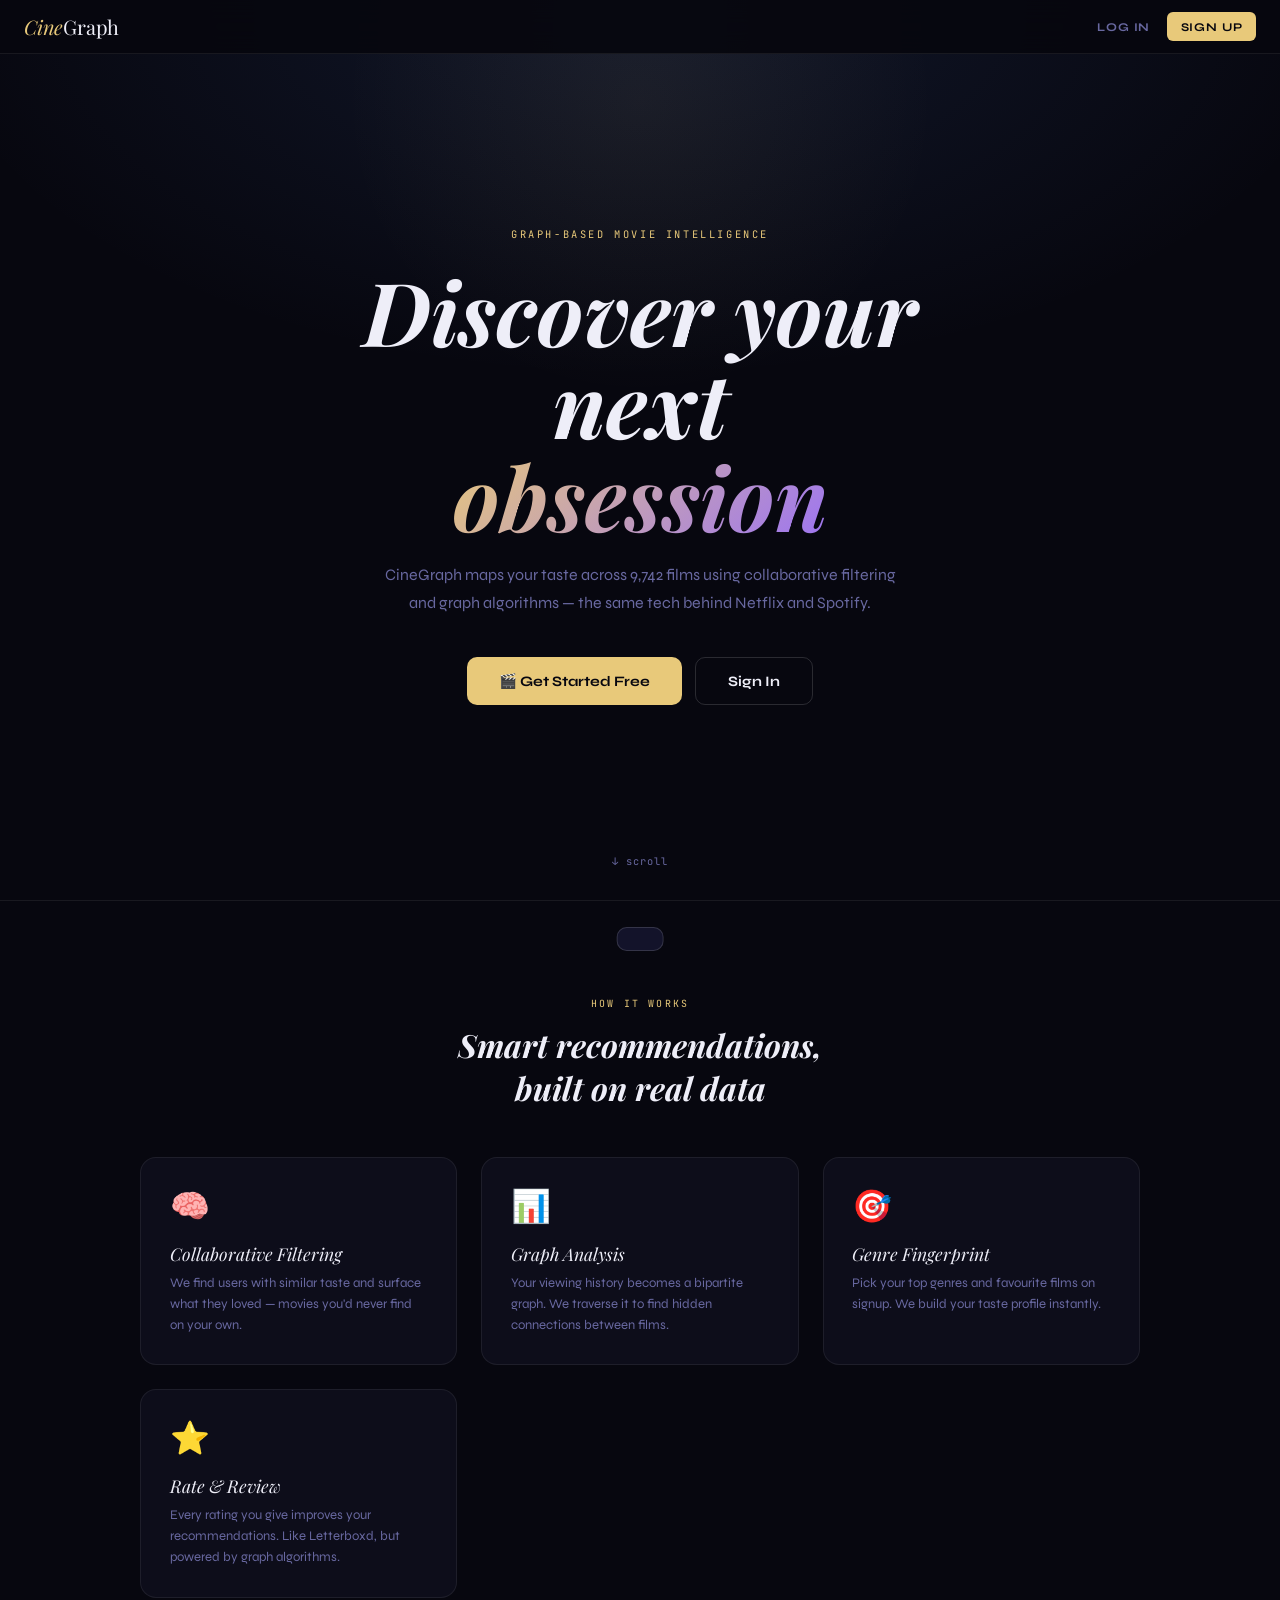
==== commit 6d330e66: "fixing graph.html bipartite graph" ====
--- a/frontend/graph.html
+++ b/frontend/graph.html
@@ -7,20 +7,71 @@
 <link href="https://fonts.googleapis.com/css2?family=Playfair+Display:ital,wght@0,400;0,700;1,400;1,600&family=Syne:wght@400;500;600;700;800&family=JetBrains+Mono:wght@300;400;500&display=swap" rel="stylesheet">
 <link rel="stylesheet" href="shared.css">
 <style>
-.graph-controls{padding:1rem 2rem;border-bottom:1px solid var(--border);display:flex;align-items:center;gap:.8rem;flex-wrap:wrap;}
-.graph-controls h2{font-family:var(--serif);font-size:1.4rem;font-style:italic;margin-right:auto;}
-.gc-btn{background:var(--s2);border:1px solid var(--border);color:var(--muted);font-family:var(--mono);font-size:.65rem;padding:.35rem .85rem;border-radius:6px;cursor:pointer;transition:all .18s;letter-spacing:.04em;}
-.gc-btn:hover{border-color:var(--gold);color:var(--text);}
-.gc-btn.on{background:var(--gold);color:#07070f;border-color:var(--gold);}
-.gl{display:flex;gap:1.2rem;align-items:center;}
-.gl-i{display:flex;align-items:center;gap:.4rem;font-family:var(--mono);font-size:.62rem;color:var(--muted);}
-.gl-d{width:10px;height:10px;border-radius:50%;flex-shrink:0;}
-.canvas-wrap{width:100%;position:relative;}
-#graph-canvas{width:100%;cursor:grab;display:block;}
-#graph-canvas:active{cursor:grabbing;}
-.graph-footer{padding:.6rem 2rem;font-family:var(--mono);font-size:.62rem;color:var(--muted);border-top:1px solid var(--border);display:flex;justify-content:space-between;align-items:center;}
-.graph-info-panel{position:absolute;bottom:40px;left:2rem;background:var(--s1);border:1px solid var(--border2);border-radius:8px;padding:.7rem 1rem;font-size:.78rem;max-width:200px;display:none;}
-.graph-info-panel.show{display:block;}
+.graph-controls{
+  padding:.75rem 2rem;
+  border-bottom:1px solid var(--border);
+  display:flex;
+  align-items:center;
+  gap:.8rem;
+  flex-wrap:wrap;
+  background:var(--s1);
+}
+.graph-controls h2{
+  font-family:var(--serif);
+  font-size:1.3rem;
+  font-style:italic;
+  margin-right:auto;
+  color:var(--text);
+}
+.gc-btn{
+  background:var(--s2);
+  border:1px solid var(--border);
+  color:var(--muted);
+  font-family:var(--mono);
+  font-size:.65rem;
+  padding:.35rem .85rem;
+  border-radius:6px;
+  cursor:pointer;
+  transition:all .18s;
+  letter-spacing:.04em;
+}
+.gc-btn:hover{ border-color:var(--gold); color:var(--text); }
+.gc-btn.on{ background:var(--gold); color:#07070f; border-color:var(--gold); }
+.gl{ display:flex; gap:1.2rem; align-items:center; }
+.gl-i{ display:flex; align-items:center; gap:.4rem; font-family:var(--mono); font-size:.62rem; color:var(--muted); }
+.gl-d{ width:10px; height:10px; border-radius:50%; flex-shrink:0; }
+.canvas-wrap{ width:100%; position:relative; overflow:hidden; background:#07070f; }
+#graph-canvas{ width:100%; cursor:grab; display:block; }
+#graph-canvas:active{ cursor:grabbing; }
+.graph-footer{
+  padding:.55rem 2rem;
+  font-family:var(--mono);
+  font-size:.62rem;
+  color:var(--muted);
+  border-top:1px solid var(--border);
+  display:flex;
+  justify-content:space-between;
+  align-items:center;
+  background:var(--s1);
+}
+.graph-footer span:first-child{ opacity:.6; }
+#node-tooltip{
+  position:absolute;
+  background:var(--s1);
+  border:1px solid var(--border2);
+  border-radius:8px;
+  padding:.55rem .85rem;
+  font-family:var(--mono);
+  font-size:.72rem;
+  color:var(--text);
+  pointer-events:none;
+  opacity:0;
+  transition:opacity .15s;
+  max-width:200px;
+  z-index:10;
+  line-height:1.5;
+}
+#node-tooltip.show{ opacity:1; }
 </style>
 </head>
 <body>
@@ -32,197 +83,503 @@
     <h2>Bipartite Graph</h2>
     <div class="gl">
       <div class="gl-i"><div class="gl-d" style="background:#5b8dee"></div>Users</div>
-      <div class="gl-i"><div class="gl-d" style="background:#e8c97a"></div>Movies</div>
-      <div class="gl-i"><div class="gl-d" style="background:#4ecb7f"></div>Watched</div>
+      <div class="gl-i"><div class="gl-d" style="background:#e8c97a"></div>You</div>
+      <div class="gl-i"><div class="gl-d" style="background:#4ecb7f"></div>Watched by you</div>
+      <div class="gl-i"><div class="gl-d" style="background:#c8b878"></div>Other movies</div>
     </div>
     <button class="gc-btn on" id="gbtn-yours">Your Network</button>
     <button class="gc-btn" id="gbtn-full">Full Sample</button>
     <button class="gc-btn" id="gbtn-reset">Reset View</button>
   </div>
+
   <div class="canvas-wrap" id="canvas-wrap" style="flex:1;position:relative;">
     <canvas id="graph-canvas"></canvas>
-    <div class="graph-info-panel" id="node-info">
-      <div id="node-info-content"></div>
-    </div>
+    <div id="node-tooltip"></div>
   </div>
+
   <div class="graph-footer">
-    <span>Click a movie node to open · Drag to pan · Scroll to zoom</span>
+    <span>Click a movie to open it · Drag to pan · Scroll to zoom</span>
     <span id="graph-stat"></span>
   </div>
 </div>
 
-<script>const DB = {"movies":{"1":["Toy Story (1995)","Adventure|Animation|Children|Comedy|Fantasy",3.9,215,["pixar","fun"]],"2":["Jumanji (1995)","Adventure|Children|Fantasy",3.4,110,["fantasy","magic board game","robin williams","game"]],"3":["Grumpier Old Men (1995)","Comedy|Romance",3.3,52,["moldy","old"]],"4":["Waiting to Exhale (1995)","Comedy|Drama|Romance",2.4,7,[]],"5":["Father of the Bride Part II (1995)","Comedy",3.1,49,["pregnancy","remake"]],"6":["Heat (1995)","Action|Crime|Thriller",3.9,102,[]],"7":["Sabrina (1995)","Comedy|Romance",3.2,54,["remake"]],"8":["Tom and Huck (1995)","Adventure|Children",2.9,8,[]],"9":["Sudden Death (1995)","Action",3.1,16,[]],"10":["GoldenEye (1995)","Action|Adventure|Thriller",3.5,132,[]],"11":["American President, The (1995)","Comedy|Drama|Romance",3.7,70,["politics","president"]],"12":["Dracula: Dead and Loving It (1995)","Comedy|Horror",2.4,19,[]],"13":["Balto (1995)","Adventure|Animation|Children",3.1,8,[]],"14":["Nixon (1995)","Drama",3.8,18,["politics","president"]],"15":["Cutthroat Island (1995)","Action|Adventure|Romance",3.0,13,[]],"16":["Casino (1995)","Crime|Drama",3.9,82,["mafia"]],"17":["Sense and Sensibility (1995)","Drama|Romance",3.8,67,["jane austen"]],"18":["Four Rooms (1995)","Comedy",3.7,20,[]],"19":["Ace Ventura: When Nature Calls (1995)","Comedy",2.7,88,[]],"20":["Money Train (1995)","Action|Comedy|Crime|Drama|Thriller",2.5,15,[]],"21":["Get Shorty (1995)","Comedy|Crime|Thriller",3.5,89,["hollywood"]],"22":["Copycat (1995)","Crime|Drama|Horror|Mystery|Thriller",3.2,36,["serial killer"]],"23":["Assassins (1995)","Action|Crime|Thriller",3.1,16,[]],"24":["Powder (1995)","Drama|Sci-Fi",3.1,28,[]],"25":["Leaving Las Vegas (1995)","Drama|Romance",3.6,76,["alcoholism"]],"26":["Othello (1995)","Drama",3.5,13,["shakespeare"]],"27":["Now and Then (1995)","Children|Drama",3.3,9,[]],"28":["Persuasion (1995)","Drama|Romance",4.2,11,["in netflix queue","jane austen"]],"29":["City of Lost Children, The (Cit\u00e9 des enfants perdus, La) (1995)","Adventure|Drama|Fantasy|Mystery|Sci-Fi",4.0,38,["kidnapping"]],"30":["Shanghai Triad (Yao a yao yao dao waipo qiao) (1995)","Crime|Drama",3.0,3,[]],"31":["Dangerous Minds (1995)","Drama",3.2,38,["high school","teacher"]],"32":["Twelve Monkeys (a.k.a. 12 Monkeys) (1995)","Mystery|Sci-Fi|Thriller",4.0,177,["time travel","brad pitt","bruce willis","mindfuck","post apocalyptic"]],"34":["Babe (1995)","Children|Drama",3.7,128,["animal movie","pigs","villain nonexistent or not needed for good story"]],"36":["Dead Man Walking (1995)","Crime|Drama",3.8,67,["death penalty","nun"]],"38":["It Takes Two (1995)","Children|Comedy",2.1,4,["twins"]],"39":["Clueless (1995)","Comedy|Romance",3.3,104,["chick flick","funny","paul rudd","quotable","seen more than once"]],"40":["Cry, the Beloved Country (1995)","Drama",4.2,2,["in netflix queue","south africa"]],"41":["Richard III (1995)","Drama|War",3.7,15,["shakespeare"]],"42":["Dead Presidents (1995)","Action|Crime|Drama",3.0,7,[]],"43":["Restoration (1995)","Drama",3.2,8,["england"]],"44":["Mortal Kombat (1995)","Action|Adventure|Fantasy",2.5,46,[]],"45":["To Die For (1995)","Comedy|Drama|Thriller",3.3,32,["journalism"]],"46":["How to Make an American Quilt (1995)","Drama|Romance",3.1,15,["wedding"]],"47":["Seven (a.k.a. Se7en) (1995)","Mystery|Thriller",4.0,203,["mystery","twist ending","serial killer"]],"48":["Pocahontas (1995)","Animation|Children|Drama|Musical|Romance",3.1,68,[]],"49":["When Night Is Falling (1995)","Drama|Romance",3.0,1,[]],"50":["Usual Suspects, The (1995)","Crime|Mystery|Thriller",4.2,204,["mindfuck","suspense","thriller","tricky","twist ending"]],"52":["Mighty Aphrodite (1995)","Comedy|Drama|Romance",3.5,28,["adoption","prostitution"]],"53":["Lamerica (1994)","Adventure|Drama",5.0,2,[]],"54":["Big Green, The (1995)","Children|Comedy",2.3,3,[]],"55":["Georgia (1995)","Drama",4.0,1,[]],"57":["Home for the Holidays (1995)","Drama",3.1,8,[]],"58":["Postman, The (Postino, Il) (1994)","Comedy|Drama|Romance",4.0,37,["writing"]],"60":["Indian in the Cupboard, The (1995)","Adventure|Children|Fantasy",3.2,34,[]],"61":["Eye for an Eye (1996)","Drama|Thriller",3.8,6,[]],"62":["Mr. Holland's Opus (1995)","Drama",3.7,80,["music"]],"63":["Don't Be a Menace to South Central While Drinking Your Juice in the Hood (1996)","Comedy|Crime",2.7,7,[]],"64":["Two if by Sea (1996)","Comedy|Romance",2.2,5,[]],"65":["Bio-Dome (1996)","Comedy",2.5,31,[]],"66":["Lawnmower Man 2: Beyond Cyberspace (1996)","Action|Sci-Fi|Thriller",2.5,9,[]],"68":["French Twist (Gazon maudit) (1995)","Comedy|Romance",3.4,5,[]],"69":["Friday (1995)","Comedy",3.8,20,[]],"70":["From Dusk Till Dawn (1996)","Action|Comedy|Horror|Thriller",3.5,55,[]],"71":["Fair Game (1995)","Action",1.7,5,[]],"72":["Kicking and Screaming (1995)","Comedy|Drama",3.2,7,[]],"73":["Mis\u00e9rables, Les (1995)","Drama|War",3.5,13,[]],"74":["Bed of Roses (1996)","Drama|Romance",4.0,8,[]],"75":["Big Bully (1996)","Comedy|Drama",2.2,5,[]],"76":["Screamers (1995)","Action|Sci-Fi|Thriller",3.4,15,[]],"77":["Nico Icon (1995)","Documentary",4.0,1,[]],"78":["Crossing Guard, The (1995)","Action|Crime|Drama|Thriller",3.3,3,[]],"79":["Juror, The (1996)","Drama|Thriller",2.8,17,[]],"80":["White Balloon, The (Badkonake sefid) (1995)","Children|Drama",4.0,2,[]],"81":["Things to Do in Denver When You're Dead (1995)","Crime|Drama|Romance",3.1,14,[]],"82":["Antonia's Line (Antonia) (1995)","Comedy|Drama",3.9,8,[]],"83":["Once Upon a Time... When We Were Colored (1995)","Drama|Romance",3.0,1,[]],"85":["Angels and Insects (1995)","Drama|Romance",3.9,7,[]],"86":["White Squall (1996)","Action|Adventure|Drama",4.0,15,[]],"87":["Dunston Checks In (1996)","Children|Comedy",2.5,7,[]],"88":["Black Sheep (1996)","Comedy",3.2,16,[]],"89":["Nick of Time (1995)","Action|Thriller",3.2,10,[]],"92":["Mary Reilly (1996)","Drama|Horror|Thriller",2.6,8,["jekyll and hyde"]],"93":["Vampire in Brooklyn (1995)","Comedy|Horror|Romance",2.8,9,[]],"94":["Beautiful Girls (1996)","Comedy|Drama|Romance",4.0,10,[]],"95":["Broken Arrow (1996)","Action|Adventure|Thriller",3.0,84,[]],"96":["In the Bleak Midwinter (1995)","Comedy|Drama",3.5,1,["theater"]],"97":["Hate (Haine, La) (1995)","Crime|Drama",3.9,10,[]],"99":["Heidi Fleiss: Hollywood Madam (1995)","Documentary",5.0,2,[]],"100":["City Hall (1996)","Drama|Thriller",2.8,14,[]],"101":["Bottle Rocket (1996)","Adventure|Comedy|Crime|Romance",3.8,23,["crime","off-beat comedy","quirky"]],"102":["Mr. Wrong (1996)","Comedy",2.4,5,[]],"103":["Unforgettable (1996)","Mystery|Sci-Fi|Thriller",3.0,3,[]],"104":["Happy Gilmore (1996)","Comedy",3.4,99,["test tag","golf","adam sandler"]],"105":["Bridges of Madison County, The (1995)","Drama|Romance",3.3,23,[]],"106":["Nobody Loves Me (Keiner liebt mich) (1994)","Comedy|Drama",4.0,1,[]],"107":["Muppet Treasure Island (1996)","Adventure|Children|Comedy|Musical",3.3,26,["muppets"]],"108":["Catwalk (1996)","Documentary",4.0,1,[]],"110":["Braveheart (1995)","Action|Drama|War",4.0,237,["beautiful scenery","epic","historical","inspirational","medieval"]],"111":["Taxi Driver (1976)","Crime|Drama|Thriller",4.1,104,["assassination"]],"112":["Rumble in the Bronx (Hont faan kui) (1995)","Action|Adventure|Comedy|Crime",3.5,46,[]],"113":["Before and After (1996)","Drama|Mystery",3.3,3,[]],"116":["Anne Frank Remembered (1995)","Documentary",3.9,5,["holocaust"]],"117":["Young Poisoner's Handbook, The (1995)","Crime|Drama",3.0,1,[]],"118":["If Lucy Fell (1996)","Comedy|Romance",2.5,2,[]],"119":["Steal Big, Steal Little (1995)","Comedy",3.0,2,[]],"121":["Boys of St. Vincent, The (1992)","Drama",4.0,2,[]],"122":["Boomerang (1992)","Comedy|Romance",2.7,16,["dating"]],"123":["Chungking Express (Chung Hing sam lam) (1994)","Drama|Mystery|Romance",4.4,4,[]],"125":["Flirting With Disaster (1996)","Comedy",3.6,12,[]],"126":["NeverEnding Story III, The (1994)","Adventure|Children|Fantasy",2.0,7,[]],"128":["Jupiter's Wife (1994)","Documentary",3.0,1,[]],"129":["Pie in the Sky (1996)","Comedy|Romance",2.0,1,[]],"132":["Jade (1995)","Thriller",2.8,6,[]],"135":["Down Periscope (1996)","Comedy",3.0,31,[]],"137":["Man of the Year (1995)","Documentary",3.0,1,[]],"140":["Up Close and Personal (1996)","Drama|Romance",3.5,16,["journalism"]],"141":["Birdcage, The (1996)","Comedy",3.5,86,[]],"144":["Brothers McMullen, The (1995)","Comedy",3.3,12,[]],"145":["Bad Boys (1995)","Action|Comedy|Crime|Drama|Thriller",3.2,51,[]],"146":["Amazing Panda Adventure, The (1995)","Adventure|Children",3.3,3,[]],"147":["Basketball Diaries, The (1995)","Drama",3.5,15,["addiction","heroin","leonardo dicaprio","mark wahlberg"]],"148":["Awfully Big Adventure, An (1995)","Drama",5.0,1,[]],"149":["Amateur (1994)","Crime|Drama|Thriller",2.0,1,[]],"150":["Apollo 13 (1995)","Adventure|Drama|IMAX",3.8,201,["moon","nasa","space"]],"151":["Rob Roy (1995)","Action|Drama|Romance|War",3.5,44,[]],"152":["Addiction, The (1995)","Drama|Horror",1.5,2,[]],"153":["Batman Forever (1995)","Action|Adventure|Comedy|Crime",2.9,137,["superhero"]],"154":["Beauty of the Day (Belle de jour) (1967)","Drama",3.9,12,[]],"155":["Beyond Rangoon (1995)","Adventure|Drama|War",2.4,6,[]],"156":["Blue in the Face (1995)","Comedy|Drama",3.3,3,[]],"157":["Canadian Bacon (1995)","Comedy|War",2.9,11,[]],"158":["Casper (1995)","Adventure|Children",2.8,62,[]],"159":["Clockers (1995)","Crime|Drama|Mystery",2.9,14,[]],"160":["Congo (1995)","Action|Adventure|Mystery|Sci-Fi",2.9,57,["michael crichton"]],"161":["Crimson Tide (1995)","Drama|Thriller|War",3.6,103,["submarine"]],"162":["Crumb (1994)","Documentary",4.2,17,["in netflix queue"]],"163":["Desperado (1995)","Action|Romance|Western",3.6,66,[]],"164":["Devil in a Blue Dress (1995)","Crime|Film-Noir|Mystery|Thriller",3.3,14,[]],"165":["Die Hard: With a Vengeance (1995)","Action|Crime|Thriller",3.6,144,[]],"166":["Doom Generation, The (1995)","Comedy|Crime|Drama",2.8,3,[]],"168":["First Knight (1995)","Action|Drama|Romance",3.1,54,[]],"169":["Free Willy 2: The Adventure Home (1995)","Adventure|Children|Drama",2.4,10,[]],"170":["Hackers (1995)","Action|Adventure|Crime|Thriller",3.2,35,[]],"171":["Jeffrey (1995)","Comedy|Drama",3.8,6,[]],"172":["Johnny Mnemonic (1995)","Action|Sci-Fi|Thriller",2.7,53,[]],"173":["Judge Dredd (1995)","Action|Crime|Sci-Fi",2.7,62,[]],"174":["Jury Duty (1995)","Comedy",2.7,10,[]],"175":["Kids (1995)","Drama",4.0,20,["controversial","new york city","nudity (full frontal)"]],"176":["Living in Oblivion (1995)","Comedy",4.3,13,[]],"177":["Lord of Illusions (1995)","Horror",2.8,8,[]],"178":["Love & Human Remains (1993)","Comedy|Drama",1.0,1,[]],"179":["Mad Love (1995)","Drama|Romance",1.5,2,[]],"180":["Mallrats (1995)","Comedy|Romance",3.4,36,[]],"181":["Mighty Morphin Power Rangers: The Movie (1995)","Action|Children",2.3,17,[]],"183":["Mute Witness (1994)","Comedy|Horror|Thriller",3.5,2,[]],"184":["Nadja (1994)","Drama",3.5,2,[]],"185":["Net, The (1995)","Action|Crime|Thriller",3.0,112,["computers"]],"186":["Nine Months (1995)","Comedy|Romance",2.8,48,[]],"187":["Party Girl (1995)","Comedy",4.1,4,[]],"188":["Prophecy, The (1995)","Fantasy|Horror|Mystery",3.5,12,[]],"189":["Reckless (1995)","Comedy|Fantasy",3.0,1,[]],"190":["Safe (1995)","Thriller",2.8,5,[]],"191":["Scarlet Letter, The (1995)","Drama|Romance",2.4,6,[]],"193":["Showgirls (1995)","Drama",2.5,35,[]],"194":["Smoke (1995)","Comedy|Drama",3.7,18,[]],"195":["Something to Talk About (1995)","Comedy|Drama|Romance",3.1,10,[]],"196":["Species (1995)","Horror|Sci-Fi",2.7,45,[]],"198":["Strange Days (1995)","Action|Crime|Drama|Mystery|Sci-Fi|Thriller",3.2,28,[]],"199":["Umbrellas of Cherbourg, The (Parapluies de Cherbourg, Les) (1964)","Drama|Musical|Romance",4.1,4,["made me cry"]],"201":["Three Wishes (1995)","Drama|Fantasy",3.0,1,[]],"202":["Total Eclipse (1995)","Drama|Romance",3.0,1,[]],"203":["To Wong Foo, Thanks for Everything! Julie Newmar (1995)","Comedy",3.4,22,[]],"204":["Under Siege 2: Dark Territory (1995)","Action",2.7,30,[]],"205":["Unstrung Heroes (1995)","Comedy|Drama",3.2,9,[]],"206":["Unzipped (1995)","Documentary",3.0,2,[]],"207":["Walk in the Clouds, A (1995)","Drama|Romance",3.4,21,[]],"208":["Waterworld (1995)","Action|Adventure|Sci-Fi",2.9,115,[]],"209":["White Man's Burden (1995)","Drama",3.2,3,[]],"210":["Wild Bill (1995)","Western",3.0,4,[]],"211":["Browning Version, The (1994)","Drama",3.5,2,[]],"212":["Bushwhacked (1995)","Adventure|Comedy|Crime|Mystery",3.0,3,[]],"213":["Burnt by the Sun (Utomlyonnye solntsem) (1994)","Drama",3.8,6,[]],"214":["Before the Rain (Pred dozhdot) (1994)","Drama|War",4.0,2,[]],"215":["Before Sunrise (1995)","Drama|Romance",4.0,24,["generation x"]],"216":["Billy Madison (1995)","Comedy",3.3,49,["school","adam sandler","stop looking at me swan"]],"217":["Babysitter, The (1995)","Drama|Thriller",2.3,6,[]],"218":["Boys on the Side (1995)","Comedy|Drama",3.4,14,[]],"219":["Cure, The (1995)","Drama",3.0,1,[]],"220":["Castle Freak (1995)","Horror",3.0,1,[]],"222":["Circle of Friends (1995)","Drama|Romance",3.8,16,["ireland"]],"223":["Clerks (1994)","Comedy",3.9,104,["cynical","hilarious","independent film","quirky","witty"]],"224":["Don Juan DeMarco (1995)","Comedy|Drama|Romance",3.6,40,["mental illness","psychology"]],"225":["Disclosure (1994)","Drama|Thriller",3.5,52,[]],"227":["Drop Zone (1994)","Action|Thriller",2.9,22,[]],"228":["Destiny Turns on the Radio (1995)","Comedy",2.3,3,[]],"229":["Death and the Maiden (1994)","Drama|Thriller",3.4,7,[]],"230":["Dolores Claiborne (1995)","Drama|Thriller",3.4,24,["stephen king"]],"231":["Dumb & Dumber (Dumb and Dumber) (1994)","Adventure|Comedy",3.1,133,[]],"232":["Eat Drink Man Woman (Yin shi nan nu) (1994)","Comedy|Drama|Romance",3.9,14,["in netflix queue"]],"233":["Exotica (1994)","Drama",3.5,12,[]],"234":["Exit to Eden (1994)","Comedy",2.6,17,[]],"235":["Ed Wood (1994)","Comedy|Drama",3.7,70,["movie business"]],"236":["French Kiss (1995)","Action|Comedy|Romance",3.5,45,[]],"237":["Forget Paris (1995)","Comedy|Romance",3.3,22,["basketball","france","infertility"]],"238":["Far From Home: The Adventures of Yellow Dog (1995)","Adventure|Children",4.0,2,[]],"239":["Goofy Movie, A (1995)","Animation|Children|Comedy|Romance",3.0,17,[]],"240":["Hideaway (1995)","Thriller",2.4,4,[]],"241":["Fluke (1995)","Children|Drama",4.0,1,[]],"242":["Farinelli: il castrato (1994)","Drama|Musical",3.6,5,[]],"243":["Gordy (1995)","Children|Comedy|Fantasy",3.0,1,[]],"246":["Hoop Dreams (1994)","Documentary",4.3,29,["basketball"]],"247":["Heavenly Creatures (1994)","Crime|Drama",3.9,21,["australia"]],"248":["Houseguest (1994)","Comedy",3.2,17,["bad","sinbad"]],"249":["Immortal Beloved (1994)","Drama|Romance",3.7,18,["beethoven"]],"250":["Heavyweights (Heavy Weights) (1995)","Children|Comedy",2.5,6,[]],"251":["Hunted, The (1995)","Action",3.0,3,[]],"252":["I.Q. (1994)","Comedy|Romance",3.5,43,["einstein"]],"253":["Interview with the Vampire: The Vampire Chronicles (1994)","Drama|Horror",3.5,109,[]],"254":["Jefferson in Paris (1995)","Drama",3.0,1,[]],"255":["Jerky Boys, The (1995)","Comedy",2.1,7,[]],"256":["Junior (1994)","Comedy|Sci-Fi",2.8,35,[]],"257":["Just Cause (1995)","Mystery|Thriller",3.5,14,["court"]],"258":["Kid in King Arthur's Court, A (1995)","Adventure|Children|Comedy|Fantasy|Romance",2.6,10,[]],"259":["Kiss of Death (1995)","Crime|Drama|Thriller",3.2,5,[]],"260":["Star Wars: Episode IV - A New Hope (1977)","Action|Adventure|Sci-Fi",4.2,251,["classic","space action","action","sci-fi","epic"]],"261":["Little Women (1994)","Drama",3.9,42,["louisa may alcott"]],"262":["Little Princess, A (1995)","Children|Drama",3.9,21,["england","girl power","india"]],"263":["Ladybird Ladybird (1994)","Drama",4.0,1,[]],"265":["Like Water for Chocolate (Como agua para chocolate) (1992)","Drama|Fantasy|Romance",3.9,33,[]],"266":["Legends of the Fall (1994)","Drama|Romance|War|Western",3.4,68,[]],"267":["Major Payne (1995)","Comedy",2.9,17,[]],"269":["My Crazy Life (Mi vida loca) (1993)","Drama",3.0,2,[]],"270":["Love Affair (1994)","Drama|Romance",3.4,5,[]],"271":["Losing Isaiah (1995)","Drama",3.5,4,[]],"272":["Madness of King George, The (1994)","Comedy|Drama",3.8,31,["england","mental illness"]],"273":["Mary Shelley's Frankenstein (Frankenstein) (1994)","Drama|Horror|Sci-Fi",2.9,28,["gothic"]],"274":["Man of the House (1995)","Comedy",2.9,7,[]],"275":["Mixed Nuts (1994)","Comedy",2.0,6,[]],"276":["Milk Money (1994)","Comedy|Romance",3.2,22,[]],"277":["Miracle on 34th Street (1994)","Drama",3.2,38,["christmas"]],"278":["Miami Rhapsody (1995)","Comedy",1.5,2,[]],"279":["My Family (1995)","Drama",3.0,2,["in netflix queue"]],"280":["Murder in the First (1995)","Drama|Thriller",4.1,13,["prison"]],"281":["Nobody's Fool (1994)","Comedy|Drama|Romance",3.8,14,[]],"282":["Nell (1994)","Drama",3.3,40,["disability","twins"]],"283":["New Jersey Drive (1995)","Crime|Drama",3.7,3,[]],"284":["New York Cop (Ny\u00fb Y\u00f4ku no koppu) (1993)","Action|Crime",4.5,1,[]],"285":["Beyond Bedlam (1993)","Drama|Horror",4.0,1,[]],"287":["Nina Takes a Lover (1994)","Comedy|Romance",3.0,1,[]],"288":["Natural Born Killers (1994)","Action|Crime|Thriller",3.2,92,["brutality","controversial","dark comedy","psychedelic","satire"]],"289":["Only You (1994)","Comedy|Romance",3.6,8,[]],"290":["Once Were Warriors (1994)","Crime|Drama",4.0,14,["in netflix queue"]],"291":["Poison Ivy II (1996)","Drama|Thriller",2.3,3,[]],"292":["Outbreak (1995)","Action|Drama|Sci-Fi|Thriller",3.4,101,[]],"293":["L\u00e9on: The Professional (a.k.a. The Professional) (L\u00e9on) (1994)","Action|Crime|Drama|Thriller",4.0,133,["assassin","jean reno","hit men","action","assassination"]],"294":["Perez Family, The (1995)","Comedy|Romance",3.0,2,[]],"295":["Pyromaniac's Love Story, A (1995)","Comedy|Romance",3.0,1,[]],"296":["Pulp Fiction (1994)","Comedy|Crime|Drama|Thriller",4.2,307,["good dialogue","great soundtrack","non-linear","cult film","drugs"]],"298":["Pushing Hands (Tui shou) (1992)","Drama",2.0,1,[]],"299":["Priest (1994)","Drama",4.0,4,[]],"300":["Quiz Show (1994)","Drama",3.5,81,["tv"]],"301":["Picture Bride (Bijo photo) (1994)","Drama|Romance",4.0,1,[]],"302":["Queen Margot (Reine Margot, La) (1994)","Drama|Romance",3.2,5,[]],"303":["Quick and the Dead, The (1995)","Action|Thriller|Western",3.0,32,[]],"304":["Roommates (1995)","Comedy|Drama",3.7,3,[]],"305":["Ready to Wear (Pret-A-Porter) (1994)","Comedy",2.8,9,[]],"306":["Three Colors: Red (Trois couleurs: Rouge) (1994)","Drama",4.2,16,[]],"307":["Three Colors: Blue (Trois couleurs: Bleu) (1993)","Drama",3.9,24,["death"]],"308":["Three Colors: White (Trzy kolory: Bialy) (1994)","Comedy|Drama",4.0,20,["marriage","cynical"]],"310":["Rent-a-Kid (1995)","Comedy",3.0,1,[]],"311":["Relative Fear (1994)","Horror|Thriller",3.0,1,[]],"312":["Stuart Saves His Family (1995)","Comedy",1.4,9,[]],"313":["Swan Princess, The (1994)","Animation|Children",3.3,3,[]],"314":["Secret of Roan Inish, The (1994)","Children|Drama|Fantasy|Mystery",3.8,16,[]],"315":["Specialist, The (1994)","Action|Drama|Thriller",3.1,38,[]],"316":["Stargate (1994)","Action|Adventure|Sci-Fi",3.4,140,["time travel"]],"317":["Santa Clause, The (1994)","Comedy|Drama|Fantasy",3.2,81,["christmas"]],"318":["Shawshank Redemption, The (1994)","Crime|Drama",4.4,317,["prison","stephen king","wrongful imprisonment","morgan freeman"]],"319":["Shallow Grave (1994)","Comedy|Drama|Thriller",3.6,20,[]],"320":["Suture (1993)","Film-Noir|Thriller",3.0,1,[]],"321":["Strawberry and Chocolate (Fresa y chocolate) (1993)","Drama",4.0,2,[]],"322":["Swimming with Sharks (1995)","Comedy|Drama",3.5,10,[]],"324":["Sum of Us, The (1994)","Comedy|Drama",4.0,1,[]],"325":["National Lampoon's Senior Trip (1995)","Comedy",2.5,7,[]],"326":["To Live (Huozhe) (1994)","Drama",4.0,3,["in netflix queue"]],"327":["Tank Girl (1995)","Action|Comedy|Sci-Fi",2.8,34,[]],"328":["Tales from the Crypt Presents: Demon Knight (1995)","Horror|Thriller",3.1,10,[]],"329":["Star Trek: Generations (1994)","Adventure|Drama|Sci-Fi",3.4,108,["enterprise"]],"330":["Tales from the Hood (1995)","Action|Crime|Horror",3.0,6,[]],"331":["Tom & Viv (1994)","Drama",3.0,2,[]],"332":["Village of the Damned (1995)","Horror|Sci-Fi",2.8,12,[]],"333":["Tommy Boy (1995)","Comedy",3.8,50,[]],"334":["Vanya on 42nd Street (1994)","Drama",4.2,5,[]],"335":["Underneath (1995)","Mystery|Thriller",3.5,2,[]],"336":["Walking Dead, The (1995)","Drama|War",3.0,1,[]],"337":["What's Eating Gilbert Grape (1993)","Drama",3.8,77,["mental illness"]],"338":["Virtuosity (1995)","Action|Sci-Fi|Thriller",2.8,19,["serial killer"]],"339":["While You Were Sleeping (1995)","Comedy|Romance",3.5,98,["coma"]],"340":["War, The (1994)","Adventure|Drama|War",3.4,5,[]],"341":["Double Happiness (1994)","Drama",4.0,2,[]],"342":["Muriel's Wedding (1994)","Comedy",3.3,33,["australia","weddings"]],"343":["Baby-Sitters Club, The (1995)","Children",2.9,5,[]],"344":["Ace Ventura: Pet Detective (1994)","Comedy",3.0,161,[]],"345":["Adventures of Priscilla, Queen of the Desert, The (1994)","Comedy|Drama",3.6,36,["cross dressing","men in drag","remade"]],"346":["Backbeat (1993)","Drama|Musical",3.5,6,[]],"347":["Bitter Moon (1992)","Drama|Film-Noir|Romance",3.5,6,[]],"348":["Bullets Over Broadway (1994)","Comedy",3.6,30,[]],"349":["Clear and Present Danger (1994)","Action|Crime|Drama|Thriller",3.6,110,["tom clancy"]],"350":["Client, The (1994)","Drama|Mystery|Thriller",3.4,57,["john grisham"]],"351":["Corrina, Corrina (1994)","Comedy|Drama|Romance",3.2,17,["interracial romance"]],"352":["Crooklyn (1994)","Comedy|Drama",2.5,2,[]],"353":["Crow, The (1994)","Action|Crime|Fantasy|Thriller",3.6,64,[]],"354":["Cobb (1994)","Drama",3.3,6,[]],"355":["Flintstones, The (1994)","Children|Comedy|Fantasy",2.4,42,[]],"356":["Forrest Gump (1994)","Comedy|Drama|Romance|War",4.2,329,["shrimp","vietnam","bubba gump shrimp","lieutenant dan","stupid is as stupid does"]],"357":["Four Weddings and a Funeral (1994)","Comedy|Romance",3.5,103,["wedding"]],"358":["Higher Learning (1995)","Drama",2.7,9,[]],"359":["I Like It Like That (1994)","Comedy|Drama|Romance",3.0,1,[]],"360":["I Love Trouble (1994)","Action|Comedy",2.7,8,[]],"361":["It Could Happen to You (1994)","Comedy|Drama|Romance",3.1,17,["gambling"]],"362":["Jungle Book, The (1994)","Adventure|Children|Romance",3.5,34,[]],"363":["Wonderful, Horrible Life of Leni Riefenstahl, The (Macht der Bilder: Leni Riefenstahl, Die) (1993)","Documentary",4.0,2,["holocaust","in netflix queue"]],"364":["Lion King, The (1994)","Adventure|Animation|Children|Drama|Musical|IMAX",3.9,172,["disney","disney animated feature","oscar (best music - original score)","soundtrack"]],"365":["Little Buddha (1993)","Drama",3.2,4,[]],"366":["Wes Craven's New Nightmare (Nightmare on Elm Street Part 7: Freddy's Finale, A) (1994)","Drama|Horror|Mystery|Thriller",2.9,12,[]],"367":["Mask, The (1994)","Action|Comedy|Crime|Fantasy",3.2,157,[]],"368":["Maverick (1994)","Adventure|Comedy|Western",3.5,74,[]],"369":["Mrs. Parker and the Vicious Circle (1994)","Drama",4.0,2,[]],"370":["Naked Gun 33 1/3: The Final Insult (1994)","Action|Comedy",3.1,58,[]],"371":["Paper, The (1994)","Comedy|Drama",3.3,21,["journalism"]],"372":["Reality Bites (1994)","Comedy|Drama|Romance",2.8,21,[]],"373":["Red Rock West (1992)","Thriller",3.6,11,[]],"374":["Richie Rich (1994)","Children|Comedy",2.2,25,[]],"376":["River Wild, The (1994)","Action|Thriller",3.2,40,[]],"377":["Speed (1994)","Action|Romance|Thriller",3.5,171,["bus"]],"378":["Speechless (1994)","Comedy|Romance",2.8,7,[]],"379":["Timecop (1994)","Action|Sci-Fi|Thriller",2.5,21,[]],"380":["True Lies (1994)","Action|Adventure|Comedy|Romance|Thriller",3.5,178,["spies"]],"381":["When a Man Loves a Woman (1994)","Drama|Romance",3.8,11,["alcoholism"]],"382":["Wolf (1994)","Drama|Horror|Romance|Thriller",3.2,16,[]],"383":["Wyatt Earp (1994)","Western",3.1,21,[]],"384":["Bad Company (1995)","Action|Crime|Drama",3.2,2,[]],"385":["Man of No Importance, A (1994)","Drama",4.0,1,[]],"386":["S.F.W. (1994)","Drama",3.0,1,[]],"387":["Low Down Dirty Shame, A (1994)","Action|Comedy",2.4,4,[]],"388":["Boys Life (1995)","Drama",3.0,2,[]],"389":["Colonel Chabert, Le (1994)","Drama|Romance|War",4.5,2,[]],"390":["Faster Pussycat! Kill! Kill! (1965)","Action|Crime|Drama",3.7,5,[]],"391":["Jason's Lyric (1994)","Crime|Drama",4.5,1,[]],"393":["Street Fighter (1994)","Action|Adventure|Fantasy",2.5,10,[]],"405":["Highlander III: The Sorcerer (a.k.a. Highlander: The Final Dimension) (1994)","Action|Fantasy",2.4,12,[]],"406":["Federal Hill (1994)","Drama",3.0,1,[]],"407":["In the Mouth of Madness (1995)","Horror|Thriller",3.4,8,[]],"408":["8 Seconds (1994)","Drama",3.0,2,[]],"409":["Above the Rim (1994)","Crime|Drama",2.0,1,[]],"410":["Addams Family Values (1993)","Children|Comedy|Fantasy",3.1,84,["black comedy","christina ricci","christopher lloyd","dark comedy","family"]],"412":["Age of Innocence, The (1993)","Drama",3.5,15,["edith wharton"]],"413":["Airheads (1994)","Comedy",2.8,26,["comedy"]],"414":["Air Up There, The (1994)","Comedy",2.3,6,[]],"415":["Another Stakeout (1993)","Comedy|Thriller",2.5,16,[]],"416":["Bad Girls (1994)","Western",2.5,8,[]],"417":["Barcelona (1994)","Comedy|Romance",3.7,13,[]],"418":["Being Human (1993)","Drama",3.0,2,[]],"419":["Beverly Hillbillies, The (1993)","Comedy",2.7,20,[]],"420":["Beverly Hills Cop III (1994)","Action|Comedy|Crime|Thriller",2.7,59,[]],"421":["Black Beauty (1994)","Adventure|Children|Drama",3.2,12,["horses"]],"422":["Blink (1994)","Thriller",3.2,5,[]],"423":["Blown Away (1994)","Action|Thriller",2.9,10,[]],"424":["Blue Chips (1994)","Drama",1.8,3,[]],"425":["Blue Sky (1994)","Drama|Romance",3.8,2,["mental illness","oscar (best actress)"]],"426":["Body Snatchers (1993)","Horror|Sci-Fi|Thriller",3.1,7,[]],"427":["Boxing Helena (1993)","Drama|Mystery|Romance|Thriller",2.5,12,[]],"428":["Bronx Tale, A (1993)","Drama",3.7,18,[]],"429":["Cabin Boy (1994)","Comedy",2.0,6,[]],"430":["Calendar Girl (1993)","Comedy|Drama",3.8,2,[]],"431":["Carlito's Way (1993)","Crime|Drama",3.7,42,["al pacino","gangster","mafia"]],"432":["City Slickers II: The Legend of Curly's Gold (1994)","Adventure|Comedy|Western",2.6,55,[]],"433":["Clean Slate (1994)","Comedy",2.8,8,[]],"434":["Cliffhanger (1993)","Action|Adventure|Thriller",3.0,101,[]],"435":["Coneheads (1993)","Comedy|Sci-Fi",2.4,63,[]],"436":["Color of Night (1994)","Drama|Thriller",2.6,7,[]],"437":["Cops and Robbersons (1994)","Comedy",2.2,9,[]],"438":["Cowboy Way, The (1994)","Action|Comedy|Drama",2.7,7,[]],"440":["Dave (1993)","Comedy|Romance",3.5,76,["president"]],"441":["Dazed and Confused (1993)","Comedy",3.9,42,[]],"442":["Demolition Man (1993)","Action|Adventure|Sci-Fi",3.1,81,[]],"444":["Even Cowgirls Get the Blues (1993)","Comedy|Romance",2.3,6,[]],"445":["Fatal Instinct (1993)","Comedy",3.0,12,[]],"446":["Farewell My Concubine (Ba wang bie ji) (1993)","Drama|Romance",3.8,9,[]],"448":["Fearless (1993)","Drama",3.6,8,[]],"449":["Fear of a Black Hat (1994)","Comedy",1.0,1,[]],"450":["With Honors (1994)","Comedy|Drama",3.0,7,[]],"451":["Flesh and Bone (1993)","Drama|Mystery|Romance",4.0,1,[]],"452":["Widows' Peak (1994)","Drama",3.0,3,[]],"453":["For Love or Money (1993)","Comedy|Romance",2.8,5,[]],"454":["Firm, The (1993)","Drama|Thriller",3.5,101,["john grisham"]],"455":["Free Willy (1993)","Adventure|Children|Drama",2.4,37,[]],"456":["Fresh (1994)","Crime|Drama|Thriller",3.8,4,[]],"457":["Fugitive, The (1993)","Thriller",4.0,190,["based on a tv show"]],"458":["Geronimo: An American Legend (1993)","Drama|Western",2.8,5,[]],"459":["Getaway, The (1994)","Action|Adventure|Crime|Drama|Romance|Thriller",2.2,6,[]],"460":["Getting Even with Dad (1994)","Comedy",2.7,3,[]],"461":["Go Fish (1994)","Drama|Romance",2.8,4,[]],"464":["Hard Target (1993)","Action|Adventure|Crime|Thriller",2.9,10,[]],"466":["Hot Shots! Part Deux (1993)","Action|Comedy|War",2.9,60,[]],"467":["Live Nude Girls (1995)","Comedy",5.0,1,[]],"468":["Englishman Who Went Up a Hill But Came Down a Mountain, The (1995)","Comedy|Romance",3.2,22,[]],"469":["House of the Spirits, The (1993)","Drama|Romance",3.4,5,[]],"470":["House Party 3 (1994)","Comedy",1.0,1,[]],"471":["Hudsucker Proxy, The (1994)","Comedy",3.5,40,["hula hoop"]],"472":["I'll Do Anything (1994)","Comedy|Drama",2.6,6,[]],"473":["In the Army Now (1994)","Comedy|War",1.9,7,[]],"474":["In the Line of Fire (1993)","Action|Thriller",3.7,70,["assassination"]],"475":["In the Name of the Father (1993)","Drama",4.3,25,["ireland"]],"476":["Inkwell, The (1994)","Comedy|Drama",1.0,1,[]],"477":["What's Love Got to Do with It? (1993)","Drama|Musical",3.4,17,["biopic"]],"478":["Jimmy Hollywood (1994)","Comedy|Crime|Drama",2.5,1,[]],"479":["Judgment Night (1993)","Action|Crime|Thriller",2.2,4,[]],"480":["Jurassic Park (1993)","Action|Adventure|Sci-Fi|Thriller",3.8,238,["dinosaur"]],"481":["Kalifornia (1993)","Drama|Thriller",3.2,19,[]],"482":["Killing Zoe (1994)","Crime|Drama|Thriller",3.6,8,[]],"484":["Lassie (1994)","Adventure|Children",3.0,2,[]],"485":["Last Action Hero (1993)","Action|Adventure|Comedy|Fantasy",2.9,53,[]],"486":["Life with Mikey (1993)","Comedy",3.0,3,[]],"487":["Lightning Jack (1994)","Comedy|Western",2.5,4,[]],"488":["M. Butterfly (1993)","Drama|Romance",3.0,1,["japan","sexuality"]],"489":["Made in America (1993)","Comedy",2.9,11,[]],"490":["Malice (1993)","Thriller",3.0,12,[]],"491":["Man Without a Face, The (1993)","Drama",3.3,17,[]],"492":["Manhattan Murder Mystery (1993)","Comedy|Mystery",3.8,14,[]],"493":["Menace II Society (1993)","Action|Crime|Drama",3.7,12,[]],"494":["Executive Decision (1996)","Action|Adventure|Thriller",3.4,41,[]],"495":["In the Realm of the Senses (Ai no corrida) (1976)","Drama",5.0,1,[]],"496":["What Happened Was... (1994)","Comedy|Drama|Romance|Thriller",5.0,1,[]],"497":["Much Ado About Nothing (1993)","Comedy|Romance",3.8,43,["shakespeare"]],"499":["Mr. Wonderful (1993)","Comedy|Romance",2.5,2,[]],"500":["Mrs. Doubtfire (1993)","Comedy|Drama",3.4,144,["cross dressing","divorce","men in drag"]],"501":["Naked (1993)","Drama",3.7,6,[]],"502":["Next Karate Kid, The (1994)","Action|Children|Romance",2.4,15,[]],"504":["No Escape (1994)","Action|Drama|Sci-Fi",3.0,2,[]],"505":["North (1994)","Comedy",2.2,7,[]],"506":["Orlando (1992)","Drama|Fantasy|Romance",4.5,2,[]],"507":["Perfect World, A (1993)","Crime|Drama|Thriller",3.4,13,[]],"508":["Philadelphia (1993)","Drama",3.6,66,["aids"]],"509":["Piano, The (1993)","Drama|Romance",3.5,61,[]],"510":["Poetic Justice (1993)","Drama",3.0,1,[]],"511":["Program, The (1993)","Action|Drama",3.0,2,[]],"512":["Puppet Masters, The (1994)","Horror|Sci-Fi",3.0,4,[]],"513":["Radioland Murders (1994)","Comedy|Mystery|Romance",3.4,4,["radio","show business"]],"514":["Ref, The (1994)","Comedy",3.4,18,[]],"515":["Remains of the Day, The (1993)","Drama|Romance",3.6,24,["butler","housekeeper"]],"516":["Renaissance Man (1994)","Comedy|Drama",3.1,18,["military"]],"517":["Rising Sun (1993)","Action|Drama|Mystery",3.3,9,[]],"518":["Road to Wellville, The (1994)","Comedy",2.4,4,[]],"519":["RoboCop 3 (1993)","Action|Crime|Drama|Sci-Fi|Thriller",2.4,21,[]],"520":["Robin Hood: Men in Tights (1993)","Comedy",3.1,69,[]],"521":["Romeo Is Bleeding (1993)","Crime|Thriller",3.2,3,[]],"522":["Romper Stomper (1992)","Action|Drama",3.3,7,["australia","racism","violence"]],"523":["Ruby in Paradise (1993)","Drama",3.5,4,[]],"524":["Rudy (1993)","Drama",3.5,34,["football"]],"526":["Savage Nights (Nuits fauves, Les) (1992)","Drama",4.0,1,[]],"527":["Schindler's List (1993)","Drama|War",4.2,220,["moving","thought-provoking","holocaust","based on a true story","biography"]],"528":["Scout, The (1994)","Comedy|Drama",2.3,3,[]],"529":["Searching for Bobby Fischer (1993)","Drama",3.9,40,["chess"]],"531":["Secret Garden, The (1993)","Children|Drama",3.2,24,["in netflix queue"]],"532":["Serial Mom (1994)","Comedy|Crime|Horror",3.0,16,[]],"533":["Shadow, The (1994)","Action|Adventure|Fantasy|Mystery",2.9,18,[]],"534":["Shadowlands (1993)","Drama|Romance",3.6,14,["c.s. lewis"]],"535":["Short Cuts (1993)","Drama",3.3,15,["large cast"]],"536":["Simple Twist of Fate, A (1994)","Drama",3.3,3,[]],"537":["Sirens (1994)","Drama",3.2,12,[]],"538":["Six Degrees of Separation (1993)","Drama",3.6,12,["race"]],"539":["Sleepless in Seattle (1993)","Comedy|Drama|Romance",3.5,106,["empire state building"]],"540":["Sliver (1993)","Thriller",2.7,18,["bad"]],"541":["Blade Runner (1982)","Action|Sci-Fi|Thriller",4.1,124,["sci-fi","robots","androids","artificial intelligence","atmospheric"]],"542":["Son in Law (1993)","Comedy|Drama|Romance",2.8,14,[]],"543":["So I Married an Axe Murderer (1993)","Comedy|Romance|Thriller",3.3,41,["beat poetry"]],"544":["Striking Distance (1993)","Action|Crime",2.4,8,[]],"546":["Super Mario Bros. (1993)","Action|Adventure|Children|Comedy|Fantasy|Sci-Fi",2.0,21,[]],"547":["Surviving the Game (1994)","Action|Adventure|Thriller",3.2,2,[]],"548":["Terminal Velocity (1994)","Action|Mystery|Thriller",2.8,6,[]],"549":["Thirty-Two Short Films About Glenn Gould (1993)","Drama|Musical",4.5,2,[]],"550":["Threesome (1994)","Comedy|Romance",3.4,5,[]],"551":["Nightmare Before Christmas, The (1993)","Animation|Children|Fantasy|Musical",3.6,93,["christmas","halloween"]],"552":["Three Musketeers, The (1993)","Action|Adventure|Comedy|Romance",3.3,61,["knights"]],"553":["Tombstone (1993)","Action|Drama|Western",3.8,65,[]],"555":["True Romance (1993)","Crime|Thriller",3.8,65,[]],"556":["War Room, The (1993)","Documentary",3.3,6,["politics"]],"558":["Pagemaster, The (1994)","Action|Adventure|Animation|Children|Fantasy",2.9,8,[]],"562":["Welcome to the Dollhouse (1995)","Comedy|Drama",3.5,23,["adolescence"]],"563":["Germinal (1993)","Drama|Romance",4.0,1,[]],"564":["Chasers (1994)","Comedy",1.5,2,[]],"567":["Kika (1993)","Comedy|Drama",2.0,3,[]],"568":["Bhaji on the Beach (1993)","Comedy|Drama",3.5,2,[]],"569":["Little Big League (1994)","Comedy|Drama",2.7,6,[]],"573":["Ciao, Professore! (Io speriamo che me la cavo) (1992)","Drama",3.5,1,[]],"574":["Spanking the Monkey (1994)","Comedy|Drama",3.2,4,[]],"575":["Little Rascals, The (1994)","Children|Comedy",2.7,16,[]],"577":["Andre (1994)","Adventure|Children|Drama",2.1,4,[]],"579":["Escort, The (Scorta, La) (1993)","Crime|Thriller",3.0,1,[]],"580":["Princess Caraboo (1994)","Drama",2.8,5,[]],"581":["Celluloid Closet, The (1995)","Documentary",4.0,4,[]],"583":["Dear Diary (Caro Diario) (1994)","Comedy|Drama",4.0,1,[]],"585":["Brady Bunch Movie, The (1995)","Comedy",2.7,36,[]],"586":["Home Alone (1990)","Children|Comedy",3.0,116,["christmas"]],"587":["Ghost (1990)","Comedy|Drama|Fantasy|Romance|Thriller",3.4,115,["overrated"]],"588":["Aladdin (1992)","Adventure|Animation|Children|Comedy|Musical",3.8,183,["disney"]],"589":["Terminator 2: Judgment Day (1991)","Action|Sci-Fi",4.0,224,["apocalypse","arnold schwarzenegger","nuclear war","sci-fi","suspense"]],"590":["Dances with Wolves (1990)","Adventure|Drama|Western",3.8,164,["american indians","native americans"]],"592":["Batman (1989)","Action|Crime|Thriller",3.4,189,["superhero"]],"593":["Silence of the Lambs, The (1991)","Crime|Horror|Thriller",4.2,279,["hannibal lector","disturbing","drama","gothic","psychology"]],"594":["Snow White and the Seven Dwarfs (1937)","Animation|Children|Drama|Fantasy|Musical",3.6,77,["disney"]],"595":["Beauty and the Beast (1991)","Animation|Children|Fantasy|Musical|Romance|IMAX",3.8,146,["disney"]],"596":["Pinocchio (1940)","Animation|Children|Fantasy|Musical",3.5,60,["disney"]],"597":["Pretty Woman (1990)","Comedy|Romance",3.5,135,["prostitution"]],"599":["Wild Bunch, The (1969)","Adventure|Western",3.8,11,[]],"600":["Love and a .45 (1994)","Action|Comedy|Crime",4.0,1,[]],"602":["Great Day in Harlem, A (1994)","Documentary",4.0,1,[]],"605":["One Fine Day (1996)","Drama|Romance",3.0,10,[]],"606":["Candyman: Farewell to the Flesh (1995)","Fantasy|Horror",3.0,4,[]],"608":["Fargo (1996)","Comedy|Crime|Drama|Thriller",4.1,181,["based on a true story","dark comedy","kidnapping","steve buscemi","coen brothers"]],"609":["Homeward Bound II: Lost in San Francisco (1996)","Adventure|Children",3.6,14,[]],"610":["Heavy Metal (1981)","Action|Adventure|Animation|Horror|Sci-Fi",3.5,33,[]],"611":["Hellraiser: Bloodline (1996)","Action|Horror|Sci-Fi",2.4,6,[]],"612":["Pallbearer, The (1996)","Comedy",2.5,6,[]],"613":["Jane Eyre (1996)","Drama|Romance",3.2,8,[]],"615":["Bread and Chocolate (Pane e cioccolata) (1973)","Comedy|Drama",3.0,1,[]],"616":["Aristocats, The (1970)","Animation|Children",3.4,45,["disney"]],"617":["Flower of My Secret, The (La flor de mi secreto) (1995)","Comedy|Drama",2.8,3,[]],"618":["Two Much (1995)","Comedy|Romance",3.0,1,[]],"619":["Ed (1996)","Comedy",2.6,5,[]],"626":["Thin Line Between Love and Hate, A (1996)","Comedy",5.0,1,[]],"627":["Last Supper, The (1995)","Drama|Thriller",3.3,6,[]],"628":["Primal Fear (1996)","Crime|Drama|Mystery|Thriller",3.6,35,["edward norton","psychology","suspense","thought-provoking","twist ending"]],"631":["All Dogs Go to Heaven 2 (1996)","Adventure|Animation|Children|Fantasy|Musical|Romance",3.2,11,[]],"632":["Land and Freedom (Tierra y libertad) (1995)","Drama|War",4.0,1,[]],"633":["Denise Calls Up (1995)","Comedy",5.0,1,[]],"634":["Theodore Rex (1995)","Comedy",2.2,4,[]],"635":["Family Thing, A (1996)","Comedy|Drama",3.0,2,[]],"636":["Frisk (1995)","Drama",3.0,1,[]],"637":["Sgt. Bilko (1996)","Comedy",3.0,33,[]],"638":["Jack and Sarah (1995)","Romance",3.0,1,["babies"]],"639":["Girl 6 (1996)","Comedy|Drama",3.0,4,[]],"640":["Diabolique (1996)","Drama|Thriller",2.7,11,[]],"645":["Nelly & Monsieur Arnaud (1995)","Drama",3.5,2,[]],"647":["Courage Under Fire (1996)","Action|Crime|Drama|War",3.3,29,["gulf war"]],"648":["Mission: Impossible (1996)","Action|Adventure|Mystery|Thriller",3.5,162,["based on a tv show"]],"649":["Cold Fever (\u00c1 k\u00f6ldum klaka) (1995)","Comedy|Drama",3.0,1,[]],"650":["Moll Flanders (1996)","Drama",3.0,4,[]],"653":["Dragonheart (1996)","Action|Adventure|Fantasy",3.1,65,[]],"656":["Eddie (1996)","Comedy",3.0,5,[]],"661":["James and the Giant Peach (1996)","Adventure|Animation|Children|Fantasy|Musical",3.4,49,[]],"662":["Fear (1996)","Thriller",3.3,7,[]],"663":["Kids in the Hall: Brain Candy (1996)","Comedy",3.3,12,[]],"665":["Underground (1995)","Comedy|Drama|War",4.3,3,[]],"667":["Bloodsport 2 (a.k.a. Bloodsport II: The Next Kumite) (1996)","Action",2.8,8,[]],"668":["Song of the Little Road (Pather Panchali) (1955)","Drama",4.2,2,["india"]],"670":["World of Apu, The (Apur Sansar) (1959)","Drama",4.8,2,["india"]],"671":["Mystery Science Theater 3000: The Movie (1996)","Comedy|Sci-Fi",3.5,36,["spoof"]],"673":["Space Jam (1996)","Adventure|Animation|Children|Comedy|Fantasy|Sci-Fi",2.7,53,["bugs bunny"]],"674":["Barbarella (1968)","Adventure|Comedy|Sci-Fi",3.2,9,[]],"678":["Some Folks Call It a Sling Blade (1993)","Drama|Thriller",3.8,9,[]],"679":["Run of the Country, The (1995)","Drama",4.0,1,[]],"680":["Alphaville (Alphaville, une \u00e9trange aventure de Lemmy Caution) (1965)","Drama|Mystery|Romance|Sci-Fi|Thriller",4.1,4,[]],"685":["It's My Party (1996)","Drama",4.0,2,[]],"688":["Operation Dumbo Drop (1995)","Action|Adventure|Comedy|War",2.3,9,[]],"691":["Mrs. Winterbourne (1996)","Comedy|Romance",3.3,3,[]],"692":["Solo (1996)","Action|Sci-Fi|Thriller",2.0,4,[]],"694":["Substitute, The (1996)","Action|Crime|Drama",3.0,11,[]],"695":["True Crime (1996)","Mystery|Thriller",4.0,2,[]],"697":["Feeling Minnesota (1996)","Drama|Romance",2.7,5,[]],"698":["Delta of Venus (1995)","Drama",1.0,1,[]],"700":["Angus (1995)","Comedy",3.2,7,[]],"703":["Boys (1996)","Drama",2.0,2,[]],"704":["Quest, The (1996)","Action|Adventure",2.6,7,[]],"706":["Sunset Park (1996)","Drama",3.0,1,[]],"707":["Mulholland Falls (1996)","Crime|Drama|Thriller",2.9,21,["bad"]],"708":["Truth About Cats & Dogs, The (1996)","Comedy|Romance",3.4,58,["veterinarian"]],"709":["Oliver & Company (1988)","Adventure|Animation|Children|Comedy|Musical",3.1,11,[]],"710":["Celtic Pride (1996)","Comedy",2.6,8,[]],"711":["Flipper (1996)","Adventure|Children",3.0,10,[]],"714":["Dead Man (1995)","Drama|Mystery|Western",4.0,15,[]],"715":["Horseman on the Roof, The (Hussard sur le toit, Le) (1995)","Drama|Romance",3.7,3,[]],"718":["Visitors, The (Visiteurs, Les) (1993)","Comedy|Fantasy|Sci-Fi",4.1,4,[]],"719":["Multiplicity (1996)","Comedy",2.8,35,[]],"720":["Wallace & Gromit: The Best of Aardman Animation (1996)","Adventure|Animation|Comedy",4.1,27,["aardman"]],"722":["Haunted World of Edward D. Wood Jr., The (1996)","Documentary",4.0,1,[]],"724":["Craft, The (1996)","Drama|Fantasy|Horror|Thriller",3.0,31,[]],"725":["Great White Hype, The (1996)","Comedy",2.5,5,[]],"726":["Last Dance (1996)","Drama",3.0,1,[]],"728":["Cold Comfort Farm (1995)","Comedy",3.5,10,["in netflix queue"]],"731":["Heaven's Prisoners (1996)","Crime|Thriller",3.3,3,[]],"733":["Rock, The (1996)","Action|Adventure|Thriller",3.6,121,["alcatraz","michael bay","terrorism"]],"735":["Cemetery Man (Dellamorte Dellamore) (1994)","Horror",3.9,7,[]],"736":["Twister (1996)","Action|Adventure|Romance|Thriller",3.3,123,["disaster"]],"737":["Barb Wire (1996)","Action|Sci-Fi",2.6,20,[]],"741":["Ghost in the Shell (K\u00f4kaku kid\u00f4tai) (1995)","Animation|Sci-Fi",4.1,27,[]],"742":["Thinner (1996)","Horror|Thriller",2.8,11,[]],"743":["Spy Hard (1996)","Comedy",2.5,29,[]],"745":["Wallace & Gromit: A Close Shave (1995)","Animation|Children|Comedy",3.9,48,["aardman"]],"747":["Stupids, The (1996)","Comedy",3.3,3,[]],"748":["Arrival, The (1996)","Action|Sci-Fi|Thriller",3.1,22,["aliens"]],"750":["Dr. Strangelove or: How I Learned to Stop Worrying and Love the Bomb (1964)","Comedy|War",4.3,97,["dark comedy","atomic bomb","black comedy","satire","purity of essence"]],"757":["Ashes of Time (Dung che sai duk) (1994)","Drama",4.0,1,[]],"759":["Maya Lin: A Strong Clear Vision (1994)","Documentary",3.5,2,[]],"760":["Stalingrad (1993)","Drama|War",4.2,2,[]],"761":["Phantom, The (1996)","Action|Adventure",2.8,19,[]],"762":["Striptease (1996)","Comedy|Crime",2.4,41,[]],"764":["Heavy (1995)","Drama|Romance",3.5,2,[]],"765":["Jack (1996)","Comedy|Drama",3.2,19,[]],"766":["I Shot Andy Warhol (1996)","Drama",3.5,4,[]],"773":["Touki Bouki (1973)","Drama",3.5,1,[]],"775":["Spirits of the Dead (1968)","Horror|Mystery",3.0,1,[]],"778":["Trainspotting (1996)","Comedy|Crime|Drama",4.0,102,["based on a book","dark comedy","narrated","drug abuse"]],"779":["'Til There Was You (1997)","Drama|Romance",4.0,2,[]],"780":["Independence Day (a.k.a. ID4) (1996)","Action|Adventure|Sci-Fi|Thriller",3.4,202,["aliens"]],"781":["Stealing Beauty (1996)","Drama",3.5,7,[]],"782":["Fan, The (1996)","Drama|Thriller",3.0,8,[]],"783":["Hunchback of Notre Dame, The (1996)","Animation|Children|Drama|Musical|Romance",3.3,47,[]],"784":["Cable Guy, The (1996)","Comedy|Thriller",2.8,54,[]],"785":["Kingpin (1996)","Comedy",3.4,42,[]],"786":["Eraser (1996)","Action|Drama|Thriller",3.1,64,[]],"788":["Nutty Professor, The (1996)","Comedy|Fantasy|Romance|Sci-Fi",2.7,82,[]],"790":["Unforgettable Summer, An (Un \u00e9t\u00e9 inoubliable) (1994)","Drama",2.0,1,[]],"791":["Last Klezmer: Leopold Kozlowski, His Life and Music, The (1994)","Documentary",4.0,1,[]],"795":["Somebody to Love (1994)","Drama",3.5,2,[]],"798":["Daylight (1996)","Action|Adventure|Drama|Thriller",2.7,12,[]],"799":["Frighteners, The (1996)","Comedy|Horror|Thriller",3.5,23,[]],"800":["Lone Star (1996)","Drama|Mystery|Western",4.2,19,["in netflix queue"]],"801":["Harriet the Spy (1996)","Children|Comedy",3.1,11,[]],"802":["Phenomenon (1996)","Drama|Romance",3.3,46,[]],"803":["Walking and Talking (1996)","Comedy|Drama|Romance",4.0,1,[]],"804":["She's the One (1996)","Comedy|Romance",3.2,8,[]],"805":["Time to Kill, A (1996)","Drama|Thriller",3.7,35,["john grisham"]],"806":["American Buffalo (1996)","Crime|Drama",1.5,1,[]],"808":["Alaska (1996)","Adventure|Children",3.5,2,[]],"809":["Fled (1996)","Action|Adventure",2.3,9,[]],"810":["Kazaam (1996)","Children|Comedy|Fantasy",2.2,12,[]],"813":["Larger Than Life (1996)","Comedy",2.8,5,[]],"818":["Very Brady Sequel, A (1996)","Comedy",3.2,10,["based on a tv show"]],"823":["Collector, The (La collectionneuse) (1967)","Drama",3.5,1,[]],"824":["Kaspar Hauser (1993)","Drama|Mystery",4.0,1,[]],"828":["Adventures of Pinocchio, The (1996)","Adventure|Children",3.3,6,[]],"829":["Joe's Apartment (1996)","Comedy|Fantasy|Musical",2.7,9,[]],"830":["First Wives Club, The (1996)","Comedy",3.1,21,["adultery"]],"832":["Ransom (1996)","Crime|Thriller",3.3,37,["kidnapping","give me back my son!","it was melodramatic and kind of dumb","mel gibson"]],"833":["High School High (1996)","Comedy",2.0,6,[]],"835":["Foxfire (1996)","Drama",3.7,3,[]],"836":["Chain Reaction (1996)","Action|Adventure|Thriller",2.9,17,["seen at the cinema"]],"837":["Matilda (1996)","Children|Comedy|Fantasy",3.3,33,[]],"838":["Emma (1996)","Comedy|Drama|Romance",3.9,30,["jane austen"]],"839":["Crow: City of Angels, The (1996)","Action|Thriller",2.8,15,[]],"840":["House Arrest (1996)","Children|Comedy",3.4,4,[]],"841":["Eyes Without a Face (Yeux sans visage, Les) (1959)","Horror",3.0,2,[]],"842":["Tales from the Crypt Presents: Bordello of Blood (1996)","Comedy|Horror",2.5,12,[]],"848":["Spitfire Grill, The (1996)","Drama",3.3,7,[]],"849":["Escape from L.A. (1996)","Action|Adventure|Sci-Fi|Thriller",2.9,44,[]],"851":["Basquiat (1996)","Drama",2.8,6,[]],"852":["Tin Cup (1996)","Comedy|Drama|Romance",3.2,43,["golf"]],"858":["Godfather, The (1972)","Crime|Drama",4.3,192,["mafia"]],"861":["Supercop (Police Story 3: Supercop) (Jing cha gu shi III: Chao ji jing cha) (1992)","Action|Comedy|Crime|Thriller",3.8,9,[]],"866":["Bound (1996)","Crime|Drama|Romance|Thriller",4.0,23,[]],"867":["Carpool (1996)","Comedy|Crime",1.8,2,[]],"869":["Kansas City (1996)","Crime|Drama|Musical|Thriller",3.7,3,[]],"870":["Gone Fishin' (1997)","Comedy",1.0,2,[]],"875":["Nothing to Lose (1994)","Action|Crime|Drama",3.5,1,[]],"876":["Supercop 2 (Project S) (Chao ji ji hua) (1993)","Action|Comedy|Crime|Thriller",5.0,1,[]],"879":["Relic, The (1997)","Horror|Thriller",3.0,4,[]],"880":["Island of Dr. Moreau, The (1996)","Sci-Fi|Thriller",2.7,27,[]],"881":["First Kid (1996)","Children|Comedy",2.1,5,[]],"882":["Trigger Effect, The (1996)","Drama|Thriller",2.0,1,[]],"885":["Bogus (1996)","Children|Drama|Fantasy",2.5,2,[]],"886":["Bulletproof (1996)","Action|Comedy|Crime",2.7,6,[]],"888":["Land Before Time III: The Time of the Great Giving (1995)","Adventure|Animation|Children|Musical",2.2,3,[]],"889":["1-900 (06) (1994)","Drama|Romance",4.0,1,[]],"891":["Halloween: The Curse of Michael Myers (Halloween 6: The Curse of Michael Myers) (1995)","Horror|Thriller",3.8,5,[]],"892":["Twelfth Night (1996)","Comedy|Drama|Romance",3.5,13,["shakespeare"]],"893":["Mother Night (1996)","Drama",3.7,3,[]],"896":["Wild Reeds (Les roseaux sauvages) (1994)","Drama",2.5,2,[]],"897":["For Whom the Bell Tolls (1943)","Adventure|Drama|Romance|War",3.8,2,[]],"898":["Philadelphia Story, The (1940)","Comedy|Drama|Romance",4.3,29,["divorce"]],"899":["Singin' in the Rain (1952)","Comedy|Musical|Romance",4.1,47,["movie business"]],"900":["American in Paris, An (1951)","Musical|Romance",3.7,12,["france"]],"901":["Funny Face (1957)","Comedy|Musical",3.0,7,[]],"902":["Breakfast at Tiffany's (1961)","Drama|Romance",3.8,36,["capote"]],"903":["Vertigo (1958)","Drama|Mystery|Romance|Thriller",4.0,60,["falling","alfred hitchcock","atmospheric","imdb top 250","james stewart"]],"904":["Rear Window (1954)","Mystery|Thriller",4.3,84,["voyeurism","imdb top 250","james stewart","mystery","photographer"]],"905":["It Happened One Night (1934)","Comedy|Romance",4.3,14,["screwball"]],"906":["Gaslight (1944)","Drama|Thriller",4.1,7,["brooch"]],"907":["Gay Divorcee, The (1934)","Comedy|Musical|Romance",3.5,2,["divorce"]],"908":["North by Northwest (1959)","Action|Adventure|Mystery|Romance|Thriller",4.2,57,["mount rushmore","alfred hitchcock","imdb top 250"]],"909":["Apartment, The (1960)","Comedy|Drama|Romance",4.0,27,["adultery"]],"910":["Some Like It Hot (1959)","Comedy|Crime",4.0,50,["men in drag"]],"911":["Charade (1963)","Comedy|Crime|Mystery|Romance|Thriller",3.8,13,["heist"]],"912":["Casablanca (1942)","Drama|Romance",4.2,100,["start of a beautiful friendship"]],"913":["Maltese Falcon, The (1941)","Film-Noir|Mystery",4.2,44,["statue"]],"914":["My Fair Lady (1964)","Comedy|Drama|Musical|Romance",4.0,35,["george bernard shaw"]],"915":["Sabrina (1954)","Comedy|Romance",3.8,30,["rich guy - poor girl"]],"916":["Roman Holiday (1953)","Comedy|Drama|Romance",4.1,26,["italy","royalty"]],"917":["Little Princess, The (1939)","Children|Drama",3.5,2,[]],"918":["Meet Me in St. Louis (1944)","Musical",4.1,10,["1900s"]],"919":["Wizard of Oz, The (1939)","Adventure|Children|Fantasy|Musical",3.9,92,["dorothy","toto"]],"920":["Gone with the Wind (1939)","Drama|Romance|War",3.6,45,["civil war"]],"921":["My Favorite Year (1982)","Comedy",3.4,9,["television"]],"922":["Sunset Blvd. (a.k.a. Sunset Boulevard) (1950)","Drama|Film-Noir|Romance",4.3,27,["movies","eerie","movie business"]],"923":["Citizen Kane (1941)","Drama|Mystery",4.0,69,["rosebud"]],"924":["2001: A Space Odyssey (1968)","Adventure|Drama|Sci-Fi",3.9,109,["hal","space","aliens","apes","arthur c. clarke"]],"926":["All About Eve (1950)","Drama",4.2,24,["hollywood"]],"927":["Women, The (1939)","Comedy",4.0,3,["divorce"]],"928":["Rebecca (1940)","Drama|Mystery|Romance|Thriller",4.2,18,["mrs. dewinter"]],"929":["Foreign Correspondent (1940)","Drama|Film-Noir|Mystery|Thriller",3.5,1,["europe","journalism","war"]],"930":["Notorious (1946)","Film-Noir|Romance|Thriller",4.2,20,["assassination"]],"931":["Spellbound (1945)","Mystery|Romance|Thriller",3.8,9,["amnesia"]],"932":["Affair to Remember, An (1957)","Drama|Romance",3.9,8,[]],"933":["To Catch a Thief (1955)","Crime|Mystery|Romance|Thriller",4.2,23,[]],"934":["Father of the Bride (1950)","Comedy",3.2,12,["wedding"]],"935":["Band Wagon, The (1953)","Comedy|Musical",3.8,3,[]],"936":["Ninotchka (1939)","Comedy|Romance",4.0,6,["cold war","russia"]],"937":["Love in the Afternoon (1957)","Comedy|Romance",3.5,2,[]],"938":["Gigi (1958)","Musical",3.2,6,["prostitution"]],"940":["Adventures of Robin Hood, The (1938)","Action|Adventure|Romance",4.0,8,["swashbuckler"]],"941":["Mark of Zorro, The (1940)","Adventure",3.8,2,["swashbuckler"]],"942":["Laura (1944)","Crime|Film-Noir|Mystery",4.3,6,[]],"943":["Ghost and Mrs. Muir, The (1947)","Drama|Fantasy|Romance",3.9,7,["ghosts"]],"944":["Lost Horizon (1937)","Drama",4.0,3,["shangri-la"]],"945":["Top Hat (1935)","Comedy|Musical|Romance",4.1,7,["astaire and rogers"]],"946":["To Be or Not to Be (1942)","Comedy|Drama|War",2.5,3,[]],"947":["My Man Godfrey (1936)","Comedy|Romance",3.8,4,["butler","homeless","screwball"]],"948":["Giant (1956)","Drama|Romance|Western",3.9,6,["oil"]],"949":["East of Eden (1955)","Drama",3.9,6,[]],"950":["Thin Man, The (1934)","Comedy|Crime",3.9,7,["nick and nora charles"]],"951":["His Girl Friday (1940)","Comedy|Romance",4.4,14,["screwball"]],"952":["Around the World in 80 Days (1956)","Adventure|Comedy",3.6,12,["race"]],"953":["It's a Wonderful Life (1946)","Children|Drama|Fantasy|Romance",4.0,58,["christmas"]],"954":["Mr. Smith Goes to Washington (1939)","Drama",4.1,18,["politics"]],"955":["Bringing Up Baby (1938)","Comedy|Romance",3.9,18,["leopard","screwball"]],"956":["Penny Serenade (1941)","Drama|Romance",4.0,1,["adoption"]],"959":["Of Human Bondage (1934)","Drama",3.5,1,[]],"961":["Little Lord Fauntleroy (1936)","Drama",4.0,1,[]],"963":["Inspector General, The (1949)","Musical",3.0,1,[]],"965":["39 Steps, The (1935)","Drama|Mystery|Thriller",4.0,11,["fugitive"]],"968":["Night of the Living Dead (1968)","Horror|Sci-Fi|Thriller",3.8,28,["zombies"]],"969":["African Queen, The (1951)","Adventure|Comedy|Romance|War",4.0,34,["missionary"]],"970":["Beat the Devil (1953)","Adventure|Comedy|Crime|Drama|Romance",3.5,1,["crime"]],"971":["Cat on a Hot Tin Roof (1958)","Drama",4.1,10,["tennessee williams"]],"973":["Meet John Doe (1941)","Comedy|Drama",3.9,5,["journalism"]],"976":["Farewell to Arms, A (1932)","Romance|War",3.0,1,["hemingway"]],"979":["Nothing Personal (1995)","Drama|War",3.0,1,[]],"981":["Dangerous Ground (1997)","Drama",3.0,2,[]],"982":["Picnic (1955)","Drama",3.0,1,[]],"984":["Pompatus of Love, The (1996)","Comedy|Drama",3.5,2,[]],"986":["Fly Away Home (1996)","Adventure|Children",3.5,13,["animal movie"]],"987":["Bliss (1997)","Drama|Romance",3.0,1,[]],"988":["Grace of My Heart (1996)","Comedy|Drama",3.0,2,[]],"990":["Maximum Risk (1996)","Action|Adventure|Thriller",2.9,5,[]],"991":["Michael Collins (1996)","Drama",3.3,11,["ireland"]],"993":["Infinity (1996)","Drama",3.0,1,[]],"994":["Big Night (1996)","Comedy|Drama",4.2,11,["food"]],"996":["Last Man Standing (1996)","Action|Crime|Drama|Thriller",2.5,13,[]],"998":["Set It Off (1996)","Action|Crime",3.0,3,[]],"999":["2 Days in the Valley (1996)","Crime|Film-Noir",3.0,12,[]],"1003":["Extreme Measures (1996)","Drama|Thriller",2.5,3,[]],"1004":["Glimmer Man, The (1996)","Action|Thriller",3.0,6,[]],"1005":["D3: The Mighty Ducks (1996)","Children|Comedy",2.2,8,[]],"1006":["Chamber, The (1996)","Drama",3.5,5,["death penalty","john grisham"]],"1007":["Apple Dumpling Gang, The (1975)","Children|Comedy|Western",2.6,10,[]],"1008":["Davy Crockett, King of the Wild Frontier (1955)","Adventure|Western",3.0,1,[]],"1009":["Escape to Witch Mountain (1975)","Adventure|Children|Fantasy",3.1,9,[]],"1010":["Love Bug, The (1969)","Children|Comedy",3.1,9,["disney","race"]],"1011":["Herbie Rides Again (1974)","Children|Comedy|Fantasy|Romance",2.9,8,[]],"1012":["Old Yeller (1957)","Children|Drama",3.4,9,[]],"1013":["Parent Trap, The (1961)","Children|Comedy|Romance",3.2,12,["twins"]],"1014":["Pollyanna (1960)","Children|Comedy|Drama",2.9,5,[]],"1015":["Homeward Bound: The Incredible Journey (1993)","Adventure|Children|Drama",3.0,20,[]],"1016":["Shaggy Dog, The (1959)","Children|Comedy",2.9,5,[]],"1017":["Swiss Family Robinson (1960)","Adventure|Children",3.5,10,[]],"1018":["That Darn Cat! (1965)","Children|Comedy|Mystery",2.4,6,[]],"1019":["20,000 Leagues Under the Sea (1954)","Adventure|Drama|Sci-Fi",3.5,17,[]],"1020":["Cool Runnings (1993)","Comedy",3.1,37,[]],"1021":["Angels in the Outfield (1994)","Children|Comedy",2.3,27,[]],"1022":["Cinderella (1950)","Animation|Children|Fantasy|Musical|Romance",3.5,42,["disney"]],"1023":["Winnie the Pooh and the Blustery Day (1968)","Animation|Children|Musical",3.6,13,[]],"1024":["Three Caballeros, The (1945)","Animation|Children|Musical",3.7,6,[]],"1025":["Sword in the Stone, The (1963)","Animation|Children|Fantasy|Musical",3.6,25,["disney","king arthur"]],"1027":["Robin Hood: Prince of Thieves (1991)","Adventure|Drama",3.0,28,[]],"1028":["Mary Poppins (1964)","Children|Comedy|Fantasy|Musical",3.9,71,["disney","nanny"]],"1029":["Dumbo (1941)","Animation|Children|Drama|Musical",3.4,35,["disney"]],"1030":["Pete's Dragon (1977)","Adventure|Animation|Children|Musical",2.8,15,["disney"]],"1031":["Bedknobs and Broomsticks (1971)","Adventure|Children|Musical",3.5,24,[]],"1032":["Alice in Wonderland (1951)","Adventure|Animation|Children|Fantasy|Musical",3.4,40,["disney"]],"1033":["Fox and the Hound, The (1981)","Animation|Children|Drama",3.6,20,["disney"]],"1034":["Freeway (1996)","Comedy|Crime|Drama|Thriller",3.1,5,[]],"1035":["Sound of Music, The (1965)","Musical|Romance",3.9,64,["rogers and hammerstein"]],"1036":["Die Hard (1988)","Action|Crime|Thriller",3.9,145,[]],"1037":["Lawnmower Man, The (1992)","Action|Horror|Sci-Fi|Thriller",2.8,24,[]],"1040":["Secret Agent, The (1996)","Drama",3.0,1,[]],"1041":["Secrets & Lies (1996)","Drama",4.6,11,["in netflix queue"]],"1042":["That Thing You Do! (1996)","Comedy|Drama",3.3,42,["music"]],"1043":["To Gillian on Her 37th Birthday (1996)","Drama|Romance",2.4,5,[]],"1046":["Beautiful Thing (1996)","Drama|Romance",4.5,4,[]],"1047":["Long Kiss Goodnight, The (1996)","Action|Drama|Thriller",3.3,33,[]],"1049":["Ghost and the Darkness, The (1996)","Action|Adventure",3.5,21,[]],"1050":["Looking for Richard (1996)","Documentary|Drama",3.9,5,[]],"1051":["Trees Lounge (1996)","Drama",4.0,3,[]],"1053":["Normal Life (1996)","Crime|Drama|Romance",3.0,1,[]],"1054":["Get on the Bus (1996)","Drama",2.0,1,[]],"1055":["Shadow Conspiracy (1997)","Thriller",1.5,2,[]],"1056":["Jude (1996)","Drama",3.1,7,[]],"1057":["Everyone Says I Love You (1996)","Comedy|Musical|Romance",3.5,15,[]],"1059":["William Shakespeare's Romeo + Juliet (1996)","Drama|Romance",3.7,36,["amazing cinematography","leonardo dicaprio","shakespeare","updated classics"]],"1060":["Swingers (1996)","Comedy|Drama",3.7,36,[]],"1061":["Sleepers (1996)","Thriller",3.7,29,[]],"1064":["Aladdin and the King of Thieves (1996)","Animation|Children|Comedy|Fantasy|Musical|Romance",3.2,13,[]],"1066":["Shall We Dance (1937)","Comedy|Musical|Romance",4.5,4,["astaire and rogers"]],"1068":["Crossfire (1947)","Crime|Film-Noir",3.5,1,["anti-semitism"]],"1073":["Willy Wonka & the Chocolate Factory (1971)","Children|Comedy|Fantasy|Musical",3.9,119,[]],"1076":["Innocents, The (1961)","Drama|Horror|Thriller",0,0,["governess"]],"1077":["Sleeper (1973)","Comedy|Sci-Fi",3.8,28,[]],"1078":["Bananas (1971)","Comedy|War",3.4,11,[]],"1079":["Fish Called Wanda, A (1988)","Comedy|Crime",3.9,71,["fish"]],"1080":["Monty Python's Life of Brian (1979)","Comedy",3.9,89,["bible","parody","religion"]],"1081":["Victor/Victoria (1982)","Comedy|Musical|Romance",3.5,12,["cross dressing"]],"1082":["Candidate, The (1972)","Drama",3.6,6,["politics"]],"1083":["Great Race, The (1965)","Comedy|Musical",3.3,6,[]],"1084":["Bonnie and Clyde (1967)","Crime|Drama",4.1,35,["1920s","gangsters"]],"1085":["Old Man and the Sea, The (1958)","Adventure|Drama",3.5,2,[]],"1086":["Dial M for Murder (1954)","Crime|Mystery|Thriller",4.1,25,[]],"1088":["Dirty Dancing (1987)","Drama|Musical|Romance",3.4,42,["dance","music"]],"1089":["Reservoir Dogs (1992)","Crime|Mystery|Thriller",4.2,131,["ensemble cast","nonlinear","quentin tarantino","stylized","heist"]],"1090":["Platoon (1986)","Drama|War",4.0,63,["vietnam"]],"1091":["Weekend at Bernie's (1989)","Comedy",2.5,21,[]],"1092":["Basic Instinct (1992)","Crime|Mystery|Thriller",3.2,47,[]],"1093":["Doors, The (1991)","Drama",3.4,37,["1960s","jim morrison","music"]],"1094":["Crying Game, The (1992)","Drama|Romance|Thriller",3.4,42,[]],"1095":["Glengarry Glen Ross (1992)","Drama",3.7,15,[]],"1096":["Sophie's Choice (1982)","Drama",4.0,10,["holocaust"]],"1097":["E.T. the Extra-Terrestrial (1982)","Children|Drama|Sci-Fi",3.8,122,["aliens"]],"1099":["Christmas Carol, A (1938)","Children|Drama|Fantasy",3.4,4,[]],"1100":["Days of Thunder (1990)","Action|Drama|Romance",2.7,19,[]],"1101":["Top Gun (1986)","Action|Romance",3.3,83,["predictable","navy"]],"1103":["Rebel Without a Cause (1955)","Drama",4.1,15,["1950s","adolescence"]],"1104":["Streetcar Named Desire, A (1951)","Drama",4.5,20,["tennessee williams"]],"1105":["Children of the Corn IV: The Gathering (1996)","Horror",4.7,3,[]],"1107":["Loser (1991)","Comedy",2.0,2,[]],"1111":["Microcosmos (Microcosmos: Le peuple de l'herbe) (1996)","Documentary",4.1,4,[]],"1112":["Palookaville (1996)","Action|Comedy|Drama",4.5,2,[]],"1114":["Funeral, The (1996)","Crime|Drama",3.0,1,[]],"1116":["Single Girl, A (Fille seule, La) (1995)","Drama",4.0,1,[]],"1117":["Eighth Day, The (Huiti\u00e8me jour, Le) (1996)","Drama",3.5,1,[]],"1119":["Drunks (1995)","Drama",3.0,1,[]],"1120":["People vs. Larry Flynt, The (1996)","Comedy|Drama",3.5,27,["freedom of expression"]],"1121":["Glory Daze (1995)","Drama",4.0,1,[]],"1123":["Perfect Candidate, A (1996)","Documentary",4.2,2,[]],"1124":["On Golden Pond (1981)","Drama",3.7,13,["aging"]],"1125":["Return of the Pink Panther, The (1975)","Comedy|Crime",3.7,24,["clousseau"]],"1126":["Drop Dead Fred (1991)","Comedy|Fantasy",2.8,6,[]],"1127":["Abyss, The (1989)","Action|Adventure|Sci-Fi|Thriller",3.5,62,[]],"1128":["Fog, The (1980)","Horror",2.5,5,[]],"1129":["Escape from New York (1981)","Action|Adventure|Sci-Fi|Thriller",3.4,39,[]],"1130":["Howling, The (1980)","Horror|Mystery",2.9,5,[]],"1131":["Jean de Florette (1986)","Drama|Mystery",4.1,11,[]],"1132":["Manon of the Spring (Manon des sources) (1986)","Drama",4.1,8,[]],"1135":["Private Benjamin (1980)","Comedy",3.1,13,["military"]],"1136":["Monty Python and the Holy Grail (1975)","Adventure|Comedy|Fantasy",4.2,136,["british comedy","monty python","england","king arthur"]],"1137":["Hustler White (1996)","Romance",4.0,1,[]],"1140":["Entertaining Angels: The Dorothy Day Story (1996)","Drama",5.0,1,[]],"1144":["Line King: The Al Hirschfeld Story, The (1996)","Documentary",4.0,1,[]],"1147":["When We Were Kings (1996)","Documentary",3.9,10,["boxing","in netflix queue"]],"1148":["Wallace & Gromit: The Wrong Trousers (1993)","Animation|Children|Comedy|Crime",4.0,56,["aardman"]],"1150":["Return of Martin Guerre, The (Retour de Martin Guerre, Le) (1982)","Drama",4.3,3,[]],"1151":["Lesson Faust (1994)","Animation|Comedy|Drama|Fantasy",5.0,2,[]],"1156":["Children Are Watching Us, The (Bambini ci guardano, I) (1944)","Drama",3.5,1,[]],"1161":["Tin Drum, The (Blechtrommel, Die) (1979)","Drama|War",3.7,3,[]],"1162":["Ruling Class, The (1972)","Comedy|Drama",3.0,1,[]],"1163":["Mina Tannenbaum (1994)","Drama",1.0,1,[]],"1167":["Dear God (1996)","Comedy",3.5,2,[]],"1170":["Best of the Best 3: No Turning Back (1995)","Action",2.5,2,[]],"1171":["Bob Roberts (1992)","Comedy",3.4,17,["politics"]],"1172":["Cinema Paradiso (Nuovo cinema Paradiso) (1989)","Drama",4.2,34,[]],"1173":["Cook the Thief His Wife & Her Lover, The (1989)","Comedy|Drama",3.1,11,[]],"1175":["Delicatessen (1991)","Comedy|Drama|Romance",3.8,21,[]],"1176":["Double Life of Veronique, The (Double Vie de V\u00e9ronique, La) (1991)","Drama|Fantasy|Romance",4.0,3,[]],"1177":["Enchanted April (1992)","Drama|Romance",4.0,6,["italy"]],"1178":["Paths of Glory (1957)","Drama|War",4.5,12,["court","military"]],"1179":["Grifters, The (1990)","Crime|Drama|Film-Noir",3.6,27,["crime"]],"1180":["Hear My Song (1991)","Comedy",3.0,1,[]],"1183":["English Patient, The (1996)","Drama|Romance|War",3.7,45,["adultery"]],"1184":["Mediterraneo (1991)","Comedy|Drama",3.9,7,[]],"1185":["My Left Foot (1989)","Drama",4.0,10,["in netflix queue"]],"1186":["Sex, Lies, and Videotape (1989)","Drama",3.6,23,[]],"1187":["Passion Fish (1992)","Drama",3.6,5,["disability"]],"1188":["Strictly Ballroom (1992)","Comedy|Romance",3.7,22,["australia","dance"]],"1189":["Thin Blue Line, The (1988)","Documentary",4.0,11,["in netflix queue","police"]],"1190":["Tie Me Up! Tie Me Down! (\u00a1\u00c1tame!) (1990)","Crime|Drama|Romance",3.2,6,[]],"1191":["Madonna: Truth or Dare (1991)","Documentary|Musical",3.5,6,[]],"1192":["Paris Is Burning (1990)","Documentary",4.5,5,[]],"1193":["One Flew Over the Cuckoo's Nest (1975)","Drama",4.2,133,["emotional","jack nicholson","mental illness"]],"1194":["Cheech and Chong's Up in Smoke (1978)","Comedy",3.6,11,[]],"1196":["Star Wars: Episode V - The Empire Strikes Back (1980)","Action|Adventure|Sci-Fi",4.2,211,["i am your father","space","space opera","classic","george lucas"]],"1197":["Princess Bride, The (1987)","Action|Adventure|Comedy|Fantasy|Romance",4.2,142,["inigo montoya","six-fingered man"]],"1198":["Raiders of the Lost Ark (Indiana Jones and the Raiders of the Lost Ark) (1981)","Action|Adventure",4.2,200,["adventure","archaeology","indiana jones","steven spielberg","treasure hunt"]],"1199":["Brazil (1985)","Fantasy|Sci-Fi",4.2,59,[]],"1200":["Aliens (1986)","Action|Adventure|Horror|Sci-Fi",4.0,126,["action","aliens","horror","sci-fi","space"]],"1201":["Good, the Bad and the Ugly, The (Buono, il brutto, il cattivo, Il) (1966)","Action|Adventure|Western",4.1,72,["spaghetti western"]],"1202":["Withnail & I (1987)","Comedy",3.9,7,[]],"1203":["12 Angry Men (1957)","Drama",4.1,57,["court","claustrophobic","confrontational","earnest","good dialogue"]],"1204":["Lawrence of Arabia (1962)","Adventure|Drama|War",4.3,45,["middle east"]],"1206":["Clockwork Orange, A (1971)","Crime|Drama|Sci-Fi|Thriller",4.0,120,["brainwashing"]],"1207":["To Kill a Mockingbird (1962)","Drama",4.1,58,["harper lee","racism"]],"1208":["Apocalypse Now (1979)","Action|Drama|War",4.2,107,["vietnam"]],"1209":["Once Upon a Time in the West (C'era una volta il West) (1968)","Action|Drama|Western",4.3,18,["spaghetti western"]],"1210":["Star Wars: Episode VI - Return of the Jedi (1983)","Action|Adventure|Sci-Fi",4.1,196,["darth vader","luke skywalker","space opera"]],"1211":["Wings of Desire (Himmel \u00fcber Berlin, Der) (1987)","Drama|Fantasy|Romance",3.9,13,[]],"1212":["Third Man, The (1949)","Film-Noir|Mystery|Thriller",4.2,24,["ferris wheel","venice","zither"]],"1213":["Goodfellas (1990)","Crime|Drama",4.2,126,["mafia"]],"1214":["Alien (1979)","Horror|Sci-Fi",4.0,146,["aliens"]],"1215":["Army of Darkness (1993)","Action|Adventure|Comedy|Fantasy|Horror",4.0,51,[]],"1216":["Big Blue, The (Grand bleu, Le) (1988)","Adventure|Drama|Romance",3.5,11,[]],"1217":["Ran (1985)","Drama|War",4.4,15,["samurai"]],"1218":["Killer, The (Die xue shuang xiong) (1989)","Action|Crime|Drama|Thriller",4.0,11,[]],"1219":["Psycho (1960)","Crime|Horror",4.0,83,["alfred hitchcock","psychology","suspenseful","tense","norman bates"]],"1220":["Blues Brothers, The (1980)","Action|Comedy|Musical",3.8,84,["saturday night live"]],"1221":["Godfather: Part II, The (1974)","Crime|Drama",4.3,129,["al pacino","mafia"]],"1222":["Full Metal Jacket (1987)","Drama|War",4.1,102,["vietnam","anti-war"]],"1223":["Grand Day Out with Wallace and Gromit, A (1989)","Adventure|Animation|Children|Comedy|Sci-Fi",4.1,28,["moon"]],"1224":["Henry V (1989)","Action|Drama|Romance|War",4.0,19,["shakespeare"]],"1225":["Amadeus (1984)","Drama",4.2,76,["mozart","salieri"]],"1226":["Quiet Man, The (1952)","Drama|Romance",3.5,6,[]],"1227":["Once Upon a Time in America (1984)","Crime|Drama",4.1,16,[]],"1228":["Raging Bull (1980)","Drama",4.2,40,["boxing"]],"1230":["Annie Hall (1977)","Comedy|Romance",3.9,58,["new york"]],"1231":["Right Stuff, The (1983)","Drama",3.9,22,["nasa","space"]],"1232":["Stalker (1979)","Drama|Mystery|Sci-Fi",3.6,8,[]],"1233":["Boot, Das (Boat, The) (1981)","Action|Drama|War",4.2,40,["submarine"]],"1234":["Sting, The (1973)","Comedy|Crime",4.0,64,["the entertainer"]],"1235":["Harold and Maude (1971)","Comedy|Drama|Romance",4.3,26,["may-december romance"]],"1236":["Trust (1990)","Comedy|Drama|Romance",4.3,3,[]],"1237":["Seventh Seal, The (Sjunde inseglet, Det) (1957)","Drama",4.2,18,["chess","death","atmospheric","cerebral","existentialism"]],"1238":["Local Hero (1983)","Comedy",4.1,9,[]],"1240":["Terminator, The (1984)","Action|Sci-Fi|Thriller",3.9,131,["action","artificial intelligence","robots","sci-fi","special effects"]],"1241":["Dead Alive (Braindead) (1992)","Comedy|Fantasy|Horror",4.0,10,[]],"1242":["Glory (1989)","Drama|War",4.2,41,["civil war"]],"1243":["Rosencrantz and Guildenstern Are Dead (1990)","Comedy|Drama",4.0,16,["shakespeare sort of"]],"1244":["Manhattan (1979)","Comedy|Drama|Romance",4.1,33,["black and white"]],"1245":["Miller's Crossing (1990)","Crime|Drama|Film-Noir|Thriller",4.2,20,["mafia"]],"1246":["Dead Poets Society (1989)","Drama",4.0,86,["highschool","high school"]],"1247":["Graduate, The (1967)","Comedy|Drama|Romance",4.1,79,["simon and garfunkel"]],"1248":["Touch of Evil (1958)","Crime|Film-Noir|Thriller",4.3,17,[]],"1249":["Femme Nikita, La (Nikita) (1990)","Action|Crime|Romance|Thriller",4.1,35,["hit men"]],"1250":["Bridge on the River Kwai, The (1957)","Adventure|Drama|War",4.1,45,["pow"]],"1251":["8 1/2 (8\u00bd) (1963)","Drama|Fantasy",4.1,14,[]],"1252":["Chinatown (1974)","Crime|Film-Noir|Mystery|Thriller",4.2,59,["incest"]],"1253":["Day the Earth Stood Still, The (1951)","Drama|Sci-Fi|Thriller",3.8,25,["aliens"]],"1254":["Treasure of the Sierra Madre, The (1948)","Action|Adventure|Drama|Western",3.7,16,["cold"]],"1255":["Bad Taste (1987)","Comedy|Horror|Sci-Fi",3.0,6,[]],"1256":["Duck Soup (1933)","Comedy|Musical|War",3.8,23,[]],"1257":["Better Off Dead... (1985)","Comedy|Romance",3.7,27,["skiing"]],"1258":["Shining, The (1980)","Horror",4.1,109,["atmospheric","disturbing","horror","jack nicholson","masterpiece"]],"1259":["Stand by Me (1986)","Adventure|Drama",4.0,91,["stephen king"]],"1260":["M (1931)","Crime|Film-Noir|Thriller",3.7,15,["serial killer","atmospheric","chilly","creepy","menacing"]],"1261":["Evil Dead II (Dead by Dawn) (1987)","Action|Comedy|Fantasy|Horror",4.0,34,[]],"1262":["Great Escape, The (1963)","Action|Adventure|Drama|War",4.1,43,["pow"]],"1263":["Deer Hunter, The (1978)","Drama|War",3.8,43,["vietnam"]],"1264":["Diva (1981)","Action|Drama|Mystery|Romance|Thriller",3.8,5,[]],"1265":["Groundhog Day (1993)","Comedy|Fantasy|Romance",3.9,143,[]],"1266":["Unforgiven (1992)","Drama|Western",4.1,45,["revenge"]],"1267":["Manchurian Candidate, The (1962)","Crime|Thriller|War",4.2,30,["assassination","brainwashing"]],"1268":["Pump Up the Volume (1990)","Comedy|Drama",3.6,9,[]],"1269":["Arsenic and Old Lace (1944)","Comedy|Mystery|Thriller",3.9,29,["murder"]],"1270":["Back to the Future (1985)","Adventure|Comedy|Sci-Fi",4.0,171,["time travel"]],"1271":["Fried Green Tomatoes (1991)","Comedy|Crime|Drama",3.5,30,[]],"1272":["Patton (1970)","Drama|War",4.1,33,["world war ii"]],"1273":["Down by Law (1986)","Comedy|Drama|Film-Noir",4.0,11,[]],"1274":["Akira (1988)","Action|Adventure|Animation|Sci-Fi",3.7,39,["animation","anime","visually stunning"]],"1275":["Highlander (1986)","Action|Adventure|Fantasy",3.7,48,[]],"1276":["Cool Hand Luke (1967)","Drama",4.3,57,["prison"]],"1277":["Cyrano de Bergerac (1990)","Comedy|Drama|Romance",4.1,12,["in netflix queue"]],"1278":["Young Frankenstein (1974)","Comedy|Fantasy",4.0,69,["spoof"]],"1279":["Night on Earth (1991)","Comedy|Drama",4.1,8,[]],"1280":["Raise the Red Lantern (Da hong deng long gao gao gua) (1991)","Drama",4.3,9,["in netflix queue"]],"1281":["Great Dictator, The (1940)","Comedy|Drama|War",4.1,15,["nazis"]],"1282":["Fantasia (1940)","Animation|Children|Fantasy|Musical",3.8,53,["disney"]],"1283":["High Noon (1952)","Drama|Western",4.2,19,["gunfight"]],"1284":["Big Sleep, The (1946)","Crime|Film-Noir|Mystery",4.1,14,["hammett"]],"1285":["Heathers (1989)","Comedy",3.7,41,["high school"]],"1286":["Somewhere in Time (1980)","Drama|Romance",3.1,7,[]],"1287":["Ben-Hur (1959)","Action|Adventure|Drama",3.9,34,[]],"1288":["This Is Spinal Tap (1984)","Comedy",4.0,66,["music","heavy metal","mockumentary"]],"1289":["Koyaanisqatsi (a.k.a. Koyaanisqatsi: Life Out of Balance) (1983)","Documentary",3.9,11,[]],"1290":["Some Kind of Wonderful (1987)","Drama|Romance",3.4,10,[]],"1291":["Indiana Jones and the Last Crusade (1989)","Action|Adventure",4.0,140,["archaeology","holy grail"]],"1292":["Being There (1979)","Comedy|Drama",4.0,20,["television"]],"1293":["Gandhi (1982)","Drama",3.8,27,["india"]],"1295":["Unbearable Lightness of Being, The (1988)","Drama",3.2,11,[]],"1296":["Room with a View, A (1986)","Drama|Romance",3.7,17,["e. m. forster"]],"1297":["Real Genius (1985)","Comedy",3.7,20,[]],"1298":["Pink Floyd: The Wall (1982)","Drama|Musical",3.8,23,[]],"1299":["Killing Fields, The (1984)","Drama|War",4.0,28,["cambodia","vietnam"]],"1300":["My Life as a Dog (Mitt liv som hund) (1985)","Comedy|Drama",4.2,9,[]],"1301":["Forbidden Planet (1956)","Drama|Sci-Fi",3.8,13,["shakespeare sort of","space"]],"1302":["Field of Dreams (1989)","Children|Drama|Fantasy",3.5,56,["baseball"]],"1303":["Man Who Would Be King, The (1975)","Adventure|Drama",4.0,17,["india"]],"1304":["Butch Cassidy and the Sundance Kid (1969)","Action|Western",3.9,62,["crime"]],"1305":["Paris, Texas (1984)","Drama|Romance",3.5,4,[]],"1306":["Until the End of the World (Bis ans Ende der Welt) (1991)","Adventure|Drama|Sci-Fi",2.7,5,[]],"1307":["When Harry Met Sally... (1989)","Comedy|Romance",3.9,85,["new york"]],"1310":["Hype! (1996)","Documentary",5.0,1,[]],"1312":["Female Perversions (1996)","Drama",2.5,2,[]],"1318":["Blue Juice (1995)","Comedy|Drama",2.0,1,[]],"1320":["Alien\u00b3 (a.k.a. Alien 3) (1992)","Action|Horror|Sci-Fi|Thriller",3.1,47,[]],"1321":["American Werewolf in London, An (1981)","Comedy|Horror|Thriller",3.4,23,[]],"1322":["Amityville 1992: It's About Time (1992)","Horror",1.5,3,[]],"1323":["Amityville 3-D (1983)","Horror",1.7,3,[]],"1324":["Amityville: Dollhouse (1996)","Horror",1.2,3,[]],"1325":["Amityville: A New Generation (1993)","Horror",1.2,2,[]],"1326":["Amityville II: The Possession (1982)","Horror",1.1,4,[]],"1327":["Amityville Horror, The (1979)","Drama|Horror|Mystery|Thriller",2.6,15,[]],"1328":["Amityville Curse, The (1990)","Horror",0.8,2,[]],"1329":["Blood for Dracula (Andy Warhol's Dracula) (1974)","Horror",2.8,2,[]],"1330":["April Fool's Day (1986)","Horror",1.5,4,[]],"1331":["Audrey Rose (1977)","Horror",2.0,1,[]],"1332":["Believers, The (1987)","Horror|Thriller",3.7,3,[]],"1333":["Birds, The (1963)","Horror|Thriller",3.6,44,["birds"]],"1334":["Blob, The (1958)","Horror|Sci-Fi",3.0,6,[]],"1335":["Blood Beach (1981)","Horror|Mystery",1.0,1,[]],"1336":["Body Parts (1991)","Horror|Thriller",1.0,1,[]],"1337":["Body Snatcher, The (1945)","Drama|Horror|Thriller",4.5,1,[]],"1339":["Dracula (Bram Stoker's Dracula) (1992)","Fantasy|Horror|Romance|Thriller",3.5,29,[]],"1340":["Bride of Frankenstein, The (Bride of Frankenstein) (1935)","Drama|Horror|Sci-Fi",3.2,3,[]],"1341":["Burnt Offerings (1976)","Horror",3.8,2,[]],"1342":["Candyman (1992)","Horror|Thriller",2.5,11,[]],"1343":["Cape Fear (1991)","Thriller",3.8,25,["horror","juliette lewis","martin scorsese","robert de niro","remake"]],"1344":["Cape Fear (1962)","Crime|Drama|Thriller",4.0,14,["lawyer"]],"1345":["Carrie (1976)","Drama|Fantasy|Horror|Thriller",3.3,36,["high school","prom","stephen king"]],"1346":["Cat People (1982)","Drama|Fantasy|Horror",2.8,8,[]],"1347":["Nightmare on Elm Street, A (1984)","Horror|Thriller",3.0,27,[]],"1348":["Nosferatu (Nosferatu, eine Symphonie des Grauens) (1922)","Horror",3.5,16,["vampires"]],"1349":["Vampire in Venice (Nosferatu a Venezia) (Nosferatu in Venice) (1986)","Horror",5.0,1,[]],"1350":["Omen, The (1976)","Horror|Mystery|Thriller",3.8,22,["demons"]],"1351":["Blood and Wine (Blood & Wine) (1996)","Crime|Drama|Thriller",2.3,3,[]],"1352":["Albino Alligator (1996)","Crime|Thriller",2.2,2,[]],"1353":["Mirror Has Two Faces, The (1996)","Comedy|Drama|Romance",3.4,4,["personals ads"]],"1354":["Breaking the Waves (1996)","Drama|Mystery",4.1,7,["religion"]],"1355":["Nightwatch (1997)","Horror|Thriller",2.0,3,[]],"1356":["Star Trek: First Contact (1996)","Action|Adventure|Sci-Fi|Thriller",3.9,91,["borg"]],"1357":["Shine (1996)","Drama|Romance",4.0,24,["music"]],"1358":["Sling Blade (1996)","Drama",3.8,47,["ex-con"]],"1359":["Jingle All the Way (1996)","Children|Comedy",2.9,18,[]],"1361":["Paradise Lost: The Child Murders at Robin Hood Hills (1996)","Documentary",4.1,6,["in netflix queue"]],"1363":["Preacher's Wife, The (1996)","Drama",3.5,5,["religion"]],"1365":["Ridicule (1996)","Drama",3.6,6,[]],"1366":["Crucible, The (1996)","Drama",3.9,5,["arthur miller"]],"1367":["101 Dalmatians (1996)","Adventure|Children|Comedy",3.1,47,["dogs","remake"]],"1370":["Die Hard 2 (1990)","Action|Adventure|Thriller",3.4,68,[]],"1371":["Star Trek: The Motion Picture (1979)","Adventure|Sci-Fi",3.0,45,[]],"1372":["Star Trek VI: The Undiscovered Country (1991)","Action|Mystery|Sci-Fi",3.3,42,["klingons"]],"1373":["Star Trek V: The Final Frontier (1989)","Action|Sci-Fi",2.7,30,[]],"1374":["Star Trek II: The Wrath of Khan (1982)","Action|Adventure|Sci-Fi|Thriller",3.8,62,["captain kirk"]],"1375":["Star Trek III: The Search for Spock (1984)","Action|Adventure|Sci-Fi",3.3,42,[]],"1376":["Star Trek IV: The Voyage Home (1986)","Adventure|Comedy|Sci-Fi",3.5,43,["whales"]],"1377":["Batman Returns (1992)","Action|Crime",3.0,60,["superhero"]],"1378":["Young Guns (1988)","Action|Comedy|Western",3.1,25,[]],"1379":["Young Guns II (1990)","Action|Western",3.0,11,[]],"1380":["Grease (1978)","Comedy|Musical|Romance",3.1,68,["high school"]],"1381":["Grease 2 (1982)","Comedy|Musical|Romance",2.1,19,["high school"]],"1382":["Marked for Death (1990)","Action|Drama",1.9,4,[]],"1385":["Under Siege (1992)","Action|Drama|Thriller",2.9,24,[]],"1387":["Jaws (1975)","Action|Horror",4.0,91,["shark"]],"1388":["Jaws 2 (1978)","Horror|Thriller",2.6,17,[]],"1389":["Jaws 3-D (1983)","Action|Horror",1.4,6,["shark"]],"1390":["My Fellow Americans (1996)","Comedy",2.7,9,[]],"1391":["Mars Attacks! (1996)","Action|Comedy|Sci-Fi",3.1,86,[]],"1392":["Citizen Ruth (1996)","Comedy|Drama",4.1,4,[]],"1393":["Jerry Maguire (1996)","Drama|Romance",3.6,85,["sports"]],"1394":["Raising Arizona (1987)","Comedy",4.0,58,["coen brothers"]],"1395":["Tin Men (1987)","Comedy|Drama",3.0,5,[]],"1396":["Sneakers (1992)","Action|Comedy|Crime|Drama|Sci-Fi",3.5,46,["spying"]],"1397":["Bastard Out of Carolina (1996)","Drama",4.0,2,[]],"1398":["In Love and War (1996)","Romance|War",2.5,1,["hemingway"]],"1399":["Marvin's Room (1996)","Drama",3.1,5,[]],"1401":["Ghosts of Mississippi (1996)","Drama",3.3,3,[]],"1405":["Beavis and Butt-Head Do America (1996)","Adventure|Animation|Comedy|Crime",2.9,31,[]],"1406":["La C\u00e9r\u00e9monie (1995)","Crime|Drama|Mystery|Thriller",4.5,2,[]],"1407":["Scream (1996)","Comedy|Horror|Mystery|Thriller",3.2,70,["slasher","spoof"]],"1408":["Last of the Mohicans, The (1992)","Action|Romance|War|Western",3.8,39,["hawkeye","james fennimore cooper"]],"1409":["Michael (1996)","Comedy|Drama|Fantasy|Romance",2.5,23,[]],"1411":["Hamlet (1996)","Crime|Drama|Romance",4.0,16,["shakespeare"]],"1412":["Some Mother's Son (1996)","Drama",3.5,1,[]],"1413":["Whole Wide World, The (1996)","Drama",4.2,2,["conan"]],"1414":["Mother (1996)","Comedy",3.0,8,[]],"1415":["Thieves (Voleurs, Les) (1996)","Crime|Drama|Romance",2.5,2,[]],"1416":["Evita (1996)","Drama|Musical",3.4,12,["andrew lloyd weber"]],"1417":["Portrait of a Lady, The (1996)","Drama",3.2,2,[]],"1419":["Walkabout (1971)","Adventure|Drama",4.2,2,[]],"1422":["Murder at 1600 (1997)","Crime|Drama|Mystery|Thriller",2.8,4,[]],"1423":["Hearts and Minds (1996)","Drama",4.0,1,["in netflix queue","vietnam"]],"1425":["Fierce Creatures (1997)","Comedy",3.0,8,[]],"1426":["Zeus and Roxanne (1997)","Children",1.0,1,[]],"1427":["Turbulence (1997)","Action|Thriller",1.0,1,[]],"1428":["Angel Baby (1995)","Drama",3.0,2,[]],"1429":["First Strike (Police Story 4: First Strike) (Ging chaat goo si 4: Ji gaan daan yam mo) (1996)","Action|Adventure|Comedy|Thriller",3.6,20,[]],"1430":["Underworld (1996)","Comedy|Thriller",3.0,3,[]],"1431":["Beverly Hills Ninja (1997)","Action|Comedy",2.5,16,[]],"1432":["Metro (1997)","Action|Comedy|Crime|Drama|Thriller",2.7,7,[]],"1437":["Cement Garden, The (1993)","Drama",4.2,2,[]],"1438":["Dante's Peak (1997)","Action|Thriller",2.6,24,[]],"1439":["Meet Wally Sparks (1997)","Comedy",2.2,3,[]],"1440":["Amos & Andrew (1993)","Comedy",1.5,2,[]],"1441":["Benny & Joon (1993)","Comedy|Romance",3.5,19,["mental illness","not seen"]],"1442":["Prefontaine (1997)","Drama",3.5,5,[]],"1445":["McHale's Navy (1997)","Comedy|War",2.1,7,[]],"1446":["Kolya (Kolja) (1996)","Comedy|Drama",4.4,7,["in netflix queue"]],"1447":["Gridlock'd (1997)","Crime",3.4,4,[]],"1449":["Waiting for Guffman (1996)","Comedy",3.9,24,["mockumentary"]],"1453":["Beautician and the Beast, The (1997)","Comedy|Romance",1.8,3,[]],"1454":["SubUrbia (1997)","Comedy|Drama",3.8,6,[]],"1456":["Pest, The (1997)","Comedy",2.0,1,[]],"1457":["Fools Rush In (1997)","Comedy|Drama|Romance",3.1,12,[]],"1458":["Touch (1997)","Drama|Fantasy|Romance",4.0,1,[]],"1459":["Absolute Power (1997)","Mystery|Thriller",2.7,12,[]],"1460":["That Darn Cat (1997)","Children|Comedy|Mystery",3.2,2,[]],"1461":["Vegas Vacation (National Lampoon's Las Vegas Vacation) (1997)","Comedy",2.3,8,[]],"1464":["Lost Highway (1997)","Crime|Drama|Fantasy|Film-Noir|Mystery|Romance",3.3,17,[]],"1465":["Rosewood (1997)","Action|Drama",3.3,3,[]],"1466":["Donnie Brasco (1997)","Crime|Drama",3.7,52,["mafia"]],"1468":["Booty Call (1997)","Comedy|Romance",2.6,5,[]],"1473":["Best Men (1997)","Action|Comedy|Crime|Drama",4.0,1,[]],"1474":["Jungle2Jungle (a.k.a. Jungle 2 Jungle) (1997)","Children|Comedy",2.1,11,["jungle"]],"1475":["Kama Sutra: A Tale of Love (1996)","Romance",4.0,1,[]],"1476":["Private Parts (1997)","Comedy|Drama",3.5,26,[]],"1477":["Love Jones (1997)","Romance",4.0,1,[]],"1479":["Saint, The (1997)","Action|Romance|Sci-Fi|Thriller",3.2,30,[]],"1480":["Smilla's Sense of Snow (1997)","Drama|Thriller",3.4,11,[]],"1483":["Crash (1996)","Drama|Thriller",3.1,11,[]],"1484":["Daytrippers, The (1996)","Comedy|Drama|Mystery|Romance",3.7,3,[]],"1485":["Liar Liar (1997)","Comedy",3.0,74,["lawyer"]],"1487":["Selena (1997)","Drama|Musical",3.0,5,[]],"1488":["Devil's Own, The (1997)","Action|Drama|Thriller",2.8,15,[]],"1489":["Cats Don't Dance (1997)","Animation|Children|Musical",3.0,2,[]],"1490":["B*A*P*S (1997)","Comedy",1.5,2,[]],"1493":["Love and Other Catastrophes (1996)","Romance",3.5,1,[]],"1495":["Turbo: A Power Rangers Movie (1997)","Action|Adventure|Children",2.0,2,[]],"1496":["Anna Karenina (1997)","Drama|Romance",4.0,1,["tolstoy"]],"1497":["Double Team (1997)","Action",4.0,3,[]],"1498":["Inventing the Abbotts (1997)","Drama|Romance",3.0,5,[]],"1499":["Anaconda (1997)","Action|Adventure|Thriller",1.9,27,[]],"1500":["Grosse Pointe Blank (1997)","Comedy|Crime|Romance",3.6,59,["hit men","reunion"]],"1502":["Kissed (1996)","Drama|Romance",2.5,2,[]],"1503":["8 Heads in a Duffel Bag (1997)","Comedy",3.0,4,[]],"1507":["Paradise Road (1997)","Drama|War",3.5,1,[]],"1513":["Romy and Michele's High School Reunion (1997)","Comedy",3.0,29,["reunion"]],"1514":["Temptress Moon (Feng Yue) (1996)","Romance",3.0,1,[]],"1515":["Volcano (1997)","Action|Drama|Thriller",2.1,15,[]],"1516":["Children of the Revolution (1996)","Comedy",3.0,1,[]],"1517":["Austin Powers: International Man of Mystery (1997)","Action|Adventure|Comedy",3.5,100,[]],"1518":["Breakdown (1997)","Action|Thriller",3.3,13,[]],"1519":["Broken English (1996)","Drama",1.0,1,[]],"1526":["Fathers' Day (1997)","Comedy",1.0,3,[]],"1527":["Fifth Element, The (1997)","Action|Adventure|Comedy|Sci-Fi",3.7,116,[]],"1529":["Nowhere (1997)","Comedy|Drama",3.3,3,[]],"1533":["Promise, The (La promesse) (1996)","Drama",4.5,2,[]],"1537":["Shall We Dance? (Shall We Dansu?) (1996)","Comedy|Drama|Romance",3.8,13,["ballroom dance"]],"1541":["Addicted to Love (1997)","Comedy|Romance",2.7,10,[]],"1542":["Brassed Off (1996)","Comedy|Drama|Romance",3.7,7,["in netflix queue"]],"1544":["Lost World: Jurassic Park, The (1997)","Action|Adventure|Sci-Fi|Thriller",2.8,67,["dinosaurs"]],"1545":["Ponette (1996)","Drama",4.5,2,["death"]],"1546":["Schizopolis (1996)","Comedy",3.5,1,[]],"1547":["Shiloh (1997)","Children|Drama",3.2,2,[]],"1549":["Rough Magic (1995)","Drama|Romance",4.0,1,[]],"1550":["Trial and Error (1997)","Comedy|Romance",2.2,4,[]],"1551":["Buddy (1997)","Adventure|Children|Drama",2.2,3,[]],"1552":["Con Air (1997)","Action|Adventure|Thriller",3.0,59,[]],"1554":["Pillow Book, The (1996)","Drama|Romance",2.4,5,[]],"1556":["Speed 2: Cruise Control (1997)","Action|Romance|Thriller",1.6,19,[]],"1562":["Batman & Robin (1997)","Action|Adventure|Fantasy|Thriller",2.2,42,[]],"1564":["For Roseanna (Roseanna's Grave) (1997)","Comedy|Drama|Romance",4.0,2,[]],"1565":["Head Above Water (1996)","Comedy|Thriller",4.0,1,[]],"1566":["Hercules (1997)","Adventure|Animation|Children|Comedy|Musical",3.5,31,[]],"1569":["My Best Friend's Wedding (1997)","Comedy|Romance",3.5,40,["romantic comedy","wedding","weddings"]],"1571":["When the Cat's Away (Chacun cherche son chat) (1996)","Comedy|Romance",4.5,2,[]],"1572":["Contempt (M\u00e9pris, Le) (1963)","Drama",3.0,2,[]],"1573":["Face/Off (1997)","Action|Crime|Drama|Thriller",3.4,77,["transplants"]],"1574":["Fall (1997)","Romance",1.0,1,[]],"1580":["Men in Black (a.k.a. MIB) (1997)","Action|Comedy|Sci-Fi",3.5,165,["aliens"]],"1581":["Out to Sea (1997)","Comedy",2.2,3,[]],"1582":["Wild America (1997)","Adventure|Children",2.6,5,[]],"1583":["Simple Wish, A (1997)","Children|Fantasy",3.0,2,[]],"1584":["Contact (1997)","Drama|Sci-Fi",3.7,82,[]],"1585":["Love Serenade (1996)","Comedy",3.0,1,[]],"1586":["G.I. Jane (1997)","Action|Drama",2.8,22,["military"]],"1587":["Conan the Barbarian (1982)","Action|Adventure|Fantasy",3.3,31,[]],"1588":["George of the Jungle (1997)","Children|Comedy",3.1,20,[]],"1589":["Cop Land (1997)","Action|Crime|Drama|Thriller",3.3,16,[]],"1590":["Event Horizon (1997)","Horror|Sci-Fi|Thriller",2.9,25,[]],"1591":["Spawn (1997)","Action|Adventure|Sci-Fi|Thriller",2.6,26,[]],"1592":["Air Bud (1997)","Children|Comedy",2.4,4,[]],"1593":["Picture Perfect (1997)","Comedy|Romance",2.8,6,[]],"1594":["In the Company of Men (1997)","Comedy|Drama",4.1,6,[]],"1596":["Career Girls (1997)","Drama",4.3,3,[]],"1597":["Conspiracy Theory (1997)","Drama|Mystery|Romance|Thriller",2.9,43,[]],"1598":["Desperate Measures (1998)","Crime|Drama|Thriller",2.5,4,[]],"1599":["Steel (1997)","Action",2.3,3,[]],"1600":["She's So Lovely (1997)","Drama|Romance",3.5,2,[]],"1601":["Hoodlum (1997)","Crime|Drama|Film-Noir",2.3,3,[]],"1602":["Leave It to Beaver (1997)","Comedy",1.8,4,[]],"1603":["Mimic (1997)","Horror|Sci-Fi|Thriller",2.5,13,[]],"1604":["Money Talks (1997)","Action|Comedy",3.3,3,[]],"1605":["Excess Baggage (1997)","Adventure|Romance",2.8,4,[]],"1606":["Kull the Conqueror (1997)","Action|Adventure",2.3,3,[]],"1608":["Air Force One (1997)","Action|Thriller",3.3,58,["president"]],"1609":["187 (One Eight Seven) (1997)","Drama|Thriller",2.7,3,[]],"1610":["Hunt for Red October, The (1990)","Action|Adventure|Thriller",3.9,90,["tom clancy"]],"1611":["My Own Private Idaho (1991)","Drama|Romance",4.1,5,[]],"1612":["Kiss Me, Guido (1997)","Comedy",3.0,2,[]],"1613":["Star Maps (1997)","Drama",4.0,1,[]],"1614":["In & Out (1997)","Comedy",2.8,26,[]],"1615":["Edge, The (1997)","Adventure|Drama",3.0,11,[]],"1616":["Peacemaker, The (1997)","Action|Thriller|War",3.0,20,[]],"1617":["L.A. Confidential (1997)","Crime|Film-Noir|Mystery|Thriller",4.1,97,["police"]],"1619":["Seven Years in Tibet (1997)","Adventure|Drama|War",3.4,14,[]],"1620":["Kiss the Girls (1997)","Crime|Drama|Mystery|Thriller",3.1,13,[]],"1621":["Soul Food (1997)","Drama",3.2,2,[]],"1623":["Wishmaster (1997)","Horror",2.2,2,[]],"1624":["Thousand Acres, A (1997)","Drama",1.8,2,[]],"1625":["Game, The (1997)","Drama|Mystery|Thriller",3.7,77,["mindfuck","mystery","plot twist","psychological","suspense"]],"1626":["Fire Down Below (1997)","Action|Drama|Thriller",2.7,3,[]],"1627":["U Turn (1997)","Crime|Drama|Mystery",3.4,7,[]],"1629":["MatchMaker, The (1997)","Comedy|Romance",3.3,3,[]],"1631":["Assignment, The (1997)","Action|Thriller",5.0,1,[]],"1633":["Ulee's Gold (1997)","Drama",4.0,5,[]],"1635":["Ice Storm, The (1997)","Drama",3.9,17,["1970s"]],"1639":["Chasing Amy (1997)","Comedy|Drama|Romance",3.6,52,[]],"1641":["Full Monty, The (1997)","Comedy|Drama",3.8,56,[]],"1642":["Indian Summer (a.k.a. Alive & Kicking) (1996)","Comedy|Drama",1.8,2,[]],"1643":["Mrs. Brown (a.k.a. Her Majesty, Mrs. Brown) (1997)","Drama|Romance",3.8,5,["england","queen victoria"]],"1644":["I Know What You Did Last Summer (1997)","Horror|Mystery|Thriller",2.1,32,[]],"1645":["The Devil's Advocate (1997)","Drama|Mystery|Thriller",3.4,51,["lawyers"]],"1646":["RocketMan (a.k.a. Rocket Man) (1997)","Children|Comedy|Romance|Sci-Fi",2.1,7,[]],"1647":["Playing God (1997)","Crime|Drama|Thriller",2.5,3,[]],"1648":["House of Yes, The (1997)","Comedy|Drama",3.5,4,[]],"1649":["Fast, Cheap & Out of Control (1997)","Documentary",2.5,3,[]],"1650":["Washington Square (1997)","Drama",3.8,2,["henry james"]],"1652":["Year of the Horse (1997)","Documentary",4.5,1,[]],"1653":["Gattaca (1997)","Drama|Sci-Fi|Thriller",4.0,86,["future","intelligent","thought-provoking"]],"1654":["FairyTale: A True Story (1997)","Children|Drama|Fantasy",3.5,1,[]],"1655":["Phantoms (1998)","Drama|Horror|Thriller",4.0,1,[]],"1656":["Swept from the Sea (1997)","Drama|Romance",4.0,1,[]],"1658":["Life Less Ordinary, A (1997)","Romance|Thriller",3.1,8,[]],"1659":["Hurricane Streets (1997)","Drama",4.0,1,[]],"1660":["Eve's Bayou (1997)","Drama",3.0,1,[]],"1661":["Switchback (1997)","Crime|Mystery|Thriller",3.0,1,[]],"1662":["Gang Related (1997)","Crime",3.0,2,[]],"1663":["Stripes (1981)","Comedy|War",3.8,34,["military"]],"1665":["Bean (1997)","Comedy",3.0,16,[]],"1667":["Mad City (1997)","Action|Drama",2.1,5,[]],"1670":["Welcome to Sarajevo (1997)","Drama|War",3.0,3,[]],"1671":["Deceiver (1997)","Crime|Drama|Thriller",3.0,1,[]],"1672":["Rainmaker, The (1997)","Drama",3.4,12,["in netflix queue"]],"1673":["Boogie Nights (1997)","Drama",4.1,39,[]],"1674":["Witness (1985)","Drama|Romance|Thriller",3.6,40,["amish"]],"1675":["Incognito (1997)","Crime|Thriller",3.5,1,[]],"1676":["Starship Troopers (1997)","Action|Sci-Fi",3.3,80,[]],"1677":["Critical Care (1997)","Comedy|Drama",2.0,1,[]],"1678":["Joy Luck Club, The (1993)","Drama|Romance",3.5,10,[]],"1679":["Chairman of the Board (1998)","Comedy",2.0,1,[]],"1680":["Sliding Doors (1998)","Drama|Romance",3.6,25,["alternate universe"]],"1681":["Mortal Kombat: Annihilation (1997)","Action|Adventure|Fantasy",1.9,7,[]],"1682":["Truman Show, The (1998)","Comedy|Drama|Sci-Fi",3.8,125,["tv"]],"1683":["Wings of the Dove, The (1997)","Drama|Romance",4.4,6,["henry james"]],"1684":["Mrs. Dalloway (1997)","Drama|Romance",3.5,4,[]],"1685":["I Love You, I Love You Not (1996)","Drama|Romance",3.0,1,[]],"1686":["Red Corner (1997)","Crime|Thriller",3.7,3,[]],"1687":["Jackal, The (1997)","Action|Thriller",3.2,18,[]],"1688":["Anastasia (1997)","Adventure|Animation|Children|Drama|Musical",3.4,20,[]],"1689":["Man Who Knew Too Little, The (1997)","Comedy|Crime|Thriller",2.2,7,[]],"1690":["Alien: Resurrection (1997)","Action|Horror|Sci-Fi",2.9,45,[]],"1693":["Amistad (1997)","Drama|Mystery",3.5,19,[]],"1694":["Apostle, The (1997)","Drama",3.0,7,[]],"1695":["Artemisia (1997)","Drama",4.0,2,[]],"1696":["Bent (1997)","Drama|War",3.5,2,[]],"1699":["Butcher Boy, The (1997)","Comedy|Drama",4.0,2,[]],"1701":["Deconstructing Harry (1997)","Comedy|Drama",3.9,8,[]],"1702":["Flubber (1997)","Children|Comedy|Fantasy",3.0,16,[]],"1703":["For Richer or Poorer (1997)","Comedy",2.9,5,[]],"1704":["Good Will Hunting (1997)","Drama|Romance",4.1,141,["inspirational","heartwarming"]],"1707":["Home Alone 3 (1997)","Children|Comedy",1.9,8,[]],"1711":["Midnight in the Garden of Good and Evil (1997)","Crime|Drama|Mystery",3.1,24,["savannah"]],"1713":["Mouse Hunt (1997)","Children|Comedy",3.1,7,[]],"1717":["Scream 2 (1997)","Comedy|Horror|Mystery|Thriller",2.9,31,["sequel","slasher","spoof"]],"1718":["Stranger in the House (1997)","Thriller",3.2,2,[]],"1719":["Sweet Hereafter, The (1997)","Drama",4.2,16,["canada","death"]],"1721":["Titanic (1997)","Drama|Romance",3.4,140,["shipwreck","romance"]],"1722":["Tomorrow Never Dies (1997)","Action|Adventure|Thriller",3.1,45,[]],"1726":["Postman, The (1997)","Action|Adventure|Drama|Sci-Fi",2.7,13,["kevin costner","post apocalyptic"]],"1727":["Horse Whisperer, The (1998)","Drama|Romance",3.8,4,[]],"1729":["Jackie Brown (1997)","Crime|Drama|Thriller",3.7,48,[]],"1730":["Kundun (1997)","Drama",3.2,4,[]],"1731":["Mr. Magoo (1997)","Comedy",1.8,4,[]],"1732":["Big Lebowski, The (1998)","Comedy|Crime",3.9,106,["coen brothers","black comedy","bowling","classic","comedy"]],"1733":["Afterglow (1997)","Drama|Romance",4.5,4,[]],"1734":["My Life in Pink (Ma vie en rose) (1997)","Comedy|Drama",4.1,9,[]],"1735":["Great Expectations (1998)","Drama|Romance",3.3,11,["charles dickens"]],"1739":["3 Ninjas: High Noon On Mega Mountain (1998)","Action|Children|Comedy",4.0,1,[]],"1746":["Senseless (1998)","Comedy",2.0,1,[]],"1747":["Wag the Dog (1997)","Comedy",3.3,31,[]],"1748":["Dark City (1998)","Adventure|Film-Noir|Sci-Fi|Thriller",3.8,48,["amnesia"]],"1752":["Hard Rain (1998)","Action|Crime|Thriller",2.5,4,[]],"1753":["Half Baked (1998)","Comedy",3.6,16,[]],"1754":["Fallen (1998)","Crime|Drama|Fantasy|Thriller",3.5,15,[]],"1755":["Shooting Fish (1997)","Comedy|Romance",4.1,5,[]],"1757":["Fallen Angels (Duo luo tian shi) (1995)","Drama|Romance",2.0,1,[]],"1759":["Four Days in September (O Que \u00c9 Isso, Companheiro?) (1997)","Drama",5.0,1,[]],"1760":["Spice World (1997)","Comedy",1.4,10,[]],"1762":["Deep Rising (1998)","Action|Horror|Sci-Fi",2.3,5,[]],"1767":["Music From Another Room (1998)","Drama|Romance",3.0,2,[]],"1769":["Replacement Killers, The (1998)","Action|Crime|Thriller",2.9,14,[]],"1770":["B. Monkey (1998)","Crime|Romance|Thriller",2.5,2,[]],"1771":["Night Flier (1997)","Horror",4.0,1,[]],"1772":["Blues Brothers 2000 (1998)","Action|Comedy|Musical",2.7,12,[]],"1777":["Wedding Singer, The (1998)","Comedy|Romance",3.4,56,["1980s"]],"1779":["Sphere (1998)","Sci-Fi|Thriller",2.8,23,["good"]],"1783":["Palmetto (1998)","Crime|Drama|Mystery|Romance|Thriller",2.8,5,[]],"1784":["As Good as It Gets (1997)","Comedy|Drama|Romance",3.7,96,[]],"1785":["King of New York (1990)","Crime|Thriller",3.9,5,[]],"1791":["Twilight (1998)","Crime|Drama|Thriller",2.3,3,[]],"1792":["U.S. Marshals (1998)","Action|Crime|Thriller",3.0,23,[]],"1793":["Welcome to Woop-Woop (1997)","Comedy",4.0,2,[]],"1794":["Love and Death on Long Island (1997)","Comedy|Drama",3.0,1,[]],"1797":["Everest (1998)","Documentary|IMAX",4.2,6,["in netflix queue"]],"1798":["Hush (1998)","Thriller",2.0,2,[]],"1799":["Suicide Kings (1997)","Comedy|Crime|Drama|Mystery|Thriller",3.4,13,[]],"1801":["Man in the Iron Mask, The (1998)","Action|Adventure|Drama",3.5,25,["seen more than once"]],"1804":["Newton Boys, The (1998)","Crime|Drama",3.0,3,[]],"1805":["Wild Things (1998)","Crime|Drama|Mystery|Thriller",3.0,31,[]],"1806":["Paulie (1998)","Adventure|Children|Comedy",2.3,8,[]],"1807":["Cool, Dry Place, A (1998)","Drama",3.0,1,[]],"1809":["Fireworks (Hana-bi) (1997)","Crime|Drama",4.0,6,[]],"1810":["Primary Colors (1998)","Comedy|Drama",3.5,11,["politics"]],"1812":["Wide Awake (1998)","Children|Comedy|Drama",3.7,3,[]],"1816":["Two Girls and a Guy (1997)","Comedy|Drama",2.0,3,[]],"1821":["Object of My Affection, The (1998)","Comedy|Romance",2.7,6,[]],"1824":["Homegrown (1998)","Comedy|Thriller",1.0,1,[]],"1825":["The Players Club (1998)","Comedy|Drama",3.5,1,[]],"1826":["Barney's Great Adventure (1998)","Adventure|Children",2.0,1,[]],"1827":["Big One, The (1997)","Comedy|Documentary",3.3,3,[]],"1829":["Chinese Box (1997)","Drama|Romance",3.2,2,[]],"1831":["Lost in Space (1998)","Action|Adventure|Sci-Fi",2.4,29,[]],"1833":["Mercury Rising (1998)","Action|Drama|Thriller",3.0,13,[]],"1834":["Spanish Prisoner, The (1997)","Crime|Drama|Mystery|Thriller",4.0,11,["twist ending"]],"1835":["City of Angels (1998)","Drama|Fantasy|Romance",3.4,17,[]],"1836":["Last Days of Disco, The (1998)","Comedy|Drama",4.5,3,["no dvd at netflix"]],"1837":["Odd Couple II, The (1998)","Comedy",2.2,4,[]],"1839":["My Giant (1998)","Comedy",3.0,1,[]],"1840":["He Got Game (1998)","Drama",3.2,7,[]],"1841":["Gingerbread Man, The (1998)","Drama|Thriller",3.0,1,[]],"1844":["Live Flesh (Carne tr\u00e9mula) (1997)","Drama|Romance",3.9,4,[]],"1845":["Zero Effect (1998)","Comedy|Mystery|Thriller",4.0,15,[]],"1848":["Borrowers, The (1997)","Adventure|Children|Comedy|Fantasy",3.0,12,[]],"1855":["Krippendorf's Tribe (1998)","Comedy",2.6,7,[]],"1856":["Kurt & Courtney (1998)","Documentary",4.0,3,[]],"1857":["Real Blonde, The (1997)","Comedy",3.5,1,[]],"1858":["Mr. Nice Guy (Yat goh ho yan) (1997)","Action|Comedy",2.6,8,[]],"1859":["Taste of Cherry (Ta'm e guilass) (1997)","Drama",3.7,3,[]],"1860":["Character (Karakter) (1997)","Drama",2.6,4,[]],"1862":["Species II (1998)","Horror|Sci-Fi",1.9,9,[]],"1863":["Major League: Back to the Minors (1998)","Comedy",2.4,7,[]],"1866":["Big Hit, The (1998)","Action|Comedy|Crime",2.9,7,[]],"1867":["Tarzan and the Lost City (1998)","Action|Adventure",2.0,1,[]],"1870":["Dancer, Texas Pop. 81 (1998)","Comedy|Drama",3.0,1,[]],"1873":["Mis\u00e9rables, Les (1998)","Crime|Drama|Romance|War",3.8,10,[]],"1875":["Clockwatchers (1997)","Comedy",3.9,6,[]],"1876":["Deep Impact (1998)","Drama|Sci-Fi|Thriller",3.1,43,[]],"1881":["Quest for Camelot (1998)","Adventure|Animation|Children|Fantasy|Musical",2.0,2,[]],"1882":["Godzilla (1998)","Action|Sci-Fi|Thriller",2.0,33,[]],"1883":["Bulworth (1998)","Comedy|Drama|Romance",3.3,24,[]],"1884":["Fear and Loathing in Las Vegas (1998)","Adventure|Comedy|Drama",4.0,46,[]],"1885":["Opposite of Sex, The (1998)","Comedy|Drama|Romance",3.1,12,[]],"1887":["Almost Heroes (1998)","Adventure|Comedy|Western",2.0,2,[]],"1888":["Hope Floats (1998)","Comedy|Drama|Romance",2.7,3,[]],"1889":["Insomnia (1997)","Drama|Mystery|Thriller",3.8,8,[]],"1891":["Ugly, The (1997)","Horror|Thriller",2.0,1,[]],"1892":["Perfect Murder, A (1998)","Thriller",3.3,16,[]],"1893":["Beyond Silence (Jenseits der Stille) (1996)","Drama",4.5,1,["in netflix queue"]],"1894":["Six Days Seven Nights (1998)","Adventure|Comedy|Romance",2.8,16,[]],"1895":["Can't Hardly Wait (1998)","Comedy|Drama|Romance",3.3,15,[]],"1897":["High Art (1998)","Drama|Romance",3.5,2,[]],"1900":["Children of Heaven, The (Bacheha-Ye Aseman) (1997)","Comedy|Drama",4.0,1,["in netflix queue"]],"1902":["Dream for an Insomniac (1996)","Drama|Romance",4.0,1,["generation x"]],"1904":["Henry Fool (1997)","Comedy|Drama",3.3,3,[]],"1906":["Mr. Jealousy (1997)","Comedy|Romance",2.5,2,[]],"1907":["Mulan (1998)","Adventure|Animation|Children|Comedy|Drama|Musical|Romance",3.6,45,[]],"1909":["X-Files: Fight the Future, The (1998)","Action|Crime|Mystery|Sci-Fi|Thriller",3.4,42,["conspiracy"]],"1910":["I Went Down (1997)","Comedy|Crime|Drama",2.0,2,[]],"1911":["Dr. Dolittle (1998)","Comedy",2.6,32,[]],"1912":["Out of Sight (1998)","Comedy|Crime|Drama|Romance|Thriller",3.9,32,["heist"]],"1913":["Picnic at Hanging Rock (1975)","Drama|Mystery",4.0,3,["australia"]],"1914":["Smoke Signals (1998)","Comedy|Drama",3.4,9,[]],"1916":["Buffalo '66 (a.k.a. Buffalo 66) (1998)","Drama|Romance",3.4,12,["avant-garde romantic comedy","elegiac","melancholy","quirky","wry"]],"1917":["Armageddon (1998)","Action|Romance|Sci-Fi|Thriller",3.1,92,["space"]],"1918":["Lethal Weapon 4 (1998)","Action|Comedy|Crime|Thriller",2.8,33,[]],"1919":["Madeline (1998)","Children|Comedy",2.5,5,[]],"1920":["Small Soldiers (1998)","Animation|Children|Fantasy|War",2.8,18,[]],"1921":["Pi (1998)","Drama|Sci-Fi|Thriller",3.9,47,["hallucinatory","mental illness","mindfuck","paranoid","mathematics"]],"1922":["Whatever (1998)","Drama",3.5,2,[]],"1923":["There's Something About Mary (1998)","Comedy|Romance",3.7,105,["ben stiller","crude humor","goofy"]],"1924":["Plan 9 from Outer Space (1959)","Horror|Sci-Fi",3.2,8,[]],"1926":["Broadway Melody, The (1929)","Musical",3.0,1,[]],"1927":["All Quiet on the Western Front (1930)","Action|Drama|War",4.3,10,[]],"1928":["Cimarron (1931)","Drama|Western",3.5,1,[]],"1929":["Grand Hotel (1932)","Drama|Romance",4.0,2,[]],"1931":["Mutiny on the Bounty (1935)","Adventure|Drama",4.2,6,["ships"]],"1932":["Great Ziegfeld, The (1936)","Drama|Musical",3.5,1,[]],"1933":["Life of Emile Zola, The (1937)","Drama",3.0,1,[]],"1934":["You Can't Take It with You (1938)","Comedy|Romance",3.8,3,[]],"1936":["Mrs. Miniver (1942)","Drama|War",4.0,3,[]],"1937":["Going My Way (1944)","Comedy|Drama|Musical",3.2,2,[]],"1938":["Lost Weekend, The (1945)","Drama",4.0,3,["alcoholism"]],"1939":["Best Years of Our Lives, The (1946)","Drama|War",4.1,8,[]],"1940":["Gentleman's Agreement (1947)","Drama",4.0,1,["anti-semitism","judaism"]],"1941":["Hamlet (1948)","Drama",3.5,2,[]],"1942":["All the King's Men (1949)","Drama",4.2,4,["huey long","in netflix queue","robert penn warren"]],"1944":["From Here to Eternity (1953)","Drama|Romance|War",4.0,11,[]],"1945":["On the Waterfront (1954)","Crime|Drama",4.2,24,["boxing","coulda been a contender"]],"1946":["Marty (1955)","Drama|Romance",3.8,3,[]],"1947":["West Side Story (1961)","Drama|Musical|Romance",3.6,34,["gangs"]],"1948":["Tom Jones (1963)","Adventure|Comedy|Romance",3.6,7,["british"]],"1949":["Man for All Seasons, A (1966)","Drama",4.3,6,[]],"1950":["In the Heat of the Night (1967)","Drama|Mystery",4.2,11,["racism"]],"1951":["Oliver! (1968)","Drama|Musical",3.6,7,["dickens"]],"1952":["Midnight Cowboy (1969)","Drama",4.0,22,["prostitution"]],"1953":["French Connection, The (1971)","Action|Crime|Thriller",3.9,39,["drugs","police"]],"1954":["Rocky (1976)","Drama",3.8,64,["boxing","sports"]],"1955":["Kramer vs. Kramer (1979)","Drama",3.9,14,["divorce"]],"1956":["Ordinary People (1980)","Drama",4.0,12,[]],"1957":["Chariots of Fire (1981)","Drama",4.0,13,["olympics","sports"]],"1958":["Terms of Endearment (1983)","Comedy|Drama",3.8,22,[]],"1959":["Out of Africa (1985)","Drama|Romance",3.7,15,["adultery","africa"]],"1960":["Last Emperor, The (1987)","Drama",3.7,26,["china"]],"1961":["Rain Man (1988)","Drama",3.8,96,["autism"]],"1962":["Driving Miss Daisy (1989)","Drama",3.7,23,["rasicm"]],"1963":["Take the Money and Run (1969)","Comedy|Crime",3.4,11,[]],"1964":["Klute (1971)","Drama|Mystery",4.1,6,[]],"1965":["Repo Man (1984)","Comedy|Sci-Fi",3.4,21,[]],"1966":["Metropolitan (1990)","Comedy",3.6,8,[]],"1967":["Labyrinth (1986)","Adventure|Fantasy|Musical",3.8,42,[]],"1968":["Breakfast Club, The (1985)","Comedy|Drama",3.8,113,[]],"1969":["Nightmare on Elm Street 2: Freddy's Revenge, A (1985)","Horror",2.4,10,[]],"1970":["Nightmare on Elm Street 3: Dream Warriors, A (1987)","Horror|Thriller",2.9,12,[]],"1971":["Nightmare on Elm Street 4: The Dream Master, A (1988)","Horror|Thriller",2.4,7,[]],"1972":["Nightmare on Elm Street 5: The Dream Child, A (1989)","Horror",2.1,7,[]],"1973":["Freddy's Dead: The Final Nightmare (Nightmare on Elm Street Part 6: Freddy's Dead, A) (1991)","Horror",2.2,5,[]],"1974":["Friday the 13th (1980)","Horror|Mystery|Thriller",2.9,16,[]],"1975":["Friday the 13th Part 2 (1981)","Horror",2.5,7,["jason"]],"1976":["Friday the 13th Part 3: 3D (1982)","Horror",2.2,7,["jason"]],"1977":["Friday the 13th Part IV: The Final Chapter (1984)","Horror",2.6,6,["jason"]],"1978":["Friday the 13th Part V: A New Beginning (1985)","Horror",2.5,2,["jason"]],"1979":["Friday the 13th Part VI: Jason Lives (1986)","Horror",3.2,4,["jason"]],"1980":["Friday the 13th Part VII: The New Blood (1988)","Horror",2.0,1,[]],"1981":["Friday the 13th Part VIII: Jason Takes Manhattan (1989)","Horror",2.0,3,[]],"1982":["Halloween (1978)","Horror",3.7,27,[]],"1983":["Halloween II (1981)","Horror",2.4,5,["halloween"]],"1984":["Halloween III: Season of the Witch (1982)","Horror",2.2,3,["halloween"]],"1985":["Halloween 4: The Return of Michael Myers (1988)","Horror",2.0,1,[]],"1986":["Halloween 5: The Revenge of Michael Myers (1989)","Horror",1.5,2,[]],"1987":["Prom Night (1980)","Horror",2.5,2,[]],"1990":["Prom Night IV: Deliver Us From Evil (1992)","Horror",4.0,1,[]],"1991":["Child's Play (1988)","Horror|Thriller",2.7,12,[]],"1992":["Child's Play 2 (1990)","Horror|Thriller",2.4,4,[]],"1993":["Child's Play 3 (1991)","Comedy|Horror|Thriller",1.8,5,[]],"1994":["Poltergeist (1982)","Horror|Thriller",3.4,47,["ghosts"]],"1995":["Poltergeist II: The Other Side (1986)","Horror|Thriller",1.7,6,["ghosts"]],"1996":["Poltergeist III (1988)","Horror|Thriller",1.9,4,["ghosts"]],"1997":["Exorcist, The (1973)","Horror|Mystery",3.8,53,["demons"]],"1998":["Exorcist II: The Heretic (1977)","Horror",1.5,4,[]],"1999":["Exorcist III, The (1990)","Horror",2.0,4,[]],"2000":["Lethal Weapon (1987)","Action|Comedy|Crime|Drama",3.7,75,[]],"2001":["Lethal Weapon 2 (1989)","Action|Comedy|Crime|Drama",3.2,47,[]],"2002":["Lethal Weapon 3 (1992)","Action|Comedy|Crime|Drama",2.9,46,[]],"2003":["Gremlins (1984)","Comedy|Horror",3.4,41,[]],"2004":["Gremlins 2: The New Batch (1990)","Comedy|Horror",3.3,15,[]],"2005":["Goonies, The (1985)","Action|Adventure|Children|Comedy|Fantasy",3.6,57,[]],"2006":["Mask of Zorro, The (1998)","Action|Comedy|Romance",3.1,60,["california","mexico"]],"2007":["Polish Wedding (1998)","Comedy",3.5,2,[]],"2008":["This World, Then the Fireworks (1997)","Crime|Drama|Film-Noir",3.0,1,[]],"2009":["Soylent Green (1973)","Drama|Mystery|Sci-Fi|Thriller",3.5,19,[]],"2010":["Metropolis (1927)","Drama|Sci-Fi",3.9,21,[]],"2011":["Back to the Future Part II (1989)","Adventure|Comedy|Sci-Fi",3.5,87,["time travel"]],"2012":["Back to the Future Part III (1990)","Adventure|Comedy|Sci-Fi|Western",3.4,88,[]],"2013":["Poseidon Adventure, The (1972)","Action|Adventure|Drama",3.1,21,[]],"2014":["Freaky Friday (1977)","Children|Comedy|Fantasy",2.6,8,[]],"2015":["Absent-Minded Professor, The (1961)","Children|Comedy|Fantasy",3.4,9,[]],"2016":["Apple Dumpling Gang Rides Again, The (1979)","Children|Comedy|Western",2.9,4,[]],"2017":["Babes in Toyland (1961)","Children|Fantasy|Musical",3.1,5,[]],"2018":["Bambi (1942)","Animation|Children|Drama",3.4,38,[]],"2019":["Seven Samurai (Shichinin no samurai) (1954)","Action|Adventure|Drama",4.2,48,["samurai"]],"2020":["Dangerous Liaisons (1988)","Drama|Romance",4.0,25,["adultery"]],"2021":["Dune (1984)","Adventure|Sci-Fi",3.4,37,[]],"2022":["Last Temptation of Christ, The (1988)","Drama",3.7,8,["bible","katzanzakis"]],"2023":["Godfather: Part III, The (1990)","Crime|Drama|Mystery|Thriller",3.4,45,["al pacino","andy garcia","classic","francis ford coppola","mafia"]],"2024":["Rapture, The (1991)","Drama|Mystery",3.3,3,[]],"2025":["Lolita (1997)","Drama|Romance",3.9,7,[]],"2026":["Disturbing Behavior (1998)","Horror|Thriller",2.0,3,[]],"2027":["Jane Austen's Mafia! (1998)","Comedy|Crime",1.8,9,[]],"2028":["Saving Private Ryan (1998)","Action|Drama|War",4.1,188,["world war ii"]],"2032":["Barefoot Executive, The (1971)","Children|Comedy",2.0,1,[]],"2033":["Black Cauldron, The (1985)","Adventure|Animation|Children|Fantasy",3.8,8,[]],"2034":["Black Hole, The (1979)","Children|Sci-Fi",2.6,9,[]],"2035":["Blackbeard's Ghost (1968)","Children|Comedy",3.7,3,[]],"2036":["Blank Check (1994)","Children|Comedy",2.2,6,[]],"2037":["Candleshoe (1977)","Adventure|Children|Comedy",4.0,1,[]],"2038":["Cat from Outer Space, The (1978)","Children|Comedy|Sci-Fi",2.3,3,[]],"2040":["Computer Wore Tennis Shoes, The (1969)","Children|Comedy",2.9,7,[]],"2041":["Condorman (1981)","Action|Adventure|Children|Comedy",3.3,3,[]],"2042":["D2: The Mighty Ducks (1994)","Children|Comedy",2.6,6,[]],"2043":["Darby O'Gill and the Little People (1959)","Adventure|Children|Fantasy",2.8,4,[]],"2044":["Devil and Max Devlin, The (1981)","Comedy|Fantasy",2.5,2,[]],"2046":["Flight of the Navigator (1986)","Adventure|Children|Sci-Fi",3.2,24,[]],"2048":["Great Mouse Detective, The (1986)","Action|Animation|Children|Crime",3.6,8,[]],"2050":["Herbie Goes Bananas (1980)","Adventure|Children|Comedy",2.9,4,[]],"2051":["Herbie Goes to Monte Carlo (1977)","Adventure|Children|Comedy",2.3,3,[]],"2052":["Hocus Pocus (1993)","Children|Comedy|Fantasy|Horror",2.8,23,[]],"2053":["Honey, I Blew Up the Kid (1992)","Children|Comedy|Sci-Fi",2.0,20,[]],"2054":["Honey, I Shrunk the Kids (1989)","Adventure|Children|Comedy|Fantasy|Sci-Fi",2.8,68,["disney"]],"2055":["Hot Lead and Cold Feet (1978)","Action|Comedy|Western",3.0,1,[]],"2056":["In Search of the Castaways (1962)","Adventure|Children",3.0,1,[]],"2057":["Incredible Journey, The (1963)","Adventure|Children",3.4,4,[]],"2058":["Negotiator, The (1998)","Action|Crime|Drama|Mystery|Thriller",3.4,30,["police"]],"2059":["Parent Trap, The (1998)","Children|Comedy|Romance",3.0,15,["twins"]],"2060":["BASEketball (1998)","Comedy",3.1,14,[]],"2064":["Roger & Me (1989)","Documentary",3.8,31,["general motors","michigan"]],"2065":["Purple Rose of Cairo, The (1985)","Comedy|Drama|Fantasy|Romance",3.7,13,["in netflix queue"]],"2066":["Out of the Past (1947)","Film-Noir",4.1,4,["memory"]],"2067":["Doctor Zhivago (1965)","Drama|Romance|War",4.1,21,[]],"2068":["Fanny and Alexander (Fanny och Alexander) (1982)","Drama|Fantasy|Mystery",2.8,2,[]],"2069":["Trip to Bountiful, The (1985)","Drama",4.2,2,[]],"2070":["Tender Mercies (1983)","Drama|Romance|Western",3.4,5,["music"]],"2071":["And the Band Played On (1993)","Drama",3.2,2,["aids","in netflix queue"]],"2072":["'burbs, The (1989)","Comedy",3.2,17,[]],"2073":["Fandango (1985)","Comedy",3.6,5,[]],"2074":["Night Porter, The (Portiere di notte, Il) (1974)","Crime|Drama|Romance",3.7,3,[]],"2075":["Mephisto (1981)","Drama|War",5.0,1,[]],"2076":["Blue Velvet (1986)","Drama|Mystery|Thriller",3.9,46,["sexuality","suburbia"]],"2077":["Journey of Natty Gann, The (1985)","Adventure|Children",3.4,5,[]],"2078":["Jungle Book, The (1967)","Animation|Children|Comedy|Musical",3.8,53,["disney"]],"2080":["Lady and the Tramp (1955)","Animation|Children|Comedy|Romance",3.4,55,["disney"]],"2081":["Little Mermaid, The (1989)","Animation|Children|Comedy|Musical|Romance",3.4,67,[]],"2082":["Mighty Ducks, The (1992)","Children|Comedy",2.7,26,[]],"2083":["Muppet Christmas Carol, The (1992)","Children|Comedy|Musical",3.7,19,[]],"2084":["Newsies (1992)","Children|Musical",2.7,5,[]],"2085":["101 Dalmatians (One Hundred and One Dalmatians) (1961)","Adventure|Animation|Children",3.4,44,["disney"]],"2087":["Peter Pan (1953)","Animation|Children|Fantasy|Musical",3.6,41,[]],"2088":["Popeye (1980)","Adventure|Comedy|Musical",2.5,18,[]],"2089":["Rescuers Down Under, The (1990)","Adventure|Animation|Children",3.5,10,[]],"2090":["Rescuers, The (1977)","Adventure|Animation|Children|Crime|Drama",3.2,13,[]],"2091":["Return from Witch Mountain (1978)","Children|Sci-Fi",2.2,4,[]],"2092":["Return of Jafar, The (1994)","Adventure|Animation|Children|Fantasy|Musical|Romance",2.4,6,[]],"2093":["Return to Oz (1985)","Adventure|Children|Fantasy",3.0,6,[]],"2094":["Rocketeer, The (1991)","Action|Adventure|Sci-Fi",3.3,39,[]],"2095":["Shaggy D.A., The (1976)","Children|Comedy",2.8,3,[]],"2096":["Sleeping Beauty (1959)","Animation|Children|Musical",3.4,22,[]],"2097":["Something Wicked This Way Comes (1983)","Children|Drama|Fantasy|Mystery|Thriller",2.9,10,["carnival","ray bradbury"]],"2098":["Son of Flubber (1963)","Children|Comedy",2.5,2,[]],"2099":["Song of the South (1946)","Adventure|Animation|Children|Musical",3.4,6,[]],"2100":["Splash (1984)","Comedy|Fantasy|Romance",3.1,51,["mermaid"]],"2102":["Steamboat Willie (1928)","Animation|Children|Comedy|Musical",2.3,3,[]],"2103":["Tall Tale (1995)","Adventure|Children|Fantasy|Western",2.5,3,[]],"2104":["Tex (1982)","Drama",4.0,1,[]],"2105":["Tron (1982)","Action|Adventure|Sci-Fi",3.3,50,[]],"2106":["Swing Kids (1993)","Drama|War",3.7,5,[]],"2107":["Halloween H20: 20 Years Later (Halloween 7: The Revenge of Laurie Strode) (1998)","Horror|Thriller",3.0,3,[]],"2108":["L.A. Story (1991)","Comedy|Romance",3.5,24,["weather forecaster"]],"2109":["Jerk, The (1979)","Comedy",3.4,27,[]],"2110":["Dead Men Don't Wear Plaid (1982)","Comedy|Crime|Thriller",3.3,18,[]],"2111":["Man with Two Brains, The (1983)","Comedy",3.2,10,[]],"2112":["Grand Canyon (1991)","Crime|Drama",3.2,8,[]],"2114":["Outsiders, The (1983)","Drama",3.7,16,["s.e. hinton"]],"2115":["Indiana Jones and the Temple of Doom (1984)","Action|Adventure|Fantasy",3.6,108,["archaeology"]],"2116":["Lord of the Rings, The (1978)","Adventure|Animation|Children|Fantasy",3.1,15,["tolkein","classic"]],"2117":["1984 (Nineteen Eighty-Four) (1984)","Drama|Sci-Fi",3.7,14,[]],"2118":["Dead Zone, The (1983)","Thriller",3.7,15,["stephen king"]],"2119":["Maximum Overdrive (1986)","Horror",1.3,3,[]],"2120":["Needful Things (1993)","Drama|Horror",2.0,4,[]],"2121":["Cujo (1983)","Horror|Thriller",2.2,7,["stephen king"]],"2122":["Children of the Corn (1984)","Horror|Thriller",2.5,11,["stephen king"]],"2123":["All Dogs Go to Heaven (1989)","Animation|Children|Comedy|Drama|Fantasy",2.7,15,[]],"2124":["Addams Family, The (1991)","Children|Comedy|Fantasy",3.3,38,["black comedy","christina ricci","christopher lloyd","family","gothic"]],"2125":["Ever After: A Cinderella Story (1998)","Comedy|Drama|Romance",3.6,21,[]],"2126":["Snake Eyes (1998)","Action|Crime|Mystery|Thriller",2.8,15,[]],"2130":["Atlantic City (1980)","Crime|Drama|Romance",3.7,8,[]],"2131":["Autumn Sonata (H\u00f6stsonaten) (1978)","Drama",4.6,4,[]],"2132":["Who's Afraid of Virginia Woolf? (1966)","Drama",4.1,7,[]],"2133":["Adventures in Babysitting (1987)","Adventure|Comedy",3.3,20,[]],"2134":["Weird Science (1985)","Comedy|Fantasy|Sci-Fi",3.1,22,[]],"2135":["Doctor Dolittle (1967)","Adventure|Children|Musical",3.8,11,[]],"2136":["Nutty Professor, The (1963)","Comedy|Sci-Fi",2.5,14,[]],"2137":["Charlotte's Web (1973)","Animation|Children",3.5,21,[]],"2138":["Watership Down (1978)","Adventure|Animation|Children|Drama|Fantasy",4.0,10,["atmospheric","beautiful"]],"2139":["Secret of NIMH, The (1982)","Adventure|Animation|Children|Drama",3.5,21,["mice"]],"2140":["Dark Crystal, The (1982)","Adventure|Fantasy",3.5,34,[]],"2141":["American Tail, An (1986)","Adventure|Animation|Children|Comedy",3.2,18,[]],"2142":["American Tail: Fievel Goes West, An (1991)","Adventure|Animation|Children|Musical|Western",2.7,10,[]],"2143":["Legend (1985)","Adventure|Fantasy|Romance",3.1,13,[]],"2144":["Sixteen Candles (1984)","Comedy|Romance",3.6,49,[]],"2145":["Pretty in Pink (1986)","Comedy|Drama|Romance",3.2,33,["1980s","high school"]],"2146":["St. Elmo's Fire (1985)","Drama|Romance",3.2,16,["post-college"]],"2147":["Clan of the Cave Bear, The (1986)","Adventure|Drama|Fantasy",2.7,3,[]],"2148":["House (1986)","Comedy|Fantasy|Horror",3.1,9,[]],"2149":["House II: The Second Story (1987)","Comedy|Fantasy|Horror",1.8,4,[]],"2150":["Gods Must Be Crazy, The (1980)","Adventure|Comedy",3.9,28,[]],"2151":["Gods Must Be Crazy II, The (1989)","Comedy",3.8,6,[]],"2152":["Air Bud: Golden Receiver (1998)","Children|Comedy",2.0,3,[]],"2153":["Avengers, The (1998)","Action|Adventure",2.3,11,[]],"2154":["How Stella Got Her Groove Back (1998)","Drama|Romance",1.8,2,[]],"2155":["Slums of Beverly Hills, The (1998)","Comedy|Drama",3.6,8,[]],"2156":["Best Man, The (Testimone dello sposo, Il) (1998)","Comedy|Drama|Romance",4.0,1,[]],"2159":["Henry: Portrait of a Serial Killer (1986)","Crime|Horror|Thriller",3.9,7,[]],"2160":["Rosemary's Baby (1968)","Drama|Horror|Thriller",4.2,32,["atmospheric","creepy","paranoia","scary","suspense"]],"2161":["NeverEnding Story, The (1984)","Adventure|Children|Fantasy",3.6,43,[]],"2162":["NeverEnding Story II: The Next Chapter, The (1990)","Adventure|Children|Fantasy",2.5,8,[]],"2163":["Attack of the Killer Tomatoes! (1978)","Comedy|Horror",2.2,5,[]],"2164":["Surf Nazis Must Die (1987)","Action|Comedy|Drama|Horror",1.0,1,[]],"2165":["Your Friends and Neighbors (1998)","Comedy|Drama",3.5,2,[]],"2166":["Return to Paradise (1998)","Crime|Drama|Romance|Thriller",2.5,4,[]],"2167":["Blade (1998)","Action|Horror|Thriller",3.4,58,["vampires"]],"2169":["Dead Man on Campus (1998)","Comedy",2.3,7,[]],"2170":["Wrongfully Accused (1998)","Action|Comedy",2.4,5,[]],"2171":["Next Stop Wonderland (1998)","Comedy|Drama|Romance",3.3,8,["aquarium","boston","personals ads"]],"2172":["Strike! (a.k.a. All I Wanna Do, The Hairy Bird) (1998)","Comedy|Drama",3.0,1,[]],"2174":["Beetlejuice (1988)","Comedy|Fantasy",3.5,91,[]],"2175":["D\u00e9j\u00e0 Vu (1997)","Drama|Romance",4.5,1,[]],"2176":["Rope (1948)","Crime|Drama|Thriller",3.9,10,[]],"2177":["Family Plot (1976)","Comedy|Thriller",3.2,3,[]],"2178":["Frenzy (1972)","Thriller",3.5,2,[]],"2179":["Topaz (1969)","Thriller",3.0,1,[]],"2180":["Torn Curtain (1966)","Thriller",3.5,1,[]],"2181":["Marnie (1964)","Drama|Mystery|Romance|Thriller",3.6,4,[]],"2182":["Wrong Man, The (1956)","Drama|Film-Noir|Thriller",2.9,4,[]],"2183":["Man Who Knew Too Much, The (1956)","Adventure|Drama|Mystery|Thriller",3.6,9,[]],"2184":["Trouble with Harry, The (1955)","Comedy|Mystery",3.4,6,[]],"2185":["I Confess (1953)","Thriller",4.0,2,[]],"2186":["Strangers on a Train (1951)","Crime|Drama|Film-Noir|Thriller",4.0,25,["murder"]],"2187":["Stage Fright (1950)","Mystery|Romance|Thriller",3.5,2,["theater"]],"2188":["54 (1998)","Drama",2.0,5,[]],"2190":["Why Do Fools Fall In Love? (1998)","Drama",2.0,1,[]],"2193":["Willow (1988)","Action|Adventure|Fantasy",3.3,40,[]],"2194":["Untouchables, The (1987)","Action|Crime|Drama",3.9,65,["capone","gangsters"]],"2195":["Dirty Work (1998)","Comedy",3.2,7,[]],"2196":["Knock Off (1998)","Action",5.0,1,[]],"2201":["Paradine Case, The (1947)","Drama",3.5,2,[]],"2202":["Lifeboat (1944)","Drama|War",4.4,7,["survival"]],"2203":["Shadow of a Doubt (1943)","Crime|Drama|Thriller",4.1,7,["small towns"]],"2204":["Saboteur (1942)","Mystery|Thriller",3.9,4,[]],"2205":["Mr. & Mrs. Smith (1941)","Comedy|Romance",2.9,4,[]],"2206":["Suspicion (1941)","Film-Noir|Mystery|Thriller",4.0,5,["paranoia"]],"2207":["Jamaica Inn (1939)","Drama",3.0,1,[]],"2208":["Lady Vanishes, The (1938)","Drama|Mystery|Thriller",3.9,6,["train"]],"2210":["Sabotage (1936)","Thriller",3.2,2,[]],"2211":["Secret Agent (1936)","Thriller",3.0,1,[]],"2212":["Man Who Knew Too Much, The (1934)","Drama|Thriller",3.7,3,[]],"2226":["Ring, The (1927)","Drama",1.0,1,[]],"2227":["Lodger: A Story of the London Fog, The (1927)","Crime|Drama|Thriller",3.5,3,[]],"2231":["Rounders (1998)","Drama",3.9,36,[]],"2232":["Cube (1997)","Horror|Mystery|Sci-Fi|Thriller",3.4,27,[]],"2236":["Simon Birch (1998)","Drama",3.0,9,[]],"2239":["Swept Away (Travolti da un insolito destino nell'azzurro mare d'Agosto) (1975)","Comedy|Drama",4.7,6,[]],"2240":["My Bodyguard (1980)","Drama",3.9,7,[]],"2241":["Class (1983)","Comedy",3.5,4,[]],"2243":["Broadcast News (1987)","Comedy|Drama|Romance",3.4,28,["journalism"]],"2244":["Allnighter, The (1987)","Comedy|Romance",1.5,2,[]],"2245":["Working Girl (1988)","Comedy|Drama|Romance",3.2,22,[]],"2247":["Married to the Mob (1988)","Comedy",3.0,12,["mafia"]],"2248":["Say Anything... (1989)","Comedy|Drama|Romance",3.9,39,["in your eyes","lloyd dobbler"]],"2249":["My Blue Heaven (1990)","Comedy",3.2,11,["mafia"]],"2252":["Hero (1992)","Comedy|Drama",2.5,5,[]],"2253":["Toys (1992)","Comedy|Fantasy",2.4,20,[]],"2255":["Young Doctors in Love (1982)","Comedy",1.5,2,[]],"2256":["Parasite (1982)","Horror|Sci-Fi",2.5,2,[]],"2257":["No Small Affair (1984)","Comedy|Romance",4.0,1,[]],"2259":["Blame It on Rio (1984)","Comedy|Romance",3.2,8,[]],"2260":["Wisdom (1986)","Crime|Drama",2.5,2,[]],"2261":["One Crazy Summer (1986)","Comedy",3.0,6,[]],"2262":["About Last Night... (1986)","Comedy|Drama|Romance",3.0,9,[]],"2263":["Seventh Sign, The (1988)","Drama|Fantasy|Thriller",2.8,5,[]],"2264":["We're No Angels (1989)","Comedy|Crime",2.8,4,[]],"2265":["Nothing But Trouble (1991)","Adventure|Comedy",2.4,4,[]],"2266":["Butcher's Wife, The (1991)","Comedy|Romance",3.1,5,[]],"2267":["Mortal Thoughts (1991)","Mystery|Thriller",2.5,2,[]],"2268":["Few Good Men, A (1992)","Crime|Drama|Thriller",3.8,57,["court","military"]],"2269":["Indecent Proposal (1993)","Drama|Romance",3.0,8,[]],"2271":["Permanent Midnight (1998)","Drama",3.0,2,[]],"2272":["One True Thing (1998)","Drama",2.8,2,[]],"2273":["Rush Hour (1998)","Action|Comedy|Crime|Thriller",3.3,42,[]],"2275":["Six-String Samurai (1998)","Action|Adventure|Sci-Fi",3.6,5,[]],"2278":["Ronin (1998)","Action|Crime|Thriller",3.5,43,[]],"2279":["Urban Legend (1998)","Horror|Thriller",2.4,10,[]],"2280":["Clay Pigeons (1998)","Crime",3.0,2,[]],"2281":["Monument Ave. (1998)","Action|Crime|Drama",2.5,1,[]],"2282":["Pecker (1998)","Comedy|Drama",3.4,6,[]],"2283":["Sheltering Sky, The (1990)","Drama",3.5,2,[]],"2286":["Fiendish Plot of Dr. Fu Manchu, The (1980)","Comedy",2.0,1,[]],"2287":["Them! (1954)","Horror|Sci-Fi|Thriller",3.8,5,[]],"2288":["Thing, The (1982)","Action|Horror|Sci-Fi|Thriller",3.9,45,[]],"2289":["Player, The (1992)","Comedy|Crime|Drama",3.9,38,[]],"2290":["Stardust Memories (1980)","Comedy|Drama",3.6,5,[]],"2291":["Edward Scissorhands (1990)","Drama|Fantasy|Romance",3.7,80,["freaks"]],"2292":["Overnight Delivery (1998)","Comedy|Romance",2.5,1,[]],"2294":["Antz (1998)","Adventure|Animation|Children|Comedy|Fantasy",3.2,45,[]],"2295":["Impostors, The (1998)","Comedy",4.5,2,["screwball"]],"2296":["Night at the Roxbury, A (1998)","Comedy",2.1,10,["snl"]],"2297":["What Dreams May Come (1998)","Adventure|Drama|Fantasy|Romance",3.6,14,[]],"2298":["Strangeland (1998)","Thriller",4.0,1,[]],"2300":["Producers, The (1968)","Comedy",4.0,33,["broadway"]],"2301":["History of the World: Part I (1981)","Comedy|Musical",3.6,16,[]],"2302":["My Cousin Vinny (1992)","Comedy",3.3,59,["court"]],"2303":["Nashville (1975)","Drama|Musical",3.6,5,[]],"2304":["Love Is the Devil (1998)","Drama",4.0,1,[]],"2306":["Holy Man (1998)","Comedy",2.6,6,[]],"2307":["One Tough Cop (1998)","Action|Crime",3.0,1,[]],"2310":["Mighty, The (1998)","Drama",3.7,3,["adolescence"]],"2311":["2010: The Year We Make Contact (1984)","Sci-Fi",3.6,17,[]],"2312":["Children of a Lesser God (1986)","Drama",3.8,12,["death penalty"]],"2313":["Elephant Man, The (1980)","Drama",4.0,17,["freaks"]],"2314":["Beloved (1998)","Drama",4.5,2,[]],"2315":["Bride of Chucky (Child's Play 4) (1998)","Comedy|Horror|Thriller",2.2,6,[]],"2316":["Practical Magic (1998)","Drama|Fantasy|Mystery|Romance",3.2,7,[]],"2318":["Happiness (1998)","Comedy|Drama",4.1,16,[]],"2320":["Apt Pupil (1998)","Drama|Thriller",3.0,9,[]],"2321":["Pleasantville (1998)","Comedy|Drama|Fantasy",3.5,61,[]],"2322":["Soldier (1998)","Action|Sci-Fi|War",3.1,8,[]],"2323":["Cruise, The (1998)","Documentary",4.2,2,[]],"2324":["Life Is Beautiful (La Vita \u00e8 bella) (1997)","Comedy|Drama|Romance|War",4.1,88,["holocaust","bittersweet","emotional","heartwarming","poignant"]],"2325":["Orgazmo (1997)","Comedy",3.1,13,[]],"2327":["Tales from the Darkside: The Movie (1990)","Fantasy|Horror|Thriller",3.7,3,[]],"2328":["Vampires (1998)","Horror|Western",2.4,7,[]],"2329":["American History X (1998)","Crime|Drama",4.2,129,["thought-provoking","racism","edward norton","emotional","politics"]],"2330":["Hands on a Hard Body (1996)","Comedy|Documentary",4.5,2,[]],"2331":["Living Out Loud (1998)","Comedy|Drama|Romance",3.0,3,[]],"2332":["Belly (1998)","Crime|Drama",1.2,2,[]],"2333":["Gods and Monsters (1998)","Drama",4.1,4,[]],"2334":["Siege, The (1998)","Action|Thriller",2.8,13,["terrorism"]],"2335":["Waterboy, The (1998)","Comedy",3.2,28,["football"]],"2336":["Elizabeth (1998)","Drama",3.7,23,["england"]],"2337":["Velvet Goldmine (1998)","Drama",3.4,4,[]],"2338":["I Still Know What You Did Last Summer (1998)","Horror|Mystery|Thriller",2.1,18,[]],"2339":["I'll Be Home For Christmas (1998)","Comedy|Romance",1.5,1,[]],"2340":["Meet Joe Black (1998)","Romance",3.0,20,[]],"2342":["Hard Core Logo (1996)","Comedy|Drama",4.0,2,[]],"2344":["Runaway Train (1985)","Action|Adventure|Drama|Thriller",3.2,8,[]],"2346":["Stepford Wives, The (1975)","Mystery|Sci-Fi|Thriller",3.2,11,[]],"2347":["Pope of Greenwich Village, The (1984)","Drama",2.3,3,[]],"2348":["Sid and Nancy (1986)","Drama",3.4,8,[]],"2349":["Mona Lisa (1986)","Comedy|Thriller",3.5,7,[]],"2350":["Heart Condition (1990)","Comedy",3.5,2,[]],"2351":["Nights of Cabiria (Notti di Cabiria, Le) (1957)","Drama",4.3,7,["in netflix queue"]],"2352":["Big Chill, The (1983)","Comedy|Drama",3.8,25,[]],"2353":["Enemy of the State (1998)","Action|Thriller",3.5,67,[]],"2354":["Rugrats Movie, The (1998)","Animation|Children|Comedy",2.5,7,[]],"2355":["Bug's Life, A (1998)","Adventure|Animation|Children|Comedy",3.5,92,["pixar"]],"2356":["Celebrity (1998)","Comedy",2.6,5,[]],"2357":["Central Station (Central do Brasil) (1998)","Drama",4.4,6,["south america"]],"2358":["Savior (1998)","Drama|War",4.0,1,[]],"2359":["Waking Ned Devine (a.k.a. Waking Ned) (1998)","Comedy",3.7,26,[]],"2360":["Celebration, The (Festen) (1998)","Drama",4.5,12,["in netflix queue"]],"2361":["Pink Flamingos (1972)","Comedy",2.8,10,[]],"2362":["Glen or Glenda (1953)","Drama",4.0,1,[]],"2363":["Godzilla (Gojira) (1954)","Drama|Horror|Sci-Fi",2.2,3,[]],"2364":["Godzilla 1985: The Legend Is Reborn (Gojira) (Godzilla) (Return of Godzilla, The) (1984)","Action|Horror|Sci-Fi|Thriller",1.5,2,[]],"2365":["King Kong vs. Godzilla (Kingukongu tai Gojira) (1962)","Action|Sci-Fi",2.5,2,[]],"2366":["King Kong (1933)","Action|Adventure|Fantasy|Horror",3.6,25,[]],"2367":["King Kong (1976)","Adventure|Fantasy|Romance|Sci-Fi|Thriller",2.7,14,[]],"2368":["King Kong Lives (1986)","Adventure|Sci-Fi",2.0,1,[]],"2369":["Desperately Seeking Susan (1985)","Comedy|Drama|Romance",2.7,24,[]],"2370":["Emerald Forest, The (1985)","Action|Adventure|Drama",3.0,1,[]],"2371":["Fletch (1985)","Comedy|Crime|Mystery",3.1,24,[]],"2372":["Fletch Lives (1989)","Comedy",2.2,9,[]],"2373":["Red Sonja (1985)","Action|Adventure|Fantasy",2.3,9,[]],"2374":["Gung Ho (1986)","Comedy|Drama",3.2,9,[]],"2375":["Money Pit, The (1986)","Comedy",2.9,21,[]],"2376":["View to a Kill, A (1985)","Action|Adventure|Thriller",3.2,21,[]],"2377":["Lifeforce (1985)","Horror|Sci-Fi",2.5,5,[]],"2378":["Police Academy (1984)","Comedy|Crime",3.0,22,[]],"2379":["Police Academy 2: Their First Assignment (1985)","Comedy|Crime",2.5,12,[]],"2380":["Police Academy 3: Back in Training (1986)","Comedy|Crime",2.3,10,[]],"2381":["Police Academy 4: Citizens on Patrol (1987)","Comedy|Crime",2.1,7,[]],"2382":["Police Academy 5: Assignment: Miami Beach (1988)","Comedy|Crime",2.5,5,[]],"2383":["Police Academy 6: City Under Siege (1989)","Comedy|Crime",1.5,4,[]],"2384":["Babe: Pig in the City (1998)","Adventure|Children|Drama",2.8,29,[]],"2385":["Home Fries (1998)","Comedy|Romance",2.3,3,[]],"2387":["Very Bad Things (1998)","Comedy|Crime",3.4,16,["dark comedy","dark humor"]],"2388":["Steam: The Turkish Bath (Hamam) (1997)","Drama|Romance",4.0,1,[]],"2389":["Psycho (1998)","Crime|Horror|Thriller",1.9,9,[]],"2390":["Little Voice (1998)","Comedy",3.9,7,["in netflix queue"]],"2391":["Simple Plan, A (1998)","Crime|Drama|Thriller",3.8,22,["heist"]],"2392":["Jack Frost (1998)","Children|Comedy|Drama",1.9,8,[]],"2393":["Star Trek: Insurrection (1998)","Action|Drama|Romance|Sci-Fi",3.2,33,["cameo:whoopi goldberg","space opera","star trek"]],"2394":["Prince of Egypt, The (1998)","Animation|Musical",3.5,25,["bible","moses"]],"2395":["Rushmore (1998)","Comedy|Drama",3.5,56,[]],"2396":["Shakespeare in Love (1998)","Comedy|Drama|Romance",3.8,92,["england"]],"2398":["Miracle on 34th Street (1947)","Comedy|Drama",4.1,17,[]],"2399":["Santa Claus: The Movie (1985)","Adventure|Children|Fantasy",2.2,4,[]],"2400":["Prancer (1989)","Children|Drama|Fantasy",3.0,2,[]],"2401":["Pale Rider (1985)","Western",3.8,8,[]],"2402":["Rambo: First Blood Part II (1985)","Action|Adventure|Thriller",2.7,19,[]],"2403":["First Blood (Rambo: First Blood) (1982)","Action|Adventure|Drama|Thriller",3.5,30,[]],"2404":["Rambo III (1988)","Action|Adventure|Thriller|War",1.9,12,[]],"2405":["Jewel of the Nile, The (1985)","Action|Adventure|Comedy|Romance",2.8,21,[]],"2406":["Romancing the Stone (1984)","Action|Adventure|Comedy|Romance",3.5,54,[]],"2407":["Cocoon (1985)","Comedy|Sci-Fi",3.3,43,[]],"2408":["Cocoon: The Return (1988)","Comedy|Sci-Fi",2.3,9,[]],"2409":["Rocky II (1979)","Action|Drama",3.2,26,[]],"2410":["Rocky III (1982)","Action|Drama",2.7,24,["boxing"]],"2411":["Rocky IV (1985)","Action|Drama",2.7,29,["boxing"]],"2412":["Rocky V (1990)","Action|Drama",1.9,17,["boxing"]],"2413":["Clue (1985)","Comedy|Crime|Mystery|Thriller",3.4,18,[]],"2414":["Young Sherlock Holmes (1985)","Action|Adventure|Children|Fantasy|Mystery|Thriller",3.4,11,[]],"2415":["Violets Are Blue... (1986)","Drama|Romance",3.0,1,[]],"2416":["Back to School (1986)","Comedy",2.9,16,[]],"2417":["Heartburn (1986)","Comedy|Drama",1.0,1,[]],"2418":["Nothing in Common (1986)","Comedy",2.8,6,[]],"2419":["Extremities (1986)","Drama|Thriller",3.8,2,[]],"2420":["Karate Kid, The (1984)","Drama",3.6,38,["martial arts"]],"2421":["Karate Kid, Part II, The (1986)","Action|Adventure|Drama",2.8,29,["martial arts"]],"2422":["Karate Kid, Part III, The (1989)","Action|Adventure|Children|Drama",1.8,14,["martial arts"]],"2423":["Christmas Vacation (National Lampoon's Christmas Vacation) (1989)","Comedy",3.6,30,["christmas"]],"2424":["You've Got Mail (1998)","Comedy|Romance",3.1,50,["e-mail","remake"]],"2425":["General, The (1998)","Crime",4.0,2,[]],"2427":["Thin Red Line, The (1998)","Action|Drama|War",3.3,35,[]],"2428":["Faculty, The (1998)","Horror|Sci-Fi",2.5,23,[]],"2429":["Mighty Joe Young (1998)","Action|Adventure|Drama|Fantasy|Thriller",2.8,5,[]],"2430":["Mighty Joe Young (1949)","Adventure|Children|Drama",2.8,6,[]],"2431":["Patch Adams (1998)","Comedy|Drama",3.4,27,["doctors","bad"]],"2432":["Stepmom (1998)","Drama",3.1,6,[]],"2433":["Civil Action, A (1998)","Drama",3.0,11,[]],"2435":["Hurlyburly (1998)","Drama",4.0,1,[]],"2436":["Tea with Mussolini (1999)","Comedy|Drama|War",4.2,6,[]],"2439":["Affliction (1997)","Drama",3.2,3,[]],"2442":["Hilary and Jackie (1998)","Drama",3.8,3,["in netflix queue"]],"2443":["Playing by Heart (1998)","Drama|Romance",3.4,8,[]],"2445":["At First Sight (1999)","Drama",2.7,8,[]],"2446":["In Dreams (1999)","Horror|Thriller",2.0,2,[]],"2447":["Varsity Blues (1999)","Comedy|Drama",3.3,15,[]],"2448":["Virus (1999)","Horror|Sci-Fi",2.7,3,[]],"2450":["Howard the Duck (1986)","Adventure|Comedy|Sci-Fi",2.2,16,[]],"2451":["Gate, The (1987)","Horror",3.0,1,[]],"2453":["Boy Who Could Fly, The (1986)","Drama|Fantasy",2.2,3,[]],"2454":["Fly, The (1958)","Horror|Mystery|Sci-Fi",3.4,13,[]],"2455":["Fly, The (1986)","Drama|Horror|Sci-Fi|Thriller",3.4,43,[]],"2456":["Fly II, The (1989)","Horror|Sci-Fi",2.3,9,[]],"2457":["Running Scared (1986)","Action|Comedy",3.6,8,[]],"2458":["Armed and Dangerous (1986)","Comedy|Crime",2.8,8,[]],"2459":["Texas Chainsaw Massacre, The (1974)","Horror",3.3,13,[]],"2460":["Texas Chainsaw Massacre 2, The (1986)","Horror",2.0,3,[]],"2462":["Texas Chainsaw Massacre: The Next Generation (a.k.a. The Return of the Texas Chainsaw Massacre) (1994)","Horror",3.0,1,[]],"2463":["Ruthless People (1986)","Comedy",3.3,14,["kidnapping"]],"2465":["Deadly Friend (1986)","Horror",1.5,3,[]],"2467":["Name of the Rose, The (Name der Rose, Der) (1986)","Crime|Drama|Mystery|Thriller",3.8,18,["religion"]],"2468":["Jumpin' Jack Flash (1986)","Action|Comedy|Romance|Thriller",2.5,15,[]],"2469":["Peggy Sue Got Married (1986)","Comedy|Drama",3.2,7,[]],"2470":["Crocodile Dundee (1986)","Adventure|Comedy",3.2,57,["australia"]],"2471":["Crocodile Dundee II (1988)","Action|Adventure|Comedy",2.5,24,["australia"]],"2472":["Tough Guys (1986)","Comedy",3.0,3,[]],"2473":["Soul Man (1986)","Comedy",2.6,8,[]],"2474":["Color of Money, The (1986)","Drama",3.5,13,[]],"2475":["52 Pick-Up (1986)","Action|Mystery|Thriller",3.7,3,[]],"2476":["Heartbreak Ridge (1986)","Action|War",3.8,12,[]],"2477":["Firewalker (1986)","Adventure",3.3,3,[]],"2478":["\u00a1Three Amigos! (1986)","Comedy|Western",3.1,26,[]],"2481":["My Name Is Joe (1998)","Drama|Romance",4.0,1,[]],"2482":["Still Crazy (1998)","Comedy|Romance",3.0,2,[]],"2483":["Day of the Beast, The (D\u00eda de la Bestia, El) (1995)","Adventure|Comedy|Thriller",3.5,1,[]],"2485":["She's All That (1999)","Comedy|Romance",2.8,29,[]],"2488":["Peeping Tom (1960)","Drama|Horror|Thriller",3.0,3,[]],"2490":["Payback (1999)","Action|Thriller",3.4,45,[]],"2491":["Simply Irresistible (1999)","Comedy|Romance",3.6,5,["food"]],"2492":["20 Dates (1998)","Comedy|Romance",3.0,7,[]],"2493":["Harmonists, The (1997)","Drama",4.0,1,[]],"2494":["Last Days, The (1998)","Documentary",4.0,2,["holocaust","hungary"]],"2495":["Fantastic Planet, The (Plan\u00e8te sauvage, La) (1973)","Animation|Sci-Fi",4.0,3,[]],"2496":["Blast from the Past (1999)","Comedy|Romance",3.1,23,[]],"2497":["Message in a Bottle (1999)","Romance",2.9,6,[]],"2498":["My Favorite Martian (1999)","Comedy|Sci-Fi",2.1,5,[]],"2500":["Jawbreaker (1999)","Comedy",2.0,7,[]],"2501":["October Sky (1999)","Drama",3.8,30,[]],"2502":["Office Space (1999)","Comedy|Crime",4.1,94,["stapler","workplace"]],"2503":["Apple, The (Sib) (1998)","Drama",4.0,1,[]],"2504":["200 Cigarettes (1999)","Comedy|Drama",3.2,6,[]],"2505":["8MM (1999)","Drama|Mystery|Thriller",2.9,18,["nicolas cage"]],"2506":["Other Sister, The (1999)","Comedy|Drama|Romance",3.3,6,["disability"]],"2511":["Long Goodbye, The (1973)","Crime|Film-Noir",4.7,3,[]],"2512":["Ballad of Narayama, The (Narayama bushiko) (1983)","Drama",5.0,1,[]],"2513":["Pet Sematary (1989)","Horror",2.9,10,[]],"2514":["Pet Sematary II (1992)","Comedy|Horror",1.8,3,[]],"2515":["Children of the Corn II: The Final Sacrifice (1993)","Horror",1.8,2,[]],"2516":["Children of the Corn III (1994)","Horror",1.0,1,[]],"2517":["Christine (1983)","Horror",3.0,10,["stephen king"]],"2518":["Night Shift (1982)","Comedy",3.0,10,[]],"2520":["Airport (1970)","Drama",2.2,3,[]],"2521":["Airport 1975 (1974)","Action|Drama|Thriller",3.5,2,[]],"2522":["Airport '77 (1977)","Drama",3.2,4,[]],"2523":["Rollercoaster (1977)","Drama|Thriller",2.5,2,[]],"2524":["Towering Inferno, The (1974)","Action|Adventure|Drama|Thriller",3.2,9,[]],"2525":["Alligator (1980)","Action|Horror|Sci-Fi",2.0,3,[]],"2526":["Meteor (1979)","Sci-Fi",1.8,3,[]],"2527":["Westworld (1973)","Action|Sci-Fi|Thriller|Western",3.4,18,[]],"2528":["Logan's Run (1976)","Action|Adventure|Sci-Fi",3.2,24,[]],"2529":["Planet of the Apes (1968)","Action|Drama|Sci-Fi",3.8,56,["twist ending"]],"2530":["Beneath the Planet of the Apes (1970)","Action|Sci-Fi",2.8,18,[]],"2531":["Battle for the Planet of the Apes (1973)","Action|Sci-Fi",2.8,9,[]],"2532":["Conquest of the Planet of the Apes (1972)","Action|Sci-Fi",2.8,12,[]],"2533":["Escape from the Planet of the Apes (1971)","Action|Sci-Fi",3.0,15,[]],"2534":["Avalanche (1978)","Action",2.5,3,[]],"2535":["Earthquake (1974)","Action|Drama|Thriller",2.7,3,[]],"2537":["Beyond the Poseidon Adventure (1979)","Adventure",2.0,3,[]],"2538":["Dancemaker (1998)","Documentary",1.0,1,[]],"2539":["Analyze This (1999)","Comedy",3.1,47,[]],"2540":["Corruptor, The (1999)","Action|Crime|Drama|Thriller",2.5,3,[]],"2541":["Cruel Intentions (1999)","Drama",3.2,40,[]],"2542":["Lock, Stock & Two Smoking Barrels (1998)","Comedy|Crime|Thriller",4.1,67,[]],"2544":["School of Flesh, The (\u00c9cole de la chair, L') (1998)","Drama|Romance",3.0,1,[]],"2546":["Deep End of the Ocean, The (1999)","Drama",3.2,2,[]],"2548":["Rage: Carrie 2, The (1999)","Horror",1.8,6,[]],"2549":["Wing Commander (1999)","Action|Sci-Fi",2.9,6,[]],"2550":["Haunting, The (1963)","Horror|Thriller",4.0,7,["ghosts"]],"2551":["Dead Ringers (1988)","Drama|Horror|Thriller",3.7,8,[]],"2552":["My Boyfriend's Back (1993)","Comedy",1.5,2,[]],"2553":["Village of the Damned (1960)","Horror|Sci-Fi|Thriller",3.1,6,["evil children"]],"2554":["Children of the Damned (1963)","Horror|Sci-Fi|Thriller",3.2,3,["evil children"]],"2555":["Baby Geniuses (1999)","Comedy",1.7,3,[]],"2557":["I Stand Alone (Seul contre tous) (1998)","Drama|Thriller",4.5,1,[]],"2558":["Forces of Nature (1999)","Comedy|Romance",2.3,9,[]],"2559":["King and I, The (1999)","Animation|Children",3.0,1,[]],"2560":["Ravenous (1999)","Horror|Thriller",3.0,8,[]],"2561":["True Crime (1999)","Crime|Thriller",2.8,4,[]],"2563":["Dangerous Beauty (1998)","Drama",4.2,3,[]],"2565":["King and I, The (1956)","Drama|Musical|Romance",4.2,12,["siam"]],"2566":["Doug's 1st Movie (1999)","Animation|Children",2.0,2,[]],"2567":["EDtv (1999)","Comedy",3.0,19,[]],"2568":["Mod Squad, The (1999)","Action|Crime",3.2,8,[]],"2570":["Walk on the Moon, A (1999)","Drama|Romance",3.2,5,[]],"2571":["Matrix, The (1999)","Action|Sci-Fi|Thriller",4.2,278,["martial arts","sci-fi","alternate universe","philosophy","post apocalyptic"]],"2572":["10 Things I Hate About You (1999)","Comedy|Romance",3.5,54,["shakespeare sort of"]],"2573":["Tango (1998)","Drama|Musical",1.0,1,[]],"2574":["Out-of-Towners, The (1999)","Comedy",2.0,6,[]],"2575":["Dreamlife of Angels, The (Vie r\u00eav\u00e9e des anges, La) (1998)","Drama",3.8,4,[]],"2577":["Metroland (1997)","Comedy|Drama",3.0,1,[]],"2579":["Following (1998)","Crime|Mystery|Thriller",3.8,6,["black and white","christopher nolan","directorial debut","mindfuck","not linear"]],"2580":["Go (1999)","Comedy|Crime",4.0,39,[]],"2581":["Never Been Kissed (1999)","Comedy|Romance",3.0,36,["high school"]],"2582":["Twin Dragons (Shuang long hui) (1992)","Action|Comedy",3.0,3,[]],"2583":["Cookie's Fortune (1999)","Comedy|Drama",3.9,12,["southern us"]],"2585":["Lovers of the Arctic Circle, The (Los Amantes del C\u00edrculo Polar) (1998)","Drama|Romance",4.2,2,[]],"2586":["Goodbye Lover (1999)","Comedy|Crime|Thriller",1.8,2,[]],"2587":["Life (1999)","Comedy|Crime|Drama",3.2,4,[]],"2589":["Friends & Lovers (1999)","Comedy|Drama|Romance",3.5,1,[]],"2590":["Hideous Kinky (1998)","Drama",2.5,1,[]],"2593":["Monster, The (Mostro, Il) (1994)","Comedy",3.4,4,[]],"2594":["Open Your Eyes (Abre los ojos) (1997)","Drama|Romance|Sci-Fi|Thriller",3.8,10,[]],"2596":["SLC Punk! (1998)","Comedy|Drama",3.8,12,[]],"2597":["Lost & Found (1999)","Comedy|Romance",2.8,2,[]],"2598":["Pushing Tin (1999)","Comedy",2.8,25,["golfing"]],"2599":["Election (1999)","Comedy",3.7,56,[]],"2600":["eXistenZ (1999)","Action|Sci-Fi|Thriller",3.9,22,["virtual reality"]],"2605":["Entrapment (1999)","Crime|Thriller",3.0,43,[]],"2606":["Idle Hands (1999)","Comedy|Horror",2.6,15,[]],"2607":["Get Real (1998)","Drama|Romance",4.0,2,[]],"2609":["King of Masks, The (Bian Lian) (1996)","Drama",4.0,1,[]],"2611":["Winslow Boy, The (1999)","Drama",3.0,1,[]],"2612":["Mildred Pierce (1945)","Drama|Film-Noir",4.0,1,["motherhood"]],"2613":["Night of the Comet (1984)","Comedy|Horror|Sci-Fi",2.9,8,[]],"2614":["Chopping Mall (a.k.a. Killbots) (1986)","Action|Horror|Sci-Fi",1.0,2,[]],"2615":["My Science Project (1985)","Adventure|Sci-Fi",2.9,4,[]],"2616":["Dick Tracy (1990)","Action|Crime",2.9,26,["comic book"]],"2617":["Mummy, The (1999)","Action|Adventure|Comedy|Fantasy|Horror|Thriller",3.1,87,[]],"2618":["Castle, The (1997)","Comedy",3.4,5,[]],"2620":["This Is My Father (1998)","Drama|Romance",3.0,1,[]],"2622":["William Shakespeare's A Midsummer Night's Dream (1999)","Comedy|Fantasy",3.1,11,[]],"2623":["Trippin' (1999)","Comedy",1.0,1,[]],"2624":["After Life (Wandafuru raifu) (1998)","Drama|Fantasy",4.2,2,[]],"2625":["Black Mask (Hak hap) (1996)","Action|Adventure|Crime|Sci-Fi|Thriller",2.5,2,[]],"2628":["Star Wars: Episode I - The Phantom Menace (1999)","Action|Adventure|Sci-Fi",3.1,140,["prequel","the force"]],"2629":["Love Letter, The (1999)","Comedy|Romance",2.5,2,[]],"2630":["Besieged (a.k.a. L' Assedio) (1998)","Drama",3.5,2,[]],"2632":["Saragossa Manuscript, The (Rekopis znaleziony w Saragossie) (1965)","Adventure|Drama|Mystery",4.0,1,[]],"2633":["Mummy, The (1932)","Horror|Romance",3.3,3,[]],"2634":["Mummy, The (1959)","Horror",3.3,3,[]],"2639":["Mommie Dearest (1981)","Drama",3.1,4,[]],"2640":["Superman (1978)","Action|Adventure|Sci-Fi",3.6,61,["superhero"]],"2641":["Superman II (1980)","Action|Sci-Fi",3.0,49,["superhero"]],"2642":["Superman III (1983)","Action|Adventure|Sci-Fi",2.2,22,["superhero"]],"2643":["Superman IV: The Quest for Peace (1987)","Action|Adventure|Sci-Fi",1.7,16,[]],"2644":["Dracula (1931)","Horror",3.3,9,[]],"2648":["Frankenstein (1931)","Drama|Horror|Sci-Fi",3.9,11,["in netflix queue"]],"2651":["Frankenstein Meets the Wolf Man (1943)","Horror",1.0,1,[]],"2652":["Curse of Frankenstein, The (1957)","Horror",3.0,1,[]],"2654":["Wolf Man, The (1941)","Drama|Fantasy|Horror",3.6,5,[]],"2655":["Howling II: Your Sister Is a Werewolf (1985)","Horror",2.0,1,[]],"2656":["Tarantula (1955)","Horror|Sci-Fi",3.0,1,[]],"2657":["Rocky Horror Picture Show, The (1975)","Comedy|Horror|Musical|Sci-Fi",3.3,63,[]],"2659":["It Came from Hollywood (1982)","Comedy|Documentary",2.0,1,[]],"2660":["Thing from Another World, The (1951)","Horror|Sci-Fi",3.5,4,["aliens"]],"2661":["It Came from Outer Space (1953)","Sci-Fi",3.0,1,[]],"2662":["War of the Worlds, The (1953)","Action|Drama|Sci-Fi",3.2,12,["classic"]],"2664":["Invasion of the Body Snatchers (1956)","Horror|Sci-Fi|Thriller",3.8,13,["1950s"]],"2665":["Earth vs. the Flying Saucers (1956)","Sci-Fi",1.0,1,[]],"2668":["Swamp Thing (1982)","Horror|Sci-Fi",2.9,8,[]],"2669":["Pork Chop Hill (1959)","War",3.5,2,[]],"2670":["Run Silent Run Deep (1958)","War",3.6,5,[]],"2671":["Notting Hill (1999)","Comedy|Romance",3.5,56,[]],"2672":["Thirteenth Floor, The (1999)","Drama|Sci-Fi|Thriller",3.0,12,[]],"2674":["Loss of Sexual Innocence, The (1999)","Drama|Fantasy",2.2,2,[]],"2676":["Instinct (1999)","Drama|Thriller",3.2,6,[]],"2677":["Buena Vista Social Club (1999)","Documentary|Musical",4.4,4,["in netflix queue"]],"2681":["Free Enterprise (1998)","Comedy|Romance|Sci-Fi",3.0,3,[]],"2682":["Limbo (1999)","Drama",4.0,3,[]],"2683":["Austin Powers: The Spy Who Shagged Me (1999)","Action|Adventure|Comedy",3.2,121,[]],"2686":["Red Violin, The (Violon rouge, Le) (1998)","Drama|Mystery",4.0,19,[]],"2687":["Tarzan (1999)","Adventure|Animation|Children|Drama",3.5,24,[]],"2688":["General's Daughter, The (1999)","Crime|Drama|Mystery|Thriller",2.9,15,[]],"2690":["Ideal Husband, An (1999)","Comedy|Romance",3.7,10,[]],"2691":["Legend of 1900, The (a.k.a. The Legend of the Pianist on the Ocean) (Leggenda del pianista sull'oceano) (1998)","Drama",3.7,3,[]],"2692":["Run Lola Run (Lola rennt) (1998)","Action|Crime",4.0,75,["alternate endings"]],"2693":["Trekkies (1997)","Documentary",3.4,4,["star trek"]],"2694":["Big Daddy (1999)","Comedy",3.2,48,["adam sandler"]],"2695":["Boys, The (1998)","Drama",2.0,1,[]],"2696":["Dinner Game, The (D\u00eener de cons, Le) (1998)","Comedy",4.3,3,[]],"2697":["My Son the Fanatic (1997)","Comedy|Drama|Romance",3.5,1,[]],"2698":["Zone 39 (1997)","Sci-Fi",2.0,1,[]],"2699":["Arachnophobia (1990)","Comedy|Horror",2.8,53,["spiders"]],"2700":["South Park: Bigger, Longer and Uncut (1999)","Animation|Comedy|Musical",3.9,76,["adult humor","controversial","crude humor","free speech","parody"]],"2701":["Wild Wild West (1999)","Action|Comedy|Sci-Fi|Western",2.2,53,[]],"2702":["Summer of Sam (1999)","Drama",3.4,15,[]],"2706":["American Pie (1999)","Comedy|Romance",3.4,103,["best comedy","chris klein","dumb","jason biggs","not funny"]],"2707":["Arlington Road (1999)","Thriller",3.3,22,[]],"2708":["Autumn Tale, An (Conte d'automne) (1998)","Romance",4.0,3,[]],"2709":["Muppets From Space (1999)","Children|Comedy",3.2,9,[]],"2710":["Blair Witch Project, The (1999)","Drama|Horror|Thriller",2.8,64,["claims to be true","video"]],"2712":["Eyes Wide Shut (1999)","Drama|Mystery|Thriller",3.5,53,["sexuality"]],"2713":["Lake Placid (1999)","Horror|Thriller",2.7,12,[]],"2716":["Ghostbusters (a.k.a. Ghost Busters) (1984)","Action|Comedy|Sci-Fi",3.8,120,["ghosts"]],"2717":["Ghostbusters II (1989)","Comedy|Fantasy|Sci-Fi",3.0,47,["ghosts"]],"2718":["Drop Dead Gorgeous (1999)","Comedy",3.2,10,[]],"2719":["Haunting, The (1999)","Horror|Thriller",2.1,13,["remake"]],"2720":["Inspector Gadget (1999)","Action|Adventure|Children|Comedy",2.1,21,[]],"2722":["Deep Blue Sea (1999)","Action|Horror|Sci-Fi|Thriller",2.8,29,[]],"2723":["Mystery Men (1999)","Action|Comedy|Fantasy",3.1,39,["superhero"]],"2724":["Runaway Bride (1999)","Comedy|Romance",2.8,42,[]],"2725":["Twin Falls Idaho (1999)","Drama",2.0,1,[]],"2726":["Killing, The (1956)","Crime|Film-Noir",4.1,9,["heist"]],"2727":["Killer's Kiss (1955)","Crime|Film-Noir",3.0,1,[]],"2728":["Spartacus (1960)","Action|Drama|Romance|War",3.6,13,["crucifixion","rome","slavery"]],"2729":["Lolita (1962)","Drama|Romance",3.5,7,[]],"2730":["Barry Lyndon (1975)","Drama|Romance|War",3.7,7,[]],"2731":["400 Blows, The (Les quatre cents coups) (1959)","Crime|Drama",4.0,12,["emotional","gentle","heartwarming","lyrical","reflective"]],"2732":["Jules and Jim (Jules et Jim) (1961)","Drama|Romance",4.5,5,[]],"2733":["Vibes (1988)","Adventure|Comedy|Romance",2.0,2,[]],"2734":["Mosquito Coast, The (1986)","Adventure|Drama|Thriller",3.2,10,[]],"2735":["Golden Child, The (1986)","Action|Adventure|Comedy|Fantasy|Mystery",2.7,16,[]],"2736":["Brighton Beach Memoirs (1986)","Comedy",3.6,5,[]],"2737":["Assassination (1987)","Action|Drama|Thriller",4.0,1,[]],"2738":["Crimes of the Heart (1986)","Comedy|Drama",4.0,1,[]],"2739":["Color Purple, The (1985)","Drama",3.9,12,[]],"2740":["Kindred, The (1986)","Horror|Sci-Fi",1.0,1,[]],"2741":["No Mercy (1986)","Action|Crime|Thriller",2.0,2,[]],"2742":["M\u00e9nage (Tenue de soir\u00e9e) (1986)","Comedy|Drama",1.0,1,[]],"2743":["Native Son (1986)","Drama",3.0,1,[]],"2744":["Otello (1986)","Drama",4.0,1,[]],"2745":["Mission, The (1986)","Drama",3.5,9,["missionary","priest"]],"2746":["Little Shop of Horrors (1986)","Comedy|Horror|Musical",3.3,39,[]],"2747":["Little Shop of Horrors, The (1960)","Comedy|Horror",3.0,9,[]],"2748":["Allan Quatermain and the Lost City of Gold (1987)","Action|Adventure|Comedy",1.8,6,[]],"2749":["Morning After, The (1986)","Drama|Mystery",4.0,2,[]],"2750":["Radio Days (1987)","Comedy|Drama",3.1,7,["nostalgia","radio"]],"2751":["From the Hip (1987)","Comedy|Drama",4.0,1,[]],"2752":["Outrageous Fortune (1987)","Comedy|Mystery",2.8,8,[]],"2754":["Deadtime Stories (1987)","Horror",1.0,1,[]],"2757":["Frances (1982)","Drama",3.5,1,[]],"2759":["Dick (1999)","Comedy",3.5,8,[]],"2761":["Iron Giant, The (1999)","Adventure|Animation|Children|Drama|Sci-Fi",4.1,39,["robots","animation"]],"2762":["Sixth Sense, The (1999)","Drama|Horror|Mystery",3.9,179,["atmospheric","bruce willis","ghosts","imdb top 250","mindfuck"]],"2763":["Thomas Crown Affair, The (1999)","Action|Mystery",3.6,48,[]],"2764":["Thomas Crown Affair, The (1968)","Crime|Drama|Romance|Thriller",4.0,7,[]],"2765":["Acid House, The (1998)","Comedy|Drama",3.5,1,[]],"2766":["Adventures of Sebastian Cole, The (1998)","Comedy|Drama",3.2,2,[]],"2769":["Yards, The (2000)","Crime|Drama",3.4,5,[]],"2770":["Bowfinger (1999)","Comedy",3.0,38,[]],"2771":["Brokedown Palace (1999)","Drama",3.2,4,[]],"2772":["Detroit Rock City (1999)","Comedy",2.9,10,[]],"2774":["Better Than Chocolate (1999)","Comedy|Romance",3.0,1,[]],"2775":["Head On (1998)","Drama",1.0,1,[]],"2779":["Heaven Can Wait (1978)","Comedy",3.3,13,[]],"2782":["Pit and the Pendulum (1961)","Horror",3.3,3,[]],"2784":["Masque of the Red Death, The (1964)","Horror",3.2,2,[]],"2786":["Haunted Honeymoon (1986)","Comedy",1.8,4,[]],"2787":["Cat's Eye (1985)","Horror",2.4,6,["stephen king"]],"2788":["Monty Python's And Now for Something Completely Different (1971)","Comedy",4.1,28,[]],"2789":["Damien: Omen II (1978)","Horror",2.9,4,[]],"2790":["Final Conflict, The (a.k.a. Omen III: The Final Conflict) (1981)","Horror|Thriller",2.0,2,[]],"2791":["Airplane! (1980)","Comedy",3.9,87,["aviation","spoof"]],"2792":["Airplane II: The Sequel (1982)","Comedy",3.2,19,[]],"2793":["American Werewolf in Paris, An (1997)","Comedy|Horror|Romance|Thriller",2.3,10,[]],"2794":["European Vacation (aka National Lampoon's European Vacation) (1985)","Adventure|Comedy|Romance",2.6,15,[]],"2795":["National Lampoon's Vacation (1983)","Comedy",3.7,26,[]],"2796":["Funny Farm (1988)","Comedy",2.6,11,[]],"2797":["Big (1988)","Comedy|Drama|Fantasy|Romance",3.7,91,["children"]],"2798":["Problem Child (1990)","Children|Comedy",1.6,12,[]],"2799":["Problem Child 2 (1991)","Comedy",1.3,8,[]],"2800":["Little Nemo: Adventures in Slumberland (1992)","Adventure|Animation|Children|Drama|Fantasy",2.5,1,[]],"2801":["Oscar and Lucinda (a.k.a. Oscar & Lucinda) (1997)","Drama|Romance",4.5,1,["gambling"]],"2802":["Tequila Sunrise (1988)","Action|Drama|Romance|Thriller",3.0,13,[]],"2803":["Pelican Brief, The (1993)","Crime|Drama|Mystery|Romance|Thriller",2.9,13,["lawyers"]],"2804":["Christmas Story, A (1983)","Children|Comedy",4.0,55,["christmas"]],"2805":["Mickey Blue Eyes (1999)","Comedy|Romance",3.0,23,[]],"2806":["Teaching Mrs. Tingle (1999)","Comedy|Thriller",2.3,9,[]],"2807":["Universal Soldier: The Return (1999)","Action|Sci-Fi",2.6,4,[]],"2808":["Universal Soldier (1992)","Action|Sci-Fi",2.2,17,[]],"2810":["Perfect Blue (1997)","Animation|Horror|Mystery|Thriller",4.2,5,[]],"2812":["In Too Deep (1999)","Action|Thriller",3.0,1,[]],"2813":["Source, The (1999)","Documentary",1.0,1,[]],"2815":["Iron Eagle (1986)","Action|War",2.3,7,[]],"2816":["Iron Eagle II (1988)","Action|War",1.7,3,[]],"2817":["Aces: Iron Eagle III (1992)","Action",2.0,3,[]],"2818":["Iron Eagle IV (1995)","Action|War",1.0,3,[]],"2819":["Three Days of the Condor (3 Days of the Condor) (1975)","Drama|Mystery|Romance|Thriller",3.8,16,[]],"2820":["Hamlet (1964)","Drama",4.0,1,[]],"2822":["Medicine Man (1992)","Adventure|Romance",3.1,11,[]],"2824":["On the Ropes (1999)","Documentary|Drama",5.0,1,[]],"2826":["13th Warrior, The (1999)","Action|Adventure|Fantasy",2.9,26,[]],"2827":["Astronaut's Wife, The (1999)","Horror|Sci-Fi|Thriller",2.3,11,["aliens"]],"2828":["Dudley Do-Right (1999)","Children|Comedy",1.5,2,[]],"2829":["Muse, The (1999)","Comedy",3.1,7,[]],"2835":["Chill Factor (1999)","Action|Adventure|Comedy|Thriller",1.0,1,[]],"2836":["Outside Providence (1999)","Comedy",3.5,4,[]],"2837":["Bedrooms & Hallways (1998)","Comedy|Romance",3.0,1,[]],"2839":["West Beirut (West Beyrouth) (1998)","Drama",4.0,1,[]],"2840":["Stigmata (1999)","Drama|Thriller",2.9,23,[]],"2841":["Stir of Echoes (1999)","Horror|Mystery|Thriller",3.5,18,[]],"2843":["Black Cat, White Cat (Crna macka, beli macor) (1998)","Comedy|Romance",3.9,9,[]],"2844":["Minus Man, The (1999)","Drama|Mystery",2.7,3,[]],"2846":["Adventures of Milo and Otis, The (Koneko monogatari) (1986)","Adventure|Children|Comedy|Drama",3.9,7,[]],"2847":["Only Angels Have Wings (1939)","Adventure|Drama|Romance",3.0,2,[]],"2848":["Othello (Tragedy of Othello: The Moor of Venice, The) (1952)","Drama",4.0,1,[]],"2851":["Saturn 3 (1980)","Adventure|Sci-Fi|Thriller",3.2,4,[]],"2852":["Soldier's Story, A (1984)","Drama",4.0,1,[]],"2856":["I Saw What You Did (1965)","Thriller",3.0,1,[]],"2857":["Yellow Submarine (1968)","Adventure|Animation|Comedy|Fantasy|Musical",3.3,14,[]],"2858":["American Beauty (1999)","Drama|Romance",4.1,204,[]],"2859":["Stop Making Sense (1984)","Documentary|Musical",3.9,7,[]],"2860":["Blue Streak (1999)","Comedy",2.6,9,[]],"2861":["For Love of the Game (1999)","Comedy|Drama",3.4,8,[]],"2862":["Caligula (1979)","Drama",1.0,1,[]],"2863":["Hard Day's Night, A (1964)","Adventure|Comedy|Musical",3.5,19,["beatles"]],"2865":["Sugar Town (1999)","Comedy",4.0,1,[]],"2866":["Buddy Holly Story, The (1978)","Drama",3.6,5,[]],"2867":["Fright Night (1985)","Comedy|Horror|Thriller",3.6,12,[]],"2868":["Fright Night Part II (1988)","Horror",2.0,2,[]],"2870":["Barefoot in the Park (1967)","Comedy",3.3,8,[]],"2871":["Deliverance (1972)","Adventure|Drama|Thriller",3.9,30,["river"]],"2872":["Excalibur (1981)","Adventure|Fantasy",3.6,25,["england","king arthur"]],"2874":["Pajama Game, The (1957)","Comedy|Musical|Romance",3.7,3,[]],"2875":["Sommersby (1993)","Drama|Mystery|Romance",3.0,10,[]],"2876":["Thumbelina (1994)","Animation|Children|Fantasy",2.0,1,[]],"2877":["Tommy (1975)","Musical",3.0,7,[]],"2878":["Hell Night (1981)","Horror",2.0,2,[]],"2879":["Armour of God II: Operation Condor (Operation Condor) (Fei ying gai wak) (1991)","Action|Adventure|Comedy",3.2,7,[]],"2880":["Armour of God (Long xiong hu di) (1987)","Action|Adventure|Comedy",3.1,6,[]],"2881":["Double Jeopardy (1999)","Action|Crime|Drama|Thriller",3.0,19,[]],"2882":["Jakob the Liar (1999)","Drama",2.0,4,[]],"2883":["Mumford (1999)","Comedy|Drama",3.2,5,[]],"2884":["Dog Park (1998)","Comedy|Romance",2.0,1,[]],"2885":["Guinevere (1999)","Drama|Romance",2.0,1,[]],"2886":["Adventures of Elmo in Grouchland, The (1999)","Children|Comedy",1.5,2,[]],"2887":["Simon Sez (1999)","Action|Comedy",1.0,1,[]],"2888":["Drive Me Crazy (1999)","Comedy|Romance",2.1,5,[]],"2889":["Mystery, Alaska (1999)","Comedy|Drama",3.8,8,[]],"2890":["Three Kings (1999)","Action|Adventure|Comedy|Drama|War",3.7,45,[]],"2891":["Happy, Texas (1999)","Comedy",4.0,3,[]],"2892":["New Rose Hotel (1998)","Action|Drama",1.0,1,[]],"2893":["Plunkett & MaCleane (1999)","Action|Adventure|Drama",3.0,1,[]],"2894":["Romance (1999)","Drama|Romance",4.0,1,[]],"2896":["Alvarez Kelly (1966)","Western",3.0,1,[]],"2897":["And the Ship Sails On (E la nave va) (1983)","Comedy|War",4.0,1,[]],"2898":["Dark Half, The (1993)","Horror|Mystery",2.0,1,[]],"2899":["Gulliver's Travels (1939)","Adventure|Animation|Children",3.0,3,[]],"2900":["Monkey Shines (1988)","Horror|Sci-Fi",2.5,2,[]],"2901":["Phantasm (1979)","Horror|Sci-Fi",2.9,14,[]],"2902":["Psycho II (1983)","Horror|Mystery|Thriller",2.5,4,[]],"2903":["Psycho III (1986)","Horror|Thriller",2.5,2,[]],"2905":["Sanjuro (Tsubaki Sanj\u00fbr\u00f4) (1962)","Action|Adventure|Drama",4.2,4,["in netflix queue"]],"2906":["Random Hearts (1999)","Drama|Romance",2.6,7,[]],"2907":["Superstar (1999)","Comedy",3.6,7,[]],"2908":["Boys Don't Cry (1999)","Drama",3.6,39,[]],"2912":["Limey, The (1999)","Crime|Drama|Thriller",3.9,14,[]],"2915":["Risky Business (1983)","Comedy",3.4,42,["prostitution"]],"2916":["Total Recall (1990)","Action|Adventure|Sci-Fi|Thriller",3.7,88,[]],"2917":["Body Heat (1981)","Crime|Thriller",4.0,10,[]],"2918":["Ferris Bueller's Day Off (1986)","Comedy",3.8,109,["high school"]],"2919":["Year of Living Dangerously, The (1982)","Drama|Romance|War",3.8,8,["academy award (best supporting actress)","indonesia","journalism"]],"2921":["High Plains Drifter (1973)","Western",4.2,11,[]],"2922":["Hang 'Em High (1968)","Crime|Drama|Western",3.6,5,[]],"2924":["Drunken Master (Jui kuen) (1978)","Action|Comedy",4.0,10,[]],"2925":["Conformist, The (Conformista, Il) (1970)","Drama",4.1,5,[]],"2926":["Hairspray (1988)","Comedy|Drama",3.3,11,[]],"2927":["Brief Encounter (1946)","Drama|Romance",3.5,2,["adultery"]],"2928":["Razor's Edge, The (1984)","Drama",3.5,2,[]],"2929":["Reds (1981)","Drama|Romance",3.2,2,[]],"2930":["Return with Honor (1998)","Documentary",3.5,1,[]],"2931":["Time of the Gypsies (Dom za vesanje) (1989)","Comedy|Crime|Drama|Fantasy",4.2,3,[]],"2932":["Days of Heaven (1978)","Drama",3.7,3,[]],"2935":["Lady Eve, The (1941)","Comedy|Romance",4.0,8,["gambling"]],"2936":["Sullivan's Travels (1941)","Adventure|Comedy|Romance",4.0,7,[]],"2937":["Palm Beach Story, The (1942)","Comedy",4.1,5,["screwball"]],"2939":["Niagara (1953)","Drama|Thriller",0,0,["in netflix queue"]],"2940":["Gilda (1946)","Drama|Film-Noir|Mystery|Romance",4.0,6,["nightclub"]],"2941":["South Pacific (1958)","Musical|Romance|War",3.8,9,["island"]],"2942":["Flashdance (1983)","Drama|Romance",2.9,16,[]],"2943":["Indochine (1992)","Drama|Romance",4.2,3,["vietnam"]],"2944":["Dirty Dozen, The (1967)","Action|Drama|War",4.0,32,[]],"2946":["Help! (1965)","Comedy|Musical",3.4,7,[]],"2947":["Goldfinger (1964)","Action|Adventure|Thriller",3.8,53,[]],"2948":["From Russia with Love (1963)","Action|Adventure|Thriller",3.8,36,[]],"2949":["Dr. No (1962)","Action|Adventure|Thriller",3.7,33,[]],"2950":["Blue Lagoon, The (1980)","Adventure|Drama|Romance",2.5,14,[]],"2951":["Fistful of Dollars, A (Per un pugno di dollari) (1964)","Action|Western",3.9,39,["bad"]],"2952":["Sydney (Hard Eight) (1996)","Crime|Drama|Thriller",3.5,12,["gambling"]],"2953":["Home Alone 2: Lost in New York (1992)","Children|Comedy",2.5,31,["family","funny","macaulay culkin","sequel"]],"2956":["Someone to Watch Over Me (1987)","Action|Crime|Thriller",3.2,6,[]],"2959":["Fight Club (1999)","Action|Crime|Drama|Thriller",4.3,218,["dark comedy","psychology","thought-provoking","twist ending","violence"]],"2961":["Story of Us, The (1999)","Comedy|Drama",2.4,5,[]],"2962":["Fever Pitch (1997)","Comedy|Romance",3.0,2,[]],"2964":["Julien Donkey-Boy (1999)","Drama",1.0,1,[]],"2965":["Omega Code, The (1999)","Action",2.0,1,[]],"2966":["Straight Story, The (1999)","Adventure|Drama",3.9,14,["brothers","lawn mower"]],"2967":["Bad Seed, The (1956)","Drama|Thriller",4.0,4,["evil children"]],"2968":["Time Bandits (1981)","Adventure|Comedy|Fantasy|Sci-Fi",3.7,41,["time travel"]],"2969":["Man and a Woman, A (Un homme et une femme) (1966)","Drama|Romance",5.0,1,[]],"2970":["Fitzcarraldo (1982)","Adventure|Drama",3.4,4,[]],"2971":["All That Jazz (1979)","Drama|Fantasy|Musical",4.1,6,[]],"2972":["Red Sorghum (Hong gao liang) (1987)","Drama|War",5.0,1,[]],"2973":["Crimes and Misdemeanors (1989)","Comedy|Crime|Drama",3.9,18,[]],"2974":["Bats (1999)","Horror|Thriller",2.5,1,[]],"2975":["Best Man, The (1999)","Comedy|Drama",3.0,1,[]],"2976":["Bringing Out the Dead (1999)","Drama",3.4,6,[]],"2977":["Crazy in Alabama (1999)","Comedy|Drama",3.0,2,[]],"2978":["Three to Tango (1999)","Comedy|Romance",3.0,4,[]],"2979":["Body Shots (1999)","Drama",3.0,1,[]],"2982":["Guardian, The (1990)","Horror|Thriller",2.0,1,[]],"2983":["Ipcress File, The (1965)","Thriller",4.0,1,[]],"2984":["On Any Sunday (1971)","Documentary",4.5,1,[]],"2985":["RoboCop (1987)","Action|Crime|Drama|Sci-Fi|Thriller",3.4,70,[]],"2986":["RoboCop 2 (1990)","Action|Crime|Sci-Fi|Thriller",2.6,25,[]],"2987":["Who Framed Roger Rabbit? (1988)","Adventure|Animation|Children|Comedy|Crime|Fantasy|Mystery",3.6,97,["live action/animation"]],"2988":["Melvin and Howard (1980)","Drama",4.0,3,[]],"2989":["For Your Eyes Only (1981)","Action|Adventure|Thriller",3.5,21,[]],"2990":["Licence to Kill (1989)","Action|Adventure|Thriller",3.3,20,[]],"2991":["Live and Let Die (1973)","Action|Adventure|Thriller",3.7,23,[]],"2992":["Rawhead Rex (1986)","Horror|Thriller",3.5,1,[]],"2993":["Thunderball (1965)","Action|Adventure|Thriller",3.5,24,[]],"2995":["House on Haunted Hill (1999)","Horror|Thriller",2.4,14,[]],"2996":["Music of the Heart (1999)","Drama",3.1,4,[]],"2997":["Being John Malkovich (1999)","Comedy|Drama|Fantasy",4.0,99,[]],"3000":["Princess Mononoke (Mononoke-hime) (1997)","Action|Adventure|Animation|Drama|Fantasy",4.0,48,["anime","adventure","atmospheric","fantasy world","studio ghibli"]],"3002":["My Best Fiend (Mein liebster Feind) (1999)","Documentary",4.0,1,[]],"3003":["Train of Life (Train de vie) (1998)","Comedy|Drama|Romance|War",4.5,2,[]],"3004":["Bachelor, The (1999)","Comedy|Romance",2.5,11,[]],"3005":["Bone Collector, The (1999)","Thriller",2.8,25,[]],"3006":["Insider, The (1999)","Drama|Thriller",3.7,31,["tobacco","true story"]],"3007":["American Movie (1999)","Documentary",3.8,6,["in netflix queue"]],"3008":["Last Night (1998)","Drama|Sci-Fi",4.0,1,[]],"3010":["Rosetta (1999)","Drama",4.0,1,[]],"3011":["They Shoot Horses, Don't They? (1969)","Drama",3.2,4,["dance marathon"]],"3013":["Bride of Re-Animator (1990)","Comedy|Horror",4.0,1,[]],"3014":["Bustin' Loose (1981)","Comedy",2.0,1,[]],"3015":["Coma (1978)","Thriller",3.7,3,[]],"3016":["Creepshow (1982)","Horror",3.1,14,[]],"3017":["Creepshow 2 (1987)","Horror",3.0,4,[]],"3018":["Re-Animator (1985)","Comedy|Horror|Sci-Fi",3.5,10,[]],"3019":["Drugstore Cowboy (1989)","Crime|Drama",4.2,10,[]],"3020":["Falling Down (1993)","Action|Drama",3.5,17,[]],"3021":["Funhouse, The (1981)","Horror",2.0,1,[]],"3022":["General, The (1926)","Comedy|War",4.0,9,[]],"3024":["Piranha (1978)","Horror|Sci-Fi",2.6,7,[]],"3028":["Taming of the Shrew, The (1967)","Comedy",2.5,2,["shakespeare"]],"3029":["Nighthawks (1981)","Action|Drama",3.2,6,[]],"3030":["Yojimbo (1961)","Action|Adventure",4.2,13,["samurai"]],"3031":["Repossessed (1990)","Comedy",2.4,4,[]],"3032":["Omega Man, The (1971)","Action|Drama|Sci-Fi|Thriller",3.7,6,[]],"3033":["Spaceballs (1987)","Comedy|Sci-Fi",3.5,59,[]],"3034":["Robin Hood (1973)","Adventure|Animation|Children|Comedy|Musical",3.5,36,[]],"3035":["Mister Roberts (1955)","Comedy|Drama|War",3.8,11,[]],"3036":["Quest for Fire (Guerre du feu, La) (1981)","Adventure|Drama",3.8,7,[]],"3037":["Little Big Man (1970)","Western",4.1,24,[]],"3038":["Face in the Crowd, A (1957)","Drama",4.2,5,[]],"3039":["Trading Places (1983)","Comedy",3.7,39,["class","dan aykroyd"]],"3040":["Meatballs (1979)","Comedy",3.2,9,["camp"]],"3041":["Meatballs Part II (1984)","Comedy",2.1,6,[]],"3042":["Meatballs III (1987)","Comedy",2.5,2,[]],"3043":["Meatballs 4 (1992)","Comedy",1.0,1,[]],"3044":["Dead Again (1991)","Mystery|Romance|Thriller",3.8,13,["memory","music"]],"3045":["Peter's Friends (1992)","Comedy|Drama",3.6,5,[]],"3046":["Incredibly True Adventure of Two Girls in Love, The (1995)","Comedy|Romance",4.5,2,[]],"3048":["Under the Rainbow (1981)","Comedy",2.0,3,[]],"3051":["Anywhere But Here (1999)","Comedy|Drama",2.5,3,[]],"3052":["Dogma (1999)","Adventure|Comedy|Fantasy",3.6,79,["irreverent","jay and silent bob","kevin smith","satire","religion"]],"3053":["Messenger: The Story of Joan of Arc, The (1999)","Drama|War",3.9,11,[]],"3054":["Pok\u00e9mon: The First Movie (1998)","Adventure|Animation|Children|Fantasy|Sci-Fi",2.3,8,[]],"3055":["Felicia's Journey (1999)","Thriller",3.3,3,[]],"3056":["Oxygen (1999)","Crime|Drama|Thriller",4.0,1,[]],"3057":["Where's Marlowe? (1998)","Comedy",4.0,1,[]],"3060":["Commitments, The (1991)","Comedy|Drama|Musical",3.9,15,["in netflix queue"]],"3061":["Holiday Inn (1942)","Comedy|Musical",3.6,8,[]],"3062":["Longest Day, The (1962)","Action|Drama|War",4.0,11,[]],"3063":["Poison Ivy (1992)","Drama|Thriller",2.2,6,[]],"3064":["Poison Ivy: New Seduction (1997)","Drama|Thriller",2.3,3,[]],"3066":["Tora! Tora! Tora! (1970)","Action|Drama|War",3.9,7,[]],"3067":["Women on the Verge of a Nervous Breakdown (Mujeres al borde de un ataque de nervios) (1988)","Comedy|Drama",3.5,10,[]],"3068":["Verdict, The (1982)","Drama|Mystery",4.4,7,[]],"3070":["Adventures of Buckaroo Banzai Across the 8th Dimension, The (1984)","Adventure|Comedy|Sci-Fi",3.5,21,[]],"3071":["Stand and Deliver (1988)","Comedy|Drama",3.5,9,["high school"]],"3072":["Moonstruck (1987)","Comedy|Romance",3.6,27,["new york"]],"3073":["Sandpiper, The (1965)","Drama|Romance",5.0,1,[]],"3074":["Jeremiah Johnson (1972)","Western",4.2,4,[]],"3075":["Repulsion (1965)","Drama|Horror",4.2,3,[]],"3076":["Irma la Douce (1963)","Comedy",3.6,4,[]],"3077":["42 Up (1998)","Documentary",4.0,2,["in netflix queue","up series"]],"3078":["Liberty Heights (1999)","Drama",4.0,2,[]],"3079":["Mansfield Park (1999)","Comedy|Drama|Romance",3.1,6,[]],"3081":["Sleepy Hollow (1999)","Fantasy|Horror|Mystery|Romance",3.5,62,["ichabod crane"]],"3082":["World Is Not Enough, The (1999)","Action|Adventure|Thriller",3.3,39,[]],"3083":["All About My Mother (Todo sobre mi madre) (1999)","Drama",4.2,19,[]],"3086":["Babes in Toyland (1934)","Children|Comedy|Fantasy|Musical",5.0,1,[]],"3087":["Scrooged (1988)","Comedy|Fantasy|Romance",3.2,24,["christmas","new york"]],"3088":["Harvey (1950)","Comedy|Fantasy",3.8,12,[]],"3089":["Bicycle Thieves (a.k.a. The Bicycle Thief) (a.k.a. The Bicycle Thieves) (Ladri di biciclette) (1948)","Drama",4.1,16,[]],"3090":["Matewan (1987)","Drama",4.2,6,[]],"3091":["Kagemusha (1980)","Drama|War",4.1,4,[]],"3093":["McCabe & Mrs. Miller (1971)","Drama|Western",3.8,4,[]],"3094":["Maurice (1987)","Drama|Romance",4.0,2,[]],"3095":["Grapes of Wrath, The (1940)","Drama",4.1,9,["depression","dust bowl"]],"3096":["My Man Godfrey (1957)","Comedy",5.0,1,[]],"3097":["Shop Around the Corner, The (1940)","Comedy|Drama|Romance",3.7,3,["remade"]],"3098":["Natural, The (1984)","Drama",3.6,24,["baseball","sports"]],"3099":["Shampoo (1975)","Comedy|Drama|Romance",3.1,7,[]],"3100":["River Runs Through It, A (1992)","Drama",3.9,22,[]],"3101":["Fatal Attraction (1987)","Drama|Thriller",3.1,36,["adultery"]],"3102":["Jagged Edge (1985)","Crime|Romance|Thriller",3.6,7,[]],"3103":["Stanley & Iris (1990)","Drama|Romance",2.8,2,[]],"3104":["Midnight Run (1988)","Action|Comedy|Crime|Thriller",3.6,22,[]],"3105":["Awakenings (1990)","Drama|Mystery",3.7,22,[]],"3106":["Come See the Paradise (1990)","Drama|Romance",1.0,1,[]],"3107":["Backdraft (1991)","Action|Drama",3.3,23,[]],"3108":["Fisher King, The (1991)","Comedy|Drama|Fantasy|Romance",3.8,36,["homeless"]],"3109":["River, The (1984)","Drama",3.5,4,[]],"3111":["Places in the Heart (1984)","Drama",4.2,4,["racism"]],"3112":["'night Mother (1986)","Drama",3.0,1,[]],"3113":["End of Days (1999)","Action|Fantasy|Horror|Mystery|Thriller",2.7,15,[]],"3114":["Toy Story 2 (1999)","Adventure|Animation|Children|Comedy|Fantasy",3.9,97,["animation","disney","funny","original","pixar"]],"3115":["Flawless (1999)","Drama",4.0,5,["men in drag"]],"3117":["Ride with the Devil (1999)","Drama|Romance|War",3.9,4,[]],"3120":["Distinguished Gentleman, The (1992)","Comedy",3.5,2,[]],"3125":["End of the Affair, The (1999)","Drama",4.0,1,["graham greene"]],"3127":["Holy Smoke (1999)","Comedy|Drama",2.8,3,[]],"3129":["Sweet and Lowdown (1999)","Comedy|Drama",3.7,3,[]],"3130":["Bonfire of the Vanities (1990)","Comedy|Crime|Drama",2.4,5,[]],"3132":["Daddy Long Legs (1919)","Comedy|Drama",2.0,1,[]],"3134":["Grand Illusion (La grande illusion) (1937)","Drama|War",3.7,7,["downbeat","poignant"]],"3135":["Great Santini, The (1979)","Drama",3.7,3,["fatherhood"]],"3138":["Stealing Home (1988)","Drama",3.0,2,[]],"3141":["Two Jakes, The (1990)","Drama",1.2,2,[]],"3142":["U2: Rattle and Hum (1988)","Documentary|Musical",3.2,4,[]],"3143":["Hell in the Pacific (1968)","Drama|War",3.0,1,[]],"3145":["Cradle Will Rock (1999)","Drama",3.2,3,[]],"3146":["Deuce Bigalow: Male Gigolo (1999)","Comedy",2.3,17,[]],"3147":["Green Mile, The (1999)","Crime|Drama",4.1,111,["stephen king"]],"3148":["Cider House Rules, The (1999)","Drama",3.8,26,[]],"3150":["War Zone, The (1999)","Drama|Thriller",3.2,2,[]],"3152":["Last Picture Show, The (1971)","Drama",4.5,8,["black-and-white"]],"3153":["7th Voyage of Sinbad, The (1958)","Action|Adventure|Fantasy",4.4,5,[]],"3155":["Anna and the King (1999)","Drama|Romance",3.7,9,[]],"3156":["Bicentennial Man (1999)","Drama|Romance|Sci-Fi",2.8,15,[]],"3157":["Stuart Little (1999)","Children|Comedy|Fantasy",2.8,19,[]],"3158":["Emperor and the Assassin, The (Jing ke ci qin wang) (1999)","Drama",3.7,3,[]],"3159":["Fantasia 2000 (1999)","Animation|Children|Musical|IMAX",3.8,15,[]],"3160":["Magnolia (1999)","Drama",3.7,52,["l.a."]],"3161":["Onegin (1999)","Drama|Romance",3.0,2,[]],"3162":["Simpatico (1999)","Comedy|Drama",3.0,1,[]],"3163":["Topsy-Turvy (1999)","Comedy|Drama|Musical",3.9,4,[]],"3165":["Boiling Point (1993)","Action|Drama",3.0,2,[]],"3167":["Carnal Knowledge (1971)","Comedy|Drama",3.5,4,[]],"3168":["Easy Rider (1969)","Adventure|Drama",3.6,29,[]],"3169":["The Falcon and the Snowman (1985)","Crime|Drama|Thriller",3.3,5,[]],"3171":["Room at the Top (1959)","Drama",4.0,1,[]],"3173":["Any Given Sunday (1999)","Drama",3.0,18,[]],"3174":["Man on the Moon (1999)","Comedy|Drama",3.5,39,["andy kaufman"]],"3175":["Galaxy Quest (1999)","Adventure|Comedy|Sci-Fi",3.6,75,["spoof"]],"3176":["Talented Mr. Ripley, The (1999)","Drama|Mystery|Thriller",3.3,49,["based on a book","creepy","disturbing","jude law","murder"]],"3177":["Next Friday (2000)","Comedy",3.2,6,[]],"3178":["Hurricane, The (1999)","Drama",3.5,16,["boxing"]],"3179":["Angela's Ashes (1999)","Drama",3.3,3,[]],"3181":["Titus (1999)","Drama",3.9,6,["shakespeare"]],"3182":["Mr. Death: The Rise and Fall of Fred A. Leuchter, Jr. (1999)","Documentary",4.0,5,[]],"3183":["Third Miracle, The (1999)","Drama",3.0,1,[]],"3185":["Snow Falling on Cedars (1999)","Drama",3.3,3,[]],"3186":["Girl, Interrupted (1999)","Drama",3.5,28,["asylum","based on a true story","brittany murphy","mental hospital","psychology"]],"3189":["My Dog Skip (1999)","Children|Drama",3.5,11,[]],"3190":["Supernova (2000)","Adventure|Sci-Fi|Thriller",2.0,4,[]],"3192":["Terrorist, The (a.k.a. Malli) (Theeviravaathi) (1998)","Drama",3.0,1,["in netflix queue"]],"3194":["Way We Were, The (1973)","Drama|Romance",3.6,4,[]],"3196":["Stalag 17 (1953)","Drama|War",3.7,9,[]],"3197":["Presidio, The (1988)","Action|Crime|Romance|Thriller",2.9,7,[]],"3198":["Papillon (1973)","Crime|Drama",3.9,14,[]],"3200":["Last Detail, The (1973)","Comedy|Drama",4.2,8,[]],"3201":["Five Easy Pieces (1970)","Drama",4.5,8,[]],"3203":["Dead Calm (1989)","Thriller",3.2,12,[]],"3204":["Boys from Brazil, The (1978)","Action|Mystery|Thriller",3.7,8,[]],"3206":["Against All Odds (1984)","Romance",2.3,3,[]],"3208":["Loaded Weapon 1 (National Lampoon's Loaded Weapon 1) (1993)","Action|Comedy",2.2,8,[]],"3210":["Fast Times at Ridgemont High (1982)","Comedy|Drama|Romance",3.5,42,["high school"]],"3211":["Cry in the Dark, A (1988)","Drama",3.8,2,["a dingo ate my baby","australia"]],"3213":["Batman: Mask of the Phantasm (1993)","Animation|Children",4.1,13,[]],"3214":["American Flyers (1985)","Drama",3.5,2,[]],"3217":["Star Is Born, A (1937)","Drama",3.5,3,[]],"3219":["Pacific Heights (1990)","Mystery|Thriller",3.2,13,[]],"3221":["Draughtsman's Contract, The (1982)","Drama",3.7,5,[]],"3223":["Zed & Two Noughts, A (1985)","Drama",3.0,2,[]],"3224":["Woman in the Dunes (Suna no onna) (1964)","Drama",4.8,4,[]],"3225":["Down to You (2000)","Comedy|Romance",2.0,4,[]],"3230":["Odessa File, The (1974)","Thriller",3.9,4,[]],"3235":["Where the Buffalo Roam (1980)","Comedy",3.7,3,[]],"3238":["Eye of the Beholder (1999)","Thriller",1.6,6,[]],"3240":["Big Tease, The (1999)","Comedy",3.2,2,[]],"3241":["Cup, The (Ph\u00f6rpa) (1999)","Comedy",4.5,2,[]],"3243":["Encino Man (1992)","Comedy",2.4,15,[]],"3244":["Goodbye Girl, The (1977)","Comedy|Romance",3.7,12,[]],"3246":["Malcolm X (1992)","Drama",4.2,15,[]],"3247":["Sister Act (1992)","Comedy|Crime",3.0,36,["nuns"]],"3248":["Sister Act 2: Back in the Habit (1993)","Comedy",1.9,14,[]],"3249":["Hand That Rocks the Cradle, The (1992)","Drama|Thriller",3.1,9,[]],"3250":["Alive (1993)","Drama",3.2,9,["in netflix queue"]],"3251":["Agnes of God (1985)","Drama|Mystery",3.7,5,[]],"3252":["Scent of a Woman (1992)","Drama",3.6,27,[]],"3253":["Wayne's World (1992)","Comedy",3.5,61,[]],"3254":["Wayne's World 2 (1993)","Comedy",3.3,27,[]],"3255":["League of Their Own, A (1992)","Comedy|Drama",3.5,45,[]],"3256":["Patriot Games (1992)","Action|Crime|Drama|Thriller",3.5,31,[]],"3257":["Bodyguard, The (1992)","Drama|Romance|Thriller",2.9,32,[]],"3258":["Death Becomes Her (1992)","Comedy|Fantasy",2.9,15,["plastic surgery"]],"3259":["Far and Away (1992)","Adventure|Drama|Romance",3.1,11,["ireland"]],"3260":["Howards End (1992)","Drama",4.0,12,["e.m. forster"]],"3261":["Singles (1992)","Comedy|Drama|Romance",3.2,11,[]],"3262":["Twin Peaks: Fire Walk with Me (1992)","Crime|Drama|Mystery|Thriller",3.4,11,[]],"3263":["White Men Can't Jump (1992)","Comedy|Drama",3.0,22,["basketball"]],"3264":["Buffy the Vampire Slayer (1992)","Action|Comedy|Horror",2.4,26,[]],"3265":["Hard-Boiled (Lat sau san taam) (1992)","Action|Crime|Drama|Thriller",4.0,9,["gun fu","heroic bloodshed"]],"3266":["Man Bites Dog (C'est arriv\u00e9 pr\u00e8s de chez vous) (1992)","Comedy|Crime|Drama|Thriller",4.5,6,["black comedy","crazy","dark","dark comedy","dark humor"]],"3267":["Mariachi, El (1992)","Action|Crime|Thriller|Western",3.6,18,[]],"3268":["Stop! Or My Mom Will Shoot (1992)","Action|Comedy",1.8,11,[]],"3269":["Forever Young (1992)","Drama|Romance|Sci-Fi",2.9,27,[]],"3270":["Cutting Edge, The (1992)","Comedy|Drama|Romance",2.8,12,["figure skating"]],"3271":["Of Mice and Men (1992)","Drama",3.7,17,[]],"3272":["Bad Lieutenant (1992)","Crime|Drama",3.4,8,[]],"3273":["Scream 3 (2000)","Comedy|Horror|Mystery|Thriller",2.7,29,["slasher","spoof"]],"3274":["Single White Female (1992)","Drama|Thriller",3.4,12,[]],"3275":["Boondock Saints, The (2000)","Action|Crime|Drama|Thriller",4.2,43,[]],"3276":["Gun Shy (2000)","Comedy",1.0,1,[]],"3280":["Baby, The (1973)","Horror",1.5,1,[]],"3281":["Brandon Teena Story, The (1998)","Documentary",2.0,1,["sexuality"]],"3283":["Minnie and Moskowitz (1971)","Action",3.2,2,[]],"3284":["They Might Be Giants (1971)","Comedy|Mystery|Romance",3.0,1,[]],"3285":["Beach, The (2000)","Adventure|Drama",3.1,32,[]],"3286":["Snow Day (2000)","Comedy",2.3,5,[]],"3287":["Tigger Movie, The (2000)","Animation|Children",3.2,3,[]],"3289":["Not One Less (Yi ge dou bu neng shao) (1999)","Drama",4.5,1,[]],"3294":["Eaten Alive (1977)","Horror",1.5,1,[]],"3295":["Raining Stones (1993)","Drama",4.0,1,[]],"3296":["To Sir with Love (1967)","Drama",4.1,7,[]],"3298":["Boiler Room (2000)","Crime|Drama|Thriller",3.7,21,[]],"3299":["Hanging Up (2000)","Comedy|Drama",2.7,3,[]],"3300":["Pitch Black (2000)","Horror|Sci-Fi|Thriller",3.6,39,[]],"3301":["Whole Nine Yards, The (2000)","Comedy|Crime",3.5,42,[]],"3302":["Beautiful People (1999)","Comedy",4.8,2,[]],"3303":["Black Tar Heroin: The Dark End of the Street (2000)","Documentary",5.0,1,[]],"3306":["Circus, The (1928)","Comedy",4.1,4,["big top","circus"]],"3307":["City Lights (1931)","Comedy|Drama|Romance",3.8,13,["blind"]],"3308":["Flamingo Kid, The (1984)","Comedy|Drama",2.9,7,[]],"3310":["Kid, The (1921)","Comedy|Drama",4.1,5,["orphans"]],"3313":["Class Reunion (1982)","Comedy",1.5,2,[]],"3315":["Happy Go Lovely (1951)","Musical",4.5,1,[]],"3316":["Reindeer Games (2000)","Action|Thriller",2.5,13,[]],"3317":["Wonder Boys (2000)","Comedy|Drama",3.7,22,["writing"]],"3323":["Chain of Fools (2000)","Comedy|Crime",4.0,1,[]],"3324":["Drowning Mona (2000)","Comedy",1.3,3,[]],"3325":["Next Best Thing, The (2000)","Comedy|Drama",2.2,3,[]],"3326":["What Planet Are You From? (2000)","Comedy|Sci-Fi",3.2,3,[]],"3327":["Beyond the Mat (1999)","Documentary",3.7,5,[]],"3328":["Ghost Dog: The Way of the Samurai (1999)","Crime|Drama",4.1,19,[]],"3329":["The Year My Voice Broke (1987)","Drama|Romance",4.0,1,[]],"3330":["Splendor in the Grass (1961)","Drama|Romance",4.2,2,["adolescence","sexuality"]],"3331":["My Tutor (1983)","Drama",2.0,1,[]],"3334":["Key Largo (1948)","Crime|Drama|Film-Noir|Thriller",4.2,10,[]],"3338":["For All Mankind (1989)","Documentary",0,0,["in netflix queue"]],"3341":["Born Yesterday (1950)","Comedy",4.3,7,["remade"]],"3342":["Birdy (1984)","Drama|War",3.5,5,[]],"3344":["Blood Feast (1963)","Horror",4.0,1,[]],"3345":["Charlie, the Lonesome Cougar (1967)","Adventure|Children",3.0,1,[]],"3347":["Never Cry Wolf (1983)","Adventure|Drama",4.2,9,[]],"3350":["Raisin in the Sun, A (1961)","Drama",3.8,3,[]],"3353":["Closer You Get, The (2000)","Comedy|Romance",4.5,1,[]],"3354":["Mission to Mars (2000)","Sci-Fi",2.7,21,[]],"3355":["Ninth Gate, The (1999)","Fantasy|Horror|Mystery|Thriller",3.2,15,[]],"3357":["East-West (Est-ouest) (1999)","Drama|Romance",4.0,1,[]],"3358":["Defending Your Life (1991)","Comedy|Drama|Fantasy|Romance",3.9,10,[]],"3359":["Breaking Away (1979)","Comedy|Drama",4.1,11,[]],"3360":["Hoosiers (a.k.a. Best Shot) (1986)","Drama|Romance",3.7,22,["basketball"]],"3361":["Bull Durham (1988)","Comedy|Drama|Romance",3.7,35,[]],"3362":["Dog Day Afternoon (1975)","Crime|Drama",3.9,38,[]],"3363":["American Graffiti (1973)","Comedy|Drama",3.8,43,[]],"3364":["Asphalt Jungle, The (1950)","Crime|Film-Noir",3.7,3,[]],"3365":["Searchers, The (1956)","Drama|Western",4.1,7,[]],"3368":["Big Country, The (1958)","Romance|Western",3.2,2,[]],"3370":["Betrayed (1988)","Drama|Thriller",2.5,2,[]],"3372":["Bridge at Remagen, The (1969)","Action|War",4.0,2,[]],"3374":["Daughters of the Dust (1991)","Drama",4.0,1,[]],"3378":["Ogre, The (Unhold, Der) (1996)","Drama",4.0,1,[]],"3379":["On the Beach (1959)","Drama",4.5,1,[]],"3384":["Taking of Pelham One Two Three, The (1974)","Action|Crime",4.5,4,["subway"]],"3385":["Volunteers (1985)","Comedy",2.8,8,["peace corp"]],"3386":["JFK (1991)","Drama|Mystery|Thriller",3.5,31,["politics","president"]],"3387":["Who's Harry Crumb? (1989)","Comedy|Mystery",2.9,7,[]],"3388":["Harry and the Hendersons (1987)","Children|Comedy",2.5,11,[]],"3389":["Let's Get Harry (1986)","Action|Adventure",2.0,1,[]],"3390":["Shanghai Surprise (1986)","Adventure|Crime|Drama|Romance",2.0,1,[]],"3391":["Who's That Girl? (1987)","Comedy",2.5,2,[]],"3392":["She-Devil (1989)","Comedy",2.3,6,[]],"3393":["Date with an Angel (1987)","Comedy|Fantasy|Romance",1.3,3,[]],"3394":["Blind Date (1987)","Comedy|Romance",2.4,7,[]],"3395":["Nadine (1987)","Comedy",3.0,3,[]],"3396":["Muppet Movie, The (1979)","Adventure|Children|Comedy|Musical",3.6,33,[]],"3397":["Great Muppet Caper, The (1981)","Children|Comedy",3.5,11,[]],"3398":["Muppets Take Manhattan, The (1984)","Children|Comedy|Musical",3.3,15,[]],"3400":["We're Back! A Dinosaur's Story (1993)","Adventure|Animation|Children|Fantasy",3.0,1,[]],"3401":["Baby... Secret of the Lost Legend (1985)","Adventure|Sci-Fi",2.2,5,[]],"3402":["Turtle Diary (1985)","Comedy|Drama|Romance",4.0,2,[]],"3403":["Raise the Titanic (1980)","Drama|Thriller",4.0,1,[]],"3404":["Titanic (1953)","Action|Drama",3.6,6,[]],"3405":["Night to Remember, A (1958)","Action|Drama",3.0,1,[]],"3406":["Captain Horatio Hornblower R.N. (1951)","Action|Adventure|Drama|War",3.0,3,[]],"3408":["Erin Brockovich (2000)","Drama",3.5,70,["scandal","true story"]],"3409":["Final Destination (2000)","Drama|Thriller",2.9,35,[]],"3410":["Soft Fruit (1999)","Comedy|Drama",4.0,1,[]],"3412":["Bear, The (Ours, L') (1988)","Adventure|Children|Drama",3.4,6,[]],"3414":["Love Is a Many-Splendored Thing (1955)","Drama|Romance|War",4.0,1,[]],"3415":["Mirror, The (Zerkalo) (1975)","Drama",4.2,3,[]],"3417":["Crimson Pirate, The (1952)","Adventure|Comedy",3.0,1,[]],"3418":["Thelma & Louise (1991)","Adventure|Crime|Drama",3.5,41,[]],"3420":["...And Justice for All (1979)","Drama|Thriller",3.2,3,["lawyers"]],"3421":["Animal House (1978)","Comedy",3.7,62,["college","toga"]],"3422":["She's Gotta Have It (1986)","Comedy|Romance",3.3,6,[]],"3423":["School Daze (1988)","Drama",2.2,3,[]],"3424":["Do the Right Thing (1989)","Drama",4.0,27,["racism","great cinematography"]],"3425":["Mo' Better Blues (1990)","Drama|Musical",3.4,5,[]],"3426":["Jungle Fever (1991)","Drama|Romance",3.1,7,[]],"3428":["Champ, The (1979)","Drama",3.0,1,[]],"3429":["Creature Comforts (1989)","Animation|Comedy",4.2,12,["aardman"]],"3430":["Death Wish (1974)","Action|Crime|Drama",3.0,4,[]],"3431":["Death Wish 2 (1982)","Action|Drama",1.7,3,[]],"3432":["Death Wish 3 (1985)","Action|Drama",1.5,2,[]],"3433":["Death Wish 4: The Crackdown (1987)","Action|Drama",1.0,1,[]],"3434":["Death Wish 5: The Face of Death (1994)","Action|Drama",1.0,1,[]],"3435":["Double Indemnity (1944)","Crime|Drama|Film-Noir",4.3,17,["insurance"]],"3436":["Dying Young (1991)","Drama|Romance",3.8,4,[]],"3438":["Teenage Mutant Ninja Turtles (1990)","Action|Children|Comedy|Fantasy|Sci-Fi",3.0,25,[]],"3439":["Teenage Mutant Ninja Turtles II: The Secret of the Ooze (1991)","Action|Children|Fantasy",2.7,13,[]],"3440":["Teenage Mutant Ninja Turtles III (1993)","Action|Adventure|Children|Comedy|Fantasy",2.1,14,[]],"3441":["Red Dawn (1984)","Action|Drama|War",3.4,14,[]],"3442":["Band of the Hand (1986)","Action|Crime|Drama",1.0,1,[]],"3444":["Bloodsport (1988)","Action",2.9,9,[]],"3445":["Eyes of Laura Mars (1978)","Mystery|Thriller",3.5,4,[]],"3446":["Funny Bones (1995)","Comedy|Drama",2.8,2,[]],"3447":["Good Earth, The (1937)","Drama",4.0,2,["pearl s buck"]],"3448":["Good Morning, Vietnam (1987)","Comedy|Drama|War",3.8,43,[]],"3449":["Good Mother, The (1988)","Drama",4.0,1,[]],"3450":["Grumpy Old Men (1993)","Comedy",3.3,29,[]],"3451":["Guess Who's Coming to Dinner (1967)","Drama",4.5,11,["hepburn and tracy","interracial marriage","prejudice","racism"]],"3452":["Romeo Must Die (2000)","Action|Crime|Romance|Thriller",3.1,18,[]],"3453":["Here on Earth (2000)","Drama|Romance",3.0,2,[]],"3454":["Whatever It Takes (2000)","Comedy|Romance",2.2,2,[]],"3455":["Buddy Boy (1999)","Drama|Thriller",2.5,1,[]],"3456":["Color of Paradise, The (Rang-e khoda) (1999)","Drama",0,0,["in netflix queue"]],"3459":["Gothic (1986)","Drama|Horror",4.0,1,[]],"3461":["Lord of the Flies (1963)","Adventure|Drama|Thriller",3.0,13,["island"]],"3462":["Modern Times (1936)","Comedy|Drama|Romance",3.7,25,["factory"]],"3466":["Heart and Souls (1993)","Comedy|Fantasy",3.0,8,[]],"3467":["Hud (1963)","Drama|Western",3.8,4,[]],"3468":["Hustler, The (1961)","Drama",4.3,18,["pool"]],"3469":["Inherit the Wind (1960)","Drama",4.1,6,["court","evolution","religion"]],"3470":["Dersu Uzala (1975)","Adventure|Drama",4.3,5,[]],"3471":["Close Encounters of the Third Kind (1977)","Adventure|Drama|Sci-Fi",3.7,60,[]],"3473":["Jonah Who Will Be 25 in the Year 2000 (Jonas qui aura 25 ans en l'an 2000) (1976)","Comedy",5.0,2,[]],"3474":["Retroactive (1997)","Sci-Fi|Thriller",4.0,1,[]],"3475":["Place in the Sun, A (1951)","Drama|Romance",4.5,2,["class"]],"3476":["Jacob's Ladder (1990)","Horror|Mystery",3.6,26,[]],"3477":["Empire Records (1995)","Comedy|Drama",3.4,13,[]],"3478":["Bamba, La (1987)","Drama",2.8,7,[]],"3479":["Ladyhawke (1985)","Adventure|Fantasy|Romance",3.3,18,[]],"3480":["Lucas (1986)","Drama|Romance",3.3,3,[]],"3481":["High Fidelity (2000)","Comedy|Drama|Romance",3.7,75,["music","nick hornby"]],"3483":["Road to El Dorado, The (2000)","Animation|Children",3.1,13,[]],"3484":["Skulls, The (2000)","Thriller",2.8,10,[]],"3489":["Hook (1991)","Adventure|Comedy|Fantasy",3.4,53,["peter pan"]],"3492":["Son of the Sheik, The (1926)","Adventure|Comedy|Romance",4.0,1,[]],"3494":["True Grit (1969)","Adventure|Drama|Western",4.0,6,[]],"3496":["Madame Sousatzka (1988)","Drama",5.0,1,[]],"3497":["Max Dugan Returns (1983)","Comedy",2.5,4,[]],"3498":["Midnight Express (1978)","Drama",4.0,8,["in netflix queue"]],"3499":["Misery (1990)","Drama|Horror|Thriller",3.8,44,["claustrophobic","horror","scary","stephen king","suspenseful"]],"3500":["Mr. Saturday Night (1992)","Comedy|Drama",3.0,4,[]],"3501":["Murphy's Romance (1985)","Comedy|Romance",2.3,5,[]],"3502":["My Life (1993)","Drama",3.5,3,["death"]],"3503":["Solaris (Solyaris) (1972)","Drama|Mystery|Sci-Fi",4.1,11,[]],"3504":["Network (1976)","Comedy|Drama",4.0,22,["journalism"]],"3505":["No Way Out (1987)","Drama|Mystery|Thriller",3.7,9,[]],"3506":["North Dallas Forty (1979)","Comedy|Drama",3.0,5,[]],"3507":["Odd Couple, The (1968)","Comedy",4.1,15,["in netflix queue"]],"3508":["Outlaw Josey Wales, The (1976)","Action|Adventure|Drama|Thriller|Western",4.2,18,[]],"3510":["Frequency (2000)","Drama|Thriller",3.4,36,[]],"3511":["Ready to Rumble (2000)","Comedy",2.2,6,[]],"3512":["Return to Me (2000)","Drama|Romance",3.6,8,["transplants"]],"3513":["Rules of Engagement (2000)","Drama|Thriller",3.1,7,[]],"3514":["Joe Gould's Secret (2000)","Drama",3.0,1,[]],"3515":["Me Myself I (2000)","Comedy|Romance",3.6,9,["alternate endings"]],"3516":["Bell, Book and Candle (1958)","Comedy|Fantasy|Romance",3.4,4,[]],"3519":["Force 10 from Navarone (1978)","Action|Drama|War",2.9,6,[]],"3521":["Mystery Train (1989)","Comedy|Drama",3.4,7,[]],"3524":["Arthur (1981)","Comedy|Romance",2.8,10,[]],"3525":["Bachelor Party (1984)","Comedy",2.9,5,[]],"3526":["Parenthood (1989)","Comedy|Drama",3.7,15,["families"]],"3527":["Predator (1987)","Action|Sci-Fi|Thriller",3.6,61,["aliens","sci-fi","scifi cult","arnold schwarzenegger","dialogue"]],"3528":["Prince of Tides, The (1991)","Drama|Romance",3.4,5,["psychiatrist"]],"3529":["Postman Always Rings Twice, The (1981)","Crime|Thriller",3.5,5,[]],"3531":["All the Vermeers in New York (1990)","Comedy|Drama|Romance",5.0,1,[]],"3534":["28 Days (2000)","Drama",3.3,25,[]],"3535":["American Psycho (2000)","Crime|Horror|Mystery|Thriller",3.8,59,[]],"3536":["Keeping the Faith (2000)","Comedy|Drama|Romance",3.5,21,["priest","rabbi"]],"3537":["Where the Money Is (2000)","Comedy|Drama",3.3,3,[]],"3538":["East is East (1999)","Comedy",3.2,5,[]],"3539":["Filth and the Fury, The (2000)","Documentary",3.2,2,[]],"3543":["Diner (1982)","Comedy|Drama",3.8,14,[]],"3544":["Shakes the Clown (1992)","Comedy",2.3,3,[]],"3545":["Cabaret (1972)","Drama|Musical",3.0,5,[]],"3546":["What Ever Happened to Baby Jane? (1962)","Drama|Horror|Thriller",4.5,2,["show business"]],"3548":["Auntie Mame (1958)","Comedy|Drama",3.7,5,["1920s"]],"3549":["Guys and Dolls (1955)","Comedy|Musical|Romance",3.9,8,["gambling"]],"3550":["The Hunger (1983)","Horror",3.7,6,[]],"3551":["Marathon Man (1976)","Crime|Drama|Thriller",3.5,13,[]],"3552":["Caddyshack (1980)","Comedy",3.8,52,["golf"]],"3553":["Gossip (2000)","Drama|Thriller",2.4,5,[]],"3554":["Love and Basketball (2000)","Drama|Romance",3.0,3,[]],"3555":["U-571 (2000)","Action|Thriller|War",3.4,33,[]],"3556":["Virgin Suicides, The (1999)","Drama|Romance",3.8,26,["sofia coppola","1970s","suicide"]],"3557":["Jennifer 8 (1992)","Mystery|Thriller",2.9,5,[]],"3559":["Limelight (1952)","Comedy|Drama|Romance",3.7,3,["in netflix queue"]],"3563":["Crow: Salvation, The (2000)","Action|Horror",2.5,3,[]],"3564":["Flintstones in Viva Rock Vegas, The (2000)","Children|Comedy",1.6,12,[]],"3565":["Where the Heart Is (2000)","Comedy|Drama",3.5,7,[]],"3566":["Big Kahuna, The (2000)","Comedy|Drama",2.9,8,["business","religion"]],"3567":["Bossa Nova (2000)","Comedy|Drama|Romance",5.0,1,[]],"3568":["Smiling Fish and Goat on Fire (1999)","Comedy|Romance",4.0,1,[]],"3569":["Idiots, The (Idioterne) (1998)","Comedy|Drama",4.0,2,[]],"3571":["Time Code (2000)","Comedy|Drama",3.0,2,[]],"3572":["Carnosaur (1993)","Horror|Sci-Fi",2.0,4,[]],"3573":["Carnosaur 2 (1995)","Horror|Sci-Fi",1.5,2,[]],"3574":["Carnosaur 3: Primal Species (1996)","Horror|Sci-Fi",1.0,1,[]],"3576":["Hidden, The (1987)","Action|Horror|Sci-Fi",3.5,4,[]],"3577":["Two Moon Junction (1988)","Drama|Romance",2.0,2,[]],"3578":["Gladiator (2000)","Action|Adventure|Drama",3.9,170,["ancient rome","epic","history","imdb top 250","revenge"]],"3580":["Up at the Villa (2000)","Drama",3.5,2,[]],"3581":["Human Traffic (1999)","Comedy",3.5,2,[]],"3584":["Breathless (1983)","Action|Drama|Romance|Thriller",2.0,4,[]],"3586":["The Idolmaker (1980)","Drama|Romance",4.0,1,[]],"3587":["Inferno (1980)","Horror",2.5,2,[]],"3590":["Lords of Flatbush, The (1974)","Comedy|Drama",2.0,1,[]],"3591":["Mr. Mom (1983)","Comedy|Drama",2.7,15,[]],"3592":["Time Masters (Ma\u00eetres du temps, Les) (1982)","Animation|Sci-Fi",4.5,1,[]],"3593":["Battlefield Earth (2000)","Action|Sci-Fi",1.7,19,[]],"3594":["Center Stage (2000)","Drama|Musical",3.2,6,[]],"3596":["Screwed (2000)","Comedy",1.0,1,[]],"3597":["Whipped (2000)","Comedy",2.0,2,[]],"3598":["Hamlet (2000)","Crime|Drama|Romance|Thriller",3.0,3,[]],"3599":["Anchors Aweigh (1945)","Comedy|Musical",3.2,5,[]],"3604":["Gypsy (1962)","Musical",0.5,1,[]],"3606":["On the Town (1949)","Comedy|Musical|Romance",3.8,4,[]],"3608":["Pee-wee's Big Adventure (1985)","Adventure|Comedy",2.9,25,["pee wee herman"]],"3609":["Regret to Inform (1998)","Documentary",3.5,1,[]],"3614":["Honeymoon in Vegas (1992)","Comedy|Romance",2.9,8,[]],"3615":["Dinosaur (2000)","Adventure|Animation|Children",3.1,14,[]],"3616":["Loser (2000)","Comedy|Romance",3.3,10,[]],"3617":["Road Trip (2000)","Comedy",3.1,41,[]],"3618":["Small Time Crooks (2000)","Comedy|Crime",3.5,12,[]],"3619":["Hollywood Knights, The (1980)","Comedy",2.0,1,[]],"3622":["Twelve Chairs, The (1970)","Comedy",3.0,1,[]],"3623":["Mission: Impossible II (2000)","Action|Adventure|Thriller",2.7,77,[]],"3624":["Shanghai Noon (2000)","Action|Adventure|Comedy|Western",3.2,43,[]],"3625":["Better Living Through Circuitry (1999)","Documentary",2.0,1,[]],"3626":["8 \u00bd Women (a.k.a. 8 1/2 Women) (a.k.a. Eight and a Half Women) (1999)","Comedy",3.3,3,[]],"3627":["Carnival of Souls (1962)","Horror|Thriller",3.9,4,[]],"3628":["Flying Tigers (1942)","Action|Drama|Romance|War",3.0,2,[]],"3629":["Gold Rush, The (1925)","Adventure|Comedy|Romance",4.1,7,["mining"]],"3632":["Monsieur Verdoux (1947)","Comedy|Crime",4.0,5,[]],"3633":["On Her Majesty's Secret Service (1969)","Action|Adventure|Romance|Thriller",3.3,17,[]],"3634":["Seven Days in May (1964)","Thriller",4.0,1,[]],"3635":["Spy Who Loved Me, The (1977)","Action|Adventure|Thriller",3.4,18,[]],"3637":["Vagabond (Sans toit ni loi) (1985)","Drama",5.0,1,[]],"3638":["Moonraker (1979)","Action|Adventure|Sci-Fi|Thriller",3.1,26,[]],"3639":["Man with the Golden Gun, The (1974)","Action|Adventure|Thriller",3.6,18,[]],"3640":["King in New York, A (1957)","Comedy|Drama",4.0,1,[]],"3641":["Woman of Paris, A (1923)","Drama",4.0,2,[]],"3643":["Fighting Seabees, The (1944)","Action|Drama|War",3.5,2,[]],"3646":["Big Momma's House (2000)","Comedy",2.2,17,[]],"3648":["Abominable Snowman, The (Abominable Snowman of the Himalayas, The) (1957)","Horror|Sci-Fi",4.0,1,[]],"3649":["American Gigolo (1980)","Drama",2.7,8,[]],"3652":["City of the Living Dead (a.k.a. Gates of Hell, The) (Paura nella citt\u00e0 dei morti viventi) (1980)","Horror",3.0,1,[]],"3653":["Endless Summer, The (1966)","Documentary",4.2,3,[]],"3654":["Guns of Navarone, The (1961)","Action|Adventure|Drama|War",3.8,13,[]],"3655":["Blow-Out (La grande bouffe) (1973)","Drama",4.2,2,[]],"3658":["Quatermass and the Pit (1967)","Horror|Sci-Fi",3.0,1,[]],"3660":["Puppet Master (1989)","Horror|Sci-Fi|Thriller",2.0,2,[]],"3661":["Puppet Master II (1991)","Horror|Sci-Fi|Thriller",3.0,1,[]],"3662":["Puppet Master III: Toulon's Revenge (1991)","Horror|Sci-Fi|Thriller",3.0,2,[]],"3663":["Puppet Master 4 (1993)","Horror|Sci-Fi|Thriller",2.0,1,[]],"3664":["Puppet Master 5: The Final Chapter (1994)","Horror|Sci-Fi|Thriller",2.0,1,[]],"3667":["Rent-A-Cop (1988)","Action|Comedy|Crime",1.0,1,[]],"3668":["Romeo and Juliet (1968)","Drama|Romance",3.7,15,[]],"3669":["Stay Tuned (1992)","Comedy",2.5,1,[]],"3671":["Blazing Saddles (1974)","Comedy|Western",3.9,62,["dark humor","easygoing","silly"]],"3672":["Benji (1974)","Adventure|Children",3.8,5,[]],"3673":["Benji the Hunted (1987)","Adventure|Children",4.5,2,[]],"3674":["For the Love of Benji (1977)","Adventure|Children|Comedy|Drama",4.0,1,[]],"3675":["White Christmas (1954)","Comedy|Musical|Romance",4.2,8,["christmas"]],"3676":["Eraserhead (1977)","Drama|Horror",3.8,10,["in netflix queue","art house","atmospheric","creepy","cryptic"]],"3677":["Baraka (1992)","Documentary",4.1,4,[]],"3678":["Man with the Golden Arm, The (1955)","Drama",5.0,1,[]],"3679":["Decline of Western Civilization, The (1981)","Documentary|Musical",3.8,2,[]],"3680":["Decline of Western Civilization Part II: The Metal Years, The (1988)","Documentary",3.0,1,[]],"3681":["For a Few Dollars More (Per qualche dollaro in pi\u00f9) (1965)","Action|Drama|Thriller|Western",4.2,33,[]],"3682":["Magnum Force (1973)","Action|Crime|Drama|Thriller",3.7,5,[]],"3683":["Blood Simple (1984)","Crime|Drama|Film-Noir",4.0,19,["coen brothers"]],"3684":["Fabulous Baker Boys, The (1989)","Drama|Romance",3.1,7,[]],"3685":["Prizzi's Honor (1985)","Comedy|Drama|Romance",3.8,9,[]],"3686":["Flatliners (1990)","Horror|Sci-Fi|Thriller",2.9,15,[]],"3687":["Light Years (Gandahar) (1988)","Adventure|Animation|Fantasy|Sci-Fi",5.0,1,[]],"3688":["Porky's (1982)","Comedy",2.1,11,[]],"3689":["Porky's II: The Next Day (1983)","Comedy",1.8,4,[]],"3690":["Porky's Revenge (1985)","Comedy",2.0,5,[]],"3691":["Private School (1983)","Comedy",3.0,1,[]],"3692":["Class of Nuke 'Em High (1986)","Comedy|Horror",3.0,1,[]],"3693":["Toxic Avenger, The (1985)","Comedy|Horror",2.1,8,[]],"3694":["Toxic Avenger, Part II, The (1989)","Comedy|Horror",2.0,2,[]],"3695":["Toxic Avenger Part III: The Last Temptation of Toxie, The (1989)","Comedy|Horror",2.0,2,[]],"3696":["Night of the Creeps (1986)","Comedy|Horror|Sci-Fi|Thriller",3.2,3,[]],"3697":["Predator 2 (1990)","Action|Sci-Fi|Thriller",2.9,21,[]],"3698":["Running Man, The (1987)","Action|Sci-Fi",3.2,34,[]],"3699":["Starman (1984)","Adventure|Drama|Romance|Sci-Fi",3.2,13,[]],"3700":["Brother from Another Planet, The (1984)","Drama|Sci-Fi",2.5,1,[]],"3701":["Alien Nation (1988)","Crime|Drama|Sci-Fi|Thriller",3.1,13,[]],"3702":["Mad Max (1979)","Action|Adventure|Sci-Fi",3.5,38,[]],"3703":["Road Warrior, The (Mad Max 2) (1981)","Action|Adventure|Sci-Fi|Thriller",4.0,40,[]],"3704":["Mad Max Beyond Thunderdome (1985)","Action|Adventure|Sci-Fi",3.3,24,[]],"3705":["Bird on a Wire (1990)","Action|Comedy|Romance",2.3,8,[]],"3706":["Angel Heart (1987)","Film-Noir|Horror|Mystery|Thriller",3.0,8,[]],"3707":["9 1/2 Weeks (Nine 1/2 Weeks) (1986)","Drama|Romance",2.7,10,[]],"3708":["Firestarter (1984)","Horror|Thriller",3.0,10,[]],"3709":["Sleepwalkers (1992)","Horror",2.0,1,[]],"3710":["Action Jackson (1988)","Action|Comedy|Crime|Thriller",1.7,3,[]],"3711":["Sarafina! (1992)","Drama",4.0,1,[]],"3712":["Soapdish (1991)","Comedy",2.8,3,["television"]],"3713":["Long Walk Home, The (1990)","Drama",4.0,1,[]],"3714":["Clara's Heart (1988)","Drama",2.5,1,[]],"3715":["Burglar (1987)","Comedy|Crime",2.8,2,[]],"3716":["Fatal Beauty (1987)","Action|Comedy|Crime|Drama",1.0,1,[]],"3717":["Gone in 60 Seconds (2000)","Action|Crime",3.2,61,[]],"3719":["Love's Labour's Lost (2000)","Comedy|Romance",3.0,2,[]],"3720":["Sunshine (1999)","Drama",4.0,1,[]],"3723":["Hamlet (1990)","Drama",3.8,5,["shakespeare"]],"3724":["Coming Home (1978)","Drama|War",3.3,5,["vietnam"]],"3725":["American Pop (1981)","Animation|Musical",3.5,2,[]],"3726":["Assault on Precinct 13 (1976)","Action|Thriller",3.6,5,[]],"3727":["Near Dark (1987)","Horror|Western",4.3,8,[]],"3728":["One False Move (1992)","Crime|Drama|Film-Noir|Thriller",3.8,4,[]],"3729":["Shaft (1971)","Action|Crime|Drama|Thriller",4.0,3,[]],"3730":["Conversation, The (1974)","Drama|Mystery",4.2,17,["spying"]],"3731":["Cutter's Way (1981)","Drama|Thriller",3.0,1,[]],"3732":["Fury, The (1978)","Horror",3.0,4,[]],"3733":["Paper Chase, The (1973)","Drama",3.8,3,[]],"3735":["Serpico (1973)","Crime|Drama",3.8,17,["police"]],"3736":["Ace in the Hole (Big Carnival, The) (1951)","Drama",3.0,1,[]],"3737":["Lonely Are the Brave (1962)","Drama|Western",4.0,1,[]],"3738":["Sugarland Express, The (1974)","Drama",3.0,2,[]],"3739":["Trouble in Paradise (1932)","Comedy|Romance",3.5,1,[]],"3740":["Big Trouble in Little China (1986)","Action|Adventure|Comedy|Fantasy",3.9,28,[]],"3741":["Badlands (1973)","Crime|Drama|Thriller",4.1,11,[]],"3742":["Battleship Potemkin (1925)","Drama|War",3.6,10,[]],"3743":["Boys and Girls (2000)","Comedy|Romance",2.0,3,[]],"3744":["Shaft (2000)","Action|Crime|Thriller",2.7,19,[]],"3745":["Titan A.E. (2000)","Action|Adventure|Animation|Children|Sci-Fi",3.4,29,[]],"3746":["Butterfly (La lengua de las mariposas) (1999)","Drama",4.0,2,[]],"3747":["Jesus' Son (1999)","Drama",3.5,2,[]],"3751":["Chicken Run (2000)","Animation|Children|Comedy",3.6,78,[]],"3752":["Me, Myself & Irene (2000)","Adventure|Comedy",3.1,46,[]],"3753":["Patriot, The (2000)","Action|Drama|War",3.4,68,[]],"3754":["Adventures of Rocky and Bullwinkle, The (2000)","Adventure|Animation|Children|Comedy|Fantasy",2.2,9,[]],"3755":["Perfect Storm, The (2000)","Drama|Thriller",3.2,44,[]],"3756":["Golden Bowl, The (2000)","Drama",4.0,1,[]],"3758":["Communion (1989)","Drama|Sci-Fi|Thriller",3.5,2,[]],"3760":["Kentucky Fried Movie, The (1977)","Comedy",3.5,3,[]],"3761":["Blood In, Blood Out (1993)","Action|Crime|Drama|Thriller",4.0,1,[]],"3763":["F/X (1986)","Action|Crime|Thriller",3.2,16,[]],"3764":["F/X2 (a.k.a. F/X 2 - The Deadly Art of Illusion) (1991)","Action|Crime|Thriller",2.3,5,[]],"3765":["Hot Spot, The (1990)","Crime|Drama|Romance",3.0,2,[]],"3766":["Missing in Action (1984)","Action|War",2.1,6,[]],"3767":["Missing in Action 2: The Beginning (1985)","Action|War",1.7,3,[]],"3768":["Braddock: Missing in Action III (1988)","Action|War",1.2,2,[]],"3769":["Thunderbolt and Lightfoot (1974)","Action",3.3,3,[]],"3770":["Dreamscape (1984)","Horror|Sci-Fi|Thriller",2.7,6,[]],"3771":["The Golden Voyage of Sinbad (1973)","Action|Adventure|Fantasy",4.0,3,[]],"3773":["House Party (1990)","Comedy",2.0,2,[]],"3774":["House Party 2 (1991)","Comedy|Drama|Romance",0.8,4,[]],"3783":["Croupier (1998)","Crime|Drama",4.0,11,[]],"3784":["Kid, The (2000)","Comedy|Fantasy",2.6,11,[]],"3785":["Scary Movie (2000)","Comedy|Horror",2.9,50,[]],"3786":["But I'm a Cheerleader (1999)","Comedy",2.6,4,[]],"3787":["Shower (Xizao) (1999)","Comedy",4.0,2,[]],"3788":["Blow-Up (Blowup) (1966)","Drama|Mystery",3.7,6,[]],"3789":["Pawnbroker, The (1964)","Drama",3.5,1,[]],"3790":["Groove (2000)","Drama",4.0,2,[]],"3791":["Footloose (1984)","Drama",3.2,16,[]],"3792":["Duel in the Sun (1946)","Drama|Romance|Western",5.0,1,[]],"3793":["X-Men (2000)","Action|Adventure|Sci-Fi",3.7,133,["action","comic book","hugh jackman","marvel","superhero"]],"3794":["Chuck & Buck (2000)","Comedy|Drama",2.5,2,[]],"3795":["Five Senses, The (1999)","Drama",5.0,1,[]],"3797":["In Crowd, The (2000)","Thriller",2.7,3,[]],"3798":["What Lies Beneath (2000)","Drama|Horror|Mystery",3.2,25,[]],"3799":["Pok\u00e9mon the Movie 2000 (2000)","Animation|Children",1.6,6,[]],"3801":["Anatomy of a Murder (1959)","Drama|Mystery",4.0,4,["court"]],"3802":["Freejack (1992)","Action|Sci-Fi",2.0,4,[]],"3806":["Mackenna's Gold (1969)","Western",3.0,1,[]],"3807":["Sinbad and the Eye of the Tiger (1977)","Adventure|Fantasy",3.0,1,[]],"3808":["Two Women (Ciociara, La) (1960)","Drama|War",4.0,1,[]],"3809":["What About Bob? (1991)","Comedy",3.3,35,[]],"3810":["White Sands (1992)","Drama|Thriller",3.0,3,[]],"3811":["Breaker Morant (1980)","Drama|War",3.9,7,["court"]],"3812":["Everything You Always Wanted to Know About Sex * But Were Afraid to Ask (1972)","Comedy",3.5,12,[]],"3813":["Interiors (1978)","Drama",4.2,3,[]],"3814":["Love and Death (1975)","Comedy",4.2,9,[]],"3816":["Official Story, The (La historia oficial) (1985)","Drama",4.0,1,["missing children"]],"3819":["Tampopo (1985)","Comedy",4.0,3,[]],"3821":["Nutty Professor II: The Klumps (2000)","Comedy",2.3,16,[]],"3822":["Girl on the Bridge, The (Fille sur le pont, La) (1999)","Drama|Romance",4.1,4,[]],"3823":["Wonderland (1999)","Drama",4.0,2,[]],"3824":["Autumn in New York (2000)","Drama|Romance",2.4,11,[]],"3825":["Coyote Ugly (2000)","Comedy|Drama|Romance",2.7,29,[]],"3826":["Hollow Man (2000)","Horror|Sci-Fi|Thriller",2.3,39,[]],"3827":["Space Cowboys (2000)","Action|Adventure|Comedy|Sci-Fi",2.9,23,[]],"3830":["Psycho Beach Party (2000)","Comedy|Horror|Thriller",1.5,2,[]],"3831":["Saving Grace (2000)","Comedy",3.9,11,[]],"3832":["Black Sabbath (Tre volti della paura, I) (1963)","Horror",4.0,1,[]],"3833":["Brain That Wouldn't Die, The (1962)","Horror|Sci-Fi",1.5,2,[]],"3834":["Bronco Billy (1980)","Adventure|Drama|Romance",3.0,2,[]],"3835":["Crush, The (1993)","Thriller",2.2,6,[]],"3836":["Kelly's Heroes (1970)","Action|Comedy|War",4.1,15,[]],"3837":["Phantasm II (1988)","Action|Fantasy|Horror|Sci-Fi|Thriller",2.5,3,[]],"3838":["Phantasm III: Lord of the Dead (1994)","Horror",2.0,1,[]],"3839":["Phantasm IV: Oblivion (1998)","Horror",1.7,3,[]],"3840":["Pumpkinhead (1988)","Horror",2.4,5,[]],"3841":["Air America (1990)","Action|Comedy",2.8,6,[]],"3843":["Sleepaway Camp (1983)","Horror",2.4,4,[]],"3844":["Steel Magnolias (1989)","Drama",3.3,9,["diabetes"]],"3845":["And God Created Woman (Et Dieu... cr\u00e9a la femme) (1956)","Drama",4.0,1,[]],"3846":["Easy Money (1983)","Comedy",3.6,4,[]],"3847":["Ilsa, She Wolf of the SS (1974)","Horror",2.0,1,[]],"3849":["The Spiral Staircase (1945)","Horror|Mystery|Thriller",4.0,2,["disability"]],"3851":["I'm the One That I Want (2000)","Comedy",5.0,1,[]],"3852":["Tao of Steve, The (2000)","Comedy",3.4,13,[]],"3855":["Affair of Love, An (Liaison pornographique, Une) (1999)","Drama|Romance",4.8,2,[]],"3857":["Bless the Child (2000)","Thriller",4.0,1,[]],"3858":["Cecil B. DeMented (2000)","Comedy",3.5,5,[]],"3859":["Eyes of Tammy Faye, The (2000)","Documentary",3.8,2,["in netflix queue","televangelist"]],"3861":["Replacements, The (2000)","Comedy",2.7,19,[]],"3862":["About Adam (2000)","Comedy",3.8,2,[]],"3863":["Cell, The (2000)","Drama|Horror|Thriller",3.0,45,[]],"3864":["Godzilla 2000 (Gojira ni-sen mireniamu) (1999)","Action|Adventure|Sci-Fi",2.1,5,[]],"3865":["Original Kings of Comedy, The (2000)","Comedy|Documentary",3.2,4,[]],"3868":["Naked Gun: From the Files of Police Squad!, The (1988)","Action|Comedy|Crime|Romance",3.4,42,[]],"3869":["Naked Gun 2 1/2: The Smell of Fear, The (1991)","Comedy",3.4,26,[]],"3870":["Our Town (1940)","Drama",3.0,1,[]],"3871":["Shane (1953)","Drama|Western",3.9,5,[]],"3872":["Suddenly, Last Summer (1959)","Drama",3.5,1,[]],"3873":["Cat Ballou (1965)","Comedy|Western",3.1,7,[]],"3877":["Supergirl (1984)","Action|Adventure|Fantasy",2.2,9,["superhero"]],"3879":["Art of War, The (2000)","Action|Thriller",2.0,2,[]],"3882":["Bring It On (2000)","Comedy",2.7,34,[]],"3884":["Crew, The (2000)","Comedy",1.5,3,[]],"3888":["Skipped Parts (2000)","Drama|Romance",4.0,1,[]],"3889":["Highlander: Endgame (Highlander IV) (2000)","Action|Adventure|Fantasy",2.2,6,[]],"3893":["Nurse Betty (2000)","Comedy|Crime|Drama|Romance|Thriller",3.3,19,[]],"3894":["Solas (1999)","Drama",4.0,1,[]],"3895":["Watcher, The (2000)","Crime|Thriller",1.5,1,[]],"3896":["Way of the Gun, The (2000)","Crime|Thriller",3.1,8,[]],"3897":["Almost Famous (2000)","Drama",3.9,83,["music","journalism","rolling stone"]],"3898":["Bait (2000)","Action|Comedy",2.5,2,[]],"3899":["Circus (2000)","Crime|Drama|Thriller",1.0,1,[]],"3900":["Crime and Punishment in Suburbia (2000)","Comedy|Drama",4.0,1,[]],"3901":["Duets (2000)","Comedy|Drama",3.2,2,[]],"3906":["Under Suspicion (2000)","Crime|Thriller",2.5,2,[]],"3908":["Urban Legends: Final Cut (2000)","Horror",1.5,3,[]],"3909":["Woman on Top (2000)","Comedy|Romance",2.0,4,[]],"3910":["Dancer in the Dark (2000)","Drama|Musical",4.0,20,["blindness","factory"]],"3911":["Best in Show (2000)","Comedy",3.7,53,["satire","dogs"]],"3912":["Beautiful (2000)","Comedy|Drama",2.5,2,[]],"3914":["Broken Hearts Club, The (2000)","Drama",4.0,1,[]],"3915":["Girlfight (2000)","Drama",3.7,6,[]],"3916":["Remember the Titans (2000)","Drama",3.7,41,[]],"3917":["Hellraiser (1987)","Horror",3.4,15,[]],"3918":["Hellbound: Hellraiser II (1988)","Horror",3.3,9,[]],"3919":["Hellraiser III: Hell on Earth (1992)","Horror",2.5,1,[]],"3920":["Faraway, So Close (In weiter Ferne, so nah!) (1993)","Drama|Fantasy|Mystery|Romance",4.0,1,[]],"3922":["Bikini Beach (1964)","Comedy",1.0,1,[]],"3925":["Stranger Than Paradise (1984)","Comedy|Drama",3.9,6,[]],"3926":["Voyage to the Bottom of the Sea (1961)","Adventure|Sci-Fi",3.0,1,[]],"3927":["Fantastic Voyage (1966)","Adventure|Sci-Fi",2.7,6,[]],"3928":["Abbott and Costello Meet Frankenstein (1948)","Comedy|Horror",3.8,4,[]],"3929":["Bank Dick, The (1940)","Comedy",2.5,2,[]],"3930":["Creature from the Black Lagoon, The (1954)","Adventure|Horror|Sci-Fi",2.1,4,[]],"3932":["Invisible Man, The (1933)","Horror|Sci-Fi",3.5,2,["invisibility"]],"3933":["Killer Shrews, The (1959)","Horror|Sci-Fi",0.5,1,[]],"3937":["Runaway (1984)","Sci-Fi|Thriller",2.6,4,[]],"3938":["Slumber Party Massacre, The (1982)","Horror",2.8,2,[]],"3939":["Slumber Party Massacre II (1987)","Horror",5.0,1,[]],"3940":["Slumber Party Massacre III (1990)","Horror",5.0,1,[]],"3941":["Sorority House Massacre (1986)","Horror",5.0,1,[]],"3942":["Sorority House Massacre II (1990)","Horror",5.0,1,[]],"3943":["Bamboozled (2000)","Comedy",2.9,8,[]],"3945":["Digimon: The Movie (2000)","Adventure|Animation|Children",3.0,1,[]],"3946":["Get Carter (2000)","Action|Drama|Thriller",2.5,5,[]],"3947":["Get Carter (1971)","Action|Crime|Drama|Thriller",3.3,3,[]],"3948":["Meet the Parents (2000)","Comedy",3.4,91,["comedy","robert de niro"]],"3949":["Requiem for a Dream (2000)","Drama",3.9,96,["drug abuse","depressing","psychology"]],"3950":["Tigerland (2000)","Drama",3.6,8,[]],"3951":["Two Family House (2000)","Drama",5.0,1,["in netflix queue"]],"3952":["Contender, The (2000)","Drama|Thriller",3.1,7,[]],"3953":["Dr. T and the Women (2000)","Comedy|Romance",2.1,4,[]],"3955":["Ladies Man, The (2000)","Comedy",1.6,6,[]],"3957":["Billy Jack (1971)","Action|Drama",2.7,3,[]],"3958":["Billy Jack Goes to Washington (1977)","Drama",2.0,1,[]],"3959":["Time Machine, The (1960)","Action|Adventure|Sci-Fi",3.6,8,[]],"3962":["Ghoulies II (1987)","Comedy|Horror",1.5,1,[]],"3963":["Unsinkable Molly Brown, The (1964)","Musical",3.8,2,[]],"3964":["Adventures of Ichabod and Mr. Toad, The (1949)","Animation|Children",3.0,3,[]],"3965":["Strange Love of Martha Ivers, The (1946)","Drama|Film-Noir",3.5,1,[]],"3966":["Detour (1945)","Crime|Film-Noir",3.5,2,[]],"3967":["Billy Elliot (2000)","Drama",3.9,37,["ballet"]],"3968":["Bedazzled (2000)","Comedy",3.1,27,[]],"3969":["Pay It Forward (2000)","Drama",3.4,26,[]],"3971":["Private Eyes, The (1981)","Comedy|Mystery",2.8,2,[]],"3972":["Legend of Drunken Master, The (Jui kuen II) (1994)","Action|Comedy",4.1,16,[]],"3973":["Book of Shadows: Blair Witch 2 (2000)","Crime|Horror|Mystery|Thriller",1.1,4,[]],"3974":["Little Vampire, The (2000)","Adventure|Children",3.0,1,[]],"3977":["Charlie's Angels (2000)","Action|Comedy",2.7,72,[]],"3978":["Legend of Bagger Vance, The (2000)","Drama|Romance",3.1,15,[]],"3979":["Little Nicky (2000)","Comedy",2.5,24,[]],"3980":["Men of Honor (2000)","Drama",3.4,14,[]],"3981":["Red Planet (2000)","Action|Sci-Fi|Thriller",2.3,13,[]],"3983":["You Can Count on Me (2000)","Drama|Romance",4.2,9,["family"]],"3984":["Diamonds Are Forever (1971)","Action|Adventure|Thriller",3.5,21,[]],"3985":["Eagle Has Landed, The (1976)","Drama|War",3.2,6,[]],"3986":["6th Day, The (2000)","Action|Sci-Fi|Thriller",2.8,20,[]],"3987":["Bounce (2000)","Drama|Romance",2.4,6,[]],"3988":["How the Grinch Stole Christmas (a.k.a. The Grinch) (2000)","Children|Comedy|Fantasy",3.0,33,["dr. seuss"]],"3989":["One Day in September (1999)","Documentary",4.0,2,[]],"3990":["Rugrats in Paris: The Movie (2000)","Animation|Children|Comedy",2.2,4,[]],"3991":["102 Dalmatians (2000)","Children|Comedy",2.8,9,[]],"3992":["Mal\u00e8na (2000)","Drama|Romance|War",3.7,5,[]],"3993":["Quills (2000)","Drama|Romance",3.0,6,[]],"3994":["Unbreakable (2000)","Drama|Sci-Fi",3.5,73,["superhero","atmospheric","comics","father-son relationship","mindfuck"]],"3996":["Crouching Tiger, Hidden Dragon (Wo hu cang long) (2000)","Action|Drama|Romance",3.8,110,["china","martial arts"]],"3997":["Dungeons & Dragons (2000)","Action|Adventure|Comedy|Fantasy",1.8,12,[]],"3998":["Proof of Life (2000)","Drama",3.0,12,[]],"3999":["Vertical Limit (2000)","Action|Adventure",2.6,14,[]],"4000":["Bounty, The (1984)","Adventure|Drama",3.0,3,[]],"4002":["Planes, Trains & Automobiles (1987)","Comedy",3.9,27,[]],"4003":["She's Having a Baby (1988)","Comedy",3.3,3,[]],"4005":["Living Daylights, The (1987)","Action|Adventure|Thriller",3.3,12,[]],"4006":["Transformers: The Movie (1986)","Adventure|Animation|Children|Sci-Fi",3.4,7,[]],"4007":["Wall Street (1987)","Drama",3.8,20,["business"]],"4008":["Born on the Fourth of July (1989)","Drama|War",3.5,13,[]],"4009":["Talk Radio (1988)","Drama",3.0,2,[]],"4010":["Brewster's Millions (1985)","Comedy",2.9,8,[]],"4011":["Snatch (2000)","Comedy|Crime|Thriller",4.2,93,[]],"4012":["Punchline (1988)","Comedy|Drama",2.5,4,["stand-up comedy"]],"4014":["Chocolat (2000)","Drama|Romance",3.5,47,[]],"4015":["Dude, Where's My Car? (2000)","Comedy|Sci-Fi",2.7,33,["bad"]],"4016":["Emperor's New Groove, The (2000)","Adventure|Animation|Children|Comedy|Fantasy",3.7,37,[]],"4017":["Pollock (2000)","Drama",3.5,14,[]],"4018":["What Women Want (2000)","Comedy|Romance",3.1,54,[]],"4019":["Finding Forrester (2000)","Drama",3.7,28,["writing"]],"4020":["Gift, The (2000)","Thriller",2.9,13,[]],"4021":["Before Night Falls (2000)","Drama",4.3,5,[]],"4022":["Cast Away (2000)","Drama",3.7,100,[]],"4023":["Family Man, The (2000)","Comedy|Drama|Romance",3.1,23,[]],"4024":["House of Mirth, The (2000)","Romance",2.2,3,["edith wharton"]],"4025":["Miss Congeniality (2000)","Comedy|Crime",3.1,64,["pageant"]],"4027":["O Brother, Where Art Thou? (2000)","Adventure|Comedy|Crime",3.8,94,["bluegrass"]],"4029":["State and Main (2000)","Comedy|Drama",3.9,12,["movies"]],"4030":["Dracula 2000 (2000)","Horror",1.8,5,[]],"4031":["All the Pretty Horses (2000)","Drama|Romance|Western",2.5,2,[]],"4032":["Everlasting Piece, An (2000)","Comedy",4.0,1,[]],"4033":["Thirteen Days (2000)","Drama|Thriller|War",3.9,13,[]],"4034":["Traffic (2000)","Crime|Drama|Thriller",3.9,70,["drugs","based on a tv show"]],"4035":["Claim, The (2000)","Romance|Western",2.8,3,[]],"4036":["Shadow of the Vampire (2000)","Drama|Horror",3.1,11,[]],"4037":["House of Games (1987)","Crime|Film-Noir|Mystery|Thriller",3.8,8,[]],"4039":["Annie (1982)","Children|Musical",3.1,16,[]],"4040":["Don't Tell Mom the Babysitter's Dead (1991)","Comedy",2.3,13,[]],"4041":["Officer and a Gentleman, An (1982)","Drama|Romance",3.6,14,[]],"4042":["Alamo, The (1960)","Action|Drama|War|Western",3.4,4,[]],"4043":["At Close Range (1986)","Crime|Drama",3.3,3,[]],"4046":["Friendly Persuasion (1956)","Drama",4.0,1,["quakers"]],"4047":["Gettysburg (1993)","Drama|War",3.7,9,[]],"4051":["Horrors of Spider Island (Ein Toter Hing im Netz) (1960)","Horror|Sci-Fi",0.5,1,[]],"4052":["Antitrust (2001)","Crime|Drama|Thriller",3.6,8,[]],"4053":["Double Take (2001)","Action|Comedy",2.5,2,[]],"4054":["Save the Last Dance (2001)","Drama|Romance",2.8,16,[]],"4055":["Panic (2000)","Drama",4.0,2,[]],"4056":["Pledge, The (2001)","Crime|Drama|Mystery|Thriller",3.3,7,[]],"4061":["The Man in the Moon (1991)","Drama|Romance",4.0,2,[]],"4062":["Mystic Pizza (1988)","Comedy|Drama|Romance",3.4,8,[]],"4063":["Prelude to a Kiss (1992)","Comedy|Drama|Romance",2.5,4,[]],"4064":["Coffy (1973)","Action|Crime|Thriller",3.5,1,[]],"4065":["Foxy Brown (1974)","Action|Crime|Drama",2.5,1,[]],"4066":["I'm Gonna Git You Sucka (1988)","Action|Comedy",2.9,4,[]],"4067":["Untamed Heart (1993)","Drama|Romance",3.4,4,[]],"4068":["Sugar & Spice (2001)","Comedy",2.7,7,[]],"4069":["Wedding Planner, The (2001)","Comedy|Romance",2.9,22,[]],"4074":["Legend of Rita, The (Stille nach dem Schu\u00df, Die) (1999)","Drama",3.0,1,[]],"4077":["With a Friend Like Harry... (Harry, un ami qui vous veut du bien) (2000)","Drama|Thriller",4.5,2,["psychopaths"]],"4078":["Amazing Grace and Chuck (1987)","Drama",4.0,1,[]],"4079":["Amazon Women on the Moon (1987)","Comedy|Sci-Fi",4.2,2,[]],"4080":["Baby Boom (1987)","Comedy",3.2,2,[]],"4081":["Back to the Beach (1987)","Comedy",1.8,3,[]],"4082":["Barfly (1987)","Comedy|Drama|Romance",3.5,2,[]],"4083":["Best Seller (1987)","Thriller",4.0,1,[]],"4084":["Beverly Hills Cop II (1987)","Action|Comedy|Crime|Thriller",2.9,19,[]],"4085":["Beverly Hills Cop (1984)","Action|Comedy|Crime|Drama",3.4,46,[]],"4086":["Big Easy, The (1987)","Action|Crime|Mystery|Romance|Thriller",3.5,5,[]],"4089":["Born in East L.A. (1987)","Comedy",2.0,1,[]],"4090":["Brave Little Toaster, The (1987)","Animation|Children",3.6,8,[]],"4091":["Can't Buy Me Love (1987)","Comedy|Romance",3.2,4,[]],"4092":["Cherry 2000 (1987)","Romance|Sci-Fi",2.2,2,[]],"4093":["Cop (1988)","Thriller",1.5,1,[]],"4102":["Eddie Murphy Raw (1987)","Comedy|Documentary",3.5,6,[]],"4103":["Empire of the Sun (1987)","Action|Adventure|Drama|War",4.0,10,[]],"4104":["Ernest Goes to Camp (1987)","Comedy",1.4,5,[]],"4105":["Evil Dead, The (1981)","Fantasy|Horror|Thriller",3.8,22,["zombies"]],"4109":["Flowers in the Attic (1987)","Drama|Thriller",2.6,7,[]],"4110":["Fourth Protocol, The (1987)","Thriller",3.0,1,[]],"4111":["Gardens of Stone (1987)","Drama|War",3.0,1,[]],"4113":["Glass Menagerie, The (1987)","Drama",3.0,2,["tennessee williams"]],"4115":["Hiding Out (1987)","Comedy",2.0,1,[]],"4116":["Hollywood Shuffle (1987)","Comedy",5.0,1,[]],"4117":["Hope and Glory (1987)","Drama",4.3,3,["in netflix queue"]],"4121":["Innerspace (1987)","Action|Adventure|Comedy|Sci-Fi",3.1,12,[]],"4123":["Ishtar (1987)","Comedy",2.0,1,[]],"4124":["Jaws: The Revenge (1987)","Horror|Thriller",1.2,4,[]],"4125":["Leonard Part 6 (1987)","Comedy|Sci-Fi",0.8,2,[]],"4126":["Less Than Zero (1987)","Drama",3.5,4,[]],"4127":["Like Father, Like Son (1987)","Comedy",1.7,3,[]],"4128":["Lost Boys, The (1987)","Comedy|Horror|Thriller",3.7,26,[]],"4129":["Made in Heaven (1987)","Fantasy|Romance",1.0,1,[]],"4130":["Maid to Order (1987)","Comedy|Fantasy",1.8,3,[]],"4131":["Making Mr. Right (1987)","Comedy|Romance|Sci-Fi",1.8,3,[]],"4132":["Mannequin (1987)","Comedy|Romance",2.6,8,[]],"4133":["Masters of the Universe (1987)","Action|Adventure|Fantasy|Sci-Fi",2.6,8,[]],"4135":["Monster Squad, The (1987)","Adventure|Comedy|Horror",5.0,1,[]],"4138":["My Demon Lover (1987)","Comedy|Horror",1.0,2,["demons"]],"4139":["No Man's Land (1987)","Crime|Drama",3.0,1,[]],"4141":["Head Over Heels (2001)","Comedy|Romance",2.5,4,[]],"4142":["Left Behind: The Movie (2000)","Action|Adventure|Drama|Thriller",4.2,2,[]],"4143":["Valentine (2001)","Horror|Mystery",3.5,1,[]],"4144":["In the Mood For Love (Fa yeung nin wa) (2000)","Drama|Romance",4.2,14,["atmospheric","beautiful","bittersweet","dreamy","elegant"]],"4146":["Million Dollar Hotel, The (2001)","Drama|Mystery|Romance",3.0,3,[]],"4147":["Nico and Dani (Kr\u00e1mpack) (2000)","Comedy|Drama|Romance",4.0,2,[]],"4148":["Hannibal (2001)","Horror|Thriller",2.9,39,[]],"4149":["Saving Silverman (Evil Woman) (2001)","Comedy|Romance",2.8,11,[]],"4152":["Vatel (2000)","Drama",4.2,2,[]],"4153":["Down to Earth (2001)","Comedy|Fantasy|Romance",2.4,12,[]],"4154":["Recess: School's Out (2001)","Animation|Children",4.0,2,[]],"4155":["Sweet November (2001)","Drama|Romance",3.3,8,[]],"4156":["Company Man (2000)","Comedy",2.0,1,[]],"4157":["Price of Milk, The (2000)","Comedy|Drama|Fantasy|Romance",4.5,1,[]],"4158":["Monkeybone (2001)","Animation|Comedy|Fantasy",2.1,6,[]],"4159":["3000 Miles to Graceland (2001)","Action|Thriller",2.7,7,[]],"4160":["Widow of St. Pierre, The (Veuve de Saint-Pierre, La) (2000)","Drama|Romance",4.1,4,["death penalty"]],"4161":["Mexican, The (2001)","Action|Comedy",3.3,23,[]],"4164":["Caveman's Valentine, The (2001)","Drama",3.5,2,["homeless","new york"]],"4166":["Series 7: The Contenders (2001)","Action|Drama",2.5,2,["reality tv"]],"4167":["15 Minutes (2001)","Thriller",3.0,10,[]],"4168":["Get Over It (2001)","Comedy|Romance",2.8,4,[]],"4171":["Long Night's Journey Into Day (2000)","Documentary",4.0,1,["eugene o'neill"]],"4174":["Avalon (1990)","Drama",3.0,1,["in netflix queue"]],"4175":["Gray's Anatomy (1996)","Comedy|Drama",3.6,4,[]],"4178":["Of Mice and Men (1939)","Drama",3.5,6,[]],"4180":["Reform School Girls (1986)","Action|Drama",5.0,1,[]],"4181":["Tapeheads (1988)","Comedy",2.0,1,[]],"4184":["Bishop's Wife, The (1947)","Comedy|Drama|Romance",4.0,1,["christmas"]],"4187":["Lilies of the Field (1963)","Drama",3.8,3,[]],"4189":["Greatest Story Ever Told, The (1965)","Drama",2.5,1,["bible","religion"]],"4190":["Elmer Gantry (1960)","Drama",4.0,2,["preacher","religion"]],"4191":["Alfie (1966)","Comedy|Drama|Romance",3.2,4,["sexuality"]],"4193":["Fantasticks, The (1995)","Musical",4.0,2,[]],"4194":["I Know Where I'm Going! (1945)","Drama|Romance|War",0,0,["in netflix queue"]],"4195":["Abominable Dr. Phibes, The (1971)","Horror|Mystery",3.8,3,[]],"4197":["Real Life (1979)","Comedy",3.0,1,[]],"4198":["Battle Beyond the Stars (1980)","Sci-Fi",3.0,1,[]],"4200":["Double Impact (1991)","Action",3.2,2,[]],"4202":["Fuzz (1972)","Drama",3.0,1,[]],"4203":["Harley Davidson and the Marlboro Man (1991)","Action|Crime|Drama",3.2,6,[]],"4204":["Losin' It (1983)","Comedy",1.0,1,["virginity"]],"4205":["Mermaids (1990)","Comedy|Drama|Romance",3.2,6,[]],"4207":["Navy Seals (1990)","Action|Adventure|War",2.0,3,[]],"4210":["Manhunter (1986)","Action|Crime|Drama|Horror|Thriller",3.9,6,["hannibal lecter","serial killer"]],"4211":["Reversal of Fortune (1990)","Drama",3.8,6,["von bulow"]],"4212":["Death on the Nile (1978)","Crime|Mystery",3.0,1,[]],"4214":["Revenge of the Nerds (1984)","Comedy",2.9,13,["college"]],"4215":["Revenge of the Nerds II: Nerds in Paradise (1987)","Comedy",2.1,6,[]],"4217":["4 Little Girls (1997)","Documentary",4.2,2,[]],"4218":["River's Edge (1986)","Crime|Drama",3.5,1,["in netflix queue"]],"4219":["Girls Just Want to Have Fun (1985)","Comedy",3.3,3,[]],"4220":["Longest Yard, The (1974)","Comedy",3.4,5,[]],"4221":["Necessary Roughness (1991)","Comedy",2.6,4,["football"]],"4223":["Enemy at the Gates (2001)","Drama|War",3.5,40,["ed harris","jude law","rachel weisz","sniper","world war ii"]],"4224":["Exit Wounds (2001)","Action|Thriller",2.8,2,[]],"4225":["Dish, The (2001)","Comedy",4.0,7,[]],"4226":["Memento (2000)","Mystery|Thriller",4.1,159,["dark","mindfuck","nonlinear","psychology","twist ending"]],"4228":["Heartbreakers (2001)","Comedy|Crime|Romance",2.1,10,[]],"4229":["Say It Isn't So (2001)","Comedy|Romance",2.1,4,[]],"4231":["Someone Like You (2001)","Comedy|Romance",3.5,5,[]],"4232":["Spy Kids (2001)","Action|Adventure|Children|Comedy",2.9,28,["spying"]],"4233":["Tomcats (2001)","Comedy",2.0,6,[]],"4234":["Tailor of Panama, The (2001)","Drama|Thriller",3.2,5,[]],"4235":["Amores Perros (Love's a Bitch) (2000)","Drama|Thriller",3.9,23,[]],"4236":["Keep the River on Your Right: A Modern Cannibal Tale (2000)","Documentary",3.5,1,[]],"4237":["Gleaners & I, The (Les glaneurs et la glaneuse) (2000)","Documentary",4.0,1,[]],"4238":["Along Came a Spider (2001)","Action|Crime|Mystery|Thriller",3.1,17,[]],"4239":["Blow (2001)","Crime|Drama",3.8,51,[]],"4240":["Just Visiting (2001)","Comedy|Fantasy",2.0,1,[]],"4241":["Pok\u00e9mon 3: The Movie (2001)","Animation|Children",2.1,5,[]],"4242":["Beautiful Creatures (2000)","Comedy|Crime|Drama|Thriller",2.0,1,[]],"4243":["Brigham City (2001)","Crime|Drama|Mystery",4.0,1,[]],"4246":["Bridget Jones's Diary (2001)","Comedy|Drama|Romance",3.6,65,["singletons"]],"4247":["Joe Dirt (2001)","Adventure|Comedy|Mystery|Romance",2.4,21,[]],"4248":["Josie and the Pussycats (2001)","Comedy",1.8,6,[]],"4251":["Chopper (2000)","Drama|Thriller",2.0,1,[]],"4252":["Circle, The (Dayereh) (2000)","Drama",3.2,2,[]],"4254":["Crocodile Dundee in Los Angeles (2001)","Comedy|Drama",2.2,13,[]],"4255":["Freddy Got Fingered (2001)","Comedy",2.2,10,[]],"4256":["Center of the World, The (2001)","Drama",3.7,3,[]],"4259":["Luzhin Defence, The (2000)","Drama|Romance",3.5,4,["nabokov"]],"4260":["Visit, The (2000)","Drama",2.0,1,[]],"4262":["Scarface (1983)","Action|Crime|Drama",3.9,67,["al pacino"]],"4263":["Days of Wine and Roses (1962)","Drama",4.0,2,["alcoholism"]],"4265":["Driven (2001)","Action|Thriller",3.0,5,[]],"4267":["One Night at McCool's (2001)","Comedy",3.4,5,[]],"4268":["Town & Country (2001)","Comedy",2.5,2,[]],"4270":["Mummy Returns, The (2001)","Action|Adventure|Comedy|Thriller",3.1,45,[]],"4273":["Under the Sand (2000)","Drama",4.5,2,[]],"4275":["Krull (1983)","Action|Adventure|Fantasy|Sci-Fi",2.9,5,[]],"4276":["Lost in America (1985)","Comedy",2.5,2,[]],"4278":["Triumph of the Will (Triumph des Willens) (1934)","Documentary",4.2,3,[]],"4280":["World According to Garp, The (1982)","Comedy|Drama|Romance",3.6,9,[]],"4282":["Fellini Satyricon (1969)","Drama|Fantasy",3.5,1,[]],"4284":["Frankie and Johnny (1966)","Comedy",3.0,1,[]],"4285":["Frankie and Johnny (1991)","Comedy|Romance",2.8,3,[]],"4289":["City of Women, The (Citt\u00e0 delle donne, La) (1980)","Comedy|Drama",2.8,3,[]],"4290":["For the Boys (1991)","Comedy|Drama|Musical",2.0,1,[]],"4291":["Nine to Five (a.k.a. 9 to 5) (1980)","Comedy|Crime",2.7,11,[]],"4292":["Norma Rae (1979)","Drama",3.5,2,["union"]],"4293":["Summer Rental (1985)","Comedy",2.5,4,[]],"4294":["5,000 Fingers of Dr. T, The (1953)","Children|Fantasy|Musical",4.0,2,[]],"4296":["Love Story (1970)","Drama|Romance",3.0,2,["death"]],"4297":["Pelle the Conqueror (Pelle erobreren) (1987)","Drama",3.8,2,[]],"4298":["Rififi (Du rififi chez les hommes) (1955)","Crime|Film-Noir|Thriller",4.8,2,[]],"4299":["Knight's Tale, A (2001)","Action|Comedy|Romance",3.3,41,[]],"4300":["Bread and Roses (2000)","Drama",4.0,3,[]],"4304":["Startup.com (2001)","Documentary",3.6,5,[]],"4305":["Angel Eyes (2001)","Romance|Thriller",1.6,4,[]],"4306":["Shrek (2001)","Adventure|Animation|Children|Comedy|Fantasy|Romance",3.9,170,["fairy tales"]],"4307":["Fast Food, Fast Women (2000)","Comedy|Romance",4.5,1,[]],"4308":["Moulin Rouge (2001)","Drama|Musical|Romance",3.6,55,[]],"4310":["Pearl Harbor (2001)","Action|Drama|Romance|War",3.0,43,[]],"4312":["Himalaya (Himalaya - l'enfance d'un chef) (1999)","Adventure|Drama",3.5,2,["in netflix queue"]],"4313":["Man Who Cried, The (2000)","Drama",3.5,2,[]],"4316":["Ice Castles (1978)","Drama",2.0,2,["figure skating"]],"4317":["Love Potion #9 (1992)","Comedy|Romance",2.5,3,[]],"4321":["City Slickers (1991)","Comedy|Western",3.4,31,[]],"4322":["Eight Men Out (1988)","Drama",3.8,10,[]],"4323":["Horse Soldiers, The (1959)","Adventure|War|Western",4.0,1,[]],"4325":["Night, The (Notte, La) (1960)","Drama",4.0,1,[]],"4326":["Mississippi Burning (1988)","Crime|Drama|Thriller",3.6,11,["race","rasicm"]],"4327":["Magnificent Seven, The (1960)","Adventure|Western",3.6,16,[]],"4329":["Rio Bravo (1959)","Western",3.7,3,[]],"4333":["Throw Momma from the Train (1987)","Comedy|Crime",3.2,10,["strangers on a train"]],"4334":["Yi Yi (2000)","Drama",4.6,5,[]],"4337":["Sand Pebbles, The (1966)","Drama|Romance|War",3.5,2,[]],"4338":["Twelve O'Clock High (1949)","Drama|War",4.5,1,[]],"4339":["Von Ryan's Express (1965)","Action|Adventure|Drama|War",3.8,4,[]],"4340":["Animal, The (2001)","Comedy",2.1,11,[]],"4342":["Big Eden (2000)","Drama|Romance",4.5,1,[]],"4343":["Evolution (2001)","Comedy|Sci-Fi",3.0,27,["really bad","seann william scott"]],"4344":["Swordfish (2001)","Action|Crime|Drama",3.1,34,[]],"4345":["Anniversary Party, The (2001)","Drama",4.0,3,[]],"4347":["Divided We Fall (Mus\u00edme si pom\u00e1hat) (2000)","Comedy|Drama",3.8,3,["holocaust"]],"4349":["Catch-22 (1970)","Comedy|War",3.8,8,[]],"4350":["Forgotten Silver (1996)","Comedy|Documentary",4.2,2,[]],"4351":["Point Break (1991)","Action|Crime|Thriller",3.2,16,[]],"4353":["Uncommon Valor (1983)","Action|War",3.0,1,[]],"4354":["Unlawful Entry (1992)","Crime|Thriller",2.5,1,[]],"4355":["Youngblood (1986)","Action|Drama",2.0,2,[]],"4356":["Gentlemen Prefer Blondes (1953)","Comedy|Musical|Romance",3.8,5,["in netflix queue"]],"4357":["How to Marry a Millionaire (1953)","Comedy|Drama|Romance",4.5,1,[]],"4359":["Seven Year Itch, The (1955)","Comedy",3.4,8,["adultery"]],"4361":["Tootsie (1982)","Comedy|Romance",3.4,32,["men in drag"]],"4366":["Atlantis: The Lost Empire (2001)","Adventure|Animation|Children|Fantasy",3.3,19,[]],"4367":["Lara Croft: Tomb Raider (2001)","Action|Adventure",2.9,40,[]],"4368":["Dr. Dolittle 2 (2001)","Comedy",2.4,11,[]],"4369":["Fast and the Furious, The (2001)","Action|Crime|Thriller",3.1,45,[]],"4370":["A.I. Artificial Intelligence (2001)","Adventure|Drama|Sci-Fi",3.3,56,["android(s)/cyborg(s)","artificial intelligence","bittersweet","steven spielberg","robots"]],"4371":["Baby Boy (2001)","Crime|Drama",0.5,1,[]],"4372":["Crazy/Beautiful (2001)","Drama|Romance",3.4,5,[]],"4373":["Pootie Tang (2001)","Comedy",3.2,3,[]],"4374":["Let It Snow (1999)","Comedy|Romance",4.5,1,[]],"4378":["Sexy Beast (2000)","Crime|Drama",3.7,14,[]],"4380":["Princess and the Warrior, The (Krieger und die Kaiserin, Der) (2000)","Drama|Romance",3.9,7,["accident"]],"4381":["Closet, The (Placard, Le) (2001)","Comedy",3.4,4,[]],"4383":["Crimson Rivers, The (Rivi\u00e8res pourpres, Les) (2000)","Crime|Drama|Mystery|Thriller",3.5,5,[]],"4384":["Lumumba (2000)","Drama",3.0,1,[]],"4386":["Cats & Dogs (2001)","Children|Comedy",2.8,11,[]],"4387":["Kiss of the Dragon (2001)","Action",3.8,9,[]],"4388":["Scary Movie 2 (2001)","Comedy",2.7,26,[]],"4389":["Lost and Delirious (2001)","Drama",3.6,4,[]],"4390":["Rape Me (Baise-moi) (2000)","Crime|Drama|Thriller",3.5,2,[]],"4392":["Alice (1990)","Comedy|Drama|Fantasy|Romance",3.0,3,[]],"4393":["Another Woman (1988)","Drama",4.5,1,[]],"4394":["Beach Blanket Bingo (1965)","Comedy|Musical",1.5,1,[]],"4395":["Big Deal on Madonna Street (I Soliti Ignoti) (1958)","Comedy|Crime",4.0,1,[]],"4396":["Cannonball Run, The (1981)","Action|Comedy",2.8,10,["race"]],"4397":["Cannonball Run II (1984)","Action|Comedy",2.5,2,[]],"4399":["Diary of a Chambermaid (Journal d'une femme de chambre, Le) (1964)","Comedy|Drama",3.8,2,[]],"4402":["Dr. Goldfoot and the Bikini Machine (1965)","Comedy",5.0,1,[]],"4403":["Fall of the House of Usher, The (House of Usher) (1960)","Horror",3.0,2,[]],"4404":["Faust (1926)","Drama|Fantasy|Horror",4.0,1,["in netflix queue"]],"4406":["Man Who Shot Liberty Valance, The (1962)","Crime|Drama|Western",4.4,5,[]],"4407":["Salvador (1986)","Drama|Thriller|War",4.5,1,[]],"4408":["September (1987)","Drama",3.5,1,[]],"4409":["Shadows and Fog (1991)","Comedy|Drama|Mystery|Thriller",3.3,3,[]],"4410":["Something Wild (1986)","Comedy|Crime|Drama",4.0,1,[]],"4412":["Thing with Two Heads, The (1972)","Comedy|Horror|Sci-Fi",0.8,2,[]],"4419":["All That Heaven Allows (1955)","Drama|Romance",4.2,4,[]],"4420":["Barefoot Contessa, The (1954)","Drama",3.0,1,[]],"4422":["Cries and Whispers (Viskningar och rop) (1972)","Drama",4.0,2,[]],"4424":["Garden of the Finzi-Continis, The (Giardino dei Finzi-Contini, Il) (1970)","Drama",3.7,3,[]],"4426":["Kiss Me Deadly (1955)","Film-Noir",4.0,2,[]],"4427":["Lion in Winter, The (1968)","Drama",3.7,9,[]],"4428":["Misfits, The (1961)","Comedy|Drama|Romance|Western",3.2,2,[]],"4429":["Moby Dick (1956)","Drama",4.5,2,[]],"4432":["Sweet Smell of Success (1957)","Drama|Film-Noir",4.1,4,[]],"4433":["Written on the Wind (1956)","Drama",4.2,2,[]],"4434":["10th Victim, The (La decima vittima) (1965)","Action|Comedy|Sci-Fi|Thriller",4.0,1,[]],"4436":["Obsession (1976)","Mystery|Thriller",3.0,1,[]],"4437":["Suspiria (1977)","Horror",3.9,8,[]],"4438":["Fist of Fury (Chinese Connection, The) (Jing wu men) (1972)","Action|Drama|Romance|Thriller",3.8,3,[]],"4439":["Christiane F. (a.k.a. We Children from Bahnhof Zoo) (Christiane F. - Wir Kinder vom Bahnhof Zoo) (1981)","Drama",3.6,4,[]],"4440":["Big Boss, The (Fists of Fury) (Tang shan da xiong) (1971)","Action|Thriller",3.8,2,[]],"4441":["Game of Death (1978)","Action",4.2,3,[]],"4442":["Last Dragon, The (1985)","Action|Comedy|Drama",2.7,3,[]],"4443":["Outland (1981)","Action|Sci-Fi|Thriller",2.8,2,[]],"4444":["Way of the Dragon, The (a.k.a. Return of the Dragon) (Meng long guo jiang) (1972)","Action|Crime",4.2,3,[]],"4445":["T-Rex: Back to the Cretaceous (1998)","Adventure|Documentary|IMAX",4.0,1,[]],"4446":["Final Fantasy: The Spirits Within (2001)","Adventure|Animation|Fantasy|Sci-Fi",3.4,31,["sci-fi"]],"4447":["Legally Blonde (2001)","Comedy|Romance",3.2,64,["lawyers"]],"4448":["Score, The (2001)","Action|Drama",3.5,20,["heist","boring"]],"4449":["Adanggaman (2000)","Drama",2.0,1,[]],"4450":["Bully (2001)","Crime|Drama|Thriller",3.6,7,[]],"4451":["Jump Tomorrow (2001)","Comedy|Drama|Romance",3.5,1,[]],"4452":["Made (2001)","Comedy",2.7,6,[]],"4453":["Michael Jordan to the Max (2000)","Documentary|IMAX",3.5,1,[]],"4454":["More (1998)","Animation|Drama|Sci-Fi|IMAX",5.0,1,["claymation","creativity","dystopia","free to download","imagination"]],"4458":["Africa: The Serengeti (1994)","Documentary|IMAX",4.0,1,[]],"4459":["Alaska: Spirit of the Wild (1997)","Documentary|IMAX",4.0,1,[]],"4462":["18 Again! (1988)","Comedy|Fantasy",1.5,2,[]],"4463":["1969 (1988)","Drama|War",2.0,1,[]],"4464":["Accidental Tourist, The (1988)","Comedy|Drama|Romance",3.6,5,[]],"4465":["Accused, The (1988)","Drama",3.7,5,["rape"]],"4466":["Above the Law (1988)","Action|Crime|Drama",2.5,2,[]],"4467":["Adventures of Baron Munchausen, The (1988)","Adventure|Comedy|Fantasy",3.8,13,[]],"4470":["Ariel (1988)","Drama",3.0,2,[]],"4471":["Arthur 2: On the Rocks (1988)","Comedy|Romance",1.5,3,[]],"4473":["Bat*21 (1988)","Drama|War",3.0,1,[]],"4474":["Beaches (1988)","Comedy|Drama|Musical",2.9,5,[]],"4475":["Beast of War, The (Beast, The) (1988)","Drama|War",4.0,1,[]],"4476":["Big Business (1988)","Comedy",2.3,3,["twins"]],"4477":["Big Top Pee-Wee (1988)","Adventure|Children|Comedy",1.9,8,["circus"]],"4478":["Biloxi Blues (1988)","Comedy|Drama",3.5,2,[]],"4480":["Blob, The (1988)","Horror|Sci-Fi",2.8,3,[]],"4482":["Bright Lights, Big City (1988)","Drama",3.2,3,[]],"4483":["Caddyshack II (1988)","Comedy",1.5,3,[]],"4484":["Camille Claudel (1988)","Drama",3.8,2,[]],"4487":["Cocktail (1988)","Drama|Romance",3.0,11,[]],"4488":["Colors (1988)","Action|Crime|Drama",3.3,3,[]],"4489":["Coming to America (1988)","Comedy|Romance",3.5,24,["africa","immigrants"]],"4490":["Couch Trip, The (1988)","Comedy",2.0,1,[]],"4492":["Critters (1986)","Comedy|Sci-Fi",3.0,3,[]],"4495":["Crossing Delancey (1988)","Comedy|Romance",5.0,1,["new york"]],"4496":["D.O.A. (1988)","Film-Noir|Mystery|Thriller",3.5,1,[]],"4497":["Dead Heat (1988)","Action|Comedy|Horror|Sci-Fi",3.0,1,[]],"4498":["Dead Pool, The (1988)","Action|Crime|Thriller",3.0,6,[]],"4499":["Dirty Rotten Scoundrels (1988)","Comedy",4.1,16,[]],"4500":["Drowning by Numbers (1988)","Comedy|Drama",4.0,1,[]],"4502":["Ernest Saves Christmas (1988)","Children|Comedy",1.6,4,[]],"4504":["Feds (1988)","Comedy",1.5,1,[]],"4505":["For Keeps (1988)","Drama|Romance",3.0,1,[]],"4506":["Frantic (1988)","Crime|Mystery|Thriller",3.2,3,[]],"4508":["Gorillas in the Mist (1988)","Drama",3.5,8,[]],"4509":["Great Outdoors, The (1988)","Comedy",2.9,5,[]],"4511":["High Spirits (1988)","Comedy",2.0,1,[]],"4516":["Johnny Be Good (1988)","Comedy",3.0,2,[]],"4517":["Lady in White (a.k.a. The Mystery of the Lady in White) (1988)","Horror|Mystery|Thriller",1.8,2,[]],"4518":["The Lair of the White Worm (1988)","Comedy|Horror",3.8,4,[]],"4519":["Land Before Time, The (1988)","Adventure|Animation|Children|Fantasy",3.3,9,[]],"4520":["License to Drive (1988)","Comedy",2.3,3,[]],"4521":["Little Nikita (1988)","Drama",3.0,1,[]],"4522":["Masquerade (1988)","Mystery|Romance|Thriller",1.0,1,[]],"4523":["Milagro Beanfield War (1988)","Comedy|Drama|Fantasy",3.5,2,[]],"4524":["Moon Over Parador (1988)","Comedy",3.0,1,[]],"4526":["My Stepmother Is an Alien (1988)","Comedy|Romance|Sci-Fi",3.1,5,["aliens"]],"4527":["Night in the Life of Jimmy Reardon, A (1988)","Comedy|Romance",2.5,2,[]],"4529":["Bagdad Cafe (Out of Rosenheim) (1987)","Comedy|Drama",3.9,4,[]],"4531":["Red Heat (1988)","Action",2.7,3,[]],"4533":["Return of the Living Dead, The (1985)","Comedy|Horror|Sci-Fi",3.8,4,[]],"4534":["Return to Snowy River (a.k.a. The Man From Snowy River II) (1988)","Adventure|Drama|Western",2.5,2,[]],"4535":["Man from Snowy River, The (1982)","Drama|Romance|Western",3.4,4,[]],"4537":["Running on Empty (1988)","Drama",4.3,3,["hippies"]],"4541":["Serpent and the Rainbow, The (1988)","Horror",3.5,2,[]],"4544":["Short Circuit 2 (1988)","Comedy|Sci-Fi",2.9,5,[]],"4545":["Short Circuit (1986)","Comedy|Sci-Fi",3.3,20,["robots"]],"4546":["Vanishing, The (Spoorloos) (1988)","Drama|Thriller",3.9,6,["kidnapping","remade"]],"4552":["Tetsuo, the Ironman (Tetsuo) (1988)","Action|Horror|Sci-Fi|Thriller",3.5,3,["\"artsy\"","atmospheric","gritty","hallucinatory","surreal"]],"4553":["They Live (1988)","Action|Sci-Fi|Thriller",3.7,9,[]],"4557":["Tucker: The Man and His Dream (1988)","Drama",3.0,1,[]],"4558":["Twins (1988)","Comedy",2.5,14,["twins"]],"4562":["Without a Clue (1988)","Comedy|Mystery",4.0,1,[]],"4563":["Young Einstein (1988)","Comedy",1.8,3,[]],"4564":["Always (1989)","Drama|Fantasy|Romance",2.8,6,[]],"4565":["American Ninja (1985)","Action|Adventure",2.5,2,[]],"4568":["Best of the Best (1989)","Action",2.5,1,[]],"4571":["Bill & Ted's Excellent Adventure (1989)","Adventure|Comedy|Sci-Fi",3.7,45,["time travel"]],"4572":["Black Rain (1989)","Action|Crime|Drama",3.0,3,[]],"4573":["Blaze (1989)","Comedy|Drama",2.0,1,[]],"4574":["Blind Fury (1989)","Action|Thriller",3.2,2,[]],"4577":["Casualties of War (1989)","Drama|War",3.8,3,[]],"4578":["Chances Are (1989)","Comedy|Romance",2.5,2,[]],"4580":["Cyborg (1989)","Action|Sci-Fi",0.5,2,[]],"4581":["Dad (1989)","Drama",4.0,1,[]],"4583":["Disorganized Crime (1989)","Action|Comedy",4.0,1,[]],"4584":["Dream a Little Dream (1989)","Comedy|Drama|Romance",2.0,1,[]],"4585":["Dream Team, The (1989)","Comedy",3.4,4,[]],"4587":["Earth Girls Are Easy (1988)","Comedy|Musical|Sci-Fi",2.2,8,[]],"4589":["Eddie and the Cruisers (1983)","Drama|Musical|Mystery",2.0,2,[]],"4591":["Erik the Viking (1989)","Adventure|Comedy|Fantasy",3.0,5,[]],"4593":["Family Business (1989)","Comedy",2.2,2,[]],"4594":["Farewell to the King (1989)","Action|War",3.0,1,[]],"4595":["Fat Man and Little Boy (1989)","Drama",3.5,1,[]],"4597":["Gleaming the Cube (1989)","Action|Drama|Mystery",2.0,1,[]],"4599":["Great Balls of Fire! (1989)","Drama",2.5,2,[]],"4600":["Gross Anatomy (a.k.a. A Cut Above) (1989)","Comedy|Drama",3.2,2,["doctors"]],"4602":["Harlem Nights (1989)","Comedy|Crime|Romance",3.0,3,[]],"4603":["Her Alibi (1989)","Comedy|Romance",2.5,1,[]],"4605":["How to Get Ahead in Advertising (1989)","Comedy|Fantasy",3.6,4,[]],"4608":["Innocent Man, An (1989)","Crime|Drama",2.2,2,[]],"4610":["January Man, The (1989)","Comedy|Crime|Mystery|Thriller",2.0,1,[]],"4611":["Johnny Handsome (1989)","Crime|Drama",4.0,1,[]],"4612":["Jesus of Montreal (J\u00e9sus de Montr\u00e9al) (1989)","Drama",4.5,1,["reciprocal spectator"]],"4613":["K-9 (1989)","Action|Comedy|Crime",2.0,1,[]],"4614":["Kickboxer (1989)","Action",2.5,1,[]],"4615":["Last Exit to Brooklyn (1989)","Drama",4.0,1,[]],"4616":["Lean on Me (1989)","Drama",3.5,6,[]],"4617":["Let It Ride (1989)","Comedy",3.5,2,[]],"4619":["Little Monsters (1989)","Comedy",2.2,2,[]],"4621":["Look Who's Talking (1989)","Comedy|Romance",2.4,18,["babies"]],"4622":["Loverboy (1989)","Comedy",2.5,2,[]],"4623":["Major League (1989)","Comedy",3.6,20,["baseball"]],"4624":["Meet the Feebles (1989)","Animation|Comedy|Musical",3.0,3,[]],"4625":["Millennium (1989)","Drama|Sci-Fi|Thriller",2.0,3,[]],"4626":["Miracle Mile (1989)","Drama|Romance|Sci-Fi",3.5,2,[]],"4628":["New York Stories (1989)","Comedy|Drama",3.1,4,[]],"4629":["Next of Kin (1989)","Action|Crime|Thriller",1.8,2,[]],"4630":["No Holds Barred (1989)","Action",1.0,1,[]],"4632":["Package, The (1989)","Action|Thriller",3.0,2,[]],"4634":["Penn & Teller Get Killed (1989)","Adventure|Comedy",4.0,2,[]],"4635":["Pink Cadillac (1989)","Action|Comedy|Drama",1.0,1,[]],"4636":["Punisher, The (1989)","Action",2.3,3,[]],"4638":["Jurassic Park III (2001)","Action|Adventure|Sci-Fi|Thriller",2.8,36,["dinosaurs"]],"4639":["America's Sweethearts (2001)","Comedy|Romance",2.6,18,["hollywood","movie business"]],"4640":["Brother (2000)","Action|Crime|Thriller",3.8,4,[]],"4641":["Ghost World (2001)","Comedy|Drama",3.5,34,["adolescence"]],"4642":["Hedwig and the Angry Inch (2000)","Comedy|Drama|Musical",4.2,11,[]],"4643":["Planet of the Apes (2001)","Action|Adventure|Drama|Sci-Fi",2.7,49,[]],"4644":["Bread and Tulips (Pane e tulipani) (2000)","Comedy|Drama|Romance",3.7,3,[]],"4645":["Cure (1997)","Crime|Horror|Thriller",4.5,1,[]],"4646":["Greenfingers (2000)","Comedy|Drama",1.5,1,[]],"4649":["Wet Hot American Summer (2001)","Comedy",3.6,7,[]],"4653":["Return of the Musketeers, The (1989)","Adventure|Comedy",3.0,1,[]],"4654":["Road House (1989)","Action|Drama",2.8,7,[]],"4658":["Santa Sangre (1989)","Drama|Horror|Mystery|Thriller",3.5,1,[]],"4660":["Scenes from the Class Struggle in Beverly Hills (1989)","Comedy",4.0,1,[]],"4661":["Sea of Love (1989)","Crime|Drama|Thriller",3.0,2,[]],"4662":["See No Evil, Hear No Evil (1989)","Comedy|Crime",3.2,3,[]],"4663":["She's Out of Control (1989)","Comedy",2.8,3,[]],"4666":["Skin Deep (1989)","Comedy",3.0,1,[]],"4670":["Stepfather, The (1987)","Horror|Thriller",2.5,1,[]],"4671":["Sweetie (1989)","Drama",3.5,1,[]],"4672":["Tall Guy, The (1989)","Comedy|Romance",2.8,2,[]],"4673":["Tango & Cash (1989)","Action|Comedy|Crime|Thriller",1.7,3,[]],"4675":["Three Fugitives (1989)","Action|Comedy",1.0,1,[]],"4676":["Troop Beverly Hills (1989)","Comedy",1.9,6,[]],"4677":["Turner & Hooch (1989)","Comedy|Crime",3.0,13,["dogs"]],"4678":["UHF (1989)","Comedy",3.4,9,["television"]],"4679":["Uncle Buck (1989)","Comedy",2.9,13,[]],"4681":["War of the Roses, The (1989)","Comedy|Drama",3.6,7,[]],"4683":["Wizard, The (1989)","Adventure|Children|Comedy|Drama",3.2,2,[]],"4686":["Weekend at Bernie's II (1993)","Adventure|Comedy",1.6,4,[]],"4687":["Billy Liar (1963)","Comedy",3.5,1,[]],"4688":["Black Robe (1991)","Adventure|Drama",3.3,3,["in netflix queue"]],"4689":["Cat o' Nine Tails, The (Gatto a nove code, Il) (1971)","Mystery|Thriller",3.5,1,[]],"4690":["Cotton Club, The (1984)","Crime|Musical",3.2,2,[]],"4695":["Who'll Stop the Rain (1978)","Crime|Drama",4.0,1,[]],"4697":["Basket Case (1982)","Comedy|Horror",2.6,4,[]],"4699":["Original Sin (2001)","Drama|Romance|Thriller",2.8,2,[]],"4700":["Princess Diaries, The (2001)","Children|Comedy|Romance",3.0,27,[]],"4701":["Rush Hour 2 (2001)","Action|Comedy",3.4,31,[]],"4703":["Chocolat (1988)","Drama",3.4,4,[]],"4704":["Hatari! (1962)","Adventure|Comedy",3.0,1,[]],"4705":["Cage aux Folles, La (1978)","Comedy",3.0,1,[]],"4708":["Marat/Sade (1966)","Drama|Musical",4.5,2,["reciprocal spectator"]],"4709":["Paint Your Wagon (1969)","Comedy|Musical|Western",2.8,3,[]],"4710":["Shootist, The (1976)","Drama|Western",3.5,1,[]],"4711":["Theremin: An Electronic Odyssey (1993)","Documentary",4.0,2,[]],"4713":["Altered States (1980)","Drama|Sci-Fi",3.6,7,[]],"4714":["Any Which Way You Can (1980)","Comedy",2.0,2,[]],"4715":["Awakening, The (1980)","Horror",3.0,1,[]],"4717":["Battle Creek Brawl (Big Brawl, The) (1980)","Action|Comedy",4.0,1,[]],"4718":["American Pie 2 (2001)","Comedy",3.1,45,[]],"4719":["Osmosis Jones (2001)","Action|Animation|Comedy|Crime|Drama|Romance|Thriller",2.6,8,[]],"4720":["Others, The (2001)","Drama|Horror|Mystery|Thriller",3.6,55,[]],"4721":["American Outlaws (2001)","Action|Comedy|Western",2.1,4,[]],"4722":["All Over the Guy (2001)","Comedy",3.0,1,[]],"4723":["Deep End, The (2001)","Drama",1.8,3,[]],"4725":["Session 9 (2001)","Horror|Thriller",3.6,4,["mental hospital","psychology","suspense","well done"]],"4727":["Captain Corelli's Mandolin (2001)","Drama|Romance|War",3.1,4,[]],"4728":["Rat Race (2001)","Comedy",3.1,18,[]],"4732":["Bubble Boy (2001)","Comedy",1.9,9,[]],"4733":["Curse of the Jade Scorpion, The (2001)","Comedy",2.5,3,[]],"4734":["Jay and Silent Bob Strike Back (2001)","Adventure|Comedy",3.2,34,[]],"4735":["Ghosts of Mars (2001)","Horror|Sci-Fi|Thriller",2.6,5,[]],"4736":["Summer Catch (2001)","Comedy|Drama|Romance",2.7,3,[]],"4738":["Happy Accidents (2000)","Romance|Sci-Fi",4.0,4,[]],"4740":["Maybe Baby (2000)","Comedy|Romance",3.5,1,[]],"4741":["Together (Tillsammans) (2000)","Comedy|Drama|Romance",3.7,7,[]],"4743":["Tortilla Soup (2001)","Comedy|Romance",3.2,2,[]],"4744":["Jeepers Creepers (2001)","Horror",2.5,7,[]],"4745":["O (2001)","Drama",3.6,4,[]],"4748":["3 Ninjas (1992)","Action|Children|Comedy",2.1,6,[]],"4749":["3 Ninjas Kick Back (1994)","Action|Children|Comedy",1.2,2,[]],"4750":["3 Ninjas Knuckle Up (1995)","Action|Children",0.5,1,[]],"4754":["Wicker Man, The (1973)","Drama|Horror|Mystery|Thriller",3.9,6,[]],"4756":["Musketeer, The (2001)","Action|Adventure|Drama|Romance",1.5,2,[]],"4757":["Rock Star (2001)","Comedy|Drama|Musical",2.5,3,[]],"4759":["Two Can Play That Game (2001)","Comedy|Drama",4.0,1,[]],"4765":["L.I.E. (2001)","Drama",4.3,3,[]],"4766":["Our Lady of the Assassins (Virgen de los sicarios, La) (2000)","Crime|Drama|Romance",4.0,1,[]],"4769":["Into the Arms of Strangers: Stories of the Kindertransport (2000)","Documentary",3.0,1,[]],"4770":["Glass House, The (2001)","Thriller",2.8,2,[]],"4771":["Hardball (2001)","Drama",2.7,3,[]],"4772":["Dinner Rush (2000)","Drama",3.5,1,[]],"4773":["Haiku Tunnel (2001)","Comedy",3.0,4,[]],"4774":["Big Trouble (2002)","Comedy|Crime",2.2,6,[]],"4775":["Glitter (2001)","Drama|Musical|Romance",0.5,1,[]],"4776":["Training Day (2001)","Crime|Drama|Thriller",3.8,51,[]],"4777":["American Astronaut, The (2001)","Comedy|Musical|Sci-Fi",2.5,1,[]],"4780":["Liam (2000)","Drama",2.0,2,[]],"4782":["Sidewalks of New York (2001)","Comedy|Romance",2.5,2,[]],"4783":["Endurance: Shackleton's Legendary Antarctic Expedition, The (2000)","Documentary",3.5,1,[]],"4784":["French Lieutenant's Woman, The (1981)","Drama",3.0,2,[]],"4785":["Great Silence, The (Grande silenzio, Il) (1969)","Drama|Western",4.0,1,[]],"4786":["Legend of Hell House, The (1973)","Horror|Thriller",1.0,1,[]],"4787":["Little Man Tate (1991)","Drama",3.4,10,["prodigies"]],"4788":["Moscow Does Not Believe in Tears (Moskva slezam ne verit) (1979)","Drama|Romance",5.0,1,[]],"4789":["Phantom of the Paradise (1974)","Comedy|Fantasy|Horror|Musical|Thriller",4.3,3,[]],"4792":["13 Ghosts (1960)","Horror",3.1,4,[]],"4794":["Opera (1987)","Crime|Horror|Mystery",3.0,3,[]],"4795":["Father Goose (1964)","Adventure|Comedy|Romance|War",3.7,3,[]],"4796":["Grass Is Greener, The (1960)","Comedy|Romance",3.2,2,[]],"4798":["Indiscreet (1958)","Comedy|Romance",3.5,1,[]],"4799":["It's a Mad, Mad, Mad, Mad World (1963)","Action|Adventure|Comedy|Crime",3.2,10,[]],"4800":["King Solomon's Mines (1937)","Action|Adventure|Drama|Romance|Thriller",2.5,1,[]],"4801":["Little Foxes, The (1941)","Drama",4.0,2,["family"]],"4802":["Operation Petticoat (1959)","Action|Comedy|Romance|War",3.0,4,[]],"4803":["Play Misty for Me (1971)","Drama|Thriller",3.6,4,[]],"4804":["Pocketful of Miracles (1961)","Comedy|Drama",3.5,1,[]],"4808":["Vanishing, The (1993)","Mystery|Thriller",2.4,4,["remake"]],"4809":["Silkwood (1983)","Drama",4.2,3,["nuclear disaster","union"]],"4810":["I Never Promised You a Rose Garden (1977)","Drama",2.0,1,[]],"4811":["Quadrophenia (1979)","Drama|Musical",3.0,2,[]],"4812":["SpaceCamp (1986)","Adventure|Sci-Fi",2.2,6,["nasa","space"]],"4813":["When Worlds Collide (1951)","Sci-Fi",5.0,1,[]],"4814":["Don't Say a Word (2001)","Thriller",2.5,5,[]],"4815":["Hearts in Atlantis (2001)","Drama",2.9,6,[]],"4816":["Zoolander (2001)","Comedy",3.5,54,["ben stiller","comedy","david bowie","goofy","mindless one liners"]],"4818":["Extreme Days (2001)","Action|Adventure|Comedy|Drama",2.0,1,[]],"4821":["Joy Ride (2001)","Adventure|Thriller",3.1,5,[]],"4822":["Max Keeble's Big Move (2001)","Children|Comedy",2.5,3,[]],"4823":["Serendipity (2001)","Comedy|Romance",3.1,25,["wedding"]],"4825":["Swamp, The (Ci\u00e9naga, La) (2001)","Comedy|Drama",3.0,1,[]],"4826":["Big Red One, The (1980)","Action|Adventure|Drama|War",4.2,2,[]],"4827":["Boogeyman, The (1980)","Horror",3.0,1,[]],"4828":["Party, The (Boum, La) (1980)","Comedy|Romance",3.5,1,[]],"4830":["Brubaker (1980)","Crime|Drama",4.0,1,[]],"4831":["Can't Stop the Music (1980)","Comedy|Musical",3.0,1,[]],"4833":["Changeling, The (1980)","Horror|Mystery|Thriller",3.3,3,[]],"4835":["Coal Miner's Daughter (1980)","Drama",3.5,3,["loretta lynn"]],"4836":["Competition, The (1980)","Drama|Romance",3.8,2,[]],"4840":["Last Metro, The (Dernier m\u00e9tro, Le) (1980)","Drama|Romance",4.0,1,[]],"4844":["Bandits (2001)","Comedy|Crime|Romance",2.7,6,[]],"4845":["Corky Romano (2001)","Comedy|Crime",1.3,3,[]],"4846":["Iron Monkey (Siu nin Wong Fei-hung ji: Tit Ma Lau) (1993)","Action|Comedy",3.5,5,[]],"4847":["Fat Girl (\u00c0 ma soeur!) (2001)","Drama",3.0,2,[]],"4848":["Mulholland Drive (2001)","Crime|Drama|Film-Noir|Mystery|Thriller",3.8,51,[]],"4849":["My First Mister (2001)","Comedy|Drama",3.3,3,[]],"4850":["Spriggan (Supurigan) (1998)","Action|Animation|Sci-Fi",3.4,4,[]],"4852":["Bones (2001)","Horror",1.7,3,[]],"4855":["Dirty Harry (1971)","Action|Crime|Thriller",3.8,20,[]],"4857":["Fiddler on the Roof (1971)","Drama|Musical",3.8,8,["judaism","tradition!"]],"4860":["Making the Grade (1984)","Comedy",2.0,1,[]],"4862":["Not Without My Daughter (1991)","Drama",1.7,3,[]],"4863":["Female Trouble (1975)","Comedy|Crime",3.2,2,[]],"4864":["Titanica (1992)","Documentary|IMAX",2.5,1,[]],"4865":["From Hell (2001)","Crime|Horror|Mystery|Thriller",3.6,20,[]],"4866":["Last Castle, The (2001)","Action",2.8,8,[]],"4867":["Riding in Cars with Boys (2001)","Comedy|Drama",3.1,5,[]],"4871":["Focus (2001)","Drama",3.5,1,[]],"4873":["Waking Life (2001)","Animation|Drama|Fantasy",3.7,19,[]],"4874":["K-PAX (2001)","Drama|Fantasy|Mystery|Sci-Fi",3.5,33,["aliens","psychiatrist"]],"4876":["Thirteen Ghosts (a.k.a. Thir13en Ghosts) (2001)","Horror|Thriller",2.5,12,[]],"4877":["Better Than Sex (2000)","Comedy|Romance",3.5,1,[]],"4878":["Donnie Darko (2001)","Drama|Mystery|Sci-Fi|Thriller",4.0,109,["atmospheric","cult film","dreamlike","hallucinatory","psychological"]],"4879":["High Heels and Low Lifes (2001)","Action|Comedy|Crime|Drama",3.0,1,[]],"4880":["Life as a House (2001)","Drama",3.9,9,[]],"4881":["Man Who Wasn't There, The (2001)","Crime|Drama",3.7,17,["coen brothers"]],"4883":["Town is Quiet, The (Ville est tranquille, La) (2000)","Drama",4.0,1,[]],"4885":["Domestic Disturbance (2001)","Thriller",2.0,1,[]],"4886":["Monsters, Inc. (2001)","Adventure|Animation|Children|Comedy|Fantasy",3.9,132,[]],"4887":["One, The (2001)","Action|Sci-Fi|Thriller",2.8,14,[]],"4888":["Tape (2001)","Drama",3.9,4,[]],"4889":["Heist (2001)","Crime|Drama",3.4,7,[]],"4890":["Shallow Hal (2001)","Comedy|Fantasy|Romance",3.0,31,[]],"4893":["When a Stranger Calls (1979)","Horror|Thriller",2.5,2,[]],"4896":["Harry Potter and the Sorcerer's Stone (a.k.a. Harry Potter and the Philosopher's Stone) (2001)","Adventure|Children|Fantasy",3.8,107,["everything you want is here","alan rickman","harry potter","humorous","magic"]],"4898":["Novocaine (2001)","Comedy|Crime|Mystery|Thriller",2.6,4,[]],"4899":["Black Knight (2001)","Adventure|Comedy|Fantasy",2.2,8,[]],"4900":["Out Cold (2001)","Comedy",3.0,5,[]],"4901":["Spy Game (2001)","Action|Crime|Drama|Thriller",3.5,27,[]],"4902":["Devil's Backbone, The (Espinazo del diablo, El) (2001)","Drama|Fantasy|Horror|Thriller|War",3.4,10,["ghosts"]],"4903":["In the Bedroom (2001)","Drama",3.0,10,[]],"4909":["Incredible Shrinking Woman, The (1981)","Comedy|Sci-Fi",2.0,2,[]],"4911":["Jabberwocky (1977)","Adventure|Comedy|Fantasy",3.5,2,[]],"4912":["Funny Girl (1968)","Drama|Musical|Romance",3.8,4,[]],"4914":["Breathless (\u00c0 bout de souffle) (1960)","Crime|Drama|Romance",3.9,8,[]],"4915":["Beastmaster, The (1982)","Action|Adventure|Fantasy",2.8,5,[]],"4916":["Midway (1976)","Drama|War",3.3,3,[]],"4917":["MacArthur (1977)","Drama",4.0,1,[]],"4919":["Subway (1985)","Crime|Drama|Romance|Thriller",3.5,2,[]],"4920":["Now, Voyager (1942)","Drama|Romance",3.7,3,["psychology"]],"4921":["Little Women (1933)","Drama|Romance",4.0,5,[]],"4925":["Cheap Detective, The (1978)","Comedy",3.0,1,[]],"4926":["Everybody's Famous! (Iedereen beroemd!) (2000)","Comedy|Drama|Musical",2.0,1,[]],"4927":["Last Wave, The (1977)","Fantasy|Mystery|Thriller",3.0,1,[]],"4928":["That Obscure Object of Desire (Cet obscur objet du d\u00e9sir) (1977)","Drama",3.1,4,[]],"4929":["Toy, The (1982)","Comedy",2.4,4,[]],"4932":["Dressed to Kill (1980)","Mystery|Thriller",1.0,1,[]],"4936":["Fame (1980)","Drama|Musical",3.3,9,[]],"4939":["Final Countdown, The (1980)","Action|Sci-Fi",3.0,1,[]],"4941":["Flash Gordon (1980)","Action|Adventure|Sci-Fi",3.2,8,[]],"4942":["Angry Red Planet, The (1959)","Sci-Fi",4.5,1,[]],"4945":["Enforcer, The (1976)","Crime",4.0,1,[]],"4946":["Eye for an Eye, An (1981)","Action|Crime|Thriller",4.0,1,[]],"4947":["Gauntlet, The (1977)","Action",3.5,2,[]],"4951":["Lord of the Flies (1990)","Adventure|Drama|Thriller",3.4,7,[]],"4952":["Morons From Outer Space (1985)","Comedy|Sci-Fi",2.0,1,[]],"4953":["People That Time Forgot, The (1977)","Adventure|Sci-Fi",2.5,1,[]],"4954":["Ocean's Eleven (a.k.a. Ocean's 11) (1960)","Comedy|Crime",3.6,11,[]],"4956":["Stunt Man, The (1980)","Action|Adventure|Comedy|Drama|Romance|Thriller",4.5,3,[]],"4957":["Sudden Impact (1983)","Crime|Thriller",3.5,2,[]],"4958":["Behind Enemy Lines (2001)","Action|Drama|War",3.2,20,[]],"4959":["Affair of the Necklace, The (2001)","Drama",3.2,2,[]],"4961":["Pornstar: The Legend of Ron Jeremy (2001)","Documentary",2.5,1,[]],"4962":["Texas Rangers (2001)","Adventure|Western",2.0,1,[]],"4963":["Ocean's Eleven (2001)","Crime|Thriller",3.8,119,["heist"]],"4964":["Baran (2001)","Adventure|Drama|Romance",3.5,1,[]],"4965":["Business of Strangers, The (2001)","Action|Drama|Thriller",3.5,2,[]],"4966":["Incredible Shrinking Man, The (1957)","Sci-Fi|Thriller",3.0,1,[]],"4967":["No Man's Land (2001)","Drama|War",4.2,13,[]],"4969":["And Then There Were None (1945)","Crime|Mystery",3.6,4,["in netflix queue"]],"4970":["Blue Angel, The (Blaue Engel, Der) (1930)","Drama",4.0,1,["nightclub","singers"]],"4971":["Moscow on the Hudson (1984)","Comedy|Drama",3.1,5,[]],"4973":["Amelie (Fabuleux destin d'Am\u00e9lie Poulain, Le) (2001)","Comedy|Romance",4.2,120,["whimsical"]],"4974":["Not Another Teen Movie (2001)","Comedy",2.6,14,[]],"4975":["Vanilla Sky (2001)","Mystery|Romance|Sci-Fi|Thriller",3.4,44,[]],"4976":["Iris (2001)","Drama",3.9,4,[]],"4977":["Kandahar (Safar e Ghandehar) (2001)","Drama",3.5,2,[]],"4978":["Lantana (2001)","Drama|Mystery|Thriller",3.8,6,[]],"4979":["Royal Tenenbaums, The (2001)","Comedy|Drama",3.7,68,["new york"]],"4980":["Bill & Ted's Bogus Journey (1991)","Adventure|Comedy|Fantasy|Sci-Fi",3.1,20,["time travel"]],"4981":["Clockwise (1986)","Comedy",4.0,1,[]],"4985":["Sheena (1984)","Action|Adventure|Fantasy",1.5,2,[]],"4987":["Spacehunter: Adventures in the Forbidden Zone (1983)","Action|Adventure|Sci-Fi",2.0,2,[]],"4988":["White Water Summer (1987)","Adventure",2.0,1,[]],"4989":["How High (2001)","Comedy",2.9,9,[]],"4990":["Jimmy Neutron: Boy Genius (2001)","Adventure|Animation|Children|Comedy",3.2,5,[]],"4991":["Joe Somebody (2001)","Comedy|Drama|Romance",3.3,3,[]],"4992":["Kate & Leopold (2001)","Comedy|Romance",3.2,17,[]],"4993":["Lord of the Rings: The Fellowship of the Ring, The (2001)","Adventure|Fantasy",4.1,198,["fantasy","high fantasy","magic","mythology","tolkien"]],"4994":["Majestic, The (2001)","Comedy|Drama|Romance",3.5,10,[]],"4995":["Beautiful Mind, A (2001)","Drama|Romance",4.0,123,["mathematics"]],"4998":["Defiant Ones, The (1958)","Adventure|Crime|Drama|Thriller",3.5,1,["racism"]],"5004":["Party, The (1968)","Comedy",3.5,7,[]],"5007":["Topkapi (1964)","Adventure|Comedy|Thriller",2.5,1,[]],"5008":["Witness for the Prosecution (1957)","Drama|Mystery|Thriller",4.4,9,["agatha christie","court"]],"5009":["Ali (2001)","Drama",3.0,8,[]],"5010":["Black Hawk Down (2001)","Action|Drama|War",3.8,50,[]],"5011":["Charlotte Gray (2001)","Drama|Romance",3.8,2,[]],"5012":["Yentl (1983)","Drama|Musical|Romance",4.0,1,["cross dressing","judaism"]],"5013":["Gosford Park (2001)","Comedy|Drama|Mystery",3.7,27,[]],"5014":["I Am Sam (2001)","Drama",3.8,17,[]],"5015":["Monster's Ball (2001)","Drama|Romance",3.3,18,["race"]],"5016":["Shipping News, The (2001)","Drama",3.0,6,[]],"5021":["Murder by Death (1976)","Comedy|Crime|Mystery|Thriller",2.8,3,[]],"5023":["Waterdance, The (1992)","Drama",4.0,2,[]],"5025":["Orange County (2002)","Comedy",2.6,15,[]],"5026":["Brotherhood of the Wolf (Pacte des loups, Le) (2001)","Action|Mystery|Thriller",3.8,14,[]],"5027":["Another 48 Hrs. (1990)","Action|Comedy|Crime|Drama|Thriller",3.0,5,[]],"5028":["What Time Is It There? (Ni neibian jidian) (2001)","Drama",2.0,1,[]],"5033":["Russia House, The (1990)","Drama|Thriller",2.5,2,[]],"5034":["Truly, Madly, Deeply (1991)","Drama|Romance",3.7,3,["ghost"]],"5039":["Dragonslayer (1981)","Action|Adventure|Fantasy",4.1,6,[]],"5040":["Conan the Destroyer (1984)","Action|Adventure|Fantasy",3.1,8,[]],"5041":["Fire and Ice (1983)","Animation|Fantasy",1.5,1,[]],"5046":["Impostor (2002)","Action|Drama|Sci-Fi|Thriller",3.0,3,[]],"5047":["Kung Pow: Enter the Fist (2002)","Action|Comedy",3.2,9,[]],"5048":["Snow Dogs (2002)","Adventure|Children|Comedy",2.3,6,[]],"5049":["48 Hrs. (1982)","Action|Comedy|Crime|Drama",3.6,11,[]],"5051":["Italian for Beginners (Italiensk for begyndere) (2000)","Comedy|Drama|Romance",3.0,2,[]],"5053":["Blankman (1994)","Comedy",1.5,1,[]],"5054":["Brainstorm (1983)","Sci-Fi|Thriller",3.5,1,[]],"5055":["Dragon: The Bruce Lee Story (1993)","Action|Drama",2.8,8,[]],"5059":["Little Dieter Needs to Fly (1997)","Documentary",5.0,1,[]],"5060":["M*A*S*H (a.k.a. MASH) (1970)","Comedy|Drama|War",3.9,46,[]],"5062":["Seconds (1966)","Mystery|Sci-Fi|Thriller",3.5,2,[]],"5063":["One-Eyed Jacks (1961)","Western",3.0,1,[]],"5064":["The Count of Monte Cristo (2002)","Action|Adventure|Drama|Thriller",3.8,32,["dumas","revenge","remake"]],"5065":["Mothman Prophecies, The (2002)","Drama|Fantasy|Horror|Mystery|Thriller",3.1,13,[]],"5066":["Walk to Remember, A (2002)","Drama|Romance",3.5,14,[]],"5068":["Beijing Bicycle (Shiqi sui de dan che) (2001)","Drama",4.0,1,[]],"5069":["Escaflowne: The Movie (Escaflowne) (2000)","Action|Adventure|Animation|Drama|Fantasy",3.2,2,[]],"5071":["Maelstr\u00f6m (2000)","Drama|Romance",4.0,1,[]],"5072":["Metropolis (2001)","Animation|Sci-Fi",4.0,13,[]],"5073":["Son's Room, The (Stanza del figlio, La) (2001)","Drama",3.8,3,[]],"5074":["Storytelling (2001)","Comedy|Drama",3.2,3,[]],"5075":["Waydowntown (2000)","Comedy",3.7,3,[]],"5076":["Adventures of Huck Finn, The (1993)","Adventure|Children|Comedy|Drama",2.5,3,[]],"5077":["Cousins (1989)","Comedy|Romance",3.0,1,[]],"5080":["Slackers (2002)","Comedy",2.6,5,[]],"5081":["Birthday Girl (2001)","Drama|Romance",2.8,5,[]],"5083":["Rare Birds (2001)","Comedy|Drama",3.5,2,[]],"5088":["Going Places (Valseuses, Les) (1974)","Comedy|Crime|Drama",5.0,1,["irreverent"]],"5092":["Big Fat Liar (2002)","Children|Comedy",3.0,5,[]],"5093":["Collateral Damage (2002)","Action|Thriller",2.8,9,[]],"5094":["Rollerball (2002)","Action|Sci-Fi",1.8,7,[]],"5095":["Scotland, Pa. (2001)","Comedy|Crime",4.5,1,[]],"5096":["Baby's Day Out (1994)","Comedy",1.2,2,[]],"5099":["Heidi (1937)","Children|Drama",2.5,4,[]],"5102":["Rookie of the Year (1993)","Comedy|Fantasy",2.5,4,[]],"5103":["Sandlot, The (1993)","Children|Comedy|Drama",3.4,24,[]],"5105":["Don't Look Now (1973)","Drama|Horror|Thriller",0.5,1,[]],"5106":["Crossroads (2002)","Comedy|Musical|Romance",2.1,7,[]],"5107":["Hart's War (2002)","Drama|War",3.1,5,[]],"5108":["John Q (2002)","Crime|Drama|Thriller",2.9,11,[]],"5109":["Return to Never Land (2002)","Adventure|Animation|Children",4.0,1,[]],"5110":["Super Troopers (2001)","Comedy|Crime|Mystery",3.6,24,[]],"5111":["Good Son, The (1993)","Drama|Thriller",1.5,1,[]],"5112":["Last Orders (2001)","Drama",3.0,1,[]],"5113":["After the Fox (Caccia alla volpe) (1966)","Comedy|Crime",2.8,2,[]],"5114":["Bad and the Beautiful, The (1952)","Drama",4.0,1,["movie business"]],"5116":["Designing Woman (1957)","Comedy",3.5,1,[]],"5120":["Sleuth (1972)","Comedy|Mystery|Thriller",4.2,3,["in netflix queue"]],"5121":["Stroszek (1977)","Comedy|Drama",4.0,1,[]],"5127":["Dragonfly (2002)","Drama|Fantasy|Mystery|Romance|Thriller",3.5,3,[]],"5128":["Queen of the Damned (2002)","Fantasy|Horror",2.4,11,[]],"5131":["How to Kill Your Neighbor's Dog (2000)","Comedy|Drama",3.2,2,[]],"5134":["Mean Machine (2001)","Comedy|Drama",3.0,2,[]],"5135":["Monsoon Wedding (2001)","Comedy|Romance",3.8,12,["india"]],"5136":["Wendigo (2001)","Drama|Horror",2.5,2,[]],"5137":["Scratch (2001)","Documentary",3.8,3,[]],"5139":["Bad News Bears, The (1976)","Comedy",3.3,9,["baseball"]],"5146":["Vampire Hunter D: Bloodlust (Banpaia hant\u00e2 D) (2000)","Animation|Fantasy|Horror|Sci-Fi",3.1,9,[]],"5147":["Wild Strawberries (Smultronst\u00e4llet) (1957)","Drama",3.8,4,[]],"5151":["40 Days and 40 Nights (2002)","Comedy|Romance",3.0,18,[]],"5152":["We Were Soldiers (2002)","Action|Drama|War",3.3,18,[]],"5155":["Big Bird Cage, The (1972)","Action",4.5,1,[]],"5156":["Big Doll House, The (1971)","Action",2.5,1,[]],"5159":["Ferngully: The Last Rainforest (1992)","Animation|Children|Comedy|Musical",3.1,7,[]],"5165":["Zombie (a.k.a. Zombie 2: The Dead Are Among Us) (Zombi 2) (1979)","Horror",4.0,2,[]],"5168":["Royal Wedding (1951)","Comedy|Musical|Romance",3.0,1,[]],"5170":["All About the Benjamins (2002)","Action|Comedy|Crime",2.5,2,[]],"5171":["Time Machine, The (2002)","Action|Adventure|Sci-Fi",2.9,22,[]],"5177":["Magnificent Ambersons, The (1942)","Drama|Romance",3.5,2,[]],"5178":["Fun (1994)","Crime|Drama",4.0,1,[]],"5181":["Hangar 18 (1980)","Action|Sci-Fi|Thriller",4.5,2,[]],"5187":["Hopscotch (1980)","Comedy",4.0,3,[]],"5189":["Humanoids from the Deep (1980)","Horror|Sci-Fi",1.5,1,[]],"5197":["Little Darlings (1980)","Drama",2.0,1,[]],"5198":["Long Good Friday, The (1980)","Drama|Thriller",3.5,1,[]],"5202":["Mon oncle d'Am\u00e9rique (1980)","Drama",3.2,2,[]],"5205":["Motel Hell (1980)","Comedy|Horror",2.8,2,[]],"5209":["Ffolkes (1979)","Action|Adventure|Thriller",2.0,1,[]],"5212":["Octagon, The (1980)","Action",3.0,1,[]],"5213":["Oh, God! Book II (1980)","Comedy",1.5,1,["religion"]],"5214":["Oh, God! (1977)","Comedy|Fantasy",2.5,4,[]],"5218":["Ice Age (2002)","Adventure|Animation|Children|Comedy",3.7,85,[]],"5219":["Resident Evil (2002)","Action|Horror|Sci-Fi|Thriller",3.1,30,[]],"5220":["Showtime (2002)","Action|Comedy",2.4,10,[]],"5221":["Harrison's Flowers (2000)","Drama",3.0,1,[]],"5222":["Kissing Jessica Stein (2001)","Comedy|Romance",3.4,4,[]],"5224":["Promises (2001)","Documentary",4.2,2,["in netflix queue"]],"5225":["And Your Mother Too (Y tu mam\u00e1 tambi\u00e9n) (2001)","Drama|Romance",4.0,21,[]],"5226":["All the Right Moves (1983)","Drama|Romance",2.2,2,[]],"5231":["Road to Morocco (1942)","Comedy",3.5,1,[]],"5237":["Taps (1981)","Drama",4.0,1,[]],"5238":["Return of the Secaucus 7 (1980)","Drama",3.5,2,["in netflix queue"]],"5239":["Rude Boy (1980)","Documentary|Drama",4.0,1,[]],"5240":["Running Scared (1980)","Action|Drama",4.0,1,[]],"5241":["Seems Like Old Times (1980)","Comedy|Romance",5.0,1,[]],"5244":["Shogun Assassin (1980)","Action|Adventure",5.0,1,[]],"5246":["Smokey and the Bandit II (1980)","Action|Comedy",2.1,4,[]],"5247":["Smokey and the Bandit (1977)","Action|Comedy",2.7,9,[]],"5248":["Smokey and the Bandit III (1983)","Action|Comedy",1.4,4,[]],"5250":["Stir Crazy (1980)","Comedy",4.0,3,[]],"5254":["Blade II (2002)","Action|Horror|Thriller",3.2,34,["great movie","wesley snipes"]],"5255":["Sorority Boys (2002)","Comedy",2.4,4,[]],"5256":["Stolen Summer (2002)","Drama",2.8,2,[]],"5258":["George Washington (2000)","Drama",2.0,2,[]],"5264":["Clockstoppers (2002)","Action|Adventure|Sci-Fi|Thriller",2.2,4,[]],"5265":["Death to Smoochy (2002)","Comedy|Crime|Drama",3.3,11,[]],"5266":["Panic Room (2002)","Thriller",3.0,37,["crime"]],"5267":["Rookie, The (2002)","Drama",3.3,12,[]],"5268":["No Such Thing (2001)","Drama|Fantasy|Romance",2.5,1,[]],"5269":["Piano Teacher, The (La pianiste) (2001)","Drama",4.0,1,[]],"5272":["Time Out (L'emploi du temps) (2001)","Drama",3.0,1,[]],"5275":["Boxcar Bertha (1972)","Drama",1.5,1,[]],"5278":["Fraternity Vacation (1985)","Comedy|Romance",1.0,1,[]],"5279":["Impromptu (1991)","Comedy|Romance",4.2,2,[]],"5282":["High Crimes (2002)","Thriller",3.2,2,[]],"5283":["National Lampoon's Van Wilder (2002)","Comedy",2.9,22,[]],"5284":["Crush (2001)","Comedy|Romance",2.5,1,[]],"5285":["Lucky Break (2001)","Comedy|Crime",4.0,1,[]],"5288":["Atomic Cafe, The (1982)","Documentary|War",4.5,2,[]],"5291":["Rashomon (Rash\u00f4mon) (1950)","Crime|Drama|Mystery",3.9,18,["black and white","samurai","in netflix queue"]],"5292":["Slap Shot (1977)","Comedy",3.9,7,[]],"5293":["Changing Lanes (2002)","Drama|Thriller",3.3,9,[]],"5294":["Frailty (2001)","Crime|Drama|Thriller",3.9,11,["religion"]],"5296":["Sweetest Thing, The (2002)","Comedy|Romance",2.9,10,[]],"5297":["Cat's Meow, The (2002)","Drama|Thriller",2.5,2,[]],"5298":["Human Nature (2001)","Comedy|Romance",3.5,5,[]],"5299":["My Big Fat Greek Wedding (2002)","Comedy|Romance",3.3,60,[]],"5300":["3:10 to Yuma (1957)","Action|Adventure|Drama|Thriller|Western",4.0,1,[]],"5303":["Joe Versus the Volcano (1990)","Comedy|Romance",3.4,7,[]],"5304":["Rome, Open City (a.k.a. Open City) (Roma, citt\u00e0 aperta) (1945)","Drama|War",4.0,2,["in netflix queue"]],"5307":["Taking Care of Business (1990)","Comedy",3.0,1,[]],"5308":["Three Men and a Baby (1987)","Comedy",2.8,19,[]],"5309":["Three Men and a Little Lady (1990)","Comedy|Romance",2.6,8,[]],"5311":["Watcher in the Woods, The (1980)","Children|Horror|Mystery|Thriller",3.0,1,[]],"5312":["Murder by Numbers (2002)","Crime|Thriller",2.9,7,[]],"5313":["The Scorpion King (2002)","Action|Adventure|Fantasy|Thriller",2.3,22,[]],"5316":["Enigma (2001)","Romance|Thriller",3.1,7,["world war ii"]],"5319":["Nine Queens (Nueve reinas) (2000)","Crime|Thriller",3.5,6,[]],"5321":["Triumph of Love, The (2001)","Comedy",2.0,1,[]],"5322":["World Traveler (2001)","Drama",4.0,1,[]],"5323":["Jason X (2002)","Horror|Sci-Fi|Thriller",1.2,8,[]],"5324":["Life or Something Like It (2002)","Comedy|Romance",2.8,2,[]],"5325":["Dogtown and Z-Boyz (2001)","Documentary",3.8,7,[]],"5328":["Rain (2001)","Drama|Romance",5.0,1,[]],"5329":["Salton Sea, The (2002)","Crime|Drama|Thriller",3.4,10,[]],"5333":["Bob le Flambeur (1955)","Crime|Drama",3.3,3,[]],"5334":["Cadillac Man (1990)","Comedy|Crime",1.5,2,[]],"5337":["Delirious (1991)","Comedy",2.8,3,[]],"5338":["Full Moon in Blue Water (1988)","Drama",2.0,1,[]],"5339":["Husbands and Wives (1992)","Comedy|Drama",3.9,6,[]],"5341":["Lenny (1974)","Drama",3.8,2,[]],"5345":["Triumph of the Spirit (1989)","Drama",3.0,1,[]],"5346":["Wild Orchid (1990)","Drama|Romance",1.8,2,[]],"5347":["Deuces Wild (2002)","Drama",2.5,2,[]],"5348":["Hollywood Ending (2002)","Comedy|Drama",4.0,1,[]],"5349":["Spider-Man (2002)","Action|Adventure|Sci-Fi|Thriller",3.5,122,["superhero"]],"5353":["Butterflies Are Free (1972)","Comedy|Drama",3.0,1,["blind"]],"5356":["Giant Spider Invasion, The (1975)","Horror|Sci-Fi",0.5,1,[]],"5357":["Iron Will (1994)","Adventure",3.5,2,[]],"5358":["Mountains of the Moon (1990)","Adventure",3.0,1,[]],"5361":["White Fang (1991)","Adventure",1.8,2,[]],"5363":["New Guy, The (2002)","Comedy",2.5,9,[]],"5364":["Unfaithful (2002)","Drama|Thriller",3.5,7,[]],"5365":["Lady and the Duke, The (Anglaise et le duc, L') (2001)","Drama|Romance",4.0,1,[]],"5372":["Calamity Jane (1953)","Musical|Western",3.5,1,[]],"5373":["Cranes Are Flying, The (Letyat zhuravli) (1957)","Drama|Romance|War",4.0,1,[]],"5375":["Harvey Girls, The (1946)","Comedy|Musical|Western",3.0,1,[]],"5377":["About a Boy (2002)","Comedy|Drama|Romance",3.7,44,["nick hornby"]],"5378":["Star Wars: Episode II - Attack of the Clones (2002)","Action|Adventure|Sci-Fi|IMAX",3.2,92,[]],"5379":["Believer, The (2001)","Drama",4.2,6,["anti-semitism","judaism"]],"5380":["Importance of Being Earnest, The (2002)","Comedy|Drama|Romance",3.9,10,[]],"5382":["Every Which Way But Loose (1978)","Comedy",3.0,3,[]],"5384":["I Want to Live! (1958)","Crime|Drama",3.0,1,[]],"5385":["Last Waltz, The (1978)","Documentary",4.5,1,[]],"5387":["Enough (2002)","Drama|Thriller",4.0,3,[]],"5388":["Insomnia (2002)","Action|Crime|Drama|Mystery|Thriller",3.3,33,["al pacino","atmospheric","hilary swank","robin williams","insomnia"]],"5389":["Spirit: Stallion of the Cimarron (2002)","Adventure|Animation|Children|Western",3.5,2,[]],"5390":["CQ (2001)","Drama",3.0,1,[]],"5391":["Thirteen Conversations About One Thing (a.k.a. 13 Conversations) (2001)","Drama",4.0,3,[]],"5397":["Monkey Business (1952)","Comedy|Sci-Fi",2.5,2,[]],"5398":["Requiem for a Heavyweight (1962)","Drama",4.0,2,["boxing"]],"5400":["Sum of All Fears, The (2002)","Drama|Thriller",3.0,17,[]],"5401":["Undercover Brother (2002)","Comedy",1.8,9,[]],"5404":["84 Charing Cross Road (1987)","Drama|Romance",4.5,3,["books"]],"5409":["Rapid Fire (1992)","Action",3.8,2,[]],"5410":["Silent Running (1972)","Drama|Sci-Fi",2.4,4,[]],"5414":["Bad Company (2002)","Action|Comedy|Crime",2.9,4,[]],"5415":["Divine Secrets of the Ya-Ya Sisterhood (2002)","Comedy|Drama",3.1,4,[]],"5416":["Cherish (2002)","Comedy|Drama|Thriller",5.0,1,[]],"5417":["Fast Runner, The (Atanarjuat) (2001)","Drama|Fantasy",3.8,3,[]],"5418":["Bourne Identity, The (2002)","Action|Mystery|Thriller",3.8,112,[]],"5419":["Scooby-Doo (2002)","Adventure|Children|Comedy|Fantasy|Mystery",2.9,17,[]],"5420":["Windtalkers (2002)","Action|Drama|War",2.9,8,[]],"5421":["Dangerous Lives of Altar Boys, The (2002)","Drama",3.5,6,[]],"5422":["Emperor's New Clothes, The (2001)","Comedy",4.0,1,[]],"5423":["Gangster No. 1 (2000)","Action|Crime|Thriller",3.0,3,[]],"5424":["Harvard Man (2001)","Crime|Drama|Romance|Thriller",3.0,1,[]],"5425":["Dark Blue World (Tmavomodr\u00fd svet) (2001)","Drama|War",4.2,2,[]],"5427":["Caveman (1981)","Comedy",2.5,3,[]],"5428":["Cheech & Chong's The Corsican Brothers (1984)","Comedy",1.1,4,[]],"5433":["Silver Bullet (Stephen King's Silver Bullet) (1985)","Adventure|Drama|Horror|Mystery|Thriller",2.7,3,[]],"5434":["Sorry, Wrong Number (1948)","Drama|Film-Noir|Thriller",3.8,5,[]],"5435":["Hombre (1967)","Western",3.0,1,[]],"5437":["Manhattan Project, The (1986)","Comedy|Sci-Fi|Thriller",3.0,3,[]],"5438":["Men at Work (1990)","Action|Comedy",2.8,4,[]],"5440":["She Wore a Yellow Ribbon (1949)","Western",3.0,1,[]],"5442":["V. I. Warshawski (1991)","Action|Comedy|Crime",2.0,1,[]],"5443":["Juwanna Mann (2002)","Comedy",1.5,2,[]],"5444":["Lilo & Stitch (2002)","Adventure|Animation|Children|Sci-Fi",3.8,29,[]],"5445":["Minority Report (2002)","Action|Crime|Mystery|Sci-Fi|Thriller",3.6,120,["future"]],"5446":["Rabbit-Proof Fence (2002)","Adventure|Drama",3.6,7,["australia"]],"5447":["Sunshine State (2002)","Drama",3.5,2,[]],"5448":["Hey Arnold! The Movie (2002)","Adventure|Animation|Children|Comedy",2.0,1,[]],"5449":["Mr. Deeds (2002)","Comedy|Romance",2.9,22,[]],"5450":["Lovely & Amazing (2001)","Comedy|Drama|Romance",3.2,5,["sisterhood","women"]],"5451":["Pumpkin (2002)","Comedy|Drama|Romance",3.0,5,["disability","mental illness"]],"5452":["Look Who's Talking Now (1993)","Children|Comedy|Romance",1.6,6,[]],"5454":["Mo' Money (1992)","Comedy|Romance",2.2,2,[]],"5455":["Object of Beauty, The (1991)","Comedy|Drama",1.5,1,[]],"5456":["Wagons East (1994)","Comedy|Western",2.0,1,[]],"5458":["Like Mike (2002)","Children|Comedy|Fantasy",2.5,1,[]],"5459":["Men in Black II (a.k.a. MIIB) (a.k.a. MIB 2) (2002)","Action|Comedy|Sci-Fi",3.0,61,["crappy sequel","first was much better","sequel"]],"5460":["Powerpuff Girls, The (2002)","Action|Animation|Children|Comedy",3.7,3,[]],"5461":["Me Without You (2001)","Comedy|Drama",2.5,1,[]],"5462":["Crocodile Hunter: Collision Course, The (2002)","Adventure|Comedy",2.5,2,[]],"5463":["Reign of Fire (2002)","Action|Adventure|Fantasy",2.7,18,[]],"5464":["Road to Perdition (2002)","Crime|Drama",3.5,49,["cinematography","tom hanks"]],"5465":["All About Lily Chou-Chou (Riri Shushu no subete) (2001)","Crime|Drama|Thriller",3.0,1,[]],"5466":["My Wife is an Actress (Ma Femme est une Actrice) (2001)","Comedy|Drama|Romance",4.0,4,[]],"5468":["20 Million Miles to Earth (1957)","Sci-Fi",5.0,1,[]],"5470":["The Importance of Being Earnest (1952)","Comedy|Romance",4.3,3,["oscar wilde"]],"5471":["Perfect (1985)","Drama|Romance",1.8,3,[]],"5472":["1776 (1972)","Children|Drama|Musical",3.5,2,[]],"5475":["Z (1969)","Drama|Mystery|Thriller",3.8,3,["in netflix queue"]],"5476":["Halloween: Resurrection (Halloween 8) (2002)","Horror|Thriller",2.0,3,[]],"5477":["Sex and Lucia (Luc\u00eda y el sexo) (2001)","Drama|Romance",3.9,4,[]],"5478":["Eight Legged Freaks (2002)","Action|Comedy|Horror|Sci-Fi",2.8,8,[]],"5479":["K-19: The Widowmaker (2002)","Action|Adventure|Drama|Thriller",3.5,6,[]],"5480":["Stuart Little 2 (2002)","Children|Comedy",2.6,5,[]],"5481":["Austin Powers in Goldmember (2002)","Comedy",2.8,65,[]],"5483":["Kid Stays in the Picture, The (2002)","Documentary",3.8,3,["movie business"]],"5485":["Tadpole (2002)","Comedy|Drama|Romance",3.3,3,[]],"5486":["Who Is Cletis Tout? (2001)","Comedy",2.5,2,[]],"5489":["Nosferatu the Vampyre (Nosferatu: Phantom der Nacht) (1979)","Horror",4.0,1,[]],"5490":["The Big Bus (1976)","Action|Comedy",5.0,1,[]],"5493":["In Like Flint (1967)","Action|Adventure|Comedy",4.0,1,[]],"5497":["Our Man Flint (1965)","Adventure|Comedy|Sci-Fi",3.5,3,[]],"5498":["Red Beard (Akahige) (1965)","Drama",4.5,1,["in netflix queue"]],"5499":["Robin and Marian (1976)","Adventure|Drama|Romance",3.2,2,[]],"5500":["Top Secret! (1984)","Comedy",4.2,10,[]],"5501":["Master of Disguise, The (2002)","Comedy|Mystery",1.9,7,[]],"5502":["Signs (2002)","Horror|Sci-Fi|Thriller",3.2,63,["aliens"]],"5503":["Last Kiss, The (Ultimo bacio, L') (2001)","Comedy|Drama|Romance",4.0,1,[]],"5504":["Spy Kids 2: The Island of Lost Dreams (2002)","Adventure|Children",2.2,7,[]],"5505":["Good Girl, The (2002)","Comedy|Drama",3.2,12,["adultery","younger men"]],"5506":["Blood Work (2002)","Crime|Drama|Mystery|Thriller",3.3,3,[]],"5507":["xXx (2002)","Action|Crime|Thriller",2.8,24,[]],"5508":["24 Hour Party People (2002)","Comedy|Drama|Musical",3.6,7,[]],"5512":["Secret Ballot (Raye makhfi) (2001)","Comedy",3.2,2,[]],"5513":["Martin Lawrence Live: Runteldat (2002)","Comedy|Documentary",5.0,1,[]],"5515":["Songs From the Second Floor (S\u00e5nger fr\u00e5n andra v\u00e5ningen) (2000)","Drama",3.5,1,[]],"5521":["Principal, The (1987)","Action|Crime|Drama",3.2,2,[]],"5522":["Rollerball (1975)","Action|Drama|Sci-Fi",3.5,4,[]],"5523":["Adventures of Pluto Nash, The (2002)","Action|Adventure|Comedy|Sci-Fi",2.3,3,[]],"5524":["Blue Crush (2002)","Adventure|Drama|Romance",2.7,8,[]],"5525":["Mostly Martha (Bella Martha) (2001)","Comedy|Drama|Romance",3.5,1,[]],"5527":["Possession (2002)","Drama|Romance",3.5,4,["as byatt","books"]],"5528":["One Hour Photo (2002)","Drama|Thriller",3.5,19,["photography","psychopaths"]],"5529":["Serving Sara (2002)","Comedy|Romance",3.2,2,[]],"5530":["Simone (S1m0ne) (2002)","Comedy|Drama|Fantasy|Sci-Fi",2.1,7,[]],"5531":["Undisputed (2002)","Drama",2.8,2,[]],"5532":["Amy's O (a.k.a. Amy's Orgasm) (2001)","Comedy|Romance",4.0,1,[]],"5537":["Satin Rouge (2002)","Drama|Musical",5.0,1,[]],"5538":["Care Bears Movie, The (1985)","Animation|Children|Fantasy",1.5,2,[]],"5539":["Care Bears Movie II: A New Generation (1986)","Animation|Children",1.5,2,[]],"5540":["Clash of the Titans (1981)","Action|Adventure|Fantasy|Romance",3.6,9,[]],"5541":["Hot Shots! (1991)","Action|Comedy|Romance|War",3.1,15,[]],"5543":["Swarm, The (1978)","Action|Horror|Sci-Fi",2.2,2,[]],"5544":["Time After Time (1979)","Sci-Fi|Thriller",3.8,4,[]],"5548":["Down and Out in Beverly Hills (1986)","Comedy",3.0,5,["homeless"]],"5550":["Love Me Tender (1956)","Musical|Western",3.5,1,[]],"5553":["Stakeout (1987)","Comedy|Crime|Romance|Thriller",3.0,8,[]],"5556":["FearDotCom (a.k.a. Fear.com) (a.k.a. Fear Dot Com) (2002)","Crime|Horror|Thriller",1.5,3,[]],"5560":["\u00c0 nous la libert\u00e9 (Freedom for Us) (1931)","Comedy|Musical",1.0,1,[]],"5562":["Snipes (2001)","Drama|Thriller",2.5,1,[]],"5563":["City by the Sea (2002)","Crime|Drama",2.8,3,[]],"5564":["Swimfan (2002)","Thriller",2.0,2,[]],"5568":["Johnny Dangerously (1984)","Comedy",2.9,7,[]],"5569":["Last House on the Left, The (1972)","Crime|Horror|Thriller",3.2,2,[]],"5570":["Thesis (Tesis) (1996)","Drama|Horror|Thriller",3.9,5,[]],"5572":["Barbershop (2002)","Comedy",2.7,7,[]],"5573":["Stealing Harvard (2002)","Comedy|Crime",2.3,7,[]],"5574":["Transporter, The (2002)","Action|Crime",3.5,26,[]],"5575":["Alias Betty (Betty Fisher et autres histoires) (2001)","Crime|Drama",2.0,1,[]],"5577":["Igby Goes Down (2002)","Comedy|Drama",3.7,12,["adolescence"]],"5580":["Aspen Extreme (1993)","Action",3.5,1,[]],"5581":["Betsy's Wedding (1990)","Comedy",2.0,1,[]],"5582":["Captain Ron (1992)","Adventure|Comedy",2.7,8,[]],"5584":["Ernest Goes to Jail (1990)","Comedy",3.5,1,[]],"5585":["Ernest Scared Stupid (1991)","Comedy",2.1,6,[]],"5588":["Hills Have Eyes, The (1977)","Horror",3.5,2,[]],"5589":["Indian Summer (1993)","Comedy|Drama",3.0,3,[]],"5590":["Mack, The (1973)","Crime",2.5,1,[]],"5591":["Monkey Trouble (1994)","Children|Comedy",1.0,1,[]],"5596":["Spaced Invaders (1990)","Adventure|Comedy|Sci-Fi",1.5,1,[]],"5597":["Suburban Commando (1991)","Comedy|Sci-Fi",1.8,2,[]],"5601":["Yearling, The (1946)","Children|Drama",4.0,1,["animal movie"]],"5602":["Ladykillers, The (1955)","Comedy|Crime",3.5,1,[]],"5603":["Lavender Hill Mob, The (1951)","Comedy|Crime",4.5,2,["crime","heist"]],"5604":["Man in the White Suit, The (1951)","Comedy|Sci-Fi",3.5,1,[]],"5607":["Son of the Bride (Hijo de la novia, El) (2001)","Comedy|Drama",5.0,1,[]],"5608":["Das Experiment (Experiment, The) (2001)","Drama|Thriller",3.9,11,[]],"5609":["Ballistic: Ecks vs. Sever (2002)","Action|Thriller",2.5,2,[]],"5610":["Banger Sisters, The (2002)","Comedy|Drama",2.0,3,[]],"5611":["Four Feathers, The (2002)","Adventure|War",2.8,2,[]],"5612":["Trapped (2002)","Action|Thriller",2.0,1,[]],"5613":["8 Women (2002)","Comedy|Crime|Musical|Mystery",3.8,3,[]],"5614":["His Secret Life (a.k.a. Ignorant Fairies, The) (Fate ignoranti, Le) (2001)","Drama|Romance",4.5,1,[]],"5615":["Invincible (2001)","Drama",3.5,1,[]],"5617":["Secretary (2002)","Comedy|Drama|Romance",3.9,25,[]],"5618":["Spirited Away (Sen to Chihiro no kamikakushi) (2001)","Adventure|Animation|Fantasy",4.2,87,["anime"]],"5619":["Trials of Henry Kissinger, The (2002)","Documentary",4.0,2,[]],"5620":["Sweet Home Alabama (2002)","Comedy|Romance",3.1,28,[]],"5621":["Tuxedo, The (2002)","Action|Comedy",2.5,10,[]],"5625":["Moonlight Mile (2002)","Drama|Romance",3.5,3,[]],"5628":["Wasabi (2001)","Action|Comedy|Crime|Drama|Thriller",3.5,5,[]],"5629":["Jonah: A VeggieTales Movie (2002)","Animation|Children|Musical",2.0,1,["bible"]],"5630":["Red Dragon (2002)","Crime|Mystery|Thriller",3.4,31,["hannibal lecter"]],"5632":["Bloody Sunday (2002)","Drama",3.6,5,[]],"5633":["Heaven (2002)","Drama",3.8,2,["bombs"]],"5635":["Man from Elysian Fields, The (2001)","Drama",3.0,1,[]],"5636":["Welcome to Collinwood (2002)","Comedy|Crime",2.5,2,[]],"5637":["Flirting (1991)","Drama",4.5,2,[]],"5638":["Godzilla vs. Mothra (Mosura tai Gojira) (1964)","Action|Adventure|Fantasy|Sci-Fi",2.0,1,[]],"5640":["Godzilla, King of the Monsters! (Kaij\u00fb-\u00f4 Gojira) (1956)","Horror|Sci-Fi",3.0,1,[]],"5643":["Powaqqatsi (1988)","Documentary",3.5,3,[]],"5644":["Pride of the Yankees, The (1942)","Drama",3.5,3,["baseball","lou gehrig"]],"5646":["Valmont (1989)","Drama|Romance",4.0,4,[]],"5649":["Horror of Dracula (Dracula) (1958)","Horror",3.0,1,[]],"5650":["Strange Brew (1983)","Comedy",3.5,11,[]],"5651":["Incredible Mr. Limpet, The (1964)","Animation|Comedy|War",3.0,1,[]],"5657":["Flashback (1990)","Action|Adventure|Comedy|Crime|Drama",4.5,1,[]],"5663":["Below (2002)","Horror",3.5,1,[]],"5664":["Brown Sugar (2002)","Romance",1.5,1,[]],"5665":["Knockaround Guys (2002)","Action|Comedy|Crime",2.5,5,[]],"5666":["Rules of Attraction, The (2002)","Comedy|Drama|Romance|Thriller",3.6,5,[]],"5667":["Tuck Everlasting (2002)","Drama|Fantasy",3.2,2,[]],"5668":["White Oleander (2002)","Drama",2.5,4,[]],"5669":["Bowling for Columbine (2002)","Documentary",3.8,58,["violence in america"]],"5670":["Comedian (2002)","Comedy|Documentary",3.0,2,[]],"5672":["Pokemon 4 Ever (a.k.a. Pok\u00e9mon 4: The Movie) (2002)","Adventure|Animation|Children|Fantasy",0.5,2,[]],"5673":["Punch-Drunk Love (2002)","Comedy|Drama|Romance",3.6,33,["pudding","anger","awkward","bittersweet","hallucinatory"]],"5675":["Swept Away (2002)","Comedy|Romance",1.0,1,[]],"5678":["Formula 51 (2001)","Action|Comedy|Crime|Thriller",2.7,3,[]],"5679":["Ring, The (2002)","Horror|Mystery|Thriller",3.2,47,[]],"5680":["Auto Focus (2002)","Crime|Drama",3.2,3,[]],"5682":["Grey Zone, The (2001)","Drama",3.2,2,["holocaust"]],"5684":["Naqoyqatsi (2002)","Documentary",3.0,1,[]],"5685":["Real Women Have Curves (2002)","Comedy|Drama",4.2,2,["girl power"]],"5688":["Tully (2000)","Drama",2.8,2,[]],"5689":["Billy Bathgate (1991)","Crime|Drama",2.0,1,[]],"5690":["Grave of the Fireflies (Hotaru no haka) (1988)","Animation|Drama|War",4.2,16,["made me cry","orphans","beautiful","downbeat","grim"]],"5693":["Saturday Night Fever (1977)","Comedy|Drama|Romance",3.3,11,[]],"5694":["Staying Alive (1983)","Comedy|Drama|Musical",2.2,2,["70mm"]],"5696":["Urban Cowboy (1980)","Drama",2.3,3,[]],"5699":["Tom Horn (1980)","Western",4.0,1,[]],"5700":["The Pumaman (1980)","Action|Adventure|Fantasy|Sci-Fi",0.5,1,[]],"5704":["Without Warning (a.k.a. Alien Warning) (a.k.a. It Came Without Warning) (1980)","Horror|Sci-Fi",2.0,1,[]],"5706":["...All the Marbles (1981)","Comedy|Drama",2.0,1,[]],"5707":["Absence of Malice (1981)","Drama|Romance",3.2,2,[]],"5710":["Banana Joe (1981)","Comedy",2.8,2,[]],"5712":["Blow Out (1981)","Mystery|Thriller",3.6,4,[]],"5720":["Friend Is a Treasure, A (Chi Trova Un Amico, Trova un Tesoro) (Who Finds a Friend Finds a Treasure) (1981)","Action|Adventure|Comedy",2.5,1,[]],"5721":["Chosen, The (1981)","Drama",0,0,["in netflix queue","judaism"]],"5723":["Continental Divide (1981)","Comedy|Romance",5.0,1,[]],"5733":["Eyewitness (Janitor, The) (1981)","Thriller",4.0,1,[]],"5735":["Faces of Death (1978)","Documentary|Horror",1.8,2,[]],"5736":["Faces of Death 3 (1985)","Documentary|Horror",1.5,1,[]],"5741":["Woman Next Door, The (Femme d'\u00e0 c\u00f4t\u00e9, La) (1981)","Drama|Romance",4.0,1,[]],"5742":["First Monday in October (1981)","Comedy|Drama",4.0,1,[]],"5745":["Four Seasons, The (1981)","Comedy|Drama",5.0,1,[]],"5746":["Galaxy of Terror (Quest) (1981)","Action|Horror|Mystery|Sci-Fi",5.0,1,[]],"5747":["Gallipoli (1981)","Drama|War",4.3,7,["world war i"]],"5749":["Ghost Story (1981)","Drama|Horror",3.0,1,[]],"5752":["Gregory's Girl (1981)","Comedy|Romance",3.0,1,[]],"5755":["Happy Birthday to Me (1981)","Horror|Mystery",2.0,2,[]],"5764":["Looker (1981)","Drama|Horror|Sci-Fi|Thriller",4.5,1,[]],"5767":["Teddy Bear (Mis) (1981)","Comedy|Crime",3.5,1,[]],"5768":["Modern Problems (1981)","Comedy|Fantasy",3.0,1,[]],"5771":["My Bloody Valentine (1981)","Drama|Horror|Thriller",0.5,1,[]],"5772":["My Dinner with Andr\u00e9 (1981)","Drama",4.8,2,[]],"5773":["Neighbors (1981)","Comedy",3.0,1,[]],"5779":["Piranha II: The Spawning (1981)","Horror|Sci-Fi",2.0,1,[]],"5780":["Polyester (1981)","Comedy",3.0,1,[]],"5782":["Professional, The (Le professionnel) (1981)","Action|Drama|Thriller",3.9,19,[]],"5784":["Ghost Ship (2002)","Horror",2.5,9,[]],"5785":["Jackass: The Movie (2002)","Action|Comedy|Documentary",3.5,17,[]],"5786":["Paid in Full (2002)","Action|Drama",4.5,1,[]],"5787":["Truth About Charlie, The (2002)","Mystery|Thriller",2.5,1,[]],"5788":["All or Nothing (2002)","Drama",3.7,3,[]],"5791":["Frida (2002)","Drama|Romance",3.8,16,["art"]],"5792":["Roger Dodger (2002)","Comedy|Drama",3.7,6,["dating"]],"5796":["Casino Royale (1967)","Action|Adventure|Comedy",2.5,5,[]],"5797":["Company of Wolves, The (1984)","Fantasy|Horror",2.0,1,[]],"5799":["Exodus (1960)","Drama|Romance|War",3.5,1,[]],"5801":["Russians Are Coming, the Russians Are Coming, The (1966)","Comedy|War",2.5,1,[]],"5802":["World of Henry Orient, The (1964)","Comedy",4.0,1,["teenagers"]],"5803":["I Spy (2002)","Action|Adventure|Comedy|Crime",2.5,7,[]],"5804":["Santa Clause 2, The (2002)","Children|Comedy|Fantasy|Romance",2.3,5,[]],"5809":["Femme Fatale (2002)","Crime|Thriller",3.4,4,[]],"5810":["8 Mile (2002)","Drama",3.3,41,[]],"5812":["Far from Heaven (2002)","Drama|Romance",3.9,11,["salute to douglas sirk"]],"5816":["Harry Potter and the Chamber of Secrets (2002)","Adventure|Fantasy",3.6,102,["magic","wizards"]],"5817":["Ararat (2002)","Drama|War",4.5,1,[]],"5818":["Crime of Father Amaro, The (Crimen del padre Amaro, El) (2002)","Drama|Romance",4.5,1,[]],"5820":["Standing in the Shadows of Motown (2002)","Documentary|Musical",3.5,3,["music business"]],"5826":["Rio Grande (1950)","Romance|Western",3.5,1,[]],"5828":["Blackrock (1997)","Drama|Thriller",2.5,1,[]],"5829":["Men with Brooms (2002)","Comedy|Drama|Romance",4.0,1,[]],"5833":["Dog Soldiers (2002)","Action|Horror",4.7,3,[]],"5836":["Houseboat (1958)","Comedy|Romance",2.0,1,[]],"5838":["Madame Bovary (1991)","Drama",4.0,1,[]],"5839":["My Father's Glory (La gloire de mon p\u00e8re) (1990)","Adventure|Drama",4.0,1,[]],"5840":["My Mother's Castle (Ch\u00e2teau de ma m\u00e8re, Le) (1990)","Comedy|Drama",4.0,1,[]],"5841":["Return to the Blue Lagoon (1991)","Adventure|Romance",1.7,3,[]],"5843":["Toy Soldiers (1991)","Action|Drama",2.5,4,[]],"5847":["Ragtime (1981)","Drama",3.5,1,[]],"5849":["I'm Starting From Three (Ricomincio da Tre) (1981)","Comedy",4.5,1,[]],"5853":["Scanners (1981)","Horror|Sci-Fi|Thriller",3.2,2,[]],"5856":["Do You Remember Dolly Bell? (Sjecas li se, Dolly Bell) (1981)","Comedy|Drama|Romance",4.0,1,[]],"5863":["Take This Job and Shove It (1981)","Comedy",1.0,1,[]],"5867":["Thief (1981)","Crime|Drama|Thriller",4.5,2,[]],"5872":["Die Another Day (2002)","Action|Adventure|Thriller",2.9,27,[]],"5873":["The Emperor's Club (2002)","Drama",3.9,4,[]],"5874":["Friday After Next (2002)","Comedy",2.4,5,[]],"5875":["Personal Velocity (2002)","Drama",2.5,1,["short films"]],"5876":["Quiet American, The (2002)","Drama|Thriller|War",3.9,5,["graham greene"]],"5878":["Talk to Her (Hable con Ella) (2002)","Drama|Romance",4.0,14,["coma"]],"5879":["Eight Crazy Nights (Adam Sandler's Eight Crazy Nights) (2002)","Animation|Comedy|Musical",1.5,4,[]],"5880":["Extreme Ops (2002)","Action|Adventure|Crime|Thriller",1.8,2,[]],"5881":["Solaris (2002)","Drama|Romance|Sci-Fi",3.1,20,[]],"5882":["Treasure Planet (2002)","Adventure|Animation|Children|Sci-Fi|IMAX",3.6,8,[]],"5883":["They (2002)","Horror|Thriller",1.5,1,[]],"5884":["Chopper Chicks in Zombietown (1989)","Comedy|Horror",1.0,1,[]],"5888":["Brother (Brat) (1997)","Crime|Drama",5.0,1,[]],"5889":["Cruel Romance, A (Zhestokij Romans) (1984)","Drama|Romance",5.0,1,[]],"5890":["Elling (2001)","Comedy|Drama",4.5,2,[]],"5891":["I Spit on Your Grave (Day of the Woman) (1978)","Horror|Thriller",2.6,4,[]],"5893":["Last Seduction, The (1994)","Crime|Drama|Thriller",3.2,2,[]],"5896":["New Waterford Girl (1999)","Comedy",4.0,1,[]],"5899":["Zulu (1964)","Action|Drama|War",4.0,4,["africa"]],"5900":["Analyze That (2002)","Comedy|Crime",2.6,8,[]],"5901":["Empire (2002)","Crime|Drama",4.5,1,[]],"5902":["Adaptation (2002)","Comedy|Drama|Romance",3.9,46,[]],"5903":["Equilibrium (2002)","Action|Sci-Fi|Thriller",3.9,44,[]],"5909":["Visitor Q (Bizita Q) (2001)","Comedy|Drama|Horror",3.3,5,[]],"5912":["Hit the Bank (Vabank) (1981)","Comedy|Crime",4.5,1,[]],"5915":["Victory (a.k.a. Escape to Victory) (1981)","Action|Drama|War",4.8,2,[]],"5919":["Android (1982)","Sci-Fi",4.5,2,[]],"5922":["Attila (Attila Flagello di Dio) (1982)","Action",2.5,1,[]],"5925":["Beast Within, The (1982)","Horror",2.0,2,[]],"5927":["Best Little Whorehouse in Texas, The (1982)","Comedy|Drama|Musical|Romance",3.0,1,[]],"5929":["Party 2, The (Boum 2, La) (1982)","Comedy|Romance",3.0,1,[]],"5932":["Burden of Dreams (1982)","Documentary",3.8,2,[]],"5938":["Deathtrap (1982)","Comedy|Crime|Mystery|Thriller",4.5,2,[]],"5941":["Drumline (2002)","Comedy|Drama|Musical|Romance",2.9,6,[]],"5942":["Hot Chick, The (2002)","Comedy",2.8,6,[]],"5943":["Maid in Manhattan (2002)","Comedy|Romance",2.6,19,[]],"5944":["Star Trek: Nemesis (2002)","Action|Drama|Sci-Fi|Thriller",3.1,19,[]],"5945":["About Schmidt (2002)","Comedy|Drama",3.2,26,[]],"5947":["Evelyn (2002)","Drama",3.0,1,[]],"5949":["Intact (Intacto) (2001)","Thriller",4.2,2,[]],"5951":["Morvern Callar (2002)","Drama",3.2,4,[]],"5952":["Lord of the Rings: The Two Towers, The (2002)","Adventure|Fantasy",4.0,188,["myth","tolkein"]],"5953":["Devils on the Doorstep (Guizi lai le) (2000)","Drama|War",4.0,1,[]],"5954":["25th Hour (2002)","Crime|Drama",3.8,22,["crime","nightclub"]],"5955":["Antwone Fisher (2002)","Drama",3.6,9,[]],"5956":["Gangs of New York (2002)","Crime|Drama",3.5,55,[]],"5957":["Two Weeks Notice (2002)","Comedy|Romance",3.3,19,[]],"5959":["Narc (2002)","Crime|Drama|Thriller",3.3,9,[]],"5961":["Blue Steel (1990)","Action|Thriller",1.5,1,[]],"5962":["Body of Evidence (1993)","Drama|Thriller",1.0,1,[]],"5963":["Children's Hour, The (1961)","Drama",3.5,2,[]],"5965":["Duellists, The (1977)","Action|War",4.2,3,[]],"5968":["Miami Blues (1990)","Comedy|Crime|Drama",4.0,1,[]],"5969":["My Girl 2 (1994)","Comedy|Drama|Romance",2.5,1,[]],"5970":["My Girl (1991)","Comedy|Drama|Romance",3.2,10,[]],"5971":["My Neighbor Totoro (Tonari no Totoro) (1988)","Animation|Children|Drama|Fantasy",4.0,37,["anime"]],"5974":["Thief of Bagdad, The (1940)","Adventure|Fantasy",3.0,1,[]],"5975":["War and Peace (1956)","Drama|Romance|War",3.5,1,[]],"5979":["Attack of the Crab Monsters (1957)","Horror|Sci-Fi",3.0,1,[]],"5980":["Black Christmas (1974)","Horror|Mystery|Thriller",3.5,2,[]],"5984":["Story of O, The (Histoire d'O) (1975)","Drama|Romance",3.5,2,[]],"5986":["Fat City (1972)","Drama",4.0,1,[]],"5988":["Quicksilver (1986)","Drama",2.6,4,[]],"5989":["Catch Me If You Can (2002)","Crime|Drama",3.9,115,["crime","cheating","intelligent","leonardo dicaprio","lies"]],"5990":["Pinocchio (2002)","Children|Comedy|Fantasy",3.5,1,[]],"5991":["Chicago (2002)","Comedy|Crime|Drama|Musical",3.7,49,["court","jazz","murder"]],"5992":["Hours, The (2002)","Drama|Romance",3.7,15,[]],"5993":["Max (2002)","Drama",2.9,5,[]],"5994":["Nicholas Nickleby (2002)","Drama|Romance",4.0,2,["dickens"]],"5995":["Pianist, The (2002)","Drama|War",4.1,46,["holocaust","true story"]],"5999":["Heavy Metal 2000 (2000)","Action|Adventure|Animation|Fantasy|Sci-Fi",2.2,2,[]],"6001":["King of Comedy, The (1983)","Comedy|Drama",4.1,7,[]],"6002":["Love Liza (2002)","Drama",3.3,3,["drugs","planes","widows/widowers"]],"6003":["Confessions of a Dangerous Mind (2002)","Comedy|Crime|Drama|Thriller",3.6,15,["television"]],"6005":["Blue Collar Comedy Tour: The Movie (2003)","Comedy|Documentary",3.0,3,[]],"6006":["Just Married (2003)","Comedy|Romance",2.8,8,[]],"6009":["City of Lost Souls, The (Hy\u00f4ryuu-gai) (2000)","Crime|Drama|Thriller",3.0,1,[]],"6012":["Guy Thing, A (2003)","Comedy|Romance",2.5,4,[]],"6013":["Kangaroo Jack (2003)","Action|Comedy",1.8,2,[]],"6014":["National Security (2003)","Action|Comedy",2.5,5,[]],"6016":["City of God (Cidade de Deus) (2002)","Action|Adventure|Crime|Drama|Thriller",4.1,75,["multiple storylines","true story","crime","photography","violence"]],"6020":["Alice Adams (1935)","Comedy|Drama",3.5,1,["class"]],"6021":["American Friend, The (Amerikanische Freund, Der) (1977)","Crime|Drama|Mystery|Thriller",5.0,1,[]],"6022":["American Me (1992)","Drama",2.5,3,[]],"6023":["Band of Outsiders (Bande \u00e0 part) (1964)","Comedy|Crime|Drama|Romance",3.5,2,[]],"6025":["CB4 - The Movie (1993)","Comedy",2.9,5,[]],"6027":["Dogfight (1991)","Drama|Romance",4.2,3,["in netflix queue"]],"6030":["Girls! Girls! Girls! (1962)","Comedy|Musical",2.0,1,[]],"6031":["Imitation of Life (1959)","Drama|Romance",3.5,2,["motherhood","race"]],"6033":["Mystery Date (1991)","Comedy",3.0,1,[]],"6035":["P\u00e9p\u00e9 le Moko (1937)","Crime|Drama|Romance",3.2,2,[]],"6036":["Secret Admirer (1985)","Comedy|Romance",3.0,1,[]],"6039":["Woman in Red, The (1984)","Comedy|Romance",2.4,4,[]],"6040":["Darkness Falls (2003)","Horror|Thriller",2.1,4,[]],"6041":["Amen. (2002)","Drama",3.8,3,["in netflix queue"]],"6042":["Blind Spot: Hitler's Secretary (Im toten Winkel - Hitlers Sekret\u00e4rin) (2002)","Documentary",3.0,1,[]],"6044":["Blind Date (1984)","Horror|Thriller",2.0,1,[]],"6049":["Ethan Frome (1993)","Drama",4.0,1,[]],"6051":["Harder They Come, The (1973)","Action|Crime|Drama",4.2,3,[]],"6055":["Sugar Hill (1994)","Drama",2.2,2,[]],"6057":["Biker Boyz (2003)","Action|Crime|Drama",2.0,1,[]],"6058":["Final Destination 2 (2003)","Horror|Thriller",3.0,10,["sequel","violent"]],"6059":["Recruit, The (2003)","Action|Thriller",3.4,17,[]],"6060":["Guru, The (2002)","Comedy|Romance",3.0,2,[]],"6062":["Lost in La Mancha (2002)","Documentary",3.1,6,[]],"6063":["May (2002)","Drama|Horror",3.3,3,["doll"]],"6064":["Harder They Fall, The (1956)","Drama|Film-Noir",4.0,1,[]],"6067":["Ordinary Decent Criminal (2000)","Comedy|Crime",4.0,1,[]],"6070":["Tokyo Decadence (Top\u00e2zu) (1992)","Drama",4.0,1,[]],"6078":["Firefox (1982)","Action|Sci-Fi|Thriller",2.8,2,[]],"6086":["I, the Jury (1982)","Crime|Drama|Thriller",5.0,1,[]],"6090":["Kiss Me Goodbye (1982)","Comedy",3.5,1,["ghosts"]],"6093":["Last Unicorn, The (1982)","Animation|Children|Fantasy",3.4,4,[]],"6095":["Dragon Lord (a.k.a. Dragon Strike) (Long Xiao Ye) (1982)","Action",3.5,1,[]],"6100":["Midsummer Night's Sex Comedy, A (1982)","Comedy|Romance",4.0,3,[]],"6101":["Missing (1982)","Drama|Mystery|Thriller",4.0,1,["chile","politics","south america"]],"6104":["Monty Python Live at the Hollywood Bowl (1982)","Comedy",4.2,9,["spoof"]],"6107":["Night of the Shooting Stars (Notte di San Lorenzo, La) (1982)","Drama|War",4.0,1,["world war ii"]],"6111":["Paradise (1982)","Adventure|Romance",3.5,1,[]],"6116":["Pirate Movie, The (1982)","Adventure|Comedy|Musical",2.5,2,[]],"6119":["Santa Claus Is a Stinker (Le P\u00e8re No\u00ebl est une ordure) (1982)","Comedy",4.0,1,[]],"6122":["Richard Pryor Live on the Sunset Strip (1982)","Comedy|Documentary",4.0,2,[]],"6123":["Sunless (Sans Soleil) (1983)","Documentary",4.0,1,[]],"6124":["Savannah Smiles (1982)","Comedy",2.8,2,[]],"6125":["Secret Policeman's Other Ball, The (1982)","Comedy|Documentary|Musical",3.5,1,[]],"6140":["Tenebre (1982)","Horror|Mystery|Thriller",2.2,2,[]],"6141":["They Call Me Bruce? (a.k.a. A Fistful of Chopsticks) (1982)","Comedy",3.0,1,[]],"6143":["Trail of the Pink Panther (1982)","Comedy|Crime",3.0,2,[]],"6145":["Venom (1982)","Horror|Thriller",2.0,1,[]],"6148":["White Dog (1982)","Drama|Horror|Thriller",2.8,3,[]],"6153":["Zapped! (1982)","Comedy|Sci-Fi",1.5,2,[]],"6155":["How to Lose a Guy in 10 Days (2003)","Comedy|Romance",3.3,29,[]],"6156":["Shanghai Knights (2003)","Action|Adventure|Comedy",3.2,19,["england"]],"6157":["Daredevil (2003)","Action|Crime",2.5,32,["bad","ben affleck"]],"6158":["Jungle Book 2, The (2003)","Animation|Children",3.0,1,[]],"6159":["All the Real Girls (2003)","Drama|Romance",4.2,2,["adolescence"]],"6162":["Gerry (2002)","Adventure|Drama",3.2,3,[]],"6163":["He Loves Me... He Loves Me Not (\u00c0 la folie... pas du tout) (2002)","Romance|Thriller",4.5,1,["obsession"]],"6166":["Dennis the Menace (1993)","Comedy",1.8,8,[]],"6169":["Black Stallion Returns, The (1983)","Adventure|Children",2.5,2,[]],"6170":["Black Stallion, The (1979)","Adventure|Children|Drama",3.5,3,["horses"]],"6178":["Patch of Blue, A (1965)","Drama|Romance",4.0,1,["blind","blindness","race"]],"6181":["Red Badge of Courage, The (1951)","Drama|War",4.0,1,["civil war","stephen crane"]],"6182":["Thrill of It All, The (1963)","Comedy",3.0,1,[]],"6183":["Pillow Talk (1959)","Comedy|Musical|Romance",3.8,3,["day and hudson","sexuality"]],"6184":["Man Who Fell to Earth, The (1976)","Drama|Sci-Fi",4.2,4,[]],"6185":["Dark Blue (2003)","Action|Crime|Drama|Thriller",3.0,3,[]],"6186":["Gods and Generals (2003)","Action|Drama|War",3.0,1,[]],"6187":["Life of David Gale, The (2003)","Crime|Drama|Thriller",3.8,8,[]],"6188":["Old School (2003)","Comedy",3.5,39,["comedy","will ferrell"]],"6192":["Open Hearts (Elsker dig for evigt) (2002)","Romance",5.0,1,[]],"6193":["Poolhall Junkies (2002)","Comedy|Drama|Thriller",3.8,3,[]],"6195":["Stone Reader (2002)","Documentary",4.0,2,["books","stones of summer"]],"6196":["Cradle 2 the Grave (2003)","Action|Crime|Drama|Thriller",3.5,3,[]],"6197":["Spider (2002)","Drama|Mystery",3.3,3,["mental illness"]],"6201":["Lady Jane (1986)","Drama|Romance",5.0,1,["england"]],"6202":["Late Marriage (Hatuna Meuheret) (2001)","Comedy|Drama|Romance",3.5,1,[]],"6203":["Life Stinks (1991)","Comedy",1.5,2,[]],"6204":["Meteor Man, The (1993)","Comedy",2.5,1,[]],"6210":["Volcano High (Whasango) (2001)","Action|Comedy",3.0,1,[]],"6212":["Bringing Down the House (2003)","Comedy",1.9,6,[]],"6213":["Tears of the Sun (2003)","Action|Drama|Thriller",2.6,7,[]],"6214":["Irreversible (Irr\u00e9versible) (2002)","Crime|Drama|Mystery|Thriller",3.9,9,["dark","disturbing"]],"6215":["Laurel Canyon (2002)","Drama",3.0,3,[]],"6216":["Nowhere in Africa (Nirgendwo in Afrika) (2001)","Drama",3.8,2,["world war ii"]],"6217":["Safety of Objects, The (2001)","Drama",3.0,2,[]],"6218":["Bend It Like Beckham (2002)","Comedy|Drama|Romance",3.3,40,["soccer"]],"6219":["Hunted, The (2003)","Action|Drama|Thriller",3.0,3,[]],"6220":["Willard (2003)","Drama|Horror|Thriller",2.5,4,[]],"6222":["Prozac Nation (2001)","Drama",3.0,1,[]],"6223":["Spun (2001)","Comedy|Crime|Drama",3.2,2,[]],"6225":["King of Kings (1961)","Drama",3.0,1,[]],"6228":["Talk of the Town, The (1942)","Comedy|Romance|Thriller",4.0,1,["in netflix queue"]],"6232":["Born Free (1966)","Adventure|Children|Drama",4.0,1,["animal movie","lions"]],"6234":["Equus (1977)","Drama|Mystery",3.5,1,[]],"6235":["Europa Europa (Hitlerjunge Salomon) (1990)","Drama|War",4.3,3,["holocaust","world war ii"]],"6237":["Glenn Miller Story, The (1953)","Drama",4.0,1,[]],"6238":["Green Card (1990)","Comedy|Drama|Romance",2.8,9,["immigrants"]],"6239":["Journey to the Center of the Earth (1959)","Adventure|Children|Sci-Fi",2.8,2,[]],"6241":["Pauline at the Beach (Pauline \u00e0 la Plage) (1983)","Comedy|Drama|Romance",4.0,1,[]],"6242":["Ringu (Ring) (1998)","Horror|Mystery|Thriller",3.5,11,["television"]],"6244":["Salaam Bombay! (1988)","Drama",3.5,2,["in netflix queue"]],"6245":["Sweet Charity (1969)","Comedy|Drama|Musical|Romance",3.5,1,["prostitution"]],"6246":["Talent for the Game (1991)","Drama",4.0,1,[]],"6249":["Boat Trip (2003)","Comedy",2.4,4,[]],"6250":["Dreamcatcher (2003)","Drama|Horror|Sci-Fi|Thriller",2.6,7,[]],"6251":["Piglet's Big Movie (2003)","Animation|Children",2.0,1,[]],"6252":["View from the Top (2003)","Comedy|Romance",2.4,4,[]],"6254":["Awful Truth, The (1937)","Comedy|Romance",4.8,2,["screwball"]],"6263":["Basic (2003)","Drama|Thriller|War",3.8,2,[]],"6264":["Core, The (2003)","Action|Drama|Sci-Fi|Thriller",2.4,8,[]],"6265":["Head of State (2003)","Comedy",2.2,2,[]],"6266":["What a Girl Wants (2003)","Comedy|Drama|Romance",3.1,8,[]],"6267":["Assassination Tango (2002)","Drama|Thriller",2.0,1,[]],"6268":["Raising Victor Vargas (2002)","Comedy|Drama|Romance",3.8,2,["adolescence"]],"6269":["Stevie (2002)","Documentary",4.2,2,["big brothers"]],"6270":["Akira Kurosawa's Dreams (Dreams) (1990)","Drama|Fantasy",4.3,3,[]],"6271":["Day for Night (La Nuit Am\u00e9ricaine) (1973)","Comedy|Drama|Romance",2.0,1,[]],"6273":["In a Lonely Place (1950)","Drama|Film-Noir|Mystery|Romance",3.5,1,["l.a."]],"6279":["Good Thief, The (2002)","Crime|Drama",4.0,1,[]],"6280":["Man Apart, A (2003)","Action|Crime|Drama|Thriller",2.2,2,[]],"6281":["Phone Booth (2002)","Drama|Thriller",3.1,32,["crime"]],"6283":["Cowboy Bebop: The Movie (Cowboy Bebop: Tengoku no Tobira) (2001)","Action|Animation|Sci-Fi|Thriller",3.9,20,["amazing artwork","anime","sci-fi"]],"6285":["Levity (2003)","Drama",4.0,1,[]],"6286":["Man Without a Past, The (Mies vailla menneisyytt\u00e4) (2002)","Comedy|Crime|Drama",3.9,4,["amnesia"]],"6287":["Anger Management (2003)","Comedy",3.1,34,[]],"6288":["Better Luck Tomorrow (2002)","Crime|Drama",3.9,4,["gangs"]],"6289":["Ghosts of the Abyss (2003)","Documentary|IMAX",3.5,1,["titanic"]],"6290":["House of 1000 Corpses (2003)","Horror",2.7,7,["rob zombie"]],"6291":["Lilya 4-Ever (Lilja 4-ever) (2002)",